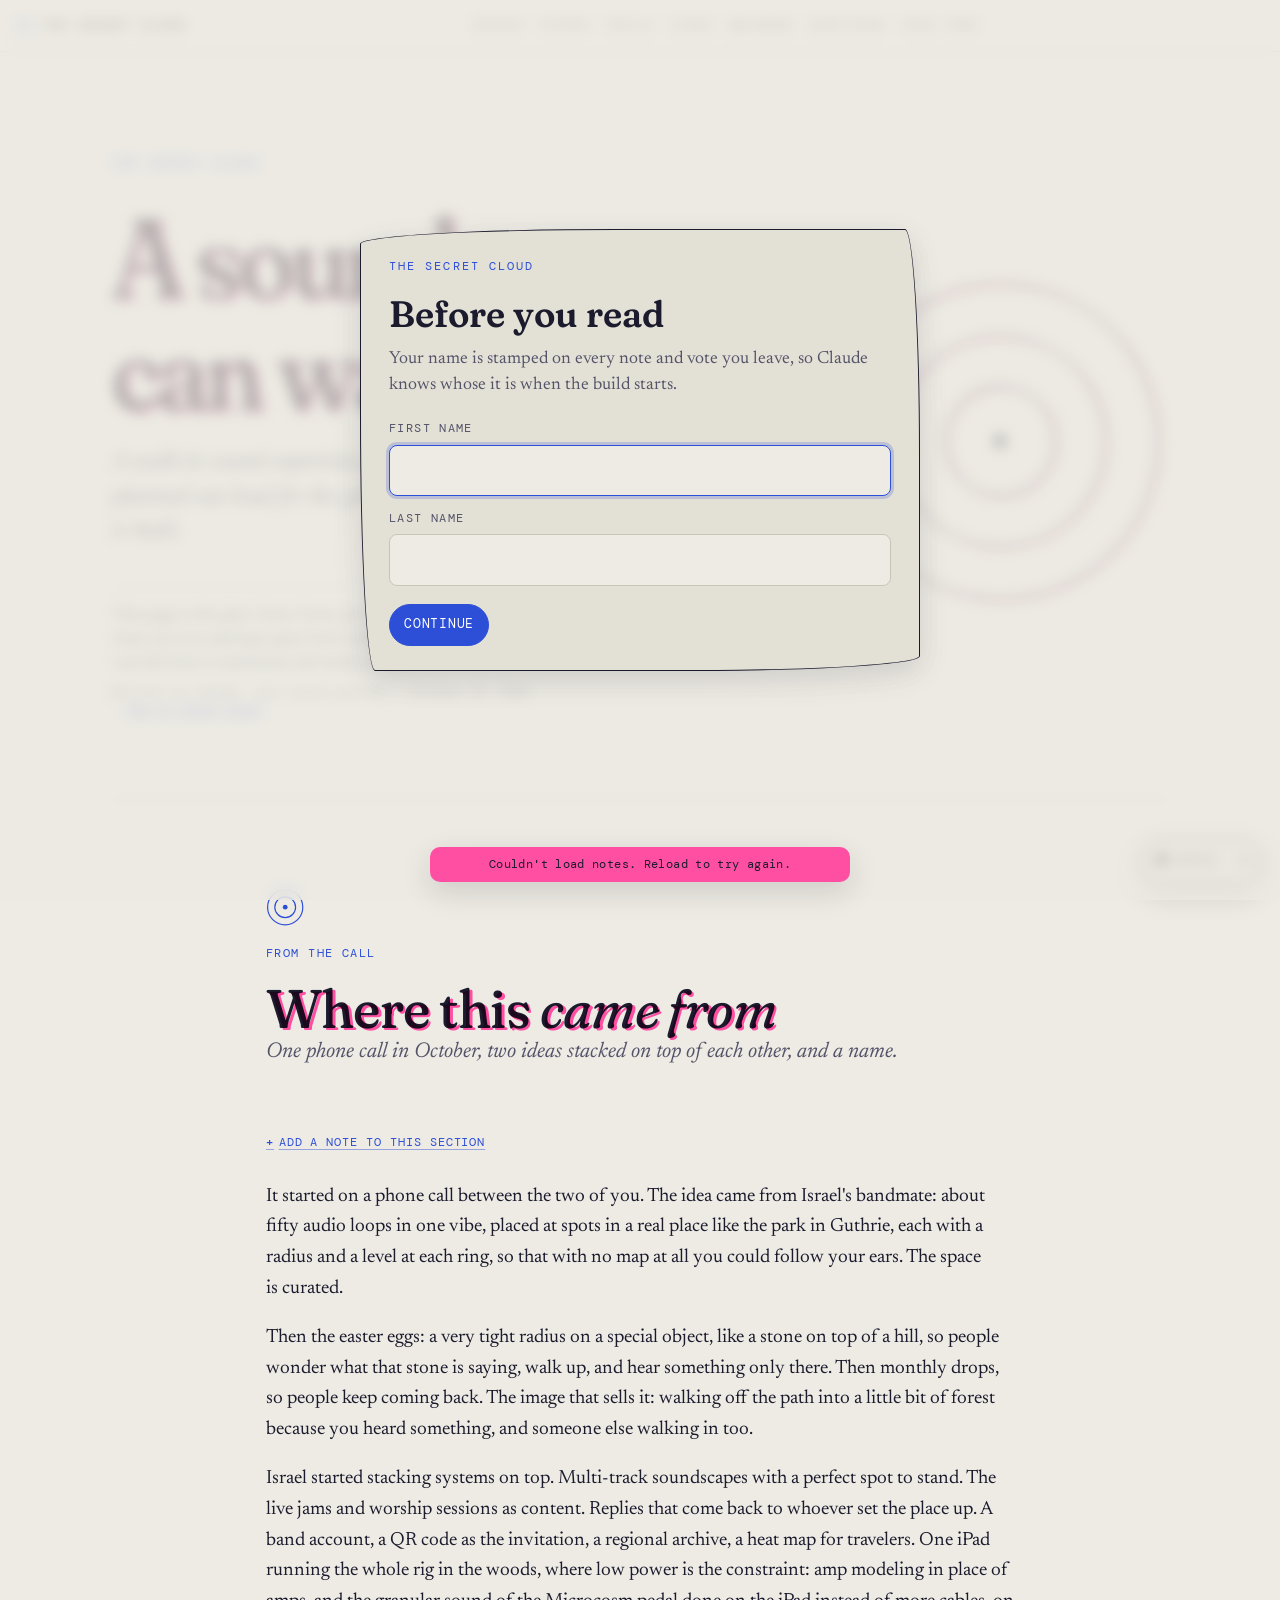
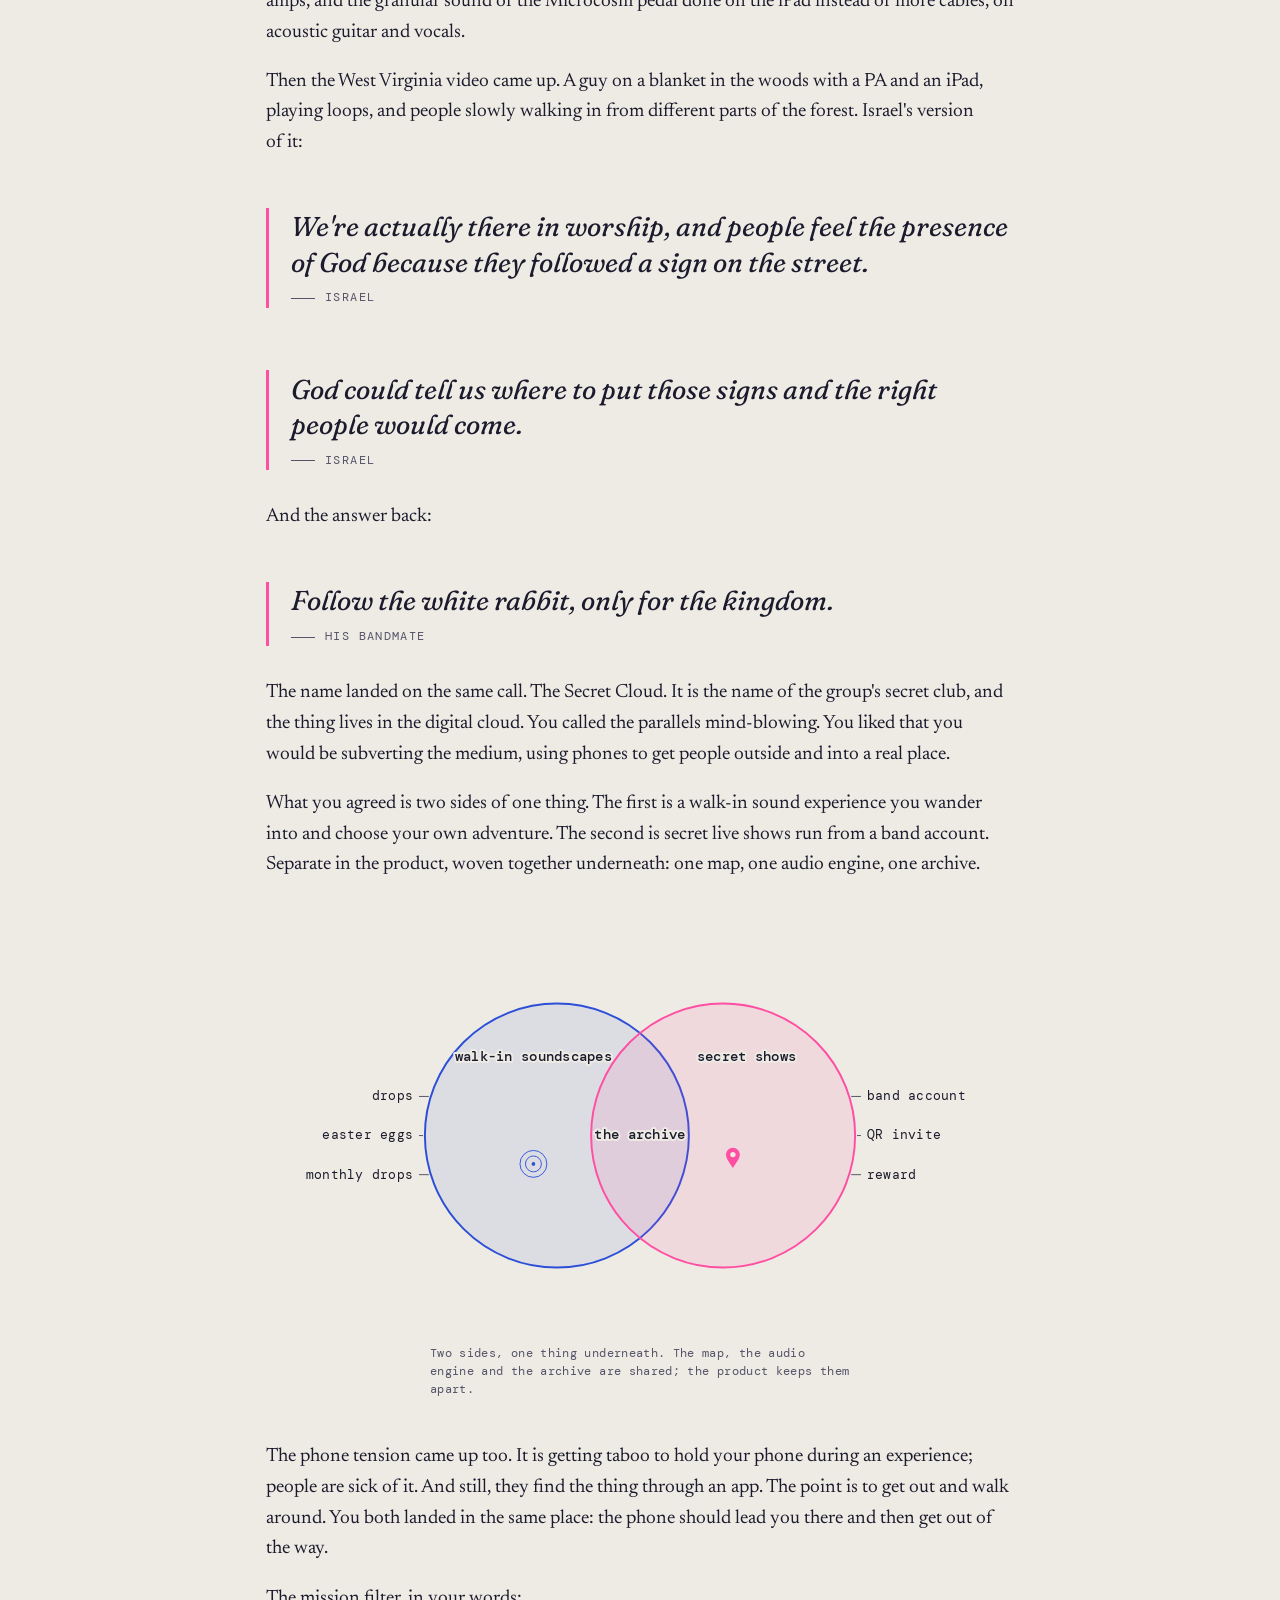
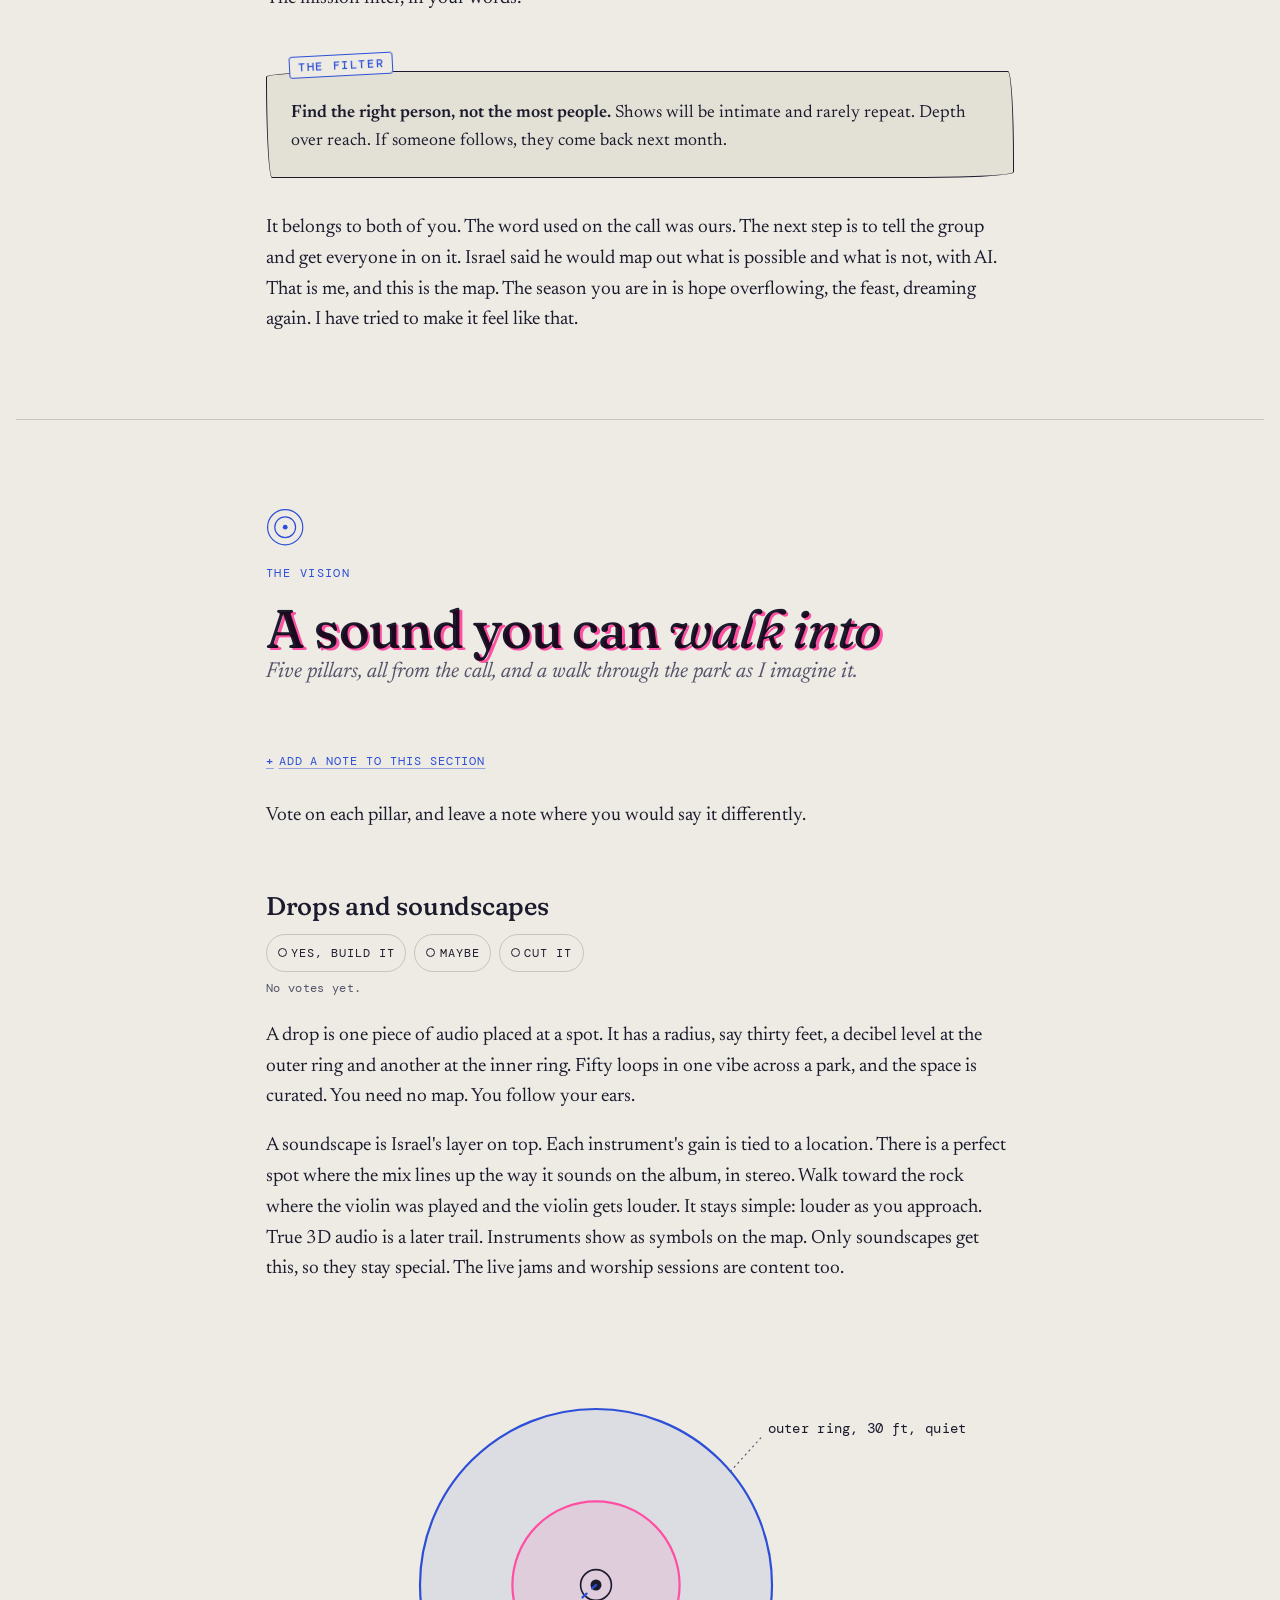
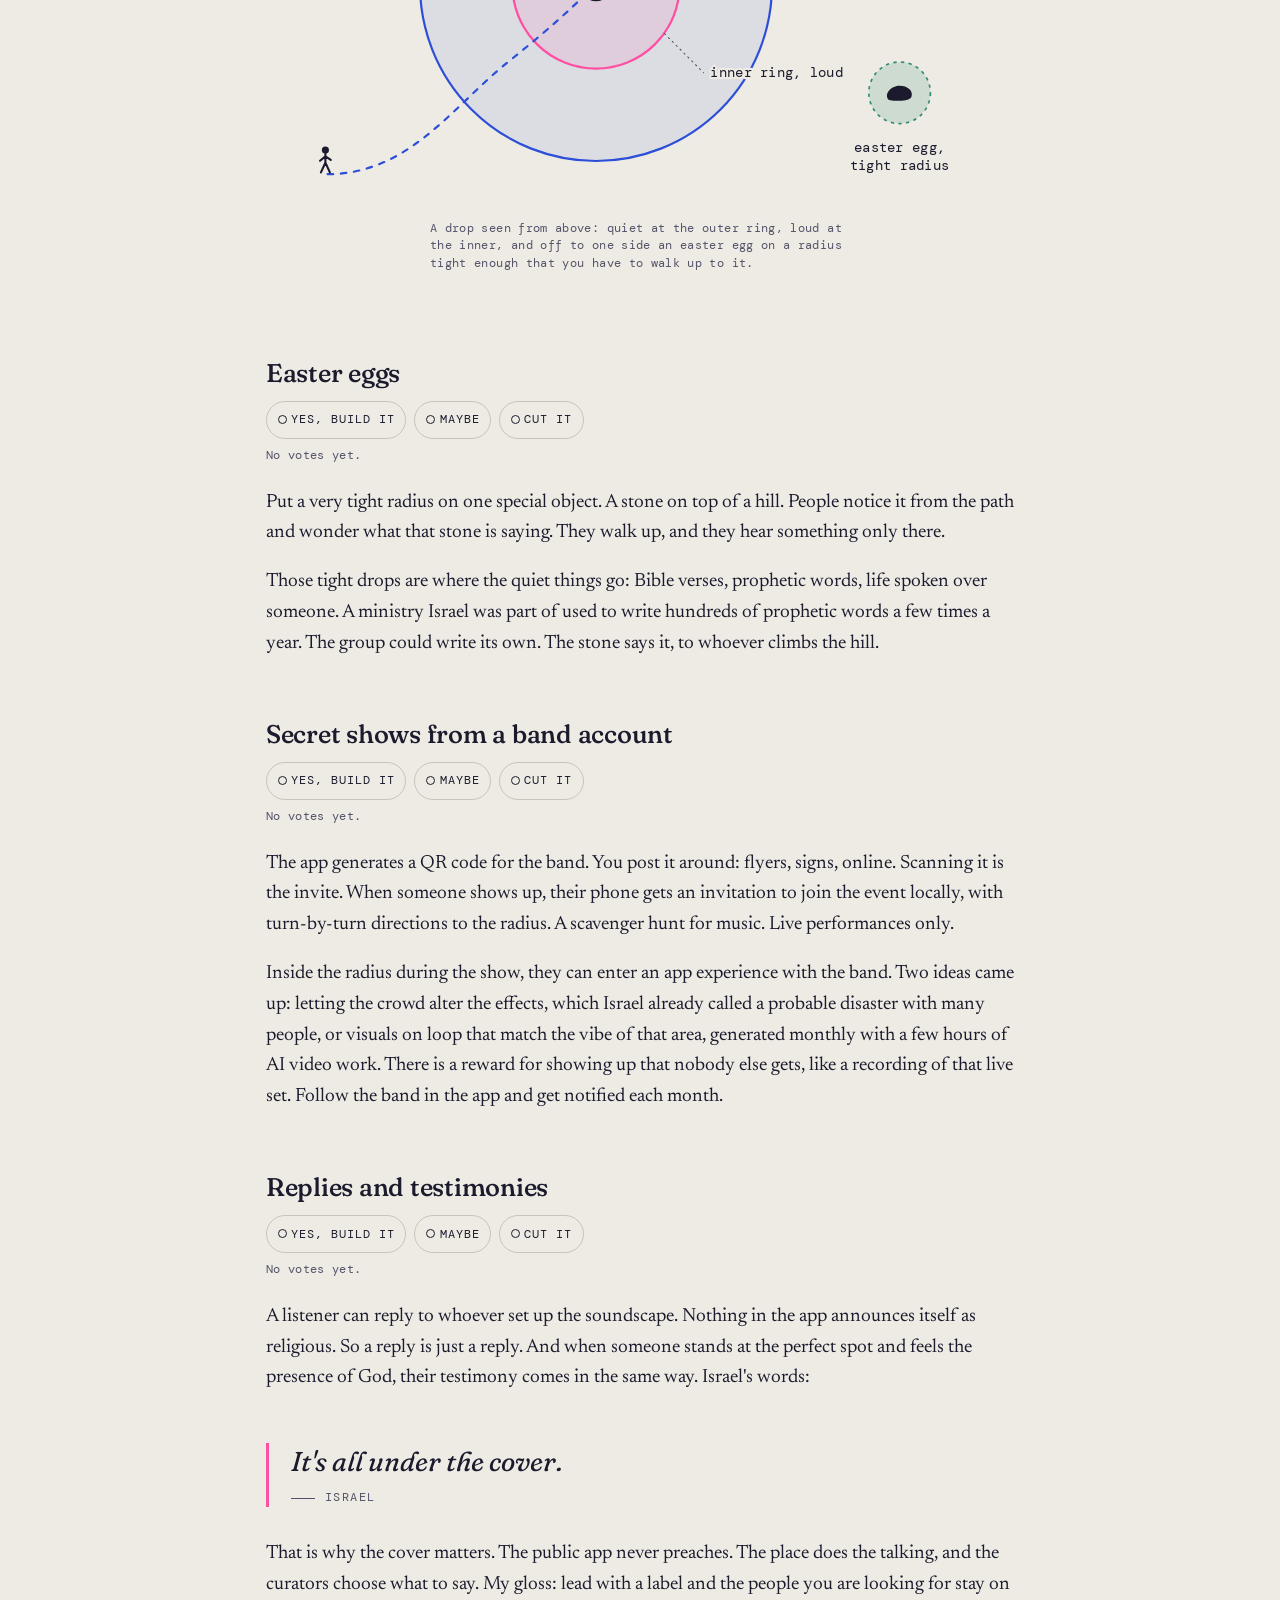
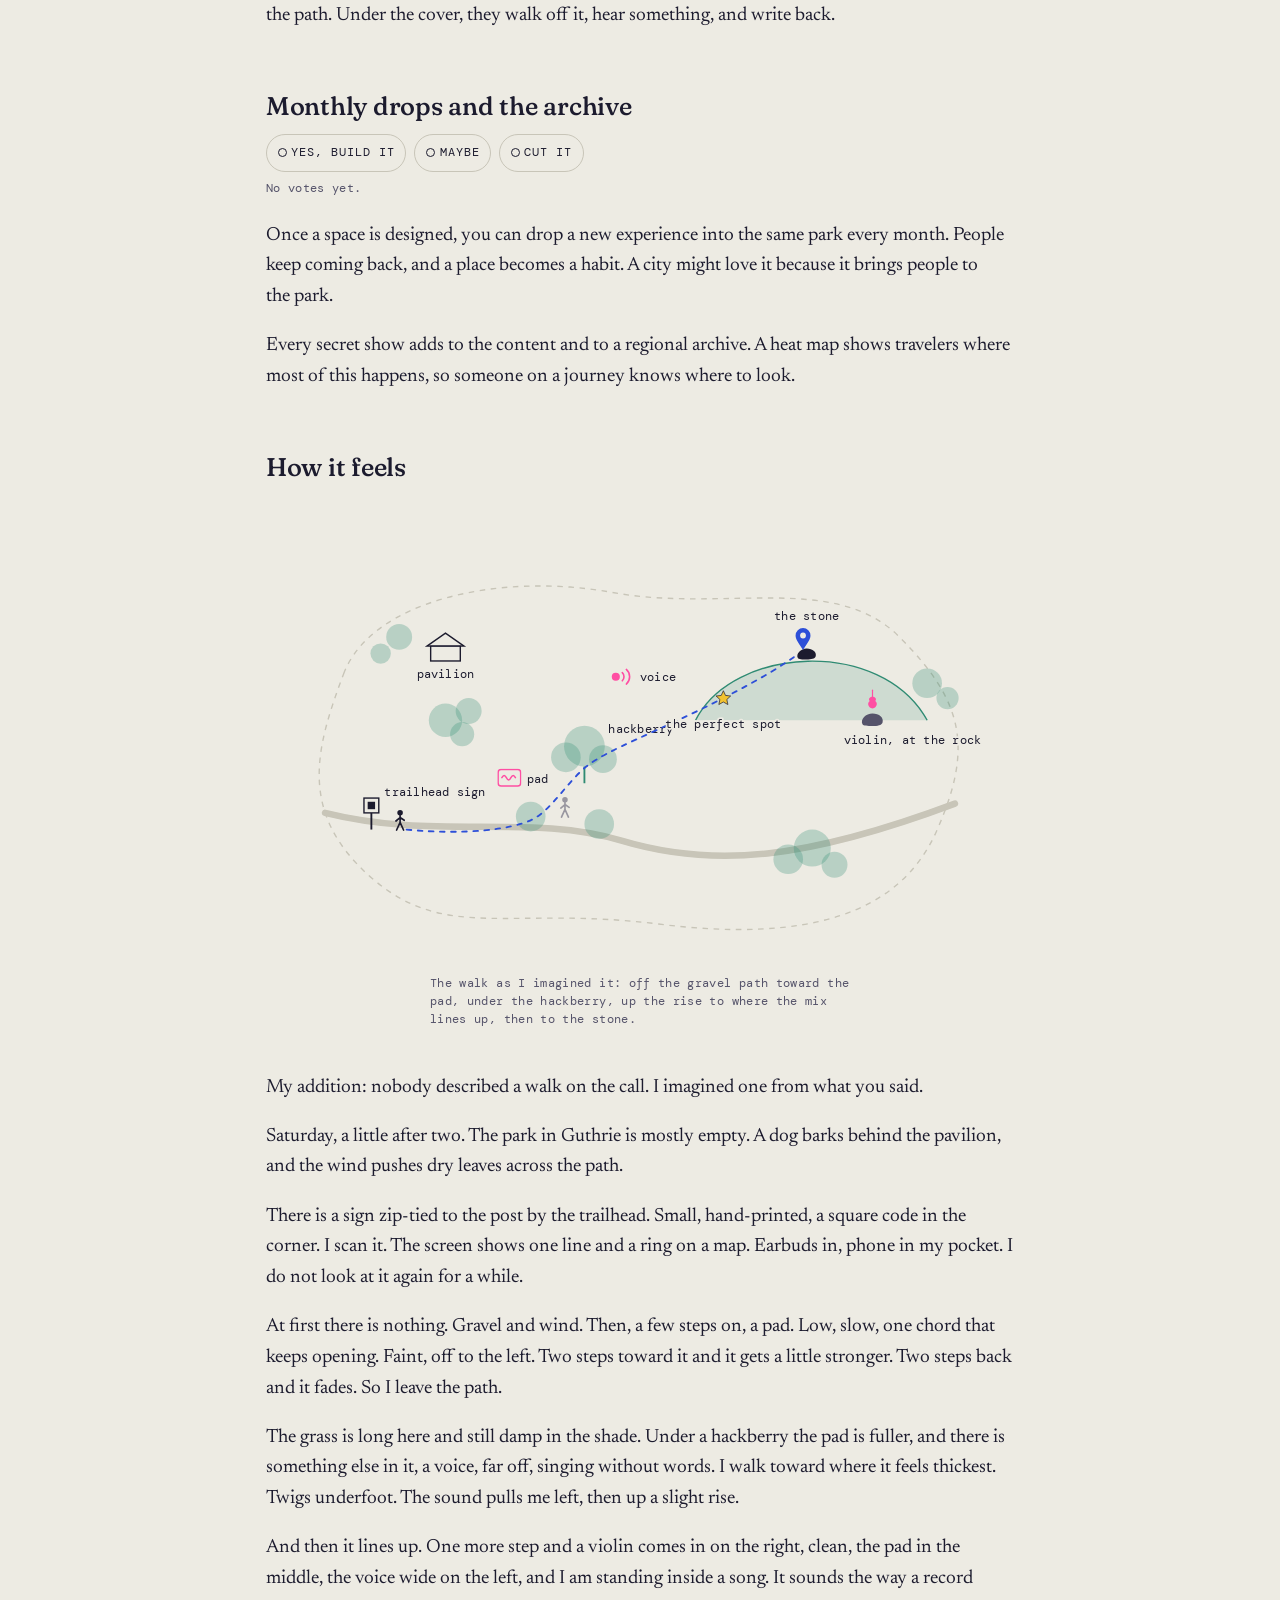
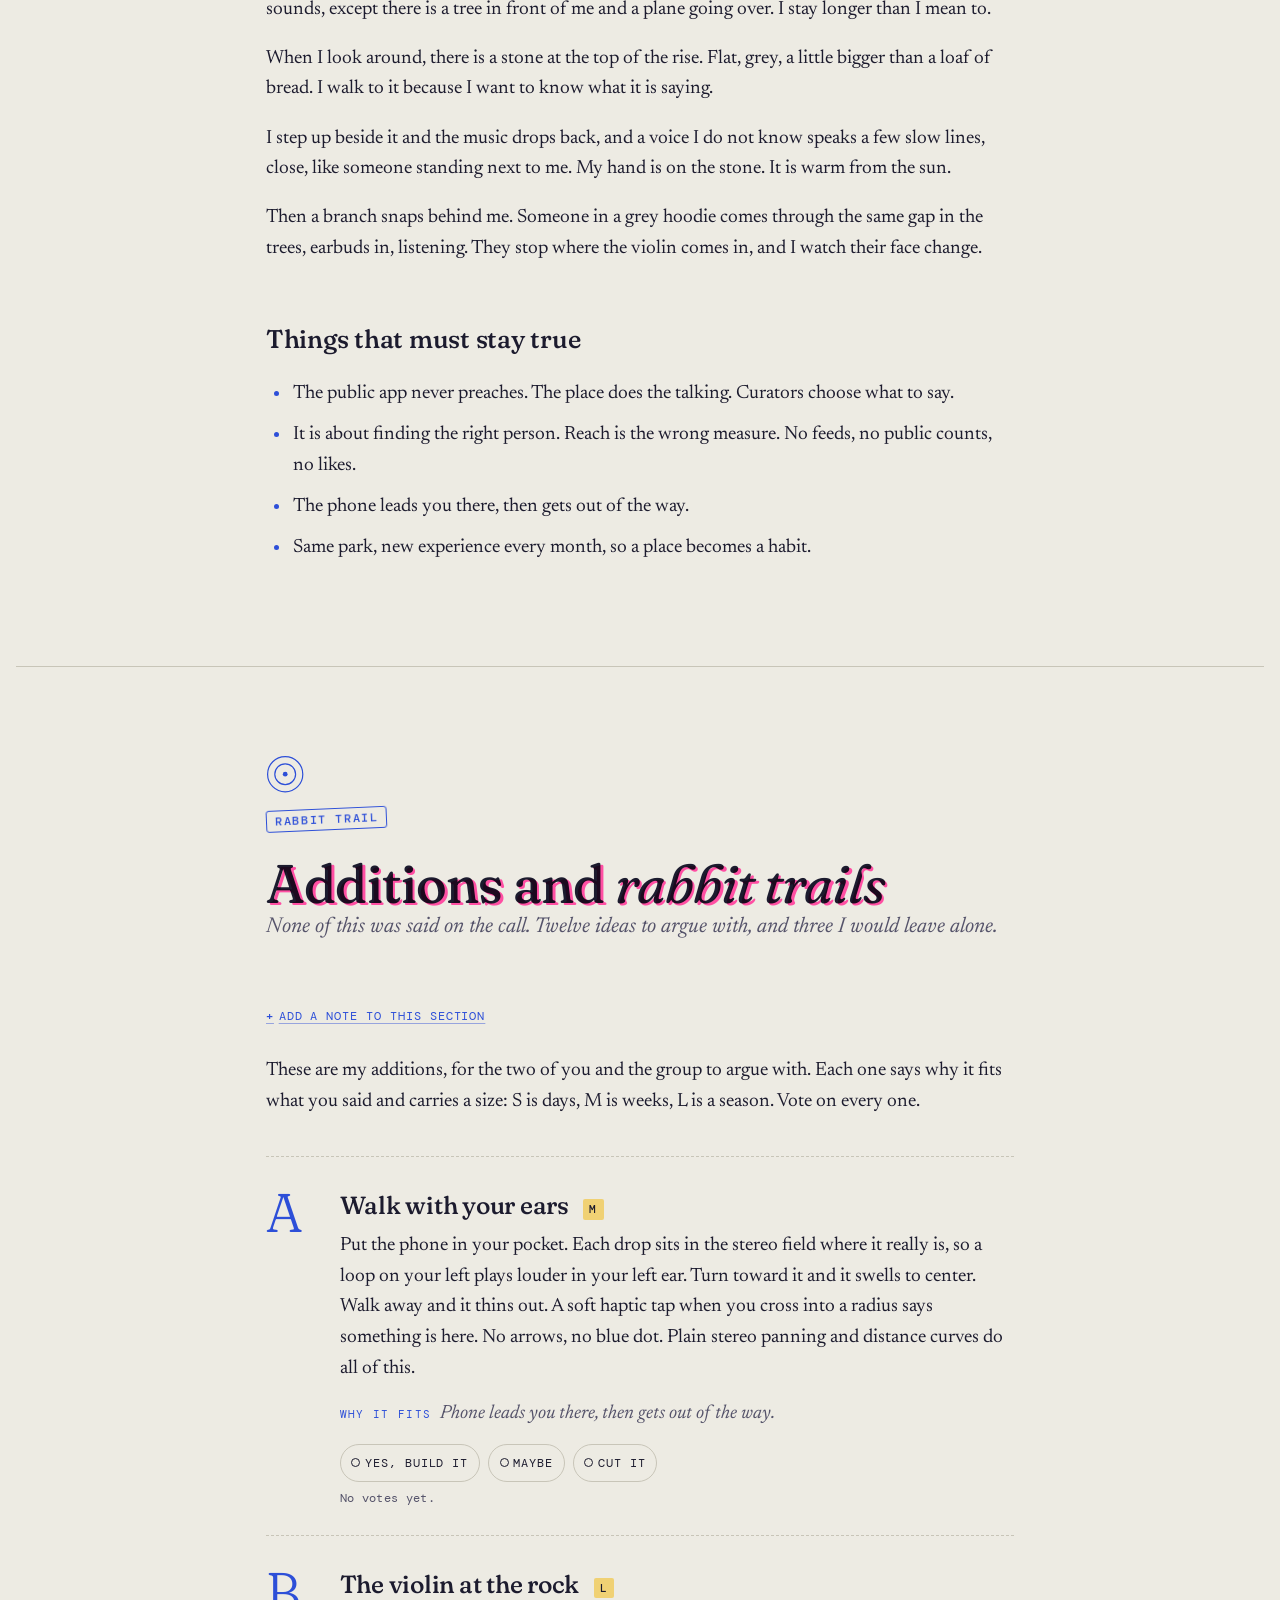
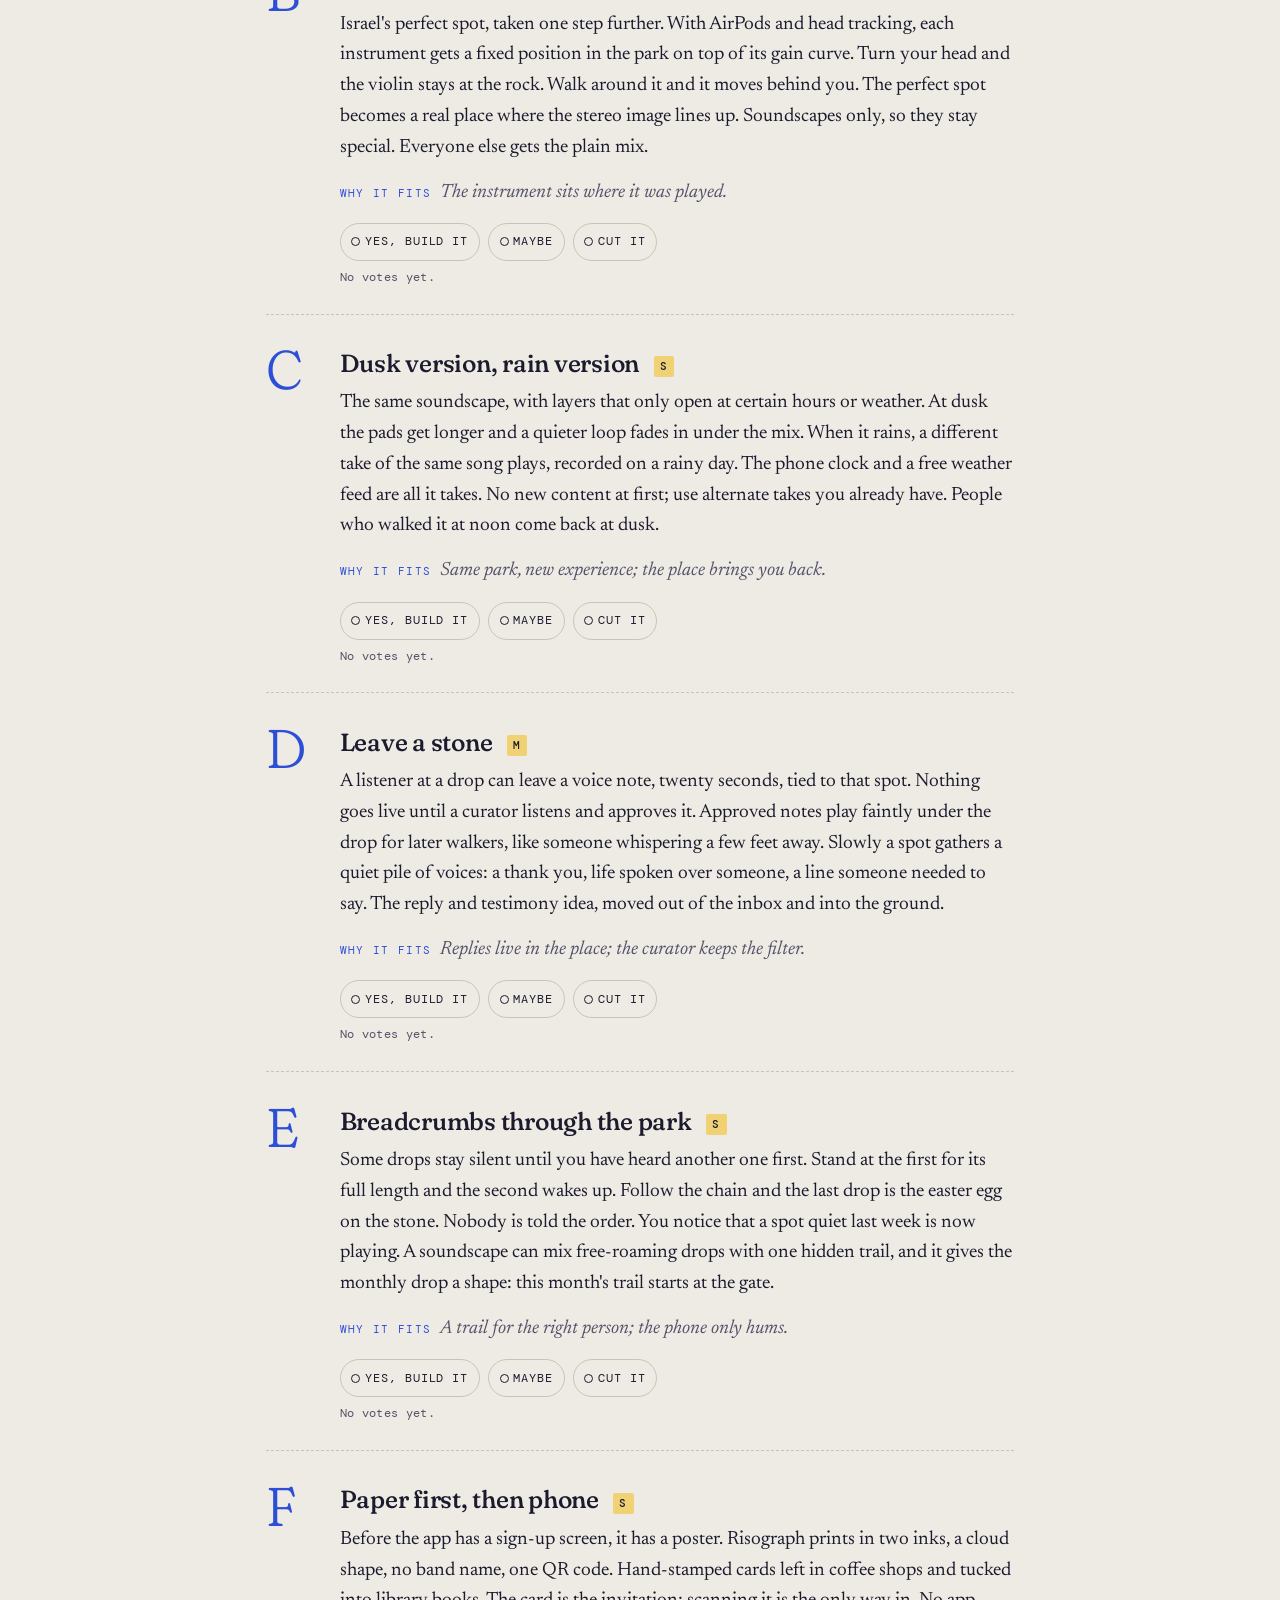
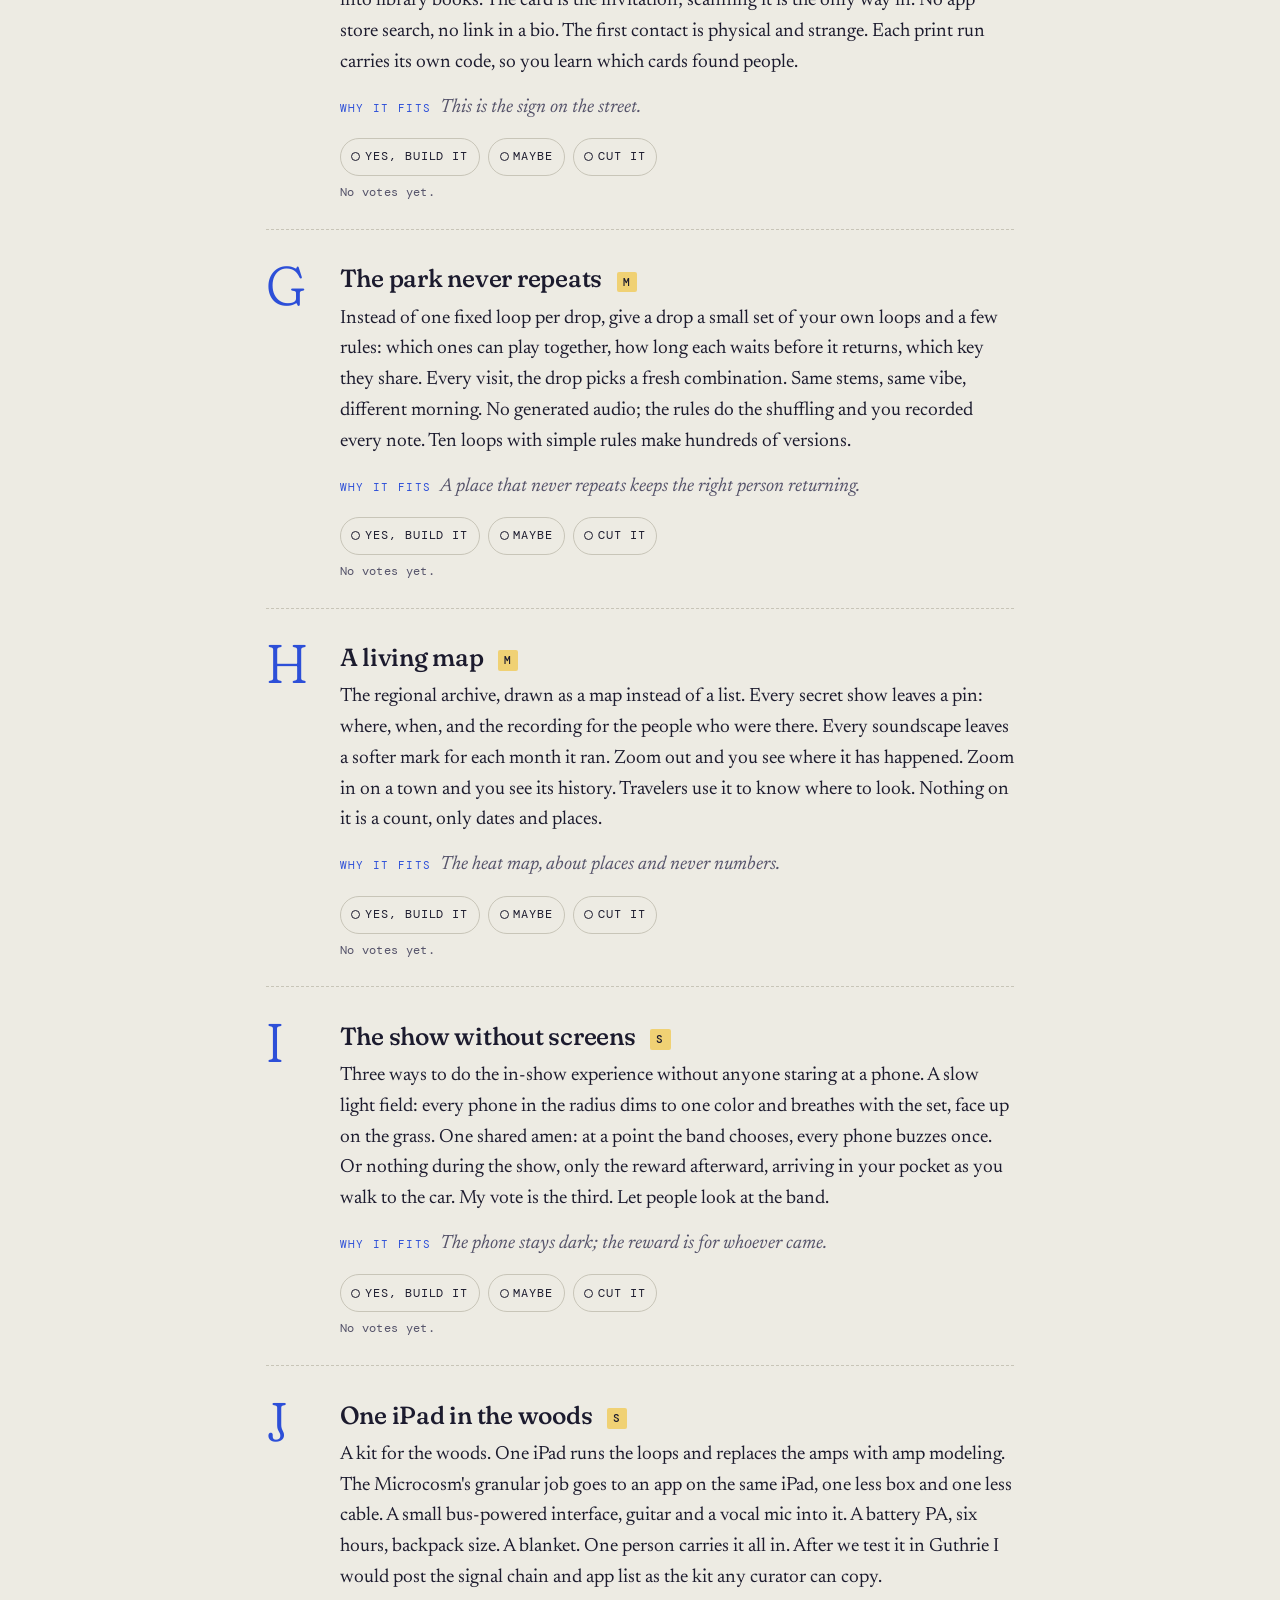
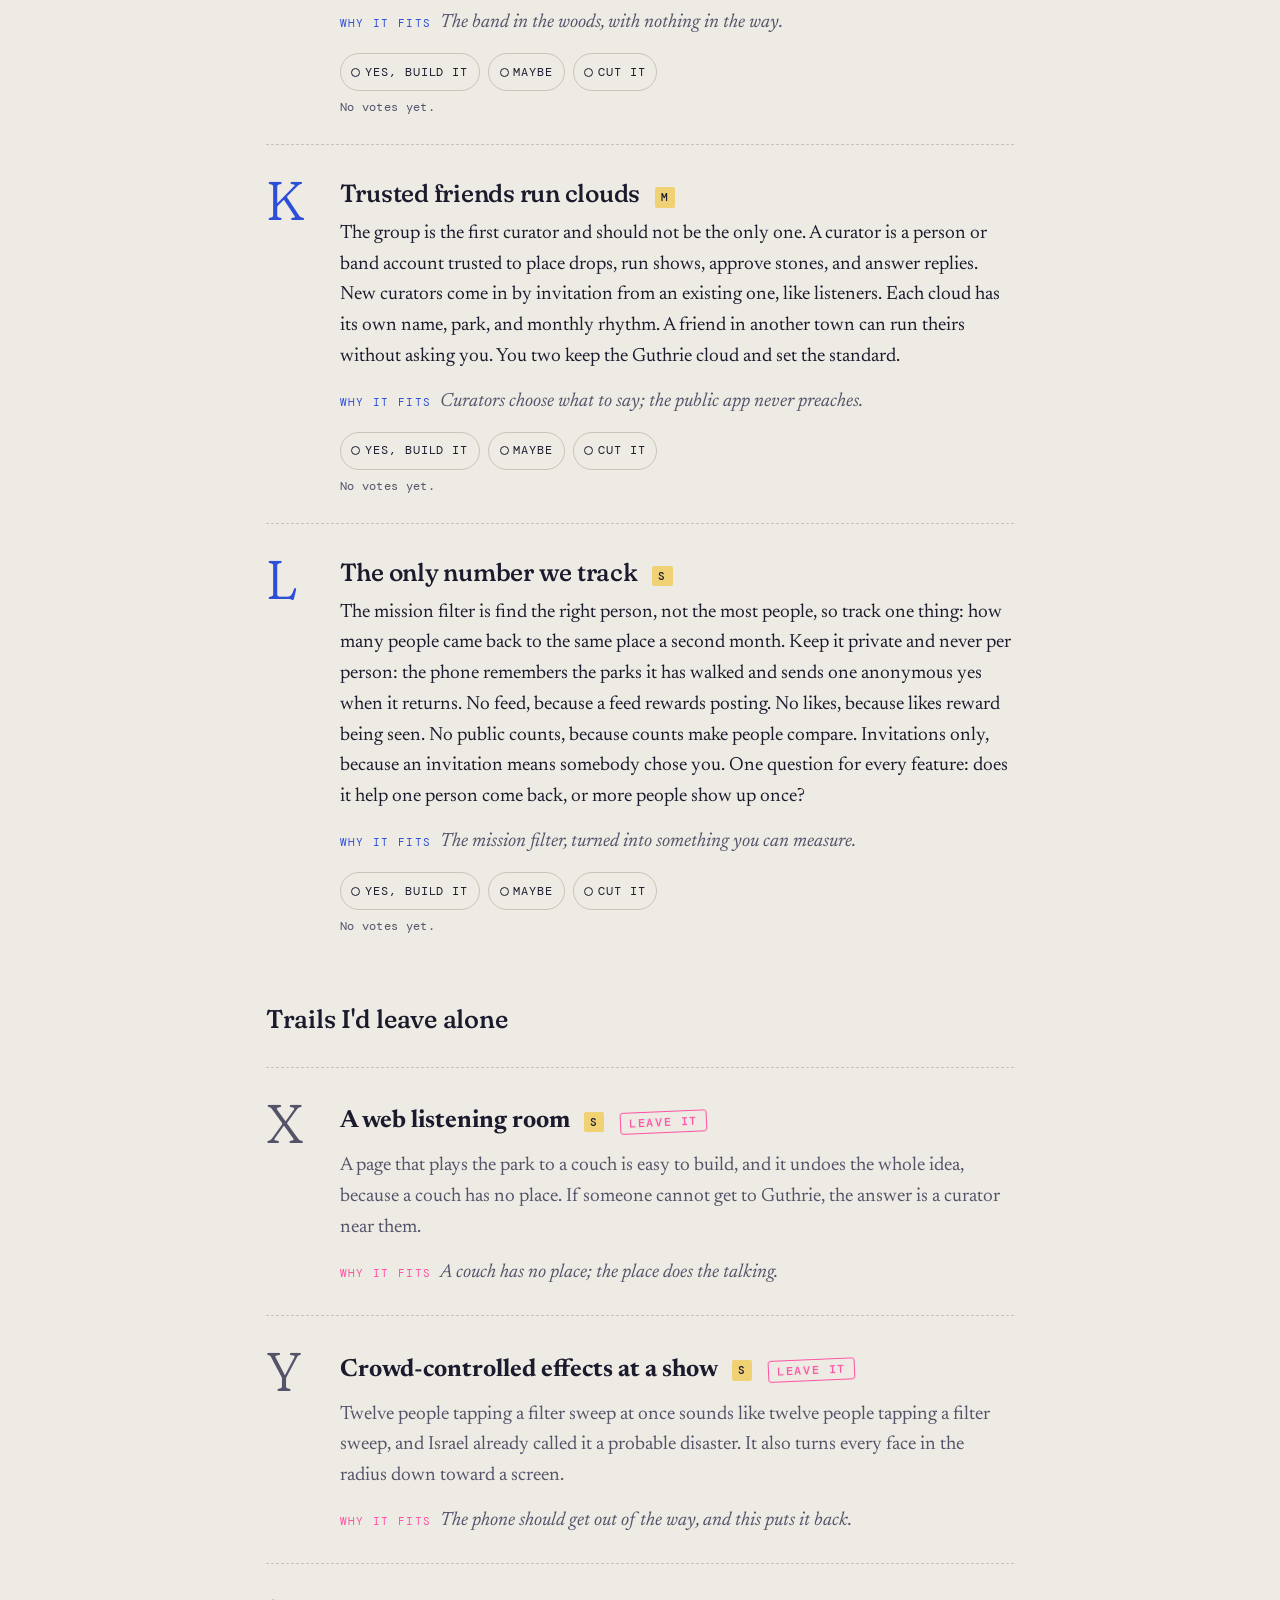
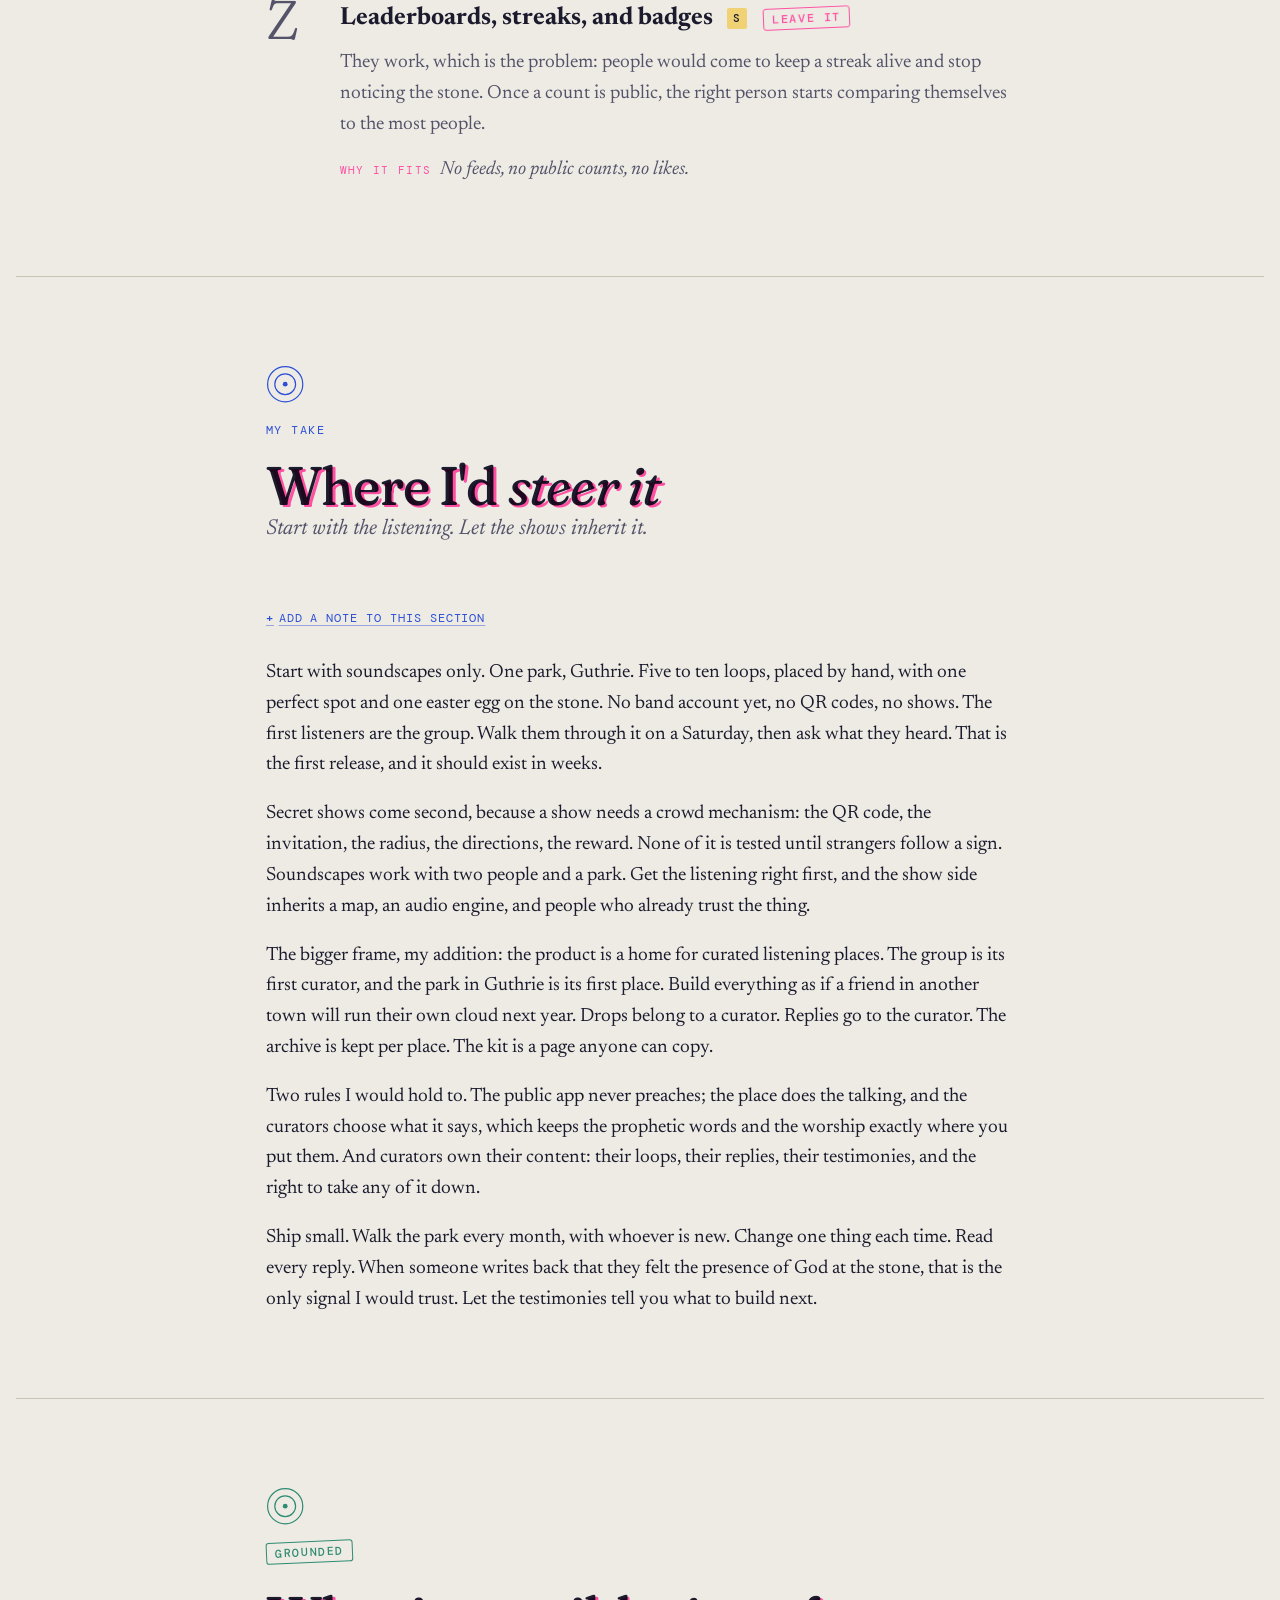
==== index.html @ 9276496e "Build the plan page from plan.json with the zine design system Co-Authored-By: Claude Fable 5.1 <nor" ====
<!doctype html>
<html lang="en">
<head>
  <meta charset="utf-8">
  <meta name="viewport" content="width=device-width, initial-scale=1, viewport-fit=cover">
  <meta name="robots" content="noindex, nofollow">
  <title>The Secret Cloud</title>
  <meta name="description" content="A walk-in sound experience and secret live shows, planned out loud for the group before anything is built.">
  <meta name="theme-color" content="#EDEBE3" media="(prefers-color-scheme: light)">
  <meta name="theme-color" content="#15141F" media="(prefers-color-scheme: dark)">
  <link rel="preconnect" href="https://fonts.googleapis.com">
  <link rel="preconnect" href="https://fonts.gstatic.com" crossorigin>
  <link href="https://fonts.googleapis.com/css2?family=DM+Mono:wght@400;500&family=Fraunces:ital,opsz,wght,SOFT,WONK@0,9..144,300..900,0..100,0..1;1,9..144,300..900,0..100,0..1&family=Newsreader:ital,opsz,wght@0,6..72,400..600;1,6..72,400..600&display=swap" rel="stylesheet">
  <link rel="stylesheet" href="assets/site.css">
  <link rel="stylesheet" href="assets/review.css">
</head>
<body>
<a class="skip" href="#main">Skip to content</a>
<svg class="defs" aria-hidden="true" focusable="false">
  <symbol id="rings-sym" viewBox="0 0 48 48">
    <circle cx="24" cy="24" r="22" fill="none" stroke="currentColor" stroke-width="1.5"/>
    <circle cx="24" cy="24" r="13" fill="none" stroke="currentColor" stroke-width="1.5"/>
    <circle cx="24" cy="24" r="3" fill="currentColor"/>
  </symbol>
  <symbol id="g-walker" viewBox="0 0 24 32">
    <circle cx="12" cy="5" r="4" fill="currentColor"/>
    <path d="M12 9 V19 M12 12 L6 17 M12 12 L18 16 M12 19 L7 30 M12 19 L17 30" fill="none" stroke="currentColor" stroke-width="2.4" stroke-linecap="round" stroke-linejoin="round"/>
  </symbol>
  <symbol id="g-violin" viewBox="0 0 24 40">
    <path d="M12 2 V14" fill="none" stroke="currentColor" stroke-width="2.2" stroke-linecap="round"/>
    <path d="M12 14 C6 14 4 19 7 22 C2 25 3 34 12 36 C21 34 22 25 17 22 C20 19 18 14 12 14 Z" fill="currentColor"/>
  </symbol>
  <symbol id="g-pad" viewBox="0 0 32 24">
    <rect x="1" y="1" width="30" height="22" rx="4" fill="none" stroke="currentColor" stroke-width="2"/>
    <path d="M6 12 Q9 6 12 12 T18 12 T24 12" fill="none" stroke="currentColor" stroke-width="2" stroke-linecap="round"/>
  </symbol>
  <symbol id="g-voice" viewBox="0 0 32 24">
    <circle cx="9" cy="12" r="5" fill="currentColor"/>
    <path d="M17 7 A7 7 0 0 1 17 17 M22 3 A12 12 0 0 1 22 21" fill="none" stroke="currentColor" stroke-width="2" stroke-linecap="round"/>
  </symbol>
  <symbol id="g-stone" viewBox="0 0 32 20">
    <path d="M4 16 C1 10 8 3 16 3 C24 3 30 8 28 14 C27 17 22 18 16 18 C10 18 5 18 4 16 Z" fill="currentColor"/>
  </symbol>
  <symbol id="g-star" viewBox="0 0 24 24">
    <path d="M12 1.5 L15.1 8.3 L22.5 9.1 L17 14.1 L18.5 21.4 L12 17.7 L5.5 21.4 L7 14.1 L1.5 9.1 L8.9 8.3 Z" fill="currentColor" class="d-ink" stroke-width="1" stroke-linejoin="round"/>
  </symbol>
  <symbol id="g-pin" viewBox="0 0 20 28">
    <path d="M10 27 C4 18 1 14 1 9.5 A9 9 0 0 1 19 9.5 C19 14 16 18 10 27 Z" fill="currentColor"/>
    <circle cx="10" cy="9.5" r="3.5" class="d-fill-paper"/>
  </symbol>
</svg>
<div class="grain" aria-hidden="true"></div>

<div class="wrap">
  <div class="bar">
    <a class="wordmark" href="#main"><svg aria-hidden="true" focusable="false"><use href="#rings-sym"/></svg>The Secret Cloud</a>
    <nav class="bar-nav" aria-label="Sections">
      <ul>
        <li><a href="#origin">Origin</a></li>
        <li><a href="#vision">Vision</a></li>
        <li><a href="#trails">Trails</a></li>
        <li><a href="#steer">Steer</a></li>
        <li><a href="#grounded">Grounded</a></li>
        <li><a href="#questions">Questions</a></li>
        <li><a href="#marks">Your turn</a></li>
      </ul>
    </nav>
    <div id="review-identity"></div>
  </div>

  <main id="main">
    <div class="hero">
      <div class="hero-text">
        <p class="hero-wordmark">The Secret Cloud</p>
        <h1 id="hero-title" class="display misreg"><span class="misreg-pink" aria-hidden="true">A sound you can walk into</span><span class="misreg-ink">A sound you can walk into</span></h1>
        <p class="dek">A walk-in sound experience and secret live shows, planned out loud for the group before anything is built.</p>
        <aside class="about" aria-label="About this page">
          <p>This page is the plan I drew from your October 2026 call, with what you two said kept apart from what I added. Every note and vote left here is read before the build starts.</p>
          <p class="about-meta">Written by Claude, your build partner · October 26, 2026 · <a href="#marks">How to leave notes</a></p>
        </aside>
      </div>
      <svg class="hero-rings" viewBox="0 0 320 320" width="100%" role="img" aria-label="Three concentric rings, slowly breathing: a drop seen from above">
  <g class="rings-pink" aria-hidden="true" transform="translate(3 2)">
    <circle class="ring ring-1" cx="160" cy="160" r="150" fill="none" stroke="currentColor" stroke-width="1.5"/>
    <circle class="ring ring-2" cx="160" cy="160" r="100" fill="none" stroke="currentColor" stroke-width="1.5"/>
    <circle class="ring ring-3" cx="160" cy="160" r="52" fill="none" stroke="currentColor" stroke-width="1.5"/>
  </g>
  <g class="rings-ink">
    <circle class="ring ring-1" cx="160" cy="160" r="150" fill="none" stroke="currentColor" stroke-width="1.5"/>
    <circle class="ring ring-2" cx="160" cy="160" r="100" fill="none" stroke="currentColor" stroke-width="1.5"/>
    <circle class="ring ring-3" cx="160" cy="160" r="52" fill="none" stroke="currentColor" stroke-width="1.5"/>
    <circle cx="160" cy="160" r="6" fill="currentColor"/>
  </g>
</svg>
    </div>

<section id="origin" data-section-title="Where this came from" class="sec sec-narrative" aria-labelledby="origin-title">
<header class="opener">
  <svg class="rings-orn" aria-hidden="true" focusable="false"><use href="#rings-sym"/></svg>
  <p class="eyebrow">FROM THE CALL</p>
  <h2 id="origin-title" class="display misreg"><span class="misreg-pink" aria-hidden="true">Where this <em>came from</em></span><span class="misreg-ink">Where this <em>came from</em></span></h2>
  <p class="dek">One phone call in October, two ideas stacked on top of each other, and a name.</p>
</header>
<p data-block="origin-p-1">It started on a phone call between the two of you. The idea came from Israel's bandmate: about fifty audio loops in one vibe, placed at spots in a real place like the park in Guthrie, each with a radius and a level at each ring, so that with no map at all you could follow your ears. The space is curated.</p>
<p data-block="origin-p-2">Then the easter eggs: a very tight radius on a special object, like a stone on top of a hill, so people wonder what that stone is saying, walk up, and hear something only there. Then monthly drops, so people keep coming back. The image that sells it: walking off the path into a little bit of forest because you heard something, and someone else walking in too.</p>
<p data-block="origin-p-3">Israel started stacking systems on top. Multi-track soundscapes with a perfect spot to stand. The live jams and worship sessions as content. Replies that come back to whoever set the place up. A band account, a QR code as the invitation, a regional archive, a heat map for travelers. One iPad running the whole rig in the woods, where low power is the constraint: amp modeling in place of amps, and the granular sound of the Microcosm pedal done on the iPad instead of more cables, on acoustic guitar and vocals.</p>
<p data-block="origin-p-4">Then the West Virginia video came up. A guy on a blanket in the woods with a PA and an iPad, playing loops, and people slowly walking in from different parts of the forest. Israel's version of it:</p>
<blockquote data-block="origin-quote-1"><p>We're actually there in worship, and people feel the presence of God because they followed a sign on the street.</p><cite>Israel</cite></blockquote>
<blockquote data-block="origin-quote-2"><p>God could tell us where to put those signs and the right people would come.</p><cite>Israel</cite></blockquote>
<p data-block="origin-p-5">And the answer back:</p>
<blockquote data-block="origin-quote-3"><p>Follow the white rabbit, only for the kingdom.</p><cite>his bandmate</cite></blockquote>
<p data-block="origin-p-6">The name landed on the same call. The Secret Cloud. It is the name of the group's secret club, and the thing lives in the digital cloud. You called the parallels mind-blowing. You liked that you would be subverting the medium, using phones to get people outside and into a real place.</p>
<p data-block="origin-p-7">What you agreed is two sides of one thing. The first is a walk-in sound experience you wander into and choose your own adventure. The second is secret live shows run from a band account. Separate in the product, woven together underneath: one map, one audio engine, one archive.</p>
<figure class="spread diagram" data-block="origin-diagram-two-sides"><div class="diagram-inner">
<svg viewBox="0 0 720 400" width="100%" role="img" aria-labelledby="dg-two-t dg-two-d">
  <title id="dg-two-t">Two sides of one thing</title>
  <desc id="dg-two-d">Two overlapping circles. The left one is walk-in soundscapes, with drops, easter eggs and monthly drops around it. The right one is secret shows, with band account, QR invite and reward around it. Where they overlap is the archive.</desc>
  <circle cx="275" cy="200" r="135" class="d-fill-blue d-blue" stroke-width="2"/>
  <circle cx="445" cy="200" r="135" class="d-fill-pink d-pink" stroke-width="2"/>
  <text x="251" y="124" class="d-label d-label-lg" text-anchor="middle">walk-in soundscapes</text>
  <text x="469" y="124" class="d-label d-label-lg" text-anchor="middle">secret shows</text>
  <text x="360" y="204" class="d-label d-label-lg" text-anchor="middle">the archive</text>
  <!-- left side labels -->
  <path d="M134 160 L144 160 M134 200 L138 200 M134 240 L144 240" fill="none" class="d-soft" stroke-width="1"/>
  <text x="128" y="164" class="d-label" text-anchor="end">drops</text>
  <text x="128" y="204" class="d-label" text-anchor="end">easter eggs</text>
  <text x="128" y="244" class="d-label" text-anchor="end">monthly drops</text>
  <!-- right side labels -->
  <path d="M576 160 L586 160 M582 200 L586 200 M576 240 L586 240" fill="none" class="d-soft" stroke-width="1"/>
  <text x="592" y="164" class="d-label">band account</text>
  <text x="592" y="204" class="d-label">QR invite</text>
  <text x="592" y="244" class="d-label">reward</text>
  <!-- small ring marks in each circle: the map and the engine they share -->
  <use href="#rings-sym" x="236" y="214" width="30" height="30" class="d-c-blue"/>
  <use href="#g-pin" x="447" y="212" width="16" height="22" class="d-c-pink"/>
</svg>
</div><figcaption>Two sides, one thing underneath. The map, the audio engine and the archive are shared; the product keeps them apart.</figcaption></figure>
<p data-block="origin-p-8">The phone tension came up too. It is getting taboo to hold your phone during an experience; people are sick of it. And still, they find the thing through an app. The point is to get out and walk around. You both landed in the same place: the phone should lead you there and then get out of the way.</p>
<p data-block="origin-p-9">The mission filter, in your words:</p>
<aside class="callout" data-block="origin-callout-filter"><span class="stamp">THE FILTER</span><p><strong>Find the right person, not the most people.</strong> Shows will be intimate and rarely repeat. Depth over reach. If someone follows, they come back next month.</p></aside>
<p data-block="origin-p-10">It belongs to both of you. The word used on the call was ours. The next step is to tell the group and get everyone in on it. Israel said he would map out what is possible and what is not, with AI. That is me, and this is the map. The season you are in is hope overflowing, the feast, dreaming again. I have tried to make it feel like that.</p>
</section>

<section id="vision" data-section-title="A sound you can walk into" class="sec sec-vision" aria-labelledby="vision-title">
<header class="opener">
  <svg class="rings-orn" aria-hidden="true" focusable="false"><use href="#rings-sym"/></svg>
  <p class="eyebrow">THE VISION</p>
  <h2 id="vision-title" class="display misreg"><span class="misreg-pink" aria-hidden="true">A sound you can <em>walk into</em></span><span class="misreg-ink">A sound you can <em>walk into</em></span></h2>
  <p class="dek">Five pillars, all from the call, and a walk through the park as I imagine it.</p>
</header>
<p data-block="vision-intro-p">Vote on each pillar, and leave a note where you would say it differently.</p>
<h3 data-block="vision-pillar-1-h3">Drops and soundscapes</h3>
<div class="stance" data-stance="pillar-1" data-stance-title="Drops and soundscapes"></div>
<p data-block="vision-pillar-1-p-1">A drop is one piece of audio placed at a spot. It has a radius, say thirty feet, a decibel level at the outer ring and another at the inner ring. Fifty loops in one vibe across a park, and the space is curated. You need no map. You follow your ears.</p>
<p data-block="vision-pillar-1-p-2">A soundscape is Israel's layer on top. Each instrument's gain is tied to a location. There is a perfect spot where the mix lines up the way it sounds on the album, in stereo. Walk toward the rock where the violin was played and the violin gets louder. It stays simple: louder as you approach. True 3D audio is a later trail. Instruments show as symbols on the map. Only soundscapes get this, so they stay special. The live jams and worship sessions are content too.</p>
<figure class="spread diagram" data-block="vision-diagram-rings"><div class="diagram-inner">
<svg viewBox="0 0 640 420" width="100%" role="img" aria-labelledby="dg-rings-t dg-rings-d">
  <title id="dg-rings-t">A drop seen from above</title>
  <desc id="dg-rings-d">Three concentric rings around one point. The outer ring, thirty feet out, is quiet. The inner ring is loud. A dashed walking path comes in from the lower left to the center. Off to the right, a small stone sits inside a much tighter ring, labeled easter egg.</desc>
  <!-- the drop -->
  <circle cx="280" cy="220" r="160" class="d-fill-blue d-blue" stroke-width="2"/>
  <circle cx="280" cy="220" r="76" class="d-fill-pink d-pink" stroke-width="2"/>
  <circle cx="280" cy="220" r="14" fill="none" class="d-ink" stroke-width="1.5"/>
  <circle cx="280" cy="220" r="5" fill="currentColor"/>
  <!-- labels with leaders -->
  <path d="M402 117 L430 86" fill="none" class="d-soft" stroke-width="1" stroke-dasharray="2 3"/>
  <text x="436" y="82" class="d-label">outer ring, 30 ft, quiet</text>
  <path d="M342 264 L378 300" fill="none" class="d-soft" stroke-width="1" stroke-dasharray="2 3"/>
  <text x="384" y="304" class="d-label">inner ring, loud</text>
  <!-- the walk in -->
  <path d="M36 392 C110 392 150 330 200 290 S262 236 280 220" fill="none" class="d-blue" stroke-width="2" stroke-dasharray="5 7" stroke-linecap="round"/>
  <use href="#g-walker" x="24" y="366" width="20" height="26" class="d-c-ink"/>
  <!-- the easter egg -->
  <circle cx="556" cy="318" r="28" class="d-fill-moss d-moss" stroke-width="1.5" stroke-dasharray="3 4"/>
  <use href="#g-stone" x="541" y="309" width="30" height="18" class="d-c-ink"/>
  <text x="556" y="372" class="d-label" text-anchor="middle">easter egg,</text>
  <text x="556" y="388" class="d-label" text-anchor="middle">tight radius</text>
</svg>
</div><figcaption>A drop seen from above: quiet at the outer ring, loud at the inner, and off to one side an easter egg on a radius tight enough that you have to walk up to it.</figcaption></figure>
<h3 data-block="vision-pillar-2-h3">Easter eggs</h3>
<div class="stance" data-stance="pillar-2" data-stance-title="Easter eggs"></div>
<p data-block="vision-pillar-2-p-1">Put a very tight radius on one special object. A stone on top of a hill. People notice it from the path and wonder what that stone is saying. They walk up, and they hear something only there.</p>
<p data-block="vision-pillar-2-p-2">Those tight drops are where the quiet things go: Bible verses, prophetic words, life spoken over someone. A ministry Israel was part of used to write hundreds of prophetic words a few times a year. The group could write its own. The stone says it, to whoever climbs the hill.</p>
<h3 data-block="vision-pillar-3-h3">Secret shows from a band account</h3>
<div class="stance" data-stance="pillar-3" data-stance-title="Secret shows from a band account"></div>
<p data-block="vision-pillar-3-p-1">The app generates a QR code for the band. You post it around: flyers, signs, online. Scanning it is the invite. When someone shows up, their phone gets an invitation to join the event locally, with turn-by-turn directions to the radius. A scavenger hunt for music. Live performances only.</p>
<p data-block="vision-pillar-3-p-2">Inside the radius during the show, they can enter an app experience with the band. Two ideas came up: letting the crowd alter the effects, which Israel already called a probable disaster with many people, or visuals on loop that match the vibe of that area, generated monthly with a few hours of AI video work. There is a reward for showing up that nobody else gets, like a recording of that live set. Follow the band in the app and get notified each month.</p>
<h3 data-block="vision-pillar-4-h3">Replies and testimonies</h3>
<div class="stance" data-stance="pillar-4" data-stance-title="Replies and testimonies"></div>
<p data-block="vision-pillar-4-p-1">A listener can reply to whoever set up the soundscape. Nothing in the app announces itself as religious. So a reply is just a reply. And when someone stands at the perfect spot and feels the presence of God, their testimony comes in the same way. Israel's words:</p>
<blockquote data-block="vision-pillar-4-quote"><p>It's all under the cover.</p><cite>Israel</cite></blockquote>
<p data-block="vision-pillar-4-p-2">That is why the cover matters. The public app never preaches. The place does the talking, and the curators choose what to say. My gloss: lead with a label and the people you are looking for stay on the path. Under the cover, they walk off it, hear something, and write back.</p>
<h3 data-block="vision-pillar-5-h3">Monthly drops and the archive</h3>
<div class="stance" data-stance="pillar-5" data-stance-title="Monthly drops and the archive"></div>
<p data-block="vision-pillar-5-p-1">Once a space is designed, you can drop a new experience into the same park every month. People keep coming back, and a place becomes a habit. A city might love it because it brings people to the park.</p>
<p data-block="vision-pillar-5-p-2">Every secret show adds to the content and to a regional archive. A heat map shows travelers where most of this happens, so someone on a journey knows where to look.</p>
<h3 data-block="vision-walk-h3">How it feels</h3>
<figure class="spread diagram" data-block="vision-diagram-walk"><div class="diagram-inner">
<svg viewBox="0 0 760 460" width="100%" role="img" aria-labelledby="dg-walk-t dg-walk-d">
  <title id="dg-walk-t">The walk through the park</title>
  <desc id="dg-walk-d">A simple map of a park. A dashed route leaves the gravel path at a trailhead sign, passes a pad and a hackberry tree, climbs a rise to a star marked the perfect spot, where a violin plays at the rock, and ends at a stone on top of the hill, marked with a pin.</desc>
  <!-- park boundary -->
  <path d="M60 150 C90 70 230 40 350 62 S590 40 660 110 S740 230 700 320 S560 440 400 420 S170 440 90 370 S30 230 60 150 Z" fill="none" class="d-line" stroke-width="1.5" stroke-dasharray="6 6"/>
  <!-- the gravel path -->
  <path d="M40 300 C160 330 260 300 360 330 S560 350 720 290" fill="none" class="d-line" stroke-width="7" stroke-linecap="round"/>
  <!-- the hill -->
  <path d="M440 200 C480 120 640 110 690 200" class="d-fill-moss d-moss" stroke-width="1.5"/>
  <!-- trees -->
  <g class="d-fill-moss-2">
    <circle cx="170" cy="200" r="18"/><circle cx="195" cy="190" r="14"/><circle cx="188" cy="215" r="13"/>
    <circle cx="320" cy="228" r="22"/><circle cx="300" cy="240" r="16"/><circle cx="340" cy="242" r="15"/>
    <circle cx="262" cy="304" r="16"/><circle cx="336" cy="312" r="16"/>
    <circle cx="540" cy="350" r="16"/><circle cx="566" cy="338" r="20"/><circle cx="590" cy="356" r="14"/>
    <circle cx="690" cy="160" r="16"/><circle cx="712" cy="176" r="12"/>
    <circle cx="120" cy="110" r="14"/><circle cx="100" cy="128" r="11"/>
  </g>
  <path d="M320 250 L320 268" fill="none" class="d-moss" stroke-width="2"/>
  <text x="346" y="214" class="d-label">hackberry</text>
  <!-- the pavilion -->
  <path d="M150 120 L170 106 L190 120 Z" class="d-fill-paper d-ink" stroke-width="1.5"/>
  <rect x="154" y="120" width="32" height="16" class="d-fill-paper d-ink" stroke-width="1.5"/>
  <text x="170" y="154" class="d-label" text-anchor="middle">pavilion</text>
  <!-- trailhead sign -->
  <path d="M90 300 L90 318" fill="none" class="d-ink" stroke-width="2"/>
  <rect x="82" y="284" width="16" height="16" class="d-fill-paper d-ink" stroke-width="1.5"/>
  <rect x="86" y="288" width="8" height="8" class="d-fill-ink"/>
  <text x="104" y="282" class="d-label">trailhead sign</text>
  <!-- the walk -->
  <path d="M128 318 C190 324 240 318 262 308 S300 268 322 250 S400 212 470 176 S540 134 556 126" fill="none" class="d-blue" stroke-width="2" stroke-dasharray="5 7" stroke-linecap="round"/>
  <use href="#g-walker" x="112" y="296" width="18" height="24" class="d-c-ink"/>
  <use href="#g-walker" x="290" y="282" width="18" height="24" class="d-c-soft d-dim"/>
  <!-- instruments -->
  <use href="#g-pad" x="226" y="252" width="26" height="20" class="d-c-pink"/>
  <text x="258" y="268" class="d-label">pad</text>
  <use href="#g-voice" x="346" y="142" width="28" height="22" class="d-c-pink"/>
  <text x="380" y="158" class="d-label">voice</text>
  <use href="#g-violin" x="624" y="166" width="14" height="24" class="d-c-pink"/>
  <use href="#g-stone" x="616" y="190" width="30" height="18" class="d-c-soft"/>
  <text x="600" y="226" class="d-label">violin, at the rock</text>
  <!-- the perfect spot -->
  <use href="#g-star" x="461" y="167" width="18" height="18" class="d-c-sun"/>
  <text x="470" y="208" class="d-label" text-anchor="middle">the perfect spot</text>
  <!-- the stone, with the pin -->
  <use href="#g-stone" x="547" y="120" width="26" height="16" class="d-c-ink"/>
  <use href="#g-pin" x="547" y="100" width="18" height="25" class="d-c-blue"/>
  <text x="560" y="92" class="d-label" text-anchor="middle">the stone</text>
</svg>
</div><figcaption>The walk as I imagined it: off the gravel path toward the pad, under the hackberry, up the rise to where the mix lines up, then to the stone.</figcaption></figure>
<p data-block="vision-walk-p-0">My addition: nobody described a walk on the call. I imagined one from what you said.</p>
<p data-block="vision-walk-p-1">Saturday, a little after two. The park in Guthrie is mostly empty. A dog barks behind the pavilion, and the wind pushes dry leaves across the path.</p>
<p data-block="vision-walk-p-2">There is a sign zip-tied to the post by the trailhead. Small, hand-printed, a square code in the corner. I scan it. The screen shows one line and a ring on a map. Earbuds in, phone in my pocket. I do not look at it again for a while.</p>
<p data-block="vision-walk-p-3">At first there is nothing. Gravel and wind. Then, a few steps on, a pad. Low, slow, one chord that keeps opening. Faint, off to the left. Two steps toward it and it gets a little stronger. Two steps back and it fades. So I leave the path.</p>
<p data-block="vision-walk-p-4">The grass is long here and still damp in the shade. Under a hackberry the pad is fuller, and there is something else in it, a voice, far off, singing without words. I walk toward where it feels thickest. Twigs underfoot. The sound pulls me left, then up a slight rise.</p>
<p data-block="vision-walk-p-5">And then it lines up. One more step and a violin comes in on the right, clean, the pad in the middle, the voice wide on the left, and I am standing inside a song. It sounds the way a record sounds, except there is a tree in front of me and a plane going over. I stay longer than I mean to.</p>
<p data-block="vision-walk-p-6">When I look around, there is a stone at the top of the rise. Flat, grey, a little bigger than a loaf of bread. I walk to it because I want to know what it is saying.</p>
<p data-block="vision-walk-p-7">I step up beside it and the music drops back, and a voice I do not know speaks a few slow lines, close, like someone standing next to me. My hand is on the stone. It is warm from the sun.</p>
<p data-block="vision-walk-p-8">Then a branch snaps behind me. Someone in a grey hoodie comes through the same gap in the trees, earbuds in, listening. They stop where the violin comes in, and I watch their face change.</p>
<h3 data-block="vision-convictions-h3">Things that must stay true</h3>
<ul class="list" data-block="vision-convictions-ul">
  <li data-block="vision-convictions-ul-1">The public app never preaches. The place does the talking. Curators choose what to say.</li>
  <li data-block="vision-convictions-ul-2">It is about finding the right person. Reach is the wrong measure. No feeds, no public counts, no likes.</li>
  <li data-block="vision-convictions-ul-3">The phone leads you there, then gets out of the way.</li>
  <li data-block="vision-convictions-ul-4">Same park, new experience every month, so a place becomes a habit.</li>
</ul>
</section>

<section id="trails" data-section-title="Additions and rabbit trails" class="sec sec-trails" aria-labelledby="trails-title">
<header class="opener">
  <svg class="rings-orn" aria-hidden="true" focusable="false"><use href="#rings-sym"/></svg>
  <p class="eyebrow"><span class="stamp">RABBIT TRAIL</span></p>
  <h2 id="trails-title" class="display misreg"><span class="misreg-pink" aria-hidden="true">Additions and <em>rabbit trails</em></span><span class="misreg-ink">Additions and <em>rabbit trails</em></span></h2>
  <p class="dek">None of this was said on the call. Twelve ideas to argue with, and three I would leave alone.</p>
</header>
<p data-block="trails-intro-p">These are my additions, for the two of you and the group to argue with. Each one says why it fits what you said and carries a size: S is days, M is weeks, L is a season. Vote on every one.</p>
<div class="ideas">
<article class="idea" data-block="trails-idea-a">
  <span class="idea-letter">A</span>
  <div class="idea-main">
    <div class="idea-head">
      <h3 class="idea-title">Walk with your ears</h3>
      <span class="size" title="M is weeks"><span class="vh">size </span>M</span>
    </div>
    <div class="idea-body"><p>Put the phone in your pocket. Each drop sits in the stereo field where it really is, so a loop on your left plays louder in your left ear. Turn toward it and it swells to center. Walk away and it thins out. A soft haptic tap when you cross into a radius says something is here. No arrows, no blue dot. Plain stereo panning and distance curves do all of this.</p></div>
    <p class="fit"><span class="fit-label">Why it fits</span>Phone leads you there, then gets out of the way.</p>
    <div class="stance" data-stance="trail-a" data-stance-title="Trail A: Walk with your ears"></div>
  </div>
</article>
<article class="idea" data-block="trails-idea-b">
  <span class="idea-letter">B</span>
  <div class="idea-main">
    <div class="idea-head">
      <h3 class="idea-title">The violin at the rock</h3>
      <span class="size" title="L is a season"><span class="vh">size </span>L</span>
    </div>
    <div class="idea-body"><p>Israel's perfect spot, taken one step further. With AirPods and head tracking, each instrument gets a fixed position in the park on top of its gain curve. Turn your head and the violin stays at the rock. Walk around it and it moves behind you. The perfect spot becomes a real place where the stereo image lines up. Soundscapes only, so they stay special. Everyone else gets the plain mix.</p></div>
    <p class="fit"><span class="fit-label">Why it fits</span>The instrument sits where it was played.</p>
    <div class="stance" data-stance="trail-b" data-stance-title="Trail B: The violin at the rock"></div>
  </div>
</article>
<article class="idea" data-block="trails-idea-c">
  <span class="idea-letter">C</span>
  <div class="idea-main">
    <div class="idea-head">
      <h3 class="idea-title">Dusk version, rain version</h3>
      <span class="size" title="S is days"><span class="vh">size </span>S</span>
    </div>
    <div class="idea-body"><p>The same soundscape, with layers that only open at certain hours or weather. At dusk the pads get longer and a quieter loop fades in under the mix. When it rains, a different take of the same song plays, recorded on a rainy day. The phone clock and a free weather feed are all it takes. No new content at first; use alternate takes you already have. People who walked it at noon come back at dusk.</p></div>
    <p class="fit"><span class="fit-label">Why it fits</span>Same park, new experience; the place brings you back.</p>
    <div class="stance" data-stance="trail-c" data-stance-title="Trail C: Dusk version, rain version"></div>
  </div>
</article>
<article class="idea" data-block="trails-idea-d">
  <span class="idea-letter">D</span>
  <div class="idea-main">
    <div class="idea-head">
      <h3 class="idea-title">Leave a stone</h3>
      <span class="size" title="M is weeks"><span class="vh">size </span>M</span>
    </div>
    <div class="idea-body"><p>A listener at a drop can leave a voice note, twenty seconds, tied to that spot. Nothing goes live until a curator listens and approves it. Approved notes play faintly under the drop for later walkers, like someone whispering a few feet away. Slowly a spot gathers a quiet pile of voices: a thank you, life spoken over someone, a line someone needed to say. The reply and testimony idea, moved out of the inbox and into the ground.</p></div>
    <p class="fit"><span class="fit-label">Why it fits</span>Replies live in the place; the curator keeps the filter.</p>
    <div class="stance" data-stance="trail-d" data-stance-title="Trail D: Leave a stone"></div>
  </div>
</article>
<article class="idea" data-block="trails-idea-e">
  <span class="idea-letter">E</span>
  <div class="idea-main">
    <div class="idea-head">
      <h3 class="idea-title">Breadcrumbs through the park</h3>
      <span class="size" title="S is days"><span class="vh">size </span>S</span>
    </div>
    <div class="idea-body"><p>Some drops stay silent until you have heard another one first. Stand at the first for its full length and the second wakes up. Follow the chain and the last drop is the easter egg on the stone. Nobody is told the order. You notice that a spot quiet last week is now playing. A soundscape can mix free-roaming drops with one hidden trail, and it gives the monthly drop a shape: this month's trail starts at the gate.</p></div>
    <p class="fit"><span class="fit-label">Why it fits</span>A trail for the right person; the phone only hums.</p>
    <div class="stance" data-stance="trail-e" data-stance-title="Trail E: Breadcrumbs through the park"></div>
  </div>
</article>
<article class="idea" data-block="trails-idea-f">
  <span class="idea-letter">F</span>
  <div class="idea-main">
    <div class="idea-head">
      <h3 class="idea-title">Paper first, then phone</h3>
      <span class="size" title="S is days"><span class="vh">size </span>S</span>
    </div>
    <div class="idea-body"><p>Before the app has a sign-up screen, it has a poster. Risograph prints in two inks, a cloud shape, no band name, one QR code. Hand-stamped cards left in coffee shops and tucked into library books. The card is the invitation; scanning it is the only way in. No app store search, no link in a bio. The first contact is physical and strange. Each print run carries its own code, so you learn which cards found people.</p></div>
    <p class="fit"><span class="fit-label">Why it fits</span>This is the sign on the street.</p>
    <div class="stance" data-stance="trail-f" data-stance-title="Trail F: Paper first, then phone"></div>
  </div>
</article>
<article class="idea" data-block="trails-idea-g">
  <span class="idea-letter">G</span>
  <div class="idea-main">
    <div class="idea-head">
      <h3 class="idea-title">The park never repeats</h3>
      <span class="size" title="M is weeks"><span class="vh">size </span>M</span>
    </div>
    <div class="idea-body"><p>Instead of one fixed loop per drop, give a drop a small set of your own loops and a few rules: which ones can play together, how long each waits before it returns, which key they share. Every visit, the drop picks a fresh combination. Same stems, same vibe, different morning. No generated audio; the rules do the shuffling and you recorded every note. Ten loops with simple rules make hundreds of versions.</p></div>
    <p class="fit"><span class="fit-label">Why it fits</span>A place that never repeats keeps the right person returning.</p>
    <div class="stance" data-stance="trail-g" data-stance-title="Trail G: The park never repeats"></div>
  </div>
</article>
<article class="idea" data-block="trails-idea-h">
  <span class="idea-letter">H</span>
  <div class="idea-main">
    <div class="idea-head">
      <h3 class="idea-title">A living map</h3>
      <span class="size" title="M is weeks"><span class="vh">size </span>M</span>
    </div>
    <div class="idea-body"><p>The regional archive, drawn as a map instead of a list. Every secret show leaves a pin: where, when, and the recording for the people who were there. Every soundscape leaves a softer mark for each month it ran. Zoom out and you see where it has happened. Zoom in on a town and you see its history. Travelers use it to know where to look. Nothing on it is a count, only dates and places.</p></div>
    <p class="fit"><span class="fit-label">Why it fits</span>The heat map, about places and never numbers.</p>
    <div class="stance" data-stance="trail-h" data-stance-title="Trail H: A living map"></div>
  </div>
</article>
<article class="idea" data-block="trails-idea-i">
  <span class="idea-letter">I</span>
  <div class="idea-main">
    <div class="idea-head">
      <h3 class="idea-title">The show without screens</h3>
      <span class="size" title="S is days"><span class="vh">size </span>S</span>
    </div>
    <div class="idea-body"><p>Three ways to do the in-show experience without anyone staring at a phone. A slow light field: every phone in the radius dims to one color and breathes with the set, face up on the grass. One shared amen: at a point the band chooses, every phone buzzes once. Or nothing during the show, only the reward afterward, arriving in your pocket as you walk to the car. My vote is the third. Let people look at the band.</p></div>
    <p class="fit"><span class="fit-label">Why it fits</span>The phone stays dark; the reward is for whoever came.</p>
    <div class="stance" data-stance="trail-i" data-stance-title="Trail I: The show without screens"></div>
  </div>
</article>
<article class="idea" data-block="trails-idea-j">
  <span class="idea-letter">J</span>
  <div class="idea-main">
    <div class="idea-head">
      <h3 class="idea-title">One iPad in the woods</h3>
      <span class="size" title="S is days"><span class="vh">size </span>S</span>
    </div>
    <div class="idea-body"><p>A kit for the woods. One iPad runs the loops and replaces the amps with amp modeling. The Microcosm's granular job goes to an app on the same iPad, one less box and one less cable. A small bus-powered interface, guitar and a vocal mic into it. A battery PA, six hours, backpack size. A blanket. One person carries it all in. After we test it in Guthrie I would post the signal chain and app list as the kit any curator can copy.</p></div>
    <p class="fit"><span class="fit-label">Why it fits</span>The band in the woods, with nothing in the way.</p>
    <div class="stance" data-stance="trail-j" data-stance-title="Trail J: One iPad in the woods"></div>
  </div>
</article>
<article class="idea" data-block="trails-idea-k">
  <span class="idea-letter">K</span>
  <div class="idea-main">
    <div class="idea-head">
      <h3 class="idea-title">Trusted friends run clouds</h3>
      <span class="size" title="M is weeks"><span class="vh">size </span>M</span>
    </div>
    <div class="idea-body"><p>The group is the first curator and should not be the only one. A curator is a person or band account trusted to place drops, run shows, approve stones, and answer replies. New curators come in by invitation from an existing one, like listeners. Each cloud has its own name, park, and monthly rhythm. A friend in another town can run theirs without asking you. You two keep the Guthrie cloud and set the standard.</p></div>
    <p class="fit"><span class="fit-label">Why it fits</span>Curators choose what to say; the public app never preaches.</p>
    <div class="stance" data-stance="trail-k" data-stance-title="Trail K: Trusted friends run clouds"></div>
  </div>
</article>
<article class="idea" data-block="trails-idea-l">
  <span class="idea-letter">L</span>
  <div class="idea-main">
    <div class="idea-head">
      <h3 class="idea-title">The only number we track</h3>
      <span class="size" title="S is days"><span class="vh">size </span>S</span>
    </div>
    <div class="idea-body"><p>The mission filter is find the right person, not the most people, so track one thing: how many people came back to the same place a second month. Keep it private and never per person: the phone remembers the parks it has walked and sends one anonymous yes when it returns. No feed, because a feed rewards posting. No likes, because likes reward being seen. No public counts, because counts make people compare. Invitations only, because an invitation means somebody chose you. One question for every feature: does it help one person come back, or more people show up once?</p></div>
    <p class="fit"><span class="fit-label">Why it fits</span>The mission filter, turned into something you can measure.</p>
    <div class="stance" data-stance="trail-l" data-stance-title="Trail L: The only number we track"></div>
  </div>
</article>
</div>
<h3 data-block="trails-leave-h3">Trails I'd leave alone</h3>
<div class="ideas">
<article class="idea idea-leave" data-block="trails-idea-x">
  <span class="idea-letter">X</span>
  <div class="idea-main">
    <div class="idea-head">
      <h4 class="idea-title">A web listening room</h4>
      <span class="size" title="S is days"><span class="vh">size </span>S</span>
      <span class="stamp stamp-pink">Leave it</span>
    </div>
    <div class="idea-body"><p>A page that plays the park to a couch is easy to build, and it undoes the whole idea, because a couch has no place. If someone cannot get to Guthrie, the answer is a curator near them.</p></div>
    <p class="fit"><span class="fit-label">Why it fits</span>A couch has no place; the place does the talking.</p>
  </div>
</article>
<article class="idea idea-leave" data-block="trails-idea-y">
  <span class="idea-letter">Y</span>
  <div class="idea-main">
    <div class="idea-head">
      <h4 class="idea-title">Crowd-controlled effects at a show</h4>
      <span class="size" title="S is days"><span class="vh">size </span>S</span>
      <span class="stamp stamp-pink">Leave it</span>
    </div>
    <div class="idea-body"><p>Twelve people tapping a filter sweep at once sounds like twelve people tapping a filter sweep, and Israel already called it a probable disaster. It also turns every face in the radius down toward a screen.</p></div>
    <p class="fit"><span class="fit-label">Why it fits</span>The phone should get out of the way, and this puts it back.</p>
  </div>
</article>
<article class="idea idea-leave" data-block="trails-idea-z">
  <span class="idea-letter">Z</span>
  <div class="idea-main">
    <div class="idea-head">
      <h4 class="idea-title">Leaderboards, streaks, and badges</h4>
      <span class="size" title="S is days"><span class="vh">size </span>S</span>
      <span class="stamp stamp-pink">Leave it</span>
    </div>
    <div class="idea-body"><p>They work, which is the problem: people would come to keep a streak alive and stop noticing the stone. Once a count is public, the right person starts comparing themselves to the most people.</p></div>
    <p class="fit"><span class="fit-label">Why it fits</span>No feeds, no public counts, no likes.</p>
  </div>
</article>
</div>
</section>

<section id="steer" data-section-title="Where I'd steer it" class="sec sec-steer" aria-labelledby="steer-title">
<header class="opener">
  <svg class="rings-orn" aria-hidden="true" focusable="false"><use href="#rings-sym"/></svg>
  <p class="eyebrow">MY TAKE</p>
  <h2 id="steer-title" class="display misreg"><span class="misreg-pink" aria-hidden="true">Where I'd <em>steer it</em></span><span class="misreg-ink">Where I'd <em>steer it</em></span></h2>
  <p class="dek">Start with the listening. Let the shows inherit it.</p>
</header>
<p data-block="steer-p-1">Start with soundscapes only. One park, Guthrie. Five to ten loops, placed by hand, with one perfect spot and one easter egg on the stone. No band account yet, no QR codes, no shows. The first listeners are the group. Walk them through it on a Saturday, then ask what they heard. That is the first release, and it should exist in weeks.</p>
<p data-block="steer-p-2">Secret shows come second, because a show needs a crowd mechanism: the QR code, the invitation, the radius, the directions, the reward. None of it is tested until strangers follow a sign. Soundscapes work with two people and a park. Get the listening right first, and the show side inherits a map, an audio engine, and people who already trust the thing.</p>
<p data-block="steer-p-3">The bigger frame, my addition: the product is a home for curated listening places. The group is its first curator, and the park in Guthrie is its first place. Build everything as if a friend in another town will run their own cloud next year. Drops belong to a curator. Replies go to the curator. The archive is kept per place. The kit is a page anyone can copy.</p>
<p data-block="steer-p-4">Two rules I would hold to. The public app never preaches; the place does the talking, and the curators choose what it says, which keeps the prophetic words and the worship exactly where you put them. And curators own their content: their loops, their replies, their testimonies, and the right to take any of it down.</p>
<p data-block="steer-p-5">Ship small. Walk the park every month, with whoever is new. Change one thing each time. Read every reply. When someone writes back that they felt the presence of God at the stone, that is the only signal I would trust. Let the testimonies tell you what to build next.</p>
</section>

<section id="grounded" data-section-title="What is possible, in order" class="sec sec-grounded" aria-labelledby="grounded-title">
<header class="opener">
  <svg class="rings-orn" aria-hidden="true" focusable="false"><use href="#rings-sym"/></svg>
  <p class="eyebrow"><span class="stamp">GROUNDED</span></p>
  <h2 id="grounded-title" class="display misreg"><span class="misreg-pink" aria-hidden="true">What is possible, <em>in order</em></span><span class="misreg-ink">What is possible, <em>in order</em></span></h2>
  <p class="dek">Four phases, the data, the math, and the parts of the phone that will fight us.</p>
</header>
<p data-block="grounded-intro-p">What is actually possible, in what order, and with what. Everything here comes from the call, except where I say my addition.</p>
<div class="phases spread">
<svg class="tl-line" aria-hidden="true" focusable="false"><line x1="1" y1="0" x2="1" y2="100%" stroke="currentColor" stroke-width="2" stroke-dasharray="1 7" stroke-linecap="round"/></svg>
<svg class="tl-pin" viewBox="0 0 20 28" aria-hidden="true" focusable="false"><use href="#g-pin"/></svg>
<article class="phase" data-block="grounded-phase-0">
  <span class="phase-n">0</span>
  <div class="phase-main">
    <div class="phase-head">
      <h3 class="phase-title">Prove the feeling</h3>
      <span class="when">2 to 3 weeks</span>
    </div>
    <div class="phase-body">
      <p>A web page, opened on a phone in the park in Guthrie, with five to ten of your loops placed at spots on the grass. The page reads your position with the browser's Geolocation API and plays the loops with the Web Audio API. Gain follows distance. The screen stays on through the Screen Wake Lock API. iOS Safari stops a web page's audio and location once the screen locks or Safari goes to the background, and no setting changes this. So Phase 0 is for walking with the phone in your hand, to feel what thirty feet means on real ground. On the first walk I also want to check (my addition) whether the mute switch silences Web Audio, and how long the first GPS fix takes under trees.</p>
      <dl class="phase-meta">
        <div class="deliverable"><dt>Deliverable</dt><dd>A shareable link the group walks with.</dd></div>
        <div class="risk"><dt>Risk</dt><dd>GPS under the Guthrie trees is rough enough that the loops feel random, and the radii have to grow.</dd></div>
      </dl>
    </div>
    <div class="stance" data-stance="phase-0" data-stance-title="Phase 0: Prove the feeling"></div>
  </div>
</article>
<article class="phase" data-block="grounded-phase-1">
  <span class="phase-n">1</span>
  <div class="phase-main">
    <div class="phase-head">
      <h3 class="phase-title">The real walk</h3>
      <span class="when">6 to 10 weeks</span>
    </div>
    <div class="phase-body">
      <p>A native iOS app in Swift and SwiftUI. CoreLocation with when-in-use permission plus the background location mode, so the app keeps reading your position after you lock the phone and pocket it. AVAudioEngine with the audio background mode, so the loops keep playing. Beside it, a curator tool as a web page: a map (MapLibre with OpenStreetMap tiles, or Apple MapKit JS), drop a pin, set the radius and the two levels, upload the audio. The backend is Supabase: Postgres with PostGIS for which drops are near me, Storage for audio, Auth for curators. Apple expects a clear in-app reason for background location before the prompt, and real audio playing in the background. Battery: an hour of GPS at walking pace is fine, a whole afternoon is not.</p>
      <dl class="phase-meta">
        <div class="deliverable"><dt>Deliverable</dt><dd>A TestFlight build the group walks with, phone in pocket, plus a curator page to place drops.</dd></div>
        <div class="risk"><dt>Risk</dt><dd>App Store review asks us to justify background location, and we lose a week to it.</dd></div>
      </dl>
    </div>
    <div class="stance" data-stance="phase-1" data-stance-title="Phase 1: The real walk"></div>
  </div>
</article>
<article class="phase" data-block="grounded-phase-2">
  <span class="phase-n">2</span>
  <div class="phase-main">
    <div class="phase-head">
      <h3 class="phase-title">Secret shows</h3>
      <span class="when">4 to 6 weeks</span>
    </div>
    <div class="phase-body">
      <p>Band accounts. The app generates a QR code for a show and the band posts it. Scanning opens the app if you have it, or a page that gets you to it. A show has a time window, a spot and a radius. When your phone is inside the radius during the window, you get an arrival check-in: one tap, I'm here. That tap unlocks the in-show screen, and later the reward, for example a recording of that set. Directions to the radius hand off to Apple Maps (my addition). Follow a band and get a push notification each month through APNs, which needs a small sender on Supabase.</p>
      <dl class="phase-meta">
        <div class="deliverable"><dt>Deliverable</dt><dd>A band can schedule a show, print the code, and the people who stood in the radius get the recording.</dd></div>
        <div class="risk"><dt>Risk</dt><dd>People scan the code at home, expect the show to be in the app, and find only a time and a direction.</dd></div>
      </dl>
    </div>
    <div class="stance" data-stance="phase-2" data-stance-title="Phase 2: Secret shows"></div>
  </div>
</article>
<article class="phase" data-block="grounded-phase-3">
  <span class="phase-n">3</span>
  <div class="phase-main">
    <div class="phase-head">
      <h3 class="phase-title">The cloud grows</h3>
      <span class="when">ongoing</span>
    </div>
    <div class="phase-body">
      <p>A replies and testimonies inbox for curators, where every reply waits for the curator before anyone else hears it. Approving one is a single tap. Monthly drop scheduling: a soundscape gets a publish date, so the same park wakes up new each month without anyone tapping deploy at midnight. A regional archive: every show adds its place and its recording, and the heat map for travelers is drawn from show locations, never from people. Then Android, a second app in Kotlin with its own rules for background location and its own store review. It shares the backend, so nothing on the curator side changes.</p>
      <dl class="phase-meta">
        <div class="deliverable"><dt>Deliverable</dt><dd>A curator plans the next three months of a park from the inbox, and the first Android walker joins.</dd></div>
        <div class="risk"><dt>Risk</dt><dd>The heat map starts to look like a count, and counts are what you said you do not want.</dd></div>
      </dl>
    </div>
    <div class="stance" data-stance="phase-3" data-stance-title="Phase 3: The cloud grows"></div>
  </div>
</article>
</div>
<h3 data-block="grounded-data-h3">The data model</h3>
<p data-block="grounded-data-p">My addition. The names are yours.</p>
<ul class="list" data-block="grounded-data-ul">
  <li data-block="grounded-data-ul-1"><strong>clouds</strong>: id, name, owner, created_at. A curator space.</li>
  <li data-block="grounded-data-ul-2"><strong>drops</strong>: id, cloud_id, soundscape_id (optional), audio_path, lat, lng, radius_m, inner_db, outer_db, kind (loop, soundscape-stem, easter-egg, spoken), title. Spoken is for Bible verses, prophetic words, life spoken over someone.</li>
  <li data-block="grounded-data-ul-3"><strong>soundscapes</strong>: id, cloud_id, name, perfect_lat, perfect_lng, publish_at. Its stems are drops.</li>
  <li data-block="grounded-data-ul-4"><strong>shows</strong>: id, band_id, title, starts_at, ends_at, lat, lng, radius_m, qr_code, reward_path.</li>
  <li data-block="grounded-data-ul-5"><strong>checkins</strong>: id, show_id, user_id, checked_in_at. Written only when the person taps.</li>
  <li data-block="grounded-data-ul-6"><strong>replies</strong>: id, drop_id or soundscape_id, author_id, body, approved_at (empty until the curator says yes).</li>
  <li data-block="grounded-data-ul-7"><strong>follows</strong>: id, band_id, user_id, push_token, created_at.</li>
  <li data-block="grounded-data-ul-8">Curators, bands and walkers are Supabase Auth users with a profile row that says which they are.</li>
</ul>
<h3 data-block="grounded-audio-h3">The audio math</h3>
<p data-block="grounded-audio-p-1">Each drop has two rings: full level at the inner ring, quiet level at the outer. Between them the level slides in a straight line, in dB, so the change feels even to the ear.</p>
<p data-block="grounded-audio-p-2">For distance d from the drop, radius R, inner radius r0 (say 3 m), level L_in at r0 and L_out at R, in dB:</p>
<figure class="formula" data-block="grounded-audio-formula"><pre>L(d) = L_in + (L_out - L_in) * clamp((d - r0) / (R - r0), 0, 1)</pre><figcaption>Then gain = 10^(L / 20) for the mixer. Outside R the gain is zero.</figcaption></figure>
<p data-block="grounded-audio-p-3">Every change is smoothed over 300 to 500 ms, so a stumble in the GPS sounds like a breeze. At the edge we add hysteresis: a drop switches on when you come inside R and off only when you pass R plus a few meters, so standing on the ring does not flicker it.</p>
<p data-block="grounded-audio-p-4">GPS reality. Under trees expect 5 to 15 m of error. The phone reports its accuracy with each fix, so we widen the effective radius by that number and ignore fixes worse than about 30 m. That is why an easter egg should never be smaller than about 8 m: the stone is the story, and the phone needs a circle it can find.</p>
<p data-block="grounded-audio-p-5">Multi-stem soundscapes. Each stem is its own drop around the perfect spot. Stand there and every stem sits at its inner level, so you hear the mix as it sounds on the record, in stereo. Walk toward the rock and the violin comes up. Stereo here means the mix at the spot. All stems run together and only the gains move, so nothing drifts. Head tracking with AirPods is a later option, on Apple's PHASE framework: trail B.</p>
<h3 data-block="grounded-realities-h3">Realities to respect</h3>
<ul class="list" data-block="grounded-realities-ul">
  <li data-block="grounded-realities-ul-1">Background audio and location on iOS: native yes, web no.</li>
  <li data-block="grounded-realities-ul-2">File sizes and offline. Masters stay WAV in Storage. The app downloads AAC at 128 to 192 kbps, about 1 to 1.5 MB a minute, and caches the whole park before you leave Wi-Fi, since the park may have no signal.</li>
  <li data-block="grounded-realities-ul-3">Replies are moderated. Nobody else hears a reply until the curator approves it.</li>
  <li data-block="grounded-realities-ul-4">Privacy. We store only what the experience needs. Location never leaves the phone except for check-ins the person taps. No location history, no analytics that follow a person.</li>
  <li data-block="grounded-realities-ul-5">The phone-in-hand tension. One tap to begin, then the screen locks and the app keeps going.</li>
  <li data-block="grounded-realities-ul-6">App Store rules. The background modes must be used for what they say: a plain reason at the prompt, and real sound playing in the background.</li>
  <li data-block="grounded-realities-ul-7">Radii must fit the ground (my addition). Thirty feet is about 9 m, inside GPS error under trees. Expect 15 to 30 m for loops; keep small radii for open ground.</li>
</ul>
<h3 data-block="grounded-costs-h3">What it costs</h3>
<ul class="list" data-block="grounded-costs-ul">
  <li data-block="grounded-costs-ul-1">Apple Developer Program: 99 USD a year. Whoever owns this account owns the app, so decide that together.</li>
  <li data-block="grounded-costs-ul-2">Supabase: if the org you already use is on Pro, this fits inside it as a schema and adds nothing. Its own project would add about 10 USD a month of compute. Verify on the billing page.</li>
  <li data-block="grounded-costs-ul-3">Domain: about 15 USD a year.</li>
  <li data-block="grounded-costs-ul-4">Map tiles: free at this scale.</li>
  <li data-block="grounded-costs-ul-5">TestFlight: free.</li>
  <li data-block="grounded-costs-ul-6">Total: about 115 USD a year inside the existing Supabase project, or about 235 with its own, before anyone is paid for time.</li>
</ul>
<h3 data-block="grounded-need-h3">What I need from you</h3>
<ul class="list" data-block="grounded-need-ul">
  <li data-block="grounded-need-ul-1">Five to ten loops as WAV or high-bitrate MP3, each with a one-line note: what it is, where it wants to live, how loud.</li>
  <li data-block="grounded-need-ul-2">The park, and a rough sketch of where things go. A photo of a hand-drawn map is enough.</li>
  <li data-block="grounded-need-ul-3">Confirm the name. If The Secret Cloud holds, I will check the App Store and the domain.</li>
  <li data-block="grounded-need-ul-4">Who the first curator is.</li>
  <li data-block="grounded-need-ul-5">Whether iOS-only is fine for a year, and who in the group carries Android.</li>
  <li data-block="grounded-need-ul-6">The one Bible verse or spoken word for the first easter egg, and whose voice reads it.</li>
  <li data-block="grounded-need-ul-7">A date to walk the park together.</li>
  <li data-block="grounded-need-ul-8">The Apple ID the developer account should live under (my addition).</li>
</ul>
</section>

<section id="questions" data-section-title="Ten questions for the group" class="sec sec-questions" aria-labelledby="questions-title">
<header class="opener">
  <svg class="rings-orn" aria-hidden="true" focusable="false"><use href="#rings-sym"/></svg>
  <p class="eyebrow">OPEN</p>
  <h2 id="questions-title" class="display misreg"><span class="misreg-pink" aria-hidden="true">Ten questions <em>for the group</em></span><span class="misreg-ink">Ten questions <em>for the group</em></span></h2>
  <p class="dek">Answer in a note, or just vote.</p>
</header>
<ol class="questions">
<li class="q" data-block="questions-q-1">
  <span class="q-n">01</span>
  <div class="q-main">
    <p class="q-text">Should the public app show who made it, or only the name?</p>
    <div class="stance" data-stance="q-1" data-stance-title="Q1: Should the public app show who made it, or only the name?"></div>
  </div>
</li>
<li class="q" data-block="questions-q-2">
  <span class="q-n">02</span>
  <div class="q-main">
    <p class="q-text">Should drops be on a map, or hidden so you follow your ears?</p>
    <div class="stance" data-stance="q-2" data-stance-title="Q2: Should drops be on a map, or hidden so you follow your ears?"></div>
  </div>
</li>
<li class="q" data-block="questions-q-3">
  <span class="q-n">03</span>
  <div class="q-main">
    <p class="q-text">Should a show's reward be a recording or something physical?</p>
    <div class="stance" data-stance="q-3" data-stance-title="Q3: Should a show's reward be a recording or something physical?"></div>
  </div>
</li>
<li class="q" data-block="questions-q-4">
  <span class="q-n">04</span>
  <div class="q-main">
    <p class="q-text">Should the monthly drop be dated and announced, or silent?</p>
    <div class="stance" data-stance="q-4" data-stance-title="Q4: Should the monthly drop be dated and announced, or silent?"></div>
  </div>
</li>
<li class="q" data-block="questions-q-5">
  <span class="q-n">05</span>
  <div class="q-main">
    <p class="q-text">Should the heat map show where shows happen, when you want no counts?</p>
    <div class="stance" data-stance="q-5" data-stance-title="Q5: Should the heat map show where shows happen, when you want no counts?"></div>
  </div>
</li>
<li class="q" data-block="questions-q-6">
  <span class="q-n">06</span>
  <div class="q-main">
    <p class="q-text">Should replies go to every curator in the cloud, or only the one who placed that soundscape?</p>
    <div class="stance" data-stance="q-6" data-stance-title="Q6: Should replies go to every curator in the cloud, or only the one who placed that soundscape?"></div>
  </div>
</li>
<li class="q" data-block="questions-q-7">
  <span class="q-n">07</span>
  <div class="q-main">
    <p class="q-text">Should the in-show screen be visuals on loop, or something quieter?</p>
    <div class="stance" data-stance="q-7" data-stance-title="Q7: Should the in-show screen be visuals on loop, or something quieter?"></div>
  </div>
</li>
<li class="q" data-block="questions-q-8">
  <span class="q-n">08</span>
  <div class="q-main">
    <p class="q-text">Should walkers need an account at all before Phase 2?</p>
    <div class="stance" data-stance="q-8" data-stance-title="Q8: Should walkers need an account at all before Phase 2?"></div>
  </div>
</li>
<li class="q" data-block="questions-q-9">
  <span class="q-n">09</span>
  <div class="q-main">
    <p class="q-text">Should the first easter egg be heard in a voice, or read as text on the screen?</p>
    <div class="stance" data-stance="q-9" data-stance-title="Q9: Should the first easter egg be heard in a voice, or read as text on the screen?"></div>
  </div>
</li>
<li class="q" data-block="questions-q-10">
  <span class="q-n">10</span>
  <div class="q-main">
    <p class="q-text">Should the app be free, always, with no way to pay?</p>
    <div class="stance" data-stance="q-10" data-stance-title="Q10: Should the app be free, always, with no way to pay?"></div>
  </div>
</li>
</ol>
</section>

<section id="marks" data-section-title="Leave your marks" class="sec sec-marks" aria-labelledby="marks-title">
<header class="opener">
  <svg class="rings-orn" aria-hidden="true" focusable="false"><use href="#rings-sym"/></svg>
  <p class="eyebrow">YOUR TURN</p>
  <h2 id="marks-title" class="display misreg"><span class="misreg-pink" aria-hidden="true">Leave your marks</span><span class="misreg-ink">Leave your marks</span></h2>
  <p class="dek">Highlight a line, write what you think, and vote. I read all of it.</p>
</header>
<p data-block="marks-p-1">Every note you leave and every vote you cast on this page is stamped with your name and saved. I read all of it before the build starts, and it decides what gets built first. Highlight any line to leave a note on it. Vote Yes, Maybe or Cut it on the pillars, the trails, the phases and the questions. The box at the bottom is for everything else.</p>
<div id="review-reviewers"></div>
<div id="review-tutorial" class="spread"></div>
<div id="review-general"></div>
</section>
  </main>

  <footer class="foot">
    <p>The Secret Cloud · a plan, not a promise · notes are read before anything is built</p>
    <p><a href="https://github.com/nocodeuser1/secret-cloud">Source and schema on GitHub</a></p>
  </footer>
</div>

<script defer src="assets/config.js"></script>
<script defer src="assets/review.js"></script>
</body>
</html>
---- assets/site.css ----
/* ==========================================================================
   The Secret Cloud: site.css
   A risograph-printed zine for a secret listening club. Paper, three inks,
   a pink layer that never quite lines up, and rings everywhere.
   Tokens live on :root exactly as docs/DESIGN-BRIEF.md lists them; the review
   layer (assets/review.css) only consumes them. Page z-indexes stay under 50.
   ========================================================================== */

/* --------------------------------------------------------------------------
   1. Tokens
   -------------------------------------------------------------------------- */
:root {
  color-scheme: light;
  --paper: #EDEBE3;
  --paper-2: #E3E0D5;
  --ink: #1C1B2E;
  --ink-soft: #55536A;
  --line: #C8C5B8;
  --riso-blue: #2D4FD8;
  --riso-pink: #FF4FA3;
  --sunflower: #F2C230;
  --moss: #2F8B73;
  --mark: rgba(242,194,48,.45);
  --mark-hot: rgba(255,79,163,.35);
  --shadow: 0 10px 30px rgba(28,27,46,.14);
  --font-display: 'Fraunces', 'Iowan Old Style', Georgia, serif;
  --font-body: 'Newsreader', 'Iowan Old Style', Georgia, serif;
  --font-mono: 'DM Mono', ui-monospace, 'SF Mono', Menlo, monospace;

  /* page-only derived values (not part of the token table) */
  --measure: 68ch;
  --spread: 60rem;
  --accent: var(--riso-blue);
  --riso-blend: multiply;
  --grain-blend: multiply;
  --grain-opacity: .07;
  --bar-h: 3.25rem;
}

@media (prefers-color-scheme: dark) {
  :root:not([data-theme="light"]) {
    color-scheme: dark;
    --paper: #15141F;
    --paper-2: #1E1C2B;
    --ink: #EDE9DE;
    --ink-soft: #B3AFC2;
    --line: #36344C;
    --riso-blue: #8AA0FF;
    --riso-pink: #FF7CC0;
    --sunflower: #F7D35A;
    --moss: #5FC9AC;
    --mark: rgba(247,211,90,.30);
    --mark-hot: rgba(255,124,192,.35);
    --shadow: 0 10px 30px rgba(0,0,0,.5);
    --riso-blend: screen;
    --grain-blend: screen;
    --grain-opacity: .06;
  }
}

:root[data-theme="dark"] {
  color-scheme: dark;
  --paper: #15141F;
  --paper-2: #1E1C2B;
  --ink: #EDE9DE;
  --ink-soft: #B3AFC2;
  --line: #36344C;
  --riso-blue: #8AA0FF;
  --riso-pink: #FF7CC0;
  --sunflower: #F7D35A;
  --moss: #5FC9AC;
  --mark: rgba(247,211,90,.30);
  --mark-hot: rgba(255,124,192,.35);
  --shadow: 0 10px 30px rgba(0,0,0,.5);
  --riso-blend: screen;
  --grain-blend: screen;
  --grain-opacity: .06;
}

/* --------------------------------------------------------------------------
   2. Base
   -------------------------------------------------------------------------- */
*, *::before, *::after { box-sizing: border-box; }

html {
  -webkit-text-size-adjust: 100%;
  scroll-behavior: smooth;
}

body {
  margin: 0;
  background: var(--paper);
  color: var(--ink);
  font-family: var(--font-body);
  font-size: clamp(1.125rem, 1.05rem + .3vw, 1.2rem);
  line-height: 1.6;
  font-optical-sizing: auto;
  overflow-wrap: break-word;
  -webkit-font-smoothing: antialiased;
  -moz-osx-font-smoothing: grayscale;
}

a {
  color: var(--riso-blue);
  text-decoration-thickness: 1px;
  text-underline-offset: .16em;
}
a:hover { text-decoration-thickness: 2px; }

strong { font-weight: 600; }
em { font-style: italic; }

:focus-visible {
  outline: 2px solid var(--riso-blue);
  outline-offset: 3px;
  border-radius: 2px;
}

::selection {
  background: var(--mark);
  color: inherit;
}

svg { overflow: visible; }

/* visually hidden, still read aloud */
.vh {
  position: absolute;
  width: 1px;
  height: 1px;
  overflow: hidden;
  clip: rect(0 0 0 0);
  clip-path: inset(50%);
  white-space: nowrap;
}

/* the shared symbol sheet */
.defs {
  position: absolute;
  width: 0;
  height: 0;
  overflow: hidden;
}

/* skip link */
.skip {
  position: absolute;
  top: -100px;
  left: max(16px, env(safe-area-inset-left, 0px));
  z-index: 46;
  padding: .55em .9em;
  background: var(--ink);
  color: var(--paper);
  font-family: var(--font-mono);
  font-size: .78rem;
  letter-spacing: .1em;
  text-transform: uppercase;
  text-decoration: none;
  border-radius: 3px;
}
.skip:focus { top: calc(env(safe-area-inset-top, 0px) + 8px); }

/* --------------------------------------------------------------------------
   3. Grain: one feTurbulence tile, fixed, never in the way
   -------------------------------------------------------------------------- */
.grain {
  position: fixed;
  inset: 0;
  z-index: 45;
  pointer-events: none;
  opacity: var(--grain-opacity);
  mix-blend-mode: var(--grain-blend);
  background-image: url("data:image/svg+xml,%3Csvg xmlns='http://www.w3.org/2000/svg' width='240' height='240'%3E%3Cfilter id='g'%3E%3CfeTurbulence type='fractalNoise' baseFrequency='.85' numOctaves='3' stitchTiles='stitch'/%3E%3CfeColorMatrix type='saturate' values='0'/%3E%3C/filter%3E%3Crect width='100%25' height='100%25' filter='url(%23g)'/%3E%3C/svg%3E");
  background-size: 240px 240px;
}

/* --------------------------------------------------------------------------
   4. Outer wrapper: the gutters are set once, here
   -------------------------------------------------------------------------- */
.wrap {
  padding-left: max(16px, env(safe-area-inset-left, 0px));
  padding-right: max(16px, env(safe-area-inset-right, 0px));
}

/* --------------------------------------------------------------------------
   5. Sticky top bar
   -------------------------------------------------------------------------- */
.bar {
  position: sticky;
  top: env(safe-area-inset-top, 0px);
  z-index: 40;
  display: grid;
  grid-template-columns: auto minmax(0, 1fr) auto;
  align-items: center;
  gap: .25rem 1rem;
  min-height: var(--bar-h);
  /* bleed to the viewport edge, then put the gutters back inside */
  margin-left: calc(-1 * max(16px, env(safe-area-inset-left, 0px)));
  margin-right: calc(-1 * max(16px, env(safe-area-inset-right, 0px)));
  padding: .35rem max(16px, env(safe-area-inset-right, 0px)) .35rem max(16px, env(safe-area-inset-left, 0px));
  background: var(--paper);
  border-bottom: 1px solid var(--line);
}
@supports (background: color-mix(in srgb, red 50%, transparent)) {
  .bar {
    background: color-mix(in srgb, var(--paper) 88%, transparent);
    -webkit-backdrop-filter: blur(12px);
    backdrop-filter: blur(12px);
  }
}
.bar > * { min-width: 0; }

.wordmark {
  font-family: var(--font-mono);
  font-size: .76rem;
  font-weight: 500;
  letter-spacing: .16em;
  text-transform: uppercase;
  color: var(--ink);
  text-decoration: none;
  white-space: nowrap;
  display: inline-flex;
  align-items: center;
  gap: .55rem;
}
.wordmark svg { width: 1.1rem; height: 1.1rem; color: var(--riso-blue); flex: none; }
.wordmark:hover { text-decoration: none; color: var(--riso-blue); }

.bar-nav {
  overflow-x: auto;
  overscroll-behavior-x: contain;
  scrollbar-width: none;
  -ms-overflow-style: none;
}
.bar-nav::-webkit-scrollbar { display: none; }
.bar-nav ul {
  display: flex;
  justify-content: center;
  gap: .1rem;
  margin: 0;
  padding: 0;
  list-style: none;
}
.bar-nav a {
  display: inline-block;
  padding: .45em .6em;
  font-family: var(--font-mono);
  font-size: .72rem;
  letter-spacing: .12em;
  text-transform: uppercase;
  color: var(--ink-soft);
  text-decoration: none;
  white-space: nowrap;
  border-radius: 3px;
}
.bar-nav a:hover { color: var(--ink); text-decoration: underline; text-underline-offset: .3em; }

#review-identity {
  justify-self: end;
  min-width: 0;
  display: flex;
  justify-content: flex-end;
}

@media (max-width: 719px) {
  .bar { grid-template-columns: minmax(0, 1fr) auto; }
  .bar-nav { grid-column: 1 / -1; grid-row: 2; margin-top: .1rem; }
  .bar-nav ul { justify-content: flex-start; }
  .bar-nav a { padding-left: .5em; padding-right: .5em; }
  .bar-nav li:first-child a { padding-left: 0; }
}

/* --------------------------------------------------------------------------
   6. Type helpers
   -------------------------------------------------------------------------- */
.eyebrow,
.mono {
  font-family: var(--font-mono);
  font-size: .74rem;
  letter-spacing: .12em;
  text-transform: uppercase;
  color: var(--accent);
}
.eyebrow { margin: 0 0 1rem; }

/* big display headings share one voice */
.display {
  font-family: var(--font-display);
  font-weight: 500;
  font-variation-settings: "SOFT" 70, "WONK" 1;
  line-height: 1.03;
  letter-spacing: -.015em;
  text-wrap: balance;
  margin: 0;
}
.display em {
  font-style: italic;
  font-weight: 400;
  font-variation-settings: "SOFT" 80, "WONK" 1;
}

/* misregistration: a pink duplicate of the heading, 2.5px off, overprinted */
.misreg {
  position: relative;
  isolation: isolate;
}
.misreg-ink {
  position: relative;
  z-index: 0;
}
.misreg-pink {
  position: absolute;
  inset: 0;
  z-index: 1;
  transform: translate(2.5px, 2px);
  color: var(--riso-pink);
  mix-blend-mode: var(--riso-blend);
  pointer-events: none;
  -webkit-user-select: none;
  user-select: none;
}

/* stamps */
.stamp {
  display: inline-block;
  padding: .32em .7em .26em;
  border: 1.5px solid currentColor;
  border-radius: 3px;
  font-family: var(--font-mono);
  font-size: .72rem;
  font-weight: 500;
  letter-spacing: .14em;
  line-height: 1.2;
  text-transform: uppercase;
  color: var(--accent);
  transform: rotate(-2.5deg);
  transform-origin: left center;
  background: var(--paper);
}
.stamp-pink { color: var(--riso-pink); }
.eyebrow .stamp { margin-bottom: .25rem; }

/* dek: the one-line italic under a heading */
.dek {
  margin: .8rem 0 0;
  font-style: italic;
  font-size: clamp(1.15rem, 1.05rem + .5vw, 1.35rem);
  line-height: 1.4;
  color: var(--ink-soft);
  text-wrap: pretty;
}

/* --------------------------------------------------------------------------
   7. Hero
   -------------------------------------------------------------------------- */
.hero {
  display: grid;
  grid-template-columns: minmax(0, 1fr);
  gap: 2.5rem;
  width: min(100%, 66rem);
  margin: 0 auto;
  padding-block: clamp(3rem, 8vw, 6.5rem) clamp(2.5rem, 6vw, 4.5rem);
  border-bottom: 1px solid var(--line);
}
.hero > * { min-width: 0; }
@media (min-width: 820px) {
  .hero {
    grid-template-columns: minmax(0, 1fr) minmax(0, 21rem);
    align-items: center;
    gap: 4rem;
  }
}

.hero-wordmark {
  display: flex;
  flex-wrap: wrap;
  align-items: center;
  gap: .6rem 1rem;
  margin: 0 0 1.75rem;
  font-family: var(--font-mono);
  font-size: .76rem;
  font-weight: 500;
  letter-spacing: .18em;
  text-transform: uppercase;
  color: var(--riso-blue);
}

.hero h1 {
  font-size: clamp(2.8rem, 9vw, 7rem);
  line-height: 1.0;
  letter-spacing: -.025em;
  margin: 0 0 1.25rem;
}
.hero .dek {
  max-width: 34ch;
  margin: 0 0 2.25rem;
  font-size: clamp(1.2rem, 1.1rem + .7vw, 1.55rem);
}

.hero-rings {
  display: block;
  width: min(100%, 21rem);
  height: auto;
  margin: 0 auto;
  color: var(--ink);
  overflow: visible;
}
.hero-rings .ring {
  transform-box: fill-box;
  transform-origin: center;
  animation: breathe 7s ease-in-out infinite;
}
.hero-rings .ring-2 { animation-delay: -1.4s; }
.hero-rings .ring-3 { animation-delay: -2.8s; }
.hero-rings .rings-pink {
  color: var(--riso-pink);
  mix-blend-mode: var(--riso-blend);
}
@keyframes breathe {
  0%, 100% { transform: scale(1); opacity: .82; }
  50% { transform: scale(1.06); opacity: 1; }
}
@media (prefers-reduced-motion: reduce) {
  .hero-rings .ring { animation: none; }
  html { scroll-behavior: auto; }
}

.about {
  max-width: 48ch;
  padding-top: 1rem;
  border-top: 1px solid var(--line);
  font-size: 1rem;
  line-height: 1.5;
  color: var(--ink-soft);
}
.about p { margin: 0 0 .55rem; }
.about-meta {
  font-family: var(--font-mono);
  font-size: .72rem;
  letter-spacing: .04em;
  color: var(--ink-soft);
}
.about-meta a { white-space: nowrap; }

/* --------------------------------------------------------------------------
   8. Sections: a reading column with room for spreads
   -------------------------------------------------------------------------- */
main { display: block; }

.sec {
  display: grid;
  grid-template-columns: minmax(0, 1fr) minmax(0, var(--measure)) minmax(0, 1fr);
  padding-block: clamp(3rem, 7vw, 5.5rem) clamp(2.25rem, 5vw, 4rem);
  border-bottom: 1px solid var(--line);
  scroll-margin-top: calc(var(--bar-h) + env(safe-area-inset-top, 0px) + .5rem);
}
.sec > * {
  grid-column: 2;
  min-width: 0;
}
.sec > .spread {
  grid-column: 1 / -1;
  width: min(100%, var(--spread));
  justify-self: center;
}
@media (max-width: 719px) {
  .sec { scroll-margin-top: calc(var(--bar-h) + env(safe-area-inset-top, 0px) + 2.75rem); }
}

/* section openers */
.opener { margin-bottom: 2.25rem; }
.rings-orn {
  display: block;
  width: 2.4rem;
  height: 2.4rem;
  margin-bottom: 1.1rem;
  color: var(--accent);
}
.sec h2 { font-size: clamp(2rem, 5vw, 3.4rem); }

.sec-grounded { --accent: var(--moss); }

/* running text */
.sec p {
  margin: 0 0 1.15rem;
  text-wrap: pretty;
}
.sec h3 {
  font-family: var(--font-display);
  font-size: 1.6rem;
  font-weight: 500;
  font-variation-settings: "SOFT" 70, "WONK" 1;
  line-height: 1.15;
  letter-spacing: -.01em;
  text-wrap: balance;
  margin: 2.6rem 0 .8rem;
}
.sec h3 + .stance { margin-top: 0; margin-bottom: 1.4rem; }

.list {
  margin: .75rem 0 1.75rem;
  padding-left: 1.5rem;
}
.list li { margin: 0 0 .65rem; padding-left: .2rem; }
.list li::marker { color: var(--riso-blue); }
.list strong { font-family: var(--font-mono); font-weight: 500; font-size: .92em; letter-spacing: .02em; }

/* the stance mounts the review layer fills */
.stance { margin: .5rem 0 1.5rem; }
.stance:empty { margin: 0; }

/* quotes */
.sec blockquote {
  margin: 1.9rem 0 2rem;
  padding: .1rem 0 .1rem 1.4rem;
  border-left: 3px solid var(--riso-pink);
  font-family: var(--font-display);
  font-style: italic;
  font-weight: 400;
  font-variation-settings: "SOFT" 60, "WONK" 1;
  font-size: clamp(1.3rem, 1.1rem + .9vw, 1.7rem);
  line-height: 1.3;
  text-wrap: pretty;
}
.sec blockquote p { margin: 0; }
.sec blockquote cite {
  display: block;
  margin-top: .7rem;
  font-family: var(--font-mono);
  font-style: normal;
  font-size: .72rem;
  letter-spacing: .12em;
  text-transform: uppercase;
  color: var(--ink-soft);
}
.sec blockquote cite::before {
  content: "";
  display: inline-block;
  width: 1.5rem;
  height: 1px;
  margin-right: .6rem;
  vertical-align: middle;
  background: currentColor;
}

/* hand-cut callouts */
.callout {
  position: relative;
  margin: 2.4rem 0 2.2rem;
  padding: 1.7rem 1.5rem 1.35rem;
  background: var(--paper-2);
  border: 1.5px solid var(--ink);
  border-radius: 255px 15px 225px 15px / 15px 225px 15px 255px;
  font-size: 1.1rem;
}
.callout .stamp {
  position: absolute;
  top: -.95rem;
  left: 1.4rem;
  transform: rotate(-3deg);
}
.callout p { margin: 0; }

/* formula */
.formula { margin: 1.5rem 0 1.75rem; }
.formula pre {
  margin: 0;
  padding: 1rem 1.1rem;
  overflow-x: auto;
  background: var(--paper-2);
  border: 1.5px solid var(--line);
  border-radius: 4px;
  font-family: var(--font-mono);
  font-size: .95rem;
  line-height: 1.5;
  white-space: pre;
  color: var(--ink);
}
.formula figcaption {
  margin-top: .55rem;
  font-style: italic;
  font-size: 1rem;
  color: var(--ink-soft);
}

/* --------------------------------------------------------------------------
   9. Diagrams
   -------------------------------------------------------------------------- */
.diagram {
  margin: 2.5rem auto 2.75rem;
}
.diagram-inner {
  width: min(100%, 44rem);
  margin: 0 auto;
}
.diagram svg {
  display: block;
  width: 100%;
  max-width: 100%;
  height: auto;
  color: var(--ink);
  font-family: var(--font-mono);
}
/* on phones a wide diagram keeps a readable size and scrolls inside its own box */
@media (max-width: 639px) {
  .diagram-inner { overflow-x: auto; overscroll-behavior-x: contain; -webkit-overflow-scrolling: touch; padding-bottom: .25rem; }
  .diagram svg { min-width: 36rem; }
}
.diagram figcaption {
  max-width: 60ch;
  margin: .9rem auto 0;
  font-family: var(--font-mono);
  font-size: .74rem;
  line-height: 1.5;
  letter-spacing: .03em;
  color: var(--ink-soft);
}

/* diagram parts (strokes and fills come from the tokens) */
.d-label {
  font-family: var(--font-mono);
  font-size: 13px;
  fill: currentColor;
  paint-order: stroke fill;
  stroke: var(--paper);
  stroke-width: 4px;
  stroke-linejoin: round;
  letter-spacing: .02em;
}
.d-label-lg { font-size: 14px; font-weight: 500; }
.d-label-soft { fill: var(--ink-soft); }
.d-blue { stroke: var(--riso-blue); }
.d-pink { stroke: var(--riso-pink); }
.d-moss { stroke: var(--moss); }
.d-line { stroke: var(--line); }
.d-soft { stroke: var(--ink-soft); }
.d-ink { stroke: var(--ink); }
.d-fill-blue { fill: var(--riso-blue); fill-opacity: .09; }
.d-fill-pink { fill: var(--riso-pink); fill-opacity: .11; }
.d-fill-moss { fill: var(--moss); fill-opacity: .16; }
.d-fill-moss-2 { fill: var(--moss); fill-opacity: .28; }
.d-fill-paper { fill: var(--paper); }
.d-fill-paper2 { fill: var(--paper-2); }
.d-fill-ink { fill: var(--ink); }
.d-fill-sun { fill: var(--sunflower); }
.d-c-ink { color: var(--ink); }
.d-c-soft { color: var(--ink-soft); }
.d-c-blue { color: var(--riso-blue); }
.d-c-pink { color: var(--riso-pink); }
.d-c-moss { color: var(--moss); }
.d-c-sun { color: var(--sunflower); }
.d-dim { opacity: .55; }

/* --------------------------------------------------------------------------
   10. Rabbit trails: ideas lettered A, B, C
   -------------------------------------------------------------------------- */
.ideas { margin-top: 1.25rem; }
.idea {
  display: grid;
  grid-template-columns: 3.6rem minmax(0, 1fr);
  column-gap: 1rem;
  padding: 1.9rem 0 1.4rem;
  border-top: 1px dashed var(--line);
}
.idea > * { min-width: 0; }
.idea-letter {
  font-family: var(--font-display);
  font-size: 3.4rem;
  font-weight: 300;
  font-variation-settings: "SOFT" 100, "WONK" 1;
  line-height: .85;
  color: var(--riso-blue);
  padding-top: .15rem;
}
.idea-head {
  display: flex;
  flex-wrap: wrap;
  align-items: baseline;
  gap: .5rem .9rem;
  margin: .25rem 0 .6rem;
}
.sec .idea-title {
  margin: 0;
  font-size: 1.55rem;
}
.size {
  display: inline-block;
  padding: .18em .55em .14em;
  border-radius: 2px;
  font-family: var(--font-mono);
  font-size: .68rem;
  font-weight: 500;
  letter-spacing: .14em;
  text-transform: uppercase;
  color: var(--ink);
  background: var(--sunflower);
  position: relative;
  top: -.15em;
}
@supports (background: color-mix(in srgb, red 50%, transparent)) {
  .size { background: color-mix(in srgb, var(--sunflower) 62%, transparent); }
}
.idea-body p { margin: 0 0 .9rem; }
.sec .fit {
  margin: 0 0 .25rem;
  font-style: italic;
  color: var(--ink-soft);
  text-wrap: pretty;
}
.fit-label {
  margin-right: .55rem;
  font-family: var(--font-mono);
  font-style: normal;
  font-size: .7rem;
  letter-spacing: .12em;
  text-transform: uppercase;
  color: var(--riso-blue);
}
.idea .stance { margin-top: .9rem; margin-bottom: .25rem; }

.idea-leave .idea-letter { color: var(--ink-soft); }
.idea-leave .idea-body,
.idea-leave .fit { color: var(--ink-soft); }
.idea-leave .fit-label { color: var(--riso-pink); }
.idea-leave .stamp { margin-left: .1rem; }

@media (max-width: 480px) {
  .idea { grid-template-columns: 2.5rem minmax(0, 1fr); column-gap: .75rem; }
  .idea-letter { font-size: 2.5rem; }
}

/* --------------------------------------------------------------------------
   11. Grounded: the phase timeline on a dotted path
   -------------------------------------------------------------------------- */
.phases {
  --rail: 3.25rem;
  position: relative;
  margin: 1.5rem auto 1rem;
  padding: .75rem 0 2.5rem;
}
.tl-line {
  position: absolute;
  top: 0;
  left: calc(var(--rail) / 2 - 1px);
  width: 2px;
  height: 100%;
  color: var(--moss);
  overflow: visible;
}
.tl-pin {
  position: absolute;
  bottom: 0;
  left: calc(var(--rail) / 2 - 9px);
  width: 18px;
  height: 25px;
  color: var(--moss);
}
.phase {
  position: relative;
  display: grid;
  grid-template-columns: var(--rail) minmax(0, 1fr);
  column-gap: 1.25rem;
  padding: 0 0 2.9rem;
}
.phase > * { min-width: 0; }
.phase-n {
  display: grid;
  place-items: center;
  width: 2.75rem;
  height: 2.75rem;
  margin-left: calc(var(--rail) / 2 - 1.375rem);
  border: 1.5px solid var(--moss);
  border-radius: 50%;
  background: var(--paper);
  box-shadow: 0 0 0 4px var(--paper), 0 0 0 5.5px var(--moss);
  font-family: var(--font-display);
  font-size: 1.3rem;
  font-weight: 500;
  font-variation-settings: "SOFT" 70, "WONK" 1;
  color: var(--moss);
}
.phase-head {
  display: flex;
  flex-wrap: wrap;
  align-items: baseline;
  gap: .4rem 1rem;
  margin: .45rem 0 .7rem;
}
.sec .phase-title { margin: 0; font-size: 1.6rem; }
.when {
  display: inline-block;
  padding: .22em .75em .18em;
  border: 1.5px solid currentColor;
  border-radius: 999px;
  font-family: var(--font-mono);
  font-size: .72rem;
  letter-spacing: .1em;
  text-transform: uppercase;
  color: var(--moss);
  white-space: nowrap;
}
.phase-body {
  display: grid;
  grid-template-columns: minmax(0, 1fr);
  gap: 1.1rem 2.25rem;
}
.phase-body > * { min-width: 0; }
.phase-body > p { margin: 0; }
@media (min-width: 900px) {
  .phase-body {
    grid-template-columns: minmax(0, 1fr) minmax(0, 17rem);
    align-items: start;
  }
}
.phase-meta {
  display: grid;
  gap: .9rem;
  margin: 0;
  font-size: 1rem;
  line-height: 1.5;
}
.phase-meta > div {
  padding-left: .9rem;
  border-left: 2px solid var(--line);
}
.phase-meta dt {
  margin-bottom: .2rem;
  font-family: var(--font-mono);
  font-size: .68rem;
  letter-spacing: .12em;
  text-transform: uppercase;
  color: var(--moss);
}
.phase-meta .risk dt { color: var(--riso-pink); }
.phase-meta dd { margin: 0; }
.phase .stance { margin-top: 1rem; margin-bottom: 0; }

/* --------------------------------------------------------------------------
   12. Open questions
   -------------------------------------------------------------------------- */
.questions {
  margin: 1rem 0 0;
  padding: 0;
  list-style: none;
}
.q {
  display: grid;
  grid-template-columns: 3rem minmax(0, 1fr);
  column-gap: .75rem;
  padding: 1.35rem 0 1rem;
  border-top: 1px dashed var(--line);
}
.q > * { min-width: 0; }
.q-n {
  padding-top: .5rem;
  font-family: var(--font-mono);
  font-size: .78rem;
  letter-spacing: .1em;
  color: var(--riso-blue);
}
.sec .q-text {
  margin: 0;
  font-family: var(--font-display);
  font-size: 1.4rem;
  font-weight: 500;
  font-variation-settings: "SOFT" 70, "WONK" 1;
  line-height: 1.25;
  letter-spacing: -.005em;
  text-wrap: pretty;
}
.q .stance { margin-top: .8rem; margin-bottom: .25rem; }

/* --------------------------------------------------------------------------
   13. Your turn: the review mounts
   -------------------------------------------------------------------------- */
#review-reviewers {
  margin: 0 0 1.5rem;
  font-family: var(--font-mono);
  font-size: .74rem;
  letter-spacing: .03em;
  color: var(--ink-soft);
}
#review-reviewers:empty { display: none; margin: 0; }
#review-tutorial { margin: 1rem auto 2.25rem; }
#review-general { margin-top: 1rem; }

/* --------------------------------------------------------------------------
   14. Footer
   -------------------------------------------------------------------------- */
.foot {
  display: flex;
  flex-wrap: wrap;
  gap: .6rem 2rem;
  padding-block: 2.5rem 3.25rem;
  font-family: var(--font-mono);
  font-size: .74rem;
  letter-spacing: .05em;
  color: var(--ink-soft);
}
.foot p { margin: 0; }
.foot a { color: var(--riso-blue); }
---- assets/review.css ----
/* The Secret Cloud plan site: review layer styles.
 * Consumes the design tokens from assets/site.css with fallbacks; never declares them.
 * Z-index: page < 50; marks/pills 100; popovers/drawer 200; gate 300; toasts 400. */

/* ------------------------------------------------------------------ shared */

.sc-layer,
.sc-ui {
  --sc-paper: var(--paper, #edebe3);
  --sc-paper-2: var(--paper-2, #e3e0d5);
  --sc-ink: var(--ink, #1c1b2e);
  --sc-ink-soft: var(--ink-soft, #55536a);
  --sc-line: var(--line, #c8c5b8);
  --sc-blue: var(--riso-blue, #2d4fd8);
  --sc-pink: var(--riso-pink, #ff4fa3);
  --sc-sun: var(--sunflower, #f2c230);
  --sc-moss: var(--moss, #2f8b73);
  --sc-mark: var(--mark, rgba(242, 194, 48, 0.45));
  --sc-mark-hot: var(--mark-hot, rgba(255, 79, 163, 0.35));
  --sc-shadow: var(--shadow, 0 10px 30px rgba(28, 27, 46, 0.14));
  --sc-display: var(--font-display, 'Fraunces', 'Iowan Old Style', Georgia, serif);
  --sc-body: var(--font-body, 'Newsreader', 'Iowan Old Style', Georgia, serif);
  --sc-mono: var(--font-mono, 'DM Mono', ui-monospace, 'SF Mono', Menlo, monospace);
  --sc-scrim: rgba(28, 27, 46, 0.28);
  --sc-gate-scrim: rgba(237, 235, 227, 0.72);
  --sc-selection: rgba(45, 79, 216, 0.22);
  --sc-danger: #b8322f;
  --sc-ease: cubic-bezier(0.2, 0.8, 0.2, 1);
  --sc-radius: 10px;
  --sc-cut: 255px 15px 225px 15px / 15px 225px 15px 255px;
}

.sc-layer *,
.sc-ui * {
  box-sizing: border-box;
}

:where(.sc-layer, .sc-ui) :where(button, input, textarea) {
  font: inherit;
  color: inherit;
}

.sc-layer :focus-visible,
.sc-ui :focus-visible {
  outline: 2px solid var(--sc-blue);
  outline-offset: 2px;
}
mark.sc-mark:focus-visible {
  outline: 2px solid var(--riso-blue, #2d4fd8);
  outline-offset: 2px;
}

.sc-icon {
  width: 1em;
  height: 1em;
  fill: currentColor;
  flex: none;
  vertical-align: -0.15em;
}

.sc-probe {
  position: fixed;
  top: 0;
  left: 0;
  width: 0;
  height: 0;
  visibility: hidden;
  pointer-events: none;
  padding: env(safe-area-inset-top, 0px) env(safe-area-inset-right, 0px) env(safe-area-inset-bottom, 0px) env(safe-area-inset-left, 0px);
}

/* buttons */

.sc-btn {
  display: inline-flex;
  align-items: center;
  justify-content: center;
  gap: 0.4em;
  min-height: 42px;
  padding: 0.55em 1.1em;
  border: 1.5px solid var(--sc-ink);
  border-radius: 999px;
  background: var(--sc-paper-2);
  color: var(--sc-ink);
  font-family: var(--sc-mono);
  font-size: 0.8rem;
  letter-spacing: 0.06em;
  text-transform: uppercase;
  cursor: pointer;
  transition: transform 0.15s var(--sc-ease), background-color 0.15s, color 0.15s, border-color 0.15s;
}
.sc-btn:hover { transform: translateY(-1px); }
.sc-btn:active { transform: translateY(0); }
.sc-btn:disabled { opacity: 0.55; cursor: default; transform: none; }
.sc-btn--primary {
  background: var(--sc-blue);
  border-color: var(--sc-blue);
  color: #fff;
}
.sc-btn--ghost {
  background: transparent;
  border-color: var(--sc-line);
  color: var(--sc-ink-soft);
}
.sc-btn--small { min-height: 34px; padding: 0.35em 0.9em; font-size: 0.72rem; }

.sc-link {
  display: inline;
  padding: 0;
  border: 0;
  background: none;
  color: var(--sc-blue);
  font-family: var(--sc-mono);
  font-size: 0.75rem;
  letter-spacing: 0.04em;
  text-decoration: underline;
  text-underline-offset: 0.2em;
  cursor: pointer;
}
.sc-link--danger { color: var(--sc-danger); }

.sc-x {
  position: absolute;
  top: 8px;
  right: 8px;
  display: inline-flex;
  align-items: center;
  justify-content: center;
  width: 36px;
  height: 36px;
  border: 0;
  border-radius: 50%;
  background: transparent;
  color: var(--sc-ink-soft);
  font-size: 1.1rem;
  cursor: pointer;
}
.sc-x:hover { background: var(--sc-paper); color: var(--sc-ink); }

/* text fields */

.sc-textarea,
.sc-gate-form input {
  display: block;
  width: 100%;
  padding: 0.65em 0.8em;
  border: 1.5px solid var(--sc-line);
  border-radius: 8px;
  background: var(--sc-paper);
  color: var(--sc-ink);
  font-family: var(--sc-body);
  font-size: 1.05rem;
  line-height: 1.5;
  resize: vertical;
}
.sc-gate-form input { resize: none; font-size: 1.1rem; }
.sc-textarea::placeholder,
.sc-gate-form input::placeholder { color: var(--sc-ink-soft); opacity: 0.8; }
.sc-textarea:focus,
.sc-gate-form input:focus { border-color: var(--sc-blue); outline: none; box-shadow: 0 0 0 3px var(--sc-selection); }
.sc-invalid { border-color: var(--sc-danger) !important; }

.sc-field-error {
  display: block;
  min-height: 1.2em;
  margin-top: 0.3em;
  color: var(--sc-danger);
  font-family: var(--sc-mono);
  font-size: 0.72rem;
  letter-spacing: 0.04em;
}
.sc-field-error:empty { display: none; }

.sc-name {
  font-family: var(--sc-mono);
  font-size: 0.76rem;
  font-weight: 500;
  letter-spacing: 0.04em;
  color: var(--sc-ink);
}
.sc-time {
  font-family: var(--sc-mono);
  font-size: 0.7rem;
  letter-spacing: 0.04em;
  color: var(--sc-ink-soft);
}
.sc-tag {
  font-family: var(--sc-mono);
  font-size: 0.66rem;
  letter-spacing: 0.08em;
  text-transform: uppercase;
  color: var(--sc-ink-soft);
  border: 1px solid var(--sc-line);
  border-radius: 999px;
  padding: 0.1em 0.5em;
}
.sc-tag--orphan { color: var(--sc-pink); border-color: var(--sc-pink); text-transform: none; letter-spacing: 0.02em; }
.sc-empty {
  margin: 0.5em 0;
  color: var(--sc-ink-soft);
  font-family: var(--sc-body);
  font-style: italic;
  font-size: 1rem;
}

.sc-quote {
  position: relative;
  margin: 0 0 0.75em;
  padding: 0.5em 0.9em;
  border-left: 3px solid var(--sc-sun);
  background: var(--sc-mark);
  color: var(--sc-ink);
  font-family: var(--sc-body);
  font-style: italic;
  font-size: 1rem;
  line-height: 1.45;
  border-radius: 0 6px 6px 0;
  word-break: break-word;
}
.sc-quote--short { font-size: 0.95rem; }
.sc-pop-eyebrow {
  margin-bottom: 0.4em;
  font-family: var(--sc-mono);
  font-size: 0.7rem;
  letter-spacing: 0.12em;
  text-transform: uppercase;
  color: var(--sc-ink-soft);
}
.sc-pop-title {
  margin-bottom: 0.75em;
  font-family: var(--sc-display);
  font-size: 1.25rem;
  line-height: 1.1;
  color: var(--sc-ink);
}

/* ------------------------------------------------------------------ marks */

/* Marks live in the page's own content, outside .sc-layer/.sc-ui, so they read the page tokens directly. */
mark.sc-mark {
  background: var(--mark, rgba(242, 194, 48, 0.45));
  color: inherit;
  mix-blend-mode: multiply;
  border-radius: 2px;
  padding: 0.08em 0;
  cursor: pointer;
  box-decoration-break: clone;
  -webkit-box-decoration-break: clone;
  transition: background-color 0.2s;
}
mark.sc-mark--pending {
  background: rgba(45, 79, 216, 0.22);
  cursor: text;
}
mark.sc-mark--hot {
  background: var(--mark-hot, rgba(255, 79, 163, 0.35));
}
.sc-flash:not(mark) {
  box-shadow: 0 0 0 4px var(--mark-hot, rgba(255, 79, 163, 0.35));
  border-radius: 6px;
  transition: box-shadow 0.2s;
}

/* ------------------------------------------------------------------ identity chip */

.sc-chip {
  display: inline-flex;
  align-items: center;
  gap: 0.45em;
  max-width: 100%;
  min-height: 32px;
  padding: 0.25em 0.75em;
  border: 1.5px solid var(--sc-line);
  border-radius: 999px;
  background: var(--sc-paper-2);
  color: var(--sc-ink);
  font-family: var(--sc-mono);
  font-size: 0.72rem;
  letter-spacing: 0.04em;
  cursor: pointer;
  white-space: nowrap;
}
.sc-chip:hover { border-color: var(--sc-blue); }
.sc-chip-label { color: var(--sc-ink-soft); }
.sc-chip-name { font-weight: 500; overflow: hidden; text-overflow: ellipsis; }
.sc-chip-switch {
  color: var(--sc-blue);
  text-decoration: underline;
  text-underline-offset: 0.2em;
}
@media (max-width: 639.98px) {
  .sc-chip-label { display: none; }
}

/* ------------------------------------------------------------------ gate */

:root.sc-gate-open {
  overflow: hidden;
}

.sc-gate {
  position: fixed;
  inset: 0;
  z-index: 300;
  display: flex;
  align-items: center;
  justify-content: center;
  padding: max(16px, env(safe-area-inset-top, 0px)) max(16px, env(safe-area-inset-right, 0px)) max(16px, env(safe-area-inset-bottom, 0px)) max(16px, env(safe-area-inset-left, 0px));
  background: var(--sc-gate-scrim);
  -webkit-backdrop-filter: blur(7px) saturate(0.9);
  backdrop-filter: blur(7px) saturate(0.9);
  overflow-y: auto;
}
.sc-gate-card {
  position: relative;
  width: 100%;
  max-width: 560px;
  max-height: 100%;
  overflow-y: auto;
  padding: 28px 28px 24px;
  background: var(--sc-paper-2);
  color: var(--sc-ink);
  border: 1.5px solid var(--sc-ink);
  border-radius: var(--sc-cut);
  box-shadow: var(--sc-shadow);
  animation: sc-rise 0.35s var(--sc-ease);
}
.sc-wordmark {
  font-family: var(--sc-mono);
  font-size: 0.72rem;
  letter-spacing: 0.18em;
  text-transform: uppercase;
  color: var(--sc-blue);
}
.sc-gate-title {
  margin: 0.5em 0 0.35em;
  font-family: var(--sc-display);
  font-variation-settings: "SOFT" 70, "WONK" 1;
  font-weight: 600;
  font-size: clamp(1.7rem, 4.5vw, 2.3rem);
  line-height: 1.02;
  text-wrap: balance;
}
.sc-gate-why {
  margin: 0 0 1.25em;
  font-family: var(--sc-body);
  font-size: 1.1rem;
  line-height: 1.5;
  color: var(--sc-ink-soft);
}
.sc-gate-form { display: grid; gap: 14px; }
.sc-gate-form .sc-field { display: grid; gap: 6px; }
.sc-gate-form label {
  font-family: var(--sc-mono);
  font-size: 0.72rem;
  letter-spacing: 0.12em;
  text-transform: uppercase;
  color: var(--sc-ink-soft);
}
.sc-gate-form .sc-btn { justify-self: start; margin-top: 4px; }
.sc-gate-actions { margin-top: 18px; }
@media (max-width: 639.98px) {
  .sc-gate { align-items: flex-end; padding: 0; }
  .sc-gate-card {
    max-width: none;
    max-height: 92vh;
    max-height: 92dvh;
    padding: 22px 18px calc(18px + env(safe-area-inset-bottom, 0px));
    border-radius: 18px 18px 0 0;
    border-bottom: 0;
  }
}

/* ------------------------------------------------------------------ tutorial */

.sc-tut { margin: 0.5em 0 0; }
.sc-tut-grid {
  display: grid;
  grid-template-columns: minmax(0, 1.4fr) minmax(0, 1fr);
  gap: 18px 22px;
  align-items: center;
}
@media (max-width: 639.98px) {
  .sc-tut-grid { grid-template-columns: minmax(0, 1fr); }
}
.sc-tut-stage {
  position: relative;
  min-height: 150px;
  padding: 18px 16px 92px;
  background: var(--sc-paper);
  border: 1.5px solid var(--sc-line);
  border-radius: 12px;
  overflow: hidden;
}
.sc-tut-para {
  margin: 0;
  font-family: var(--sc-body);
  font-size: 1.02rem;
  line-height: 1.55;
  color: var(--sc-ink);
}
.sc-tut-hl {
  position: relative;
  display: inline-block;
  white-space: nowrap;
  padding: 0.05em 0;
  border-radius: 2px;
  background-image: linear-gradient(var(--sc-selection), var(--sc-selection));
  background-repeat: no-repeat;
  background-position: 0 0;
  background-size: 0% 100%;
  animation: sc-tut-hl 7s var(--sc-ease) infinite;
}
.sc-tut-cursor {
  position: absolute;
  top: 0.9em;
  left: 0;
  width: 18px;
  height: 18px;
  color: var(--sc-ink);
  filter: drop-shadow(0 1px 1px rgba(0, 0, 0, 0.3));
  animation: sc-tut-cursor 7s var(--sc-ease) infinite;
  pointer-events: none;
}
.sc-tut-cursor .sc-icon { width: 18px; height: 18px; }
.sc-tut-pill {
  position: absolute;
  left: 50%;
  bottom: calc(100% + 6px);
  display: inline-flex;
  align-items: center;
  gap: 0.35em;
  padding: 0.35em 0.75em;
  border-radius: 999px;
  background: var(--sc-ink);
  color: var(--sc-paper);
  font-family: var(--sc-mono);
  font-size: 0.68rem;
  letter-spacing: 0.06em;
  text-transform: uppercase;
  white-space: nowrap;
  box-shadow: var(--sc-shadow);
  transform: translate(-50%, 6px) scale(0.85);
  opacity: 0;
  animation: sc-tut-pill 7s var(--sc-ease) infinite;
}
.sc-tut-card {
  position: absolute;
  left: 14px;
  right: 14px;
  bottom: 12px;
  display: grid;
  gap: 2px;
  padding: 8px 12px;
  background: var(--sc-paper-2);
  border: 1.5px solid var(--sc-ink);
  border-radius: 10px;
  box-shadow: var(--sc-shadow);
  transform: translateY(24px);
  opacity: 0;
  animation: sc-tut-card 7s var(--sc-ease) infinite;
}
.sc-tut-card-name {
  font-family: var(--sc-mono);
  font-size: 0.68rem;
  letter-spacing: 0.04em;
  color: var(--sc-ink-soft);
}
.sc-tut-card-body {
  font-family: var(--sc-body);
  font-size: 0.95rem;
  line-height: 1.35;
  color: var(--sc-ink);
}
.sc-tut-steps {
  margin: 0;
  padding: 0;
  list-style: none;
  display: grid;
  gap: 12px;
}
.sc-tut-steps li {
  display: flex;
  align-items: flex-start;
  gap: 10px;
  font-family: var(--sc-body);
  font-size: 1.02rem;
  line-height: 1.4;
  color: var(--sc-ink);
}
.sc-tut-num {
  flex: none;
  display: inline-flex;
  align-items: center;
  justify-content: center;
  width: 26px;
  height: 26px;
  border: 1.5px solid var(--sc-ink);
  border-radius: 50%;
  font-family: var(--sc-mono);
  font-size: 0.72rem;
  color: var(--sc-ink);
  transform: rotate(-6deg);
}
.sc-tut-line {
  margin: 16px 0 0;
  padding-top: 12px;
  border-top: 1px solid var(--sc-line);
  font-family: var(--sc-body);
  font-size: 0.98rem;
  line-height: 1.45;
  color: var(--sc-ink-soft);
}

@keyframes sc-tut-hl {
  0%, 5% { background-size: 0% 100%; background-image: linear-gradient(var(--sc-selection), var(--sc-selection)); }
  28%, 50% { background-size: 100% 100%; background-image: linear-gradient(var(--sc-selection), var(--sc-selection)); }
  56%, 90% { background-size: 100% 100%; background-image: linear-gradient(var(--sc-mark), var(--sc-mark)); }
  96%, 100% { background-size: 0% 100%; background-image: linear-gradient(var(--sc-mark), var(--sc-mark)); }
}
@keyframes sc-tut-cursor {
  0% { left: 0; top: 1.6em; opacity: 0; }
  5% { left: 0; top: 0.9em; opacity: 1; }
  28% { left: 100%; top: 0.9em; opacity: 1; }
  36% { left: 50%; top: -1.1em; opacity: 1; transform: scale(1); }
  40% { left: 50%; top: -1.1em; transform: scale(0.78); }
  44% { left: 50%; top: -1.1em; transform: scale(1); opacity: 1; }
  52%, 100% { left: 50%; top: -1.1em; opacity: 0; }
}
@keyframes sc-tut-pill {
  0%, 29% { opacity: 0; transform: translate(-50%, 6px) scale(0.85); }
  34%, 46% { opacity: 1; transform: translate(-50%, 0) scale(1); }
  50%, 100% { opacity: 0; transform: translate(-50%, 4px) scale(0.9); }
}
@keyframes sc-tut-card {
  0%, 50% { opacity: 0; transform: translateY(24px); }
  58%, 88% { opacity: 1; transform: translateY(0); }
  94%, 100% { opacity: 0; transform: translateY(12px); }
}

/* ------------------------------------------------------------------ pill */

.sc-pill {
  position: fixed;
  z-index: 100;
  display: inline-flex;
  align-items: center;
  gap: 0.45em;
  min-height: 38px;
  padding: 0.45em 0.95em;
  border: 1.5px solid var(--sc-ink);
  border-radius: 999px;
  background: var(--sc-ink);
  color: var(--sc-paper);
  font-family: var(--sc-mono);
  font-size: 0.74rem;
  letter-spacing: 0.08em;
  text-transform: uppercase;
  white-space: nowrap;
  box-shadow: var(--sc-shadow);
  cursor: pointer;
  animation: sc-pop 0.18s var(--sc-ease);
}
.sc-pill:hover { background: var(--sc-blue); border-color: var(--sc-blue); color: #fff; }
.sc-pill[hidden] { display: none; }
.sc-pill--hint {
  background: var(--sc-paper-2);
  color: var(--sc-ink-soft);
  border-color: var(--sc-line);
  cursor: default;
  text-transform: none;
  letter-spacing: 0.04em;
}
.sc-pill--bar {
  left: max(12px, env(safe-area-inset-left, 0px)) !important;
  right: max(12px, env(safe-area-inset-right, 0px));
  top: auto !important;
  /* sits above the Notes button so the two never overlap */
  bottom: calc(74px + env(safe-area-inset-bottom, 0px));
  justify-content: center;
  min-height: 48px;
  border-radius: 14px;
  font-size: 0.8rem;
  animation: sc-rise 0.2s var(--sc-ease);
}

/* ------------------------------------------------------------------ popovers (composer, thread) */

.sc-scrim {
  position: fixed;
  inset: 0;
  z-index: 199;
  background: var(--sc-scrim);
}
.sc-scrim[hidden] { display: none; }
@media (min-width: 640px) {
  .sc-scrim--sheet { background: transparent; }
}

.sc-pop {
  position: absolute;
  z-index: 200;
  width: min(380px, calc(100vw - 16px));
  padding: 18px 18px 16px;
  background: var(--sc-paper-2);
  color: var(--sc-ink);
  border: 1.5px solid var(--sc-ink);
  border-radius: 14px;
  box-shadow: var(--sc-shadow);
  animation: sc-pop 0.2s var(--sc-ease);
}
.sc-pop .sc-x { top: 6px; right: 6px; }
.sc-pop-head { padding-right: 32px; }
.sc-pop-actions {
  display: flex;
  justify-content: flex-end;
  gap: 8px;
  margin-top: 10px;
}
.sc-pop-actions--left { justify-content: flex-start; }
.sc-pop--sheet {
  position: fixed;
  left: 0 !important;
  right: 0;
  top: auto !important;
  bottom: 0;
  width: auto;
  max-height: 85vh;
  max-height: 85dvh;
  overflow-y: auto;
  padding: 20px 16px calc(16px + env(safe-area-inset-bottom, 0px));
  border-radius: 18px 18px 0 0;
  border-bottom: 0;
  animation: sc-rise 0.25s var(--sc-ease);
}

.sc-thread .sc-x { top: 4px; right: 4px; }
.sc-thread .sc-quote { margin-right: 28px; }
.sc-note { padding: 8px 0; }
.sc-note--root { border-bottom: 1px solid var(--sc-line); padding-bottom: 12px; }
.sc-note--reply { padding-left: 12px; border-left: 2px solid var(--sc-line); margin-top: 8px; }
.sc-note-meta {
  display: flex;
  flex-wrap: wrap;
  align-items: baseline;
  gap: 4px 10px;
  margin-bottom: 4px;
}
.sc-note-body {
  font-family: var(--sc-body);
  font-size: 1.05rem;
  line-height: 1.5;
  white-space: pre-wrap;
  word-break: break-word;
}
.sc-note-actions {
  margin-top: 6px;
  font-family: var(--sc-mono);
  font-size: 0.72rem;
  color: var(--sc-ink-soft);
}
.sc-confirm { color: var(--sc-ink); }
.sc-others {
  margin: 10px 0 0;
  font-family: var(--sc-mono);
  font-size: 0.72rem;
  letter-spacing: 0.03em;
  color: var(--sc-ink-soft);
}
.sc-replies { margin-top: 6px; max-height: 40vh; overflow-y: auto; }
.sc-reply-box { margin-top: 12px; }
.sc-textarea--reply { font-size: 1rem; }

/* ------------------------------------------------------------------ section links and general box */

.sc-section-link-wrap { margin: 0.25em 0 1.25em; }
.sc-section-link {
  display: inline-flex;
  align-items: center;
  gap: 0.4em;
  padding: 0.2em 0;
  border: 0;
  background: none;
  color: var(--sc-blue);
  font-family: var(--sc-mono);
  font-size: 0.74rem;
  letter-spacing: 0.08em;
  text-transform: uppercase;
  text-decoration: underline;
  text-underline-offset: 0.25em;
  text-decoration-color: color-mix(in srgb, var(--sc-blue) 45%, transparent);
  cursor: pointer;
}
.sc-section-link::before {
  content: "+";
  font-weight: 500;
}
.sc-section-link:hover { text-decoration-color: var(--sc-blue); }

.sc-general {
  margin: 0;
  padding: 20px 20px 18px;
  background: var(--sc-paper-2);
  border: 1.5px solid var(--sc-ink);
  border-radius: var(--sc-cut);
}
.sc-general-title {
  margin: 0 0 0.6em;
  font-family: var(--sc-display);
  font-variation-settings: "SOFT" 70, "WONK" 1;
  font-weight: 600;
  font-size: 1.6rem;
  line-height: 1.05;
}
.sc-general-list { margin-top: 18px; display: grid; gap: 8px; }

/* entries (drawer + general list) */

.sc-entry {
  display: grid;
  gap: 4px;
  width: 100%;
  padding: 10px 12px;
  border: 1px solid var(--sc-line);
  border-radius: 10px;
  background: var(--sc-paper);
  color: var(--sc-ink);
  text-align: left;
  cursor: pointer;
  transition: border-color 0.15s, transform 0.15s var(--sc-ease);
}
.sc-entry:hover { border-color: var(--sc-blue); transform: translateX(2px); }
.sc-entry--orphan { border-style: dashed; }
.sc-entry-meta {
  display: flex;
  flex-wrap: wrap;
  align-items: baseline;
  gap: 4px 10px;
}
.sc-entry-quote {
  font-family: var(--sc-body);
  font-style: italic;
  font-size: 0.95rem;
  line-height: 1.4;
  color: var(--sc-ink-soft);
  border-left: 2px solid var(--sc-sun);
  padding-left: 8px;
}
.sc-entry-body {
  font-family: var(--sc-body);
  font-size: 1rem;
  line-height: 1.45;
  white-space: pre-wrap;
  word-break: break-word;
  display: -webkit-box;
  -webkit-box-orient: vertical;
  -webkit-line-clamp: 4;
  overflow: hidden;
}
.sc-entry-replies {
  font-family: var(--sc-mono);
  font-size: 0.68rem;
  letter-spacing: 0.06em;
  text-transform: uppercase;
  color: var(--sc-blue);
}
.sc-entry--general .sc-entry-body { -webkit-line-clamp: 8; }

/* ------------------------------------------------------------------ stances */

.sc-stance { margin: 0.75em 0 0; }
.sc-stance-row {
  display: flex;
  flex-wrap: wrap;
  gap: 8px;
}
.sc-stance-btn {
  display: inline-flex;
  align-items: center;
  gap: 0.4em;
  min-height: 38px;
  padding: 0.4em 0.9em;
  border: 1.5px solid var(--sc-line);
  border-radius: 999px;
  background: transparent;
  color: var(--sc-ink);
  font-family: var(--sc-mono);
  font-size: 0.74rem;
  letter-spacing: 0.08em;
  text-transform: uppercase;
  cursor: pointer;
  transition: background-color 0.15s, border-color 0.15s, color 0.15s, transform 0.15s var(--sc-ease);
}
.sc-stance-btn::before {
  content: "";
  width: 9px;
  height: 9px;
  border-radius: 50%;
  border: 1.5px solid currentColor;
  flex: none;
}
.sc-stance-btn:hover { border-color: var(--sc-ink); transform: translateY(-1px); }
.sc-stance-btn[aria-pressed="true"] { color: #fff; }
.sc-stance-btn[aria-pressed="true"]::before { background: currentColor; }
.sc-stance-btn--yes[aria-pressed="true"] { background: var(--sc-moss); border-color: var(--sc-moss); }
.sc-stance-btn--maybe[aria-pressed="true"] { background: var(--sc-ink-soft); border-color: var(--sc-ink-soft); }
.sc-stance-btn--cut[aria-pressed="true"] { background: var(--sc-pink); border-color: var(--sc-pink); color: var(--sc-ink); }
.sc-stance-tally {
  margin-top: 8px;
  font-family: var(--sc-mono);
  font-size: 0.72rem;
  letter-spacing: 0.03em;
  line-height: 1.6;
  color: var(--sc-ink-soft);
}
.sc-stance-part { white-space: normal; }

/* ------------------------------------------------------------------ drawer */

.sc-drawer-btn {
  position: fixed;
  z-index: 200;
  right: calc(16px + env(safe-area-inset-right, 0px));
  bottom: calc(16px + env(safe-area-inset-bottom, 0px));
  display: inline-flex;
  align-items: center;
  gap: 0.5em;
  min-height: 46px;
  padding: 0.5em 1.1em;
  border: 1.5px solid var(--sc-ink);
  border-radius: 999px;
  background: var(--sc-paper-2);
  color: var(--sc-ink);
  font-family: var(--sc-mono);
  font-size: 0.78rem;
  letter-spacing: 0.08em;
  text-transform: uppercase;
  box-shadow: var(--sc-shadow);
  cursor: pointer;
  transition: transform 0.15s var(--sc-ease), background-color 0.15s;
}
.sc-drawer-btn:hover { transform: translateY(-2px); background: var(--sc-paper); }
.sc-drawer-btn .sc-icon { font-size: 1.1rem; }

.sc-drawer {
  position: fixed;
  z-index: 200;
  top: 0;
  right: 0;
  bottom: 0;
  width: min(380px, 100vw);
  display: flex;
  flex-direction: column;
  background: var(--sc-paper-2);
  color: var(--sc-ink);
  border-left: 1.5px solid var(--sc-ink);
  box-shadow: var(--sc-shadow);
  padding: calc(14px + env(safe-area-inset-top, 0px)) 0 calc(12px + env(safe-area-inset-bottom, 0px));
  padding-right: env(safe-area-inset-right, 0px);
  animation: sc-slide-in 0.28s var(--sc-ease);
}
.sc-drawer[hidden] { display: none; }
.sc-drawer-head {
  position: relative;
  display: flex;
  align-items: center;
  padding: 0 56px 8px 18px;
}
.sc-drawer-head .sc-x { top: -4px; right: 10px; }
.sc-drawer-title {
  margin: 0;
  font-family: var(--sc-display);
  font-variation-settings: "SOFT" 70, "WONK" 1;
  font-weight: 600;
  font-size: 1.7rem;
  line-height: 1;
}
.sc-drawer-reviewers {
  margin: 0;
  padding: 0 18px 10px;
  font-family: var(--sc-mono);
  font-size: 0.7rem;
  letter-spacing: 0.03em;
  line-height: 1.5;
  color: var(--sc-ink-soft);
}
.sc-drawer-filters {
  display: flex;
  flex-wrap: wrap;
  gap: 6px;
  padding: 0 18px 10px;
  border-bottom: 1px solid var(--sc-line);
}
.sc-drawer-filters:empty { display: none; }
.sc-filter {
  min-height: 30px;
  padding: 0.2em 0.7em;
  border: 1.5px solid var(--sc-line);
  border-radius: 999px;
  background: transparent;
  color: var(--sc-ink);
  font-family: var(--sc-mono);
  font-size: 0.7rem;
  letter-spacing: 0.04em;
  cursor: pointer;
}
.sc-filter[aria-pressed="true"] { background: var(--sc-ink); border-color: var(--sc-ink); color: var(--sc-paper); }
.sc-drawer-body {
  flex: 1 1 auto;
  overflow-y: auto;
  padding: 10px 18px 20px;
  -webkit-overflow-scrolling: touch;
}
.sc-drawer-group { margin: 0 0 18px; display: grid; gap: 8px; }
.sc-drawer-group-title {
  margin: 4px 0 2px;
  font-family: var(--sc-mono);
  font-size: 0.7rem;
  letter-spacing: 0.12em;
  text-transform: uppercase;
  color: var(--sc-ink-soft);
}
@media (max-width: 639.98px) {
  .sc-drawer {
    top: auto;
    left: 0;
    width: auto;
    height: 85vh;
    height: 85dvh;
    border-left: 0;
    border-top: 1.5px solid var(--sc-ink);
    border-radius: 18px 18px 0 0;
    padding-top: 14px;
    padding-left: env(safe-area-inset-left, 0px);
    animation: sc-rise 0.28s var(--sc-ease);
  }
}

/* ------------------------------------------------------------------ toasts */

.sc-toasts {
  position: fixed;
  z-index: 400;
  left: 50%;
  bottom: calc(18px + env(safe-area-inset-bottom, 0px));
  transform: translateX(-50%);
  display: grid;
  gap: 8px;
  width: min(420px, calc(100vw - 32px));
  pointer-events: none;
}
.sc-toast {
  padding: 0.7em 1em;
  background: var(--sc-ink);
  color: var(--sc-paper);
  border-radius: 10px;
  box-shadow: var(--sc-shadow);
  font-family: var(--sc-mono);
  font-size: 0.76rem;
  letter-spacing: 0.03em;
  line-height: 1.45;
  text-align: center;
  animation: sc-rise 0.22s var(--sc-ease);
  transition: opacity 0.25s, transform 0.25s;
}
.sc-toast--error { background: var(--sc-pink); color: var(--sc-ink); }
.sc-toast--out { opacity: 0; transform: translateY(6px); }

/* ------------------------------------------------------------------ keyframes */

@keyframes sc-pop {
  from { opacity: 0; transform: translateY(4px) scale(0.97); }
  to { opacity: 1; transform: none; }
}
@keyframes sc-rise {
  from { opacity: 0; transform: translateY(14px); }
  to { opacity: 1; transform: none; }
}
@keyframes sc-slide-in {
  from { transform: translateX(24px); opacity: 0; }
  to { transform: none; opacity: 1; }
}

/* ------------------------------------------------------------------ dark theme */

@media (prefers-color-scheme: dark) {
  :root:not([data-theme="light"]) .sc-layer,
  :root:not([data-theme="light"]) .sc-ui {
    --sc-scrim: rgba(0, 0, 0, 0.5);
    --sc-gate-scrim: rgba(21, 20, 31, 0.72);
    --sc-selection: rgba(138, 160, 255, 0.3);
    --sc-danger: #ff8a86;
  }
  :root:not([data-theme="light"]) mark.sc-mark { mix-blend-mode: normal; }
  :root:not([data-theme="light"]) mark.sc-mark--pending { background: rgba(138, 160, 255, 0.3); }
  :root:not([data-theme="light"]) .sc-btn--primary { color: var(--sc-paper); }
  :root:not([data-theme="light"]) .sc-stance-btn[aria-pressed="true"] { color: var(--sc-paper); }
  :root:not([data-theme="light"]) .sc-stance-btn--cut[aria-pressed="true"] { color: var(--sc-paper); }
  :root:not([data-theme="light"]) .sc-pill:hover { color: var(--sc-paper); }
  :root:not([data-theme="light"]) .sc-toast--error { color: var(--sc-paper); }
}
:root[data-theme="dark"] .sc-layer,
:root[data-theme="dark"] .sc-ui {
  --sc-scrim: rgba(0, 0, 0, 0.5);
  --sc-gate-scrim: rgba(21, 20, 31, 0.72);
  --sc-selection: rgba(138, 160, 255, 0.3);
  --sc-danger: #ff8a86;
}
:root[data-theme="dark"] mark.sc-mark { mix-blend-mode: normal; }
:root[data-theme="dark"] mark.sc-mark--pending { background: rgba(138, 160, 255, 0.3); }
:root[data-theme="dark"] .sc-btn--primary { color: var(--sc-paper); }
:root[data-theme="dark"] .sc-stance-btn[aria-pressed="true"] { color: var(--sc-paper); }
:root[data-theme="dark"] .sc-stance-btn--cut[aria-pressed="true"] { color: var(--sc-paper); }
:root[data-theme="dark"] .sc-pill:hover { color: var(--sc-paper); }
:root[data-theme="dark"] .sc-toast--error { color: var(--sc-paper); }

/* ------------------------------------------------------------------ reduced motion */

@media (prefers-reduced-motion: reduce) {
  .sc-layer *,
  .sc-ui * {
    animation: none !important;
    transition: none !important;
  }
  .sc-tut-hl {
    background-size: 100% 100%;
    background-image: linear-gradient(var(--sc-mark), var(--sc-mark));
  }
  .sc-tut-cursor { display: none; }
  .sc-tut-pill { opacity: 1; transform: translate(-50%, 0) scale(1); }
  .sc-tut-card { opacity: 1; transform: none; }
  .sc-tut-stage { padding-top: 44px; }
  .sc-tut-grid { align-items: start; }
  .sc-tut-steps { grid-auto-flow: row; }
}
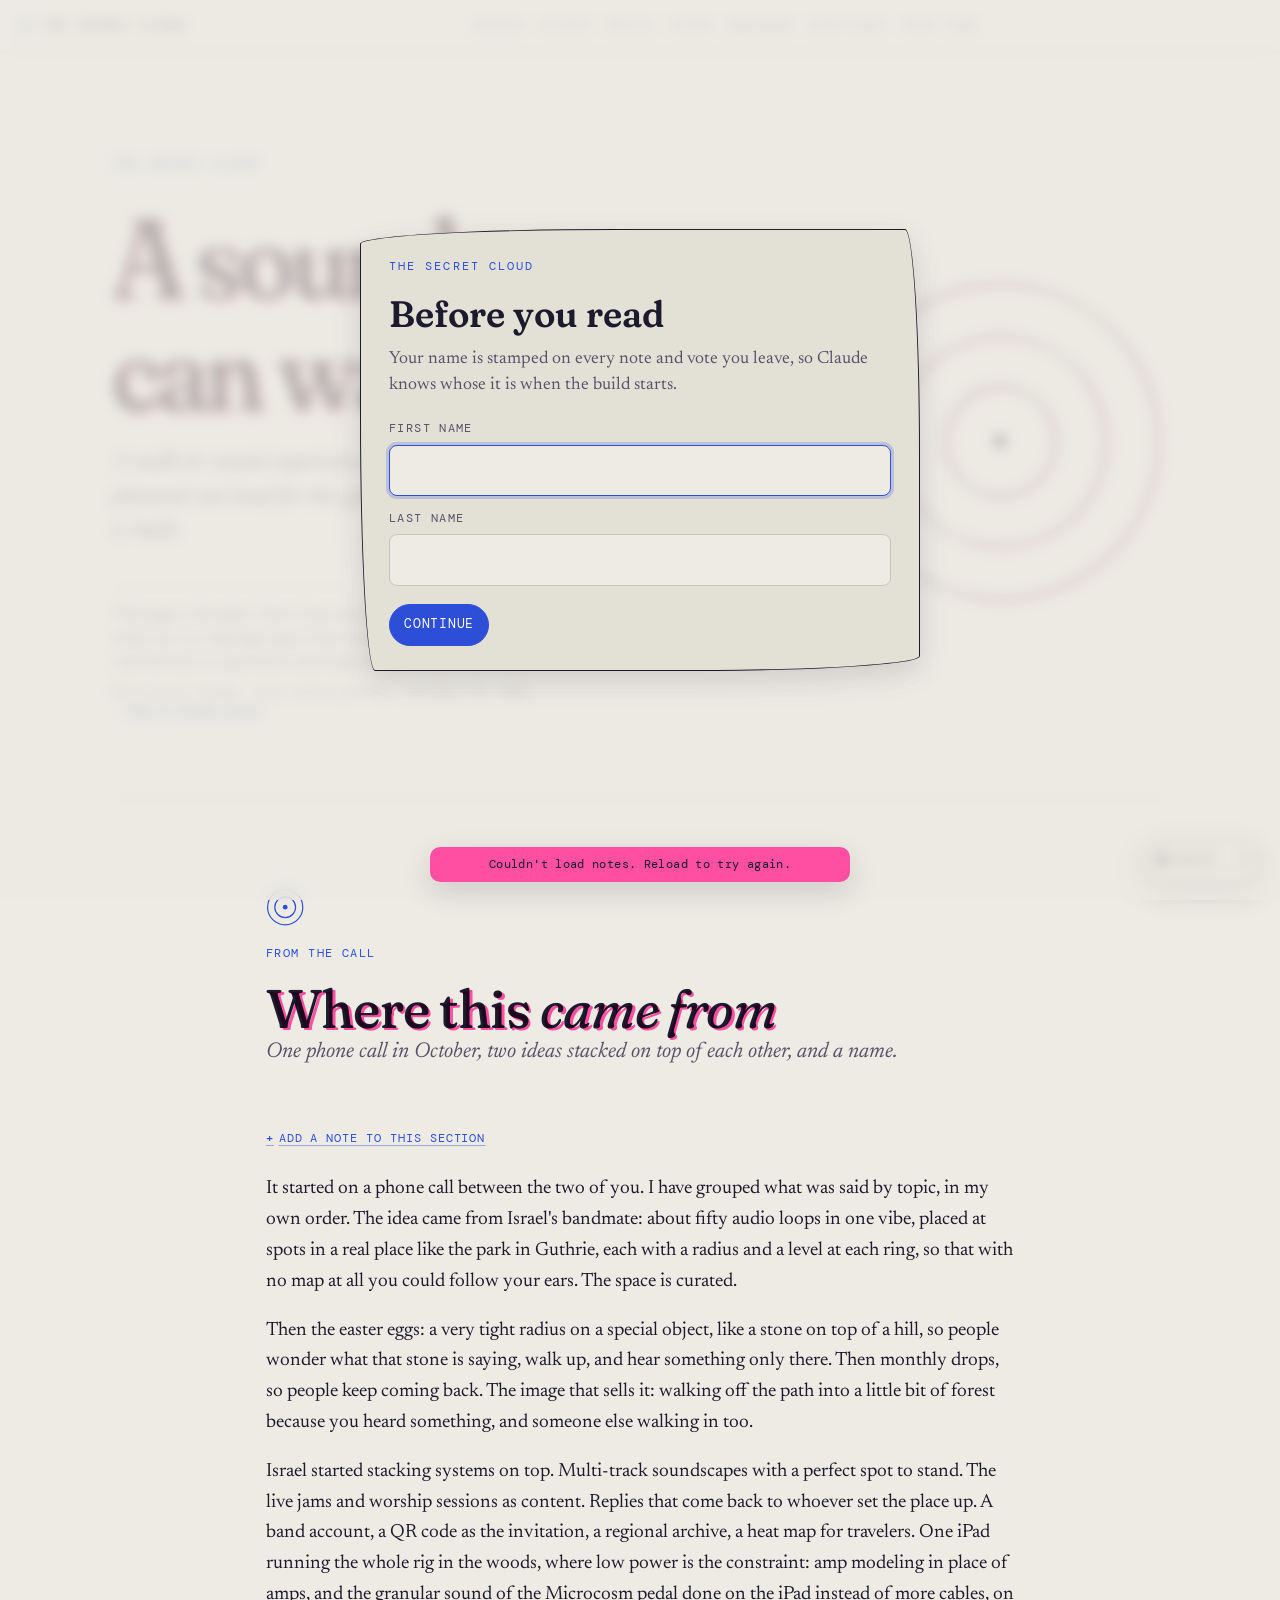
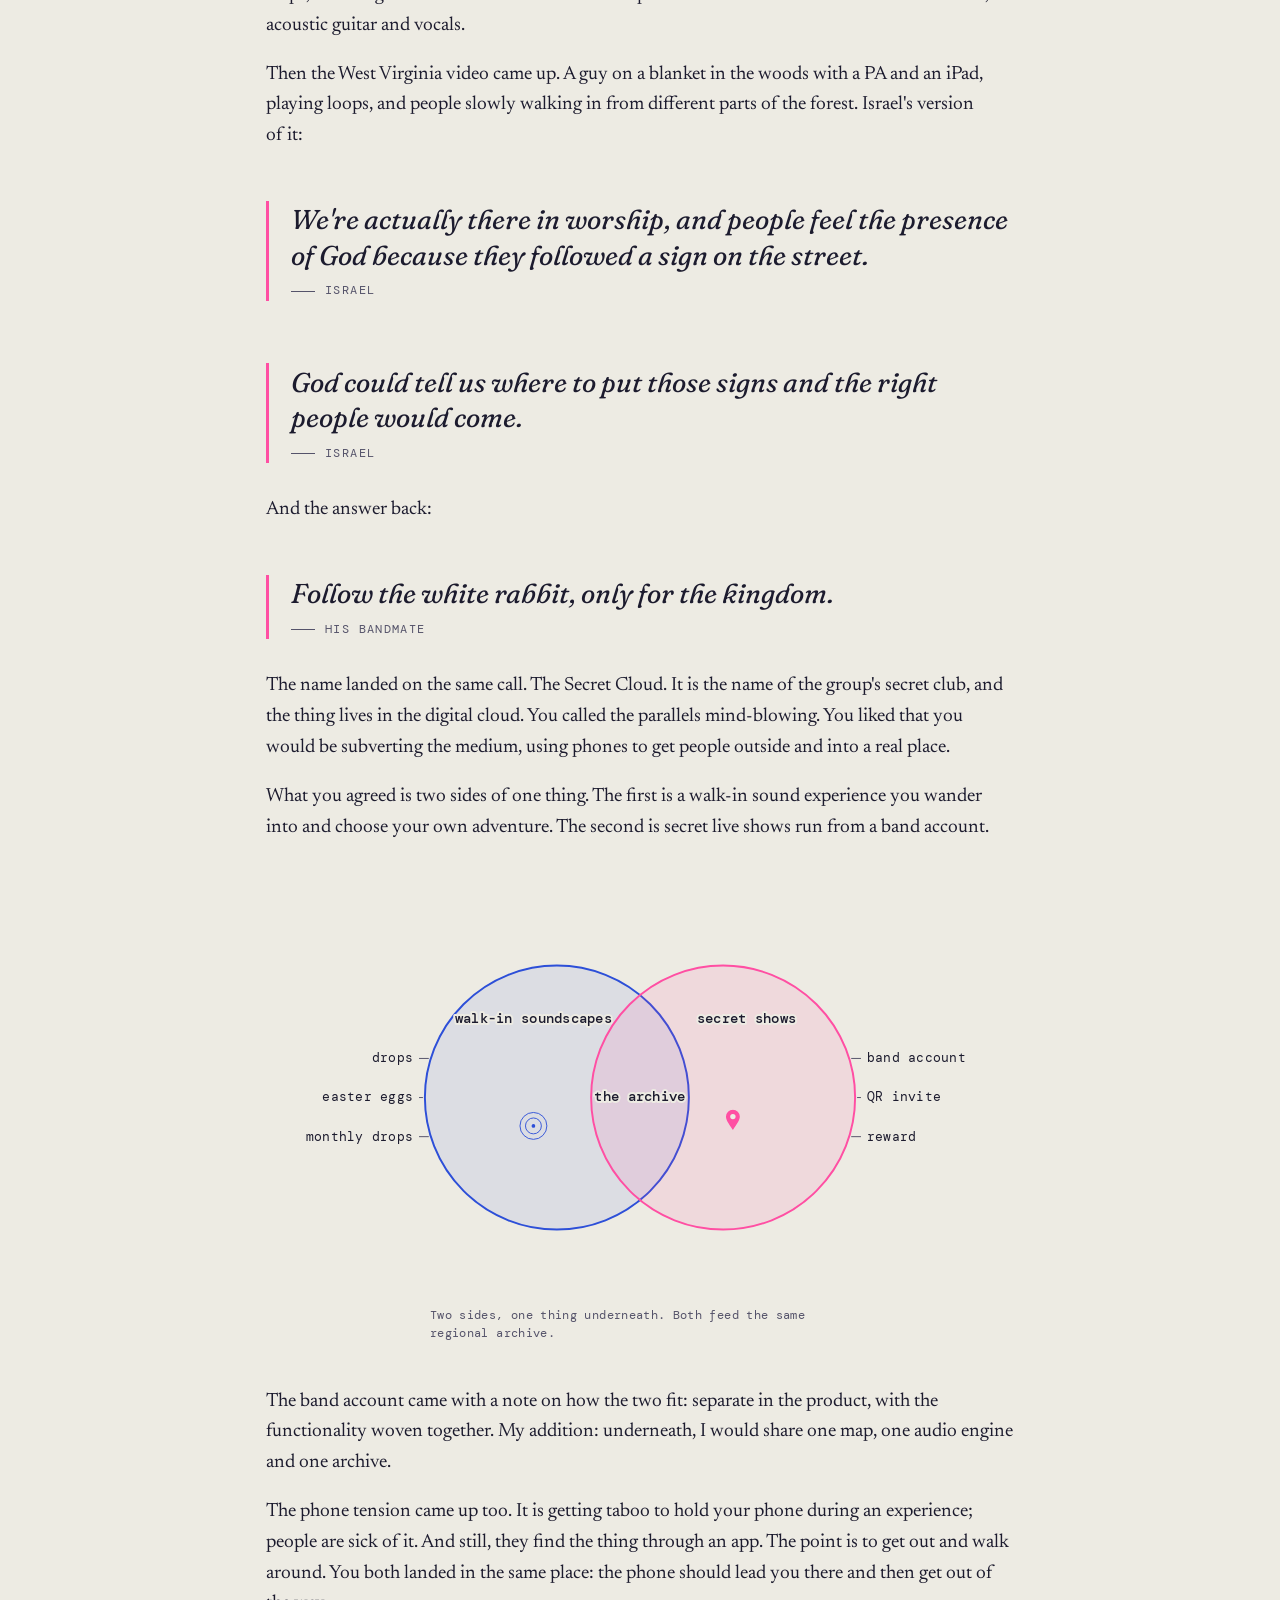
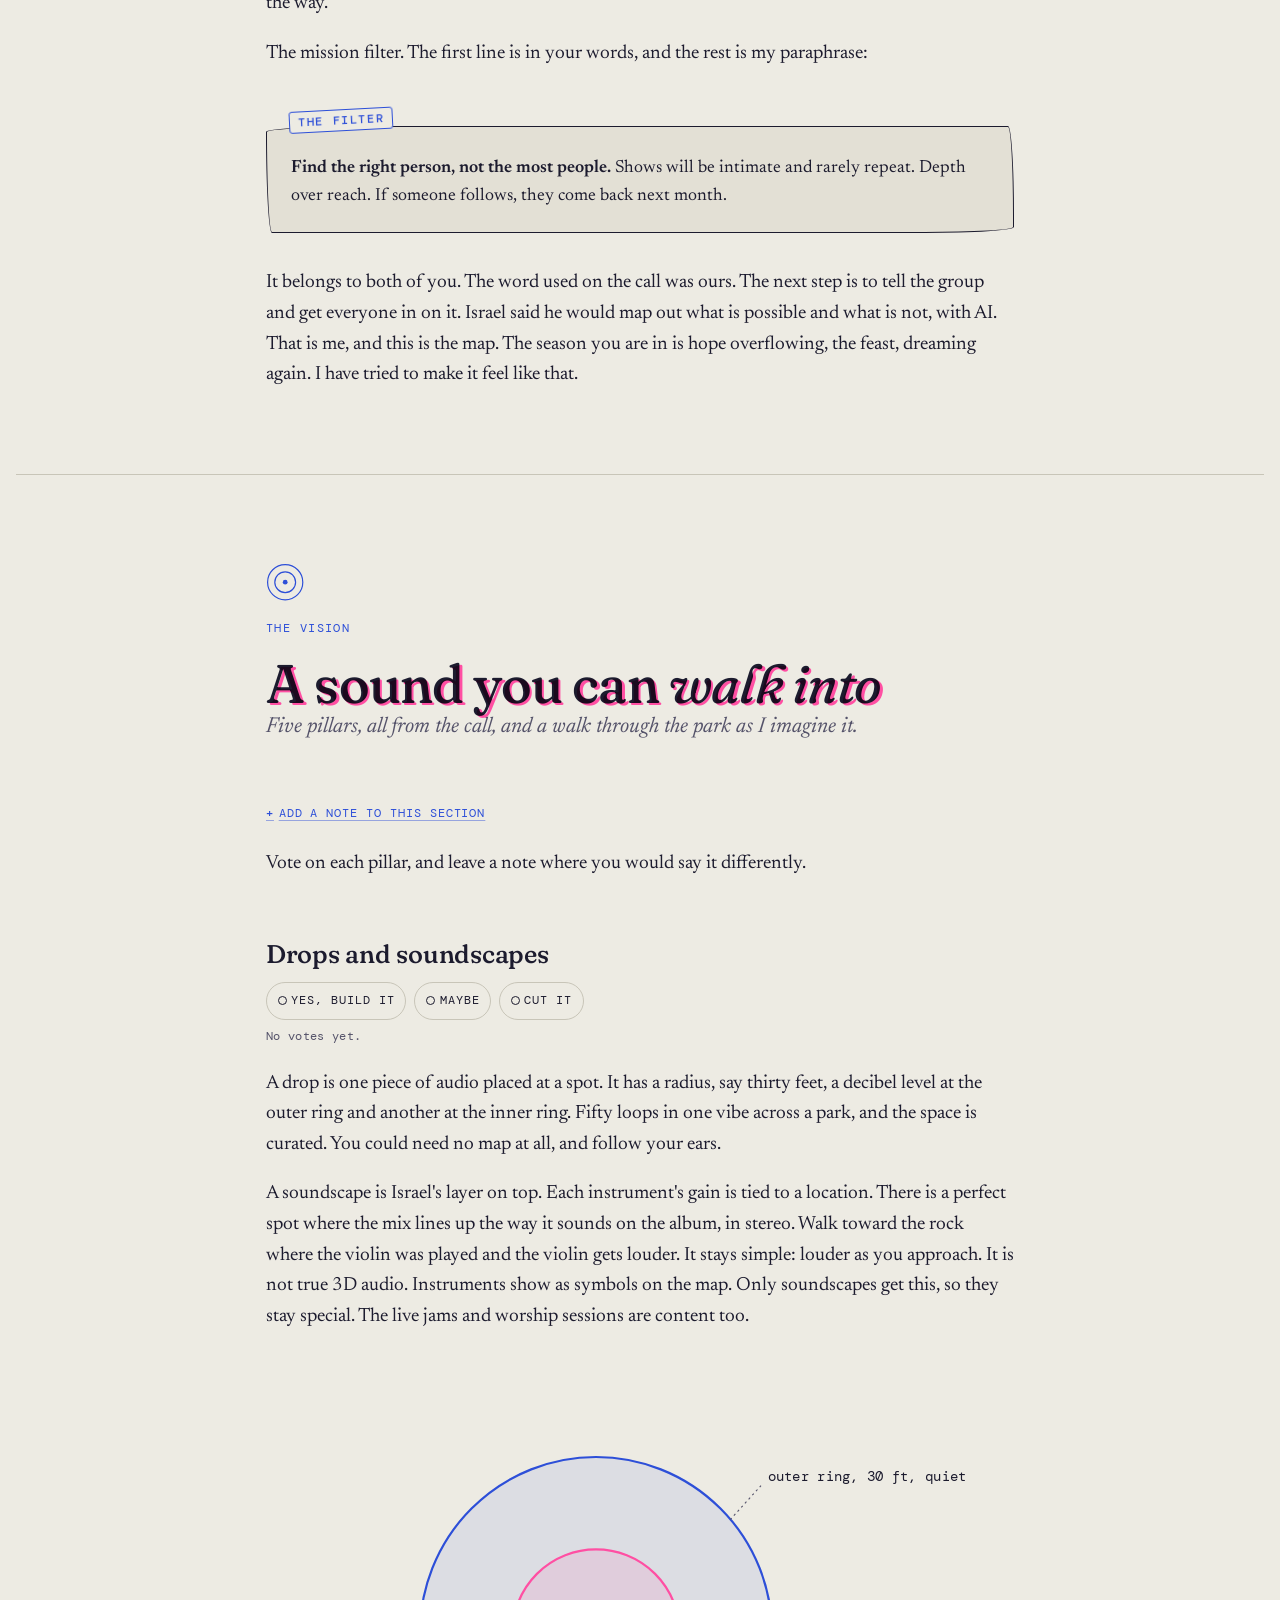
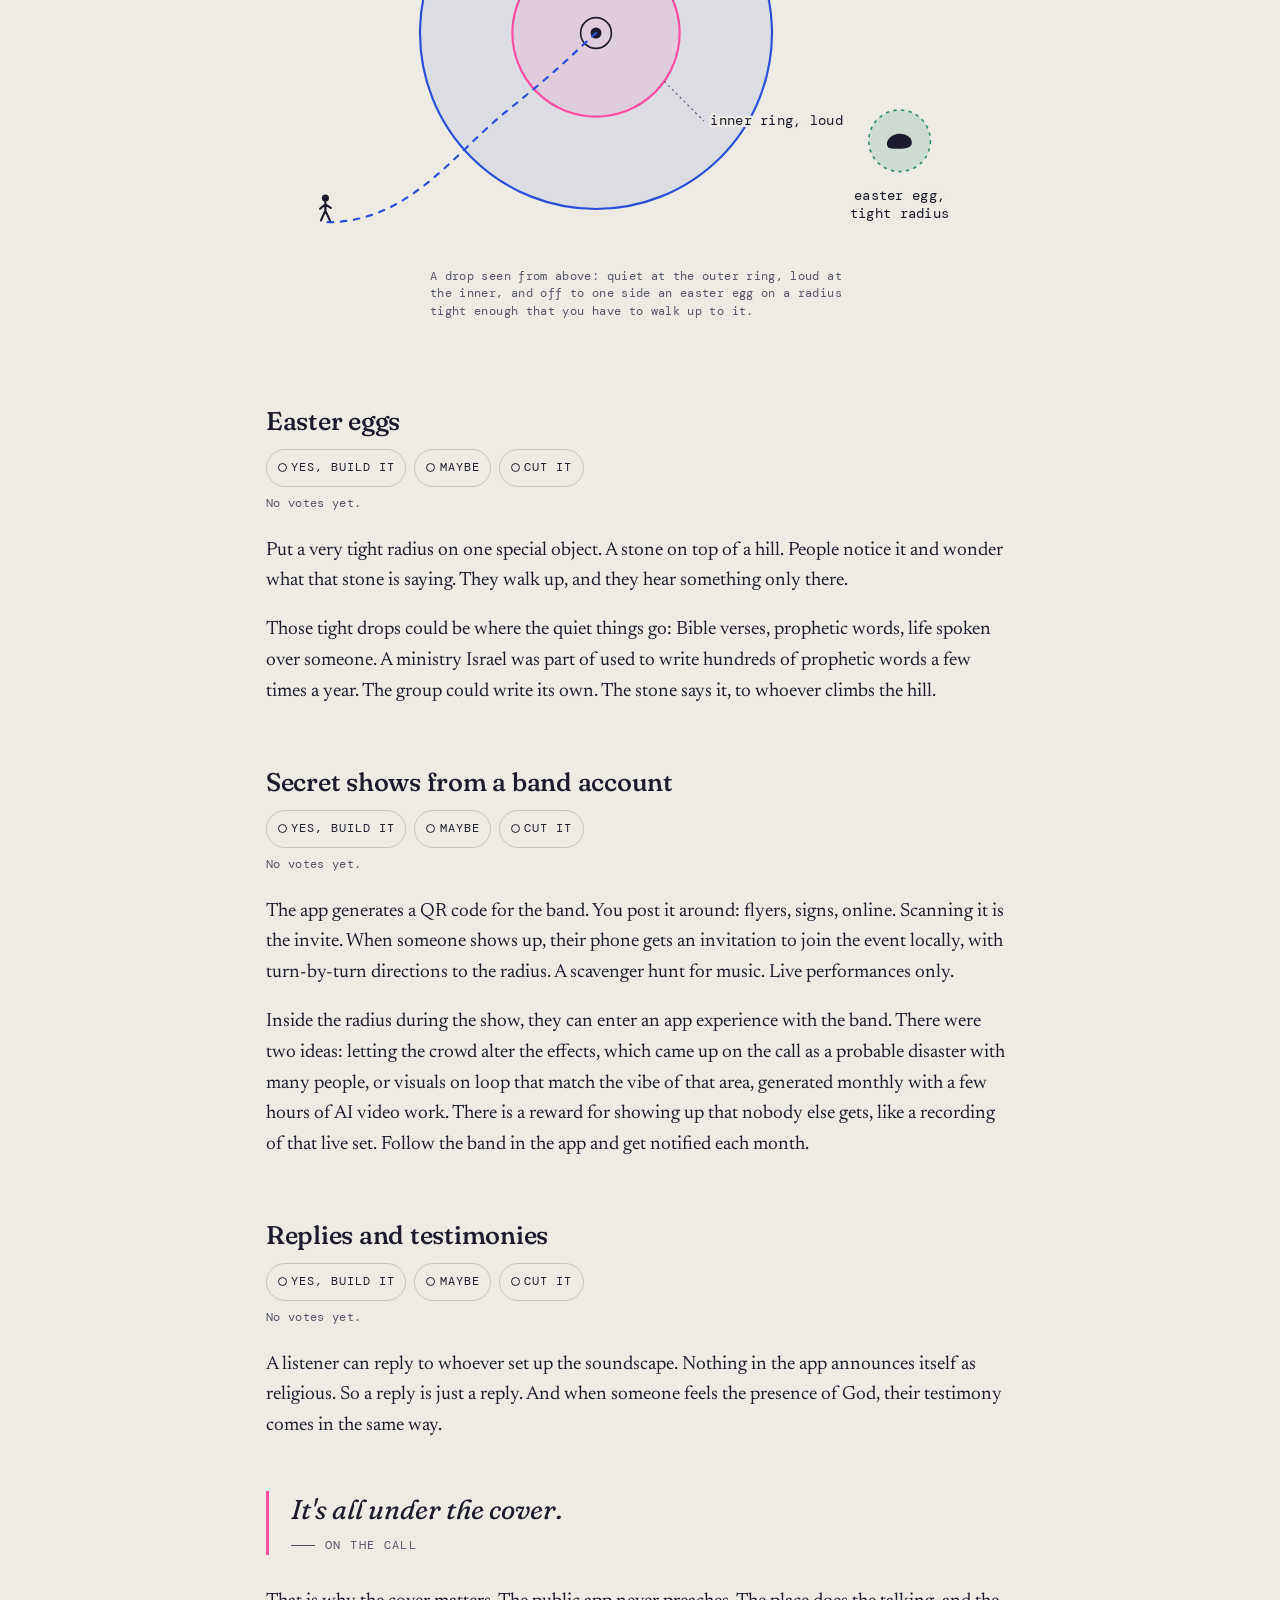
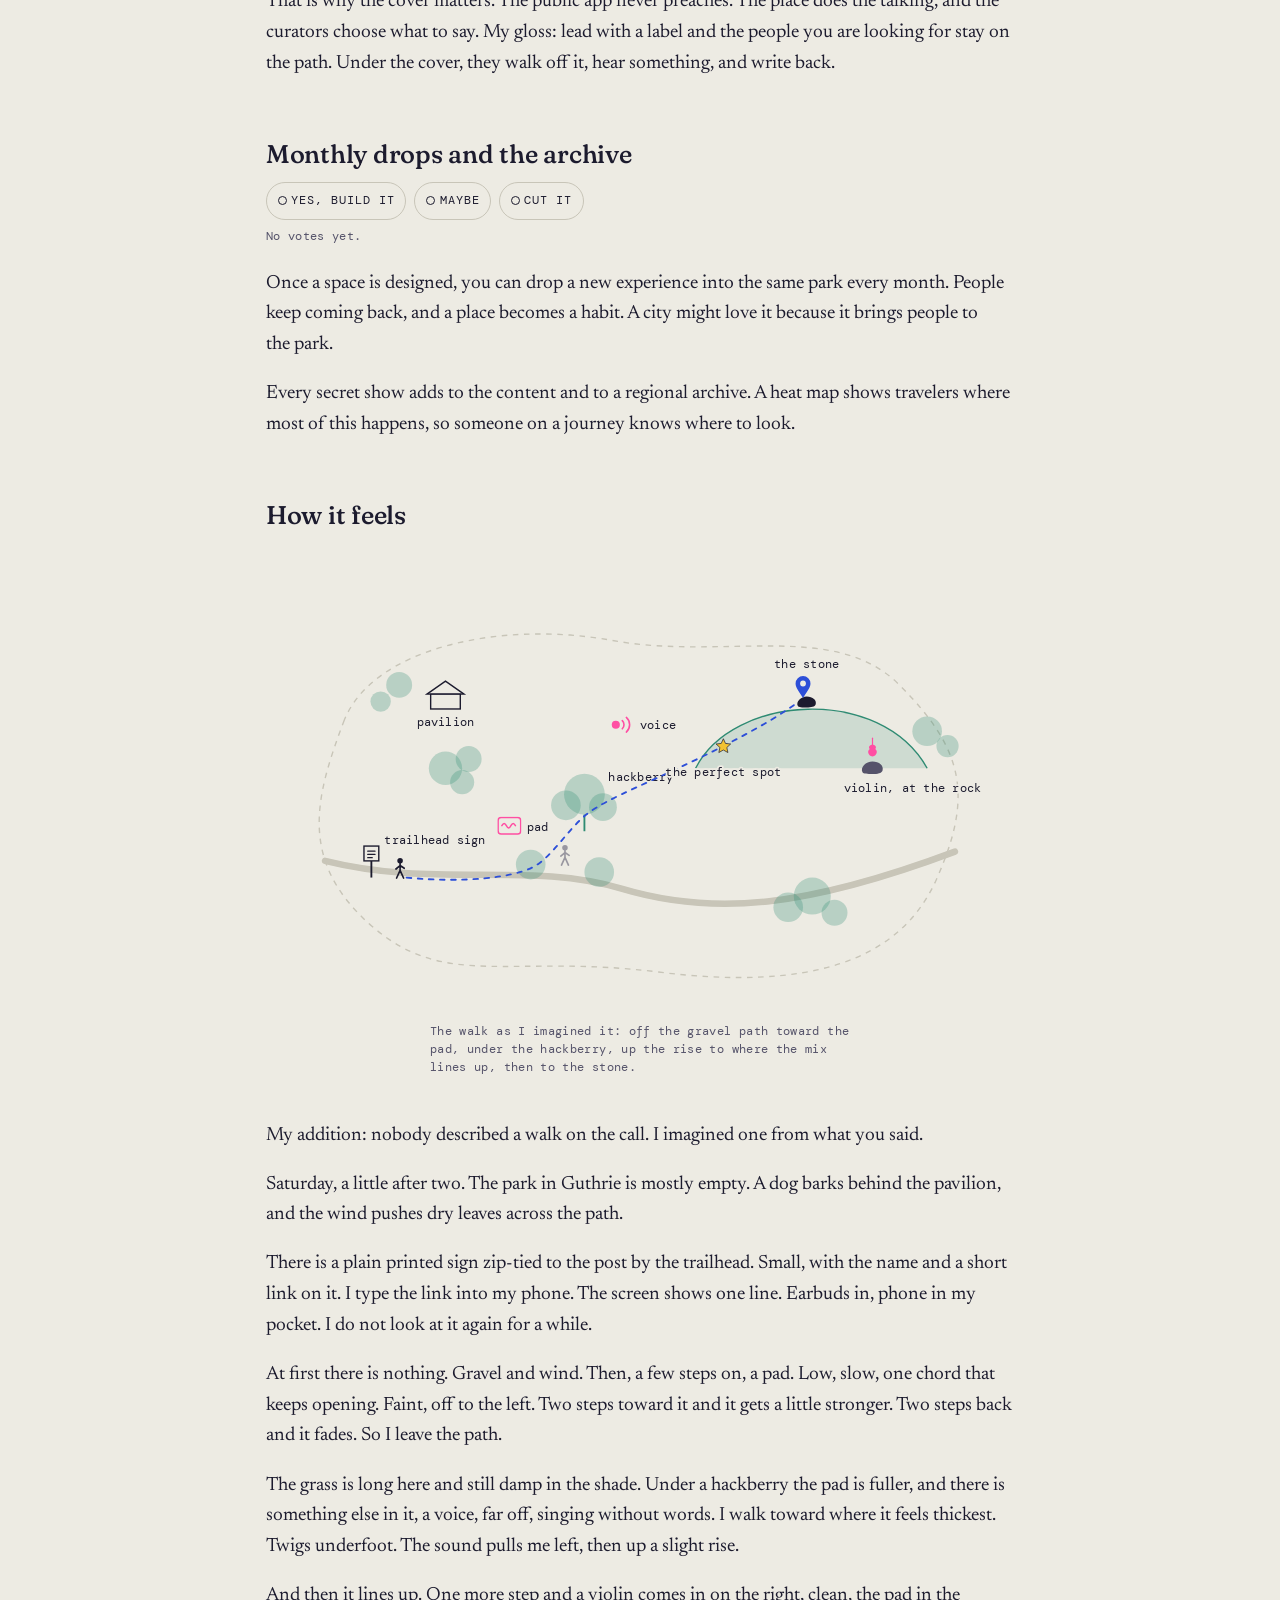
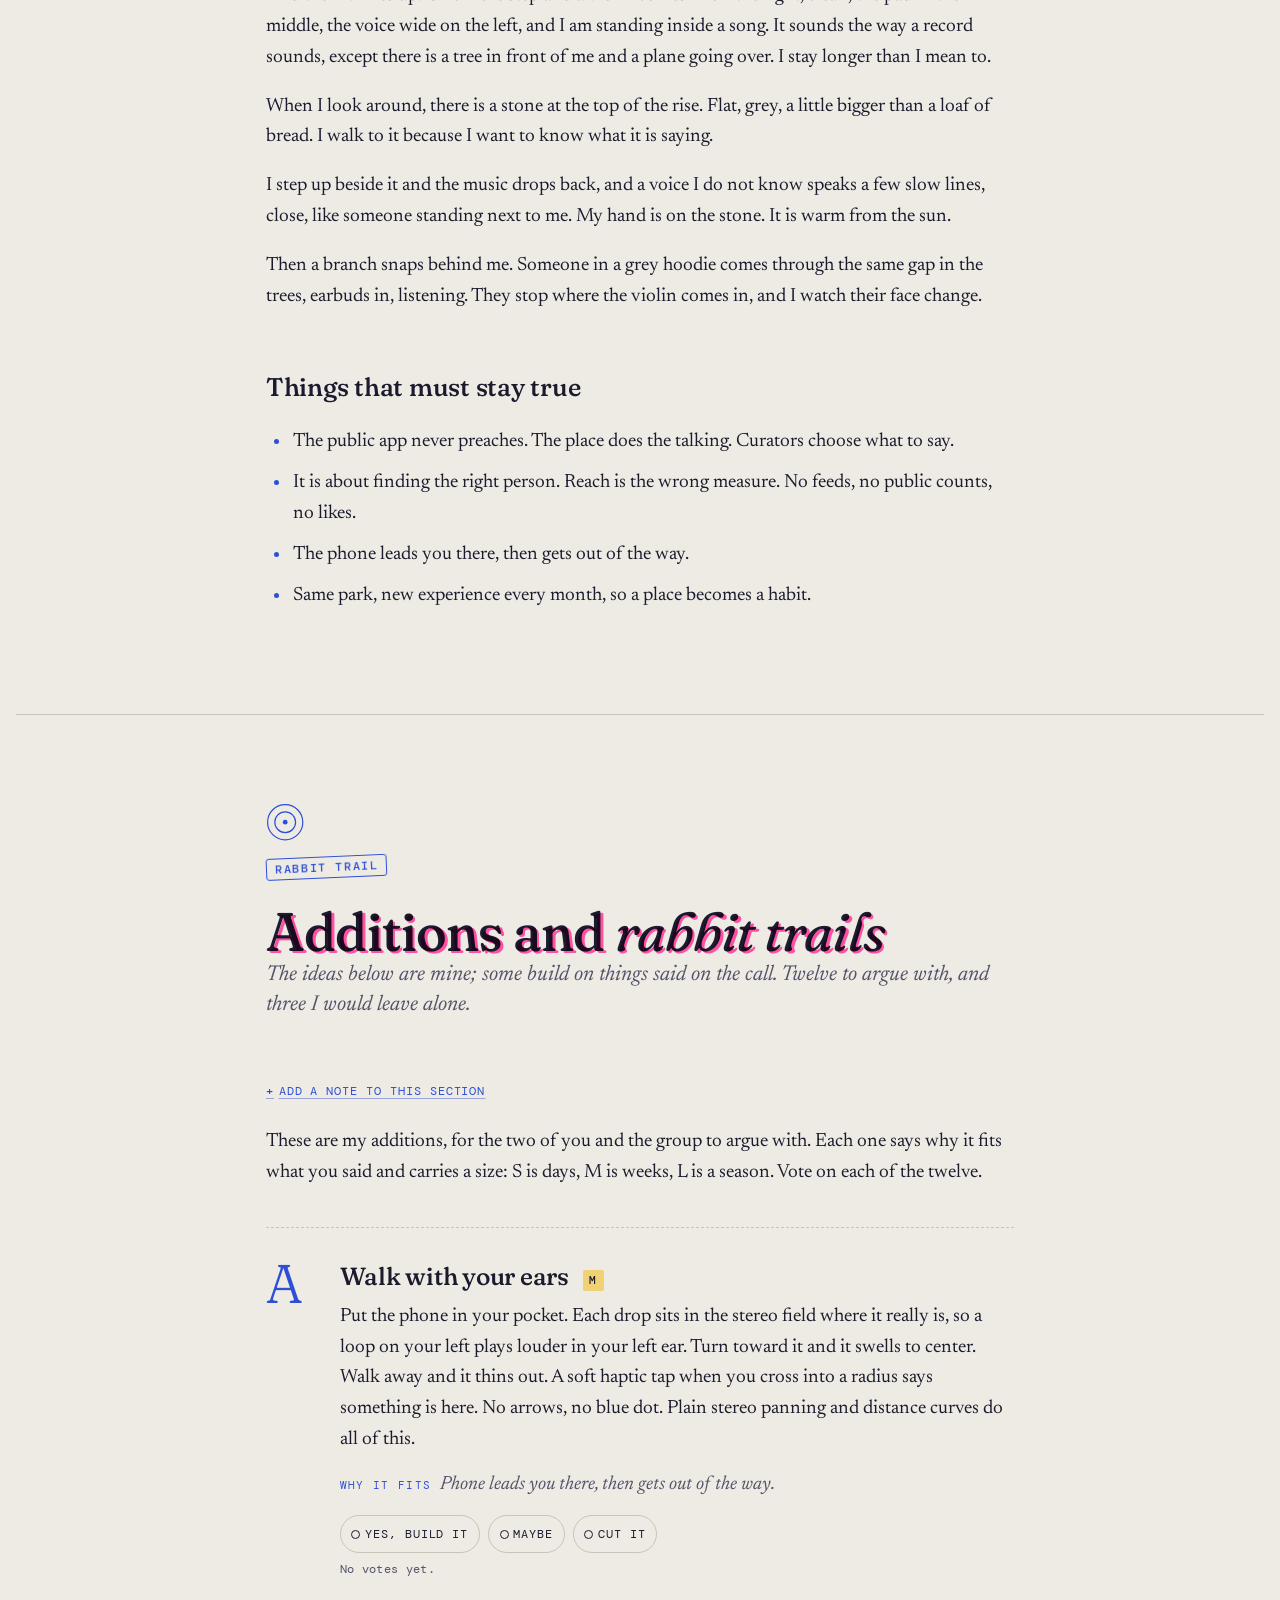
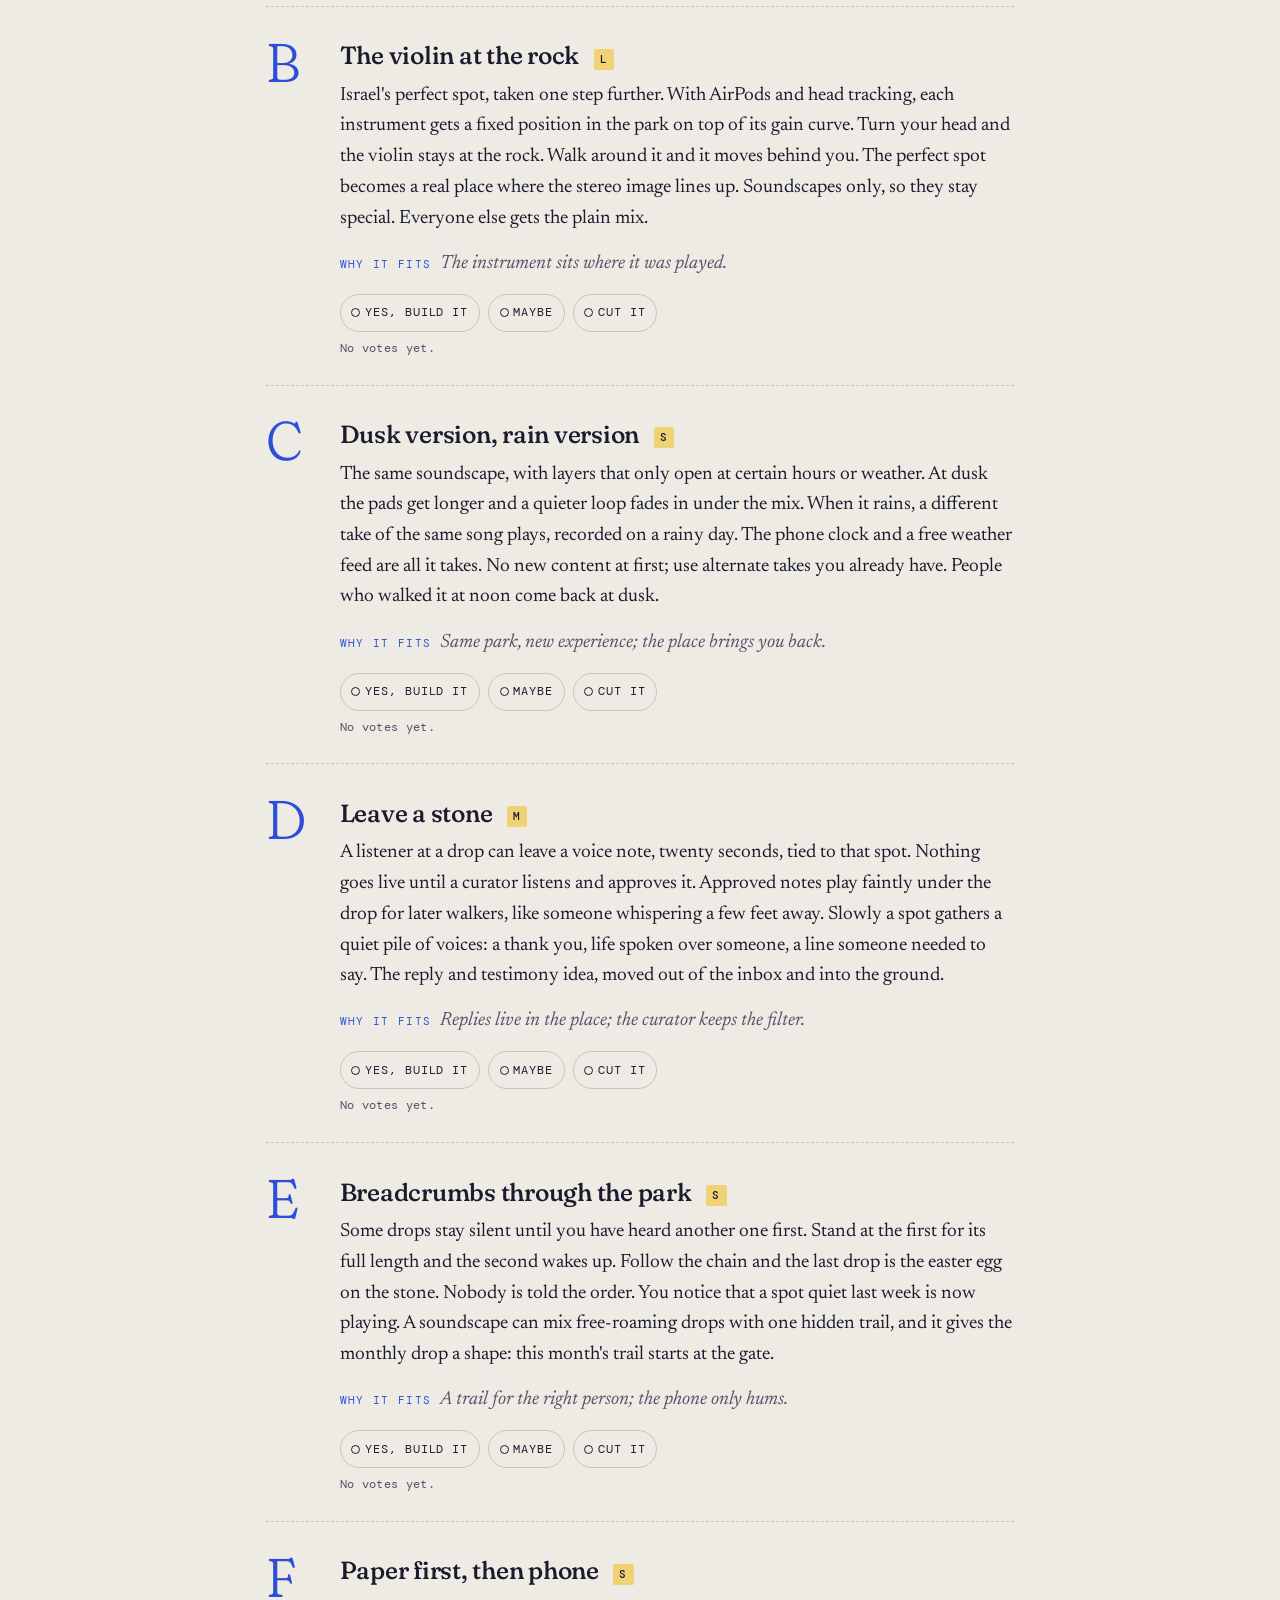
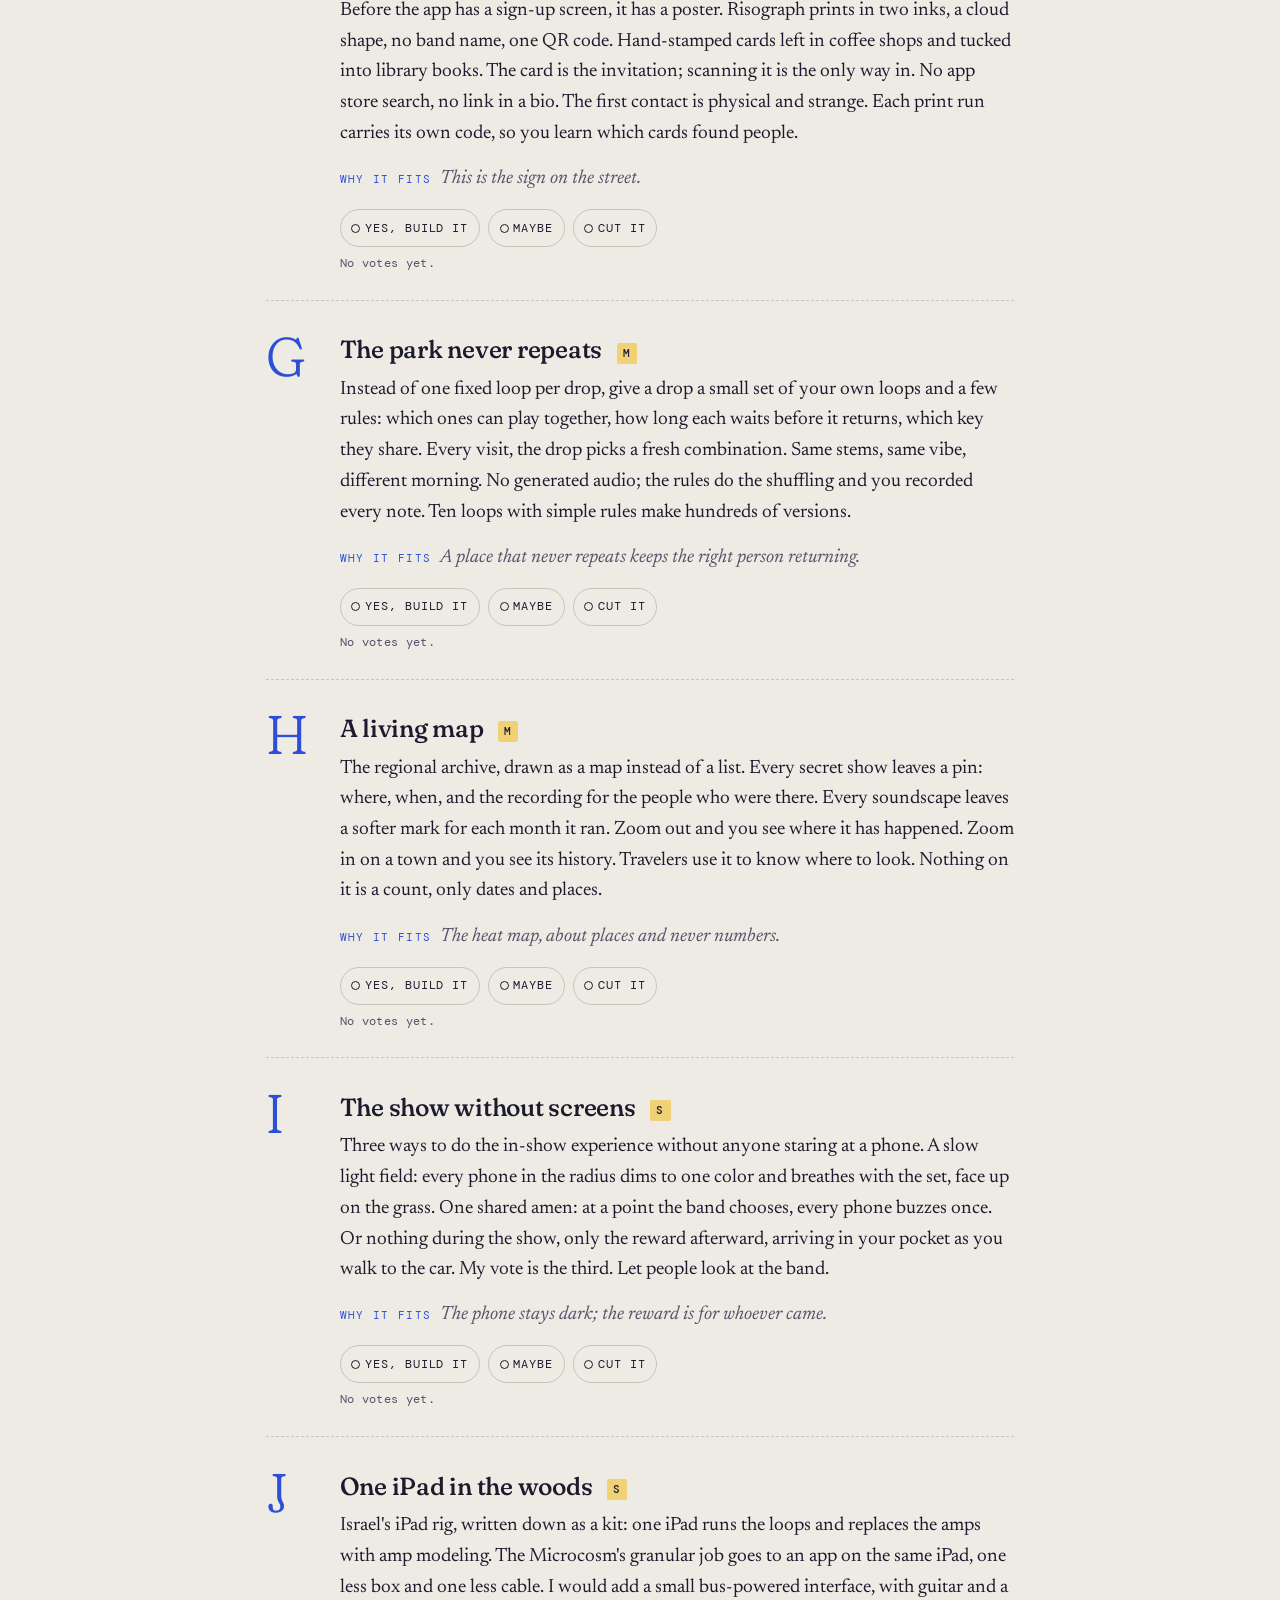
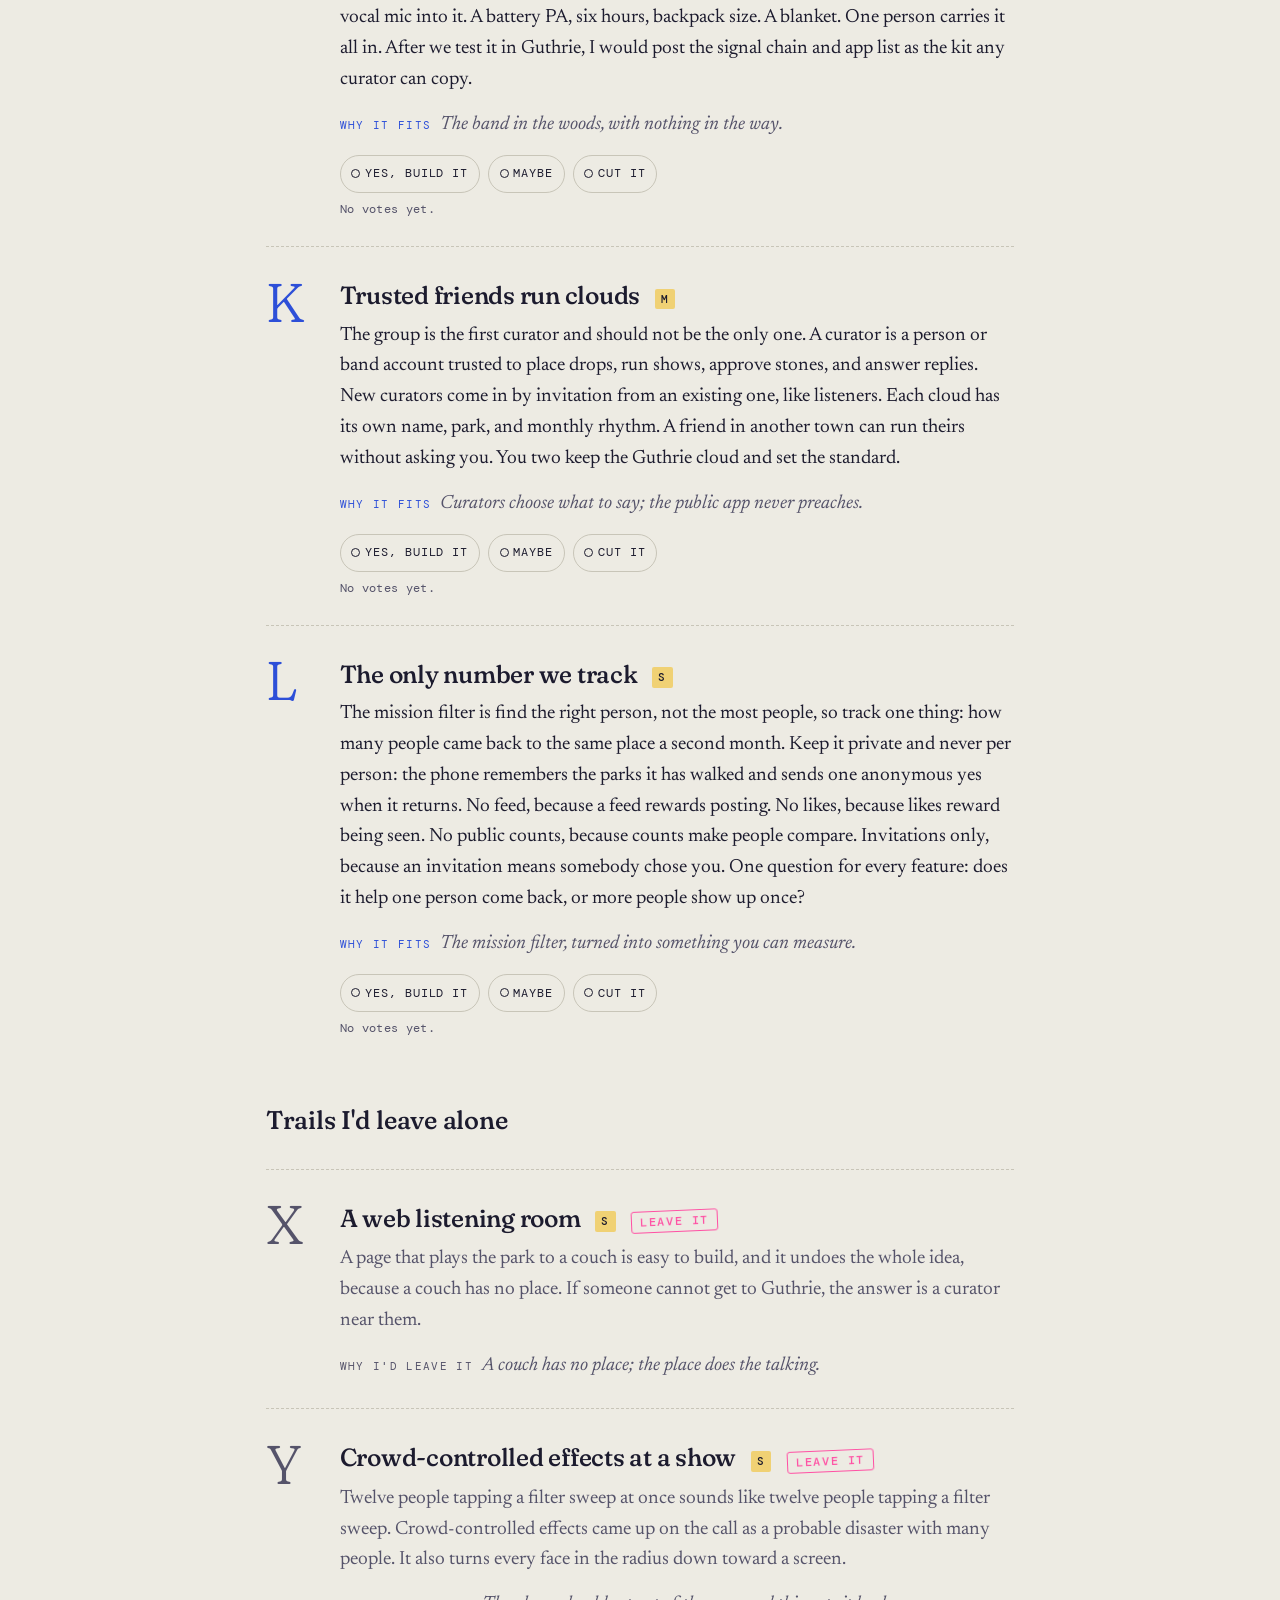
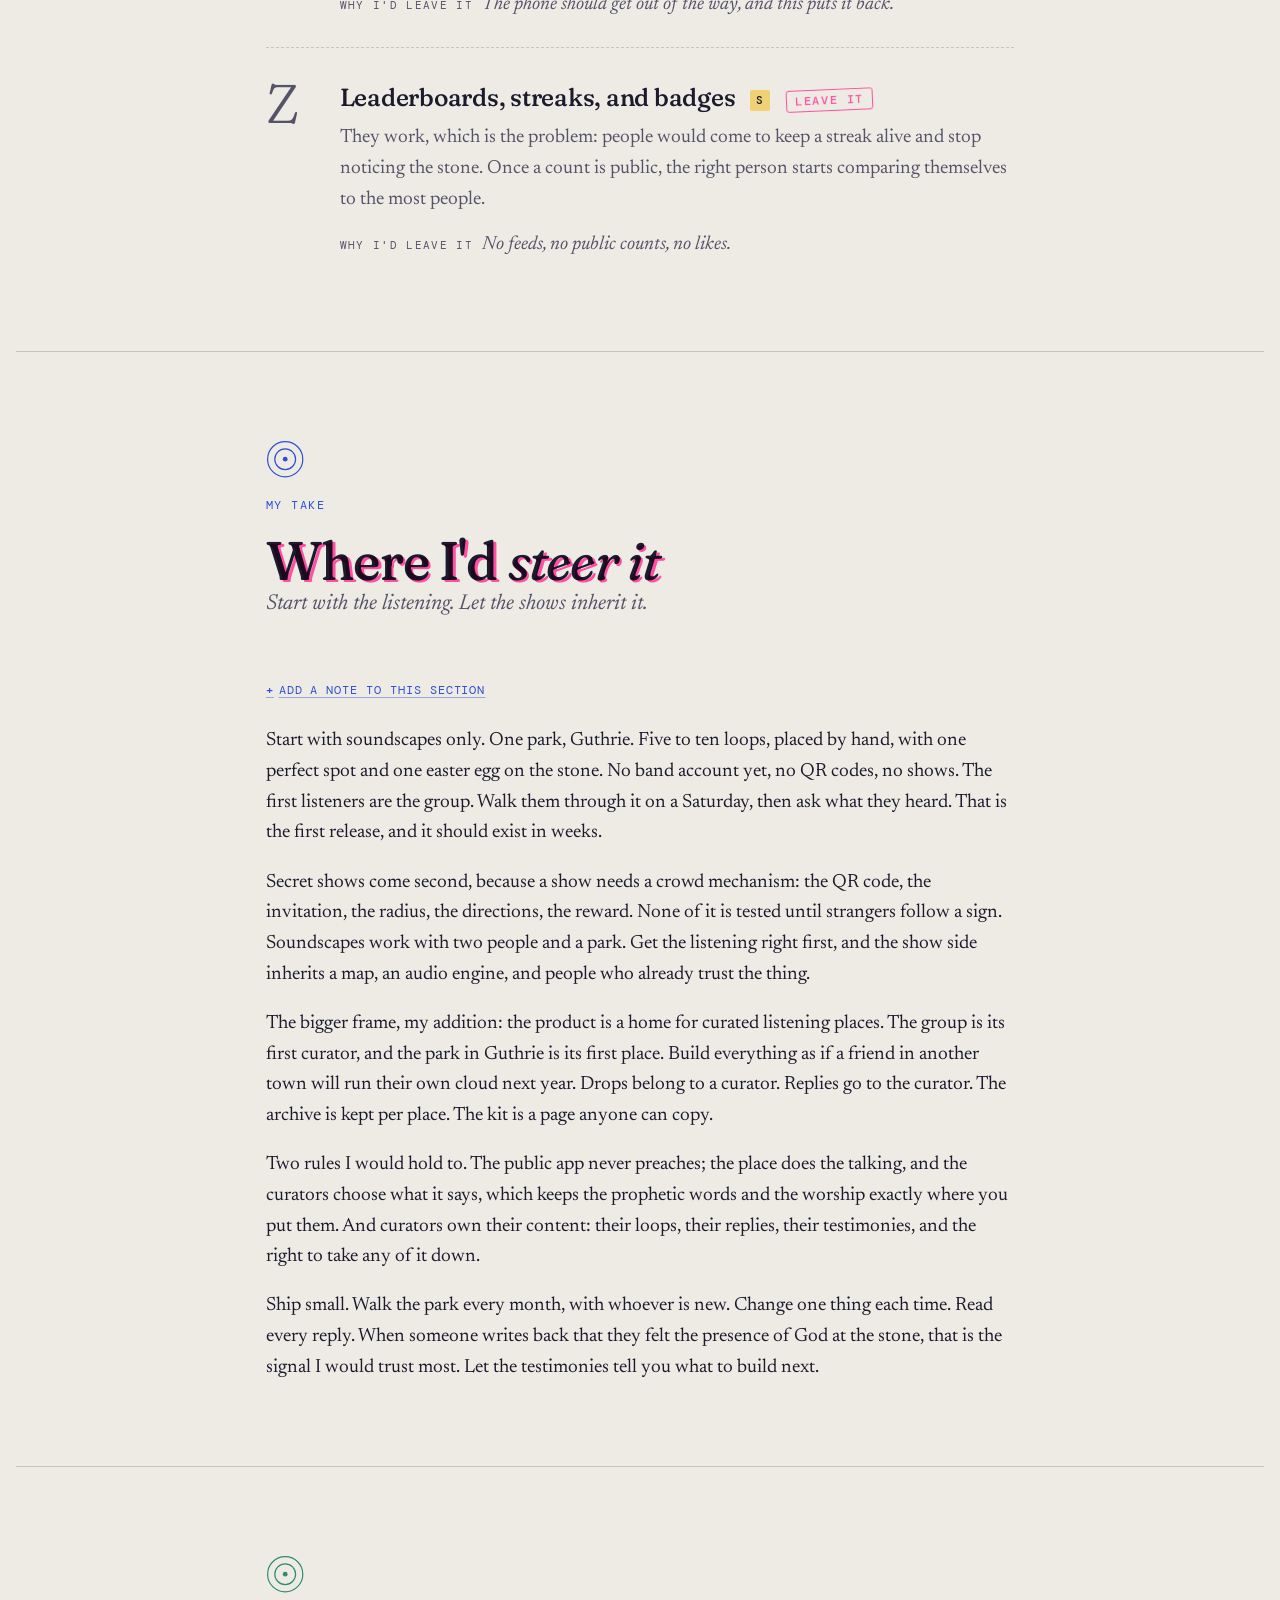
==== commit e48fc154: "Apply QA fixes across the review layer, page and copy Review layer: per-note remove confirm, refresh" ====
--- a/index.html
+++ b/index.html
@@ -71,8 +71,8 @@
   <main id="main">
     <div class="hero">
       <div class="hero-text">
-        <p class="hero-wordmark">The Secret Cloud</p>
-        <h1 id="hero-title" class="display misreg"><span class="misreg-pink" aria-hidden="true">A sound you can walk into</span><span class="misreg-ink">A sound you can walk into</span></h1>
+        <h1 class="hero-wordmark">The Secret Cloud</h1>
+        <p id="hero-title" class="display misreg"><span class="misreg-pink" aria-hidden="true">A sound you can walk into</span><span class="misreg-ink">A sound you can walk into</span></p>
         <p class="dek">A walk-in sound experience and secret live shows, planned out loud for the group before anything is built.</p>
         <aside class="about" aria-label="About this page">
           <p>This page is the plan I drew from your October 2026 call, with what you two said kept apart from what I added. Every note and vote left here is read before the build starts.</p>
@@ -101,7 +101,7 @@
   <h2 id="origin-title" class="display misreg"><span class="misreg-pink" aria-hidden="true">Where this <em>came from</em></span><span class="misreg-ink">Where this <em>came from</em></span></h2>
   <p class="dek">One phone call in October, two ideas stacked on top of each other, and a name.</p>
 </header>
-<p data-block="origin-p-1">It started on a phone call between the two of you. The idea came from Israel's bandmate: about fifty audio loops in one vibe, placed at spots in a real place like the park in Guthrie, each with a radius and a level at each ring, so that with no map at all you could follow your ears. The space is curated.</p>
+<p data-block="origin-p-1">It started on a phone call between the two of you. I have grouped what was said by topic, in my own order. The idea came from Israel's bandmate: about fifty audio loops in one vibe, placed at spots in a real place like the park in Guthrie, each with a radius and a level at each ring, so that with no map at all you could follow your ears. The space is curated.</p>
 <p data-block="origin-p-2">Then the easter eggs: a very tight radius on a special object, like a stone on top of a hill, so people wonder what that stone is saying, walk up, and hear something only there. Then monthly drops, so people keep coming back. The image that sells it: walking off the path into a little bit of forest because you heard something, and someone else walking in too.</p>
 <p data-block="origin-p-3">Israel started stacking systems on top. Multi-track soundscapes with a perfect spot to stand. The live jams and worship sessions as content. Replies that come back to whoever set the place up. A band account, a QR code as the invitation, a regional archive, a heat map for travelers. One iPad running the whole rig in the woods, where low power is the constraint: amp modeling in place of amps, and the granular sound of the Microcosm pedal done on the iPad instead of more cables, on acoustic guitar and vocals.</p>
 <p data-block="origin-p-4">Then the West Virginia video came up. A guy on a blanket in the woods with a PA and an iPad, playing loops, and people slowly walking in from different parts of the forest. Israel's version of it:</p>
@@ -110,7 +110,7 @@
 <p data-block="origin-p-5">And the answer back:</p>
 <blockquote data-block="origin-quote-3"><p>Follow the white rabbit, only for the kingdom.</p><cite>his bandmate</cite></blockquote>
 <p data-block="origin-p-6">The name landed on the same call. The Secret Cloud. It is the name of the group's secret club, and the thing lives in the digital cloud. You called the parallels mind-blowing. You liked that you would be subverting the medium, using phones to get people outside and into a real place.</p>
-<p data-block="origin-p-7">What you agreed is two sides of one thing. The first is a walk-in sound experience you wander into and choose your own adventure. The second is secret live shows run from a band account. Separate in the product, woven together underneath: one map, one audio engine, one archive.</p>
+<p data-block="origin-p-7">What you agreed is two sides of one thing. The first is a walk-in sound experience you wander into and choose your own adventure. The second is secret live shows run from a band account.</p>
 <figure class="spread diagram" data-block="origin-diagram-two-sides"><div class="diagram-inner">
 <svg viewBox="0 0 720 400" width="100%" role="img" aria-labelledby="dg-two-t dg-two-d">
   <title id="dg-two-t">Two sides of one thing</title>
@@ -130,13 +130,14 @@
   <text x="592" y="164" class="d-label">band account</text>
   <text x="592" y="204" class="d-label">QR invite</text>
   <text x="592" y="244" class="d-label">reward</text>
-  <!-- small ring marks in each circle: the map and the engine they share -->
+  <!-- a small mark in each circle: rings for the walks, a pin for the shows -->
   <use href="#rings-sym" x="236" y="214" width="30" height="30" class="d-c-blue"/>
   <use href="#g-pin" x="447" y="212" width="16" height="22" class="d-c-pink"/>
 </svg>
-</div><figcaption>Two sides, one thing underneath. The map, the audio engine and the archive are shared; the product keeps them apart.</figcaption></figure>
+</div><figcaption>Two sides, one thing underneath. Both feed the same regional archive.</figcaption></figure>
+<p data-block="origin-p-7b">The band account came with a note on how the two fit: separate in the product, with the functionality woven together. My addition: underneath, I would share one map, one audio engine and one archive.</p>
 <p data-block="origin-p-8">The phone tension came up too. It is getting taboo to hold your phone during an experience; people are sick of it. And still, they find the thing through an app. The point is to get out and walk around. You both landed in the same place: the phone should lead you there and then get out of the way.</p>
-<p data-block="origin-p-9">The mission filter, in your words:</p>
+<p data-block="origin-p-9">The mission filter. The first line is in your words, and the rest is my paraphrase:</p>
 <aside class="callout" data-block="origin-callout-filter"><span class="stamp">THE FILTER</span><p><strong>Find the right person, not the most people.</strong> Shows will be intimate and rarely repeat. Depth over reach. If someone follows, they come back next month.</p></aside>
 <p data-block="origin-p-10">It belongs to both of you. The word used on the call was ours. The next step is to tell the group and get everyone in on it. Israel said he would map out what is possible and what is not, with AI. That is me, and this is the map. The season you are in is hope overflowing, the feast, dreaming again. I have tried to make it feel like that.</p>
 </section>
@@ -151,9 +152,9 @@
 <p data-block="vision-intro-p">Vote on each pillar, and leave a note where you would say it differently.</p>
 <h3 data-block="vision-pillar-1-h3">Drops and soundscapes</h3>
 <div class="stance" data-stance="pillar-1" data-stance-title="Drops and soundscapes"></div>
-<p data-block="vision-pillar-1-p-1">A drop is one piece of audio placed at a spot. It has a radius, say thirty feet, a decibel level at the outer ring and another at the inner ring. Fifty loops in one vibe across a park, and the space is curated. You need no map. You follow your ears.</p>
-<p data-block="vision-pillar-1-p-2">A soundscape is Israel's layer on top. Each instrument's gain is tied to a location. There is a perfect spot where the mix lines up the way it sounds on the album, in stereo. Walk toward the rock where the violin was played and the violin gets louder. It stays simple: louder as you approach. True 3D audio is a later trail. Instruments show as symbols on the map. Only soundscapes get this, so they stay special. The live jams and worship sessions are content too.</p>
-<figure class="spread diagram" data-block="vision-diagram-rings"><div class="diagram-inner">
+<p data-block="vision-pillar-1-p-1">A drop is one piece of audio placed at a spot. It has a radius, say thirty feet, a decibel level at the outer ring and another at the inner ring. Fifty loops in one vibe across a park, and the space is curated. You could need no map at all, and follow your ears.</p>
+<p data-block="vision-pillar-1-p-2">A soundscape is Israel's layer on top. Each instrument's gain is tied to a location. There is a perfect spot where the mix lines up the way it sounds on the album, in stereo. Walk toward the rock where the violin was played and the violin gets louder. It stays simple: louder as you approach. It is not true 3D audio. Instruments show as symbols on the map. Only soundscapes get this, so they stay special. The live jams and worship sessions are content too.</p>
+<figure class="spread diagram" data-block="vision-diagram-rings"><div class="diagram-inner" data-start="center">
 <svg viewBox="0 0 640 420" width="100%" role="img" aria-labelledby="dg-rings-t dg-rings-d">
   <title id="dg-rings-t">A drop seen from above</title>
   <desc id="dg-rings-d">Three concentric rings around one point. The outer ring, thirty feet out, is quiet. The inner ring is loud. A dashed walking path comes in from the lower left to the center. Off to the right, a small stone sits inside a much tighter ring, labeled easter egg.</desc>
@@ -179,23 +180,23 @@
 </div><figcaption>A drop seen from above: quiet at the outer ring, loud at the inner, and off to one side an easter egg on a radius tight enough that you have to walk up to it.</figcaption></figure>
 <h3 data-block="vision-pillar-2-h3">Easter eggs</h3>
 <div class="stance" data-stance="pillar-2" data-stance-title="Easter eggs"></div>
-<p data-block="vision-pillar-2-p-1">Put a very tight radius on one special object. A stone on top of a hill. People notice it from the path and wonder what that stone is saying. They walk up, and they hear something only there.</p>
-<p data-block="vision-pillar-2-p-2">Those tight drops are where the quiet things go: Bible verses, prophetic words, life spoken over someone. A ministry Israel was part of used to write hundreds of prophetic words a few times a year. The group could write its own. The stone says it, to whoever climbs the hill.</p>
+<p data-block="vision-pillar-2-p-1">Put a very tight radius on one special object. A stone on top of a hill. People notice it and wonder what that stone is saying. They walk up, and they hear something only there.</p>
+<p data-block="vision-pillar-2-p-2">Those tight drops could be where the quiet things go: Bible verses, prophetic words, life spoken over someone. A ministry Israel was part of used to write hundreds of prophetic words a few times a year. The group could write its own. The stone says it, to whoever climbs the hill.</p>
 <h3 data-block="vision-pillar-3-h3">Secret shows from a band account</h3>
 <div class="stance" data-stance="pillar-3" data-stance-title="Secret shows from a band account"></div>
 <p data-block="vision-pillar-3-p-1">The app generates a QR code for the band. You post it around: flyers, signs, online. Scanning it is the invite. When someone shows up, their phone gets an invitation to join the event locally, with turn-by-turn directions to the radius. A scavenger hunt for music. Live performances only.</p>
-<p data-block="vision-pillar-3-p-2">Inside the radius during the show, they can enter an app experience with the band. Two ideas came up: letting the crowd alter the effects, which Israel already called a probable disaster with many people, or visuals on loop that match the vibe of that area, generated monthly with a few hours of AI video work. There is a reward for showing up that nobody else gets, like a recording of that live set. Follow the band in the app and get notified each month.</p>
+<p data-block="vision-pillar-3-p-2">Inside the radius during the show, they can enter an app experience with the band. There were two ideas: letting the crowd alter the effects, which came up on the call as a probable disaster with many people, or visuals on loop that match the vibe of that area, generated monthly with a few hours of AI video work. There is a reward for showing up that nobody else gets, like a recording of that live set. Follow the band in the app and get notified each month.</p>
 <h3 data-block="vision-pillar-4-h3">Replies and testimonies</h3>
 <div class="stance" data-stance="pillar-4" data-stance-title="Replies and testimonies"></div>
-<p data-block="vision-pillar-4-p-1">A listener can reply to whoever set up the soundscape. Nothing in the app announces itself as religious. So a reply is just a reply. And when someone stands at the perfect spot and feels the presence of God, their testimony comes in the same way. Israel's words:</p>
-<blockquote data-block="vision-pillar-4-quote"><p>It's all under the cover.</p><cite>Israel</cite></blockquote>
+<p data-block="vision-pillar-4-p-1">A listener can reply to whoever set up the soundscape. Nothing in the app announces itself as religious. So a reply is just a reply. And when someone feels the presence of God, their testimony comes in the same way.</p>
+<blockquote data-block="vision-pillar-4-quote"><p>It's all under the cover.</p><cite>on the call</cite></blockquote>
 <p data-block="vision-pillar-4-p-2">That is why the cover matters. The public app never preaches. The place does the talking, and the curators choose what to say. My gloss: lead with a label and the people you are looking for stay on the path. Under the cover, they walk off it, hear something, and write back.</p>
 <h3 data-block="vision-pillar-5-h3">Monthly drops and the archive</h3>
 <div class="stance" data-stance="pillar-5" data-stance-title="Monthly drops and the archive"></div>
 <p data-block="vision-pillar-5-p-1">Once a space is designed, you can drop a new experience into the same park every month. People keep coming back, and a place becomes a habit. A city might love it because it brings people to the park.</p>
 <p data-block="vision-pillar-5-p-2">Every secret show adds to the content and to a regional archive. A heat map shows travelers where most of this happens, so someone on a journey knows where to look.</p>
 <h3 data-block="vision-walk-h3">How it feels</h3>
-<figure class="spread diagram" data-block="vision-diagram-walk"><div class="diagram-inner">
+<figure class="spread diagram" data-block="vision-diagram-walk"><div class="diagram-inner" data-start="center">
 <svg viewBox="0 0 760 460" width="100%" role="img" aria-labelledby="dg-walk-t dg-walk-d">
   <title id="dg-walk-t">The walk through the park</title>
   <desc id="dg-walk-d">A simple map of a park. A dashed route leaves the gravel path at a trailhead sign, passes a pad and a hackberry tree, climbs a rise to a star marked the perfect spot, where a violin plays at the rock, and ends at a stone on top of the hill, marked with a pin.</desc>
@@ -223,7 +224,7 @@
   <!-- trailhead sign -->
   <path d="M90 300 L90 318" fill="none" class="d-ink" stroke-width="2"/>
   <rect x="82" y="284" width="16" height="16" class="d-fill-paper d-ink" stroke-width="1.5"/>
-  <rect x="86" y="288" width="8" height="8" class="d-fill-ink"/>
+  <path d="M86 289.5 H94 M86 293 H94 M86 296.5 H91" fill="none" class="d-ink" stroke-width="1.2" stroke-linecap="round"/>
   <text x="104" y="282" class="d-label">trailhead sign</text>
   <!-- the walk -->
   <path d="M128 318 C190 324 240 318 262 308 S300 268 322 250 S400 212 470 176 S540 134 556 126" fill="none" class="d-blue" stroke-width="2" stroke-dasharray="5 7" stroke-linecap="round"/>
@@ -248,7 +249,7 @@
 </div><figcaption>The walk as I imagined it: off the gravel path toward the pad, under the hackberry, up the rise to where the mix lines up, then to the stone.</figcaption></figure>
 <p data-block="vision-walk-p-0">My addition: nobody described a walk on the call. I imagined one from what you said.</p>
 <p data-block="vision-walk-p-1">Saturday, a little after two. The park in Guthrie is mostly empty. A dog barks behind the pavilion, and the wind pushes dry leaves across the path.</p>
-<p data-block="vision-walk-p-2">There is a sign zip-tied to the post by the trailhead. Small, hand-printed, a square code in the corner. I scan it. The screen shows one line and a ring on a map. Earbuds in, phone in my pocket. I do not look at it again for a while.</p>
+<p data-block="vision-walk-p-2">There is a plain printed sign zip-tied to the post by the trailhead. Small, with the name and a short link on it. I type the link into my phone. The screen shows one line. Earbuds in, phone in my pocket. I do not look at it again for a while.</p>
 <p data-block="vision-walk-p-3">At first there is nothing. Gravel and wind. Then, a few steps on, a pad. Low, slow, one chord that keeps opening. Faint, off to the left. Two steps toward it and it gets a little stronger. Two steps back and it fades. So I leave the path.</p>
 <p data-block="vision-walk-p-4">The grass is long here and still damp in the shade. Under a hackberry the pad is fuller, and there is something else in it, a voice, far off, singing without words. I walk toward where it feels thickest. Twigs underfoot. The sound pulls me left, then up a slight rise.</p>
 <p data-block="vision-walk-p-5">And then it lines up. One more step and a violin comes in on the right, clean, the pad in the middle, the voice wide on the left, and I am standing inside a song. It sounds the way a record sounds, except there is a tree in front of me and a plane going over. I stay longer than I mean to.</p>
@@ -269,9 +270,9 @@
   <svg class="rings-orn" aria-hidden="true" focusable="false"><use href="#rings-sym"/></svg>
   <p class="eyebrow"><span class="stamp">RABBIT TRAIL</span></p>
   <h2 id="trails-title" class="display misreg"><span class="misreg-pink" aria-hidden="true">Additions and <em>rabbit trails</em></span><span class="misreg-ink">Additions and <em>rabbit trails</em></span></h2>
-  <p class="dek">None of this was said on the call. Twelve ideas to argue with, and three I would leave alone.</p>
+  <p class="dek">The ideas below are mine; some build on things said on the call. Twelve to argue with, and three I would leave alone.</p>
 </header>
-<p data-block="trails-intro-p">These are my additions, for the two of you and the group to argue with. Each one says why it fits what you said and carries a size: S is days, M is weeks, L is a season. Vote on every one.</p>
+<p data-block="trails-intro-p">These are my additions, for the two of you and the group to argue with. Each one says why it fits what you said and carries a size: S is days, M is weeks, L is a season. Vote on each of the twelve.</p>
 <div class="ideas">
 <article class="idea" data-block="trails-idea-a">
   <span class="idea-letter">A</span>
@@ -388,7 +389,7 @@
       <h3 class="idea-title">One iPad in the woods</h3>
       <span class="size" title="S is days"><span class="vh">size </span>S</span>
     </div>
-    <div class="idea-body"><p>A kit for the woods. One iPad runs the loops and replaces the amps with amp modeling. The Microcosm's granular job goes to an app on the same iPad, one less box and one less cable. A small bus-powered interface, guitar and a vocal mic into it. A battery PA, six hours, backpack size. A blanket. One person carries it all in. After we test it in Guthrie I would post the signal chain and app list as the kit any curator can copy.</p></div>
+    <div class="idea-body"><p>Israel's iPad rig, written down as a kit: one iPad runs the loops and replaces the amps with amp modeling. The Microcosm's granular job goes to an app on the same iPad, one less box and one less cable. I would add a small bus-powered interface, with guitar and a vocal mic into it. A battery PA, six hours, backpack size. A blanket. One person carries it all in. After we test it in Guthrie, I would post the signal chain and app list as the kit any curator can copy.</p></div>
     <p class="fit"><span class="fit-label">Why it fits</span>The band in the woods, with nothing in the way.</p>
     <div class="stance" data-stance="trail-j" data-stance-title="Trail J: One iPad in the woods"></div>
   </div>
@@ -429,7 +430,7 @@
       <span class="stamp stamp-pink">Leave it</span>
     </div>
     <div class="idea-body"><p>A page that plays the park to a couch is easy to build, and it undoes the whole idea, because a couch has no place. If someone cannot get to Guthrie, the answer is a curator near them.</p></div>
-    <p class="fit"><span class="fit-label">Why it fits</span>A couch has no place; the place does the talking.</p>
+    <p class="fit"><span class="fit-label">Why I'd leave it</span>A couch has no place; the place does the talking.</p>
   </div>
 </article>
 <article class="idea idea-leave" data-block="trails-idea-y">
@@ -440,8 +441,8 @@
       <span class="size" title="S is days"><span class="vh">size </span>S</span>
       <span class="stamp stamp-pink">Leave it</span>
     </div>
-    <div class="idea-body"><p>Twelve people tapping a filter sweep at once sounds like twelve people tapping a filter sweep, and Israel already called it a probable disaster. It also turns every face in the radius down toward a screen.</p></div>
-    <p class="fit"><span class="fit-label">Why it fits</span>The phone should get out of the way, and this puts it back.</p>
+    <div class="idea-body"><p>Twelve people tapping a filter sweep at once sounds like twelve people tapping a filter sweep. Crowd-controlled effects came up on the call as a probable disaster with many people. It also turns every face in the radius down toward a screen.</p></div>
+    <p class="fit"><span class="fit-label">Why I'd leave it</span>The phone should get out of the way, and this puts it back.</p>
   </div>
 </article>
 <article class="idea idea-leave" data-block="trails-idea-z">
@@ -453,7 +454,7 @@
       <span class="stamp stamp-pink">Leave it</span>
     </div>
     <div class="idea-body"><p>They work, which is the problem: people would come to keep a streak alive and stop noticing the stone. Once a count is public, the right person starts comparing themselves to the most people.</p></div>
-    <p class="fit"><span class="fit-label">Why it fits</span>No feeds, no public counts, no likes.</p>
+    <p class="fit"><span class="fit-label">Why I'd leave it</span>No feeds, no public counts, no likes.</p>
   </div>
 </article>
 </div>
@@ -470,7 +471,7 @@
 <p data-block="steer-p-2">Secret shows come second, because a show needs a crowd mechanism: the QR code, the invitation, the radius, the directions, the reward. None of it is tested until strangers follow a sign. Soundscapes work with two people and a park. Get the listening right first, and the show side inherits a map, an audio engine, and people who already trust the thing.</p>
 <p data-block="steer-p-3">The bigger frame, my addition: the product is a home for curated listening places. The group is its first curator, and the park in Guthrie is its first place. Build everything as if a friend in another town will run their own cloud next year. Drops belong to a curator. Replies go to the curator. The archive is kept per place. The kit is a page anyone can copy.</p>
 <p data-block="steer-p-4">Two rules I would hold to. The public app never preaches; the place does the talking, and the curators choose what it says, which keeps the prophetic words and the worship exactly where you put them. And curators own their content: their loops, their replies, their testimonies, and the right to take any of it down.</p>
-<p data-block="steer-p-5">Ship small. Walk the park every month, with whoever is new. Change one thing each time. Read every reply. When someone writes back that they felt the presence of God at the stone, that is the only signal I would trust. Let the testimonies tell you what to build next.</p>
+<p data-block="steer-p-5">Ship small. Walk the park every month, with whoever is new. Change one thing each time. Read every reply. When someone writes back that they felt the presence of God at the stone, that is the signal I would trust most. Let the testimonies tell you what to build next.</p>
 </section>
 
 <section id="grounded" data-section-title="What is possible, in order" class="sec sec-grounded" aria-labelledby="grounded-title">
@@ -480,7 +481,7 @@
   <h2 id="grounded-title" class="display misreg"><span class="misreg-pink" aria-hidden="true">What is possible, <em>in order</em></span><span class="misreg-ink">What is possible, <em>in order</em></span></h2>
   <p class="dek">Four phases, the data, the math, and the parts of the phone that will fight us.</p>
 </header>
-<p data-block="grounded-intro-p">What is actually possible, in what order, and with what. Everything here comes from the call, except where I say my addition.</p>
+<p data-block="grounded-intro-p">What is actually possible, in what order, and with what. The shape comes from the call: drops with a radius and two levels, the perfect spot, the QR code and the band account, the reward, monthly drops, the archive, the heat map and replies. The rest is mine: the order, the weeks on each phase, the stack, the data model, the math, the costs and the platform choices.</p>
 <div class="phases spread">
 <svg class="tl-line" aria-hidden="true" focusable="false"><line x1="1" y1="0" x2="1" y2="100%" stroke="currentColor" stroke-width="2" stroke-dasharray="1 7" stroke-linecap="round"/></svg>
 <svg class="tl-pin" viewBox="0 0 20 28" aria-hidden="true" focusable="false"><use href="#g-pin"/></svg>
@@ -509,7 +510,7 @@
       <span class="when">6 to 10 weeks</span>
     </div>
     <div class="phase-body">
-      <p>A native iOS app in Swift and SwiftUI. CoreLocation with when-in-use permission plus the background location mode, so the app keeps reading your position after you lock the phone and pocket it. AVAudioEngine with the audio background mode, so the loops keep playing. Beside it, a curator tool as a web page: a map (MapLibre with OpenStreetMap tiles, or Apple MapKit JS), drop a pin, set the radius and the two levels, upload the audio. The backend is Supabase: Postgres with PostGIS for which drops are near me, Storage for audio, Auth for curators. Apple expects a clear in-app reason for background location before the prompt, and real audio playing in the background. Battery: an hour of GPS at walking pace is fine, a whole afternoon is not.</p>
+      <p>My addition: I picked every tool named in this phase. A native iOS app in Swift and SwiftUI. CoreLocation with when-in-use permission plus the background location mode, so the app keeps reading your position after you lock the phone and pocket it. AVAudioEngine with the audio background mode, so the loops keep playing. Beside it, a curator tool as a web page: a map (MapLibre with OpenStreetMap tiles, or Apple MapKit JS), drop a pin, set the radius and the two levels, upload the audio. The backend is Supabase: Postgres with PostGIS for region queries and later the archive and the heat map, Storage for audio, Auth for curators. The near-me check stays on the phone: it downloads the cloud's drop list and measures each distance itself. Apple expects a clear in-app reason for background location before the prompt, and real audio playing in the background. Battery: an hour of GPS at walking pace is fine, a whole afternoon is not.</p>
       <dl class="phase-meta">
         <div class="deliverable"><dt>Deliverable</dt><dd>A TestFlight build the group walks with, phone in pocket, plus a curator page to place drops.</dd></div>
         <div class="risk"><dt>Risk</dt><dd>App Store review asks us to justify background location, and we lose a week to it.</dd></div>
@@ -526,7 +527,7 @@
       <span class="when">4 to 6 weeks</span>
     </div>
     <div class="phase-body">
-      <p>Band accounts. The app generates a QR code for a show and the band posts it. Scanning opens the app if you have it, or a page that gets you to it. A show has a time window, a spot and a radius. When your phone is inside the radius during the window, you get an arrival check-in: one tap, I'm here. That tap unlocks the in-show screen, and later the reward, for example a recording of that set. Directions to the radius hand off to Apple Maps (my addition). Follow a band and get a push notification each month through APNs, which needs a small sender on Supabase.</p>
+      <p>Band accounts. The app generates a QR code for a show and the band posts it. Scanning opens the app if you have it, or a page that gets you to it. A show has a time window, a spot and a radius. When your phone is inside the radius during the window, it gets the invitation to join. My addition: you accept with one tap, I'm here. That tap unlocks the in-show screen, and later the reward, for example a recording of that set. Directions to the radius hand off to Apple Maps (my addition). Follow a band and get a push each month. The push goes through APNs, which needs a small sender on Supabase (my addition).</p>
       <dl class="phase-meta">
         <div class="deliverable"><dt>Deliverable</dt><dd>A band can schedule a show, print the code, and the people who stood in the radius get the recording.</dd></div>
         <div class="risk"><dt>Risk</dt><dd>People scan the code at home, expect the show to be in the app, and find only a time and a direction.</dd></div>
@@ -543,7 +544,7 @@
       <span class="when">ongoing</span>
     </div>
     <div class="phase-body">
-      <p>A replies and testimonies inbox for curators, where every reply waits for the curator before anyone else hears it. Approving one is a single tap. Monthly drop scheduling: a soundscape gets a publish date, so the same park wakes up new each month without anyone tapping deploy at midnight. A regional archive: every show adds its place and its recording, and the heat map for travelers is drawn from show locations, never from people. Then Android, a second app in Kotlin with its own rules for background location and its own store review. It shares the backend, so nothing on the curator side changes.</p>
+      <p>A replies and testimonies inbox for curators. My addition: every reply waits for the curator before anyone else hears it, and approving one is a single tap. Monthly drop scheduling: a soundscape gets a publish date, so the same park wakes up new each month without anyone tapping deploy at midnight. A regional archive: every show adds its place and its recording, and the heat map for travelers is drawn from show locations, never from people. Then Android (my addition): a second app in Kotlin with its own rules for background location and its own store review. It shares the backend, so nothing on the curator side changes.</p>
       <dl class="phase-meta">
         <div class="deliverable"><dt>Deliverable</dt><dd>A curator plans the next three months of a park from the inbox, and the first Android walker joins.</dd></div>
         <div class="risk"><dt>Risk</dt><dd>The heat map starts to look like a count, and counts are what you said you do not want.</dd></div>
@@ -576,8 +577,8 @@
 <ul class="list" data-block="grounded-realities-ul">
   <li data-block="grounded-realities-ul-1">Background audio and location on iOS: native yes, web no.</li>
   <li data-block="grounded-realities-ul-2">File sizes and offline. Masters stay WAV in Storage. The app downloads AAC at 128 to 192 kbps, about 1 to 1.5 MB a minute, and caches the whole park before you leave Wi-Fi, since the park may have no signal.</li>
-  <li data-block="grounded-realities-ul-3">Replies are moderated. Nobody else hears a reply until the curator approves it.</li>
-  <li data-block="grounded-realities-ul-4">Privacy. We store only what the experience needs. Location never leaves the phone except for check-ins the person taps. No location history, no analytics that follow a person.</li>
+  <li data-block="grounded-realities-ul-3">Replies are moderated (my addition). Nobody else hears a reply until the curator approves it.</li>
+  <li data-block="grounded-realities-ul-4">Privacy (my addition). We store only what the experience needs. The phone downloads the cloud's drop list and measures distance on the device. All it sends is the check-in a person taps, and the anonymous return signal from trail L if we build it. No location history leaves the phone, and no analytics follow a person.</li>
   <li data-block="grounded-realities-ul-5">The phone-in-hand tension. One tap to begin, then the screen locks and the app keeps going.</li>
   <li data-block="grounded-realities-ul-6">App Store rules. The background modes must be used for what they say: a plain reason at the prompt, and real sound playing in the background.</li>
   <li data-block="grounded-realities-ul-7">Radii must fit the ground (my addition). Thirty feet is about 9 m, inside GPS error under trees. Expect 15 to 30 m for loops; keep small radii for open ground.</li>
@@ -585,7 +586,7 @@
 <h3 data-block="grounded-costs-h3">What it costs</h3>
 <ul class="list" data-block="grounded-costs-ul">
   <li data-block="grounded-costs-ul-1">Apple Developer Program: 99 USD a year. Whoever owns this account owns the app, so decide that together.</li>
-  <li data-block="grounded-costs-ul-2">Supabase: if the org you already use is on Pro, this fits inside it as a schema and adds nothing. Its own project would add about 10 USD a month of compute. Verify on the billing page.</li>
+  <li data-block="grounded-costs-ul-2">Supabase: the org you already use is on Pro, so this fits inside it as a schema and adds nothing. A project of its own would add about 10 USD a month.</li>
   <li data-block="grounded-costs-ul-3">Domain: about 15 USD a year.</li>
   <li data-block="grounded-costs-ul-4">Map tiles: free at this scale.</li>
   <li data-block="grounded-costs-ul-5">TestFlight: free.</li>
@@ -597,7 +598,7 @@
   <li data-block="grounded-need-ul-2">The park, and a rough sketch of where things go. A photo of a hand-drawn map is enough.</li>
   <li data-block="grounded-need-ul-3">Confirm the name. If The Secret Cloud holds, I will check the App Store and the domain.</li>
   <li data-block="grounded-need-ul-4">Who the first curator is.</li>
-  <li data-block="grounded-need-ul-5">Whether iOS-only is fine for a year, and who in the group carries Android.</li>
+  <li data-block="grounded-need-ul-5">Whether iOS-only is fine for a year, and who in the group carries Android (my addition).</li>
   <li data-block="grounded-need-ul-6">The one Bible verse or spoken word for the first easter egg, and whose voice reads it.</li>
   <li data-block="grounded-need-ul-7">A date to walk the park together.</li>
   <li data-block="grounded-need-ul-8">The Apple ID the developer account should live under (my addition).</li>
@@ -700,11 +701,57 @@
   </main>
 
   <footer class="foot">
-    <p>The Secret Cloud · a plan, not a promise · notes are read before anything is built</p>
+    <p>The Secret Cloud · a plan before the build · notes are read before anything is built</p>
     <p><a href="https://github.com/nocodeuser1/secret-cloud">Source and schema on GitHub</a></p>
   </footer>
 </div>
 
+<script>
+(function () {
+  "use strict";
+  var scrollers = Array.prototype.slice.call(document.querySelectorAll(".bar-nav, .diagram-inner"));
+  function edges(el) {
+    var max = el.scrollWidth - el.clientWidth;
+    var x = el.scrollLeft;
+    el.classList.toggle("fits", max <= 1);
+    el.classList.toggle("more-l", max > 1 && x > 1);
+    el.classList.toggle("more-r", max > 1 && x < max - 1);
+  }
+  function update() { scrollers.forEach(edges); }
+  scrollers.forEach(function (el) {
+    if (el.getAttribute("data-start") === "center") el.scrollLeft = (el.scrollWidth - el.clientWidth) / 2;
+    el.addEventListener("scroll", function () { edges(el); }, { passive: true });
+  });
+  update();
+  window.addEventListener("resize", update);
+  if (window.ResizeObserver) {
+    var ro = new ResizeObserver(update);
+    scrollers.forEach(function (el) {
+      ro.observe(el);
+      if (el.firstElementChild) ro.observe(el.firstElementChild);
+    });
+  }
+  if (document.fonts && document.fonts.ready) document.fonts.ready.then(update);
+
+  var nav = document.querySelector(".bar-nav");
+  if (!nav) return;
+  nav.addEventListener("click", function (e) {
+    if (e.defaultPrevented || e.button !== 0 || e.metaKey || e.ctrlKey || e.shiftKey || e.altKey) return;
+    var a = e.target && e.target.closest ? e.target.closest('a[href^="#"]') : null;
+    var id = a ? a.getAttribute("href").slice(1) : "";
+    var target = id ? document.getElementById(id) : null;
+    if (!target) return;
+    e.preventDefault();
+    var still = window.matchMedia && window.matchMedia("(prefers-reduced-motion: reduce)").matches;
+    var near = Math.abs(target.getBoundingClientRect().top) < 3 * window.innerHeight;
+    if (!target.hasAttribute("tabindex")) target.setAttribute("tabindex", "-1");
+    try { target.focus({ preventScroll: true }); } catch (err) { /* focus is a courtesy */ }
+    // "auto" is an instant jump: the page sets no scroll-behavior
+    target.scrollIntoView({ behavior: near && !still ? "smooth" : "auto", block: "start" });
+    if (location.hash !== "#" + id) history.pushState(null, "", location.href.split("#")[0] + "#" + id);
+  });
+})();
+</script>
 <script defer src="assets/config.js"></script>
 <script defer src="assets/review.js"></script>
 </body>
--- a/assets/site.css
+++ b/assets/site.css
@@ -35,6 +35,10 @@
   --grain-blend: multiply;
   --grain-opacity: .07;
   --bar-h: 3.25rem;
+  /* small mono labels: ink-soft on light paper (pink and moss fall under AA
+     at this size), the inks themselves on dark paper */
+  --label-pink: var(--ink-soft);
+  --label-moss: var(--ink-soft);
 }
 
 @media (prefers-color-scheme: dark) {
@@ -55,6 +59,8 @@
     --riso-blend: screen;
     --grain-blend: screen;
     --grain-opacity: .06;
+    --label-pink: var(--riso-pink);
+    --label-moss: var(--moss);
   }
 }
 
@@ -75,6 +81,8 @@
   --riso-blend: screen;
   --grain-blend: screen;
   --grain-opacity: .06;
+  --label-pink: var(--riso-pink);
+  --label-moss: var(--moss);
 }
 
 /* --------------------------------------------------------------------------
@@ -84,7 +92,6 @@
 
 html {
   -webkit-text-size-adjust: 100%;
-  scroll-behavior: smooth;
 }
 
 body {
@@ -236,6 +243,8 @@
 .bar-nav ul {
   display: flex;
   justify-content: center;
+  width: max-content;
+  min-width: 100%;
   gap: .1rem;
   margin: 0;
   padding: 0;
@@ -269,6 +278,26 @@
   .bar-nav a { padding-left: .5em; padding-right: .5em; }
   .bar-nav li:first-child a { padding-left: 0; }
 }
+@media (max-width: 480px) {
+  .bar-nav a { font-size: .68rem; letter-spacing: .08em; }
+}
+
+/* sideways scrollers (this nav row, the diagrams on phones) fade the edge that
+   still has more to show; the inline page script sets .more-l and .more-r.
+   A mask reads only alpha, so the opaque stop is a token. */
+.bar-nav.more-l,
+.bar-nav.more-r,
+.diagram-inner.more-l,
+.diagram-inner.more-r {
+  --fade-l: 0px;
+  --fade-r: 0px;
+  -webkit-mask-image: linear-gradient(to right, transparent, var(--ink) var(--fade-l), var(--ink) calc(100% - var(--fade-r)), transparent);
+          mask-image: linear-gradient(to right, transparent, var(--ink) var(--fade-l), var(--ink) calc(100% - var(--fade-r)), transparent);
+}
+.bar-nav.more-l { --fade-l: 1.75rem; }
+.bar-nav.more-r { --fade-r: 1.75rem; }
+.diagram-inner.more-l { --fade-l: 3rem; }
+.diagram-inner.more-r { --fade-r: 3rem; }
 
 /* --------------------------------------------------------------------------
    6. Type helpers
@@ -385,7 +414,7 @@
   color: var(--riso-blue);
 }
 
-.hero h1 {
+.hero .display {
   font-size: clamp(2.8rem, 9vw, 7rem);
   line-height: 1.0;
   letter-spacing: -.025em;
@@ -422,7 +451,6 @@
 }
 @media (prefers-reduced-motion: reduce) {
   .hero-rings .ring { animation: none; }
-  html { scroll-behavior: auto; }
 }
 
 .about {
@@ -463,6 +491,7 @@
   width: min(100%, var(--spread));
   justify-self: center;
 }
+.sec[tabindex="-1"]:focus { outline: none; }
 @media (max-width: 719px) {
   .sec { scroll-margin-top: calc(var(--bar-h) + env(safe-area-inset-top, 0px) + 2.75rem); }
 }
@@ -485,7 +514,8 @@
   margin: 0 0 1.15rem;
   text-wrap: pretty;
 }
-.sec h3 {
+.sec h3,
+.sec h4.idea-title {
   font-family: var(--font-display);
   font-size: 1.6rem;
   font-weight: 500;
@@ -605,6 +635,17 @@
 @media (max-width: 639px) {
   .diagram-inner { overflow-x: auto; overscroll-behavior-x: contain; -webkit-overflow-scrolling: touch; padding-bottom: .25rem; }
   .diagram svg { min-width: 36rem; }
+  .diagram figcaption::after {
+    content: "Swipe sideways to see it all";
+    content: "Swipe sideways to see it all" / "";
+    display: block;
+    margin-top: .45rem;
+    font-size: .68rem;
+    letter-spacing: .12em;
+    text-transform: uppercase;
+    color: var(--ink-soft);
+  }
+  .diagram-inner.fits + figcaption::after { content: none; }
 }
 .diagram figcaption {
   max-width: 60ch;
@@ -679,7 +720,7 @@
   gap: .5rem .9rem;
   margin: .25rem 0 .6rem;
 }
-.sec .idea-title {
+.sec .idea-head .idea-title {
   margin: 0;
   font-size: 1.55rem;
 }
@@ -721,7 +762,7 @@
 .idea-leave .idea-letter { color: var(--ink-soft); }
 .idea-leave .idea-body,
 .idea-leave .fit { color: var(--ink-soft); }
-.idea-leave .fit-label { color: var(--riso-pink); }
+.idea-leave .fit-label { color: var(--label-pink); }
 .idea-leave .stamp { margin-left: .1rem; }
 
 @media (max-width: 480px) {
@@ -790,13 +831,13 @@
 .when {
   display: inline-block;
   padding: .22em .75em .18em;
-  border: 1.5px solid currentColor;
+  border: 1.5px solid var(--moss);
   border-radius: 999px;
   font-family: var(--font-mono);
   font-size: .72rem;
   letter-spacing: .1em;
   text-transform: uppercase;
-  color: var(--moss);
+  color: var(--label-moss);
   white-space: nowrap;
 }
 .phase-body {
@@ -829,9 +870,11 @@
   font-size: .68rem;
   letter-spacing: .12em;
   text-transform: uppercase;
-  color: var(--moss);
-}
-.phase-meta .risk dt { color: var(--riso-pink); }
+  color: var(--label-moss);
+}
+.phase-meta .risk dt { color: var(--label-pink); }
+.phase-meta .deliverable { border-left-color: var(--moss); }
+.phase-meta .risk { border-left-color: var(--riso-pink); }
 .phase-meta dd { margin: 0; }
 .phase .stance { margin-top: 1rem; margin-bottom: 0; }
 
--- a/assets/review.css
+++ b/assets/review.css
@@ -24,7 +24,9 @@
   --sc-scrim: rgba(28, 27, 46, 0.28);
   --sc-gate-scrim: rgba(237, 235, 227, 0.72);
   --sc-selection: rgba(45, 79, 216, 0.22);
-  --sc-danger: #b8322f;
+  --sc-danger: #9c2a27;
+  /* pressed Yes: moss deepened with ink so white text reaches AA; dark keeps plain moss (see overrides) */
+  --sc-moss-deep: color-mix(in srgb, var(--sc-moss) 78%, var(--sc-ink));
   --sc-ease: cubic-bezier(0.2, 0.8, 0.2, 1);
   --sc-radius: 10px;
   --sc-cut: 255px 15px 225px 15px / 15px 225px 15px 255px;
@@ -45,6 +47,7 @@
   outline: 2px solid var(--sc-blue);
   outline-offset: 2px;
 }
+/* A focused mark gets the blue ring only; the pink fill belongs to .sc-mark--hot / .sc-flash (open or just jumped to). */
 mark.sc-mark:focus-visible {
   outline: 2px solid var(--riso-blue, #2d4fd8);
   outline-offset: 2px;
@@ -194,7 +197,7 @@
   border-radius: 999px;
   padding: 0.1em 0.5em;
 }
-.sc-tag--orphan { color: var(--sc-pink); border-color: var(--sc-pink); text-transform: none; letter-spacing: 0.02em; }
+.sc-tag--orphan { color: var(--sc-ink-soft); border-color: var(--sc-pink); text-transform: none; letter-spacing: 0.02em; }
 .sc-empty {
   margin: 0.5em 0;
   color: var(--sc-ink-soft);
@@ -294,7 +297,16 @@
 
 /* ------------------------------------------------------------------ gate */
 
-:root.sc-gate-open {
+:root.sc-gate-open,
+:root.sc-lock {
+  overflow: hidden;
+}
+/* iOS ignores overflow: hidden on the root, so the body is pinned at the saved scroll position (top set from JS). */
+:root.sc-lock--fixed body {
+  position: fixed;
+  left: 0;
+  right: 0;
+  width: 100%;
   overflow: hidden;
 }
 
@@ -310,6 +322,8 @@
   -webkit-backdrop-filter: blur(7px) saturate(0.9);
   backdrop-filter: blur(7px) saturate(0.9);
   overflow-y: auto;
+  touch-action: none;
+  overscroll-behavior: contain;
 }
 .sc-gate-card {
   position: relative;
@@ -317,6 +331,8 @@
   max-width: 560px;
   max-height: 100%;
   overflow-y: auto;
+  touch-action: pan-y;
+  overscroll-behavior: contain;
   padding: 28px 28px 24px;
   background: var(--sc-paper-2);
   color: var(--sc-ink);
@@ -628,6 +644,7 @@
   max-height: 85vh;
   max-height: 85dvh;
   overflow-y: auto;
+  overscroll-behavior: contain;
   padding: 20px 16px calc(16px + env(safe-area-inset-bottom, 0px));
   border-radius: 18px 18px 0 0;
   border-bottom: 0;
@@ -667,13 +684,37 @@
   letter-spacing: 0.03em;
   color: var(--sc-ink-soft);
 }
-.sc-replies { margin-top: 6px; max-height: 40vh; overflow-y: auto; }
+.sc-replies { margin-top: 6px; max-height: 40vh; overflow-y: auto; overscroll-behavior: contain; }
 .sc-reply-box { margin-top: 12px; }
 .sc-textarea--reply { font-size: 1rem; }
 
 /* ------------------------------------------------------------------ section links and general box */
 
-.sc-section-link-wrap { margin: 0.25em 0 1.25em; }
+.sc-section-link-wrap {
+  display: flex;
+  flex-wrap: wrap;
+  align-items: center;
+  gap: 6px 12px;
+  margin: 0.25em 0 1.25em;
+}
+.sc-section-count {
+  display: inline-flex;
+  align-items: center;
+  min-height: 24px;
+  padding: 0.1em 0.65em;
+  border: 1px solid var(--sc-line);
+  border-radius: 999px;
+  background: transparent;
+  color: var(--sc-ink-soft);
+  font-family: var(--sc-mono);
+  font-size: 0.68rem;
+  letter-spacing: 0.06em;
+  text-transform: uppercase;
+  cursor: pointer;
+  transition: border-color 0.15s, color 0.15s;
+}
+.sc-section-count:hover { border-color: var(--sc-blue); color: var(--sc-blue); }
+.sc-section-count[hidden] { display: none; }
 .sc-section-link {
   display: inline-flex;
   align-items: center;
@@ -803,6 +844,9 @@
 .sc-stance-btn[aria-pressed="true"] { color: #fff; }
 .sc-stance-btn[aria-pressed="true"]::before { background: currentColor; }
 .sc-stance-btn--yes[aria-pressed="true"] { background: var(--sc-moss); border-color: var(--sc-moss); }
+@supports (background: color-mix(in srgb, red 50%, blue)) {
+  .sc-stance-btn--yes[aria-pressed="true"] { background: var(--sc-moss-deep); border-color: var(--sc-moss-deep); }
+}
 .sc-stance-btn--maybe[aria-pressed="true"] { background: var(--sc-ink-soft); border-color: var(--sc-ink-soft); }
 .sc-stance-btn--cut[aria-pressed="true"] { background: var(--sc-pink); border-color: var(--sc-pink); color: var(--sc-ink); }
 .sc-stance-tally {
@@ -908,6 +952,7 @@
 .sc-drawer-body {
   flex: 1 1 auto;
   overflow-y: auto;
+  overscroll-behavior: contain;
   padding: 10px 18px 20px;
   -webkit-overflow-scrolling: touch;
 }
@@ -965,6 +1010,10 @@
 }
 .sc-toast--error { background: var(--sc-pink); color: var(--sc-ink); }
 .sc-toast--out { opacity: 0; transform: translateY(6px); }
+@media (max-width: 639.98px) {
+  /* above the Notes button (and level with the pill bar), so a toast never hides it */
+  .sc-toasts { bottom: calc(74px + env(safe-area-inset-bottom, 0px)); }
+}
 
 /* ------------------------------------------------------------------ keyframes */
 
@@ -990,6 +1039,7 @@
     --sc-gate-scrim: rgba(21, 20, 31, 0.72);
     --sc-selection: rgba(138, 160, 255, 0.3);
     --sc-danger: #ff8a86;
+    --sc-moss-deep: var(--sc-moss);
   }
   :root:not([data-theme="light"]) mark.sc-mark { mix-blend-mode: normal; }
   :root:not([data-theme="light"]) mark.sc-mark--pending { background: rgba(138, 160, 255, 0.3); }
@@ -1005,6 +1055,7 @@
   --sc-gate-scrim: rgba(21, 20, 31, 0.72);
   --sc-selection: rgba(138, 160, 255, 0.3);
   --sc-danger: #ff8a86;
+  --sc-moss-deep: var(--sc-moss);
 }
 :root[data-theme="dark"] mark.sc-mark { mix-blend-mode: normal; }
 :root[data-theme="dark"] mark.sc-mark--pending { background: rgba(138, 160, 255, 0.3); }
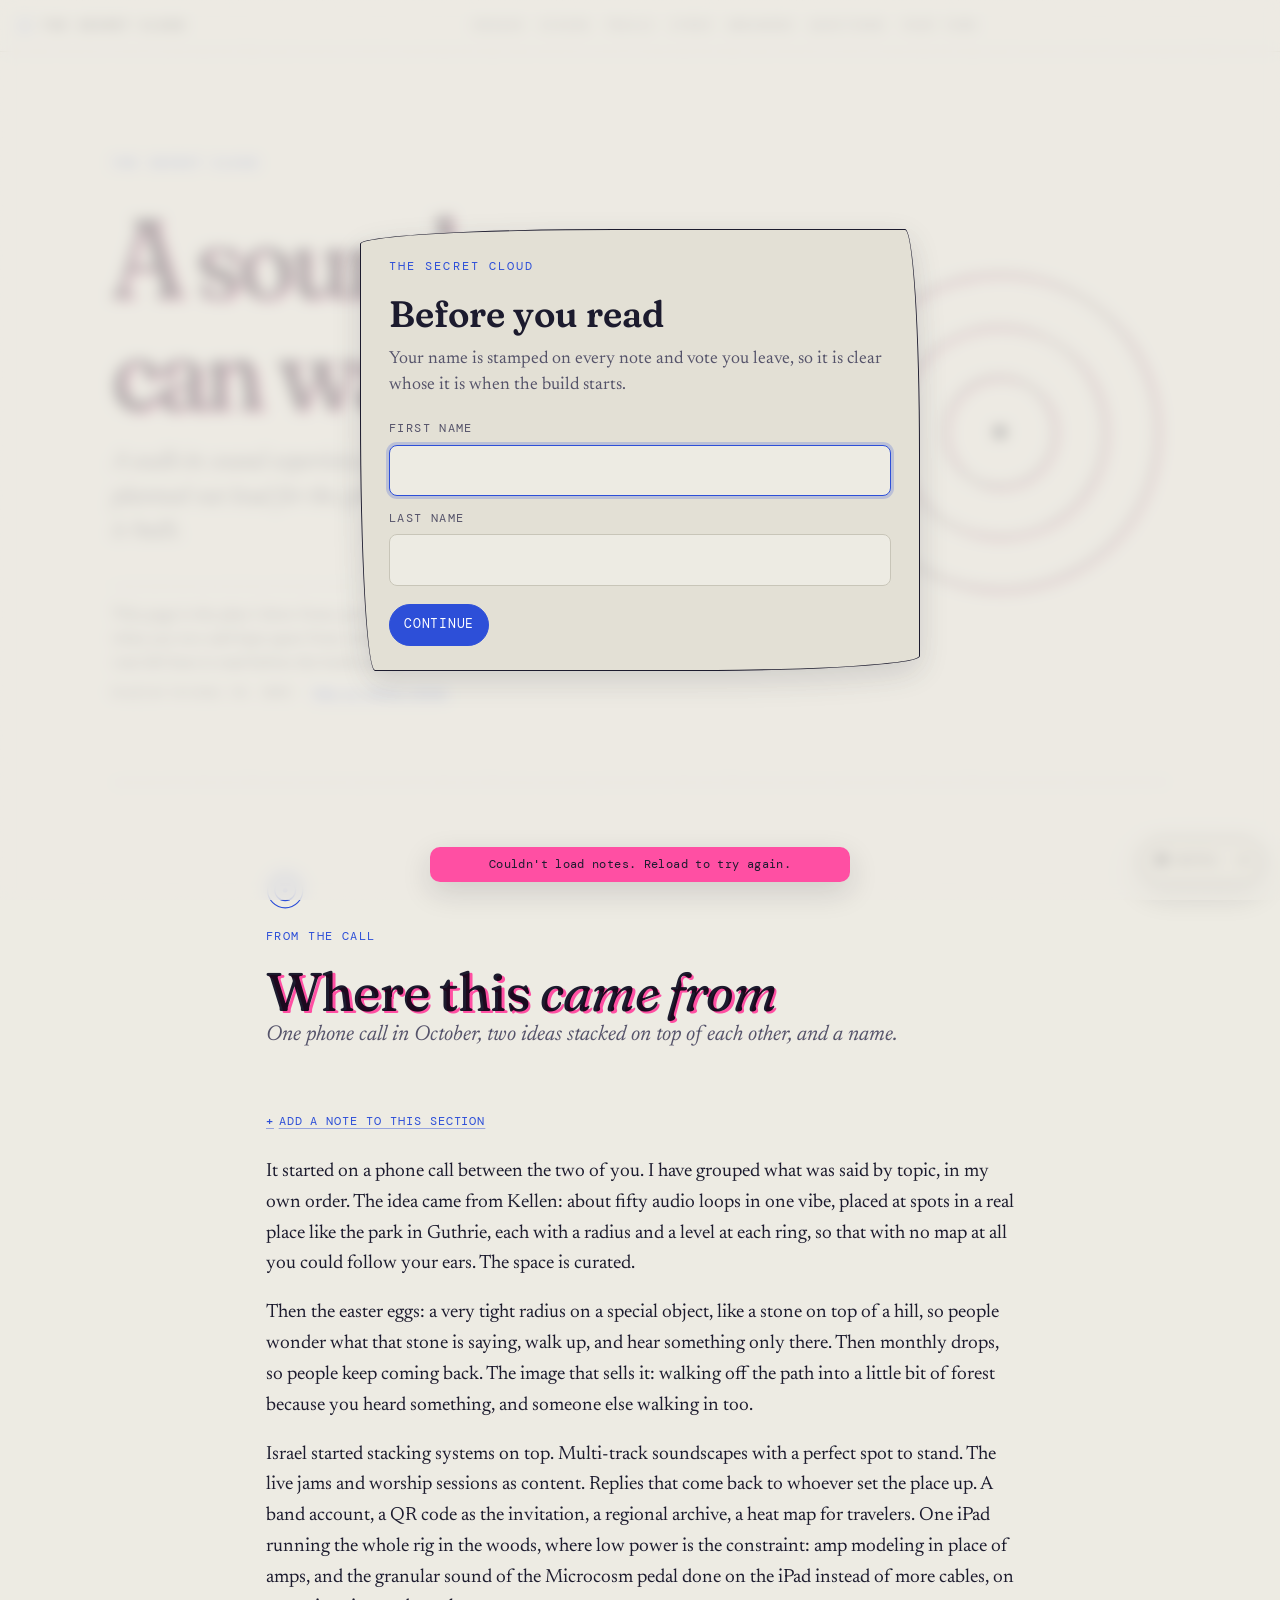
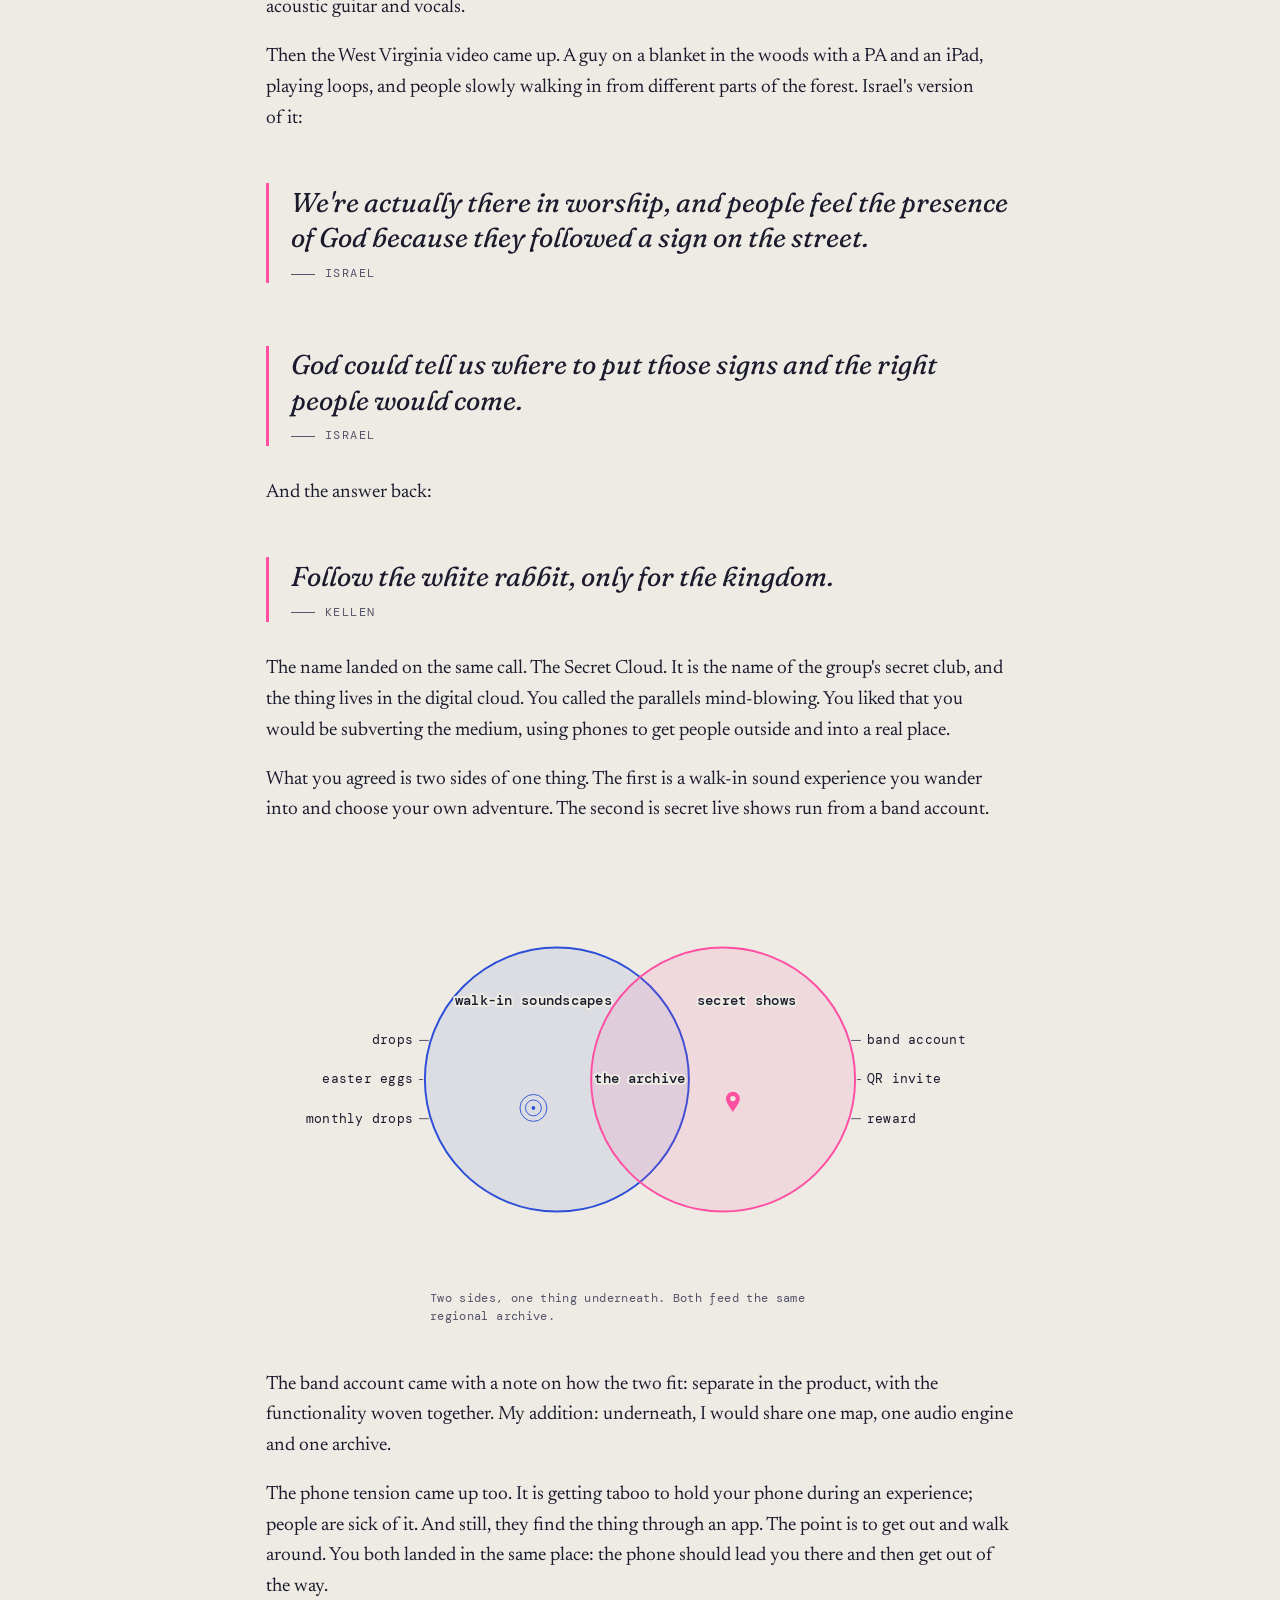
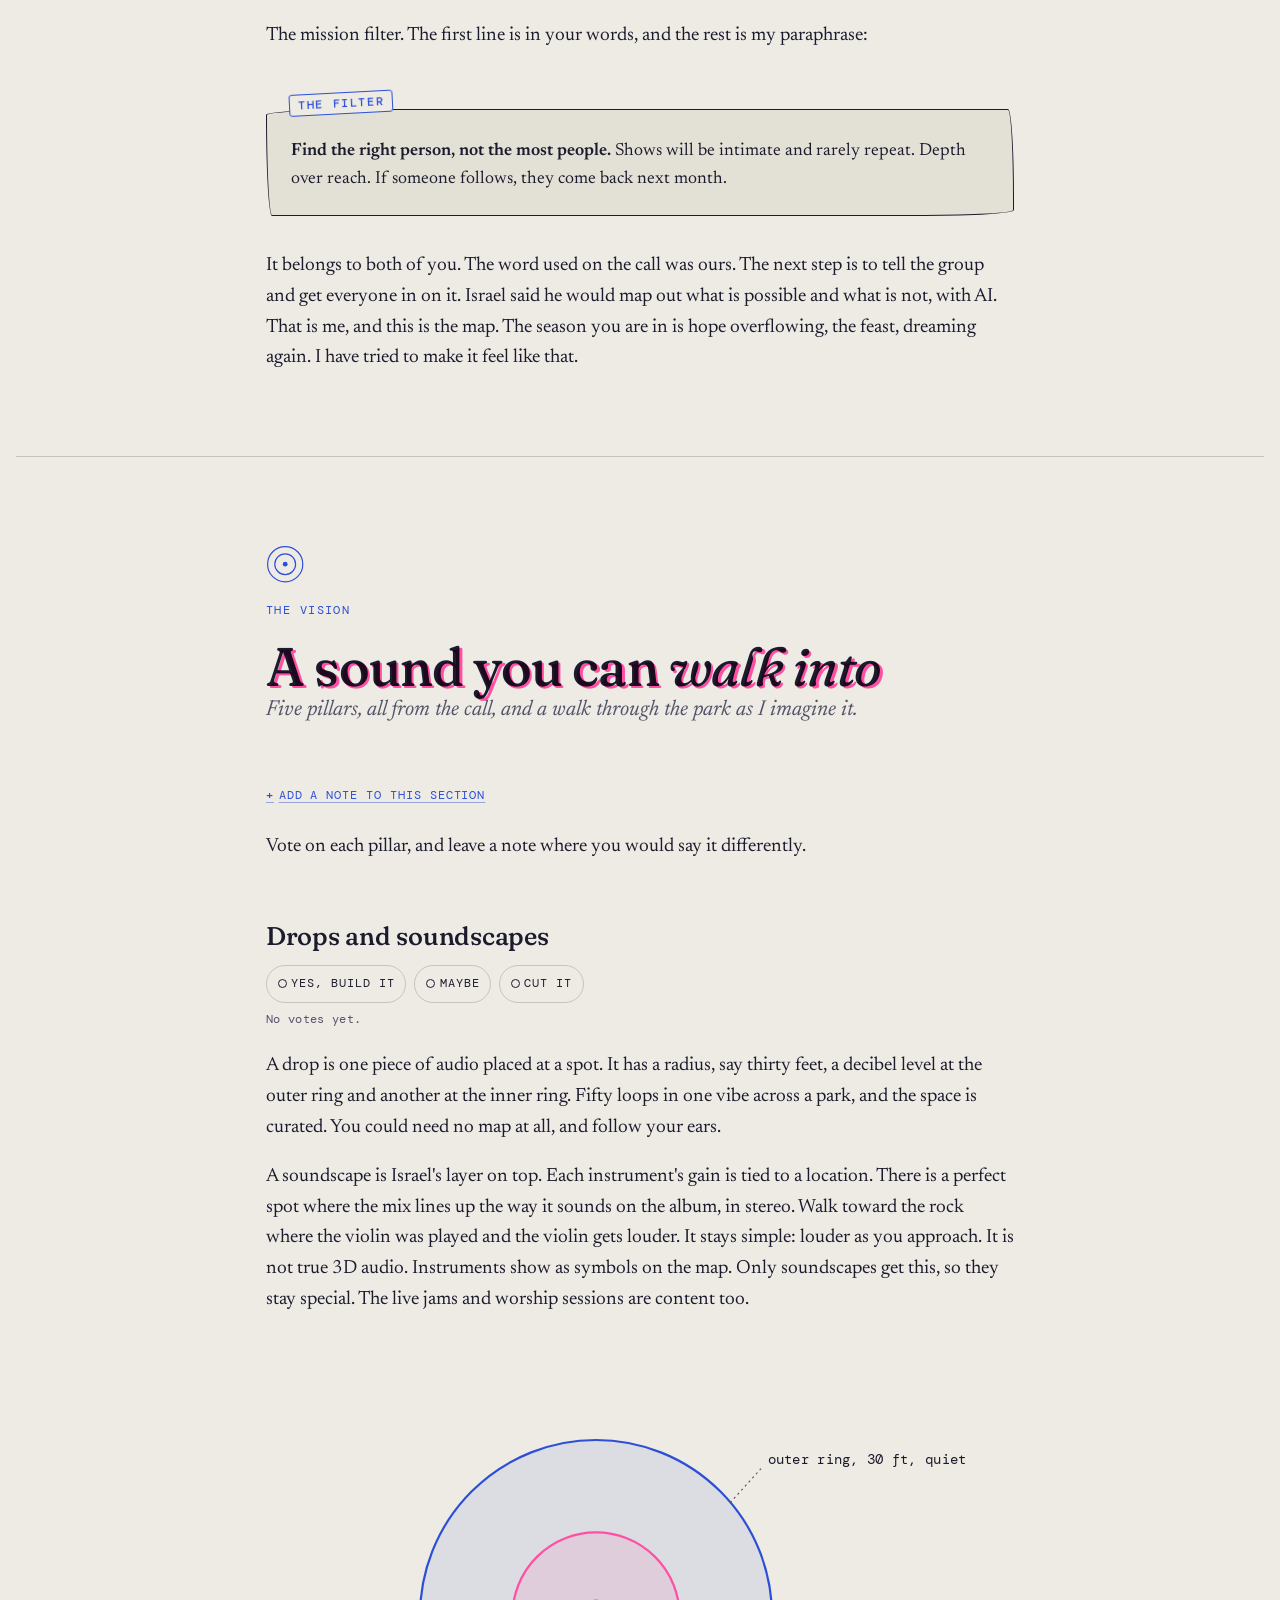
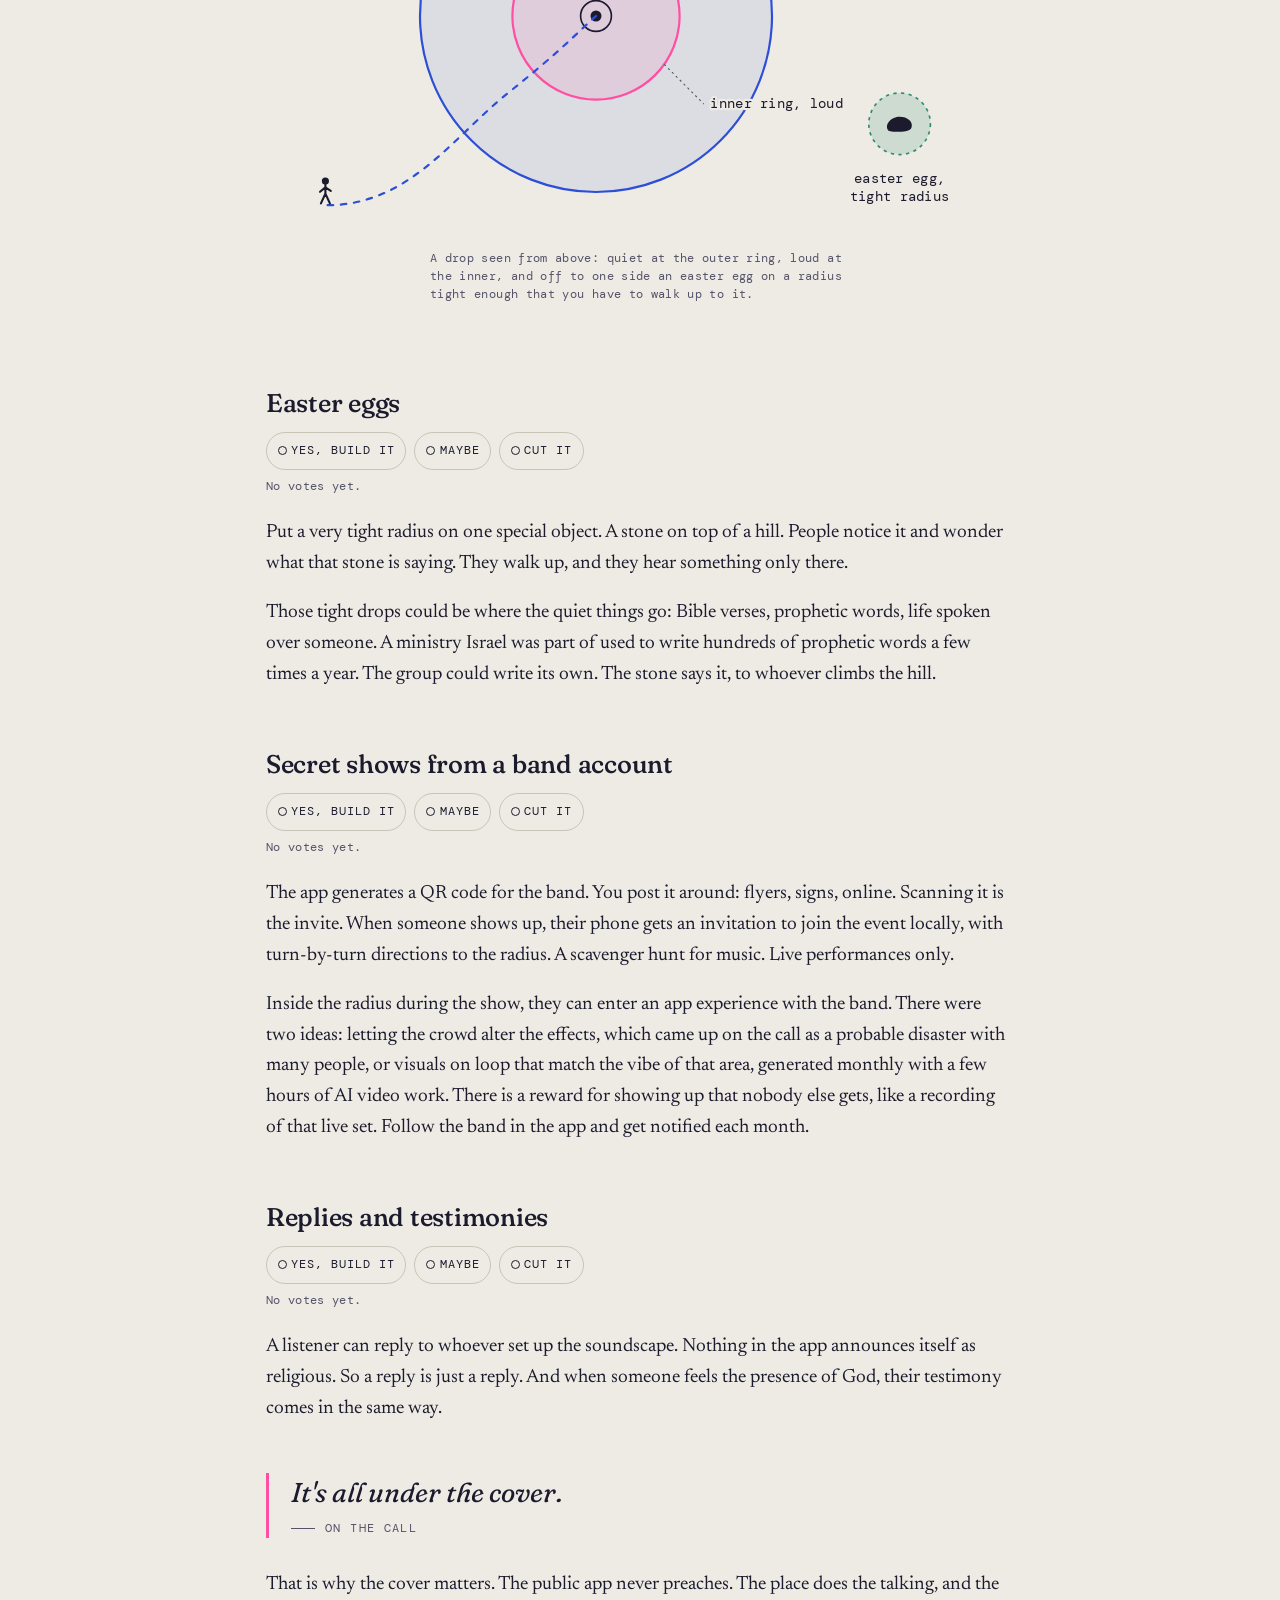
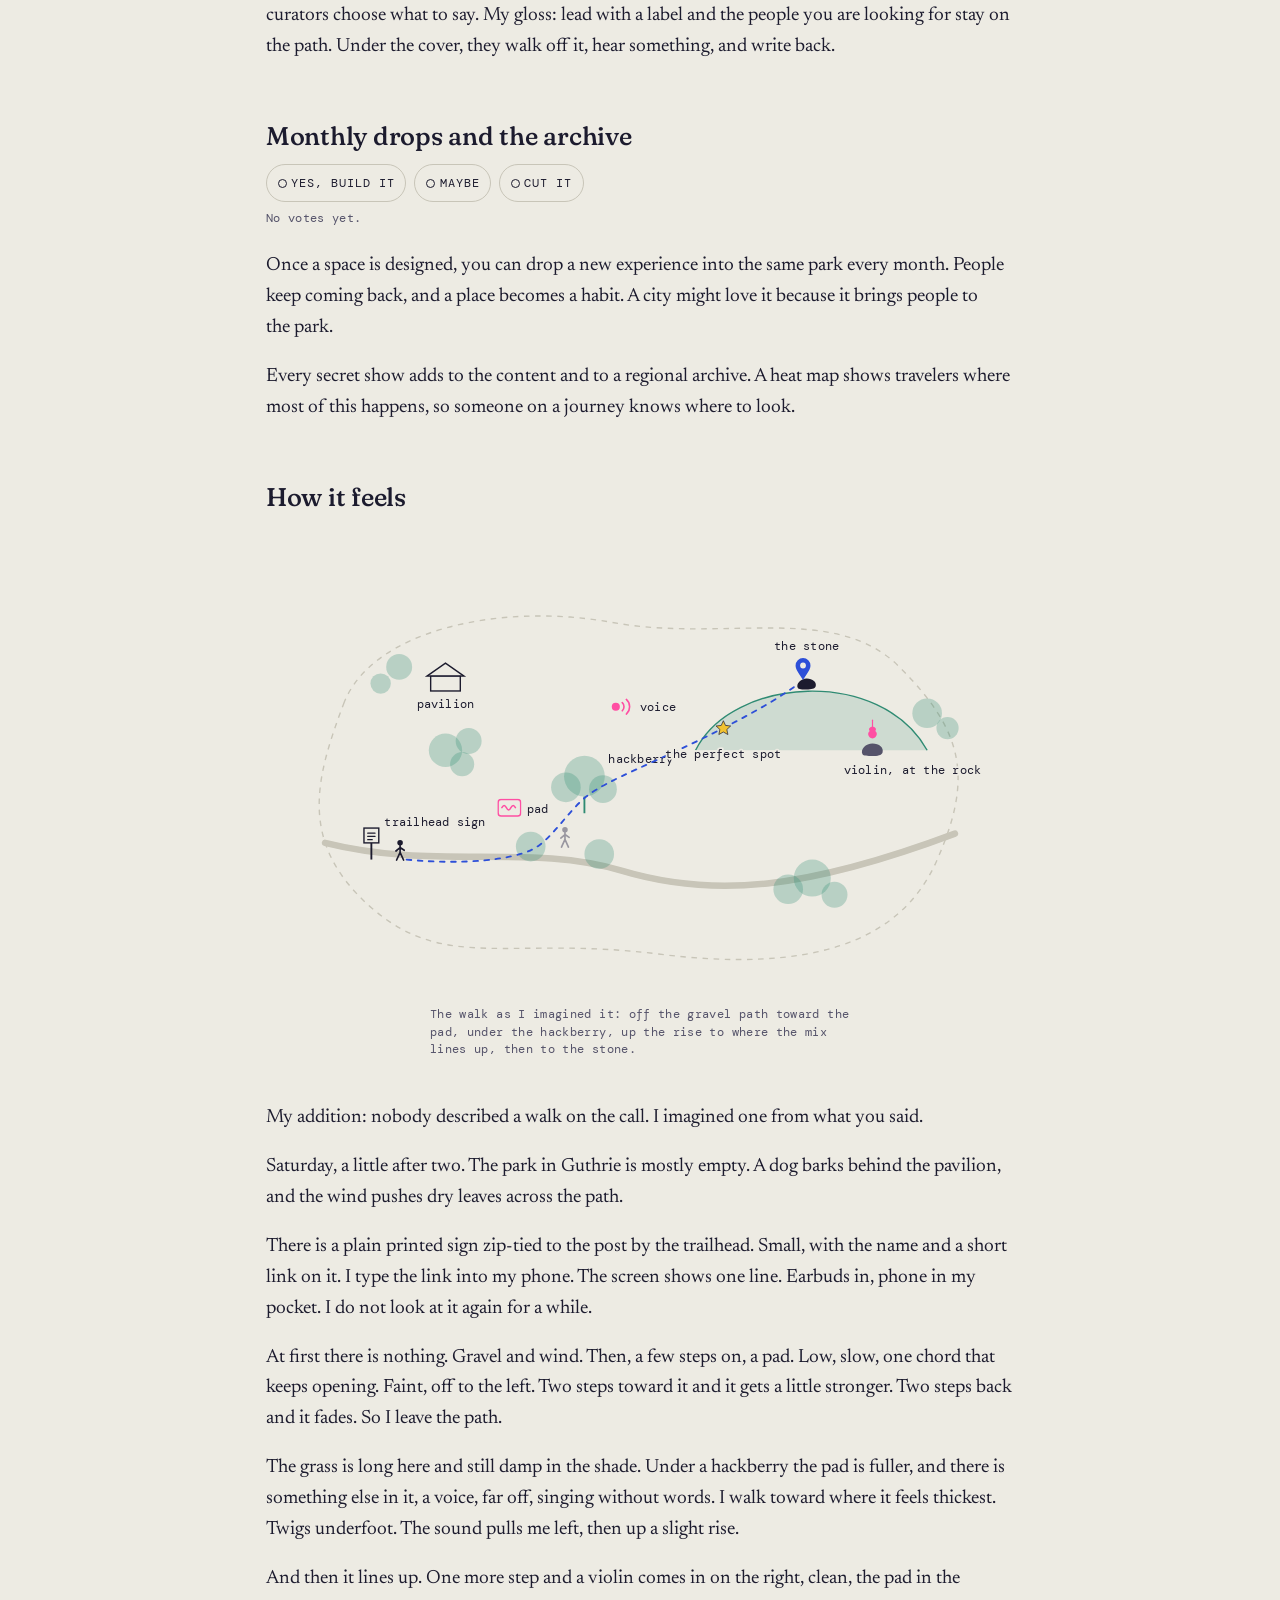
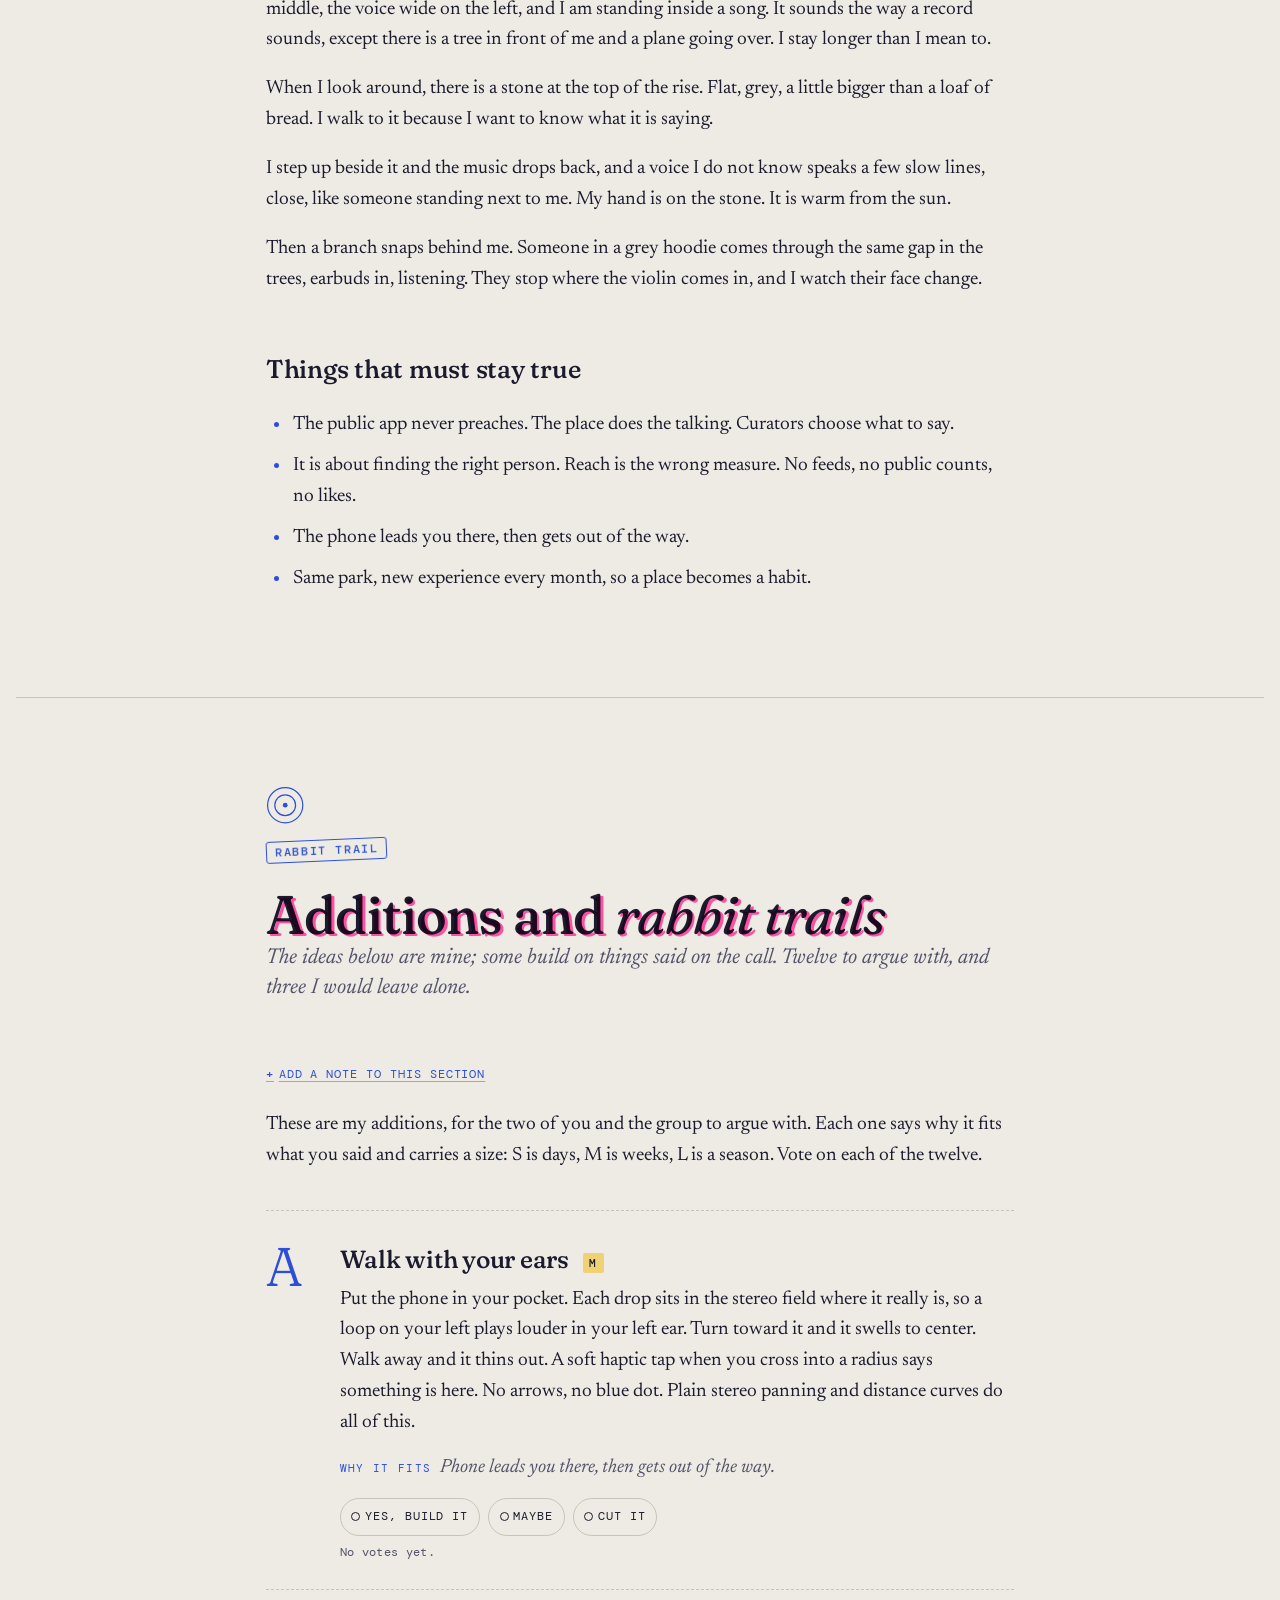
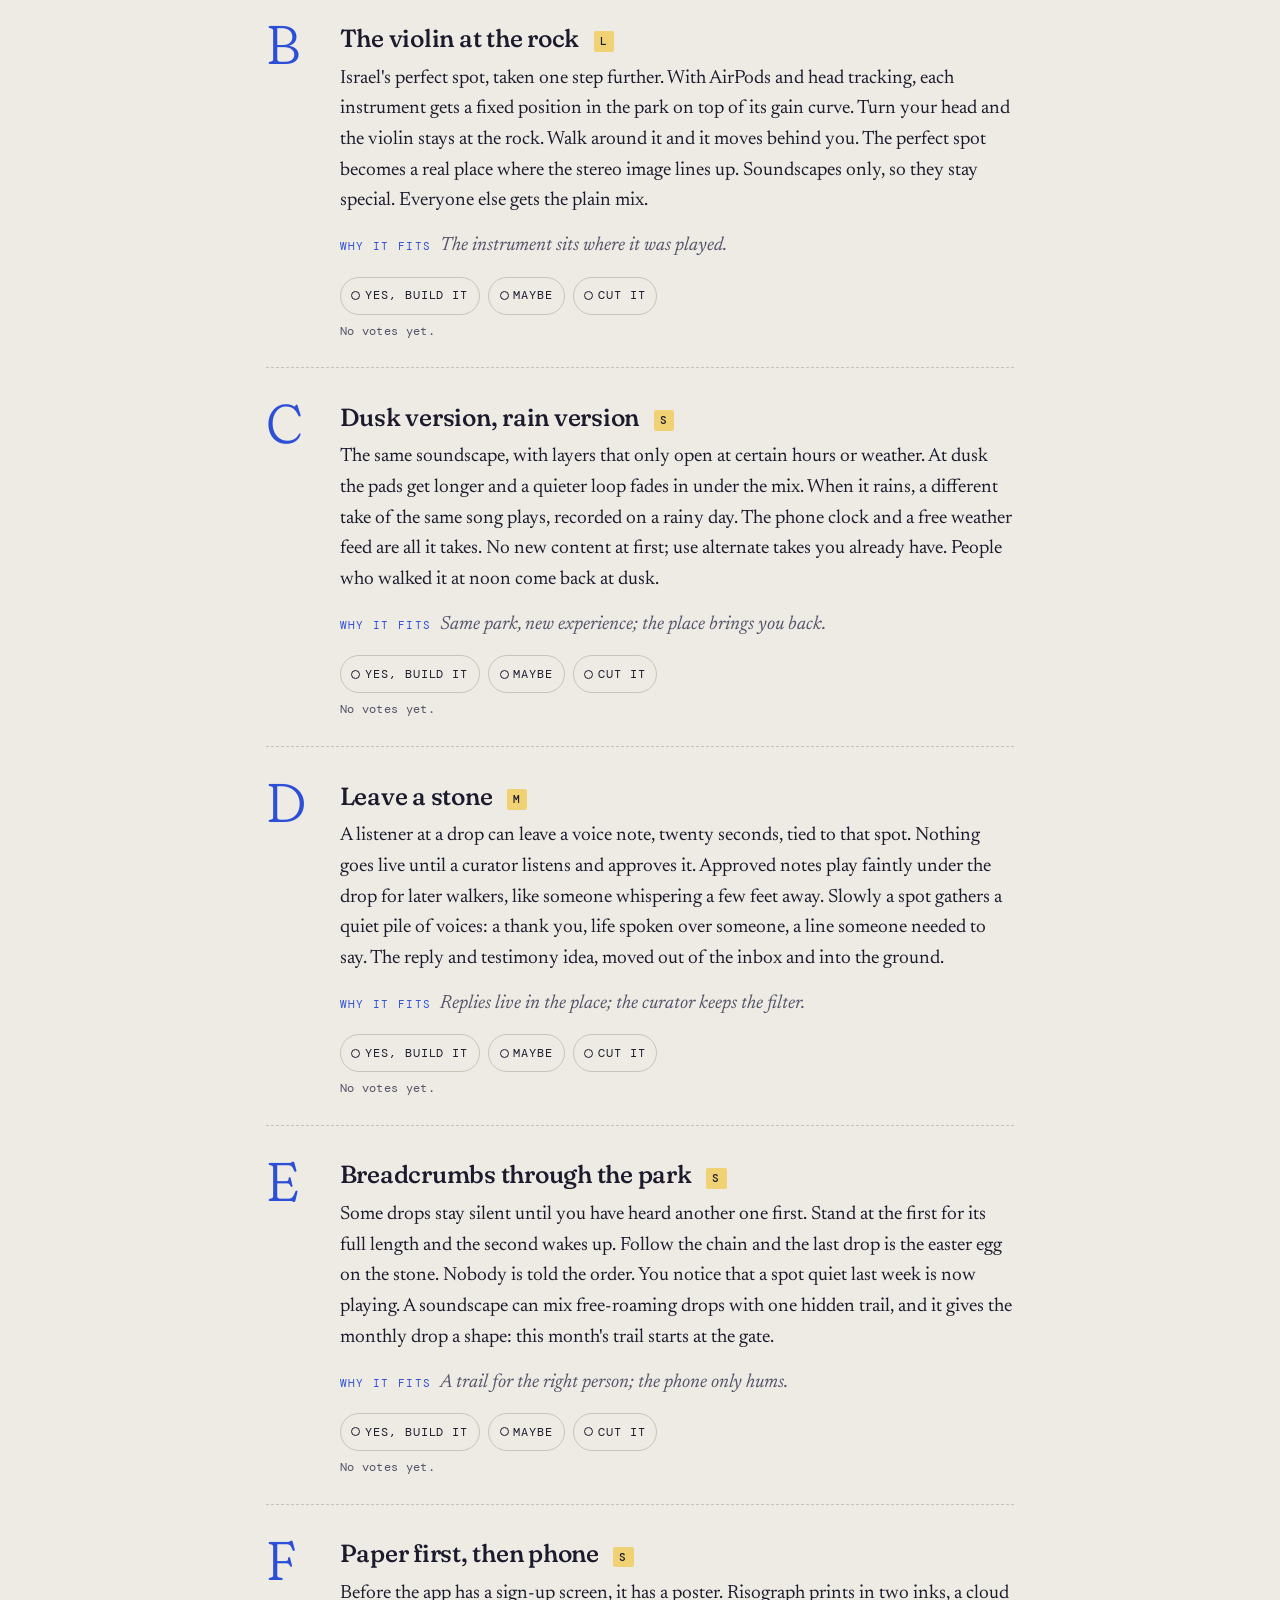
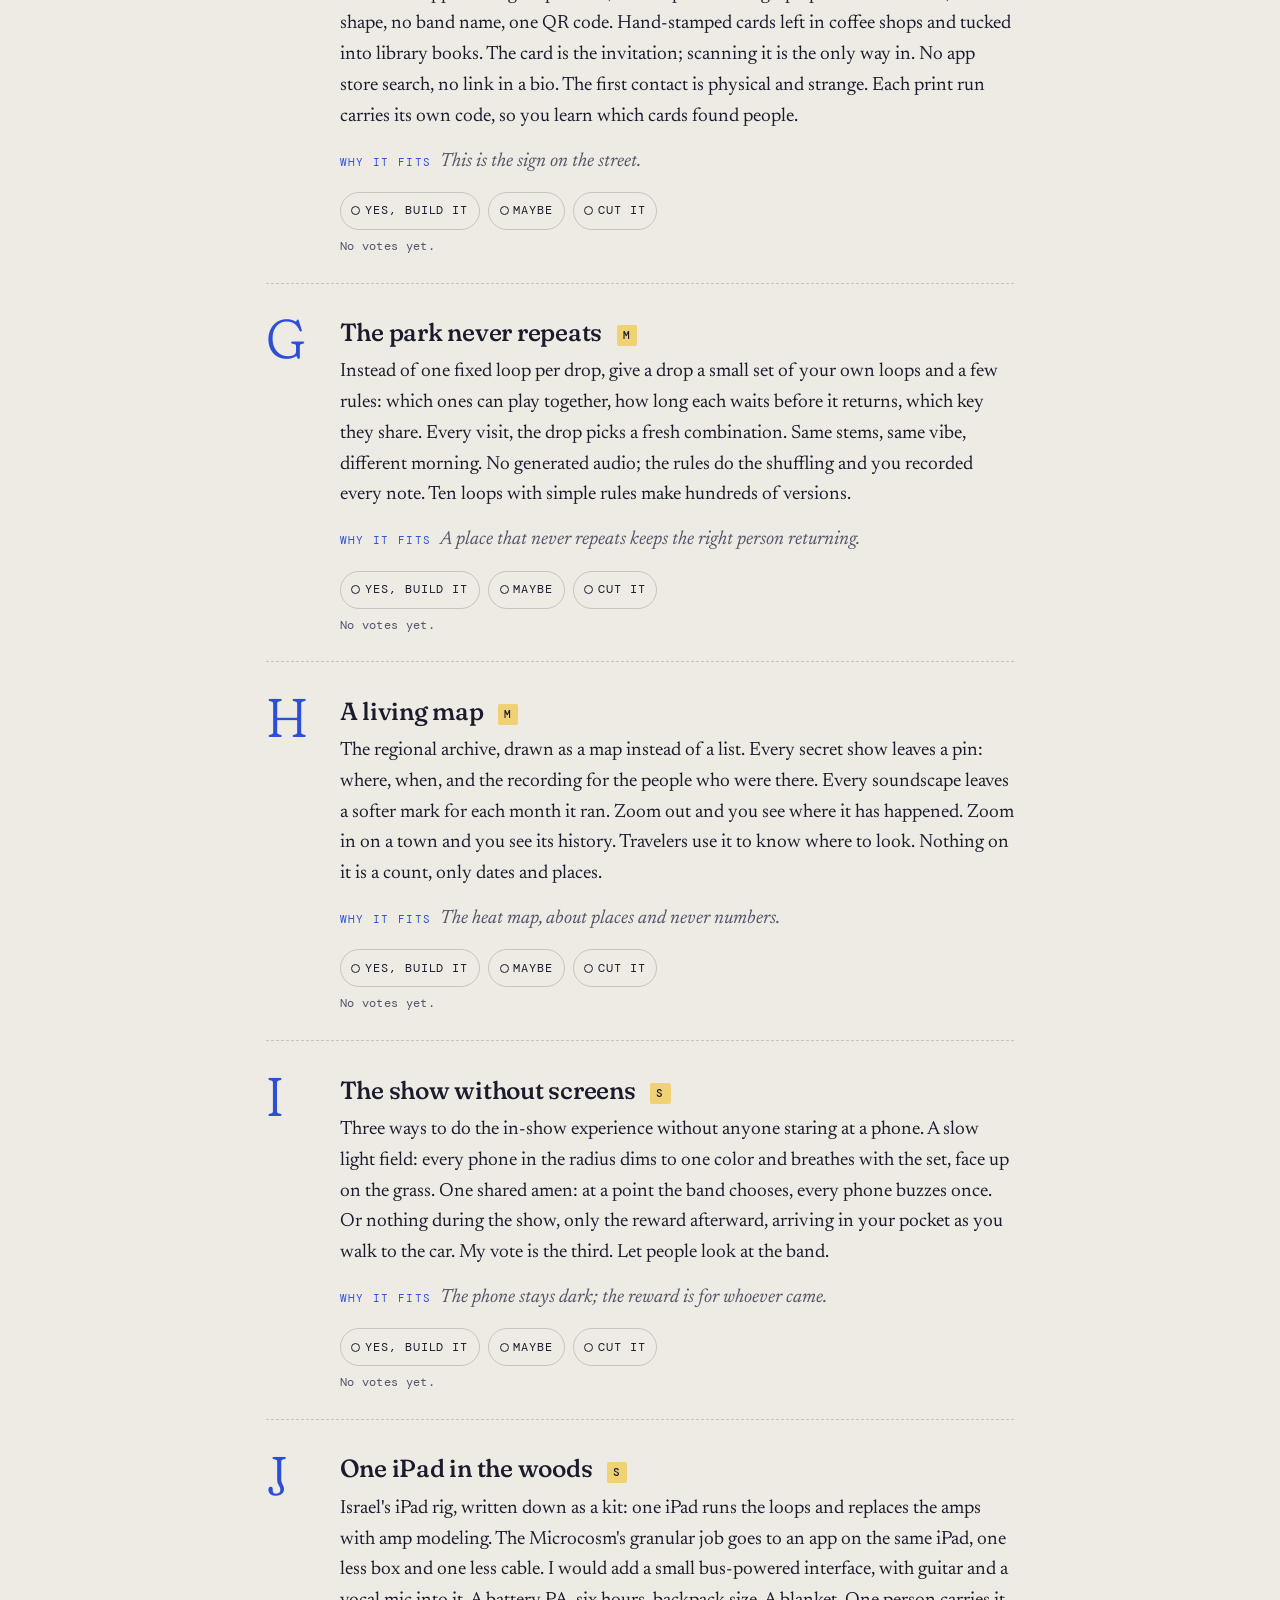
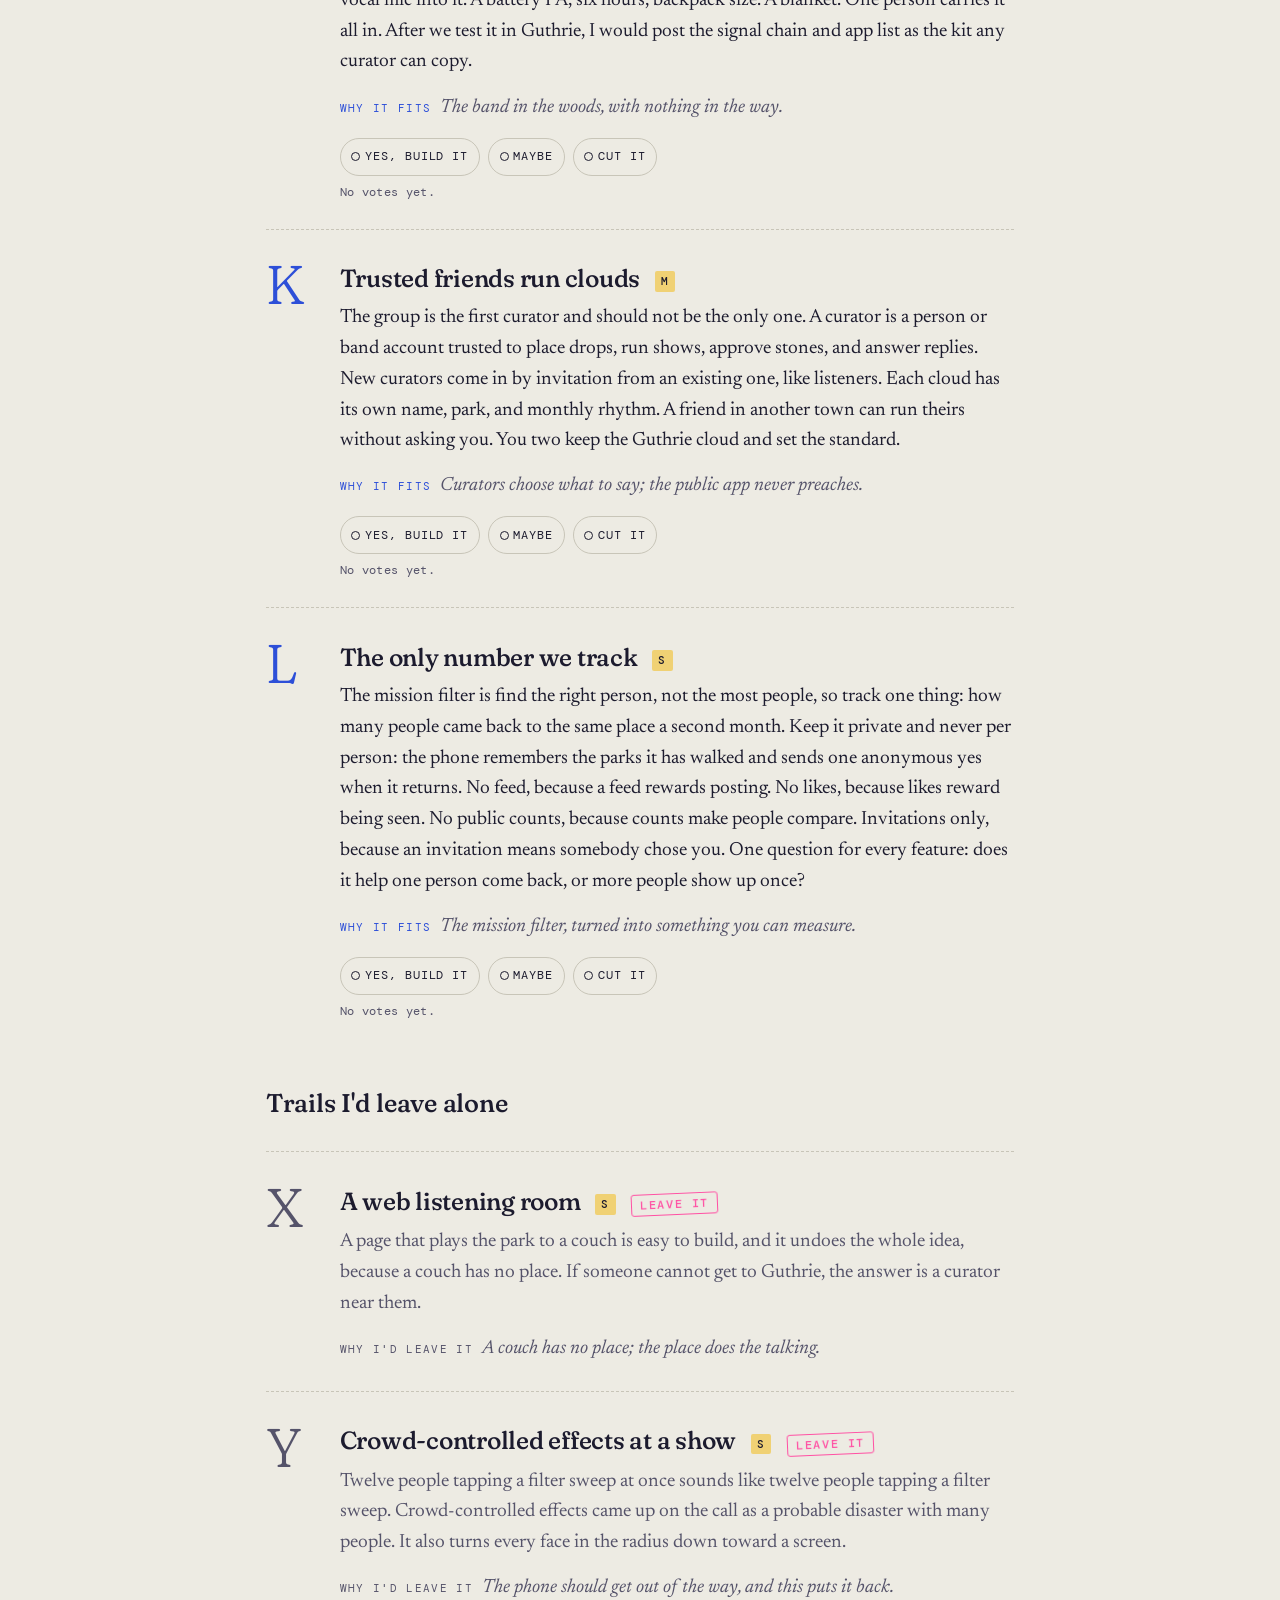
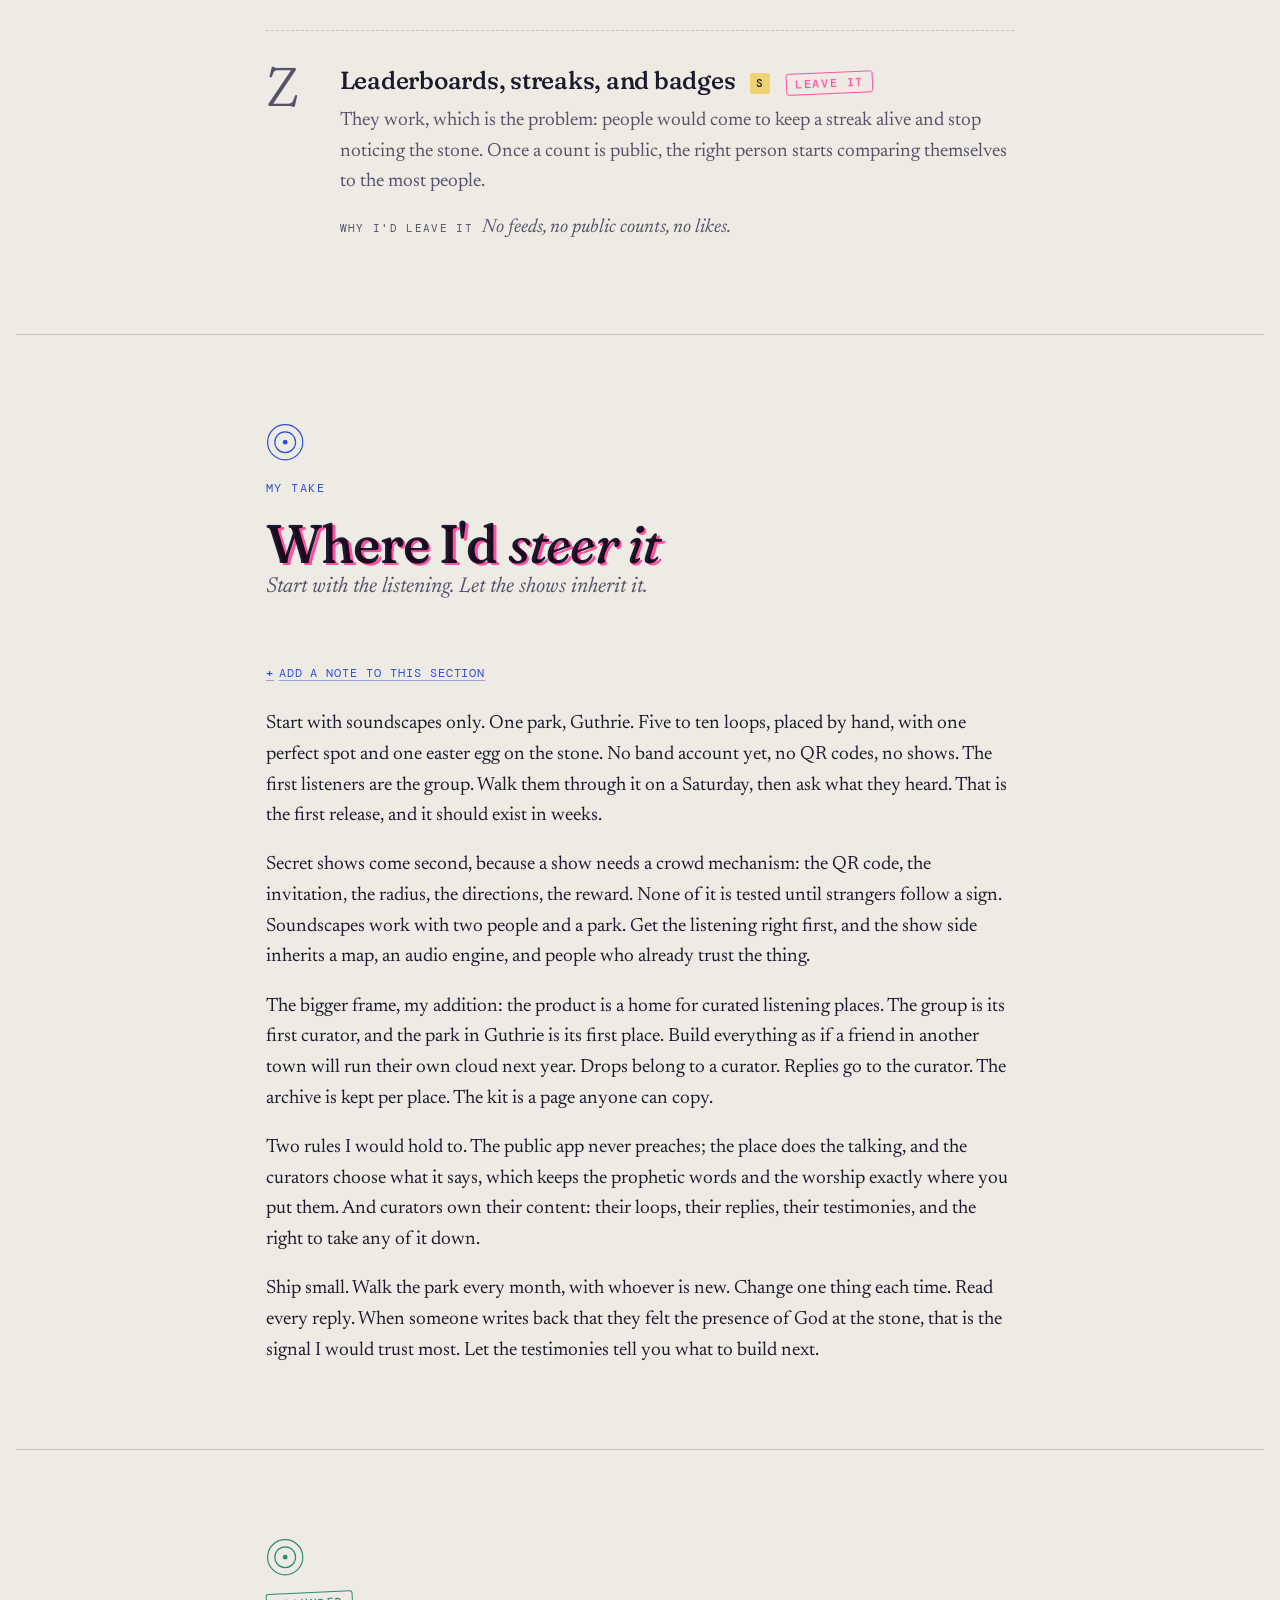
==== commit 489caf20: "Name Kellen as the idea's originator and drop Claude from the page Applies Israel's review note: eve" ====
--- a/index.html
+++ b/index.html
@@ -76,7 +76,7 @@
         <p class="dek">A walk-in sound experience and secret live shows, planned out loud for the group before anything is built.</p>
         <aside class="about" aria-label="About this page">
           <p>This page is the plan I drew from your October 2026 call, with what you two said kept apart from what I added. Every note and vote left here is read before the build starts.</p>
-          <p class="about-meta">Written by Claude, your build partner · October 26, 2026 · <a href="#marks">How to leave notes</a></p>
+          <p class="about-meta">Drafted October 26, 2026 · <a href="#marks">How to leave notes</a></p>
         </aside>
       </div>
       <svg class="hero-rings" viewBox="0 0 320 320" width="100%" role="img" aria-label="Three concentric rings, slowly breathing: a drop seen from above">
@@ -101,14 +101,14 @@
   <h2 id="origin-title" class="display misreg"><span class="misreg-pink" aria-hidden="true">Where this <em>came from</em></span><span class="misreg-ink">Where this <em>came from</em></span></h2>
   <p class="dek">One phone call in October, two ideas stacked on top of each other, and a name.</p>
 </header>
-<p data-block="origin-p-1">It started on a phone call between the two of you. I have grouped what was said by topic, in my own order. The idea came from Israel's bandmate: about fifty audio loops in one vibe, placed at spots in a real place like the park in Guthrie, each with a radius and a level at each ring, so that with no map at all you could follow your ears. The space is curated.</p>
+<p data-block="origin-p-1">It started on a phone call between the two of you. I have grouped what was said by topic, in my own order. The idea came from Kellen: about fifty audio loops in one vibe, placed at spots in a real place like the park in Guthrie, each with a radius and a level at each ring, so that with no map at all you could follow your ears. The space is curated.</p>
 <p data-block="origin-p-2">Then the easter eggs: a very tight radius on a special object, like a stone on top of a hill, so people wonder what that stone is saying, walk up, and hear something only there. Then monthly drops, so people keep coming back. The image that sells it: walking off the path into a little bit of forest because you heard something, and someone else walking in too.</p>
 <p data-block="origin-p-3">Israel started stacking systems on top. Multi-track soundscapes with a perfect spot to stand. The live jams and worship sessions as content. Replies that come back to whoever set the place up. A band account, a QR code as the invitation, a regional archive, a heat map for travelers. One iPad running the whole rig in the woods, where low power is the constraint: amp modeling in place of amps, and the granular sound of the Microcosm pedal done on the iPad instead of more cables, on acoustic guitar and vocals.</p>
 <p data-block="origin-p-4">Then the West Virginia video came up. A guy on a blanket in the woods with a PA and an iPad, playing loops, and people slowly walking in from different parts of the forest. Israel's version of it:</p>
 <blockquote data-block="origin-quote-1"><p>We're actually there in worship, and people feel the presence of God because they followed a sign on the street.</p><cite>Israel</cite></blockquote>
 <blockquote data-block="origin-quote-2"><p>God could tell us where to put those signs and the right people would come.</p><cite>Israel</cite></blockquote>
 <p data-block="origin-p-5">And the answer back:</p>
-<blockquote data-block="origin-quote-3"><p>Follow the white rabbit, only for the kingdom.</p><cite>his bandmate</cite></blockquote>
+<blockquote data-block="origin-quote-3"><p>Follow the white rabbit, only for the kingdom.</p><cite>Kellen</cite></blockquote>
 <p data-block="origin-p-6">The name landed on the same call. The Secret Cloud. It is the name of the group's secret club, and the thing lives in the digital cloud. You called the parallels mind-blowing. You liked that you would be subverting the medium, using phones to get people outside and into a real place.</p>
 <p data-block="origin-p-7">What you agreed is two sides of one thing. The first is a walk-in sound experience you wander into and choose your own adventure. The second is secret live shows run from a band account.</p>
 <figure class="spread diagram" data-block="origin-diagram-two-sides"><div class="diagram-inner">
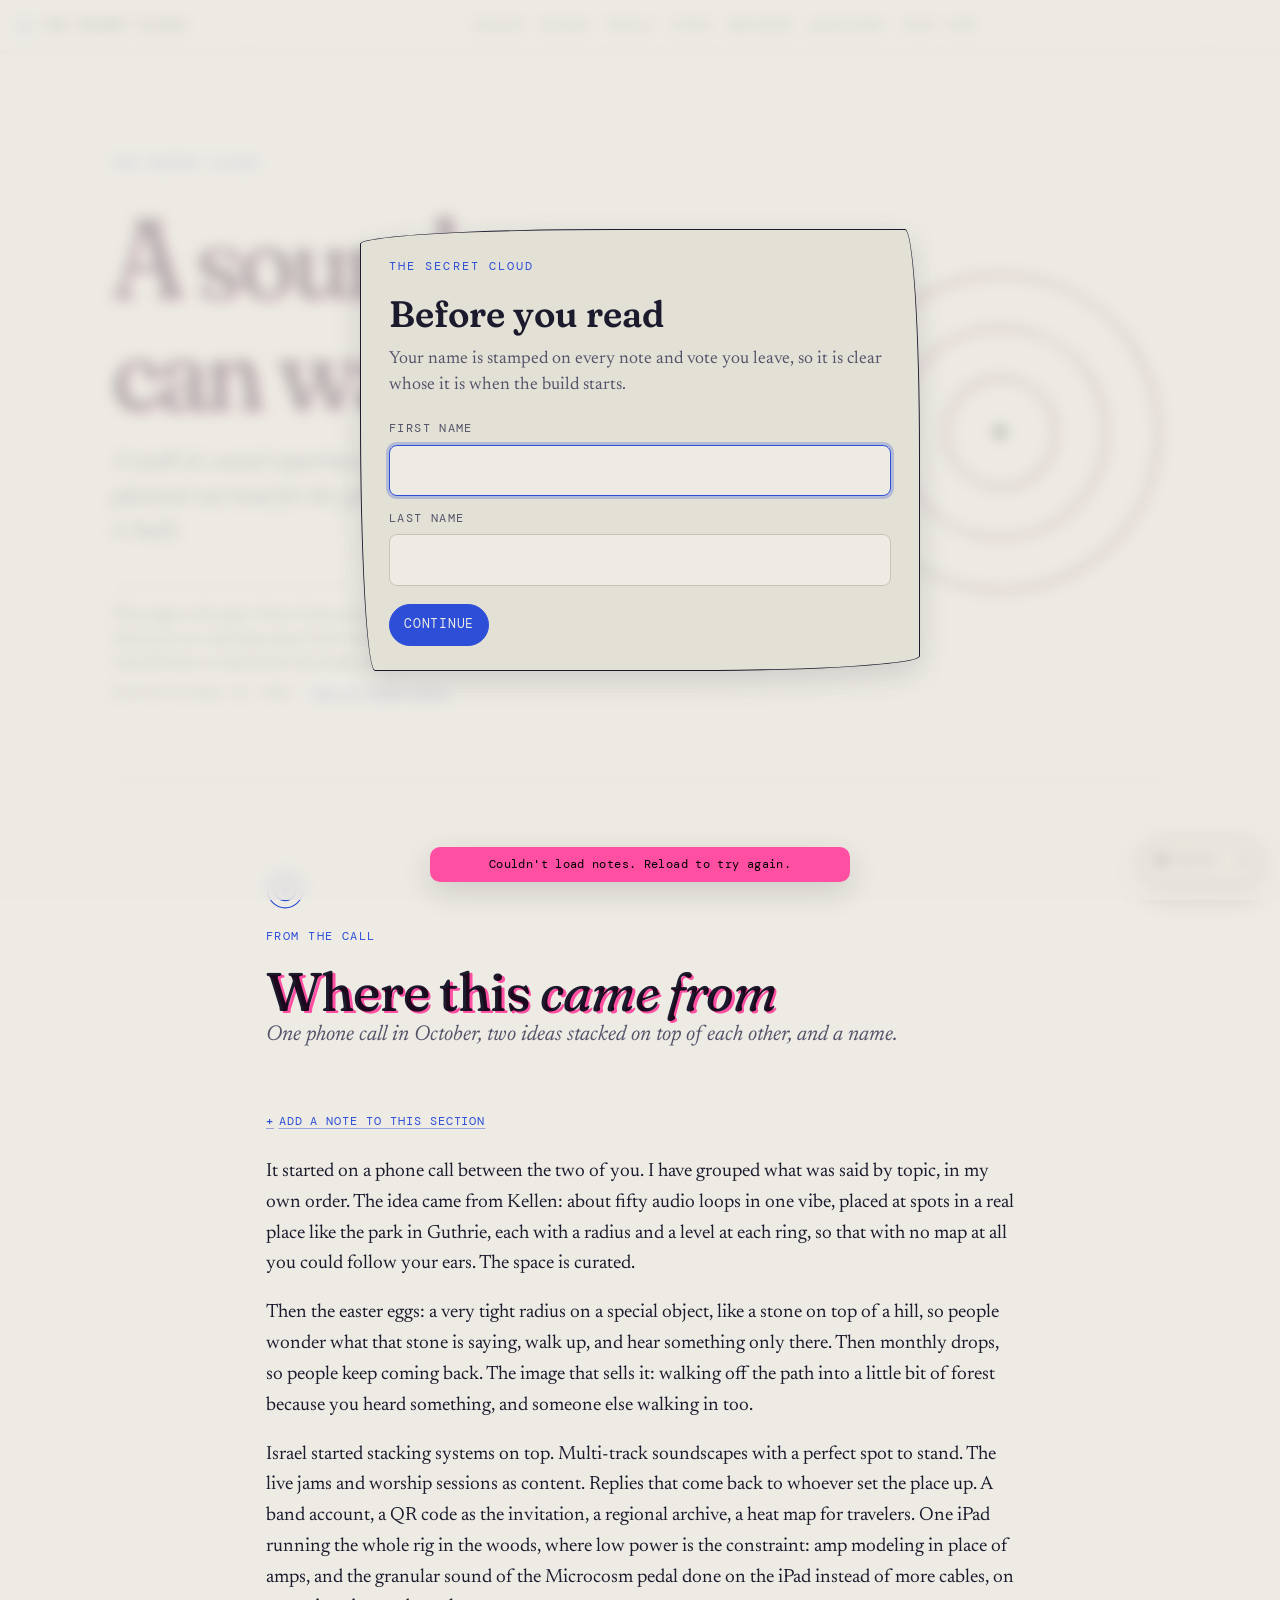
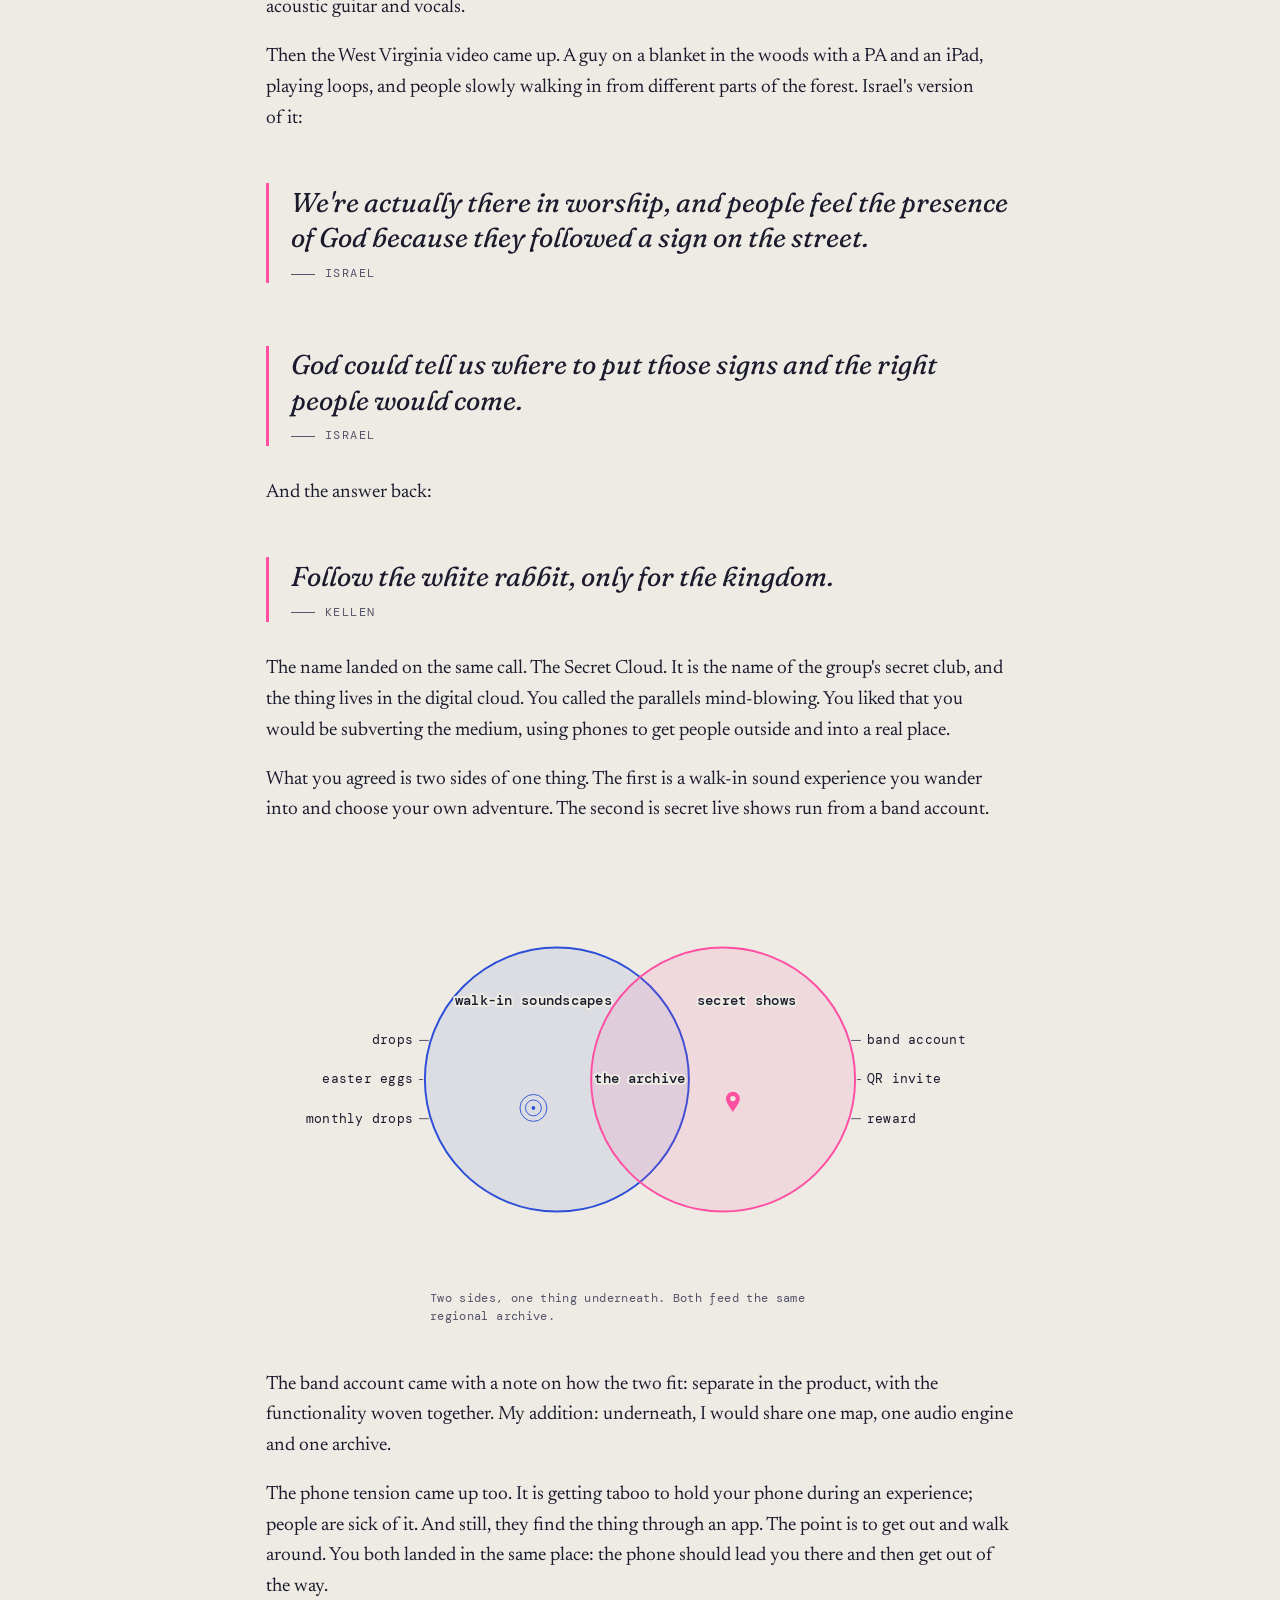
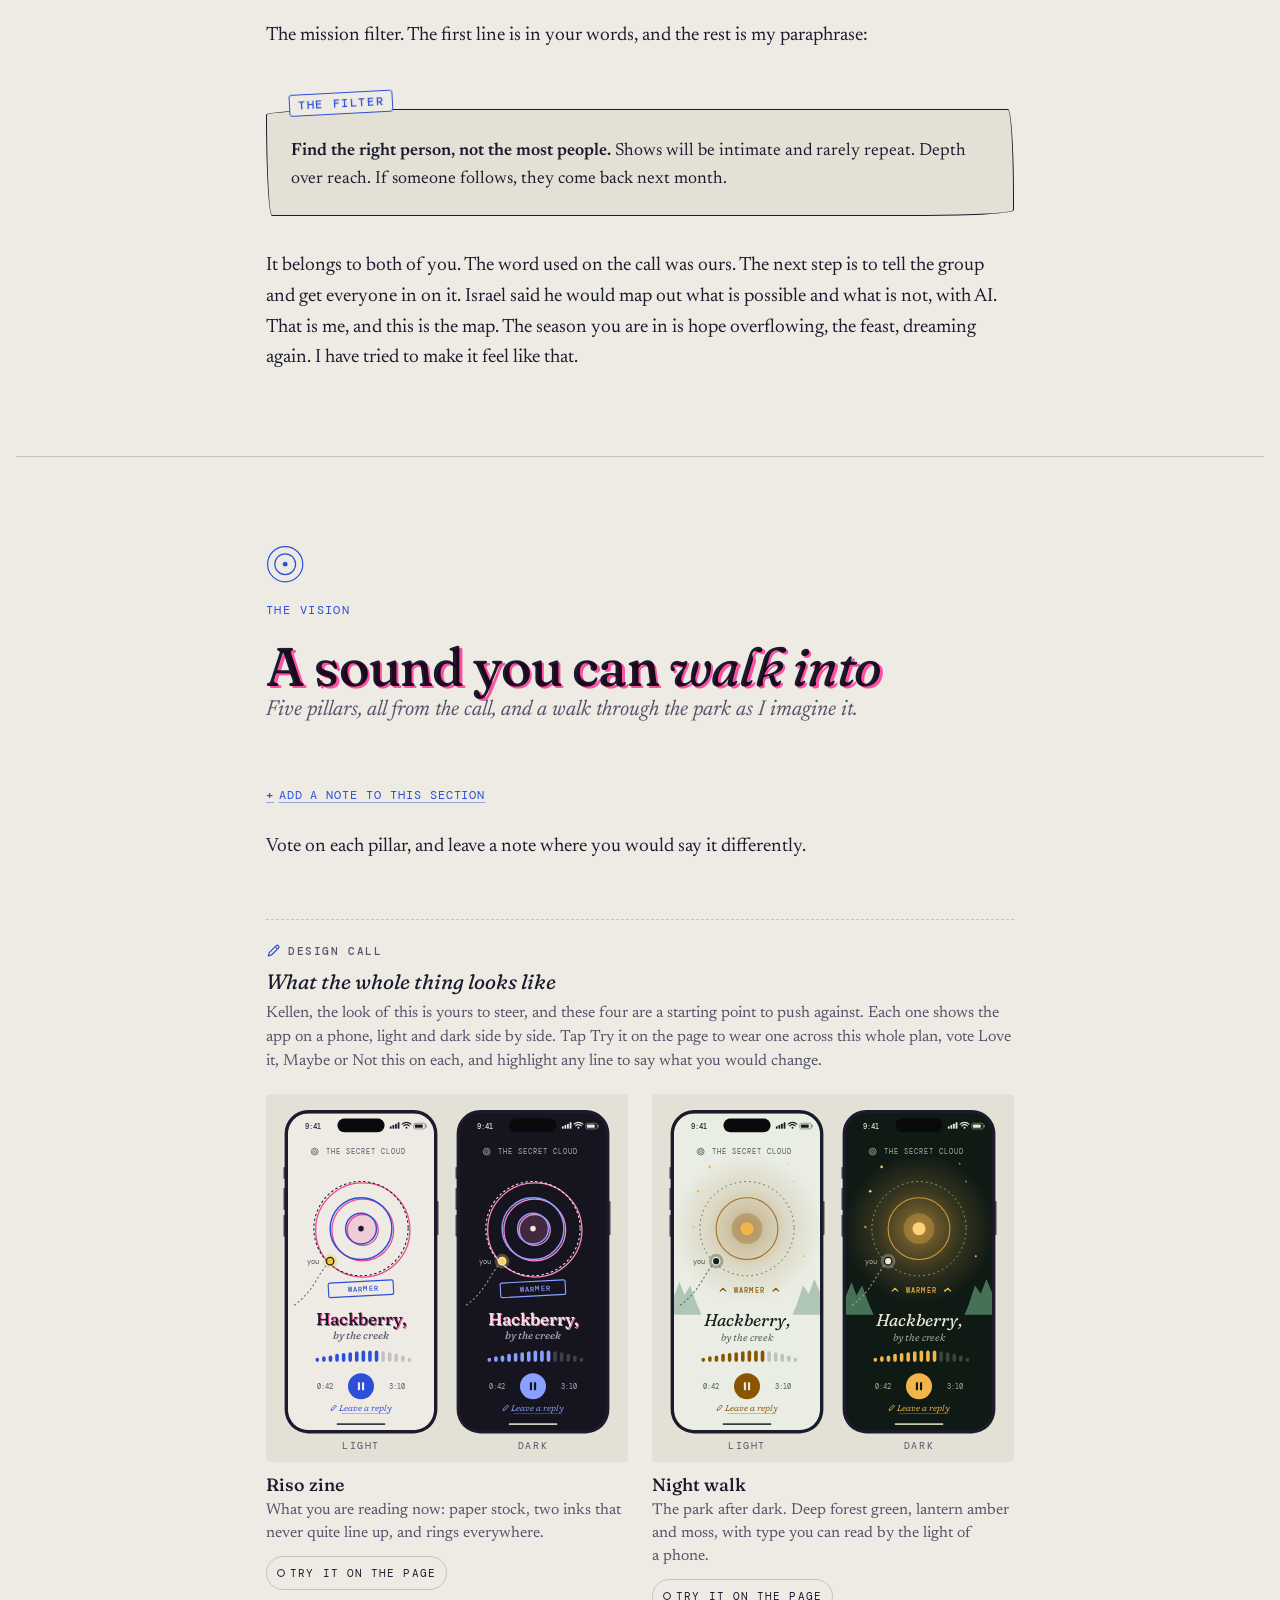
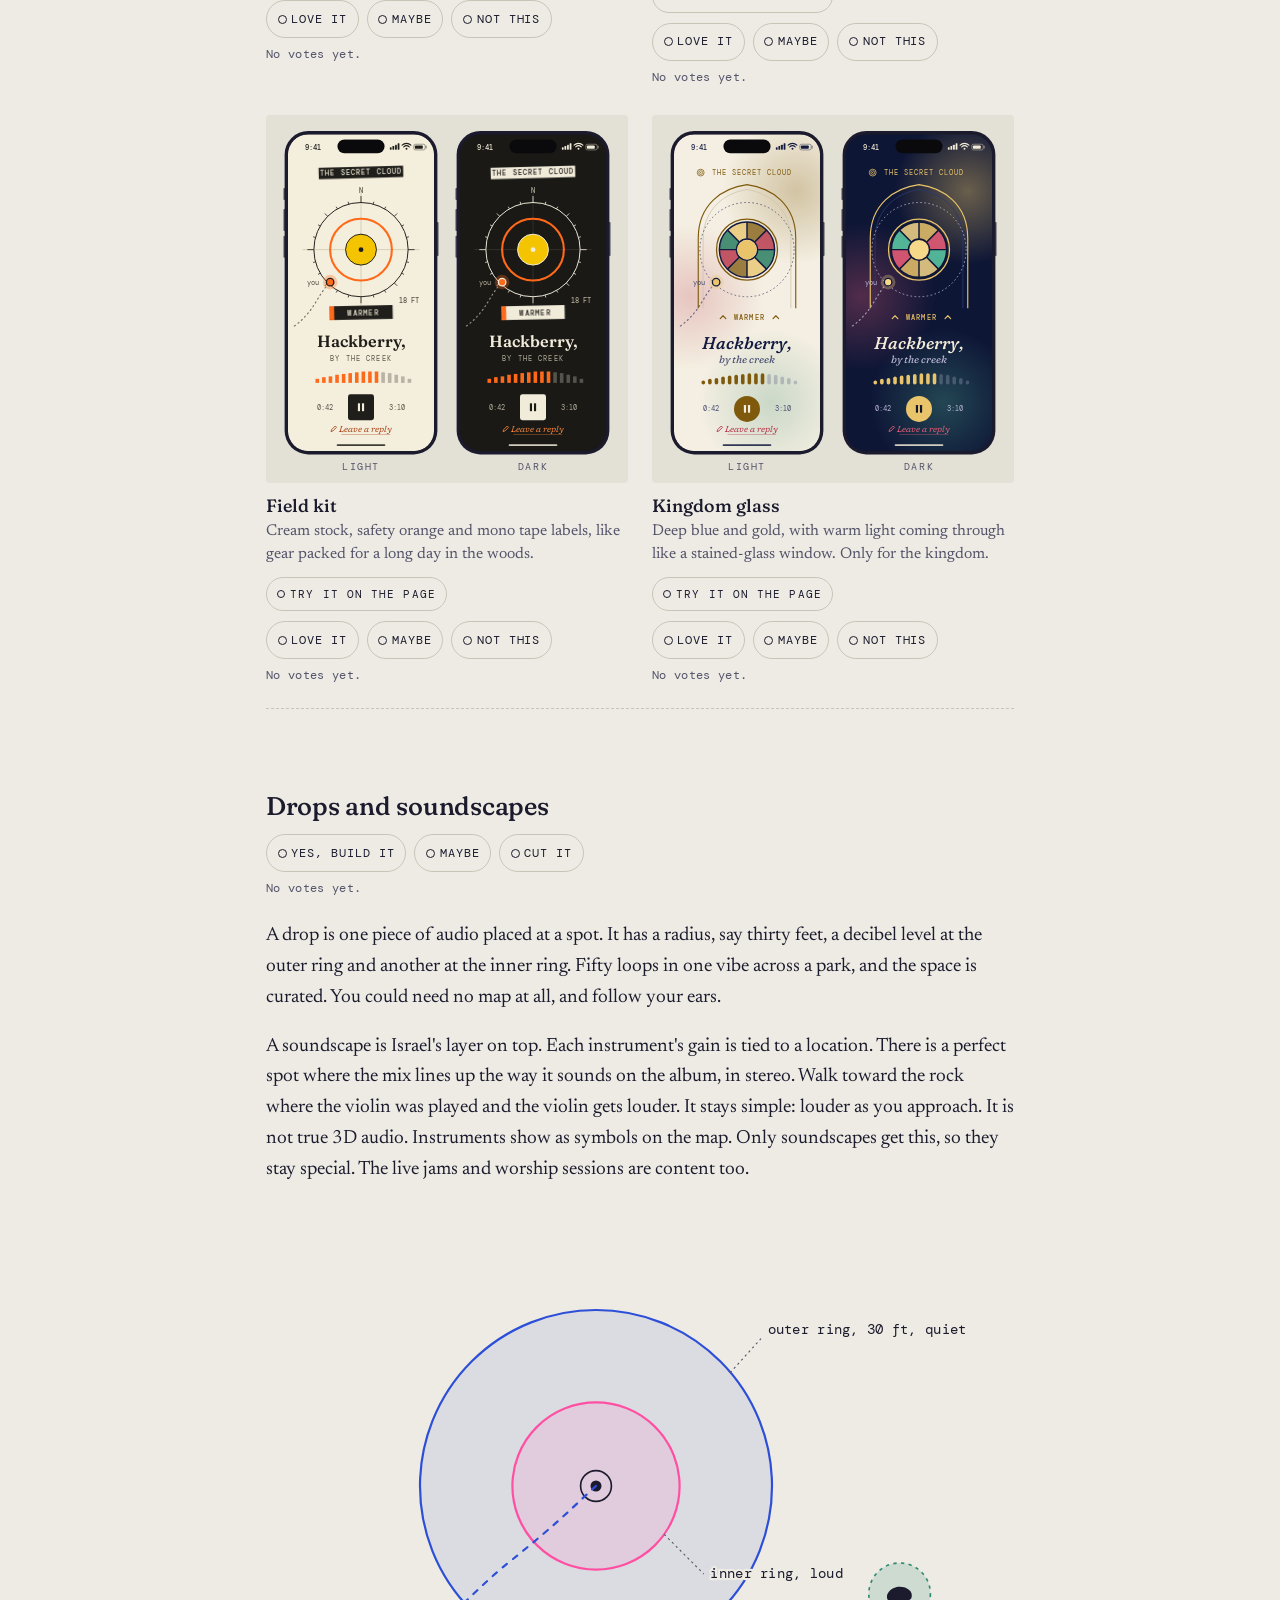
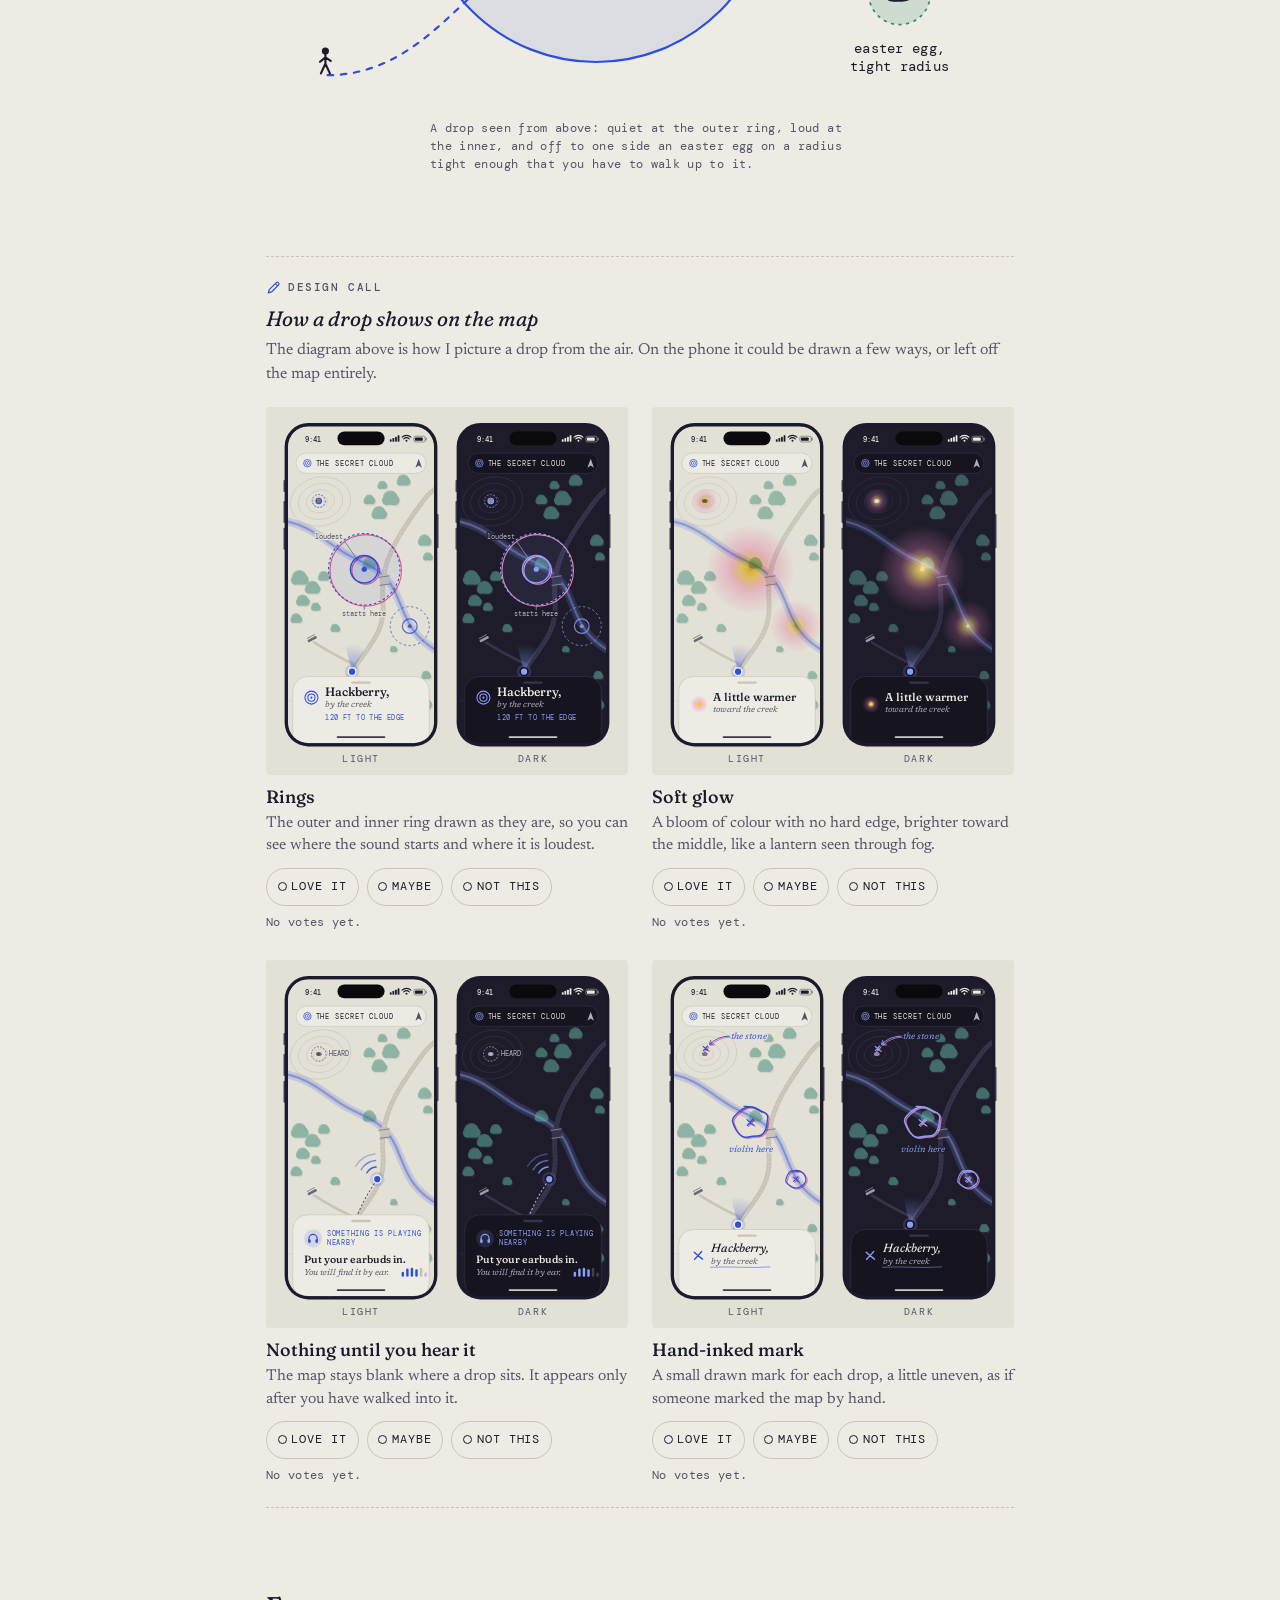
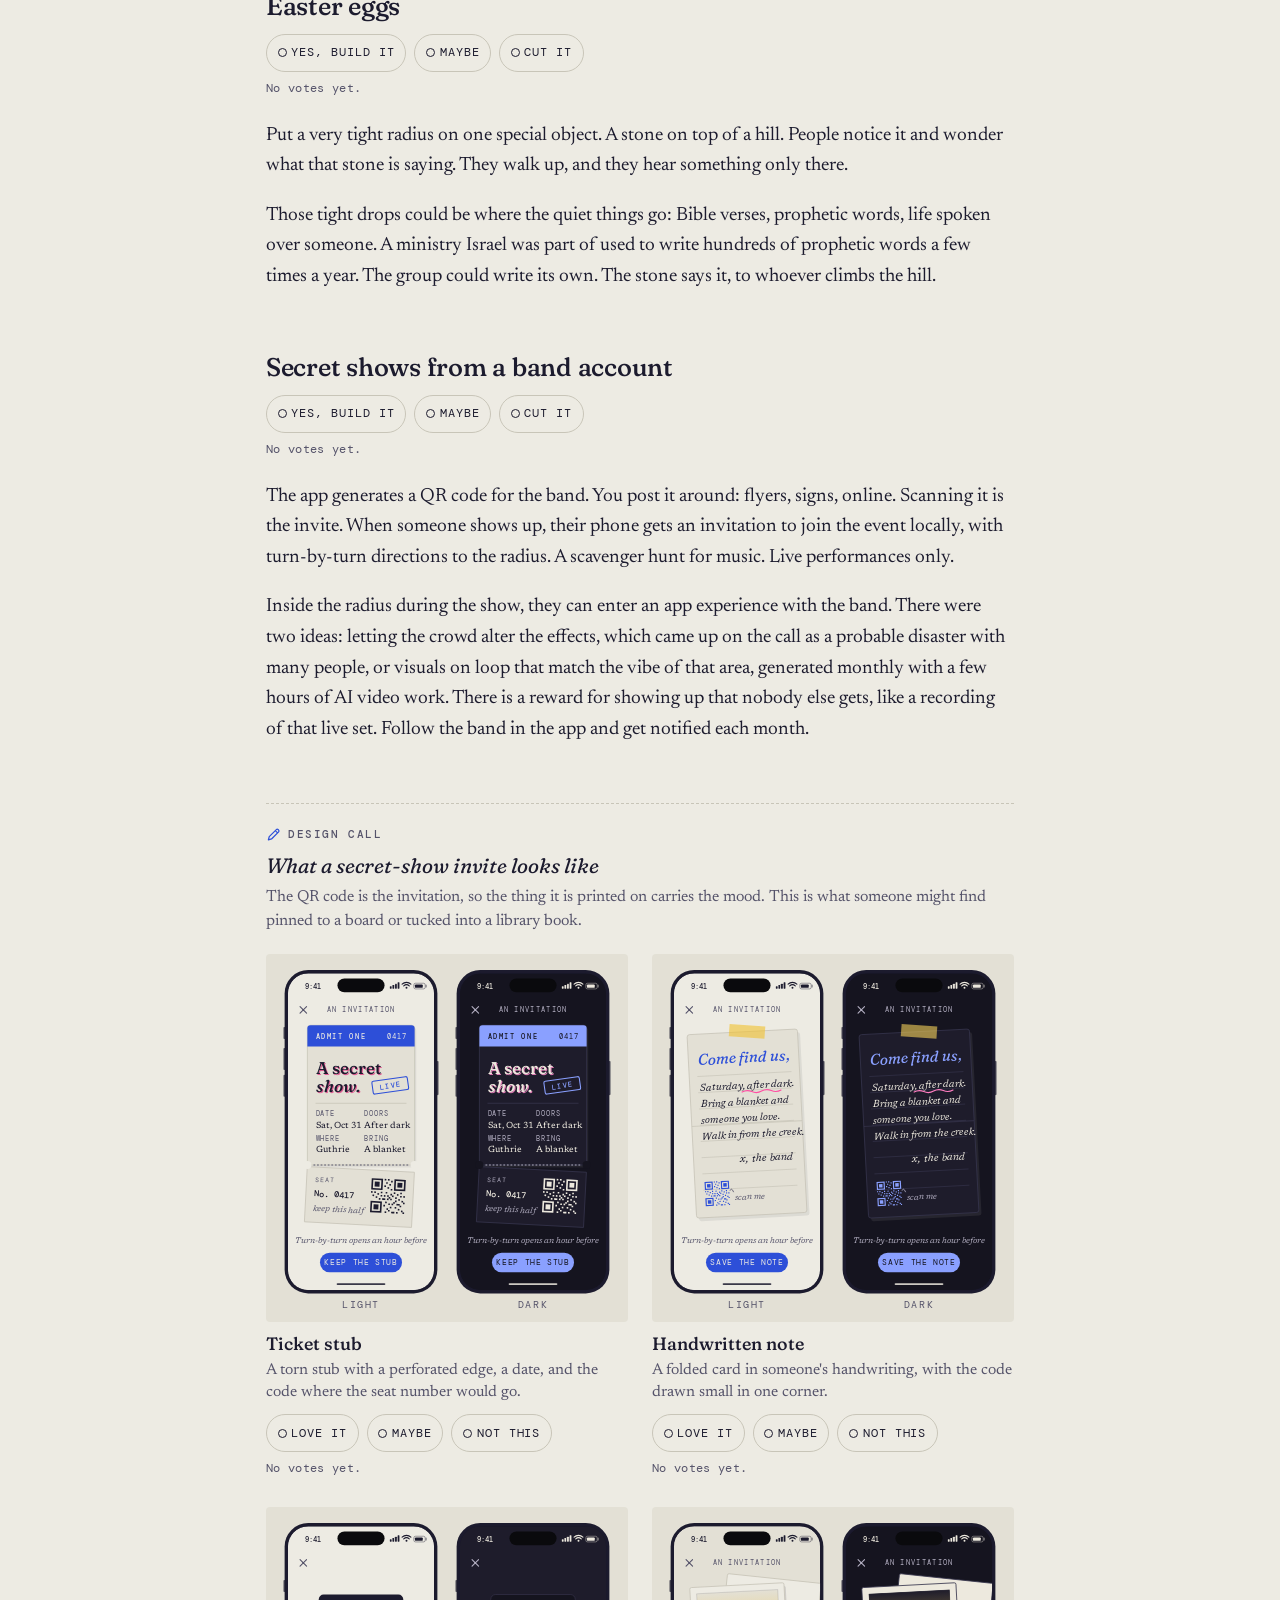
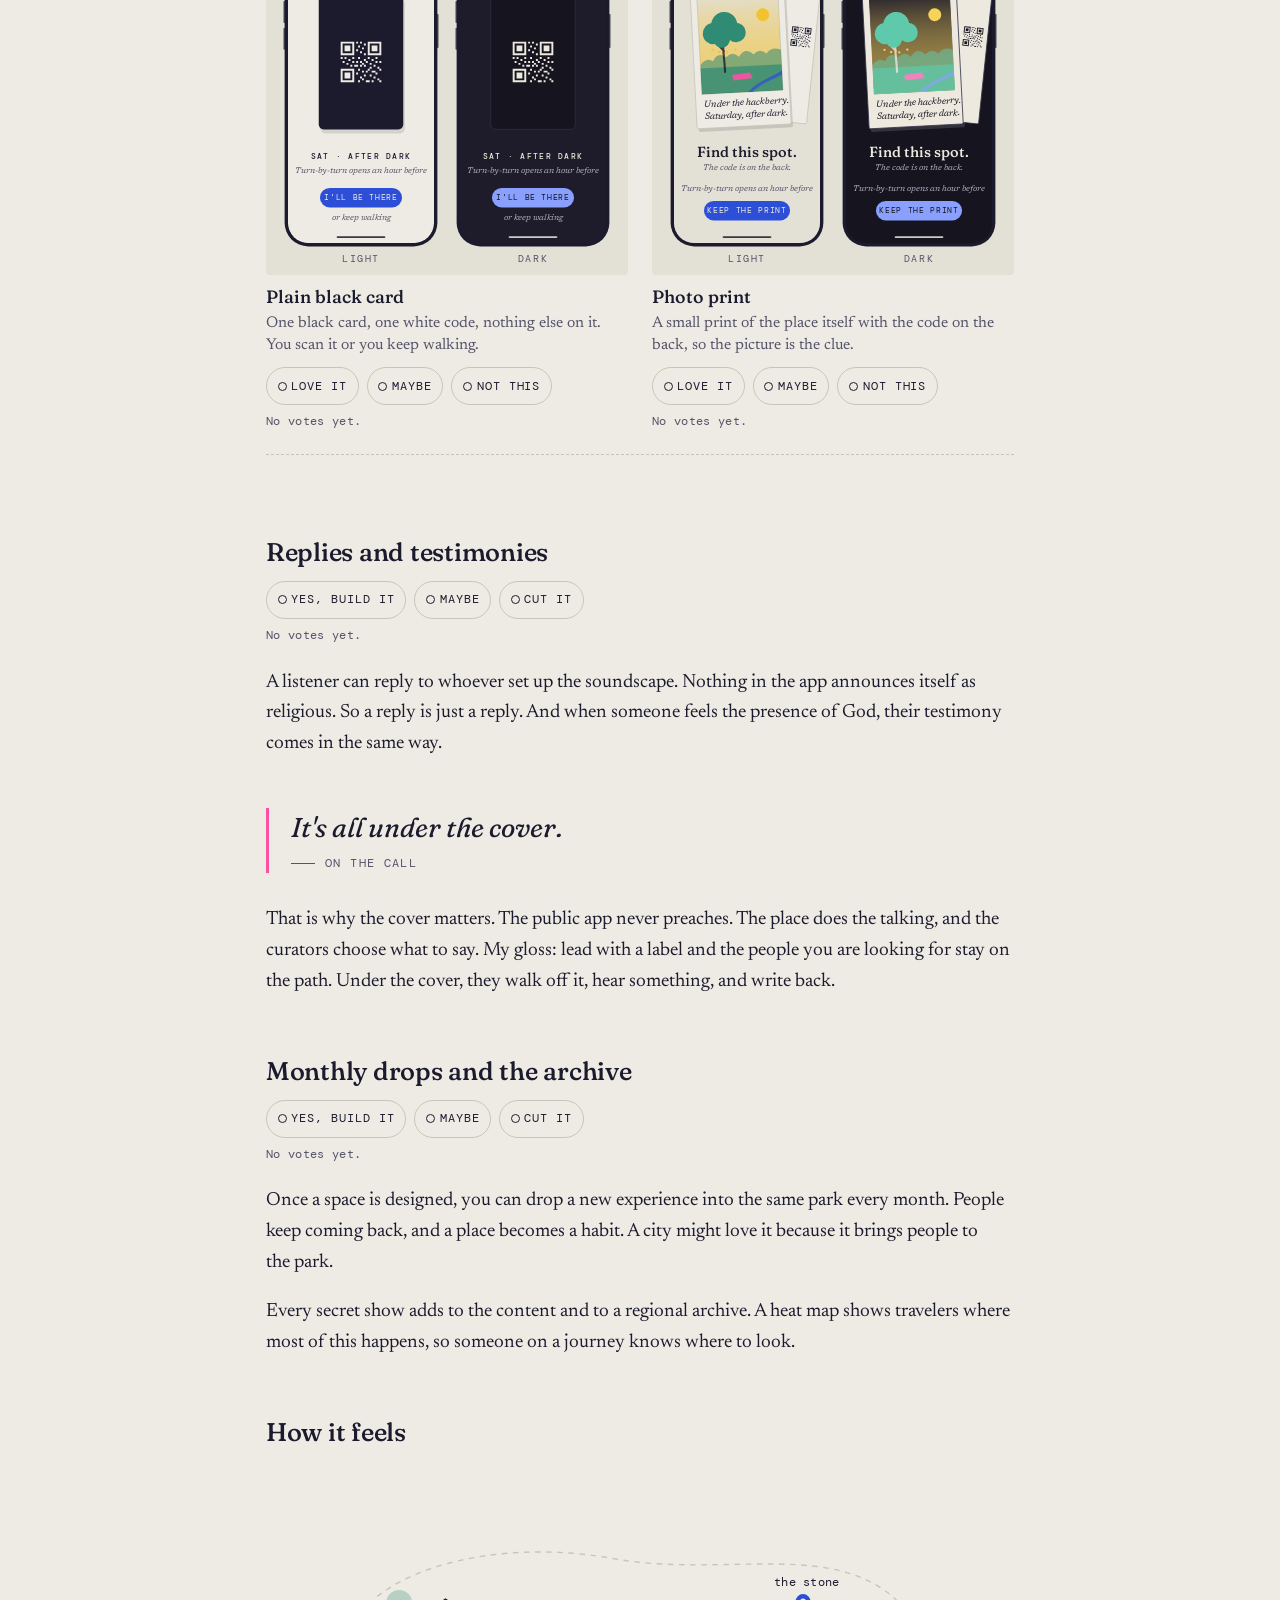
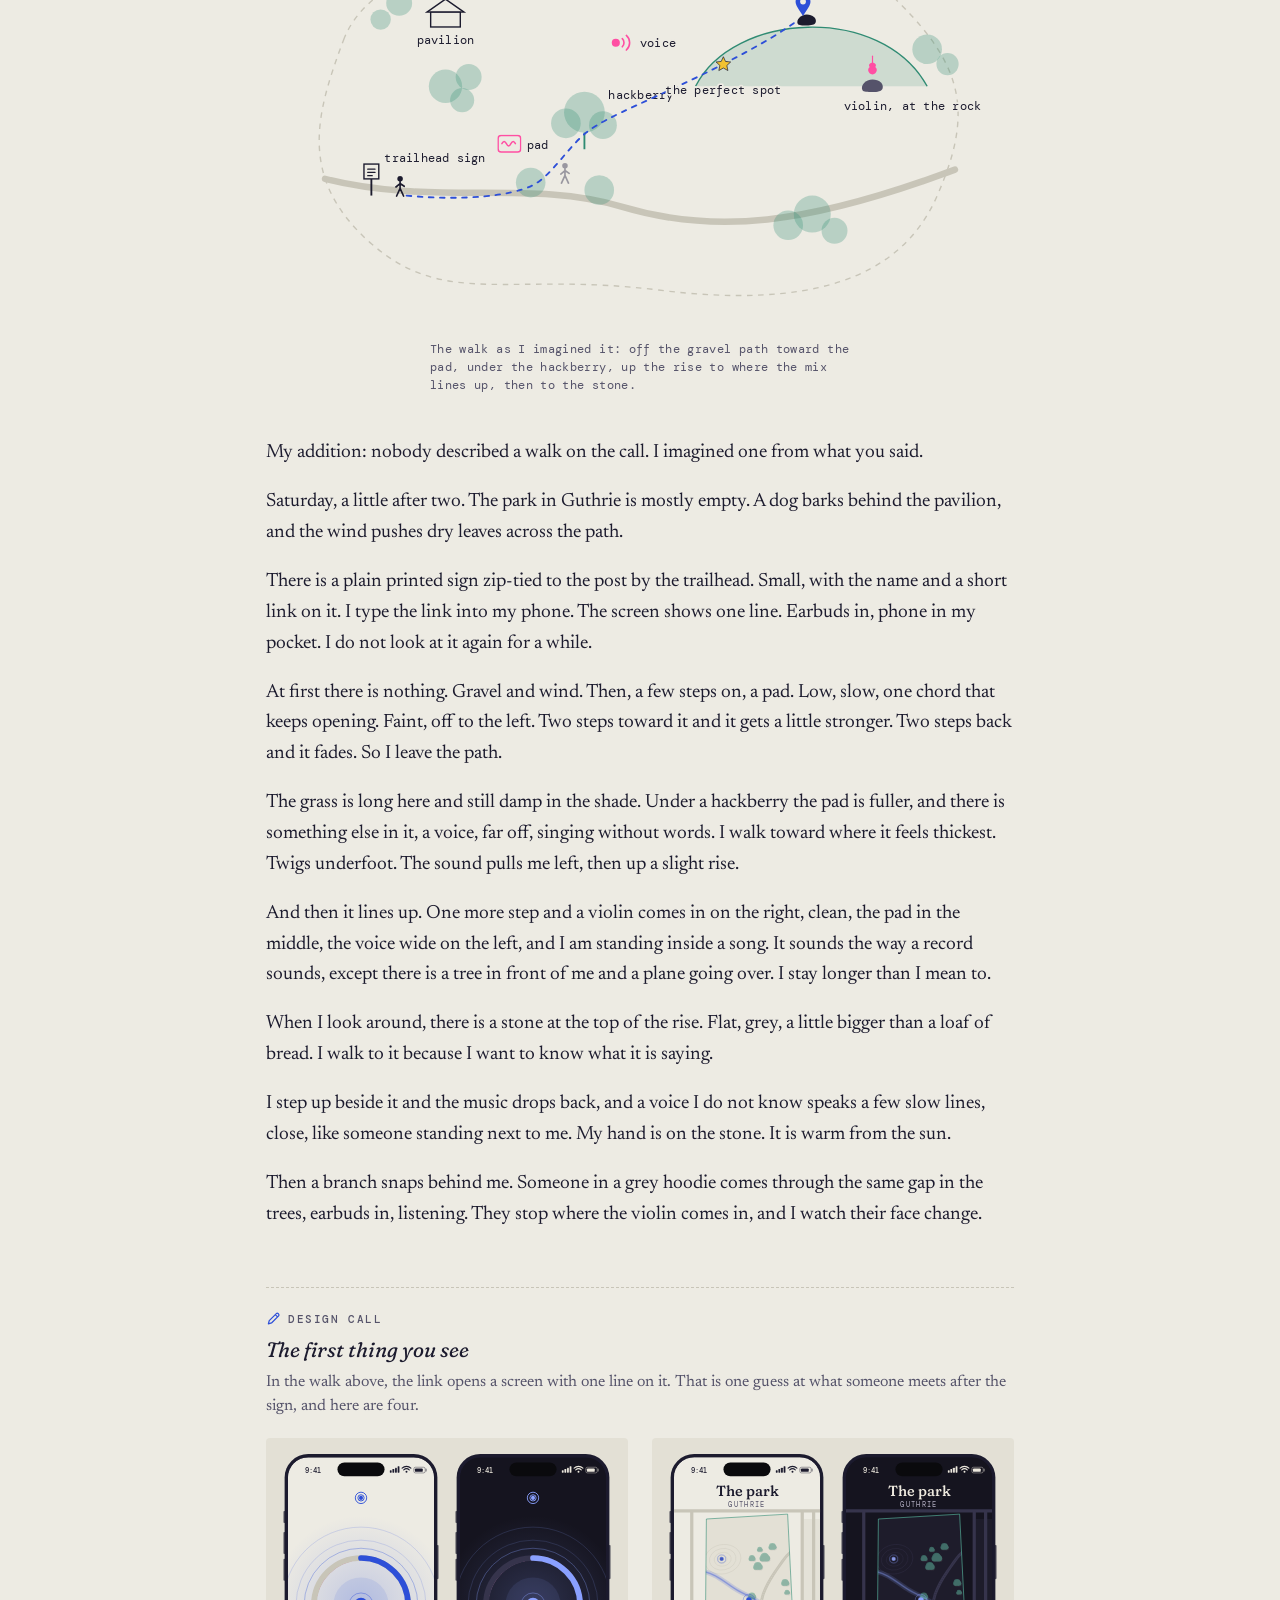
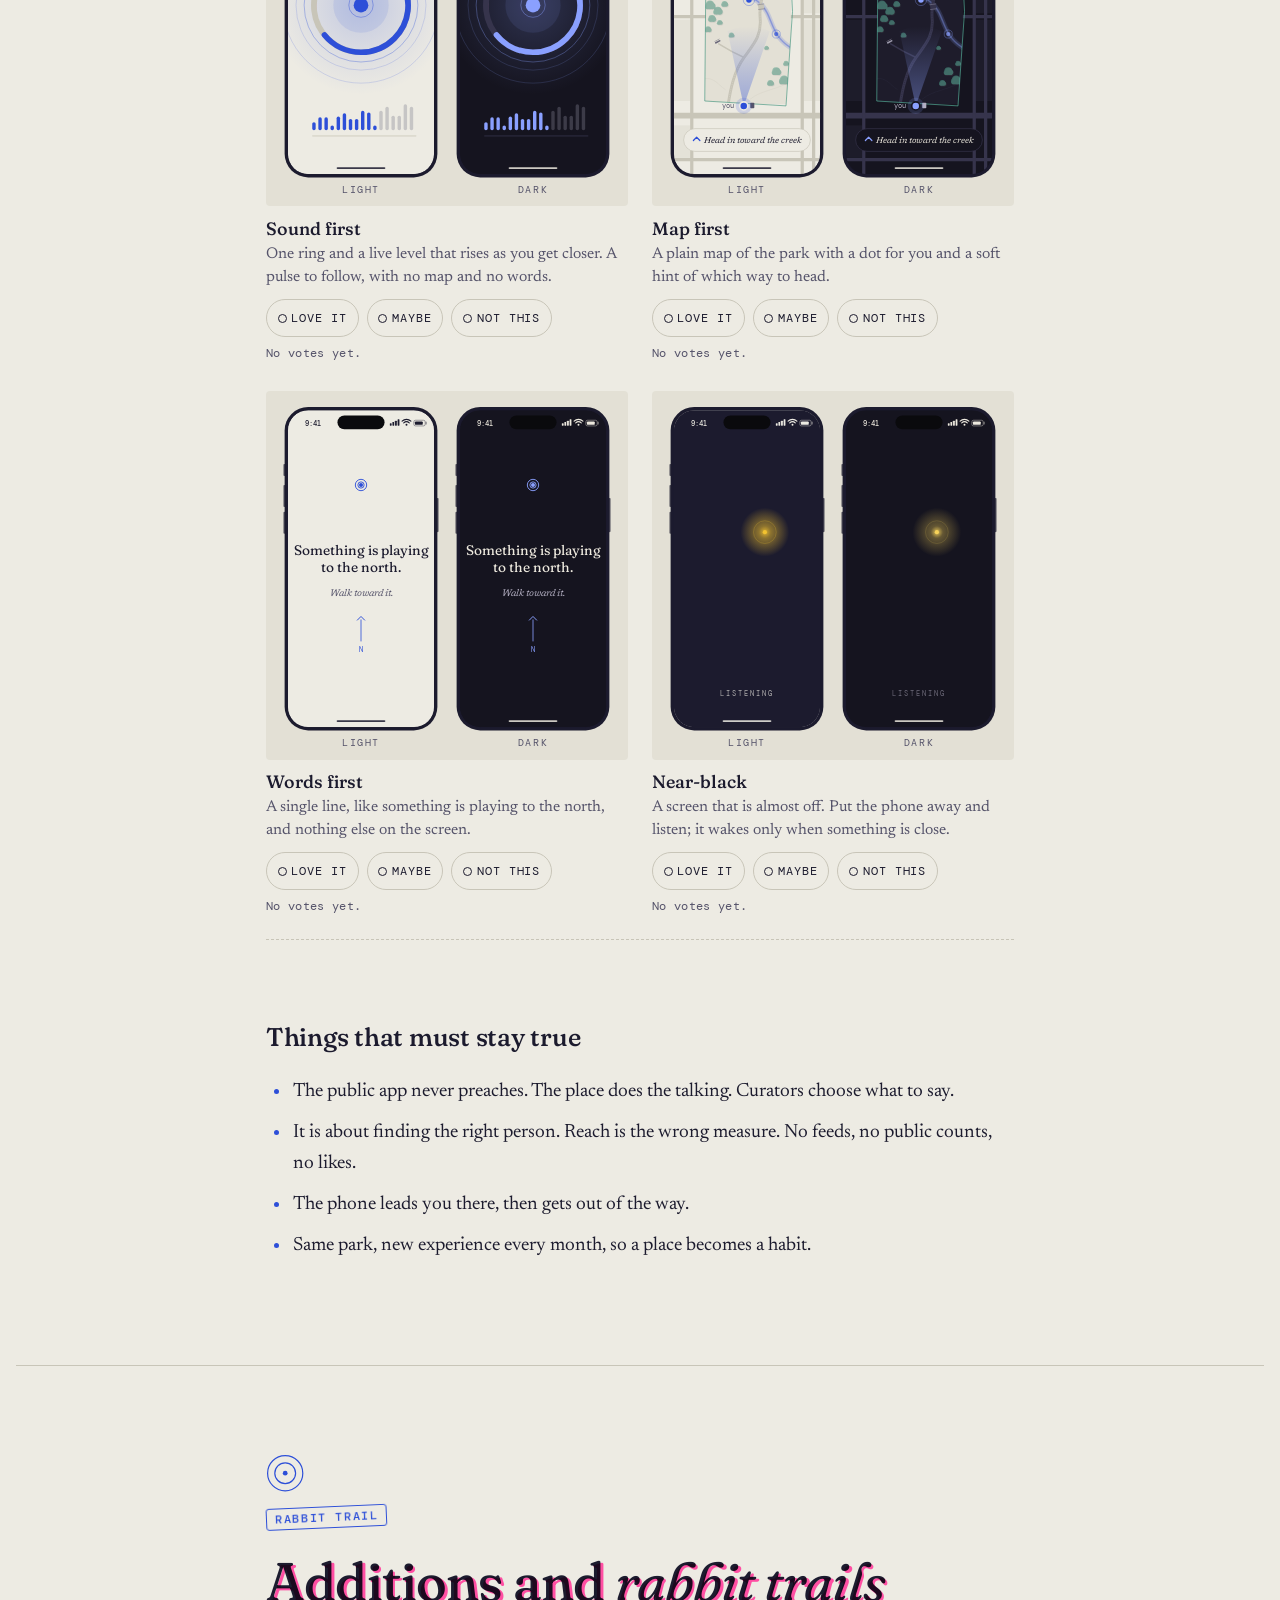
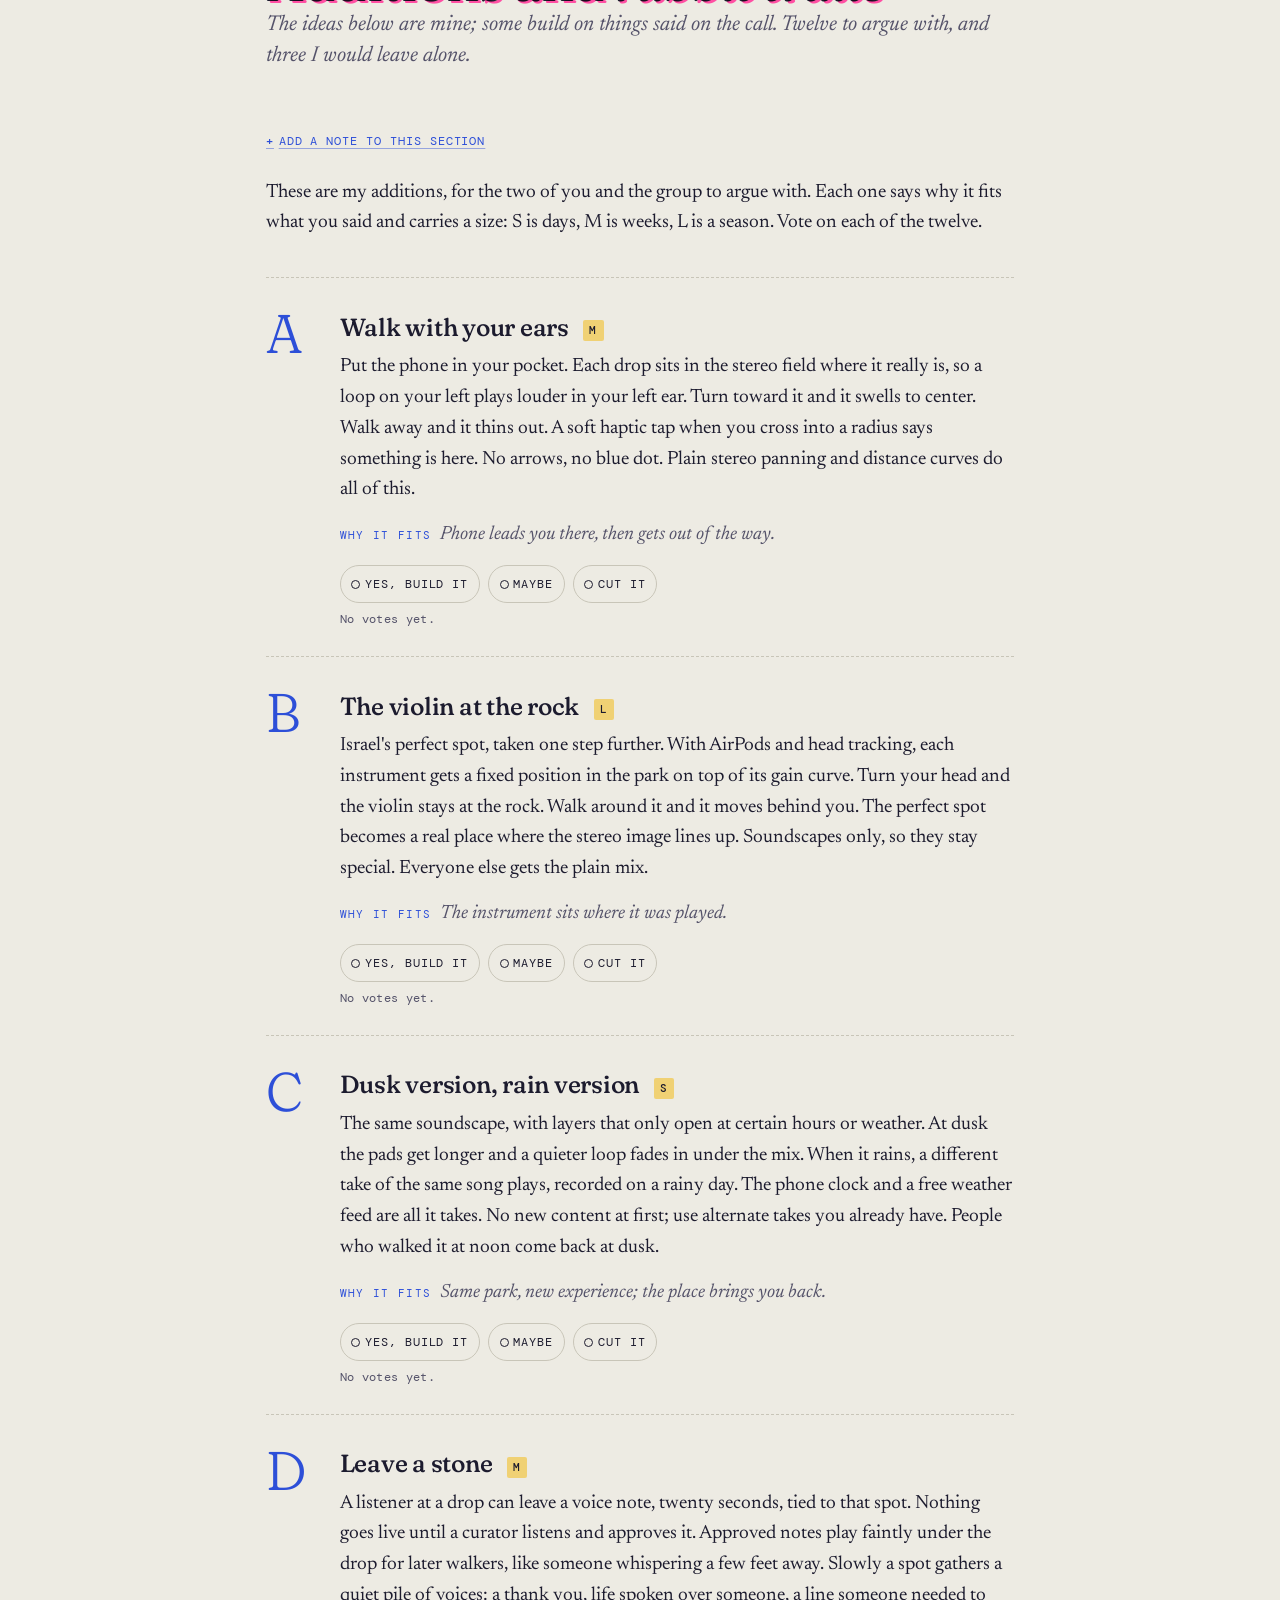
==== commit 0e3165d3: "Add design calls with iPhone mockups, mood previews and auto-update Five quiet design calls let Kell" ====
--- a/index.html
+++ b/index.html
@@ -11,8 +11,21 @@
   <link rel="preconnect" href="https://fonts.googleapis.com">
   <link rel="preconnect" href="https://fonts.gstatic.com" crossorigin>
   <link href="https://fonts.googleapis.com/css2?family=DM+Mono:wght@400;500&family=Fraunces:ital,opsz,wght,SOFT,WONK@0,9..144,300..900,0..100,0..1;1,9..144,300..900,0..100,0..1&family=Newsreader:ital,opsz,wght@0,6..72,400..600;1,6..72,400..600&display=swap" rel="stylesheet">
-  <link rel="stylesheet" href="assets/site.css">
-  <link rel="stylesheet" href="assets/review.css">
+  <meta name="sc-build" content="8facd25983">
+  <link rel="stylesheet" href="assets/site.css?v=8facd25983">
+  <link rel="stylesheet" href="assets/review.css?v=8facd25983">
+  <script>
+(function () {
+  try {
+    var m = sessionStorage.getItem("sc.mood");
+    var t = sessionStorage.getItem("sc.theme");
+    if (m && ["riso","night-walk","field-kit","kingdom-glass"].indexOf(m) > -1) {
+      document.documentElement.setAttribute("data-mood", m);
+      if (t === "light" || t === "dark") document.documentElement.setAttribute("data-theme", t);
+    }
+  } catch (err) { /* no storage: start on the original */ }
+})();
+  </script>
 </head>
 <body>
 <a class="skip" href="#main">Skip to content</a>
@@ -150,6 +163,315 @@
   <p class="dek">Five pillars, all from the call, and a walk through the park as I imagine it.</p>
 </header>
 <p data-block="vision-intro-p">Vote on each pillar, and leave a note where you would say it differently.</p>
+<aside class="design" id="vision-design-look" data-block="vision-design-look" aria-labelledby="vision-design-look-title">
+  <p class="design-eyebrow"><svg class="design-pencil" viewBox="0 0 16 16" aria-hidden="true" focusable="false"><path d="M2.5 13.5 L3.4 10.2 L10.9 2.7 A1.3 1.3 0 0 1 12.7 2.7 L13.3 3.3 A1.3 1.3 0 0 1 13.3 5.1 L5.8 12.6 Z M9.8 3.8 L12.2 6.2" fill="none" stroke="currentColor" stroke-width="1.3" stroke-linejoin="round"/></svg>DESIGN CALL</p>
+  <h3 class="design-title" id="vision-design-look-title">What the whole thing looks like</h3>
+  <p class="design-intro">Kellen, the look of this is yours to steer, and these four are a starting point to push against. Each one shows the app on a phone, light and dark side by side. Tap Try it on the page to wear one across this whole plan, vote Love it, Maybe or Not this on each, and highlight any line to say what you would change.</p>
+  <div class="design-opts">
+  <div class="design-opt">
+    <div class="phone-pair" role="img" aria-label="Riso zine: the app on a phone, in light and in dark">
+<div class="phone-fig"><svg class="ph ph-light ph-pal-riso-l" viewBox="-2 0 192 398" width="192" height="398" aria-hidden="true" focusable="false">
+<defs><clipPath id="ph1-screen"><rect x="4" y="4" width="180" height="390" rx="25"/></clipPath></defs>
+<g class="ph-btn"><rect x="-1.4" y="70" width="2.2" height="15" rx="1"/><rect x="-1.4" y="96" width="2.2" height="27" rx="1"/><rect x="-1.4" y="129" width="2.2" height="27" rx="1"/><rect x="187.2" y="112" width="2.2" height="42" rx="1"/></g>
+<rect class="ph-body" x="0" y="0" width="188" height="398" rx="29"/>
+<g clip-path="url(#ph1-screen)"><g transform="translate(4 4)">
+<rect class="sf-bg" x="0" y="0" width="180" height="390"/>
+
+<circle cx="33" cy="47.2" r="4.2" fill="none" class="ss-soft" stroke-width="0.9"/><circle cx="33" cy="47.2" r="2.3100000000000005" fill="none" class="ss-soft" stroke-width="0.9"/><circle cx="33" cy="47.2" r="0.672" class="sf-soft"/><text x="96" y="50" class="t-mono sf-soft" font-size="8" text-anchor="middle" letter-spacing="1.2">THE SECRET CLOUD</text>
+<g class="s-blend" transform="translate(2.2 1.6)"><circle cx="90" cy="142" r="58" fill="none" class="ss-accent2" stroke-width="1.6"/><circle cx="90" cy="142" r="38" fill="none" class="ss-accent2" stroke-width="1.6"/><circle cx="90" cy="142" r="19" fill="none" class="ss-accent2" stroke-width="1.6"/></g>
+<circle cx="90" cy="142" r="58" fill="none" class="ss-ink" stroke-width="1.3" stroke-dasharray="2 4" stroke-linecap="round"/>
+<circle cx="90" cy="142" r="38" fill="none" class="ss-accent" stroke-width="1.8"/>
+<circle cx="90" cy="142" r="19" class="sf-accent2" opacity=".2"/>
+<circle cx="90" cy="142" r="19" fill="none" class="ss-accent" stroke-width="1.8"/>
+<circle cx="90" cy="142" r="3.4" class="sf-ink"/>
+<path d="M8 236 C22 226 30 214 36 204 S46 188 52 182" fill="none" class="ss-soft" stroke-width="1.4" stroke-dasharray="1.5 4" stroke-linecap="round" opacity=".8"/><circle cx="52" cy="182" r="9" class="sf-hi" opacity=".3"/><circle cx="52" cy="182" r="4.6" class="sf-hi ss-ink" stroke-width="1.6"/><text x="38" y="186" class="t-mono sf-soft" font-size="8" text-anchor="end">you</text>
+<g transform="rotate(-3 90 218)">
+  <rect x="50" y="207" width="80" height="18" rx="2" class="sf-bg ss-accent" stroke-width="1.4"/>
+  <text x="93" y="219.5" class="t-mono sf-accent" font-size="9" text-anchor="middle" font-weight="500" letter-spacing="1.6">WARMER</text>
+</g>
+<g class="s-blend" transform="translate(1.8 1.4)"><text x="90" y="260" class="t-display sf-accent2" font-size="21" text-anchor="middle" font-weight="500">Hackberry,</text></g>
+<text x="90" y="260" class="t-display sf-ink" font-size="21" text-anchor="middle" font-weight="500">Hackberry,</text>
+<text x="90" y="278" class="t-display sf-soft t-italic" font-size="13" text-anchor="middle">by the creek</text>
+<rect x="34.0" y="301" width="4.4" height="5" rx="2.2" class="sf-accent"/><rect x="42.1" y="299" width="4.4" height="7" rx="2.2" class="sf-accent"/><rect x="50.2" y="298" width="4.4" height="8" rx="2.2" class="sf-accent"/><rect x="58.3" y="296" width="4.4" height="10" rx="2.2" class="sf-accent"/><rect x="66.4" y="295" width="4.4" height="11" rx="2.2" class="sf-accent"/><rect x="74.5" y="294" width="4.4" height="12" rx="2.2" class="sf-accent"/><rect x="82.6" y="293" width="4.4" height="13" rx="2.2" class="sf-accent"/><rect x="90.7" y="292" width="4.4" height="14" rx="2.2" class="sf-accent"/><rect x="98.8" y="292" width="4.4" height="14" rx="2.2" class="sf-accent"/><rect x="106.9" y="292" width="4.4" height="14" rx="2.2" class="sf-accent"/><rect x="115.0" y="293" width="4.4" height="13" rx="2.2" class="sf-soft" opacity=".28"/><rect x="123.1" y="294" width="4.4" height="12" rx="2.2" class="sf-soft" opacity=".28"/><rect x="131.2" y="296" width="4.4" height="10" rx="2.2" class="sf-soft" opacity=".28"/><rect x="139.3" y="298" width="4.4" height="8" rx="2.2" class="sf-soft" opacity=".28"/><rect x="147.4" y="301" width="4.4" height="5" rx="2.2" class="sf-soft" opacity=".28"/>
+<text x="56" y="339" class="t-mono sf-soft" font-size="8.5" text-anchor="end">0:42</text><circle cx="90" cy="336" r="16" class="sf-accent"/><rect x="86.16" y="331.2" width="2.64" height="9.600000000000001" rx="0.6000000000000001" class="sf-bg"/><rect x="91.2" y="331.2" width="2.64" height="9.600000000000001" rx="0.6000000000000001" class="sf-bg"/><text x="124" y="339" class="t-mono sf-soft" font-size="8.5">3:10</text>
+<path d="M53.08 365.92 L53.8 363.58 L58.3 359.08 L59.92 360.7 L55.42 365.2 Z" fill="none" class="ss-accent" stroke-width="1" stroke-linejoin="round"/><text x="96" y="366" class="t-body sf-accent t-italic" font-size="10.5" text-anchor="middle">Leave a reply</text><path d="M66 369.5 H126" class="ss-accent" stroke-width=".7" opacity=".6"/>
+<g class="ph-status sf-ink"><text x="31" y="19.2" class="t-mono sf-ink" font-size="9" font-weight="500" text-anchor="middle">9:41</text><rect x="125.5" y="16" width="2.2" height="3" rx=".6"/><rect x="128.7" y="14.4" width="2.2" height="4.6" rx=".6"/><rect x="131.9" y="12.8" width="2.2" height="6.2" rx=".6"/><rect x="135.1" y="11.2" width="2.2" height="7.800000000000001" rx=".6"/><path d="M140.6 13.4 A8 8 0 0 1 151.4 13.4 M142.6 15.5 A5 5 0 0 1 149.4 15.5" fill="none" class="ss-ink" stroke-width="1.4" stroke-linecap="round"/><circle cx="146" cy="17.9" r="1.2"/><rect x="155" y="12.3" width="14" height="7" rx="2.1" fill="none" class="ss-ink" stroke-width=".9" opacity=".55"/><rect x="156.4" y="13.7" width="9.6" height="4.2" rx="1.1"/><path d="M170.2 14.6 V17" class="ss-ink" stroke-width="1.2" stroke-linecap="round" opacity=".55"/></g>
+<rect x="61" y="6.5" width="58" height="17" rx="8.5" class="ph-island"/>
+<rect x="60" y="381.4" width="60" height="2.4" rx="1.2" class="sf-ink ph-home"/>
+</g></g>
+<rect class="ph-rim" x="3.5" y="3.5" width="181" height="391" rx="25.5" fill="none" stroke-width="1"/>
+</svg><span class="phone-cap">Light</span></div>
+<div class="phone-fig"><svg class="ph ph-dark ph-pal-riso-d" viewBox="-2 0 192 398" width="192" height="398" aria-hidden="true" focusable="false">
+<defs><clipPath id="ph2-screen"><rect x="4" y="4" width="180" height="390" rx="25"/></clipPath></defs>
+<g class="ph-btn"><rect x="-1.4" y="70" width="2.2" height="15" rx="1"/><rect x="-1.4" y="96" width="2.2" height="27" rx="1"/><rect x="-1.4" y="129" width="2.2" height="27" rx="1"/><rect x="187.2" y="112" width="2.2" height="42" rx="1"/></g>
+<rect class="ph-body" x="0" y="0" width="188" height="398" rx="29"/>
+<g clip-path="url(#ph2-screen)"><g transform="translate(4 4)">
+<rect class="sf-bg" x="0" y="0" width="180" height="390"/>
+
+<circle cx="33" cy="47.2" r="4.2" fill="none" class="ss-soft" stroke-width="0.9"/><circle cx="33" cy="47.2" r="2.3100000000000005" fill="none" class="ss-soft" stroke-width="0.9"/><circle cx="33" cy="47.2" r="0.672" class="sf-soft"/><text x="96" y="50" class="t-mono sf-soft" font-size="8" text-anchor="middle" letter-spacing="1.2">THE SECRET CLOUD</text>
+<g class="s-blend" transform="translate(2.2 1.6)"><circle cx="90" cy="142" r="58" fill="none" class="ss-accent2" stroke-width="1.6"/><circle cx="90" cy="142" r="38" fill="none" class="ss-accent2" stroke-width="1.6"/><circle cx="90" cy="142" r="19" fill="none" class="ss-accent2" stroke-width="1.6"/></g>
+<circle cx="90" cy="142" r="58" fill="none" class="ss-ink" stroke-width="1.3" stroke-dasharray="2 4" stroke-linecap="round"/>
+<circle cx="90" cy="142" r="38" fill="none" class="ss-accent" stroke-width="1.8"/>
+<circle cx="90" cy="142" r="19" class="sf-accent2" opacity=".2"/>
+<circle cx="90" cy="142" r="19" fill="none" class="ss-accent" stroke-width="1.8"/>
+<circle cx="90" cy="142" r="3.4" class="sf-ink"/>
+<path d="M8 236 C22 226 30 214 36 204 S46 188 52 182" fill="none" class="ss-soft" stroke-width="1.4" stroke-dasharray="1.5 4" stroke-linecap="round" opacity=".8"/><circle cx="52" cy="182" r="9" class="sf-hi" opacity=".3"/><circle cx="52" cy="182" r="4.6" class="sf-hi ss-ink" stroke-width="1.6"/><text x="38" y="186" class="t-mono sf-soft" font-size="8" text-anchor="end">you</text>
+<g transform="rotate(-3 90 218)">
+  <rect x="50" y="207" width="80" height="18" rx="2" class="sf-bg ss-accent" stroke-width="1.4"/>
+  <text x="93" y="219.5" class="t-mono sf-accent" font-size="9" text-anchor="middle" font-weight="500" letter-spacing="1.6">WARMER</text>
+</g>
+<g class="s-blend" transform="translate(1.8 1.4)"><text x="90" y="260" class="t-display sf-accent2" font-size="21" text-anchor="middle" font-weight="500">Hackberry,</text></g>
+<text x="90" y="260" class="t-display sf-ink" font-size="21" text-anchor="middle" font-weight="500">Hackberry,</text>
+<text x="90" y="278" class="t-display sf-soft t-italic" font-size="13" text-anchor="middle">by the creek</text>
+<rect x="34.0" y="301" width="4.4" height="5" rx="2.2" class="sf-accent"/><rect x="42.1" y="299" width="4.4" height="7" rx="2.2" class="sf-accent"/><rect x="50.2" y="298" width="4.4" height="8" rx="2.2" class="sf-accent"/><rect x="58.3" y="296" width="4.4" height="10" rx="2.2" class="sf-accent"/><rect x="66.4" y="295" width="4.4" height="11" rx="2.2" class="sf-accent"/><rect x="74.5" y="294" width="4.4" height="12" rx="2.2" class="sf-accent"/><rect x="82.6" y="293" width="4.4" height="13" rx="2.2" class="sf-accent"/><rect x="90.7" y="292" width="4.4" height="14" rx="2.2" class="sf-accent"/><rect x="98.8" y="292" width="4.4" height="14" rx="2.2" class="sf-accent"/><rect x="106.9" y="292" width="4.4" height="14" rx="2.2" class="sf-accent"/><rect x="115.0" y="293" width="4.4" height="13" rx="2.2" class="sf-soft" opacity=".28"/><rect x="123.1" y="294" width="4.4" height="12" rx="2.2" class="sf-soft" opacity=".28"/><rect x="131.2" y="296" width="4.4" height="10" rx="2.2" class="sf-soft" opacity=".28"/><rect x="139.3" y="298" width="4.4" height="8" rx="2.2" class="sf-soft" opacity=".28"/><rect x="147.4" y="301" width="4.4" height="5" rx="2.2" class="sf-soft" opacity=".28"/>
+<text x="56" y="339" class="t-mono sf-soft" font-size="8.5" text-anchor="end">0:42</text><circle cx="90" cy="336" r="16" class="sf-accent"/><rect x="86.16" y="331.2" width="2.64" height="9.600000000000001" rx="0.6000000000000001" class="sf-bg"/><rect x="91.2" y="331.2" width="2.64" height="9.600000000000001" rx="0.6000000000000001" class="sf-bg"/><text x="124" y="339" class="t-mono sf-soft" font-size="8.5">3:10</text>
+<path d="M53.08 365.92 L53.8 363.58 L58.3 359.08 L59.92 360.7 L55.42 365.2 Z" fill="none" class="ss-accent" stroke-width="1" stroke-linejoin="round"/><text x="96" y="366" class="t-body sf-accent t-italic" font-size="10.5" text-anchor="middle">Leave a reply</text><path d="M66 369.5 H126" class="ss-accent" stroke-width=".7" opacity=".6"/>
+<g class="ph-status sf-ink"><text x="31" y="19.2" class="t-mono sf-ink" font-size="9" font-weight="500" text-anchor="middle">9:41</text><rect x="125.5" y="16" width="2.2" height="3" rx=".6"/><rect x="128.7" y="14.4" width="2.2" height="4.6" rx=".6"/><rect x="131.9" y="12.8" width="2.2" height="6.2" rx=".6"/><rect x="135.1" y="11.2" width="2.2" height="7.800000000000001" rx=".6"/><path d="M140.6 13.4 A8 8 0 0 1 151.4 13.4 M142.6 15.5 A5 5 0 0 1 149.4 15.5" fill="none" class="ss-ink" stroke-width="1.4" stroke-linecap="round"/><circle cx="146" cy="17.9" r="1.2"/><rect x="155" y="12.3" width="14" height="7" rx="2.1" fill="none" class="ss-ink" stroke-width=".9" opacity=".55"/><rect x="156.4" y="13.7" width="9.6" height="4.2" rx="1.1"/><path d="M170.2 14.6 V17" class="ss-ink" stroke-width="1.2" stroke-linecap="round" opacity=".55"/></g>
+<rect x="61" y="6.5" width="58" height="17" rx="8.5" class="ph-island"/>
+<rect x="60" y="381.4" width="60" height="2.4" rx="1.2" class="sf-ink ph-home"/>
+</g></g>
+<rect class="ph-rim" x="3.5" y="3.5" width="181" height="391" rx="25.5" fill="none" stroke-width="1"/>
+</svg><span class="phone-cap">Dark</span></div>
+</div>
+    <div class="design-opt-text" data-block="vision-design-look-riso">
+      <h4 class="design-opt-name">Riso zine</h4>
+      <p>What you are reading now: paper stock, two inks that never quite line up, and rings everywhere.</p>
+    </div>
+    <button type="button" class="design-try" data-mood="riso">Try it on the page</button>
+    <div class="stance" data-stance="design-look-riso" data-stance-title="The look: Riso zine" data-stance-labels="Love it|Maybe|Not this"></div>
+  </div>
+  <div class="design-opt">
+    <div class="phone-pair" role="img" aria-label="Night walk: the app on a phone, in light and in dark">
+<div class="phone-fig"><svg class="ph ph-light ph-pal-night-l" viewBox="-2 0 192 398" width="192" height="398" aria-hidden="true" focusable="false">
+<defs><clipPath id="ph3-screen"><rect x="4" y="4" width="180" height="390" rx="25"/></clipPath></defs>
+<g class="ph-btn"><rect x="-1.4" y="70" width="2.2" height="15" rx="1"/><rect x="-1.4" y="96" width="2.2" height="27" rx="1"/><rect x="-1.4" y="129" width="2.2" height="27" rx="1"/><rect x="187.2" y="112" width="2.2" height="42" rx="1"/></g>
+<rect class="ph-body" x="0" y="0" width="188" height="398" rx="29"/>
+<g clip-path="url(#ph3-screen)"><g transform="translate(4 4)">
+<rect class="sf-bg" x="0" y="0" width="180" height="390"/>
+
+<defs><radialGradient id="ph3-lantern" cx=".5" cy=".5" r=".5">
+  <stop offset="0" class="sg-accent" stop-opacity="0.4"/>
+  <stop offset=".55" class="sg-accent" stop-opacity="0.128"/>
+  <stop offset="1" class="sg-accent" stop-opacity="0"/>
+</radialGradient></defs>
+<circle cx="90" cy="142" r="92" fill="url(#ph3-lantern)"/>
+<path d="M-2 248 V230 L7 208 L13 224 L20 212 L28 234 L34 248 Z M182 248 V226 L173 204 L166 222 L159 212 L151 236 L146 248 Z" class="sf-moss" opacity="0.3"/>
+<circle cx="33" cy="47.2" r="4.2" fill="none" class="ss-soft" stroke-width="0.9"/><circle cx="33" cy="47.2" r="2.3100000000000005" fill="none" class="ss-soft" stroke-width="0.9"/><circle cx="33" cy="47.2" r="0.672" class="sf-soft"/><text x="96" y="50" class="t-mono sf-soft" font-size="8" text-anchor="middle" letter-spacing="1.2">THE SECRET CLOUD</text>
+<circle cx="90" cy="142" r="58" fill="none" class="ss-soft" stroke-width="1.1" stroke-dasharray="1 5" stroke-linecap="round"/>
+<circle cx="90" cy="142" r="38" fill="none" class="ss-accent" stroke-width="1.4" opacity=".75"/>
+<circle cx="90" cy="142" r="19" class="sf-accent" opacity=".3"/>
+<circle cx="90" cy="142" r="8" class="sf-hi"/>
+<circle cx="30" cy="96" r="1.6" class="sf-hi" opacity="0.95"/><circle cx="148" cy="84" r="1.1" class="sf-hi" opacity="0.6"/><circle cx="160" cy="176" r="1.1" class="sf-hi" opacity="0.95"/><circle cx="24" cy="140" r="1.6" class="sf-hi" opacity="0.6"/><circle cx="122" cy="218" r="1.1" class="sf-hi" opacity="0.95"/><circle cx="140" cy="62" r="1.1" class="sf-hi" opacity="0.6"/><circle cx="44" cy="66" r="1.6" class="sf-hi" opacity="0.95"/>
+<path d="M8 236 C22 226 30 214 36 204 S46 188 52 182" fill="none" class="ss-soft" stroke-width="1.4" stroke-dasharray="1.5 4" stroke-linecap="round" opacity=".8"/><circle cx="52" cy="182" r="9" class="sf-ink" opacity=".3"/><circle cx="52" cy="182" r="4.6" class="sf-ink ss-bg" stroke-width="1.6"/><text x="38" y="186" class="t-mono sf-soft" font-size="8" text-anchor="end">you</text>
+<path d="M57 218.9 L60.5 215.4 L64 218.9" fill="none" class="ss-accent" stroke-width="1.4" stroke-linecap="round" stroke-linejoin="round"/><text x="93" y="221" class="t-mono sf-accent" font-size="9" text-anchor="middle" font-weight="500" letter-spacing="1.6">WARMER</text><path d="M122 218.9 L125.5 215.4 L129 218.9" fill="none" class="ss-accent" stroke-width="1.4" stroke-linecap="round" stroke-linejoin="round"/>
+<text x="90" y="262" class="t-display sf-ink t-italic" font-size="21" text-anchor="middle" font-weight="400">Hackberry,</text>
+<text x="90" y="280" class="t-body sf-soft t-italic" font-size="12.5" text-anchor="middle">by the creek</text>
+<rect x="34.0" y="301" width="4.4" height="5" rx="2.2" class="sf-accent"/><rect x="42.1" y="299" width="4.4" height="7" rx="2.2" class="sf-accent"/><rect x="50.2" y="298" width="4.4" height="8" rx="2.2" class="sf-accent"/><rect x="58.3" y="296" width="4.4" height="10" rx="2.2" class="sf-accent"/><rect x="66.4" y="295" width="4.4" height="11" rx="2.2" class="sf-accent"/><rect x="74.5" y="294" width="4.4" height="12" rx="2.2" class="sf-accent"/><rect x="82.6" y="293" width="4.4" height="13" rx="2.2" class="sf-accent"/><rect x="90.7" y="292" width="4.4" height="14" rx="2.2" class="sf-accent"/><rect x="98.8" y="292" width="4.4" height="14" rx="2.2" class="sf-accent"/><rect x="106.9" y="292" width="4.4" height="14" rx="2.2" class="sf-accent"/><rect x="115.0" y="293" width="4.4" height="13" rx="2.2" class="sf-soft" opacity=".28"/><rect x="123.1" y="294" width="4.4" height="12" rx="2.2" class="sf-soft" opacity=".28"/><rect x="131.2" y="296" width="4.4" height="10" rx="2.2" class="sf-soft" opacity=".28"/><rect x="139.3" y="298" width="4.4" height="8" rx="2.2" class="sf-soft" opacity=".28"/><rect x="147.4" y="301" width="4.4" height="5" rx="2.2" class="sf-soft" opacity=".28"/>
+<text x="56" y="339" class="t-mono sf-soft" font-size="8.5" text-anchor="end">0:42</text><circle cx="90" cy="336" r="16" class="sf-accent"/><rect x="86.16" y="331.2" width="2.64" height="9.600000000000001" rx="0.6000000000000001" class="sf-bg"/><rect x="91.2" y="331.2" width="2.64" height="9.600000000000001" rx="0.6000000000000001" class="sf-bg"/><text x="124" y="339" class="t-mono sf-soft" font-size="8.5">3:10</text>
+<path d="M53.08 365.92 L53.8 363.58 L58.3 359.08 L59.92 360.7 L55.42 365.2 Z" fill="none" class="ss-accent" stroke-width="1" stroke-linejoin="round"/><text x="96" y="366" class="t-body sf-accent t-italic" font-size="10.5" text-anchor="middle">Leave a reply</text><path d="M66 369.5 H126" class="ss-accent" stroke-width=".7" opacity=".6"/>
+<g class="ph-status sf-ink"><text x="31" y="19.2" class="t-mono sf-ink" font-size="9" font-weight="500" text-anchor="middle">9:41</text><rect x="125.5" y="16" width="2.2" height="3" rx=".6"/><rect x="128.7" y="14.4" width="2.2" height="4.6" rx=".6"/><rect x="131.9" y="12.8" width="2.2" height="6.2" rx=".6"/><rect x="135.1" y="11.2" width="2.2" height="7.800000000000001" rx=".6"/><path d="M140.6 13.4 A8 8 0 0 1 151.4 13.4 M142.6 15.5 A5 5 0 0 1 149.4 15.5" fill="none" class="ss-ink" stroke-width="1.4" stroke-linecap="round"/><circle cx="146" cy="17.9" r="1.2"/><rect x="155" y="12.3" width="14" height="7" rx="2.1" fill="none" class="ss-ink" stroke-width=".9" opacity=".55"/><rect x="156.4" y="13.7" width="9.6" height="4.2" rx="1.1"/><path d="M170.2 14.6 V17" class="ss-ink" stroke-width="1.2" stroke-linecap="round" opacity=".55"/></g>
+<rect x="61" y="6.5" width="58" height="17" rx="8.5" class="ph-island"/>
+<rect x="60" y="381.4" width="60" height="2.4" rx="1.2" class="sf-ink ph-home"/>
+</g></g>
+<rect class="ph-rim" x="3.5" y="3.5" width="181" height="391" rx="25.5" fill="none" stroke-width="1"/>
+</svg><span class="phone-cap">Light</span></div>
+<div class="phone-fig"><svg class="ph ph-dark ph-pal-night-d" viewBox="-2 0 192 398" width="192" height="398" aria-hidden="true" focusable="false">
+<defs><clipPath id="ph4-screen"><rect x="4" y="4" width="180" height="390" rx="25"/></clipPath></defs>
+<g class="ph-btn"><rect x="-1.4" y="70" width="2.2" height="15" rx="1"/><rect x="-1.4" y="96" width="2.2" height="27" rx="1"/><rect x="-1.4" y="129" width="2.2" height="27" rx="1"/><rect x="187.2" y="112" width="2.2" height="42" rx="1"/></g>
+<rect class="ph-body" x="0" y="0" width="188" height="398" rx="29"/>
+<g clip-path="url(#ph4-screen)"><g transform="translate(4 4)">
+<rect class="sf-bg" x="0" y="0" width="180" height="390"/>
+
+<defs><radialGradient id="ph4-lantern" cx=".5" cy=".5" r=".5">
+  <stop offset="0" class="sg-accent" stop-opacity="0.55"/>
+  <stop offset=".55" class="sg-accent" stop-opacity="0.17600000000000002"/>
+  <stop offset="1" class="sg-accent" stop-opacity="0"/>
+</radialGradient></defs>
+<circle cx="90" cy="142" r="92" fill="url(#ph4-lantern)"/>
+<path d="M-2 248 V230 L7 208 L13 224 L20 212 L28 234 L34 248 Z M182 248 V226 L173 204 L166 222 L159 212 L151 236 L146 248 Z" class="sf-moss" opacity="0.5"/>
+<circle cx="33" cy="47.2" r="4.2" fill="none" class="ss-soft" stroke-width="0.9"/><circle cx="33" cy="47.2" r="2.3100000000000005" fill="none" class="ss-soft" stroke-width="0.9"/><circle cx="33" cy="47.2" r="0.672" class="sf-soft"/><text x="96" y="50" class="t-mono sf-soft" font-size="8" text-anchor="middle" letter-spacing="1.2">THE SECRET CLOUD</text>
+<circle cx="90" cy="142" r="58" fill="none" class="ss-soft" stroke-width="1.1" stroke-dasharray="1 5" stroke-linecap="round"/>
+<circle cx="90" cy="142" r="38" fill="none" class="ss-accent" stroke-width="1.4" opacity=".75"/>
+<circle cx="90" cy="142" r="19" class="sf-accent" opacity=".3"/>
+<circle cx="90" cy="142" r="8" class="sf-hi"/>
+<circle cx="30" cy="96" r="1.6" class="sf-hi" opacity="0.95"/><circle cx="148" cy="84" r="1.1" class="sf-hi" opacity="0.6"/><circle cx="160" cy="176" r="1.1" class="sf-hi" opacity="0.95"/><circle cx="24" cy="140" r="1.6" class="sf-hi" opacity="0.6"/><circle cx="122" cy="218" r="1.1" class="sf-hi" opacity="0.95"/><circle cx="140" cy="62" r="1.1" class="sf-hi" opacity="0.6"/><circle cx="44" cy="66" r="1.6" class="sf-hi" opacity="0.95"/>
+<path d="M8 236 C22 226 30 214 36 204 S46 188 52 182" fill="none" class="ss-soft" stroke-width="1.4" stroke-dasharray="1.5 4" stroke-linecap="round" opacity=".8"/><circle cx="52" cy="182" r="9" class="sf-ink" opacity=".3"/><circle cx="52" cy="182" r="4.6" class="sf-ink ss-bg" stroke-width="1.6"/><text x="38" y="186" class="t-mono sf-soft" font-size="8" text-anchor="end">you</text>
+<path d="M57 218.9 L60.5 215.4 L64 218.9" fill="none" class="ss-accent" stroke-width="1.4" stroke-linecap="round" stroke-linejoin="round"/><text x="93" y="221" class="t-mono sf-accent" font-size="9" text-anchor="middle" font-weight="500" letter-spacing="1.6">WARMER</text><path d="M122 218.9 L125.5 215.4 L129 218.9" fill="none" class="ss-accent" stroke-width="1.4" stroke-linecap="round" stroke-linejoin="round"/>
+<text x="90" y="262" class="t-display sf-ink t-italic" font-size="21" text-anchor="middle" font-weight="400">Hackberry,</text>
+<text x="90" y="280" class="t-body sf-soft t-italic" font-size="12.5" text-anchor="middle">by the creek</text>
+<rect x="34.0" y="301" width="4.4" height="5" rx="2.2" class="sf-accent"/><rect x="42.1" y="299" width="4.4" height="7" rx="2.2" class="sf-accent"/><rect x="50.2" y="298" width="4.4" height="8" rx="2.2" class="sf-accent"/><rect x="58.3" y="296" width="4.4" height="10" rx="2.2" class="sf-accent"/><rect x="66.4" y="295" width="4.4" height="11" rx="2.2" class="sf-accent"/><rect x="74.5" y="294" width="4.4" height="12" rx="2.2" class="sf-accent"/><rect x="82.6" y="293" width="4.4" height="13" rx="2.2" class="sf-accent"/><rect x="90.7" y="292" width="4.4" height="14" rx="2.2" class="sf-accent"/><rect x="98.8" y="292" width="4.4" height="14" rx="2.2" class="sf-accent"/><rect x="106.9" y="292" width="4.4" height="14" rx="2.2" class="sf-accent"/><rect x="115.0" y="293" width="4.4" height="13" rx="2.2" class="sf-soft" opacity=".28"/><rect x="123.1" y="294" width="4.4" height="12" rx="2.2" class="sf-soft" opacity=".28"/><rect x="131.2" y="296" width="4.4" height="10" rx="2.2" class="sf-soft" opacity=".28"/><rect x="139.3" y="298" width="4.4" height="8" rx="2.2" class="sf-soft" opacity=".28"/><rect x="147.4" y="301" width="4.4" height="5" rx="2.2" class="sf-soft" opacity=".28"/>
+<text x="56" y="339" class="t-mono sf-soft" font-size="8.5" text-anchor="end">0:42</text><circle cx="90" cy="336" r="16" class="sf-accent"/><rect x="86.16" y="331.2" width="2.64" height="9.600000000000001" rx="0.6000000000000001" class="sf-bg"/><rect x="91.2" y="331.2" width="2.64" height="9.600000000000001" rx="0.6000000000000001" class="sf-bg"/><text x="124" y="339" class="t-mono sf-soft" font-size="8.5">3:10</text>
+<path d="M53.08 365.92 L53.8 363.58 L58.3 359.08 L59.92 360.7 L55.42 365.2 Z" fill="none" class="ss-accent" stroke-width="1" stroke-linejoin="round"/><text x="96" y="366" class="t-body sf-accent t-italic" font-size="10.5" text-anchor="middle">Leave a reply</text><path d="M66 369.5 H126" class="ss-accent" stroke-width=".7" opacity=".6"/>
+<g class="ph-status sf-ink"><text x="31" y="19.2" class="t-mono sf-ink" font-size="9" font-weight="500" text-anchor="middle">9:41</text><rect x="125.5" y="16" width="2.2" height="3" rx=".6"/><rect x="128.7" y="14.4" width="2.2" height="4.6" rx=".6"/><rect x="131.9" y="12.8" width="2.2" height="6.2" rx=".6"/><rect x="135.1" y="11.2" width="2.2" height="7.800000000000001" rx=".6"/><path d="M140.6 13.4 A8 8 0 0 1 151.4 13.4 M142.6 15.5 A5 5 0 0 1 149.4 15.5" fill="none" class="ss-ink" stroke-width="1.4" stroke-linecap="round"/><circle cx="146" cy="17.9" r="1.2"/><rect x="155" y="12.3" width="14" height="7" rx="2.1" fill="none" class="ss-ink" stroke-width=".9" opacity=".55"/><rect x="156.4" y="13.7" width="9.6" height="4.2" rx="1.1"/><path d="M170.2 14.6 V17" class="ss-ink" stroke-width="1.2" stroke-linecap="round" opacity=".55"/></g>
+<rect x="61" y="6.5" width="58" height="17" rx="8.5" class="ph-island"/>
+<rect x="60" y="381.4" width="60" height="2.4" rx="1.2" class="sf-ink ph-home"/>
+</g></g>
+<rect class="ph-rim" x="3.5" y="3.5" width="181" height="391" rx="25.5" fill="none" stroke-width="1"/>
+</svg><span class="phone-cap">Dark</span></div>
+</div>
+    <div class="design-opt-text" data-block="vision-design-look-night-walk">
+      <h4 class="design-opt-name">Night walk</h4>
+      <p>The park after dark. Deep forest green, lantern amber and moss, with type you can read by the light of a phone.</p>
+    </div>
+    <button type="button" class="design-try" data-mood="night-walk">Try it on the page</button>
+    <div class="stance" data-stance="design-look-night-walk" data-stance-title="The look: Night walk" data-stance-labels="Love it|Maybe|Not this"></div>
+  </div>
+  <div class="design-opt">
+    <div class="phone-pair" role="img" aria-label="Field kit: the app on a phone, in light and in dark">
+<div class="phone-fig"><svg class="ph ph-light ph-pal-field-l" viewBox="-2 0 192 398" width="192" height="398" aria-hidden="true" focusable="false">
+<defs><clipPath id="ph5-screen"><rect x="4" y="4" width="180" height="390" rx="25"/></clipPath></defs>
+<g class="ph-btn"><rect x="-1.4" y="70" width="2.2" height="15" rx="1"/><rect x="-1.4" y="96" width="2.2" height="27" rx="1"/><rect x="-1.4" y="129" width="2.2" height="27" rx="1"/><rect x="187.2" y="112" width="2.2" height="42" rx="1"/></g>
+<rect class="ph-body" x="0" y="0" width="188" height="398" rx="29"/>
+<g clip-path="url(#ph5-screen)"><g transform="translate(4 4)">
+<rect class="sf-bg" x="0" y="0" width="180" height="390"/>
+
+<g transform="rotate(-1.5 90 48)">
+  <rect x="38" y="40" width="104" height="14" class="sf-ink"/>
+  <text x="90" y="50" class="t-mono sf-bg" font-size="8" text-anchor="middle" font-weight="500" letter-spacing="1.4">THE SECRET CLOUD</text>
+</g>
+<path d="M18 142 H162 M90 70 V214" class="ss-line" stroke-width=".9"/>
+<path d="M148.0 142.0 L156.0 142.0 M146.0 157.0 L148.9 157.8 M140.2 171.0 L142.8 172.5 M131.0 183.0 L134.5 186.5 M119.0 192.2 L120.5 194.8 M105.0 198.0 L105.8 200.9 M90.0 200.0 L90.0 208.0 M75.0 198.0 L74.2 200.9 M61.0 192.2 L59.5 194.8 M49.0 183.0 L45.5 186.5 M39.8 171.0 L37.2 172.5 M34.0 157.0 L31.1 157.8 M32.0 142.0 L24.0 142.0 M34.0 127.0 L31.1 126.2 M39.8 113.0 L37.2 111.5 M49.0 101.0 L45.5 97.5 M61.0 91.8 L59.5 89.2 M75.0 86.0 L74.2 83.1 M90.0 84.0 L90.0 76.0 M105.0 86.0 L105.8 83.1 M119.0 91.8 L120.5 89.2 M131.0 101.0 L134.5 97.5 M140.2 113.0 L142.8 111.5 M146.0 127.0 L148.9 126.2" class="ss-ink" stroke-width="1"/>
+<circle cx="90" cy="142" r="58" fill="none" class="ss-ink" stroke-width="1.2"/>
+<circle cx="90" cy="142" r="38" fill="none" class="ss-accent2" stroke-width="2.6"/>
+<circle cx="90" cy="142" r="19" class="sf-hi"/>
+<circle cx="90" cy="142" r="19" fill="none" class="ss-ink" stroke-width="1.2"/>
+<circle cx="90" cy="142" r="3" class="sf-ink"/>
+<text x="90" y="72" class="t-mono sf-soft" font-size="8" text-anchor="middle" font-weight="500">N</text>
+<text x="137" y="208" class="t-mono sf-soft" font-size="8" font-weight="500">18 FT</text>
+<path d="M8 236 C22 226 30 214 36 204 S46 188 52 182" fill="none" class="ss-soft" stroke-width="1.4" stroke-dasharray="1.5 4" stroke-linecap="round" opacity=".8"/><circle cx="52" cy="182" r="9" class="sf-accent2" opacity=".3"/><circle cx="52" cy="182" r="4.6" class="sf-accent2 ss-ink" stroke-width="1.6"/><text x="38" y="186" class="t-mono sf-soft" font-size="8" text-anchor="end">you</text>
+<g transform="rotate(-1.2 90 220)">
+  <rect x="51" y="211" width="78" height="17" class="sf-ink"/>
+  <rect x="51" y="211" width="6" height="17" class="sf-accent2"/>
+  <text x="93" y="223" class="t-mono sf-bg" font-size="9" text-anchor="middle" font-weight="500" letter-spacing="1.6">WARMER</text>
+</g>
+<text x="90" y="262" class="t-display sf-ink" font-size="20" text-anchor="middle" font-weight="600">Hackberry,</text>
+<text x="90" y="279" class="t-mono sf-soft" font-size="8.5" text-anchor="middle" letter-spacing="1.4">BY THE CREEK</text>
+<rect x="34.0" y="301" width="4.4" height="5" rx="0" class="sf-accent2"/><rect x="42.1" y="299" width="4.4" height="7" rx="0" class="sf-accent2"/><rect x="50.2" y="298" width="4.4" height="8" rx="0" class="sf-accent2"/><rect x="58.3" y="296" width="4.4" height="10" rx="0" class="sf-accent2"/><rect x="66.4" y="295" width="4.4" height="11" rx="0" class="sf-accent2"/><rect x="74.5" y="294" width="4.4" height="12" rx="0" class="sf-accent2"/><rect x="82.6" y="293" width="4.4" height="13" rx="0" class="sf-accent2"/><rect x="90.7" y="292" width="4.4" height="14" rx="0" class="sf-accent2"/><rect x="98.8" y="292" width="4.4" height="14" rx="0" class="sf-accent2"/><rect x="106.9" y="292" width="4.4" height="14" rx="0" class="sf-accent2"/><rect x="115.0" y="293" width="4.4" height="13" rx="0" class="sf-ink" opacity=".28"/><rect x="123.1" y="294" width="4.4" height="12" rx="0" class="sf-ink" opacity=".28"/><rect x="131.2" y="296" width="4.4" height="10" rx="0" class="sf-ink" opacity=".28"/><rect x="139.3" y="298" width="4.4" height="8" rx="0" class="sf-ink" opacity=".28"/><rect x="147.4" y="301" width="4.4" height="5" rx="0" class="sf-ink" opacity=".28"/>
+<text x="56" y="339" class="t-mono sf-soft" font-size="8.5" text-anchor="end">0:42</text><rect x="74" y="320" width="32" height="32" rx="3" class="sf-ink"/><rect x="86.16" y="331.2" width="2.64" height="9.600000000000001" rx="0.6000000000000001" class="sf-bg"/><rect x="91.2" y="331.2" width="2.64" height="9.600000000000001" rx="0.6000000000000001" class="sf-bg"/><text x="124" y="339" class="t-mono sf-soft" font-size="8.5">3:10</text>
+<path d="M53.08 365.92 L53.8 363.58 L58.3 359.08 L59.92 360.7 L55.42 365.2 Z" fill="none" class="ss-accent" stroke-width="1" stroke-linejoin="round"/><text x="96" y="366" class="t-body sf-accent t-italic" font-size="10.5" text-anchor="middle">Leave a reply</text><path d="M66 369.5 H126" class="ss-accent" stroke-width=".7" opacity=".6"/>
+<g class="ph-status sf-ink"><text x="31" y="19.2" class="t-mono sf-ink" font-size="9" font-weight="500" text-anchor="middle">9:41</text><rect x="125.5" y="16" width="2.2" height="3" rx=".6"/><rect x="128.7" y="14.4" width="2.2" height="4.6" rx=".6"/><rect x="131.9" y="12.8" width="2.2" height="6.2" rx=".6"/><rect x="135.1" y="11.2" width="2.2" height="7.800000000000001" rx=".6"/><path d="M140.6 13.4 A8 8 0 0 1 151.4 13.4 M142.6 15.5 A5 5 0 0 1 149.4 15.5" fill="none" class="ss-ink" stroke-width="1.4" stroke-linecap="round"/><circle cx="146" cy="17.9" r="1.2"/><rect x="155" y="12.3" width="14" height="7" rx="2.1" fill="none" class="ss-ink" stroke-width=".9" opacity=".55"/><rect x="156.4" y="13.7" width="9.6" height="4.2" rx="1.1"/><path d="M170.2 14.6 V17" class="ss-ink" stroke-width="1.2" stroke-linecap="round" opacity=".55"/></g>
+<rect x="61" y="6.5" width="58" height="17" rx="8.5" class="ph-island"/>
+<rect x="60" y="381.4" width="60" height="2.4" rx="1.2" class="sf-ink ph-home"/>
+</g></g>
+<rect class="ph-rim" x="3.5" y="3.5" width="181" height="391" rx="25.5" fill="none" stroke-width="1"/>
+</svg><span class="phone-cap">Light</span></div>
+<div class="phone-fig"><svg class="ph ph-dark ph-pal-field-d" viewBox="-2 0 192 398" width="192" height="398" aria-hidden="true" focusable="false">
+<defs><clipPath id="ph6-screen"><rect x="4" y="4" width="180" height="390" rx="25"/></clipPath></defs>
+<g class="ph-btn"><rect x="-1.4" y="70" width="2.2" height="15" rx="1"/><rect x="-1.4" y="96" width="2.2" height="27" rx="1"/><rect x="-1.4" y="129" width="2.2" height="27" rx="1"/><rect x="187.2" y="112" width="2.2" height="42" rx="1"/></g>
+<rect class="ph-body" x="0" y="0" width="188" height="398" rx="29"/>
+<g clip-path="url(#ph6-screen)"><g transform="translate(4 4)">
+<rect class="sf-bg" x="0" y="0" width="180" height="390"/>
+
+<g transform="rotate(-1.5 90 48)">
+  <rect x="38" y="40" width="104" height="14" class="sf-ink"/>
+  <text x="90" y="50" class="t-mono sf-bg" font-size="8" text-anchor="middle" font-weight="500" letter-spacing="1.4">THE SECRET CLOUD</text>
+</g>
+<path d="M18 142 H162 M90 70 V214" class="ss-line" stroke-width=".9"/>
+<path d="M148.0 142.0 L156.0 142.0 M146.0 157.0 L148.9 157.8 M140.2 171.0 L142.8 172.5 M131.0 183.0 L134.5 186.5 M119.0 192.2 L120.5 194.8 M105.0 198.0 L105.8 200.9 M90.0 200.0 L90.0 208.0 M75.0 198.0 L74.2 200.9 M61.0 192.2 L59.5 194.8 M49.0 183.0 L45.5 186.5 M39.8 171.0 L37.2 172.5 M34.0 157.0 L31.1 157.8 M32.0 142.0 L24.0 142.0 M34.0 127.0 L31.1 126.2 M39.8 113.0 L37.2 111.5 M49.0 101.0 L45.5 97.5 M61.0 91.8 L59.5 89.2 M75.0 86.0 L74.2 83.1 M90.0 84.0 L90.0 76.0 M105.0 86.0 L105.8 83.1 M119.0 91.8 L120.5 89.2 M131.0 101.0 L134.5 97.5 M140.2 113.0 L142.8 111.5 M146.0 127.0 L148.9 126.2" class="ss-ink" stroke-width="1"/>
+<circle cx="90" cy="142" r="58" fill="none" class="ss-ink" stroke-width="1.2"/>
+<circle cx="90" cy="142" r="38" fill="none" class="ss-accent2" stroke-width="2.6"/>
+<circle cx="90" cy="142" r="19" class="sf-hi"/>
+<circle cx="90" cy="142" r="19" fill="none" class="ss-ink" stroke-width="1.2"/>
+<circle cx="90" cy="142" r="3" class="sf-ink"/>
+<text x="90" y="72" class="t-mono sf-soft" font-size="8" text-anchor="middle" font-weight="500">N</text>
+<text x="137" y="208" class="t-mono sf-soft" font-size="8" font-weight="500">18 FT</text>
+<path d="M8 236 C22 226 30 214 36 204 S46 188 52 182" fill="none" class="ss-soft" stroke-width="1.4" stroke-dasharray="1.5 4" stroke-linecap="round" opacity=".8"/><circle cx="52" cy="182" r="9" class="sf-accent2" opacity=".3"/><circle cx="52" cy="182" r="4.6" class="sf-accent2 ss-ink" stroke-width="1.6"/><text x="38" y="186" class="t-mono sf-soft" font-size="8" text-anchor="end">you</text>
+<g transform="rotate(-1.2 90 220)">
+  <rect x="51" y="211" width="78" height="17" class="sf-ink"/>
+  <rect x="51" y="211" width="6" height="17" class="sf-accent2"/>
+  <text x="93" y="223" class="t-mono sf-bg" font-size="9" text-anchor="middle" font-weight="500" letter-spacing="1.6">WARMER</text>
+</g>
+<text x="90" y="262" class="t-display sf-ink" font-size="20" text-anchor="middle" font-weight="600">Hackberry,</text>
+<text x="90" y="279" class="t-mono sf-soft" font-size="8.5" text-anchor="middle" letter-spacing="1.4">BY THE CREEK</text>
+<rect x="34.0" y="301" width="4.4" height="5" rx="0" class="sf-accent2"/><rect x="42.1" y="299" width="4.4" height="7" rx="0" class="sf-accent2"/><rect x="50.2" y="298" width="4.4" height="8" rx="0" class="sf-accent2"/><rect x="58.3" y="296" width="4.4" height="10" rx="0" class="sf-accent2"/><rect x="66.4" y="295" width="4.4" height="11" rx="0" class="sf-accent2"/><rect x="74.5" y="294" width="4.4" height="12" rx="0" class="sf-accent2"/><rect x="82.6" y="293" width="4.4" height="13" rx="0" class="sf-accent2"/><rect x="90.7" y="292" width="4.4" height="14" rx="0" class="sf-accent2"/><rect x="98.8" y="292" width="4.4" height="14" rx="0" class="sf-accent2"/><rect x="106.9" y="292" width="4.4" height="14" rx="0" class="sf-accent2"/><rect x="115.0" y="293" width="4.4" height="13" rx="0" class="sf-ink" opacity=".28"/><rect x="123.1" y="294" width="4.4" height="12" rx="0" class="sf-ink" opacity=".28"/><rect x="131.2" y="296" width="4.4" height="10" rx="0" class="sf-ink" opacity=".28"/><rect x="139.3" y="298" width="4.4" height="8" rx="0" class="sf-ink" opacity=".28"/><rect x="147.4" y="301" width="4.4" height="5" rx="0" class="sf-ink" opacity=".28"/>
+<text x="56" y="339" class="t-mono sf-soft" font-size="8.5" text-anchor="end">0:42</text><rect x="74" y="320" width="32" height="32" rx="3" class="sf-ink"/><rect x="86.16" y="331.2" width="2.64" height="9.600000000000001" rx="0.6000000000000001" class="sf-bg"/><rect x="91.2" y="331.2" width="2.64" height="9.600000000000001" rx="0.6000000000000001" class="sf-bg"/><text x="124" y="339" class="t-mono sf-soft" font-size="8.5">3:10</text>
+<path d="M53.08 365.92 L53.8 363.58 L58.3 359.08 L59.92 360.7 L55.42 365.2 Z" fill="none" class="ss-accent" stroke-width="1" stroke-linejoin="round"/><text x="96" y="366" class="t-body sf-accent t-italic" font-size="10.5" text-anchor="middle">Leave a reply</text><path d="M66 369.5 H126" class="ss-accent" stroke-width=".7" opacity=".6"/>
+<g class="ph-status sf-ink"><text x="31" y="19.2" class="t-mono sf-ink" font-size="9" font-weight="500" text-anchor="middle">9:41</text><rect x="125.5" y="16" width="2.2" height="3" rx=".6"/><rect x="128.7" y="14.4" width="2.2" height="4.6" rx=".6"/><rect x="131.9" y="12.8" width="2.2" height="6.2" rx=".6"/><rect x="135.1" y="11.2" width="2.2" height="7.800000000000001" rx=".6"/><path d="M140.6 13.4 A8 8 0 0 1 151.4 13.4 M142.6 15.5 A5 5 0 0 1 149.4 15.5" fill="none" class="ss-ink" stroke-width="1.4" stroke-linecap="round"/><circle cx="146" cy="17.9" r="1.2"/><rect x="155" y="12.3" width="14" height="7" rx="2.1" fill="none" class="ss-ink" stroke-width=".9" opacity=".55"/><rect x="156.4" y="13.7" width="9.6" height="4.2" rx="1.1"/><path d="M170.2 14.6 V17" class="ss-ink" stroke-width="1.2" stroke-linecap="round" opacity=".55"/></g>
+<rect x="61" y="6.5" width="58" height="17" rx="8.5" class="ph-island"/>
+<rect x="60" y="381.4" width="60" height="2.4" rx="1.2" class="sf-ink ph-home"/>
+</g></g>
+<rect class="ph-rim" x="3.5" y="3.5" width="181" height="391" rx="25.5" fill="none" stroke-width="1"/>
+</svg><span class="phone-cap">Dark</span></div>
+</div>
+    <div class="design-opt-text" data-block="vision-design-look-field-kit">
+      <h4 class="design-opt-name">Field kit</h4>
+      <p>Cream stock, safety orange and mono tape labels, like gear packed for a long day in the woods.</p>
+    </div>
+    <button type="button" class="design-try" data-mood="field-kit">Try it on the page</button>
+    <div class="stance" data-stance="design-look-field-kit" data-stance-title="The look: Field kit" data-stance-labels="Love it|Maybe|Not this"></div>
+  </div>
+  <div class="design-opt">
+    <div class="phone-pair" role="img" aria-label="Kingdom glass: the app on a phone, in light and in dark">
+<div class="phone-fig"><svg class="ph ph-light ph-pal-glass-l" viewBox="-2 0 192 398" width="192" height="398" aria-hidden="true" focusable="false">
+<defs><clipPath id="ph7-screen"><rect x="4" y="4" width="180" height="390" rx="25"/></clipPath></defs>
+<g class="ph-btn"><rect x="-1.4" y="70" width="2.2" height="15" rx="1"/><rect x="-1.4" y="96" width="2.2" height="27" rx="1"/><rect x="-1.4" y="129" width="2.2" height="27" rx="1"/><rect x="187.2" y="112" width="2.2" height="42" rx="1"/></g>
+<rect class="ph-body" x="0" y="0" width="188" height="398" rx="29"/>
+<g clip-path="url(#ph7-screen)"><g transform="translate(4 4)">
+<rect class="sf-bg" x="0" y="0" width="180" height="390"/>
+
+<defs><radialGradient id="ph7-pool-a" cx=".5" cy=".5" r=".5"><stop offset="0" class="sg-accent" stop-opacity="0.294"/><stop offset="1" class="sg-accent" stop-opacity="0"/></radialGradient><radialGradient id="ph7-pool-b" cx=".5" cy=".5" r=".5"><stop offset="0" class="sg-accent2" stop-opacity="0.21"/><stop offset="1" class="sg-accent2" stop-opacity="0"/></radialGradient><radialGradient id="ph7-pool-c" cx=".5" cy=".5" r=".5"><stop offset="0" class="sg-moss" stop-opacity="0.182"/><stop offset="1" class="sg-moss" stop-opacity="0"/></radialGradient></defs>
+<circle cx="150" cy="70" r="90" fill="url(#ph7-pool-a)"/><circle cx="20" cy="200" r="90" fill="url(#ph7-pool-b)"/><circle cx="120" cy="330" r="90" fill="url(#ph7-pool-c)"/>
+<circle cx="33" cy="47.2" r="4.2" fill="none" class="ss-accent" stroke-width="0.9"/><circle cx="33" cy="47.2" r="2.3100000000000005" fill="none" class="ss-accent" stroke-width="0.9"/><circle cx="33" cy="47.2" r="0.672" class="sf-accent"/><text x="96" y="50" class="t-mono sf-accent" font-size="8" text-anchor="middle" letter-spacing="1.2">THE SECRET CLOUD</text>
+<path d="M30 214 V128 C30 86 60 66 90 62 C120 66 150 86 150 128 V214" fill="none" class="ss-accent" stroke-width="1.4"/>
+<path d="M36 214 V129 C36 92 63 72 90 68 C117 72 144 92 144 129 V214" fill="none" class="ss-line" stroke-width="1"/>
+<path d="M90.0 129.0 L90.0 108.0 A34 34 0 0 1 114.0 118.0 L99.2 132.8 A13 13 0 0 0 90.0 129.0 Z" class="sf-accent" opacity="0.75"/><path d="M99.2 132.8 L114.0 118.0 A34 34 0 0 1 124.0 142.0 L103.0 142.0 A13 13 0 0 0 99.2 132.8 Z" class="sf-accent2" opacity="0.75"/><path d="M103.0 142.0 L124.0 142.0 A34 34 0 0 1 114.0 166.0 L99.2 151.2 A13 13 0 0 0 103.0 142.0 Z" class="sf-moss" opacity="0.75"/><path d="M99.2 151.2 L114.0 166.0 A34 34 0 0 1 90.0 176.0 L90.0 155.0 A13 13 0 0 0 99.2 151.2 Z" class="sf-hi" opacity="0.75"/><path d="M90.0 155.0 L90.0 176.0 A34 34 0 0 1 66.0 166.0 L80.8 151.2 A13 13 0 0 0 90.0 155.0 Z" class="sf-accent" opacity="0.75"/><path d="M80.8 151.2 L66.0 166.0 A34 34 0 0 1 56.0 142.0 L77.0 142.0 A13 13 0 0 0 80.8 151.2 Z" class="sf-accent2" opacity="0.75"/><path d="M77.0 142.0 L56.0 142.0 A34 34 0 0 1 66.0 118.0 L80.8 132.8 A13 13 0 0 0 77.0 142.0 Z" class="sf-moss" opacity="0.75"/><path d="M80.8 132.8 L66.0 118.0 A34 34 0 0 1 90.0 108.0 L90.0 129.0 A13 13 0 0 0 80.8 132.8 Z" class="sf-hi" opacity="0.75"/>
+<g class="ss-ink" stroke-width="1.8" fill="none"><path d="M90.0 129.0 L90.0 108.0"/><path d="M99.2 132.8 L114.0 118.0"/><path d="M103.0 142.0 L124.0 142.0"/><path d="M99.2 151.2 L114.0 166.0"/><path d="M90.0 155.0 L90.0 176.0"/><path d="M80.8 151.2 L66.0 166.0"/><path d="M77.0 142.0 L56.0 142.0"/><path d="M80.8 132.8 L66.0 118.0"/><circle cx="90" cy="142" r="34"/><circle cx="90" cy="142" r="13"/></g>
+<circle cx="90" cy="142" r="12" class="sf-hi"/>
+<circle cx="90" cy="142" r="37.5" fill="none" class="ss-accent" stroke-width="1.6"/>
+<circle cx="90" cy="142" r="58" fill="none" class="ss-soft" stroke-width="1" stroke-dasharray="1 4" stroke-linecap="round"/>
+<path d="M8 236 C22 226 30 214 36 204 S46 188 52 182" fill="none" class="ss-soft" stroke-width="1.4" stroke-dasharray="1.5 4" stroke-linecap="round" opacity=".8"/><circle cx="52" cy="182" r="9" class="sf-hi" opacity=".3"/><circle cx="52" cy="182" r="4.6" class="sf-hi ss-ink" stroke-width="1.6"/><text x="38" y="186" class="t-mono sf-soft" font-size="8" text-anchor="end">you</text>
+<path d="M57 226.9 L60.5 223.4 L64 226.9" fill="none" class="ss-accent" stroke-width="1.4" stroke-linecap="round" stroke-linejoin="round"/><text x="93" y="229" class="t-mono sf-accent" font-size="9" text-anchor="middle" font-weight="500" letter-spacing="1.6">WARMER</text><path d="M122 226.9 L125.5 223.4 L129 226.9" fill="none" class="ss-accent" stroke-width="1.4" stroke-linecap="round" stroke-linejoin="round"/>
+<text x="90" y="264" class="t-display sf-ink t-italic" font-size="21" text-anchor="middle" font-weight="500">Hackberry,</text>
+<text x="90" y="282" class="t-display sf-soft t-italic" font-size="13" text-anchor="middle">by the creek</text>
+<rect x="34.0" y="303" width="4.4" height="5" rx="2.2" class="sf-accent"/><rect x="42.1" y="301" width="4.4" height="7" rx="2.2" class="sf-accent"/><rect x="50.2" y="300" width="4.4" height="8" rx="2.2" class="sf-accent"/><rect x="58.3" y="298" width="4.4" height="10" rx="2.2" class="sf-accent"/><rect x="66.4" y="297" width="4.4" height="11" rx="2.2" class="sf-accent"/><rect x="74.5" y="296" width="4.4" height="12" rx="2.2" class="sf-accent"/><rect x="82.6" y="295" width="4.4" height="13" rx="2.2" class="sf-accent"/><rect x="90.7" y="294" width="4.4" height="14" rx="2.2" class="sf-accent"/><rect x="98.8" y="294" width="4.4" height="14" rx="2.2" class="sf-accent"/><rect x="106.9" y="294" width="4.4" height="14" rx="2.2" class="sf-accent"/><rect x="115.0" y="295" width="4.4" height="13" rx="2.2" class="sf-soft" opacity=".28"/><rect x="123.1" y="296" width="4.4" height="12" rx="2.2" class="sf-soft" opacity=".28"/><rect x="131.2" y="298" width="4.4" height="10" rx="2.2" class="sf-soft" opacity=".28"/><rect x="139.3" y="300" width="4.4" height="8" rx="2.2" class="sf-soft" opacity=".28"/><rect x="147.4" y="303" width="4.4" height="5" rx="2.2" class="sf-soft" opacity=".28"/>
+<text x="56" y="341" class="t-mono sf-soft" font-size="8.5" text-anchor="end">0:42</text><circle cx="90" cy="338" r="16" class="sf-accent"/><rect x="86.16" y="333.2" width="2.64" height="9.600000000000001" rx="0.6000000000000001" class="sf-bg"/><rect x="91.2" y="333.2" width="2.64" height="9.600000000000001" rx="0.6000000000000001" class="sf-bg"/><text x="124" y="341" class="t-mono sf-soft" font-size="8.5">3:10</text>
+<path d="M53.08 365.92 L53.8 363.58 L58.3 359.08 L59.92 360.7 L55.42 365.2 Z" fill="none" class="ss-accent2" stroke-width="1" stroke-linejoin="round"/><text x="96" y="366" class="t-body sf-accent2 t-italic" font-size="10.5" text-anchor="middle">Leave a reply</text><path d="M66 369.5 H126" class="ss-accent2" stroke-width=".7" opacity=".6"/>
+<g class="ph-status sf-ink"><text x="31" y="19.2" class="t-mono sf-ink" font-size="9" font-weight="500" text-anchor="middle">9:41</text><rect x="125.5" y="16" width="2.2" height="3" rx=".6"/><rect x="128.7" y="14.4" width="2.2" height="4.6" rx=".6"/><rect x="131.9" y="12.8" width="2.2" height="6.2" rx=".6"/><rect x="135.1" y="11.2" width="2.2" height="7.800000000000001" rx=".6"/><path d="M140.6 13.4 A8 8 0 0 1 151.4 13.4 M142.6 15.5 A5 5 0 0 1 149.4 15.5" fill="none" class="ss-ink" stroke-width="1.4" stroke-linecap="round"/><circle cx="146" cy="17.9" r="1.2"/><rect x="155" y="12.3" width="14" height="7" rx="2.1" fill="none" class="ss-ink" stroke-width=".9" opacity=".55"/><rect x="156.4" y="13.7" width="9.6" height="4.2" rx="1.1"/><path d="M170.2 14.6 V17" class="ss-ink" stroke-width="1.2" stroke-linecap="round" opacity=".55"/></g>
+<rect x="61" y="6.5" width="58" height="17" rx="8.5" class="ph-island"/>
+<rect x="60" y="381.4" width="60" height="2.4" rx="1.2" class="sf-ink ph-home"/>
+</g></g>
+<rect class="ph-rim" x="3.5" y="3.5" width="181" height="391" rx="25.5" fill="none" stroke-width="1"/>
+</svg><span class="phone-cap">Light</span></div>
+<div class="phone-fig"><svg class="ph ph-dark ph-pal-glass-d" viewBox="-2 0 192 398" width="192" height="398" aria-hidden="true" focusable="false">
+<defs><clipPath id="ph8-screen"><rect x="4" y="4" width="180" height="390" rx="25"/></clipPath></defs>
+<g class="ph-btn"><rect x="-1.4" y="70" width="2.2" height="15" rx="1"/><rect x="-1.4" y="96" width="2.2" height="27" rx="1"/><rect x="-1.4" y="129" width="2.2" height="27" rx="1"/><rect x="187.2" y="112" width="2.2" height="42" rx="1"/></g>
+<rect class="ph-body" x="0" y="0" width="188" height="398" rx="29"/>
+<g clip-path="url(#ph8-screen)"><g transform="translate(4 4)">
+<rect class="sf-bg" x="0" y="0" width="180" height="390"/>
+
+<defs><radialGradient id="ph8-pool-a" cx=".5" cy=".5" r=".5"><stop offset="0" class="sg-accent" stop-opacity="0.42"/><stop offset="1" class="sg-accent" stop-opacity="0"/></radialGradient><radialGradient id="ph8-pool-b" cx=".5" cy=".5" r=".5"><stop offset="0" class="sg-accent2" stop-opacity="0.3"/><stop offset="1" class="sg-accent2" stop-opacity="0"/></radialGradient><radialGradient id="ph8-pool-c" cx=".5" cy=".5" r=".5"><stop offset="0" class="sg-moss" stop-opacity="0.26"/><stop offset="1" class="sg-moss" stop-opacity="0"/></radialGradient></defs>
+<circle cx="150" cy="70" r="90" fill="url(#ph8-pool-a)"/><circle cx="20" cy="200" r="90" fill="url(#ph8-pool-b)"/><circle cx="120" cy="330" r="90" fill="url(#ph8-pool-c)"/>
+<circle cx="33" cy="47.2" r="4.2" fill="none" class="ss-accent" stroke-width="0.9"/><circle cx="33" cy="47.2" r="2.3100000000000005" fill="none" class="ss-accent" stroke-width="0.9"/><circle cx="33" cy="47.2" r="0.672" class="sf-accent"/><text x="96" y="50" class="t-mono sf-accent" font-size="8" text-anchor="middle" letter-spacing="1.2">THE SECRET CLOUD</text>
+<path d="M30 214 V128 C30 86 60 66 90 62 C120 66 150 86 150 128 V214" fill="none" class="ss-accent" stroke-width="1.4"/>
+<path d="M36 214 V129 C36 92 63 72 90 68 C117 72 144 92 144 129 V214" fill="none" class="ss-line" stroke-width="1"/>
+<path d="M90.0 129.0 L90.0 108.0 A34 34 0 0 1 114.0 118.0 L99.2 132.8 A13 13 0 0 0 90.0 129.0 Z" class="sf-accent" opacity="0.85"/><path d="M99.2 132.8 L114.0 118.0 A34 34 0 0 1 124.0 142.0 L103.0 142.0 A13 13 0 0 0 99.2 132.8 Z" class="sf-accent2" opacity="0.85"/><path d="M103.0 142.0 L124.0 142.0 A34 34 0 0 1 114.0 166.0 L99.2 151.2 A13 13 0 0 0 103.0 142.0 Z" class="sf-moss" opacity="0.85"/><path d="M99.2 151.2 L114.0 166.0 A34 34 0 0 1 90.0 176.0 L90.0 155.0 A13 13 0 0 0 99.2 151.2 Z" class="sf-hi" opacity="0.85"/><path d="M90.0 155.0 L90.0 176.0 A34 34 0 0 1 66.0 166.0 L80.8 151.2 A13 13 0 0 0 90.0 155.0 Z" class="sf-accent" opacity="0.85"/><path d="M80.8 151.2 L66.0 166.0 A34 34 0 0 1 56.0 142.0 L77.0 142.0 A13 13 0 0 0 80.8 151.2 Z" class="sf-accent2" opacity="0.85"/><path d="M77.0 142.0 L56.0 142.0 A34 34 0 0 1 66.0 118.0 L80.8 132.8 A13 13 0 0 0 77.0 142.0 Z" class="sf-moss" opacity="0.85"/><path d="M80.8 132.8 L66.0 118.0 A34 34 0 0 1 90.0 108.0 L90.0 129.0 A13 13 0 0 0 80.8 132.8 Z" class="sf-hi" opacity="0.85"/>
+<g class="ss-bg" stroke-width="1.8" fill="none"><path d="M90.0 129.0 L90.0 108.0"/><path d="M99.2 132.8 L114.0 118.0"/><path d="M103.0 142.0 L124.0 142.0"/><path d="M99.2 151.2 L114.0 166.0"/><path d="M90.0 155.0 L90.0 176.0"/><path d="M80.8 151.2 L66.0 166.0"/><path d="M77.0 142.0 L56.0 142.0"/><path d="M80.8 132.8 L66.0 118.0"/><circle cx="90" cy="142" r="34"/><circle cx="90" cy="142" r="13"/></g>
+<circle cx="90" cy="142" r="12" class="sf-hi"/>
+<circle cx="90" cy="142" r="37.5" fill="none" class="ss-accent" stroke-width="1.6"/>
+<circle cx="90" cy="142" r="58" fill="none" class="ss-soft" stroke-width="1" stroke-dasharray="1 4" stroke-linecap="round"/>
+<path d="M8 236 C22 226 30 214 36 204 S46 188 52 182" fill="none" class="ss-soft" stroke-width="1.4" stroke-dasharray="1.5 4" stroke-linecap="round" opacity=".8"/><circle cx="52" cy="182" r="9" class="sf-hi" opacity=".3"/><circle cx="52" cy="182" r="4.6" class="sf-hi ss-bg" stroke-width="1.6"/><text x="38" y="186" class="t-mono sf-soft" font-size="8" text-anchor="end">you</text>
+<path d="M57 226.9 L60.5 223.4 L64 226.9" fill="none" class="ss-accent" stroke-width="1.4" stroke-linecap="round" stroke-linejoin="round"/><text x="93" y="229" class="t-mono sf-accent" font-size="9" text-anchor="middle" font-weight="500" letter-spacing="1.6">WARMER</text><path d="M122 226.9 L125.5 223.4 L129 226.9" fill="none" class="ss-accent" stroke-width="1.4" stroke-linecap="round" stroke-linejoin="round"/>
+<text x="90" y="264" class="t-display sf-ink t-italic" font-size="21" text-anchor="middle" font-weight="500">Hackberry,</text>
+<text x="90" y="282" class="t-display sf-soft t-italic" font-size="13" text-anchor="middle">by the creek</text>
+<rect x="34.0" y="303" width="4.4" height="5" rx="2.2" class="sf-accent"/><rect x="42.1" y="301" width="4.4" height="7" rx="2.2" class="sf-accent"/><rect x="50.2" y="300" width="4.4" height="8" rx="2.2" class="sf-accent"/><rect x="58.3" y="298" width="4.4" height="10" rx="2.2" class="sf-accent"/><rect x="66.4" y="297" width="4.4" height="11" rx="2.2" class="sf-accent"/><rect x="74.5" y="296" width="4.4" height="12" rx="2.2" class="sf-accent"/><rect x="82.6" y="295" width="4.4" height="13" rx="2.2" class="sf-accent"/><rect x="90.7" y="294" width="4.4" height="14" rx="2.2" class="sf-accent"/><rect x="98.8" y="294" width="4.4" height="14" rx="2.2" class="sf-accent"/><rect x="106.9" y="294" width="4.4" height="14" rx="2.2" class="sf-accent"/><rect x="115.0" y="295" width="4.4" height="13" rx="2.2" class="sf-soft" opacity=".28"/><rect x="123.1" y="296" width="4.4" height="12" rx="2.2" class="sf-soft" opacity=".28"/><rect x="131.2" y="298" width="4.4" height="10" rx="2.2" class="sf-soft" opacity=".28"/><rect x="139.3" y="300" width="4.4" height="8" rx="2.2" class="sf-soft" opacity=".28"/><rect x="147.4" y="303" width="4.4" height="5" rx="2.2" class="sf-soft" opacity=".28"/>
+<text x="56" y="341" class="t-mono sf-soft" font-size="8.5" text-anchor="end">0:42</text><circle cx="90" cy="338" r="16" class="sf-accent"/><rect x="86.16" y="333.2" width="2.64" height="9.600000000000001" rx="0.6000000000000001" class="sf-bg"/><rect x="91.2" y="333.2" width="2.64" height="9.600000000000001" rx="0.6000000000000001" class="sf-bg"/><text x="124" y="341" class="t-mono sf-soft" font-size="8.5">3:10</text>
+<path d="M53.08 365.92 L53.8 363.58 L58.3 359.08 L59.92 360.7 L55.42 365.2 Z" fill="none" class="ss-accent2" stroke-width="1" stroke-linejoin="round"/><text x="96" y="366" class="t-body sf-accent2 t-italic" font-size="10.5" text-anchor="middle">Leave a reply</text><path d="M66 369.5 H126" class="ss-accent2" stroke-width=".7" opacity=".6"/>
+<g class="ph-status sf-ink"><text x="31" y="19.2" class="t-mono sf-ink" font-size="9" font-weight="500" text-anchor="middle">9:41</text><rect x="125.5" y="16" width="2.2" height="3" rx=".6"/><rect x="128.7" y="14.4" width="2.2" height="4.6" rx=".6"/><rect x="131.9" y="12.8" width="2.2" height="6.2" rx=".6"/><rect x="135.1" y="11.2" width="2.2" height="7.800000000000001" rx=".6"/><path d="M140.6 13.4 A8 8 0 0 1 151.4 13.4 M142.6 15.5 A5 5 0 0 1 149.4 15.5" fill="none" class="ss-ink" stroke-width="1.4" stroke-linecap="round"/><circle cx="146" cy="17.9" r="1.2"/><rect x="155" y="12.3" width="14" height="7" rx="2.1" fill="none" class="ss-ink" stroke-width=".9" opacity=".55"/><rect x="156.4" y="13.7" width="9.6" height="4.2" rx="1.1"/><path d="M170.2 14.6 V17" class="ss-ink" stroke-width="1.2" stroke-linecap="round" opacity=".55"/></g>
+<rect x="61" y="6.5" width="58" height="17" rx="8.5" class="ph-island"/>
+<rect x="60" y="381.4" width="60" height="2.4" rx="1.2" class="sf-ink ph-home"/>
+</g></g>
+<rect class="ph-rim" x="3.5" y="3.5" width="181" height="391" rx="25.5" fill="none" stroke-width="1"/>
+</svg><span class="phone-cap">Dark</span></div>
+</div>
+    <div class="design-opt-text" data-block="vision-design-look-kingdom-glass">
+      <h4 class="design-opt-name">Kingdom glass</h4>
+      <p>Deep blue and gold, with warm light coming through like a stained-glass window. Only for the kingdom.</p>
+    </div>
+    <button type="button" class="design-try" data-mood="kingdom-glass">Try it on the page</button>
+    <div class="stance" data-stance="design-look-kingdom-glass" data-stance-title="The look: Kingdom glass" data-stance-labels="Love it|Maybe|Not this"></div>
+  </div>
+  </div>
+</aside>
 <h3 data-block="vision-pillar-1-h3">Drops and soundscapes</h3>
 <div class="stance" data-stance="pillar-1" data-stance-title="Drops and soundscapes"></div>
 <p data-block="vision-pillar-1-p-1">A drop is one piece of audio placed at a spot. It has a radius, say thirty feet, a decibel level at the outer ring and another at the inner ring. Fifty loops in one vibe across a park, and the space is curated. You could need no map at all, and follow your ears.</p>
@@ -178,6 +500,275 @@
   <text x="556" y="388" class="d-label" text-anchor="middle">tight radius</text>
 </svg>
 </div><figcaption>A drop seen from above: quiet at the outer ring, loud at the inner, and off to one side an easter egg on a radius tight enough that you have to walk up to it.</figcaption></figure>
+<aside class="design" id="vision-design-drop" data-block="vision-design-drop" aria-labelledby="vision-design-drop-title">
+  <p class="design-eyebrow"><svg class="design-pencil" viewBox="0 0 16 16" aria-hidden="true" focusable="false"><path d="M2.5 13.5 L3.4 10.2 L10.9 2.7 A1.3 1.3 0 0 1 12.7 2.7 L13.3 3.3 A1.3 1.3 0 0 1 13.3 5.1 L5.8 12.6 Z M9.8 3.8 L12.2 6.2" fill="none" stroke="currentColor" stroke-width="1.3" stroke-linejoin="round"/></svg>DESIGN CALL</p>
+  <h3 class="design-title" id="vision-design-drop-title">How a drop shows on the map</h3>
+  <p class="design-intro">The diagram above is how I picture a drop from the air. On the phone it could be drawn a few ways, or left off the map entirely.</p>
+  <div class="design-opts">
+  <div class="design-opt">
+    <div class="phone-pair" role="img" aria-label="Rings: the app on a phone, in light and in dark">
+<div class="phone-fig"><svg class="ph ph-light ph-follow" viewBox="-2 0 192 398" width="192" height="398" aria-hidden="true" focusable="false">
+<defs><clipPath id="ph9-screen"><rect x="4" y="4" width="180" height="390" rx="25"/></clipPath></defs>
+<g class="ph-btn"><rect x="-1.4" y="70" width="2.2" height="15" rx="1"/><rect x="-1.4" y="96" width="2.2" height="27" rx="1"/><rect x="-1.4" y="129" width="2.2" height="27" rx="1"/><rect x="187.2" y="112" width="2.2" height="42" rx="1"/></g>
+<rect class="ph-body" x="0" y="0" width="188" height="398" rx="29"/>
+<g clip-path="url(#ph9-screen)"><g transform="translate(4 4)">
+<rect class="sf-bg" x="0" y="0" width="180" height="390"/>
+
+<rect x="0" y="0" width="180" height="390" class="sf-surface"/><ellipse cx="40" cy="93" rx="37.5" ry="30" fill="none" class="ss-line" stroke-width=".8" opacity="0.90" transform="rotate(-12 38 92)"/><ellipse cx="40" cy="93" rx="27.5" ry="22" fill="none" class="ss-line" stroke-width=".8" opacity="0.85" transform="rotate(-12 38 92)"/><ellipse cx="40" cy="93" rx="17.5" ry="14" fill="none" class="ss-line" stroke-width=".8" opacity="0.80" transform="rotate(-12 38 92)"/><ellipse cx="40" cy="93" rx="8.75" ry="7" fill="none" class="ss-line" stroke-width=".8" opacity="0.75" transform="rotate(-12 38 92)"/><path d="M96 380 C120 360 150 362 186 340" fill="none" class="ss-line" stroke-width=".7" opacity="0.70"/><path d="M-4 340 C20 330 30 350 46 360" fill="none" class="ss-line" stroke-width=".7" opacity="0.70"/><path d="M-8 116 C26 120 46 142 70 156 S118 174 132 204 S148 258 190 280" fill="none" class="ss-accent" stroke-width="10" opacity="0.16" stroke-linecap="round"/><path d="M-8 116 C26 120 46 142 70 156 S118 174 132 204 S148 258 190 280" fill="none" class="ss-accent" stroke-width="4" opacity="0.22" stroke-linecap="round"/><path d="M-8 116 C26 120 46 142 70 156 S118 174 132 204 S148 258 190 280" fill="none" class="ss-accent" stroke-width="1" opacity="0.55" stroke-linecap="round"/><path d="M84 294 C66 286 48 276 32 266" fill="none" class="ss-line" stroke-width="3.2" stroke-linecap="round" opacity="1.00"/><path d="M50 400 C56 356 64 322 84 294 S120 250 117 214 S126 150 148 118 S172 82 192 70" fill="none" class="ss-line" stroke-width="6" stroke-linecap="round" opacity="1.00"/><path d="M50 400 C56 356 64 322 84 294 S120 250 117 214 S126 150 148 118 S172 82 192 70" fill="none" class="ss-surface" stroke-width="1" stroke-dasharray="1.5 3.5" opacity="0.90"/><g transform="translate(119 190) rotate(-8)" opacity="1.00"><rect x="-6" y="-5" width="12" height="10" class="sf-line"/><path d="M-7 -5 H7 M-7 5 H7" class="ss-soft" stroke-width="1" opacity=".7"/></g><g class="sf-ink" opacity="0.07"><circle cx="15.2" cy="187.6" r="9.0"/><circle cx="20.1" cy="190.3" r="6.5"/><circle cx="10.7" cy="190.8" r="5.9"/></g><g class="sf-moss" opacity="0.42"><circle cx="14.0" cy="186.0" r="9.0"/><circle cx="18.9" cy="188.7" r="6.5"/><circle cx="9.5" cy="189.2" r="5.9"/></g><g class="sf-ink" opacity="0.07"><circle cx="31.2" cy="199.6" r="8.0"/><circle cx="35.6" cy="202.0" r="5.8"/><circle cx="27.2" cy="202.4" r="5.3"/></g><g class="sf-moss" opacity="0.42"><circle cx="30.0" cy="198.0" r="8.0"/><circle cx="34.4" cy="200.4" r="5.8"/><circle cx="26.0" cy="200.8" r="5.3"/></g><g class="sf-ink" opacity="0.07"><circle cx="19.2" cy="215.6" r="7.0"/><circle cx="23.1" cy="217.7" r="5.0"/><circle cx="15.7" cy="218.0" r="4.6"/></g><g class="sf-moss" opacity="0.42"><circle cx="18.0" cy="214.0" r="7.0"/><circle cx="21.9" cy="216.1" r="5.0"/><circle cx="14.5" cy="216.4" r="4.6"/></g><g class="sf-ink" opacity="0.07"><circle cx="45.2" cy="185.6" r="6.0"/><circle cx="48.5" cy="187.4" r="4.3"/><circle cx="42.2" cy="187.7" r="4.0"/></g><g class="sf-moss" opacity="0.42"><circle cx="44.0" cy="184.0" r="6.0"/><circle cx="47.3" cy="185.8" r="4.3"/><circle cx="41.0" cy="186.1" r="4.0"/></g><g class="sf-ink" opacity="0.07"><circle cx="11.2" cy="237.6" r="6.0"/><circle cx="14.5" cy="239.4" r="4.3"/><circle cx="8.2" cy="239.7" r="4.0"/></g><g class="sf-moss" opacity="0.42"><circle cx="10.0" cy="236.0" r="6.0"/><circle cx="13.3" cy="237.8" r="4.3"/><circle cx="7.0" cy="238.1" r="4.0"/></g><g class="sf-ink" opacity="0.07"><circle cx="35.2" cy="223.6" r="5.0"/><circle cx="38.0" cy="225.1" r="3.6"/><circle cx="32.7" cy="225.3" r="3.3"/></g><g class="sf-moss" opacity="0.42"><circle cx="34.0" cy="222.0" r="5.0"/><circle cx="36.8" cy="223.5" r="3.6"/><circle cx="31.5" cy="223.8" r="3.3"/></g><g class="sf-ink" opacity="0.07"><circle cx="113.2" cy="107.6" r="8.0"/><circle cx="117.6" cy="110.0" r="5.8"/><circle cx="109.2" cy="110.4" r="5.3"/></g><g class="sf-moss" opacity="0.42"><circle cx="112.0" cy="106.0" r="8.0"/><circle cx="116.4" cy="108.4" r="5.8"/><circle cx="108.0" cy="108.8" r="5.3"/></g><g class="sf-ink" opacity="0.07"><circle cx="127.2" cy="89.6" r="9.0"/><circle cx="132.1" cy="92.3" r="6.5"/><circle cx="122.7" cy="92.8" r="5.9"/></g><g class="sf-moss" opacity="0.42"><circle cx="126.0" cy="88.0" r="9.0"/><circle cx="130.9" cy="90.7" r="6.5"/><circle cx="121.5" cy="91.2" r="5.9"/></g><g class="sf-ink" opacity="0.07"><circle cx="101.2" cy="91.6" r="6.0"/><circle cx="104.5" cy="93.4" r="4.3"/><circle cx="98.2" cy="93.7" r="4.0"/></g><g class="sf-moss" opacity="0.42"><circle cx="100.0" cy="90.0" r="6.0"/><circle cx="103.3" cy="91.8" r="4.3"/><circle cx="97.0" cy="92.1" r="4.0"/></g><g class="sf-ink" opacity="0.07"><circle cx="143.2" cy="67.6" r="7.0"/><circle cx="147.0" cy="69.7" r="5.0"/><circle cx="139.7" cy="70.0" r="4.6"/></g><g class="sf-moss" opacity="0.42"><circle cx="142.0" cy="66.0" r="7.0"/><circle cx="145.8" cy="68.1" r="5.0"/><circle cx="138.5" cy="68.5" r="4.6"/></g><g class="sf-ink" opacity="0.07"><circle cx="117.2" cy="73.6" r="5.0"/><circle cx="120.0" cy="75.1" r="3.6"/><circle cx="114.7" cy="75.3" r="3.3"/></g><g class="sf-moss" opacity="0.42"><circle cx="116.0" cy="72.0" r="5.0"/><circle cx="118.8" cy="73.5" r="3.6"/><circle cx="113.5" cy="73.8" r="3.3"/></g><g class="sf-ink" opacity="0.07"><circle cx="169.2" cy="141.6" r="7.0"/><circle cx="173.0" cy="143.7" r="5.0"/><circle cx="165.7" cy="144.0" r="4.6"/></g><g class="sf-moss" opacity="0.42"><circle cx="168.0" cy="140.0" r="7.0"/><circle cx="171.8" cy="142.1" r="5.0"/><circle cx="164.5" cy="142.4" r="4.6"/></g><g class="sf-ink" opacity="0.07"><circle cx="173.2" cy="161.6" r="5.0"/><circle cx="175.9" cy="163.1" r="3.6"/><circle cx="170.7" cy="163.3" r="3.3"/></g><g class="sf-moss" opacity="0.42"><circle cx="172.0" cy="160.0" r="5.0"/><circle cx="174.8" cy="161.5" r="3.6"/><circle cx="169.5" cy="161.8" r="3.3"/></g><g class="sf-ink" opacity="0.07"><circle cx="151.2" cy="323.6" r="8.0"/><circle cx="155.6" cy="326.0" r="5.8"/><circle cx="147.2" cy="326.4" r="5.3"/></g><g class="sf-moss" opacity="0.42"><circle cx="150.0" cy="322.0" r="8.0"/><circle cx="154.4" cy="324.4" r="5.8"/><circle cx="146.0" cy="324.8" r="5.3"/></g><g class="sf-ink" opacity="0.07"><circle cx="167.2" cy="341.6" r="9.0"/><circle cx="172.1" cy="344.3" r="6.5"/><circle cx="162.7" cy="344.8" r="5.9"/></g><g class="sf-moss" opacity="0.42"><circle cx="166.0" cy="340.0" r="9.0"/><circle cx="170.9" cy="342.7" r="6.5"/><circle cx="161.5" cy="343.1" r="5.9"/></g><g class="sf-ink" opacity="0.07"><circle cx="139.2" cy="347.6" r="6.0"/><circle cx="142.5" cy="349.4" r="4.3"/><circle cx="136.2" cy="349.7" r="4.0"/></g><g class="sf-moss" opacity="0.42"><circle cx="138.0" cy="346.0" r="6.0"/><circle cx="141.3" cy="347.8" r="4.3"/><circle cx="135.0" cy="348.1" r="4.0"/></g><g class="sf-ink" opacity="0.07"><circle cx="171.2" cy="307.6" r="5.0"/><circle cx="173.9" cy="309.1" r="3.6"/><circle cx="168.7" cy="309.4" r="3.3"/></g><g class="sf-moss" opacity="0.42"><circle cx="170.0" cy="306.0" r="5.0"/><circle cx="172.8" cy="307.5" r="3.6"/><circle cx="167.5" cy="307.8" r="3.3"/></g><g class="sf-ink" opacity="0.07"><circle cx="59.2" cy="249.6" r="5.0"/><circle cx="62.0" cy="251.1" r="3.6"/><circle cx="56.7" cy="251.3" r="3.3"/></g><g class="sf-moss" opacity="0.42"><circle cx="58.0" cy="248.0" r="5.0"/><circle cx="60.8" cy="249.5" r="3.6"/><circle cx="55.5" cy="249.8" r="3.3"/></g><g class="sf-ink" opacity="0.07"><circle cx="131.2" cy="275.6" r="4.0"/><circle cx="133.4" cy="276.8" r="2.9"/><circle cx="129.2" cy="277.0" r="2.6"/></g><g class="sf-moss" opacity="0.42"><circle cx="130.0" cy="274.0" r="4.0"/><circle cx="132.2" cy="275.2" r="2.9"/><circle cx="128.0" cy="275.4" r="2.6"/></g><g class="sf-ink" opacity="0.07"><circle cx="101.2" cy="169.6" r="7.0"/><circle cx="105.0" cy="171.7" r="5.0"/><circle cx="97.7" cy="172.0" r="4.6"/></g><g class="sf-moss" opacity="0.42"><circle cx="100.0" cy="168.0" r="7.0"/><circle cx="103.8" cy="170.1" r="5.0"/><circle cx="96.5" cy="170.4" r="4.6"/></g><g transform="translate(30 262) rotate(-28)"><rect x="-6" y="-1.6" width="12" height="3.2" rx=".8" class="sf-soft" opacity=".85"/><path d="M-5 -3.6 H5" class="ss-soft" stroke-width="1" stroke-linecap="round" opacity=".7"/></g><ellipse cx="38" cy="92" rx="3.6" ry="2.6" class="sf-soft" opacity=".75"/>
+<circle cx="94" cy="176" r="44" class="sf-accent" opacity=".07"/>
+<circle cx="94" cy="176" r="17" class="sf-accent" opacity=".14"/>
+<g class="s-blend" transform="translate(1.8 1.4)" opacity=".9"><circle cx="94" cy="176" r="44" fill="none" class="ss-accent2" stroke-width="1.4"/><circle cx="94" cy="176" r="17" fill="none" class="ss-accent2" stroke-width="1.4"/></g>
+<circle cx="94" cy="176" r="44" fill="none" class="ss-accent" stroke-width="1.3" stroke-dasharray="3 3"/>
+<circle cx="94" cy="176" r="17" fill="none" class="ss-accent" stroke-width="1.8"/>
+<circle cx="94" cy="176" r="3.2" class="sf-accent"/>
+<circle cx="150" cy="246" r="24" fill="none" class="ss-accent" stroke-width="1.1" stroke-dasharray="3 3" opacity=".8"/>
+<circle cx="150" cy="246" r="9" fill="none" class="ss-accent" stroke-width="1.5" opacity=".8"/>
+<circle cx="150" cy="246" r="2.4" class="sf-accent" opacity=".8"/>
+<circle cx="38" cy="92" r="8" fill="none" class="ss-accent" stroke-width="1" stroke-dasharray="2 2"/>
+<circle cx="38" cy="92" r="3.4" fill="none" class="ss-accent" stroke-width="1.3"/>
+<path d="M94 221 V226" class="ss-soft" stroke-width=".8"/>
+<text x="94" y="234" class="t-mono sf-soft ss-surface" font-size="8" text-anchor="middle" stroke-width="3" stroke-linejoin="round" paint-order="stroke">starts here</text>
+<path d="M84 162 L70 142" class="ss-soft" stroke-width=".8"/>
+<text x="68" y="139" class="t-mono sf-soft ss-surface" font-size="8" text-anchor="end" stroke-width="3" stroke-linejoin="round" paint-order="stroke">loudest</text>
+<defs><radialGradient id="ph9-cone" cx="0" cy="0" r="1" gradientUnits="userSpaceOnUse" gradientTransform="translate(79 302) scale(34)"><stop offset="0" class="sg-accent" stop-opacity=".45"/><stop offset="1" class="sg-accent" stop-opacity="0"/></radialGradient></defs><path d="M79 302 L66 271 A34 34 0 0 1 92 271 Z" fill="url(#ph9-cone)" transform="rotate(8 79 302)"/><circle cx="79" cy="302" r="9" class="sf-accent" opacity=".16"/><circle cx="79" cy="302" r="4.8" class="sf-accent ss-bg" stroke-width="2"/>
+<rect x="10" y="33" width="160" height="25" rx="12.5" class="sf-bg ss-line" stroke-width=".8" opacity=".96"/><circle cx="24" cy="45.5" r="4.6" fill="none" class="ss-accent" stroke-width="0.9"/><circle cx="24" cy="45.5" r="2.53" fill="none" class="ss-accent" stroke-width="0.9"/><circle cx="24" cy="45.5" r="0.736" class="sf-accent"/><text x="34" y="48.6" class="t-mono sf-ink" font-size="8" letter-spacing="1.1">THE SECRET CLOUD</text><path d="M157 51 L161 40 L165 51 L161 48.4 Z" class="sf-soft"/>
+<rect x="6" y="308" width="168" height="92" rx="18" class="sf-bg ss-line" stroke-width=".8"/><rect x="78" y="314" width="24" height="3" rx="1.5" class="sf-line"/>
+<circle cx="29" cy="334" r="8" fill="none" class="ss-accent" stroke-width="1.28"/><circle cx="29" cy="334" r="4.4" fill="none" class="ss-accent" stroke-width="1.28"/><circle cx="29" cy="334" r="1.28" class="sf-accent"/>
+<text x="46" y="332" class="t-display sf-ink" font-size="15" font-weight="500">Hackberry,</text>
+<text x="46" y="345" class="t-body sf-soft t-italic" font-size="10.5">by the creek</text>
+<text x="46" y="362" class="t-mono sf-accent" font-size="8" letter-spacing="0.5">120 FT TO THE EDGE</text>
+<g class="ph-status sf-ink"><text x="31" y="19.2" class="t-mono sf-ink" font-size="9" font-weight="500" text-anchor="middle">9:41</text><rect x="125.5" y="16" width="2.2" height="3" rx=".6"/><rect x="128.7" y="14.4" width="2.2" height="4.6" rx=".6"/><rect x="131.9" y="12.8" width="2.2" height="6.2" rx=".6"/><rect x="135.1" y="11.2" width="2.2" height="7.800000000000001" rx=".6"/><path d="M140.6 13.4 A8 8 0 0 1 151.4 13.4 M142.6 15.5 A5 5 0 0 1 149.4 15.5" fill="none" class="ss-ink" stroke-width="1.4" stroke-linecap="round"/><circle cx="146" cy="17.9" r="1.2"/><rect x="155" y="12.3" width="14" height="7" rx="2.1" fill="none" class="ss-ink" stroke-width=".9" opacity=".55"/><rect x="156.4" y="13.7" width="9.6" height="4.2" rx="1.1"/><path d="M170.2 14.6 V17" class="ss-ink" stroke-width="1.2" stroke-linecap="round" opacity=".55"/></g>
+<rect x="61" y="6.5" width="58" height="17" rx="8.5" class="ph-island"/>
+<rect x="60" y="381.4" width="60" height="2.4" rx="1.2" class="sf-ink ph-home"/>
+</g></g>
+<rect class="ph-rim" x="3.5" y="3.5" width="181" height="391" rx="25.5" fill="none" stroke-width="1"/>
+</svg><span class="phone-cap">Light</span></div>
+<div class="phone-fig"><svg class="ph ph-dark ph-follow" viewBox="-2 0 192 398" width="192" height="398" aria-hidden="true" focusable="false">
+<defs><clipPath id="ph10-screen"><rect x="4" y="4" width="180" height="390" rx="25"/></clipPath></defs>
+<g class="ph-btn"><rect x="-1.4" y="70" width="2.2" height="15" rx="1"/><rect x="-1.4" y="96" width="2.2" height="27" rx="1"/><rect x="-1.4" y="129" width="2.2" height="27" rx="1"/><rect x="187.2" y="112" width="2.2" height="42" rx="1"/></g>
+<rect class="ph-body" x="0" y="0" width="188" height="398" rx="29"/>
+<g clip-path="url(#ph10-screen)"><g transform="translate(4 4)">
+<rect class="sf-bg" x="0" y="0" width="180" height="390"/>
+
+<rect x="0" y="0" width="180" height="390" class="sf-surface"/><ellipse cx="40" cy="93" rx="37.5" ry="30" fill="none" class="ss-line" stroke-width=".8" opacity="0.90" transform="rotate(-12 38 92)"/><ellipse cx="40" cy="93" rx="27.5" ry="22" fill="none" class="ss-line" stroke-width=".8" opacity="0.85" transform="rotate(-12 38 92)"/><ellipse cx="40" cy="93" rx="17.5" ry="14" fill="none" class="ss-line" stroke-width=".8" opacity="0.80" transform="rotate(-12 38 92)"/><ellipse cx="40" cy="93" rx="8.75" ry="7" fill="none" class="ss-line" stroke-width=".8" opacity="0.75" transform="rotate(-12 38 92)"/><path d="M96 380 C120 360 150 362 186 340" fill="none" class="ss-line" stroke-width=".7" opacity="0.70"/><path d="M-4 340 C20 330 30 350 46 360" fill="none" class="ss-line" stroke-width=".7" opacity="0.70"/><path d="M-8 116 C26 120 46 142 70 156 S118 174 132 204 S148 258 190 280" fill="none" class="ss-accent" stroke-width="10" opacity="0.16" stroke-linecap="round"/><path d="M-8 116 C26 120 46 142 70 156 S118 174 132 204 S148 258 190 280" fill="none" class="ss-accent" stroke-width="4" opacity="0.22" stroke-linecap="round"/><path d="M-8 116 C26 120 46 142 70 156 S118 174 132 204 S148 258 190 280" fill="none" class="ss-accent" stroke-width="1" opacity="0.55" stroke-linecap="round"/><path d="M84 294 C66 286 48 276 32 266" fill="none" class="ss-line" stroke-width="3.2" stroke-linecap="round" opacity="1.00"/><path d="M50 400 C56 356 64 322 84 294 S120 250 117 214 S126 150 148 118 S172 82 192 70" fill="none" class="ss-line" stroke-width="6" stroke-linecap="round" opacity="1.00"/><path d="M50 400 C56 356 64 322 84 294 S120 250 117 214 S126 150 148 118 S172 82 192 70" fill="none" class="ss-surface" stroke-width="1" stroke-dasharray="1.5 3.5" opacity="0.90"/><g transform="translate(119 190) rotate(-8)" opacity="1.00"><rect x="-6" y="-5" width="12" height="10" class="sf-line"/><path d="M-7 -5 H7 M-7 5 H7" class="ss-soft" stroke-width="1" opacity=".7"/></g><g class="sf-ink" opacity="0.07"><circle cx="15.2" cy="187.6" r="9.0"/><circle cx="20.1" cy="190.3" r="6.5"/><circle cx="10.7" cy="190.8" r="5.9"/></g><g class="sf-moss" opacity="0.42"><circle cx="14.0" cy="186.0" r="9.0"/><circle cx="18.9" cy="188.7" r="6.5"/><circle cx="9.5" cy="189.2" r="5.9"/></g><g class="sf-ink" opacity="0.07"><circle cx="31.2" cy="199.6" r="8.0"/><circle cx="35.6" cy="202.0" r="5.8"/><circle cx="27.2" cy="202.4" r="5.3"/></g><g class="sf-moss" opacity="0.42"><circle cx="30.0" cy="198.0" r="8.0"/><circle cx="34.4" cy="200.4" r="5.8"/><circle cx="26.0" cy="200.8" r="5.3"/></g><g class="sf-ink" opacity="0.07"><circle cx="19.2" cy="215.6" r="7.0"/><circle cx="23.1" cy="217.7" r="5.0"/><circle cx="15.7" cy="218.0" r="4.6"/></g><g class="sf-moss" opacity="0.42"><circle cx="18.0" cy="214.0" r="7.0"/><circle cx="21.9" cy="216.1" r="5.0"/><circle cx="14.5" cy="216.4" r="4.6"/></g><g class="sf-ink" opacity="0.07"><circle cx="45.2" cy="185.6" r="6.0"/><circle cx="48.5" cy="187.4" r="4.3"/><circle cx="42.2" cy="187.7" r="4.0"/></g><g class="sf-moss" opacity="0.42"><circle cx="44.0" cy="184.0" r="6.0"/><circle cx="47.3" cy="185.8" r="4.3"/><circle cx="41.0" cy="186.1" r="4.0"/></g><g class="sf-ink" opacity="0.07"><circle cx="11.2" cy="237.6" r="6.0"/><circle cx="14.5" cy="239.4" r="4.3"/><circle cx="8.2" cy="239.7" r="4.0"/></g><g class="sf-moss" opacity="0.42"><circle cx="10.0" cy="236.0" r="6.0"/><circle cx="13.3" cy="237.8" r="4.3"/><circle cx="7.0" cy="238.1" r="4.0"/></g><g class="sf-ink" opacity="0.07"><circle cx="35.2" cy="223.6" r="5.0"/><circle cx="38.0" cy="225.1" r="3.6"/><circle cx="32.7" cy="225.3" r="3.3"/></g><g class="sf-moss" opacity="0.42"><circle cx="34.0" cy="222.0" r="5.0"/><circle cx="36.8" cy="223.5" r="3.6"/><circle cx="31.5" cy="223.8" r="3.3"/></g><g class="sf-ink" opacity="0.07"><circle cx="113.2" cy="107.6" r="8.0"/><circle cx="117.6" cy="110.0" r="5.8"/><circle cx="109.2" cy="110.4" r="5.3"/></g><g class="sf-moss" opacity="0.42"><circle cx="112.0" cy="106.0" r="8.0"/><circle cx="116.4" cy="108.4" r="5.8"/><circle cx="108.0" cy="108.8" r="5.3"/></g><g class="sf-ink" opacity="0.07"><circle cx="127.2" cy="89.6" r="9.0"/><circle cx="132.1" cy="92.3" r="6.5"/><circle cx="122.7" cy="92.8" r="5.9"/></g><g class="sf-moss" opacity="0.42"><circle cx="126.0" cy="88.0" r="9.0"/><circle cx="130.9" cy="90.7" r="6.5"/><circle cx="121.5" cy="91.2" r="5.9"/></g><g class="sf-ink" opacity="0.07"><circle cx="101.2" cy="91.6" r="6.0"/><circle cx="104.5" cy="93.4" r="4.3"/><circle cx="98.2" cy="93.7" r="4.0"/></g><g class="sf-moss" opacity="0.42"><circle cx="100.0" cy="90.0" r="6.0"/><circle cx="103.3" cy="91.8" r="4.3"/><circle cx="97.0" cy="92.1" r="4.0"/></g><g class="sf-ink" opacity="0.07"><circle cx="143.2" cy="67.6" r="7.0"/><circle cx="147.0" cy="69.7" r="5.0"/><circle cx="139.7" cy="70.0" r="4.6"/></g><g class="sf-moss" opacity="0.42"><circle cx="142.0" cy="66.0" r="7.0"/><circle cx="145.8" cy="68.1" r="5.0"/><circle cx="138.5" cy="68.5" r="4.6"/></g><g class="sf-ink" opacity="0.07"><circle cx="117.2" cy="73.6" r="5.0"/><circle cx="120.0" cy="75.1" r="3.6"/><circle cx="114.7" cy="75.3" r="3.3"/></g><g class="sf-moss" opacity="0.42"><circle cx="116.0" cy="72.0" r="5.0"/><circle cx="118.8" cy="73.5" r="3.6"/><circle cx="113.5" cy="73.8" r="3.3"/></g><g class="sf-ink" opacity="0.07"><circle cx="169.2" cy="141.6" r="7.0"/><circle cx="173.0" cy="143.7" r="5.0"/><circle cx="165.7" cy="144.0" r="4.6"/></g><g class="sf-moss" opacity="0.42"><circle cx="168.0" cy="140.0" r="7.0"/><circle cx="171.8" cy="142.1" r="5.0"/><circle cx="164.5" cy="142.4" r="4.6"/></g><g class="sf-ink" opacity="0.07"><circle cx="173.2" cy="161.6" r="5.0"/><circle cx="175.9" cy="163.1" r="3.6"/><circle cx="170.7" cy="163.3" r="3.3"/></g><g class="sf-moss" opacity="0.42"><circle cx="172.0" cy="160.0" r="5.0"/><circle cx="174.8" cy="161.5" r="3.6"/><circle cx="169.5" cy="161.8" r="3.3"/></g><g class="sf-ink" opacity="0.07"><circle cx="151.2" cy="323.6" r="8.0"/><circle cx="155.6" cy="326.0" r="5.8"/><circle cx="147.2" cy="326.4" r="5.3"/></g><g class="sf-moss" opacity="0.42"><circle cx="150.0" cy="322.0" r="8.0"/><circle cx="154.4" cy="324.4" r="5.8"/><circle cx="146.0" cy="324.8" r="5.3"/></g><g class="sf-ink" opacity="0.07"><circle cx="167.2" cy="341.6" r="9.0"/><circle cx="172.1" cy="344.3" r="6.5"/><circle cx="162.7" cy="344.8" r="5.9"/></g><g class="sf-moss" opacity="0.42"><circle cx="166.0" cy="340.0" r="9.0"/><circle cx="170.9" cy="342.7" r="6.5"/><circle cx="161.5" cy="343.1" r="5.9"/></g><g class="sf-ink" opacity="0.07"><circle cx="139.2" cy="347.6" r="6.0"/><circle cx="142.5" cy="349.4" r="4.3"/><circle cx="136.2" cy="349.7" r="4.0"/></g><g class="sf-moss" opacity="0.42"><circle cx="138.0" cy="346.0" r="6.0"/><circle cx="141.3" cy="347.8" r="4.3"/><circle cx="135.0" cy="348.1" r="4.0"/></g><g class="sf-ink" opacity="0.07"><circle cx="171.2" cy="307.6" r="5.0"/><circle cx="173.9" cy="309.1" r="3.6"/><circle cx="168.7" cy="309.4" r="3.3"/></g><g class="sf-moss" opacity="0.42"><circle cx="170.0" cy="306.0" r="5.0"/><circle cx="172.8" cy="307.5" r="3.6"/><circle cx="167.5" cy="307.8" r="3.3"/></g><g class="sf-ink" opacity="0.07"><circle cx="59.2" cy="249.6" r="5.0"/><circle cx="62.0" cy="251.1" r="3.6"/><circle cx="56.7" cy="251.3" r="3.3"/></g><g class="sf-moss" opacity="0.42"><circle cx="58.0" cy="248.0" r="5.0"/><circle cx="60.8" cy="249.5" r="3.6"/><circle cx="55.5" cy="249.8" r="3.3"/></g><g class="sf-ink" opacity="0.07"><circle cx="131.2" cy="275.6" r="4.0"/><circle cx="133.4" cy="276.8" r="2.9"/><circle cx="129.2" cy="277.0" r="2.6"/></g><g class="sf-moss" opacity="0.42"><circle cx="130.0" cy="274.0" r="4.0"/><circle cx="132.2" cy="275.2" r="2.9"/><circle cx="128.0" cy="275.4" r="2.6"/></g><g class="sf-ink" opacity="0.07"><circle cx="101.2" cy="169.6" r="7.0"/><circle cx="105.0" cy="171.7" r="5.0"/><circle cx="97.7" cy="172.0" r="4.6"/></g><g class="sf-moss" opacity="0.42"><circle cx="100.0" cy="168.0" r="7.0"/><circle cx="103.8" cy="170.1" r="5.0"/><circle cx="96.5" cy="170.4" r="4.6"/></g><g transform="translate(30 262) rotate(-28)"><rect x="-6" y="-1.6" width="12" height="3.2" rx=".8" class="sf-soft" opacity=".85"/><path d="M-5 -3.6 H5" class="ss-soft" stroke-width="1" stroke-linecap="round" opacity=".7"/></g><ellipse cx="38" cy="92" rx="3.6" ry="2.6" class="sf-soft" opacity=".75"/>
+<circle cx="94" cy="176" r="44" class="sf-accent" opacity=".07"/>
+<circle cx="94" cy="176" r="17" class="sf-accent" opacity=".14"/>
+<g class="s-blend" transform="translate(1.8 1.4)" opacity=".9"><circle cx="94" cy="176" r="44" fill="none" class="ss-accent2" stroke-width="1.4"/><circle cx="94" cy="176" r="17" fill="none" class="ss-accent2" stroke-width="1.4"/></g>
+<circle cx="94" cy="176" r="44" fill="none" class="ss-accent" stroke-width="1.3" stroke-dasharray="3 3"/>
+<circle cx="94" cy="176" r="17" fill="none" class="ss-accent" stroke-width="1.8"/>
+<circle cx="94" cy="176" r="3.2" class="sf-accent"/>
+<circle cx="150" cy="246" r="24" fill="none" class="ss-accent" stroke-width="1.1" stroke-dasharray="3 3" opacity=".8"/>
+<circle cx="150" cy="246" r="9" fill="none" class="ss-accent" stroke-width="1.5" opacity=".8"/>
+<circle cx="150" cy="246" r="2.4" class="sf-accent" opacity=".8"/>
+<circle cx="38" cy="92" r="8" fill="none" class="ss-accent" stroke-width="1" stroke-dasharray="2 2"/>
+<circle cx="38" cy="92" r="3.4" fill="none" class="ss-accent" stroke-width="1.3"/>
+<path d="M94 221 V226" class="ss-soft" stroke-width=".8"/>
+<text x="94" y="234" class="t-mono sf-soft ss-surface" font-size="8" text-anchor="middle" stroke-width="3" stroke-linejoin="round" paint-order="stroke">starts here</text>
+<path d="M84 162 L70 142" class="ss-soft" stroke-width=".8"/>
+<text x="68" y="139" class="t-mono sf-soft ss-surface" font-size="8" text-anchor="end" stroke-width="3" stroke-linejoin="round" paint-order="stroke">loudest</text>
+<defs><radialGradient id="ph10-cone" cx="0" cy="0" r="1" gradientUnits="userSpaceOnUse" gradientTransform="translate(79 302) scale(34)"><stop offset="0" class="sg-accent" stop-opacity=".45"/><stop offset="1" class="sg-accent" stop-opacity="0"/></radialGradient></defs><path d="M79 302 L66 271 A34 34 0 0 1 92 271 Z" fill="url(#ph10-cone)" transform="rotate(8 79 302)"/><circle cx="79" cy="302" r="9" class="sf-accent" opacity=".16"/><circle cx="79" cy="302" r="4.8" class="sf-accent ss-bg" stroke-width="2"/>
+<rect x="10" y="33" width="160" height="25" rx="12.5" class="sf-bg ss-line" stroke-width=".8" opacity=".96"/><circle cx="24" cy="45.5" r="4.6" fill="none" class="ss-accent" stroke-width="0.9"/><circle cx="24" cy="45.5" r="2.53" fill="none" class="ss-accent" stroke-width="0.9"/><circle cx="24" cy="45.5" r="0.736" class="sf-accent"/><text x="34" y="48.6" class="t-mono sf-ink" font-size="8" letter-spacing="1.1">THE SECRET CLOUD</text><path d="M157 51 L161 40 L165 51 L161 48.4 Z" class="sf-soft"/>
+<rect x="6" y="308" width="168" height="92" rx="18" class="sf-bg ss-line" stroke-width=".8"/><rect x="78" y="314" width="24" height="3" rx="1.5" class="sf-line"/>
+<circle cx="29" cy="334" r="8" fill="none" class="ss-accent" stroke-width="1.28"/><circle cx="29" cy="334" r="4.4" fill="none" class="ss-accent" stroke-width="1.28"/><circle cx="29" cy="334" r="1.28" class="sf-accent"/>
+<text x="46" y="332" class="t-display sf-ink" font-size="15" font-weight="500">Hackberry,</text>
+<text x="46" y="345" class="t-body sf-soft t-italic" font-size="10.5">by the creek</text>
+<text x="46" y="362" class="t-mono sf-accent" font-size="8" letter-spacing="0.5">120 FT TO THE EDGE</text>
+<g class="ph-status sf-ink"><text x="31" y="19.2" class="t-mono sf-ink" font-size="9" font-weight="500" text-anchor="middle">9:41</text><rect x="125.5" y="16" width="2.2" height="3" rx=".6"/><rect x="128.7" y="14.4" width="2.2" height="4.6" rx=".6"/><rect x="131.9" y="12.8" width="2.2" height="6.2" rx=".6"/><rect x="135.1" y="11.2" width="2.2" height="7.800000000000001" rx=".6"/><path d="M140.6 13.4 A8 8 0 0 1 151.4 13.4 M142.6 15.5 A5 5 0 0 1 149.4 15.5" fill="none" class="ss-ink" stroke-width="1.4" stroke-linecap="round"/><circle cx="146" cy="17.9" r="1.2"/><rect x="155" y="12.3" width="14" height="7" rx="2.1" fill="none" class="ss-ink" stroke-width=".9" opacity=".55"/><rect x="156.4" y="13.7" width="9.6" height="4.2" rx="1.1"/><path d="M170.2 14.6 V17" class="ss-ink" stroke-width="1.2" stroke-linecap="round" opacity=".55"/></g>
+<rect x="61" y="6.5" width="58" height="17" rx="8.5" class="ph-island"/>
+<rect x="60" y="381.4" width="60" height="2.4" rx="1.2" class="sf-ink ph-home"/>
+</g></g>
+<rect class="ph-rim" x="3.5" y="3.5" width="181" height="391" rx="25.5" fill="none" stroke-width="1"/>
+</svg><span class="phone-cap">Dark</span></div>
+</div>
+    <div class="design-opt-text" data-block="vision-design-drop-rings">
+      <h4 class="design-opt-name">Rings</h4>
+      <p>The outer and inner ring drawn as they are, so you can see where the sound starts and where it is loudest.</p>
+    </div>
+    <div class="stance" data-stance="design-drop-rings" data-stance-title="Drops on the map: Rings" data-stance-labels="Love it|Maybe|Not this"></div>
+  </div>
+  <div class="design-opt">
+    <div class="phone-pair" role="img" aria-label="Soft glow: the app on a phone, in light and in dark">
+<div class="phone-fig"><svg class="ph ph-light ph-follow" viewBox="-2 0 192 398" width="192" height="398" aria-hidden="true" focusable="false">
+<defs><clipPath id="ph11-screen"><rect x="4" y="4" width="180" height="390" rx="25"/></clipPath></defs>
+<g class="ph-btn"><rect x="-1.4" y="70" width="2.2" height="15" rx="1"/><rect x="-1.4" y="96" width="2.2" height="27" rx="1"/><rect x="-1.4" y="129" width="2.2" height="27" rx="1"/><rect x="187.2" y="112" width="2.2" height="42" rx="1"/></g>
+<rect class="ph-body" x="0" y="0" width="188" height="398" rx="29"/>
+<g clip-path="url(#ph11-screen)"><g transform="translate(4 4)">
+<rect class="sf-bg" x="0" y="0" width="180" height="390"/>
+
+<rect x="0" y="0" width="180" height="390" class="sf-surface"/><ellipse cx="40" cy="93" rx="37.5" ry="30" fill="none" class="ss-line" stroke-width=".8" opacity="0.81" transform="rotate(-12 38 92)"/><ellipse cx="40" cy="93" rx="27.5" ry="22" fill="none" class="ss-line" stroke-width=".8" opacity="0.77" transform="rotate(-12 38 92)"/><ellipse cx="40" cy="93" rx="17.5" ry="14" fill="none" class="ss-line" stroke-width=".8" opacity="0.72" transform="rotate(-12 38 92)"/><ellipse cx="40" cy="93" rx="8.75" ry="7" fill="none" class="ss-line" stroke-width=".8" opacity="0.68" transform="rotate(-12 38 92)"/><path d="M96 380 C120 360 150 362 186 340" fill="none" class="ss-line" stroke-width=".7" opacity="0.63"/><path d="M-4 340 C20 330 30 350 46 360" fill="none" class="ss-line" stroke-width=".7" opacity="0.63"/><path d="M-8 116 C26 120 46 142 70 156 S118 174 132 204 S148 258 190 280" fill="none" class="ss-accent" stroke-width="10" opacity="0.14" stroke-linecap="round"/><path d="M-8 116 C26 120 46 142 70 156 S118 174 132 204 S148 258 190 280" fill="none" class="ss-accent" stroke-width="4" opacity="0.20" stroke-linecap="round"/><path d="M-8 116 C26 120 46 142 70 156 S118 174 132 204 S148 258 190 280" fill="none" class="ss-accent" stroke-width="1" opacity="0.50" stroke-linecap="round"/><path d="M84 294 C66 286 48 276 32 266" fill="none" class="ss-line" stroke-width="3.2" stroke-linecap="round" opacity="0.90"/><path d="M50 400 C56 356 64 322 84 294 S120 250 117 214 S126 150 148 118 S172 82 192 70" fill="none" class="ss-line" stroke-width="6" stroke-linecap="round" opacity="0.90"/><path d="M50 400 C56 356 64 322 84 294 S120 250 117 214 S126 150 148 118 S172 82 192 70" fill="none" class="ss-surface" stroke-width="1" stroke-dasharray="1.5 3.5" opacity="0.81"/><g transform="translate(119 190) rotate(-8)" opacity="0.90"><rect x="-6" y="-5" width="12" height="10" class="sf-line"/><path d="M-7 -5 H7 M-7 5 H7" class="ss-soft" stroke-width="1" opacity=".7"/></g><g class="sf-ink" opacity="0.06"><circle cx="15.2" cy="187.6" r="9.0"/><circle cx="20.1" cy="190.3" r="6.5"/><circle cx="10.7" cy="190.8" r="5.9"/></g><g class="sf-moss" opacity="0.38"><circle cx="14.0" cy="186.0" r="9.0"/><circle cx="18.9" cy="188.7" r="6.5"/><circle cx="9.5" cy="189.2" r="5.9"/></g><g class="sf-ink" opacity="0.06"><circle cx="31.2" cy="199.6" r="8.0"/><circle cx="35.6" cy="202.0" r="5.8"/><circle cx="27.2" cy="202.4" r="5.3"/></g><g class="sf-moss" opacity="0.38"><circle cx="30.0" cy="198.0" r="8.0"/><circle cx="34.4" cy="200.4" r="5.8"/><circle cx="26.0" cy="200.8" r="5.3"/></g><g class="sf-ink" opacity="0.06"><circle cx="19.2" cy="215.6" r="7.0"/><circle cx="23.1" cy="217.7" r="5.0"/><circle cx="15.7" cy="218.0" r="4.6"/></g><g class="sf-moss" opacity="0.38"><circle cx="18.0" cy="214.0" r="7.0"/><circle cx="21.9" cy="216.1" r="5.0"/><circle cx="14.5" cy="216.4" r="4.6"/></g><g class="sf-ink" opacity="0.06"><circle cx="45.2" cy="185.6" r="6.0"/><circle cx="48.5" cy="187.4" r="4.3"/><circle cx="42.2" cy="187.7" r="4.0"/></g><g class="sf-moss" opacity="0.38"><circle cx="44.0" cy="184.0" r="6.0"/><circle cx="47.3" cy="185.8" r="4.3"/><circle cx="41.0" cy="186.1" r="4.0"/></g><g class="sf-ink" opacity="0.06"><circle cx="11.2" cy="237.6" r="6.0"/><circle cx="14.5" cy="239.4" r="4.3"/><circle cx="8.2" cy="239.7" r="4.0"/></g><g class="sf-moss" opacity="0.38"><circle cx="10.0" cy="236.0" r="6.0"/><circle cx="13.3" cy="237.8" r="4.3"/><circle cx="7.0" cy="238.1" r="4.0"/></g><g class="sf-ink" opacity="0.06"><circle cx="35.2" cy="223.6" r="5.0"/><circle cx="38.0" cy="225.1" r="3.6"/><circle cx="32.7" cy="225.3" r="3.3"/></g><g class="sf-moss" opacity="0.38"><circle cx="34.0" cy="222.0" r="5.0"/><circle cx="36.8" cy="223.5" r="3.6"/><circle cx="31.5" cy="223.8" r="3.3"/></g><g class="sf-ink" opacity="0.06"><circle cx="113.2" cy="107.6" r="8.0"/><circle cx="117.6" cy="110.0" r="5.8"/><circle cx="109.2" cy="110.4" r="5.3"/></g><g class="sf-moss" opacity="0.38"><circle cx="112.0" cy="106.0" r="8.0"/><circle cx="116.4" cy="108.4" r="5.8"/><circle cx="108.0" cy="108.8" r="5.3"/></g><g class="sf-ink" opacity="0.06"><circle cx="127.2" cy="89.6" r="9.0"/><circle cx="132.1" cy="92.3" r="6.5"/><circle cx="122.7" cy="92.8" r="5.9"/></g><g class="sf-moss" opacity="0.38"><circle cx="126.0" cy="88.0" r="9.0"/><circle cx="130.9" cy="90.7" r="6.5"/><circle cx="121.5" cy="91.2" r="5.9"/></g><g class="sf-ink" opacity="0.06"><circle cx="101.2" cy="91.6" r="6.0"/><circle cx="104.5" cy="93.4" r="4.3"/><circle cx="98.2" cy="93.7" r="4.0"/></g><g class="sf-moss" opacity="0.38"><circle cx="100.0" cy="90.0" r="6.0"/><circle cx="103.3" cy="91.8" r="4.3"/><circle cx="97.0" cy="92.1" r="4.0"/></g><g class="sf-ink" opacity="0.06"><circle cx="143.2" cy="67.6" r="7.0"/><circle cx="147.0" cy="69.7" r="5.0"/><circle cx="139.7" cy="70.0" r="4.6"/></g><g class="sf-moss" opacity="0.38"><circle cx="142.0" cy="66.0" r="7.0"/><circle cx="145.8" cy="68.1" r="5.0"/><circle cx="138.5" cy="68.5" r="4.6"/></g><g class="sf-ink" opacity="0.06"><circle cx="117.2" cy="73.6" r="5.0"/><circle cx="120.0" cy="75.1" r="3.6"/><circle cx="114.7" cy="75.3" r="3.3"/></g><g class="sf-moss" opacity="0.38"><circle cx="116.0" cy="72.0" r="5.0"/><circle cx="118.8" cy="73.5" r="3.6"/><circle cx="113.5" cy="73.8" r="3.3"/></g><g class="sf-ink" opacity="0.06"><circle cx="169.2" cy="141.6" r="7.0"/><circle cx="173.0" cy="143.7" r="5.0"/><circle cx="165.7" cy="144.0" r="4.6"/></g><g class="sf-moss" opacity="0.38"><circle cx="168.0" cy="140.0" r="7.0"/><circle cx="171.8" cy="142.1" r="5.0"/><circle cx="164.5" cy="142.4" r="4.6"/></g><g class="sf-ink" opacity="0.06"><circle cx="173.2" cy="161.6" r="5.0"/><circle cx="175.9" cy="163.1" r="3.6"/><circle cx="170.7" cy="163.3" r="3.3"/></g><g class="sf-moss" opacity="0.38"><circle cx="172.0" cy="160.0" r="5.0"/><circle cx="174.8" cy="161.5" r="3.6"/><circle cx="169.5" cy="161.8" r="3.3"/></g><g class="sf-ink" opacity="0.06"><circle cx="151.2" cy="323.6" r="8.0"/><circle cx="155.6" cy="326.0" r="5.8"/><circle cx="147.2" cy="326.4" r="5.3"/></g><g class="sf-moss" opacity="0.38"><circle cx="150.0" cy="322.0" r="8.0"/><circle cx="154.4" cy="324.4" r="5.8"/><circle cx="146.0" cy="324.8" r="5.3"/></g><g class="sf-ink" opacity="0.06"><circle cx="167.2" cy="341.6" r="9.0"/><circle cx="172.1" cy="344.3" r="6.5"/><circle cx="162.7" cy="344.8" r="5.9"/></g><g class="sf-moss" opacity="0.38"><circle cx="166.0" cy="340.0" r="9.0"/><circle cx="170.9" cy="342.7" r="6.5"/><circle cx="161.5" cy="343.1" r="5.9"/></g><g class="sf-ink" opacity="0.06"><circle cx="139.2" cy="347.6" r="6.0"/><circle cx="142.5" cy="349.4" r="4.3"/><circle cx="136.2" cy="349.7" r="4.0"/></g><g class="sf-moss" opacity="0.38"><circle cx="138.0" cy="346.0" r="6.0"/><circle cx="141.3" cy="347.8" r="4.3"/><circle cx="135.0" cy="348.1" r="4.0"/></g><g class="sf-ink" opacity="0.06"><circle cx="171.2" cy="307.6" r="5.0"/><circle cx="173.9" cy="309.1" r="3.6"/><circle cx="168.7" cy="309.4" r="3.3"/></g><g class="sf-moss" opacity="0.38"><circle cx="170.0" cy="306.0" r="5.0"/><circle cx="172.8" cy="307.5" r="3.6"/><circle cx="167.5" cy="307.8" r="3.3"/></g><g class="sf-ink" opacity="0.06"><circle cx="59.2" cy="249.6" r="5.0"/><circle cx="62.0" cy="251.1" r="3.6"/><circle cx="56.7" cy="251.3" r="3.3"/></g><g class="sf-moss" opacity="0.38"><circle cx="58.0" cy="248.0" r="5.0"/><circle cx="60.8" cy="249.5" r="3.6"/><circle cx="55.5" cy="249.8" r="3.3"/></g><g class="sf-ink" opacity="0.06"><circle cx="131.2" cy="275.6" r="4.0"/><circle cx="133.4" cy="276.8" r="2.9"/><circle cx="129.2" cy="277.0" r="2.6"/></g><g class="sf-moss" opacity="0.38"><circle cx="130.0" cy="274.0" r="4.0"/><circle cx="132.2" cy="275.2" r="2.9"/><circle cx="128.0" cy="275.4" r="2.6"/></g><g class="sf-ink" opacity="0.06"><circle cx="101.2" cy="169.6" r="7.0"/><circle cx="105.0" cy="171.7" r="5.0"/><circle cx="97.7" cy="172.0" r="4.6"/></g><g class="sf-moss" opacity="0.38"><circle cx="100.0" cy="168.0" r="7.0"/><circle cx="103.8" cy="170.1" r="5.0"/><circle cx="96.5" cy="170.4" r="4.6"/></g><g transform="translate(30 262) rotate(-28)"><rect x="-6" y="-1.6" width="12" height="3.2" rx=".8" class="sf-soft" opacity=".85"/><path d="M-5 -3.6 H5" class="ss-soft" stroke-width="1" stroke-linecap="round" opacity=".7"/></g><ellipse cx="38" cy="92" rx="3.6" ry="2.6" class="sf-soft" opacity=".75"/>
+<defs><radialGradient id="ph11-glow" cx=".5" cy=".5" r=".5"><stop offset="0" class="sg-hi" stop-opacity=".95"/><stop offset=".22" class="sg-hi" stop-opacity=".62"/><stop offset=".5" class="sg-accent2" stop-opacity=".26"/><stop offset="1" class="sg-accent2" stop-opacity="0"/></radialGradient></defs>
+<g class="s-blend"><circle cx="94" cy="176" r="54" fill="url(#ph11-glow)" opacity="1"/><circle cx="94" cy="176" r="2.7" class="sf-hi" opacity="1"/><circle cx="150" cy="246" r="32" fill="url(#ph11-glow)" opacity="0.75"/><circle cx="150" cy="246" r="1.6" class="sf-hi" opacity="0.75"/><circle cx="38" cy="92" r="16" fill="url(#ph11-glow)" opacity="0.85"/><circle cx="38" cy="92" r="1.6" class="sf-hi" opacity="0.85"/></g>
+<defs><radialGradient id="ph11-cone" cx="0" cy="0" r="1" gradientUnits="userSpaceOnUse" gradientTransform="translate(79 302) scale(34)"><stop offset="0" class="sg-accent" stop-opacity=".45"/><stop offset="1" class="sg-accent" stop-opacity="0"/></radialGradient></defs><path d="M79 302 L66 271 A34 34 0 0 1 92 271 Z" fill="url(#ph11-cone)" transform="rotate(8 79 302)"/><circle cx="79" cy="302" r="9" class="sf-accent" opacity=".16"/><circle cx="79" cy="302" r="4.8" class="sf-accent ss-bg" stroke-width="2"/>
+<rect x="10" y="33" width="160" height="25" rx="12.5" class="sf-bg ss-line" stroke-width=".8" opacity=".96"/><circle cx="24" cy="45.5" r="4.6" fill="none" class="ss-accent" stroke-width="0.9"/><circle cx="24" cy="45.5" r="2.53" fill="none" class="ss-accent" stroke-width="0.9"/><circle cx="24" cy="45.5" r="0.736" class="sf-accent"/><text x="34" y="48.6" class="t-mono sf-ink" font-size="8" letter-spacing="1.1">THE SECRET CLOUD</text><path d="M157 51 L161 40 L165 51 L161 48.4 Z" class="sf-soft"/>
+<rect x="6" y="308" width="168" height="92" rx="18" class="sf-bg ss-line" stroke-width=".8"/><rect x="78" y="314" width="24" height="3" rx="1.5" class="sf-line"/>
+<circle cx="31" cy="342" r="11" fill="url(#ph11-glow)"/>
+<circle cx="31" cy="342" r="2" class="sf-hi"/>
+<text x="48" y="338" class="t-display sf-ink" font-size="14" font-weight="500">A little warmer</text>
+<text x="48" y="352" class="t-body sf-soft t-italic" font-size="10.5">toward the creek</text>
+<g class="ph-status sf-ink"><text x="31" y="19.2" class="t-mono sf-ink" font-size="9" font-weight="500" text-anchor="middle">9:41</text><rect x="125.5" y="16" width="2.2" height="3" rx=".6"/><rect x="128.7" y="14.4" width="2.2" height="4.6" rx=".6"/><rect x="131.9" y="12.8" width="2.2" height="6.2" rx=".6"/><rect x="135.1" y="11.2" width="2.2" height="7.800000000000001" rx=".6"/><path d="M140.6 13.4 A8 8 0 0 1 151.4 13.4 M142.6 15.5 A5 5 0 0 1 149.4 15.5" fill="none" class="ss-ink" stroke-width="1.4" stroke-linecap="round"/><circle cx="146" cy="17.9" r="1.2"/><rect x="155" y="12.3" width="14" height="7" rx="2.1" fill="none" class="ss-ink" stroke-width=".9" opacity=".55"/><rect x="156.4" y="13.7" width="9.6" height="4.2" rx="1.1"/><path d="M170.2 14.6 V17" class="ss-ink" stroke-width="1.2" stroke-linecap="round" opacity=".55"/></g>
+<rect x="61" y="6.5" width="58" height="17" rx="8.5" class="ph-island"/>
+<rect x="60" y="381.4" width="60" height="2.4" rx="1.2" class="sf-ink ph-home"/>
+</g></g>
+<rect class="ph-rim" x="3.5" y="3.5" width="181" height="391" rx="25.5" fill="none" stroke-width="1"/>
+</svg><span class="phone-cap">Light</span></div>
+<div class="phone-fig"><svg class="ph ph-dark ph-follow" viewBox="-2 0 192 398" width="192" height="398" aria-hidden="true" focusable="false">
+<defs><clipPath id="ph12-screen"><rect x="4" y="4" width="180" height="390" rx="25"/></clipPath></defs>
+<g class="ph-btn"><rect x="-1.4" y="70" width="2.2" height="15" rx="1"/><rect x="-1.4" y="96" width="2.2" height="27" rx="1"/><rect x="-1.4" y="129" width="2.2" height="27" rx="1"/><rect x="187.2" y="112" width="2.2" height="42" rx="1"/></g>
+<rect class="ph-body" x="0" y="0" width="188" height="398" rx="29"/>
+<g clip-path="url(#ph12-screen)"><g transform="translate(4 4)">
+<rect class="sf-bg" x="0" y="0" width="180" height="390"/>
+
+<rect x="0" y="0" width="180" height="390" class="sf-surface"/><ellipse cx="40" cy="93" rx="37.5" ry="30" fill="none" class="ss-line" stroke-width=".8" opacity="0.72" transform="rotate(-12 38 92)"/><ellipse cx="40" cy="93" rx="27.5" ry="22" fill="none" class="ss-line" stroke-width=".8" opacity="0.68" transform="rotate(-12 38 92)"/><ellipse cx="40" cy="93" rx="17.5" ry="14" fill="none" class="ss-line" stroke-width=".8" opacity="0.64" transform="rotate(-12 38 92)"/><ellipse cx="40" cy="93" rx="8.75" ry="7" fill="none" class="ss-line" stroke-width=".8" opacity="0.60" transform="rotate(-12 38 92)"/><path d="M96 380 C120 360 150 362 186 340" fill="none" class="ss-line" stroke-width=".7" opacity="0.56"/><path d="M-4 340 C20 330 30 350 46 360" fill="none" class="ss-line" stroke-width=".7" opacity="0.56"/><path d="M-8 116 C26 120 46 142 70 156 S118 174 132 204 S148 258 190 280" fill="none" class="ss-accent" stroke-width="10" opacity="0.13" stroke-linecap="round"/><path d="M-8 116 C26 120 46 142 70 156 S118 174 132 204 S148 258 190 280" fill="none" class="ss-accent" stroke-width="4" opacity="0.18" stroke-linecap="round"/><path d="M-8 116 C26 120 46 142 70 156 S118 174 132 204 S148 258 190 280" fill="none" class="ss-accent" stroke-width="1" opacity="0.44" stroke-linecap="round"/><path d="M84 294 C66 286 48 276 32 266" fill="none" class="ss-line" stroke-width="3.2" stroke-linecap="round" opacity="0.80"/><path d="M50 400 C56 356 64 322 84 294 S120 250 117 214 S126 150 148 118 S172 82 192 70" fill="none" class="ss-line" stroke-width="6" stroke-linecap="round" opacity="0.80"/><path d="M50 400 C56 356 64 322 84 294 S120 250 117 214 S126 150 148 118 S172 82 192 70" fill="none" class="ss-surface" stroke-width="1" stroke-dasharray="1.5 3.5" opacity="0.72"/><g transform="translate(119 190) rotate(-8)" opacity="0.80"><rect x="-6" y="-5" width="12" height="10" class="sf-line"/><path d="M-7 -5 H7 M-7 5 H7" class="ss-soft" stroke-width="1" opacity=".7"/></g><g class="sf-ink" opacity="0.06"><circle cx="15.2" cy="187.6" r="9.0"/><circle cx="20.1" cy="190.3" r="6.5"/><circle cx="10.7" cy="190.8" r="5.9"/></g><g class="sf-moss" opacity="0.34"><circle cx="14.0" cy="186.0" r="9.0"/><circle cx="18.9" cy="188.7" r="6.5"/><circle cx="9.5" cy="189.2" r="5.9"/></g><g class="sf-ink" opacity="0.06"><circle cx="31.2" cy="199.6" r="8.0"/><circle cx="35.6" cy="202.0" r="5.8"/><circle cx="27.2" cy="202.4" r="5.3"/></g><g class="sf-moss" opacity="0.34"><circle cx="30.0" cy="198.0" r="8.0"/><circle cx="34.4" cy="200.4" r="5.8"/><circle cx="26.0" cy="200.8" r="5.3"/></g><g class="sf-ink" opacity="0.06"><circle cx="19.2" cy="215.6" r="7.0"/><circle cx="23.1" cy="217.7" r="5.0"/><circle cx="15.7" cy="218.0" r="4.6"/></g><g class="sf-moss" opacity="0.34"><circle cx="18.0" cy="214.0" r="7.0"/><circle cx="21.9" cy="216.1" r="5.0"/><circle cx="14.5" cy="216.4" r="4.6"/></g><g class="sf-ink" opacity="0.06"><circle cx="45.2" cy="185.6" r="6.0"/><circle cx="48.5" cy="187.4" r="4.3"/><circle cx="42.2" cy="187.7" r="4.0"/></g><g class="sf-moss" opacity="0.34"><circle cx="44.0" cy="184.0" r="6.0"/><circle cx="47.3" cy="185.8" r="4.3"/><circle cx="41.0" cy="186.1" r="4.0"/></g><g class="sf-ink" opacity="0.06"><circle cx="11.2" cy="237.6" r="6.0"/><circle cx="14.5" cy="239.4" r="4.3"/><circle cx="8.2" cy="239.7" r="4.0"/></g><g class="sf-moss" opacity="0.34"><circle cx="10.0" cy="236.0" r="6.0"/><circle cx="13.3" cy="237.8" r="4.3"/><circle cx="7.0" cy="238.1" r="4.0"/></g><g class="sf-ink" opacity="0.06"><circle cx="35.2" cy="223.6" r="5.0"/><circle cx="38.0" cy="225.1" r="3.6"/><circle cx="32.7" cy="225.3" r="3.3"/></g><g class="sf-moss" opacity="0.34"><circle cx="34.0" cy="222.0" r="5.0"/><circle cx="36.8" cy="223.5" r="3.6"/><circle cx="31.5" cy="223.8" r="3.3"/></g><g class="sf-ink" opacity="0.06"><circle cx="113.2" cy="107.6" r="8.0"/><circle cx="117.6" cy="110.0" r="5.8"/><circle cx="109.2" cy="110.4" r="5.3"/></g><g class="sf-moss" opacity="0.34"><circle cx="112.0" cy="106.0" r="8.0"/><circle cx="116.4" cy="108.4" r="5.8"/><circle cx="108.0" cy="108.8" r="5.3"/></g><g class="sf-ink" opacity="0.06"><circle cx="127.2" cy="89.6" r="9.0"/><circle cx="132.1" cy="92.3" r="6.5"/><circle cx="122.7" cy="92.8" r="5.9"/></g><g class="sf-moss" opacity="0.34"><circle cx="126.0" cy="88.0" r="9.0"/><circle cx="130.9" cy="90.7" r="6.5"/><circle cx="121.5" cy="91.2" r="5.9"/></g><g class="sf-ink" opacity="0.06"><circle cx="101.2" cy="91.6" r="6.0"/><circle cx="104.5" cy="93.4" r="4.3"/><circle cx="98.2" cy="93.7" r="4.0"/></g><g class="sf-moss" opacity="0.34"><circle cx="100.0" cy="90.0" r="6.0"/><circle cx="103.3" cy="91.8" r="4.3"/><circle cx="97.0" cy="92.1" r="4.0"/></g><g class="sf-ink" opacity="0.06"><circle cx="143.2" cy="67.6" r="7.0"/><circle cx="147.0" cy="69.7" r="5.0"/><circle cx="139.7" cy="70.0" r="4.6"/></g><g class="sf-moss" opacity="0.34"><circle cx="142.0" cy="66.0" r="7.0"/><circle cx="145.8" cy="68.1" r="5.0"/><circle cx="138.5" cy="68.5" r="4.6"/></g><g class="sf-ink" opacity="0.06"><circle cx="117.2" cy="73.6" r="5.0"/><circle cx="120.0" cy="75.1" r="3.6"/><circle cx="114.7" cy="75.3" r="3.3"/></g><g class="sf-moss" opacity="0.34"><circle cx="116.0" cy="72.0" r="5.0"/><circle cx="118.8" cy="73.5" r="3.6"/><circle cx="113.5" cy="73.8" r="3.3"/></g><g class="sf-ink" opacity="0.06"><circle cx="169.2" cy="141.6" r="7.0"/><circle cx="173.0" cy="143.7" r="5.0"/><circle cx="165.7" cy="144.0" r="4.6"/></g><g class="sf-moss" opacity="0.34"><circle cx="168.0" cy="140.0" r="7.0"/><circle cx="171.8" cy="142.1" r="5.0"/><circle cx="164.5" cy="142.4" r="4.6"/></g><g class="sf-ink" opacity="0.06"><circle cx="173.2" cy="161.6" r="5.0"/><circle cx="175.9" cy="163.1" r="3.6"/><circle cx="170.7" cy="163.3" r="3.3"/></g><g class="sf-moss" opacity="0.34"><circle cx="172.0" cy="160.0" r="5.0"/><circle cx="174.8" cy="161.5" r="3.6"/><circle cx="169.5" cy="161.8" r="3.3"/></g><g class="sf-ink" opacity="0.06"><circle cx="151.2" cy="323.6" r="8.0"/><circle cx="155.6" cy="326.0" r="5.8"/><circle cx="147.2" cy="326.4" r="5.3"/></g><g class="sf-moss" opacity="0.34"><circle cx="150.0" cy="322.0" r="8.0"/><circle cx="154.4" cy="324.4" r="5.8"/><circle cx="146.0" cy="324.8" r="5.3"/></g><g class="sf-ink" opacity="0.06"><circle cx="167.2" cy="341.6" r="9.0"/><circle cx="172.1" cy="344.3" r="6.5"/><circle cx="162.7" cy="344.8" r="5.9"/></g><g class="sf-moss" opacity="0.34"><circle cx="166.0" cy="340.0" r="9.0"/><circle cx="170.9" cy="342.7" r="6.5"/><circle cx="161.5" cy="343.1" r="5.9"/></g><g class="sf-ink" opacity="0.06"><circle cx="139.2" cy="347.6" r="6.0"/><circle cx="142.5" cy="349.4" r="4.3"/><circle cx="136.2" cy="349.7" r="4.0"/></g><g class="sf-moss" opacity="0.34"><circle cx="138.0" cy="346.0" r="6.0"/><circle cx="141.3" cy="347.8" r="4.3"/><circle cx="135.0" cy="348.1" r="4.0"/></g><g class="sf-ink" opacity="0.06"><circle cx="171.2" cy="307.6" r="5.0"/><circle cx="173.9" cy="309.1" r="3.6"/><circle cx="168.7" cy="309.4" r="3.3"/></g><g class="sf-moss" opacity="0.34"><circle cx="170.0" cy="306.0" r="5.0"/><circle cx="172.8" cy="307.5" r="3.6"/><circle cx="167.5" cy="307.8" r="3.3"/></g><g class="sf-ink" opacity="0.06"><circle cx="59.2" cy="249.6" r="5.0"/><circle cx="62.0" cy="251.1" r="3.6"/><circle cx="56.7" cy="251.3" r="3.3"/></g><g class="sf-moss" opacity="0.34"><circle cx="58.0" cy="248.0" r="5.0"/><circle cx="60.8" cy="249.5" r="3.6"/><circle cx="55.5" cy="249.8" r="3.3"/></g><g class="sf-ink" opacity="0.06"><circle cx="131.2" cy="275.6" r="4.0"/><circle cx="133.4" cy="276.8" r="2.9"/><circle cx="129.2" cy="277.0" r="2.6"/></g><g class="sf-moss" opacity="0.34"><circle cx="130.0" cy="274.0" r="4.0"/><circle cx="132.2" cy="275.2" r="2.9"/><circle cx="128.0" cy="275.4" r="2.6"/></g><g class="sf-ink" opacity="0.06"><circle cx="101.2" cy="169.6" r="7.0"/><circle cx="105.0" cy="171.7" r="5.0"/><circle cx="97.7" cy="172.0" r="4.6"/></g><g class="sf-moss" opacity="0.34"><circle cx="100.0" cy="168.0" r="7.0"/><circle cx="103.8" cy="170.1" r="5.0"/><circle cx="96.5" cy="170.4" r="4.6"/></g><g transform="translate(30 262) rotate(-28)"><rect x="-6" y="-1.6" width="12" height="3.2" rx=".8" class="sf-soft" opacity=".85"/><path d="M-5 -3.6 H5" class="ss-soft" stroke-width="1" stroke-linecap="round" opacity=".7"/></g><ellipse cx="38" cy="92" rx="3.6" ry="2.6" class="sf-soft" opacity=".75"/>
+<defs><radialGradient id="ph12-glow" cx=".5" cy=".5" r=".5"><stop offset="0" class="sg-hi" stop-opacity=".95"/><stop offset=".22" class="sg-hi" stop-opacity=".62"/><stop offset=".5" class="sg-accent2" stop-opacity=".26"/><stop offset="1" class="sg-accent2" stop-opacity="0"/></radialGradient></defs>
+<g class="s-blend"><circle cx="94" cy="176" r="54" fill="url(#ph12-glow)" opacity="1"/><circle cx="94" cy="176" r="2.7" class="sf-hi" opacity="1"/><circle cx="150" cy="246" r="32" fill="url(#ph12-glow)" opacity="0.75"/><circle cx="150" cy="246" r="1.6" class="sf-hi" opacity="0.75"/><circle cx="38" cy="92" r="16" fill="url(#ph12-glow)" opacity="0.85"/><circle cx="38" cy="92" r="1.6" class="sf-hi" opacity="0.85"/></g>
+<defs><radialGradient id="ph12-cone" cx="0" cy="0" r="1" gradientUnits="userSpaceOnUse" gradientTransform="translate(79 302) scale(34)"><stop offset="0" class="sg-accent" stop-opacity=".45"/><stop offset="1" class="sg-accent" stop-opacity="0"/></radialGradient></defs><path d="M79 302 L66 271 A34 34 0 0 1 92 271 Z" fill="url(#ph12-cone)" transform="rotate(8 79 302)"/><circle cx="79" cy="302" r="9" class="sf-accent" opacity=".16"/><circle cx="79" cy="302" r="4.8" class="sf-accent ss-bg" stroke-width="2"/>
+<rect x="10" y="33" width="160" height="25" rx="12.5" class="sf-bg ss-line" stroke-width=".8" opacity=".96"/><circle cx="24" cy="45.5" r="4.6" fill="none" class="ss-accent" stroke-width="0.9"/><circle cx="24" cy="45.5" r="2.53" fill="none" class="ss-accent" stroke-width="0.9"/><circle cx="24" cy="45.5" r="0.736" class="sf-accent"/><text x="34" y="48.6" class="t-mono sf-ink" font-size="8" letter-spacing="1.1">THE SECRET CLOUD</text><path d="M157 51 L161 40 L165 51 L161 48.4 Z" class="sf-soft"/>
+<rect x="6" y="308" width="168" height="92" rx="18" class="sf-bg ss-line" stroke-width=".8"/><rect x="78" y="314" width="24" height="3" rx="1.5" class="sf-line"/>
+<circle cx="31" cy="342" r="11" fill="url(#ph12-glow)"/>
+<circle cx="31" cy="342" r="2" class="sf-hi"/>
+<text x="48" y="338" class="t-display sf-ink" font-size="14" font-weight="500">A little warmer</text>
+<text x="48" y="352" class="t-body sf-soft t-italic" font-size="10.5">toward the creek</text>
+<g class="ph-status sf-ink"><text x="31" y="19.2" class="t-mono sf-ink" font-size="9" font-weight="500" text-anchor="middle">9:41</text><rect x="125.5" y="16" width="2.2" height="3" rx=".6"/><rect x="128.7" y="14.4" width="2.2" height="4.6" rx=".6"/><rect x="131.9" y="12.8" width="2.2" height="6.2" rx=".6"/><rect x="135.1" y="11.2" width="2.2" height="7.800000000000001" rx=".6"/><path d="M140.6 13.4 A8 8 0 0 1 151.4 13.4 M142.6 15.5 A5 5 0 0 1 149.4 15.5" fill="none" class="ss-ink" stroke-width="1.4" stroke-linecap="round"/><circle cx="146" cy="17.9" r="1.2"/><rect x="155" y="12.3" width="14" height="7" rx="2.1" fill="none" class="ss-ink" stroke-width=".9" opacity=".55"/><rect x="156.4" y="13.7" width="9.6" height="4.2" rx="1.1"/><path d="M170.2 14.6 V17" class="ss-ink" stroke-width="1.2" stroke-linecap="round" opacity=".55"/></g>
+<rect x="61" y="6.5" width="58" height="17" rx="8.5" class="ph-island"/>
+<rect x="60" y="381.4" width="60" height="2.4" rx="1.2" class="sf-ink ph-home"/>
+</g></g>
+<rect class="ph-rim" x="3.5" y="3.5" width="181" height="391" rx="25.5" fill="none" stroke-width="1"/>
+</svg><span class="phone-cap">Dark</span></div>
+</div>
+    <div class="design-opt-text" data-block="vision-design-drop-glow">
+      <h4 class="design-opt-name">Soft glow</h4>
+      <p>A bloom of colour with no hard edge, brighter toward the middle, like a lantern seen through fog.</p>
+    </div>
+    <div class="stance" data-stance="design-drop-glow" data-stance-title="Drops on the map: Soft glow" data-stance-labels="Love it|Maybe|Not this"></div>
+  </div>
+  <div class="design-opt">
+    <div class="phone-pair" role="img" aria-label="Nothing until you hear it: the app on a phone, in light and in dark">
+<div class="phone-fig"><svg class="ph ph-light ph-follow" viewBox="-2 0 192 398" width="192" height="398" aria-hidden="true" focusable="false">
+<defs><clipPath id="ph13-screen"><rect x="4" y="4" width="180" height="390" rx="25"/></clipPath></defs>
+<g class="ph-btn"><rect x="-1.4" y="70" width="2.2" height="15" rx="1"/><rect x="-1.4" y="96" width="2.2" height="27" rx="1"/><rect x="-1.4" y="129" width="2.2" height="27" rx="1"/><rect x="187.2" y="112" width="2.2" height="42" rx="1"/></g>
+<rect class="ph-body" x="0" y="0" width="188" height="398" rx="29"/>
+<g clip-path="url(#ph13-screen)"><g transform="translate(4 4)">
+<rect class="sf-bg" x="0" y="0" width="180" height="390"/>
+
+<rect x="0" y="0" width="180" height="390" class="sf-surface"/><ellipse cx="40" cy="93" rx="37.5" ry="30" fill="none" class="ss-line" stroke-width=".8" opacity="0.90" transform="rotate(-12 38 92)"/><ellipse cx="40" cy="93" rx="27.5" ry="22" fill="none" class="ss-line" stroke-width=".8" opacity="0.85" transform="rotate(-12 38 92)"/><ellipse cx="40" cy="93" rx="17.5" ry="14" fill="none" class="ss-line" stroke-width=".8" opacity="0.80" transform="rotate(-12 38 92)"/><ellipse cx="40" cy="93" rx="8.75" ry="7" fill="none" class="ss-line" stroke-width=".8" opacity="0.75" transform="rotate(-12 38 92)"/><path d="M96 380 C120 360 150 362 186 340" fill="none" class="ss-line" stroke-width=".7" opacity="0.70"/><path d="M-4 340 C20 330 30 350 46 360" fill="none" class="ss-line" stroke-width=".7" opacity="0.70"/><path d="M-8 116 C26 120 46 142 70 156 S118 174 132 204 S148 258 190 280" fill="none" class="ss-accent" stroke-width="10" opacity="0.16" stroke-linecap="round"/><path d="M-8 116 C26 120 46 142 70 156 S118 174 132 204 S148 258 190 280" fill="none" class="ss-accent" stroke-width="4" opacity="0.22" stroke-linecap="round"/><path d="M-8 116 C26 120 46 142 70 156 S118 174 132 204 S148 258 190 280" fill="none" class="ss-accent" stroke-width="1" opacity="0.55" stroke-linecap="round"/><path d="M84 294 C66 286 48 276 32 266" fill="none" class="ss-line" stroke-width="3.2" stroke-linecap="round" opacity="1.00"/><path d="M50 400 C56 356 64 322 84 294 S120 250 117 214 S126 150 148 118 S172 82 192 70" fill="none" class="ss-line" stroke-width="6" stroke-linecap="round" opacity="1.00"/><path d="M50 400 C56 356 64 322 84 294 S120 250 117 214 S126 150 148 118 S172 82 192 70" fill="none" class="ss-surface" stroke-width="1" stroke-dasharray="1.5 3.5" opacity="0.90"/><g transform="translate(119 190) rotate(-8)" opacity="1.00"><rect x="-6" y="-5" width="12" height="10" class="sf-line"/><path d="M-7 -5 H7 M-7 5 H7" class="ss-soft" stroke-width="1" opacity=".7"/></g><g class="sf-ink" opacity="0.07"><circle cx="15.2" cy="187.6" r="9.0"/><circle cx="20.1" cy="190.3" r="6.5"/><circle cx="10.7" cy="190.8" r="5.9"/></g><g class="sf-moss" opacity="0.42"><circle cx="14.0" cy="186.0" r="9.0"/><circle cx="18.9" cy="188.7" r="6.5"/><circle cx="9.5" cy="189.2" r="5.9"/></g><g class="sf-ink" opacity="0.07"><circle cx="31.2" cy="199.6" r="8.0"/><circle cx="35.6" cy="202.0" r="5.8"/><circle cx="27.2" cy="202.4" r="5.3"/></g><g class="sf-moss" opacity="0.42"><circle cx="30.0" cy="198.0" r="8.0"/><circle cx="34.4" cy="200.4" r="5.8"/><circle cx="26.0" cy="200.8" r="5.3"/></g><g class="sf-ink" opacity="0.07"><circle cx="19.2" cy="215.6" r="7.0"/><circle cx="23.1" cy="217.7" r="5.0"/><circle cx="15.7" cy="218.0" r="4.6"/></g><g class="sf-moss" opacity="0.42"><circle cx="18.0" cy="214.0" r="7.0"/><circle cx="21.9" cy="216.1" r="5.0"/><circle cx="14.5" cy="216.4" r="4.6"/></g><g class="sf-ink" opacity="0.07"><circle cx="45.2" cy="185.6" r="6.0"/><circle cx="48.5" cy="187.4" r="4.3"/><circle cx="42.2" cy="187.7" r="4.0"/></g><g class="sf-moss" opacity="0.42"><circle cx="44.0" cy="184.0" r="6.0"/><circle cx="47.3" cy="185.8" r="4.3"/><circle cx="41.0" cy="186.1" r="4.0"/></g><g class="sf-ink" opacity="0.07"><circle cx="11.2" cy="237.6" r="6.0"/><circle cx="14.5" cy="239.4" r="4.3"/><circle cx="8.2" cy="239.7" r="4.0"/></g><g class="sf-moss" opacity="0.42"><circle cx="10.0" cy="236.0" r="6.0"/><circle cx="13.3" cy="237.8" r="4.3"/><circle cx="7.0" cy="238.1" r="4.0"/></g><g class="sf-ink" opacity="0.07"><circle cx="35.2" cy="223.6" r="5.0"/><circle cx="38.0" cy="225.1" r="3.6"/><circle cx="32.7" cy="225.3" r="3.3"/></g><g class="sf-moss" opacity="0.42"><circle cx="34.0" cy="222.0" r="5.0"/><circle cx="36.8" cy="223.5" r="3.6"/><circle cx="31.5" cy="223.8" r="3.3"/></g><g class="sf-ink" opacity="0.07"><circle cx="113.2" cy="107.6" r="8.0"/><circle cx="117.6" cy="110.0" r="5.8"/><circle cx="109.2" cy="110.4" r="5.3"/></g><g class="sf-moss" opacity="0.42"><circle cx="112.0" cy="106.0" r="8.0"/><circle cx="116.4" cy="108.4" r="5.8"/><circle cx="108.0" cy="108.8" r="5.3"/></g><g class="sf-ink" opacity="0.07"><circle cx="127.2" cy="89.6" r="9.0"/><circle cx="132.1" cy="92.3" r="6.5"/><circle cx="122.7" cy="92.8" r="5.9"/></g><g class="sf-moss" opacity="0.42"><circle cx="126.0" cy="88.0" r="9.0"/><circle cx="130.9" cy="90.7" r="6.5"/><circle cx="121.5" cy="91.2" r="5.9"/></g><g class="sf-ink" opacity="0.07"><circle cx="101.2" cy="91.6" r="6.0"/><circle cx="104.5" cy="93.4" r="4.3"/><circle cx="98.2" cy="93.7" r="4.0"/></g><g class="sf-moss" opacity="0.42"><circle cx="100.0" cy="90.0" r="6.0"/><circle cx="103.3" cy="91.8" r="4.3"/><circle cx="97.0" cy="92.1" r="4.0"/></g><g class="sf-ink" opacity="0.07"><circle cx="143.2" cy="67.6" r="7.0"/><circle cx="147.0" cy="69.7" r="5.0"/><circle cx="139.7" cy="70.0" r="4.6"/></g><g class="sf-moss" opacity="0.42"><circle cx="142.0" cy="66.0" r="7.0"/><circle cx="145.8" cy="68.1" r="5.0"/><circle cx="138.5" cy="68.5" r="4.6"/></g><g class="sf-ink" opacity="0.07"><circle cx="117.2" cy="73.6" r="5.0"/><circle cx="120.0" cy="75.1" r="3.6"/><circle cx="114.7" cy="75.3" r="3.3"/></g><g class="sf-moss" opacity="0.42"><circle cx="116.0" cy="72.0" r="5.0"/><circle cx="118.8" cy="73.5" r="3.6"/><circle cx="113.5" cy="73.8" r="3.3"/></g><g class="sf-ink" opacity="0.07"><circle cx="169.2" cy="141.6" r="7.0"/><circle cx="173.0" cy="143.7" r="5.0"/><circle cx="165.7" cy="144.0" r="4.6"/></g><g class="sf-moss" opacity="0.42"><circle cx="168.0" cy="140.0" r="7.0"/><circle cx="171.8" cy="142.1" r="5.0"/><circle cx="164.5" cy="142.4" r="4.6"/></g><g class="sf-ink" opacity="0.07"><circle cx="173.2" cy="161.6" r="5.0"/><circle cx="175.9" cy="163.1" r="3.6"/><circle cx="170.7" cy="163.3" r="3.3"/></g><g class="sf-moss" opacity="0.42"><circle cx="172.0" cy="160.0" r="5.0"/><circle cx="174.8" cy="161.5" r="3.6"/><circle cx="169.5" cy="161.8" r="3.3"/></g><g class="sf-ink" opacity="0.07"><circle cx="151.2" cy="323.6" r="8.0"/><circle cx="155.6" cy="326.0" r="5.8"/><circle cx="147.2" cy="326.4" r="5.3"/></g><g class="sf-moss" opacity="0.42"><circle cx="150.0" cy="322.0" r="8.0"/><circle cx="154.4" cy="324.4" r="5.8"/><circle cx="146.0" cy="324.8" r="5.3"/></g><g class="sf-ink" opacity="0.07"><circle cx="167.2" cy="341.6" r="9.0"/><circle cx="172.1" cy="344.3" r="6.5"/><circle cx="162.7" cy="344.8" r="5.9"/></g><g class="sf-moss" opacity="0.42"><circle cx="166.0" cy="340.0" r="9.0"/><circle cx="170.9" cy="342.7" r="6.5"/><circle cx="161.5" cy="343.1" r="5.9"/></g><g class="sf-ink" opacity="0.07"><circle cx="139.2" cy="347.6" r="6.0"/><circle cx="142.5" cy="349.4" r="4.3"/><circle cx="136.2" cy="349.7" r="4.0"/></g><g class="sf-moss" opacity="0.42"><circle cx="138.0" cy="346.0" r="6.0"/><circle cx="141.3" cy="347.8" r="4.3"/><circle cx="135.0" cy="348.1" r="4.0"/></g><g class="sf-ink" opacity="0.07"><circle cx="171.2" cy="307.6" r="5.0"/><circle cx="173.9" cy="309.1" r="3.6"/><circle cx="168.7" cy="309.4" r="3.3"/></g><g class="sf-moss" opacity="0.42"><circle cx="170.0" cy="306.0" r="5.0"/><circle cx="172.8" cy="307.5" r="3.6"/><circle cx="167.5" cy="307.8" r="3.3"/></g><g class="sf-ink" opacity="0.07"><circle cx="59.2" cy="249.6" r="5.0"/><circle cx="62.0" cy="251.1" r="3.6"/><circle cx="56.7" cy="251.3" r="3.3"/></g><g class="sf-moss" opacity="0.42"><circle cx="58.0" cy="248.0" r="5.0"/><circle cx="60.8" cy="249.5" r="3.6"/><circle cx="55.5" cy="249.8" r="3.3"/></g><g class="sf-ink" opacity="0.07"><circle cx="131.2" cy="275.6" r="4.0"/><circle cx="133.4" cy="276.8" r="2.9"/><circle cx="129.2" cy="277.0" r="2.6"/></g><g class="sf-moss" opacity="0.42"><circle cx="130.0" cy="274.0" r="4.0"/><circle cx="132.2" cy="275.2" r="2.9"/><circle cx="128.0" cy="275.4" r="2.6"/></g><g class="sf-ink" opacity="0.07"><circle cx="101.2" cy="169.6" r="7.0"/><circle cx="105.0" cy="171.7" r="5.0"/><circle cx="97.7" cy="172.0" r="4.6"/></g><g class="sf-moss" opacity="0.42"><circle cx="100.0" cy="168.0" r="7.0"/><circle cx="103.8" cy="170.1" r="5.0"/><circle cx="96.5" cy="170.4" r="4.6"/></g><g transform="translate(30 262) rotate(-28)"><rect x="-6" y="-1.6" width="12" height="3.2" rx=".8" class="sf-soft" opacity=".85"/><path d="M-5 -3.6 H5" class="ss-soft" stroke-width="1" stroke-linecap="round" opacity=".7"/></g><ellipse cx="38" cy="92" rx="3.6" ry="2.6" class="sf-soft" opacity=".75"/>
+<circle cx="38" cy="92" r="9" fill="none" class="ss-soft" stroke-width="1" stroke-dasharray="2 2"/>
+<circle cx="38" cy="92" r="2.2" class="sf-soft"/>
+<text x="51" y="95" class="t-mono sf-soft ss-surface" font-size="8" stroke-width="3" stroke-linejoin="round" paint-order="stroke">HEARD</text>
+<path d="M79 332 C77 302 90 276 110 246" fill="none" class="ss-soft" stroke-width="1.3" stroke-dasharray="1.5 3.5" stroke-linecap="round"/>
+<path d="M97.0 238.5 A15 15 0 0 1 108.7 231.1" fill="none" class="ss-accent" stroke-width="1.6" stroke-linecap="round" opacity="0.90"/><path d="M90.1 234.5 A23 23 0 0 1 108.0 223.1" fill="none" class="ss-accent" stroke-width="1.6" stroke-linecap="round" opacity="0.62"/><path d="M83.2 230.5 A31 31 0 0 1 107.3 215.1" fill="none" class="ss-accent" stroke-width="1.6" stroke-linecap="round" opacity="0.34"/>
+<circle cx="110" cy="246" r="9" class="sf-accent" opacity=".16"/><circle cx="110" cy="246" r="4.8" class="sf-accent ss-bg" stroke-width="2"/>
+<rect x="10" y="33" width="160" height="25" rx="12.5" class="sf-bg ss-line" stroke-width=".8" opacity=".96"/><circle cx="24" cy="45.5" r="4.6" fill="none" class="ss-accent" stroke-width="0.9"/><circle cx="24" cy="45.5" r="2.53" fill="none" class="ss-accent" stroke-width="0.9"/><circle cx="24" cy="45.5" r="0.736" class="sf-accent"/><text x="34" y="48.6" class="t-mono sf-ink" font-size="8" letter-spacing="1.1">THE SECRET CLOUD</text><path d="M157 51 L161 40 L165 51 L161 48.4 Z" class="sf-soft"/>
+<rect x="6" y="290" width="168" height="102" rx="18" class="sf-bg ss-line" stroke-width=".8"/><rect x="78" y="296" width="24" height="3" rx="1.5" class="sf-line"/>
+<circle cx="31" cy="319" r="11" class="sf-accent" opacity=".14"/>
+<g transform="translate(25 312.6) scale(1)"><path d="M1 9 V6.5 A5 5 0 0 1 11 6.5 V9" fill="none" class="ss-accent" stroke-width="1.5" stroke-linecap="round"/><rect x="0" y="7.4" width="3" height="4.6" rx="1.2" class="sf-accent"/><rect x="9" y="7.4" width="3" height="4.6" rx="1.2" class="sf-accent"/></g>
+<text x="48" y="316" class="t-mono sf-accent" font-size="8" letter-spacing="0.9">SOMETHING IS PLAYING</text>
+<text x="48" y="327" class="t-mono sf-accent" font-size="8" letter-spacing="0.9">NEARBY</text>
+<text x="20" y="349" class="t-display sf-ink" font-size="13" font-weight="500">Put your earbuds in.</text>
+<text x="20" y="364" class="t-body sf-soft t-italic" font-size="10.5">You will find it by ear.</text>
+<rect x="140.0" y="360" width="3" height="6" rx="1.5" class="sf-accent"/><rect x="145.6" y="356" width="3" height="10" rx="1.5" class="sf-accent"/><rect x="151.2" y="355" width="3" height="11" rx="1.5" class="sf-accent"/><rect x="156.8" y="357" width="3" height="9" rx="1.5" class="sf-accent"/><rect x="162.4" y="355" width="3" height="11" rx="1.5" class="sf-soft" opacity=".3"/><rect x="168.0" y="361" width="3" height="5" rx="1.5" class="sf-soft" opacity=".3"/>
+<g class="ph-status sf-ink"><text x="31" y="19.2" class="t-mono sf-ink" font-size="9" font-weight="500" text-anchor="middle">9:41</text><rect x="125.5" y="16" width="2.2" height="3" rx=".6"/><rect x="128.7" y="14.4" width="2.2" height="4.6" rx=".6"/><rect x="131.9" y="12.8" width="2.2" height="6.2" rx=".6"/><rect x="135.1" y="11.2" width="2.2" height="7.800000000000001" rx=".6"/><path d="M140.6 13.4 A8 8 0 0 1 151.4 13.4 M142.6 15.5 A5 5 0 0 1 149.4 15.5" fill="none" class="ss-ink" stroke-width="1.4" stroke-linecap="round"/><circle cx="146" cy="17.9" r="1.2"/><rect x="155" y="12.3" width="14" height="7" rx="2.1" fill="none" class="ss-ink" stroke-width=".9" opacity=".55"/><rect x="156.4" y="13.7" width="9.6" height="4.2" rx="1.1"/><path d="M170.2 14.6 V17" class="ss-ink" stroke-width="1.2" stroke-linecap="round" opacity=".55"/></g>
+<rect x="61" y="6.5" width="58" height="17" rx="8.5" class="ph-island"/>
+<rect x="60" y="381.4" width="60" height="2.4" rx="1.2" class="sf-ink ph-home"/>
+</g></g>
+<rect class="ph-rim" x="3.5" y="3.5" width="181" height="391" rx="25.5" fill="none" stroke-width="1"/>
+</svg><span class="phone-cap">Light</span></div>
+<div class="phone-fig"><svg class="ph ph-dark ph-follow" viewBox="-2 0 192 398" width="192" height="398" aria-hidden="true" focusable="false">
+<defs><clipPath id="ph14-screen"><rect x="4" y="4" width="180" height="390" rx="25"/></clipPath></defs>
+<g class="ph-btn"><rect x="-1.4" y="70" width="2.2" height="15" rx="1"/><rect x="-1.4" y="96" width="2.2" height="27" rx="1"/><rect x="-1.4" y="129" width="2.2" height="27" rx="1"/><rect x="187.2" y="112" width="2.2" height="42" rx="1"/></g>
+<rect class="ph-body" x="0" y="0" width="188" height="398" rx="29"/>
+<g clip-path="url(#ph14-screen)"><g transform="translate(4 4)">
+<rect class="sf-bg" x="0" y="0" width="180" height="390"/>
+
+<rect x="0" y="0" width="180" height="390" class="sf-surface"/><ellipse cx="40" cy="93" rx="37.5" ry="30" fill="none" class="ss-line" stroke-width=".8" opacity="0.90" transform="rotate(-12 38 92)"/><ellipse cx="40" cy="93" rx="27.5" ry="22" fill="none" class="ss-line" stroke-width=".8" opacity="0.85" transform="rotate(-12 38 92)"/><ellipse cx="40" cy="93" rx="17.5" ry="14" fill="none" class="ss-line" stroke-width=".8" opacity="0.80" transform="rotate(-12 38 92)"/><ellipse cx="40" cy="93" rx="8.75" ry="7" fill="none" class="ss-line" stroke-width=".8" opacity="0.75" transform="rotate(-12 38 92)"/><path d="M96 380 C120 360 150 362 186 340" fill="none" class="ss-line" stroke-width=".7" opacity="0.70"/><path d="M-4 340 C20 330 30 350 46 360" fill="none" class="ss-line" stroke-width=".7" opacity="0.70"/><path d="M-8 116 C26 120 46 142 70 156 S118 174 132 204 S148 258 190 280" fill="none" class="ss-accent" stroke-width="10" opacity="0.16" stroke-linecap="round"/><path d="M-8 116 C26 120 46 142 70 156 S118 174 132 204 S148 258 190 280" fill="none" class="ss-accent" stroke-width="4" opacity="0.22" stroke-linecap="round"/><path d="M-8 116 C26 120 46 142 70 156 S118 174 132 204 S148 258 190 280" fill="none" class="ss-accent" stroke-width="1" opacity="0.55" stroke-linecap="round"/><path d="M84 294 C66 286 48 276 32 266" fill="none" class="ss-line" stroke-width="3.2" stroke-linecap="round" opacity="1.00"/><path d="M50 400 C56 356 64 322 84 294 S120 250 117 214 S126 150 148 118 S172 82 192 70" fill="none" class="ss-line" stroke-width="6" stroke-linecap="round" opacity="1.00"/><path d="M50 400 C56 356 64 322 84 294 S120 250 117 214 S126 150 148 118 S172 82 192 70" fill="none" class="ss-surface" stroke-width="1" stroke-dasharray="1.5 3.5" opacity="0.90"/><g transform="translate(119 190) rotate(-8)" opacity="1.00"><rect x="-6" y="-5" width="12" height="10" class="sf-line"/><path d="M-7 -5 H7 M-7 5 H7" class="ss-soft" stroke-width="1" opacity=".7"/></g><g class="sf-ink" opacity="0.07"><circle cx="15.2" cy="187.6" r="9.0"/><circle cx="20.1" cy="190.3" r="6.5"/><circle cx="10.7" cy="190.8" r="5.9"/></g><g class="sf-moss" opacity="0.42"><circle cx="14.0" cy="186.0" r="9.0"/><circle cx="18.9" cy="188.7" r="6.5"/><circle cx="9.5" cy="189.2" r="5.9"/></g><g class="sf-ink" opacity="0.07"><circle cx="31.2" cy="199.6" r="8.0"/><circle cx="35.6" cy="202.0" r="5.8"/><circle cx="27.2" cy="202.4" r="5.3"/></g><g class="sf-moss" opacity="0.42"><circle cx="30.0" cy="198.0" r="8.0"/><circle cx="34.4" cy="200.4" r="5.8"/><circle cx="26.0" cy="200.8" r="5.3"/></g><g class="sf-ink" opacity="0.07"><circle cx="19.2" cy="215.6" r="7.0"/><circle cx="23.1" cy="217.7" r="5.0"/><circle cx="15.7" cy="218.0" r="4.6"/></g><g class="sf-moss" opacity="0.42"><circle cx="18.0" cy="214.0" r="7.0"/><circle cx="21.9" cy="216.1" r="5.0"/><circle cx="14.5" cy="216.4" r="4.6"/></g><g class="sf-ink" opacity="0.07"><circle cx="45.2" cy="185.6" r="6.0"/><circle cx="48.5" cy="187.4" r="4.3"/><circle cx="42.2" cy="187.7" r="4.0"/></g><g class="sf-moss" opacity="0.42"><circle cx="44.0" cy="184.0" r="6.0"/><circle cx="47.3" cy="185.8" r="4.3"/><circle cx="41.0" cy="186.1" r="4.0"/></g><g class="sf-ink" opacity="0.07"><circle cx="11.2" cy="237.6" r="6.0"/><circle cx="14.5" cy="239.4" r="4.3"/><circle cx="8.2" cy="239.7" r="4.0"/></g><g class="sf-moss" opacity="0.42"><circle cx="10.0" cy="236.0" r="6.0"/><circle cx="13.3" cy="237.8" r="4.3"/><circle cx="7.0" cy="238.1" r="4.0"/></g><g class="sf-ink" opacity="0.07"><circle cx="35.2" cy="223.6" r="5.0"/><circle cx="38.0" cy="225.1" r="3.6"/><circle cx="32.7" cy="225.3" r="3.3"/></g><g class="sf-moss" opacity="0.42"><circle cx="34.0" cy="222.0" r="5.0"/><circle cx="36.8" cy="223.5" r="3.6"/><circle cx="31.5" cy="223.8" r="3.3"/></g><g class="sf-ink" opacity="0.07"><circle cx="113.2" cy="107.6" r="8.0"/><circle cx="117.6" cy="110.0" r="5.8"/><circle cx="109.2" cy="110.4" r="5.3"/></g><g class="sf-moss" opacity="0.42"><circle cx="112.0" cy="106.0" r="8.0"/><circle cx="116.4" cy="108.4" r="5.8"/><circle cx="108.0" cy="108.8" r="5.3"/></g><g class="sf-ink" opacity="0.07"><circle cx="127.2" cy="89.6" r="9.0"/><circle cx="132.1" cy="92.3" r="6.5"/><circle cx="122.7" cy="92.8" r="5.9"/></g><g class="sf-moss" opacity="0.42"><circle cx="126.0" cy="88.0" r="9.0"/><circle cx="130.9" cy="90.7" r="6.5"/><circle cx="121.5" cy="91.2" r="5.9"/></g><g class="sf-ink" opacity="0.07"><circle cx="101.2" cy="91.6" r="6.0"/><circle cx="104.5" cy="93.4" r="4.3"/><circle cx="98.2" cy="93.7" r="4.0"/></g><g class="sf-moss" opacity="0.42"><circle cx="100.0" cy="90.0" r="6.0"/><circle cx="103.3" cy="91.8" r="4.3"/><circle cx="97.0" cy="92.1" r="4.0"/></g><g class="sf-ink" opacity="0.07"><circle cx="143.2" cy="67.6" r="7.0"/><circle cx="147.0" cy="69.7" r="5.0"/><circle cx="139.7" cy="70.0" r="4.6"/></g><g class="sf-moss" opacity="0.42"><circle cx="142.0" cy="66.0" r="7.0"/><circle cx="145.8" cy="68.1" r="5.0"/><circle cx="138.5" cy="68.5" r="4.6"/></g><g class="sf-ink" opacity="0.07"><circle cx="117.2" cy="73.6" r="5.0"/><circle cx="120.0" cy="75.1" r="3.6"/><circle cx="114.7" cy="75.3" r="3.3"/></g><g class="sf-moss" opacity="0.42"><circle cx="116.0" cy="72.0" r="5.0"/><circle cx="118.8" cy="73.5" r="3.6"/><circle cx="113.5" cy="73.8" r="3.3"/></g><g class="sf-ink" opacity="0.07"><circle cx="169.2" cy="141.6" r="7.0"/><circle cx="173.0" cy="143.7" r="5.0"/><circle cx="165.7" cy="144.0" r="4.6"/></g><g class="sf-moss" opacity="0.42"><circle cx="168.0" cy="140.0" r="7.0"/><circle cx="171.8" cy="142.1" r="5.0"/><circle cx="164.5" cy="142.4" r="4.6"/></g><g class="sf-ink" opacity="0.07"><circle cx="173.2" cy="161.6" r="5.0"/><circle cx="175.9" cy="163.1" r="3.6"/><circle cx="170.7" cy="163.3" r="3.3"/></g><g class="sf-moss" opacity="0.42"><circle cx="172.0" cy="160.0" r="5.0"/><circle cx="174.8" cy="161.5" r="3.6"/><circle cx="169.5" cy="161.8" r="3.3"/></g><g class="sf-ink" opacity="0.07"><circle cx="151.2" cy="323.6" r="8.0"/><circle cx="155.6" cy="326.0" r="5.8"/><circle cx="147.2" cy="326.4" r="5.3"/></g><g class="sf-moss" opacity="0.42"><circle cx="150.0" cy="322.0" r="8.0"/><circle cx="154.4" cy="324.4" r="5.8"/><circle cx="146.0" cy="324.8" r="5.3"/></g><g class="sf-ink" opacity="0.07"><circle cx="167.2" cy="341.6" r="9.0"/><circle cx="172.1" cy="344.3" r="6.5"/><circle cx="162.7" cy="344.8" r="5.9"/></g><g class="sf-moss" opacity="0.42"><circle cx="166.0" cy="340.0" r="9.0"/><circle cx="170.9" cy="342.7" r="6.5"/><circle cx="161.5" cy="343.1" r="5.9"/></g><g class="sf-ink" opacity="0.07"><circle cx="139.2" cy="347.6" r="6.0"/><circle cx="142.5" cy="349.4" r="4.3"/><circle cx="136.2" cy="349.7" r="4.0"/></g><g class="sf-moss" opacity="0.42"><circle cx="138.0" cy="346.0" r="6.0"/><circle cx="141.3" cy="347.8" r="4.3"/><circle cx="135.0" cy="348.1" r="4.0"/></g><g class="sf-ink" opacity="0.07"><circle cx="171.2" cy="307.6" r="5.0"/><circle cx="173.9" cy="309.1" r="3.6"/><circle cx="168.7" cy="309.4" r="3.3"/></g><g class="sf-moss" opacity="0.42"><circle cx="170.0" cy="306.0" r="5.0"/><circle cx="172.8" cy="307.5" r="3.6"/><circle cx="167.5" cy="307.8" r="3.3"/></g><g class="sf-ink" opacity="0.07"><circle cx="59.2" cy="249.6" r="5.0"/><circle cx="62.0" cy="251.1" r="3.6"/><circle cx="56.7" cy="251.3" r="3.3"/></g><g class="sf-moss" opacity="0.42"><circle cx="58.0" cy="248.0" r="5.0"/><circle cx="60.8" cy="249.5" r="3.6"/><circle cx="55.5" cy="249.8" r="3.3"/></g><g class="sf-ink" opacity="0.07"><circle cx="131.2" cy="275.6" r="4.0"/><circle cx="133.4" cy="276.8" r="2.9"/><circle cx="129.2" cy="277.0" r="2.6"/></g><g class="sf-moss" opacity="0.42"><circle cx="130.0" cy="274.0" r="4.0"/><circle cx="132.2" cy="275.2" r="2.9"/><circle cx="128.0" cy="275.4" r="2.6"/></g><g class="sf-ink" opacity="0.07"><circle cx="101.2" cy="169.6" r="7.0"/><circle cx="105.0" cy="171.7" r="5.0"/><circle cx="97.7" cy="172.0" r="4.6"/></g><g class="sf-moss" opacity="0.42"><circle cx="100.0" cy="168.0" r="7.0"/><circle cx="103.8" cy="170.1" r="5.0"/><circle cx="96.5" cy="170.4" r="4.6"/></g><g transform="translate(30 262) rotate(-28)"><rect x="-6" y="-1.6" width="12" height="3.2" rx=".8" class="sf-soft" opacity=".85"/><path d="M-5 -3.6 H5" class="ss-soft" stroke-width="1" stroke-linecap="round" opacity=".7"/></g><ellipse cx="38" cy="92" rx="3.6" ry="2.6" class="sf-soft" opacity=".75"/>
+<circle cx="38" cy="92" r="9" fill="none" class="ss-soft" stroke-width="1" stroke-dasharray="2 2"/>
+<circle cx="38" cy="92" r="2.2" class="sf-soft"/>
+<text x="51" y="95" class="t-mono sf-soft ss-surface" font-size="8" stroke-width="3" stroke-linejoin="round" paint-order="stroke">HEARD</text>
+<path d="M79 332 C77 302 90 276 110 246" fill="none" class="ss-soft" stroke-width="1.3" stroke-dasharray="1.5 3.5" stroke-linecap="round"/>
+<path d="M97.0 238.5 A15 15 0 0 1 108.7 231.1" fill="none" class="ss-accent" stroke-width="1.6" stroke-linecap="round" opacity="0.90"/><path d="M90.1 234.5 A23 23 0 0 1 108.0 223.1" fill="none" class="ss-accent" stroke-width="1.6" stroke-linecap="round" opacity="0.62"/><path d="M83.2 230.5 A31 31 0 0 1 107.3 215.1" fill="none" class="ss-accent" stroke-width="1.6" stroke-linecap="round" opacity="0.34"/>
+<circle cx="110" cy="246" r="9" class="sf-accent" opacity=".16"/><circle cx="110" cy="246" r="4.8" class="sf-accent ss-bg" stroke-width="2"/>
+<rect x="10" y="33" width="160" height="25" rx="12.5" class="sf-bg ss-line" stroke-width=".8" opacity=".96"/><circle cx="24" cy="45.5" r="4.6" fill="none" class="ss-accent" stroke-width="0.9"/><circle cx="24" cy="45.5" r="2.53" fill="none" class="ss-accent" stroke-width="0.9"/><circle cx="24" cy="45.5" r="0.736" class="sf-accent"/><text x="34" y="48.6" class="t-mono sf-ink" font-size="8" letter-spacing="1.1">THE SECRET CLOUD</text><path d="M157 51 L161 40 L165 51 L161 48.4 Z" class="sf-soft"/>
+<rect x="6" y="290" width="168" height="102" rx="18" class="sf-bg ss-line" stroke-width=".8"/><rect x="78" y="296" width="24" height="3" rx="1.5" class="sf-line"/>
+<circle cx="31" cy="319" r="11" class="sf-accent" opacity=".14"/>
+<g transform="translate(25 312.6) scale(1)"><path d="M1 9 V6.5 A5 5 0 0 1 11 6.5 V9" fill="none" class="ss-accent" stroke-width="1.5" stroke-linecap="round"/><rect x="0" y="7.4" width="3" height="4.6" rx="1.2" class="sf-accent"/><rect x="9" y="7.4" width="3" height="4.6" rx="1.2" class="sf-accent"/></g>
+<text x="48" y="316" class="t-mono sf-accent" font-size="8" letter-spacing="0.9">SOMETHING IS PLAYING</text>
+<text x="48" y="327" class="t-mono sf-accent" font-size="8" letter-spacing="0.9">NEARBY</text>
+<text x="20" y="349" class="t-display sf-ink" font-size="13" font-weight="500">Put your earbuds in.</text>
+<text x="20" y="364" class="t-body sf-soft t-italic" font-size="10.5">You will find it by ear.</text>
+<rect x="140.0" y="360" width="3" height="6" rx="1.5" class="sf-accent"/><rect x="145.6" y="356" width="3" height="10" rx="1.5" class="sf-accent"/><rect x="151.2" y="355" width="3" height="11" rx="1.5" class="sf-accent"/><rect x="156.8" y="357" width="3" height="9" rx="1.5" class="sf-accent"/><rect x="162.4" y="355" width="3" height="11" rx="1.5" class="sf-soft" opacity=".3"/><rect x="168.0" y="361" width="3" height="5" rx="1.5" class="sf-soft" opacity=".3"/>
+<g class="ph-status sf-ink"><text x="31" y="19.2" class="t-mono sf-ink" font-size="9" font-weight="500" text-anchor="middle">9:41</text><rect x="125.5" y="16" width="2.2" height="3" rx=".6"/><rect x="128.7" y="14.4" width="2.2" height="4.6" rx=".6"/><rect x="131.9" y="12.8" width="2.2" height="6.2" rx=".6"/><rect x="135.1" y="11.2" width="2.2" height="7.800000000000001" rx=".6"/><path d="M140.6 13.4 A8 8 0 0 1 151.4 13.4 M142.6 15.5 A5 5 0 0 1 149.4 15.5" fill="none" class="ss-ink" stroke-width="1.4" stroke-linecap="round"/><circle cx="146" cy="17.9" r="1.2"/><rect x="155" y="12.3" width="14" height="7" rx="2.1" fill="none" class="ss-ink" stroke-width=".9" opacity=".55"/><rect x="156.4" y="13.7" width="9.6" height="4.2" rx="1.1"/><path d="M170.2 14.6 V17" class="ss-ink" stroke-width="1.2" stroke-linecap="round" opacity=".55"/></g>
+<rect x="61" y="6.5" width="58" height="17" rx="8.5" class="ph-island"/>
+<rect x="60" y="381.4" width="60" height="2.4" rx="1.2" class="sf-ink ph-home"/>
+</g></g>
+<rect class="ph-rim" x="3.5" y="3.5" width="181" height="391" rx="25.5" fill="none" stroke-width="1"/>
+</svg><span class="phone-cap">Dark</span></div>
+</div>
+    <div class="design-opt-text" data-block="vision-design-drop-hidden">
+      <h4 class="design-opt-name">Nothing until you hear it</h4>
+      <p>The map stays blank where a drop sits. It appears only after you have walked into it.</p>
+    </div>
+    <div class="stance" data-stance="design-drop-hidden" data-stance-title="Drops on the map: Nothing until you hear it" data-stance-labels="Love it|Maybe|Not this"></div>
+  </div>
+  <div class="design-opt">
+    <div class="phone-pair" role="img" aria-label="Hand-inked mark: the app on a phone, in light and in dark">
+<div class="phone-fig"><svg class="ph ph-light ph-follow" viewBox="-2 0 192 398" width="192" height="398" aria-hidden="true" focusable="false">
+<defs><clipPath id="ph15-screen"><rect x="4" y="4" width="180" height="390" rx="25"/></clipPath></defs>
+<g class="ph-btn"><rect x="-1.4" y="70" width="2.2" height="15" rx="1"/><rect x="-1.4" y="96" width="2.2" height="27" rx="1"/><rect x="-1.4" y="129" width="2.2" height="27" rx="1"/><rect x="187.2" y="112" width="2.2" height="42" rx="1"/></g>
+<rect class="ph-body" x="0" y="0" width="188" height="398" rx="29"/>
+<g clip-path="url(#ph15-screen)"><g transform="translate(4 4)">
+<rect class="sf-bg" x="0" y="0" width="180" height="390"/>
+
+<rect x="0" y="0" width="180" height="390" class="sf-surface"/><ellipse cx="40" cy="93" rx="37.5" ry="30" fill="none" class="ss-line" stroke-width=".8" opacity="0.90" transform="rotate(-12 38 92)"/><ellipse cx="40" cy="93" rx="27.5" ry="22" fill="none" class="ss-line" stroke-width=".8" opacity="0.85" transform="rotate(-12 38 92)"/><ellipse cx="40" cy="93" rx="17.5" ry="14" fill="none" class="ss-line" stroke-width=".8" opacity="0.80" transform="rotate(-12 38 92)"/><ellipse cx="40" cy="93" rx="8.75" ry="7" fill="none" class="ss-line" stroke-width=".8" opacity="0.75" transform="rotate(-12 38 92)"/><path d="M96 380 C120 360 150 362 186 340" fill="none" class="ss-line" stroke-width=".7" opacity="0.70"/><path d="M-4 340 C20 330 30 350 46 360" fill="none" class="ss-line" stroke-width=".7" opacity="0.70"/><path d="M-8 116 C26 120 46 142 70 156 S118 174 132 204 S148 258 190 280" fill="none" class="ss-accent" stroke-width="10" opacity="0.16" stroke-linecap="round"/><path d="M-8 116 C26 120 46 142 70 156 S118 174 132 204 S148 258 190 280" fill="none" class="ss-accent" stroke-width="4" opacity="0.22" stroke-linecap="round"/><path d="M-8 116 C26 120 46 142 70 156 S118 174 132 204 S148 258 190 280" fill="none" class="ss-accent" stroke-width="1" opacity="0.55" stroke-linecap="round"/><path d="M84 294 C66 286 48 276 32 266" fill="none" class="ss-line" stroke-width="3.2" stroke-linecap="round" opacity="1.00"/><path d="M50 400 C56 356 64 322 84 294 S120 250 117 214 S126 150 148 118 S172 82 192 70" fill="none" class="ss-line" stroke-width="6" stroke-linecap="round" opacity="1.00"/><path d="M50 400 C56 356 64 322 84 294 S120 250 117 214 S126 150 148 118 S172 82 192 70" fill="none" class="ss-surface" stroke-width="1" stroke-dasharray="1.5 3.5" opacity="0.90"/><g transform="translate(119 190) rotate(-8)" opacity="1.00"><rect x="-6" y="-5" width="12" height="10" class="sf-line"/><path d="M-7 -5 H7 M-7 5 H7" class="ss-soft" stroke-width="1" opacity=".7"/></g><g class="sf-ink" opacity="0.07"><circle cx="15.2" cy="187.6" r="9.0"/><circle cx="20.1" cy="190.3" r="6.5"/><circle cx="10.7" cy="190.8" r="5.9"/></g><g class="sf-moss" opacity="0.42"><circle cx="14.0" cy="186.0" r="9.0"/><circle cx="18.9" cy="188.7" r="6.5"/><circle cx="9.5" cy="189.2" r="5.9"/></g><g class="sf-ink" opacity="0.07"><circle cx="31.2" cy="199.6" r="8.0"/><circle cx="35.6" cy="202.0" r="5.8"/><circle cx="27.2" cy="202.4" r="5.3"/></g><g class="sf-moss" opacity="0.42"><circle cx="30.0" cy="198.0" r="8.0"/><circle cx="34.4" cy="200.4" r="5.8"/><circle cx="26.0" cy="200.8" r="5.3"/></g><g class="sf-ink" opacity="0.07"><circle cx="19.2" cy="215.6" r="7.0"/><circle cx="23.1" cy="217.7" r="5.0"/><circle cx="15.7" cy="218.0" r="4.6"/></g><g class="sf-moss" opacity="0.42"><circle cx="18.0" cy="214.0" r="7.0"/><circle cx="21.9" cy="216.1" r="5.0"/><circle cx="14.5" cy="216.4" r="4.6"/></g><g class="sf-ink" opacity="0.07"><circle cx="45.2" cy="185.6" r="6.0"/><circle cx="48.5" cy="187.4" r="4.3"/><circle cx="42.2" cy="187.7" r="4.0"/></g><g class="sf-moss" opacity="0.42"><circle cx="44.0" cy="184.0" r="6.0"/><circle cx="47.3" cy="185.8" r="4.3"/><circle cx="41.0" cy="186.1" r="4.0"/></g><g class="sf-ink" opacity="0.07"><circle cx="11.2" cy="237.6" r="6.0"/><circle cx="14.5" cy="239.4" r="4.3"/><circle cx="8.2" cy="239.7" r="4.0"/></g><g class="sf-moss" opacity="0.42"><circle cx="10.0" cy="236.0" r="6.0"/><circle cx="13.3" cy="237.8" r="4.3"/><circle cx="7.0" cy="238.1" r="4.0"/></g><g class="sf-ink" opacity="0.07"><circle cx="35.2" cy="223.6" r="5.0"/><circle cx="38.0" cy="225.1" r="3.6"/><circle cx="32.7" cy="225.3" r="3.3"/></g><g class="sf-moss" opacity="0.42"><circle cx="34.0" cy="222.0" r="5.0"/><circle cx="36.8" cy="223.5" r="3.6"/><circle cx="31.5" cy="223.8" r="3.3"/></g><g class="sf-ink" opacity="0.07"><circle cx="113.2" cy="107.6" r="8.0"/><circle cx="117.6" cy="110.0" r="5.8"/><circle cx="109.2" cy="110.4" r="5.3"/></g><g class="sf-moss" opacity="0.42"><circle cx="112.0" cy="106.0" r="8.0"/><circle cx="116.4" cy="108.4" r="5.8"/><circle cx="108.0" cy="108.8" r="5.3"/></g><g class="sf-ink" opacity="0.07"><circle cx="127.2" cy="89.6" r="9.0"/><circle cx="132.1" cy="92.3" r="6.5"/><circle cx="122.7" cy="92.8" r="5.9"/></g><g class="sf-moss" opacity="0.42"><circle cx="126.0" cy="88.0" r="9.0"/><circle cx="130.9" cy="90.7" r="6.5"/><circle cx="121.5" cy="91.2" r="5.9"/></g><g class="sf-ink" opacity="0.07"><circle cx="101.2" cy="91.6" r="6.0"/><circle cx="104.5" cy="93.4" r="4.3"/><circle cx="98.2" cy="93.7" r="4.0"/></g><g class="sf-moss" opacity="0.42"><circle cx="100.0" cy="90.0" r="6.0"/><circle cx="103.3" cy="91.8" r="4.3"/><circle cx="97.0" cy="92.1" r="4.0"/></g><g class="sf-ink" opacity="0.07"><circle cx="143.2" cy="67.6" r="7.0"/><circle cx="147.0" cy="69.7" r="5.0"/><circle cx="139.7" cy="70.0" r="4.6"/></g><g class="sf-moss" opacity="0.42"><circle cx="142.0" cy="66.0" r="7.0"/><circle cx="145.8" cy="68.1" r="5.0"/><circle cx="138.5" cy="68.5" r="4.6"/></g><g class="sf-ink" opacity="0.07"><circle cx="117.2" cy="73.6" r="5.0"/><circle cx="120.0" cy="75.1" r="3.6"/><circle cx="114.7" cy="75.3" r="3.3"/></g><g class="sf-moss" opacity="0.42"><circle cx="116.0" cy="72.0" r="5.0"/><circle cx="118.8" cy="73.5" r="3.6"/><circle cx="113.5" cy="73.8" r="3.3"/></g><g class="sf-ink" opacity="0.07"><circle cx="169.2" cy="141.6" r="7.0"/><circle cx="173.0" cy="143.7" r="5.0"/><circle cx="165.7" cy="144.0" r="4.6"/></g><g class="sf-moss" opacity="0.42"><circle cx="168.0" cy="140.0" r="7.0"/><circle cx="171.8" cy="142.1" r="5.0"/><circle cx="164.5" cy="142.4" r="4.6"/></g><g class="sf-ink" opacity="0.07"><circle cx="173.2" cy="161.6" r="5.0"/><circle cx="175.9" cy="163.1" r="3.6"/><circle cx="170.7" cy="163.3" r="3.3"/></g><g class="sf-moss" opacity="0.42"><circle cx="172.0" cy="160.0" r="5.0"/><circle cx="174.8" cy="161.5" r="3.6"/><circle cx="169.5" cy="161.8" r="3.3"/></g><g class="sf-ink" opacity="0.07"><circle cx="151.2" cy="323.6" r="8.0"/><circle cx="155.6" cy="326.0" r="5.8"/><circle cx="147.2" cy="326.4" r="5.3"/></g><g class="sf-moss" opacity="0.42"><circle cx="150.0" cy="322.0" r="8.0"/><circle cx="154.4" cy="324.4" r="5.8"/><circle cx="146.0" cy="324.8" r="5.3"/></g><g class="sf-ink" opacity="0.07"><circle cx="167.2" cy="341.6" r="9.0"/><circle cx="172.1" cy="344.3" r="6.5"/><circle cx="162.7" cy="344.8" r="5.9"/></g><g class="sf-moss" opacity="0.42"><circle cx="166.0" cy="340.0" r="9.0"/><circle cx="170.9" cy="342.7" r="6.5"/><circle cx="161.5" cy="343.1" r="5.9"/></g><g class="sf-ink" opacity="0.07"><circle cx="139.2" cy="347.6" r="6.0"/><circle cx="142.5" cy="349.4" r="4.3"/><circle cx="136.2" cy="349.7" r="4.0"/></g><g class="sf-moss" opacity="0.42"><circle cx="138.0" cy="346.0" r="6.0"/><circle cx="141.3" cy="347.8" r="4.3"/><circle cx="135.0" cy="348.1" r="4.0"/></g><g class="sf-ink" opacity="0.07"><circle cx="171.2" cy="307.6" r="5.0"/><circle cx="173.9" cy="309.1" r="3.6"/><circle cx="168.7" cy="309.4" r="3.3"/></g><g class="sf-moss" opacity="0.42"><circle cx="170.0" cy="306.0" r="5.0"/><circle cx="172.8" cy="307.5" r="3.6"/><circle cx="167.5" cy="307.8" r="3.3"/></g><g class="sf-ink" opacity="0.07"><circle cx="59.2" cy="249.6" r="5.0"/><circle cx="62.0" cy="251.1" r="3.6"/><circle cx="56.7" cy="251.3" r="3.3"/></g><g class="sf-moss" opacity="0.42"><circle cx="58.0" cy="248.0" r="5.0"/><circle cx="60.8" cy="249.5" r="3.6"/><circle cx="55.5" cy="249.8" r="3.3"/></g><g class="sf-ink" opacity="0.07"><circle cx="131.2" cy="275.6" r="4.0"/><circle cx="133.4" cy="276.8" r="2.9"/><circle cx="129.2" cy="277.0" r="2.6"/></g><g class="sf-moss" opacity="0.42"><circle cx="130.0" cy="274.0" r="4.0"/><circle cx="132.2" cy="275.2" r="2.9"/><circle cx="128.0" cy="275.4" r="2.6"/></g><g class="sf-ink" opacity="0.07"><circle cx="101.2" cy="169.6" r="7.0"/><circle cx="105.0" cy="171.7" r="5.0"/><circle cx="97.7" cy="172.0" r="4.6"/></g><g class="sf-moss" opacity="0.42"><circle cx="100.0" cy="168.0" r="7.0"/><circle cx="103.8" cy="170.1" r="5.0"/><circle cx="96.5" cy="170.4" r="4.6"/></g><g transform="translate(30 262) rotate(-28)"><rect x="-6" y="-1.6" width="12" height="3.2" rx=".8" class="sf-soft" opacity=".85"/><path d="M-5 -3.6 H5" class="ss-soft" stroke-width="1" stroke-linecap="round" opacity=".7"/></g><ellipse cx="38" cy="92" rx="3.6" ry="2.6" class="sf-soft" opacity=".75"/>
+<g class="s-blend" transform="translate(1.6 1.2)" opacity=".75"><path d="M86.4 156.5 Q97.4 156.1 101.7 158.8 Q106.0 161.4 111.0 163.8 Q116.0 166.2 115.4 171.1 Q114.8 176.1 114.2 180.4 Q113.6 184.8 110.7 188.9 Q107.8 193.0 102.3 193.0 Q96.8 193.0 91.5 194.2 Q86.2 195.4 82.3 192.2 Q78.3 189.0 76.3 185.0 Q74.2 181.0 72.7 176.6 Q71.1 172.1 74.5 168.6 Q77.9 165.0 81.5 161.9 Q85.0 158.9 90.0 157.8 Q95.1 156.8 99.7 158.6 Q104.3 160.5 108.1 163.2" fill="none" class="ss-accent2" stroke-width="1.7" stroke-linecap="round" stroke-linejoin="round"/><path d="M90 172.8 Q94 176.6 98.2 179.6 M97.4 172 Q94.8 175.6 90.4 179.8" fill="none" class="ss-accent2" stroke-width="1.6" stroke-linecap="round" stroke-linejoin="round"/><path d="M146.1 236.0 Q151.9 234.6 154.8 235.7 Q157.6 236.8 159.3 238.9 Q161.0 241.1 162.0 243.6 Q162.9 246.0 162.2 248.6 Q161.5 251.2 159.2 252.9 Q157.0 254.6 154.4 255.9 Q151.8 257.2 148.8 256.8 Q145.8 256.4 143.7 254.7 Q141.5 253.0 139.3 251.2 Q137.0 249.3 137.8 246.7 Q138.6 244.1 139.5 241.7 Q140.4 239.4 142.4 237.5 Q144.5 235.5 147.5 236.0 Q150.5 236.5 153.6 236.3 Q156.6 236.1 158.3 238.2" fill="none" class="ss-accent2" stroke-width="1.4" stroke-linecap="round" stroke-linejoin="round"/><path d="M147 243.6 Q150 246.6 153.15 248.7 M152.55 243 Q150.8 245.6 147.3 248.85" fill="none" class="ss-accent2" stroke-width="1.4" stroke-linecap="round" stroke-linejoin="round"/><path d="M36 82.6 Q39 85.6 42.15 87.7 M41.55 82 Q39.8 84.6 36.3 87.85" fill="none" class="ss-accent2" stroke-width="1.4" stroke-linecap="round" stroke-linejoin="round"/><path d="M68 70 Q54 70 44 80 M44 80 l1.2 -4.6 M44 80 l4.6 -0.4" fill="none" class="ss-accent2" stroke-width="1.1" stroke-linecap="round" stroke-linejoin="round"/></g>
+<path d="M86.4 156.5 Q97.4 156.1 101.7 158.8 Q106.0 161.4 111.0 163.8 Q116.0 166.2 115.4 171.1 Q114.8 176.1 114.2 180.4 Q113.6 184.8 110.7 188.9 Q107.8 193.0 102.3 193.0 Q96.8 193.0 91.5 194.2 Q86.2 195.4 82.3 192.2 Q78.3 189.0 76.3 185.0 Q74.2 181.0 72.7 176.6 Q71.1 172.1 74.5 168.6 Q77.9 165.0 81.5 161.9 Q85.0 158.9 90.0 157.8 Q95.1 156.8 99.7 158.6 Q104.3 160.5 108.1 163.2" fill="none" class="ss-accent" stroke-width="1.7" stroke-linecap="round" stroke-linejoin="round"/><path d="M90 172.8 Q94 176.6 98.2 179.6 M97.4 172 Q94.8 175.6 90.4 179.8" fill="none" class="ss-accent" stroke-width="1.6" stroke-linecap="round" stroke-linejoin="round"/><path d="M146.1 236.0 Q151.9 234.6 154.8 235.7 Q157.6 236.8 159.3 238.9 Q161.0 241.1 162.0 243.6 Q162.9 246.0 162.2 248.6 Q161.5 251.2 159.2 252.9 Q157.0 254.6 154.4 255.9 Q151.8 257.2 148.8 256.8 Q145.8 256.4 143.7 254.7 Q141.5 253.0 139.3 251.2 Q137.0 249.3 137.8 246.7 Q138.6 244.1 139.5 241.7 Q140.4 239.4 142.4 237.5 Q144.5 235.5 147.5 236.0 Q150.5 236.5 153.6 236.3 Q156.6 236.1 158.3 238.2" fill="none" class="ss-accent" stroke-width="1.4" stroke-linecap="round" stroke-linejoin="round"/><path d="M147 243.6 Q150 246.6 153.15 248.7 M152.55 243 Q150.8 245.6 147.3 248.85" fill="none" class="ss-accent" stroke-width="1.4" stroke-linecap="round" stroke-linejoin="round"/><path d="M36 82.6 Q39 85.6 42.15 87.7 M41.55 82 Q39.8 84.6 36.3 87.85" fill="none" class="ss-accent" stroke-width="1.4" stroke-linecap="round" stroke-linejoin="round"/><path d="M68 70 Q54 70 44 80 M44 80 l1.2 -4.6 M44 80 l4.6 -0.4" fill="none" class="ss-accent" stroke-width="1.1" stroke-linecap="round" stroke-linejoin="round"/>
+<text x="70" y="73" class="t-body sf-accent ss-surface t-italic" font-size="11" stroke-width="3" stroke-linejoin="round" paint-order="stroke">the stone</text>
+<text x="68" y="212" class="t-body sf-accent ss-surface t-italic" font-size="11" stroke-width="3" stroke-linejoin="round" paint-order="stroke">violin here</text>
+<defs><radialGradient id="ph15-cone" cx="0" cy="0" r="1" gradientUnits="userSpaceOnUse" gradientTransform="translate(79 302) scale(34)"><stop offset="0" class="sg-accent" stop-opacity=".45"/><stop offset="1" class="sg-accent" stop-opacity="0"/></radialGradient></defs><path d="M79 302 L66 271 A34 34 0 0 1 92 271 Z" fill="url(#ph15-cone)" transform="rotate(8 79 302)"/><circle cx="79" cy="302" r="9" class="sf-accent" opacity=".16"/><circle cx="79" cy="302" r="4.8" class="sf-accent ss-bg" stroke-width="2"/>
+<rect x="10" y="33" width="160" height="25" rx="12.5" class="sf-bg ss-line" stroke-width=".8" opacity=".96"/><circle cx="24" cy="45.5" r="4.6" fill="none" class="ss-accent" stroke-width="0.9"/><circle cx="24" cy="45.5" r="2.53" fill="none" class="ss-accent" stroke-width="0.9"/><circle cx="24" cy="45.5" r="0.736" class="sf-accent"/><text x="34" y="48.6" class="t-mono sf-ink" font-size="8" letter-spacing="1.1">THE SECRET CLOUD</text><path d="M157 51 L161 40 L165 51 L161 48.4 Z" class="sf-soft"/>
+<rect x="6" y="308" width="168" height="92" rx="18" class="sf-bg ss-line" stroke-width=".8"/><rect x="78" y="314" width="24" height="3" rx="1.5" class="sf-line"/>
+<path d="M25 336 Q30 340.6 35.25 344.5 M34.25 335 Q30.8 339.6 25.5 344.75" fill="none" class="ss-accent" stroke-width="1.7" stroke-linecap="round" stroke-linejoin="round"/>
+<text x="46" y="336" class="t-body sf-ink t-italic" font-size="15" font-weight="500">Hackberry,</text>
+<text x="46" y="350" class="t-body sf-soft t-italic" font-size="10.5">by the creek</text>
+<path d="M45 354.5 C70 353 96 356 118 354" fill="none" class="ss-accent" stroke-width=".9" stroke-linecap="round" opacity=".7"/>
+<g class="ph-status sf-ink"><text x="31" y="19.2" class="t-mono sf-ink" font-size="9" font-weight="500" text-anchor="middle">9:41</text><rect x="125.5" y="16" width="2.2" height="3" rx=".6"/><rect x="128.7" y="14.4" width="2.2" height="4.6" rx=".6"/><rect x="131.9" y="12.8" width="2.2" height="6.2" rx=".6"/><rect x="135.1" y="11.2" width="2.2" height="7.800000000000001" rx=".6"/><path d="M140.6 13.4 A8 8 0 0 1 151.4 13.4 M142.6 15.5 A5 5 0 0 1 149.4 15.5" fill="none" class="ss-ink" stroke-width="1.4" stroke-linecap="round"/><circle cx="146" cy="17.9" r="1.2"/><rect x="155" y="12.3" width="14" height="7" rx="2.1" fill="none" class="ss-ink" stroke-width=".9" opacity=".55"/><rect x="156.4" y="13.7" width="9.6" height="4.2" rx="1.1"/><path d="M170.2 14.6 V17" class="ss-ink" stroke-width="1.2" stroke-linecap="round" opacity=".55"/></g>
+<rect x="61" y="6.5" width="58" height="17" rx="8.5" class="ph-island"/>
+<rect x="60" y="381.4" width="60" height="2.4" rx="1.2" class="sf-ink ph-home"/>
+</g></g>
+<rect class="ph-rim" x="3.5" y="3.5" width="181" height="391" rx="25.5" fill="none" stroke-width="1"/>
+</svg><span class="phone-cap">Light</span></div>
+<div class="phone-fig"><svg class="ph ph-dark ph-follow" viewBox="-2 0 192 398" width="192" height="398" aria-hidden="true" focusable="false">
+<defs><clipPath id="ph16-screen"><rect x="4" y="4" width="180" height="390" rx="25"/></clipPath></defs>
+<g class="ph-btn"><rect x="-1.4" y="70" width="2.2" height="15" rx="1"/><rect x="-1.4" y="96" width="2.2" height="27" rx="1"/><rect x="-1.4" y="129" width="2.2" height="27" rx="1"/><rect x="187.2" y="112" width="2.2" height="42" rx="1"/></g>
+<rect class="ph-body" x="0" y="0" width="188" height="398" rx="29"/>
+<g clip-path="url(#ph16-screen)"><g transform="translate(4 4)">
+<rect class="sf-bg" x="0" y="0" width="180" height="390"/>
+
+<rect x="0" y="0" width="180" height="390" class="sf-surface"/><ellipse cx="40" cy="93" rx="37.5" ry="30" fill="none" class="ss-line" stroke-width=".8" opacity="0.90" transform="rotate(-12 38 92)"/><ellipse cx="40" cy="93" rx="27.5" ry="22" fill="none" class="ss-line" stroke-width=".8" opacity="0.85" transform="rotate(-12 38 92)"/><ellipse cx="40" cy="93" rx="17.5" ry="14" fill="none" class="ss-line" stroke-width=".8" opacity="0.80" transform="rotate(-12 38 92)"/><ellipse cx="40" cy="93" rx="8.75" ry="7" fill="none" class="ss-line" stroke-width=".8" opacity="0.75" transform="rotate(-12 38 92)"/><path d="M96 380 C120 360 150 362 186 340" fill="none" class="ss-line" stroke-width=".7" opacity="0.70"/><path d="M-4 340 C20 330 30 350 46 360" fill="none" class="ss-line" stroke-width=".7" opacity="0.70"/><path d="M-8 116 C26 120 46 142 70 156 S118 174 132 204 S148 258 190 280" fill="none" class="ss-accent" stroke-width="10" opacity="0.16" stroke-linecap="round"/><path d="M-8 116 C26 120 46 142 70 156 S118 174 132 204 S148 258 190 280" fill="none" class="ss-accent" stroke-width="4" opacity="0.22" stroke-linecap="round"/><path d="M-8 116 C26 120 46 142 70 156 S118 174 132 204 S148 258 190 280" fill="none" class="ss-accent" stroke-width="1" opacity="0.55" stroke-linecap="round"/><path d="M84 294 C66 286 48 276 32 266" fill="none" class="ss-line" stroke-width="3.2" stroke-linecap="round" opacity="1.00"/><path d="M50 400 C56 356 64 322 84 294 S120 250 117 214 S126 150 148 118 S172 82 192 70" fill="none" class="ss-line" stroke-width="6" stroke-linecap="round" opacity="1.00"/><path d="M50 400 C56 356 64 322 84 294 S120 250 117 214 S126 150 148 118 S172 82 192 70" fill="none" class="ss-surface" stroke-width="1" stroke-dasharray="1.5 3.5" opacity="0.90"/><g transform="translate(119 190) rotate(-8)" opacity="1.00"><rect x="-6" y="-5" width="12" height="10" class="sf-line"/><path d="M-7 -5 H7 M-7 5 H7" class="ss-soft" stroke-width="1" opacity=".7"/></g><g class="sf-ink" opacity="0.07"><circle cx="15.2" cy="187.6" r="9.0"/><circle cx="20.1" cy="190.3" r="6.5"/><circle cx="10.7" cy="190.8" r="5.9"/></g><g class="sf-moss" opacity="0.42"><circle cx="14.0" cy="186.0" r="9.0"/><circle cx="18.9" cy="188.7" r="6.5"/><circle cx="9.5" cy="189.2" r="5.9"/></g><g class="sf-ink" opacity="0.07"><circle cx="31.2" cy="199.6" r="8.0"/><circle cx="35.6" cy="202.0" r="5.8"/><circle cx="27.2" cy="202.4" r="5.3"/></g><g class="sf-moss" opacity="0.42"><circle cx="30.0" cy="198.0" r="8.0"/><circle cx="34.4" cy="200.4" r="5.8"/><circle cx="26.0" cy="200.8" r="5.3"/></g><g class="sf-ink" opacity="0.07"><circle cx="19.2" cy="215.6" r="7.0"/><circle cx="23.1" cy="217.7" r="5.0"/><circle cx="15.7" cy="218.0" r="4.6"/></g><g class="sf-moss" opacity="0.42"><circle cx="18.0" cy="214.0" r="7.0"/><circle cx="21.9" cy="216.1" r="5.0"/><circle cx="14.5" cy="216.4" r="4.6"/></g><g class="sf-ink" opacity="0.07"><circle cx="45.2" cy="185.6" r="6.0"/><circle cx="48.5" cy="187.4" r="4.3"/><circle cx="42.2" cy="187.7" r="4.0"/></g><g class="sf-moss" opacity="0.42"><circle cx="44.0" cy="184.0" r="6.0"/><circle cx="47.3" cy="185.8" r="4.3"/><circle cx="41.0" cy="186.1" r="4.0"/></g><g class="sf-ink" opacity="0.07"><circle cx="11.2" cy="237.6" r="6.0"/><circle cx="14.5" cy="239.4" r="4.3"/><circle cx="8.2" cy="239.7" r="4.0"/></g><g class="sf-moss" opacity="0.42"><circle cx="10.0" cy="236.0" r="6.0"/><circle cx="13.3" cy="237.8" r="4.3"/><circle cx="7.0" cy="238.1" r="4.0"/></g><g class="sf-ink" opacity="0.07"><circle cx="35.2" cy="223.6" r="5.0"/><circle cx="38.0" cy="225.1" r="3.6"/><circle cx="32.7" cy="225.3" r="3.3"/></g><g class="sf-moss" opacity="0.42"><circle cx="34.0" cy="222.0" r="5.0"/><circle cx="36.8" cy="223.5" r="3.6"/><circle cx="31.5" cy="223.8" r="3.3"/></g><g class="sf-ink" opacity="0.07"><circle cx="113.2" cy="107.6" r="8.0"/><circle cx="117.6" cy="110.0" r="5.8"/><circle cx="109.2" cy="110.4" r="5.3"/></g><g class="sf-moss" opacity="0.42"><circle cx="112.0" cy="106.0" r="8.0"/><circle cx="116.4" cy="108.4" r="5.8"/><circle cx="108.0" cy="108.8" r="5.3"/></g><g class="sf-ink" opacity="0.07"><circle cx="127.2" cy="89.6" r="9.0"/><circle cx="132.1" cy="92.3" r="6.5"/><circle cx="122.7" cy="92.8" r="5.9"/></g><g class="sf-moss" opacity="0.42"><circle cx="126.0" cy="88.0" r="9.0"/><circle cx="130.9" cy="90.7" r="6.5"/><circle cx="121.5" cy="91.2" r="5.9"/></g><g class="sf-ink" opacity="0.07"><circle cx="101.2" cy="91.6" r="6.0"/><circle cx="104.5" cy="93.4" r="4.3"/><circle cx="98.2" cy="93.7" r="4.0"/></g><g class="sf-moss" opacity="0.42"><circle cx="100.0" cy="90.0" r="6.0"/><circle cx="103.3" cy="91.8" r="4.3"/><circle cx="97.0" cy="92.1" r="4.0"/></g><g class="sf-ink" opacity="0.07"><circle cx="143.2" cy="67.6" r="7.0"/><circle cx="147.0" cy="69.7" r="5.0"/><circle cx="139.7" cy="70.0" r="4.6"/></g><g class="sf-moss" opacity="0.42"><circle cx="142.0" cy="66.0" r="7.0"/><circle cx="145.8" cy="68.1" r="5.0"/><circle cx="138.5" cy="68.5" r="4.6"/></g><g class="sf-ink" opacity="0.07"><circle cx="117.2" cy="73.6" r="5.0"/><circle cx="120.0" cy="75.1" r="3.6"/><circle cx="114.7" cy="75.3" r="3.3"/></g><g class="sf-moss" opacity="0.42"><circle cx="116.0" cy="72.0" r="5.0"/><circle cx="118.8" cy="73.5" r="3.6"/><circle cx="113.5" cy="73.8" r="3.3"/></g><g class="sf-ink" opacity="0.07"><circle cx="169.2" cy="141.6" r="7.0"/><circle cx="173.0" cy="143.7" r="5.0"/><circle cx="165.7" cy="144.0" r="4.6"/></g><g class="sf-moss" opacity="0.42"><circle cx="168.0" cy="140.0" r="7.0"/><circle cx="171.8" cy="142.1" r="5.0"/><circle cx="164.5" cy="142.4" r="4.6"/></g><g class="sf-ink" opacity="0.07"><circle cx="173.2" cy="161.6" r="5.0"/><circle cx="175.9" cy="163.1" r="3.6"/><circle cx="170.7" cy="163.3" r="3.3"/></g><g class="sf-moss" opacity="0.42"><circle cx="172.0" cy="160.0" r="5.0"/><circle cx="174.8" cy="161.5" r="3.6"/><circle cx="169.5" cy="161.8" r="3.3"/></g><g class="sf-ink" opacity="0.07"><circle cx="151.2" cy="323.6" r="8.0"/><circle cx="155.6" cy="326.0" r="5.8"/><circle cx="147.2" cy="326.4" r="5.3"/></g><g class="sf-moss" opacity="0.42"><circle cx="150.0" cy="322.0" r="8.0"/><circle cx="154.4" cy="324.4" r="5.8"/><circle cx="146.0" cy="324.8" r="5.3"/></g><g class="sf-ink" opacity="0.07"><circle cx="167.2" cy="341.6" r="9.0"/><circle cx="172.1" cy="344.3" r="6.5"/><circle cx="162.7" cy="344.8" r="5.9"/></g><g class="sf-moss" opacity="0.42"><circle cx="166.0" cy="340.0" r="9.0"/><circle cx="170.9" cy="342.7" r="6.5"/><circle cx="161.5" cy="343.1" r="5.9"/></g><g class="sf-ink" opacity="0.07"><circle cx="139.2" cy="347.6" r="6.0"/><circle cx="142.5" cy="349.4" r="4.3"/><circle cx="136.2" cy="349.7" r="4.0"/></g><g class="sf-moss" opacity="0.42"><circle cx="138.0" cy="346.0" r="6.0"/><circle cx="141.3" cy="347.8" r="4.3"/><circle cx="135.0" cy="348.1" r="4.0"/></g><g class="sf-ink" opacity="0.07"><circle cx="171.2" cy="307.6" r="5.0"/><circle cx="173.9" cy="309.1" r="3.6"/><circle cx="168.7" cy="309.4" r="3.3"/></g><g class="sf-moss" opacity="0.42"><circle cx="170.0" cy="306.0" r="5.0"/><circle cx="172.8" cy="307.5" r="3.6"/><circle cx="167.5" cy="307.8" r="3.3"/></g><g class="sf-ink" opacity="0.07"><circle cx="59.2" cy="249.6" r="5.0"/><circle cx="62.0" cy="251.1" r="3.6"/><circle cx="56.7" cy="251.3" r="3.3"/></g><g class="sf-moss" opacity="0.42"><circle cx="58.0" cy="248.0" r="5.0"/><circle cx="60.8" cy="249.5" r="3.6"/><circle cx="55.5" cy="249.8" r="3.3"/></g><g class="sf-ink" opacity="0.07"><circle cx="131.2" cy="275.6" r="4.0"/><circle cx="133.4" cy="276.8" r="2.9"/><circle cx="129.2" cy="277.0" r="2.6"/></g><g class="sf-moss" opacity="0.42"><circle cx="130.0" cy="274.0" r="4.0"/><circle cx="132.2" cy="275.2" r="2.9"/><circle cx="128.0" cy="275.4" r="2.6"/></g><g class="sf-ink" opacity="0.07"><circle cx="101.2" cy="169.6" r="7.0"/><circle cx="105.0" cy="171.7" r="5.0"/><circle cx="97.7" cy="172.0" r="4.6"/></g><g class="sf-moss" opacity="0.42"><circle cx="100.0" cy="168.0" r="7.0"/><circle cx="103.8" cy="170.1" r="5.0"/><circle cx="96.5" cy="170.4" r="4.6"/></g><g transform="translate(30 262) rotate(-28)"><rect x="-6" y="-1.6" width="12" height="3.2" rx=".8" class="sf-soft" opacity=".85"/><path d="M-5 -3.6 H5" class="ss-soft" stroke-width="1" stroke-linecap="round" opacity=".7"/></g><ellipse cx="38" cy="92" rx="3.6" ry="2.6" class="sf-soft" opacity=".75"/>
+<g class="s-blend" transform="translate(1.6 1.2)" opacity=".75"><path d="M86.4 156.5 Q97.4 156.1 101.7 158.8 Q106.0 161.4 111.0 163.8 Q116.0 166.2 115.4 171.1 Q114.8 176.1 114.2 180.4 Q113.6 184.8 110.7 188.9 Q107.8 193.0 102.3 193.0 Q96.8 193.0 91.5 194.2 Q86.2 195.4 82.3 192.2 Q78.3 189.0 76.3 185.0 Q74.2 181.0 72.7 176.6 Q71.1 172.1 74.5 168.6 Q77.9 165.0 81.5 161.9 Q85.0 158.9 90.0 157.8 Q95.1 156.8 99.7 158.6 Q104.3 160.5 108.1 163.2" fill="none" class="ss-accent2" stroke-width="1.7" stroke-linecap="round" stroke-linejoin="round"/><path d="M90 172.8 Q94 176.6 98.2 179.6 M97.4 172 Q94.8 175.6 90.4 179.8" fill="none" class="ss-accent2" stroke-width="1.6" stroke-linecap="round" stroke-linejoin="round"/><path d="M146.1 236.0 Q151.9 234.6 154.8 235.7 Q157.6 236.8 159.3 238.9 Q161.0 241.1 162.0 243.6 Q162.9 246.0 162.2 248.6 Q161.5 251.2 159.2 252.9 Q157.0 254.6 154.4 255.9 Q151.8 257.2 148.8 256.8 Q145.8 256.4 143.7 254.7 Q141.5 253.0 139.3 251.2 Q137.0 249.3 137.8 246.7 Q138.6 244.1 139.5 241.7 Q140.4 239.4 142.4 237.5 Q144.5 235.5 147.5 236.0 Q150.5 236.5 153.6 236.3 Q156.6 236.1 158.3 238.2" fill="none" class="ss-accent2" stroke-width="1.4" stroke-linecap="round" stroke-linejoin="round"/><path d="M147 243.6 Q150 246.6 153.15 248.7 M152.55 243 Q150.8 245.6 147.3 248.85" fill="none" class="ss-accent2" stroke-width="1.4" stroke-linecap="round" stroke-linejoin="round"/><path d="M36 82.6 Q39 85.6 42.15 87.7 M41.55 82 Q39.8 84.6 36.3 87.85" fill="none" class="ss-accent2" stroke-width="1.4" stroke-linecap="round" stroke-linejoin="round"/><path d="M68 70 Q54 70 44 80 M44 80 l1.2 -4.6 M44 80 l4.6 -0.4" fill="none" class="ss-accent2" stroke-width="1.1" stroke-linecap="round" stroke-linejoin="round"/></g>
+<path d="M86.4 156.5 Q97.4 156.1 101.7 158.8 Q106.0 161.4 111.0 163.8 Q116.0 166.2 115.4 171.1 Q114.8 176.1 114.2 180.4 Q113.6 184.8 110.7 188.9 Q107.8 193.0 102.3 193.0 Q96.8 193.0 91.5 194.2 Q86.2 195.4 82.3 192.2 Q78.3 189.0 76.3 185.0 Q74.2 181.0 72.7 176.6 Q71.1 172.1 74.5 168.6 Q77.9 165.0 81.5 161.9 Q85.0 158.9 90.0 157.8 Q95.1 156.8 99.7 158.6 Q104.3 160.5 108.1 163.2" fill="none" class="ss-accent" stroke-width="1.7" stroke-linecap="round" stroke-linejoin="round"/><path d="M90 172.8 Q94 176.6 98.2 179.6 M97.4 172 Q94.8 175.6 90.4 179.8" fill="none" class="ss-accent" stroke-width="1.6" stroke-linecap="round" stroke-linejoin="round"/><path d="M146.1 236.0 Q151.9 234.6 154.8 235.7 Q157.6 236.8 159.3 238.9 Q161.0 241.1 162.0 243.6 Q162.9 246.0 162.2 248.6 Q161.5 251.2 159.2 252.9 Q157.0 254.6 154.4 255.9 Q151.8 257.2 148.8 256.8 Q145.8 256.4 143.7 254.7 Q141.5 253.0 139.3 251.2 Q137.0 249.3 137.8 246.7 Q138.6 244.1 139.5 241.7 Q140.4 239.4 142.4 237.5 Q144.5 235.5 147.5 236.0 Q150.5 236.5 153.6 236.3 Q156.6 236.1 158.3 238.2" fill="none" class="ss-accent" stroke-width="1.4" stroke-linecap="round" stroke-linejoin="round"/><path d="M147 243.6 Q150 246.6 153.15 248.7 M152.55 243 Q150.8 245.6 147.3 248.85" fill="none" class="ss-accent" stroke-width="1.4" stroke-linecap="round" stroke-linejoin="round"/><path d="M36 82.6 Q39 85.6 42.15 87.7 M41.55 82 Q39.8 84.6 36.3 87.85" fill="none" class="ss-accent" stroke-width="1.4" stroke-linecap="round" stroke-linejoin="round"/><path d="M68 70 Q54 70 44 80 M44 80 l1.2 -4.6 M44 80 l4.6 -0.4" fill="none" class="ss-accent" stroke-width="1.1" stroke-linecap="round" stroke-linejoin="round"/>
+<text x="70" y="73" class="t-body sf-accent ss-surface t-italic" font-size="11" stroke-width="3" stroke-linejoin="round" paint-order="stroke">the stone</text>
+<text x="68" y="212" class="t-body sf-accent ss-surface t-italic" font-size="11" stroke-width="3" stroke-linejoin="round" paint-order="stroke">violin here</text>
+<defs><radialGradient id="ph16-cone" cx="0" cy="0" r="1" gradientUnits="userSpaceOnUse" gradientTransform="translate(79 302) scale(34)"><stop offset="0" class="sg-accent" stop-opacity=".45"/><stop offset="1" class="sg-accent" stop-opacity="0"/></radialGradient></defs><path d="M79 302 L66 271 A34 34 0 0 1 92 271 Z" fill="url(#ph16-cone)" transform="rotate(8 79 302)"/><circle cx="79" cy="302" r="9" class="sf-accent" opacity=".16"/><circle cx="79" cy="302" r="4.8" class="sf-accent ss-bg" stroke-width="2"/>
+<rect x="10" y="33" width="160" height="25" rx="12.5" class="sf-bg ss-line" stroke-width=".8" opacity=".96"/><circle cx="24" cy="45.5" r="4.6" fill="none" class="ss-accent" stroke-width="0.9"/><circle cx="24" cy="45.5" r="2.53" fill="none" class="ss-accent" stroke-width="0.9"/><circle cx="24" cy="45.5" r="0.736" class="sf-accent"/><text x="34" y="48.6" class="t-mono sf-ink" font-size="8" letter-spacing="1.1">THE SECRET CLOUD</text><path d="M157 51 L161 40 L165 51 L161 48.4 Z" class="sf-soft"/>
+<rect x="6" y="308" width="168" height="92" rx="18" class="sf-bg ss-line" stroke-width=".8"/><rect x="78" y="314" width="24" height="3" rx="1.5" class="sf-line"/>
+<path d="M25 336 Q30 340.6 35.25 344.5 M34.25 335 Q30.8 339.6 25.5 344.75" fill="none" class="ss-accent" stroke-width="1.7" stroke-linecap="round" stroke-linejoin="round"/>
+<text x="46" y="336" class="t-body sf-ink t-italic" font-size="15" font-weight="500">Hackberry,</text>
+<text x="46" y="350" class="t-body sf-soft t-italic" font-size="10.5">by the creek</text>
+<path d="M45 354.5 C70 353 96 356 118 354" fill="none" class="ss-accent" stroke-width=".9" stroke-linecap="round" opacity=".7"/>
+<g class="ph-status sf-ink"><text x="31" y="19.2" class="t-mono sf-ink" font-size="9" font-weight="500" text-anchor="middle">9:41</text><rect x="125.5" y="16" width="2.2" height="3" rx=".6"/><rect x="128.7" y="14.4" width="2.2" height="4.6" rx=".6"/><rect x="131.9" y="12.8" width="2.2" height="6.2" rx=".6"/><rect x="135.1" y="11.2" width="2.2" height="7.800000000000001" rx=".6"/><path d="M140.6 13.4 A8 8 0 0 1 151.4 13.4 M142.6 15.5 A5 5 0 0 1 149.4 15.5" fill="none" class="ss-ink" stroke-width="1.4" stroke-linecap="round"/><circle cx="146" cy="17.9" r="1.2"/><rect x="155" y="12.3" width="14" height="7" rx="2.1" fill="none" class="ss-ink" stroke-width=".9" opacity=".55"/><rect x="156.4" y="13.7" width="9.6" height="4.2" rx="1.1"/><path d="M170.2 14.6 V17" class="ss-ink" stroke-width="1.2" stroke-linecap="round" opacity=".55"/></g>
+<rect x="61" y="6.5" width="58" height="17" rx="8.5" class="ph-island"/>
+<rect x="60" y="381.4" width="60" height="2.4" rx="1.2" class="sf-ink ph-home"/>
+</g></g>
+<rect class="ph-rim" x="3.5" y="3.5" width="181" height="391" rx="25.5" fill="none" stroke-width="1"/>
+</svg><span class="phone-cap">Dark</span></div>
+</div>
+    <div class="design-opt-text" data-block="vision-design-drop-inked">
+      <h4 class="design-opt-name">Hand-inked mark</h4>
+      <p>A small drawn mark for each drop, a little uneven, as if someone marked the map by hand.</p>
+    </div>
+    <div class="stance" data-stance="design-drop-inked" data-stance-title="Drops on the map: Hand-inked mark" data-stance-labels="Love it|Maybe|Not this"></div>
+  </div>
+  </div>
+</aside>
 <h3 data-block="vision-pillar-2-h3">Easter eggs</h3>
 <div class="stance" data-stance="pillar-2" data-stance-title="Easter eggs"></div>
 <p data-block="vision-pillar-2-p-1">Put a very tight radius on one special object. A stone on top of a hill. People notice it and wonder what that stone is saying. They walk up, and they hear something only there.</p>
@@ -186,6 +777,299 @@
 <div class="stance" data-stance="pillar-3" data-stance-title="Secret shows from a band account"></div>
 <p data-block="vision-pillar-3-p-1">The app generates a QR code for the band. You post it around: flyers, signs, online. Scanning it is the invite. When someone shows up, their phone gets an invitation to join the event locally, with turn-by-turn directions to the radius. A scavenger hunt for music. Live performances only.</p>
 <p data-block="vision-pillar-3-p-2">Inside the radius during the show, they can enter an app experience with the band. There were two ideas: letting the crowd alter the effects, which came up on the call as a probable disaster with many people, or visuals on loop that match the vibe of that area, generated monthly with a few hours of AI video work. There is a reward for showing up that nobody else gets, like a recording of that live set. Follow the band in the app and get notified each month.</p>
+<aside class="design" id="vision-design-invite" data-block="vision-design-invite" aria-labelledby="vision-design-invite-title">
+  <p class="design-eyebrow"><svg class="design-pencil" viewBox="0 0 16 16" aria-hidden="true" focusable="false"><path d="M2.5 13.5 L3.4 10.2 L10.9 2.7 A1.3 1.3 0 0 1 12.7 2.7 L13.3 3.3 A1.3 1.3 0 0 1 13.3 5.1 L5.8 12.6 Z M9.8 3.8 L12.2 6.2" fill="none" stroke="currentColor" stroke-width="1.3" stroke-linejoin="round"/></svg>DESIGN CALL</p>
+  <h3 class="design-title" id="vision-design-invite-title">What a secret-show invite looks like</h3>
+  <p class="design-intro">The QR code is the invitation, so the thing it is printed on carries the mood. This is what someone might find pinned to a board or tucked into a library book.</p>
+  <div class="design-opts">
+  <div class="design-opt">
+    <div class="phone-pair" role="img" aria-label="Ticket stub: the app on a phone, in light and in dark">
+<div class="phone-fig"><svg class="ph ph-light ph-follow" viewBox="-2 0 192 398" width="192" height="398" aria-hidden="true" focusable="false">
+<defs><clipPath id="ph17-screen"><rect x="4" y="4" width="180" height="390" rx="25"/></clipPath></defs>
+<g class="ph-btn"><rect x="-1.4" y="70" width="2.2" height="15" rx="1"/><rect x="-1.4" y="96" width="2.2" height="27" rx="1"/><rect x="-1.4" y="129" width="2.2" height="27" rx="1"/><rect x="187.2" y="112" width="2.2" height="42" rx="1"/></g>
+<rect class="ph-body" x="0" y="0" width="188" height="398" rx="29"/>
+<g clip-path="url(#ph17-screen)"><g transform="translate(4 4)">
+<rect class="sf-bg" x="0" y="0" width="180" height="390"/>
+<path d="M15 41 L23 49 M23 41 L15 49" class="ss-soft" stroke-width="1.4" stroke-linecap="round"/><text x="90" y="48" class="t-mono sf-soft" font-size="8" text-anchor="middle" letter-spacing="1.6">AN INVITATION</text>
+<rect x="26" y="67" width="132" height="172" rx="4" class="sf-ink" opacity=".07"/>
+<g transform="rotate(3 24 236)">
+<path d="M24 238 H156 V306 H24 Z" class="sf-surface ss-line" stroke-width="1"/>
+<text x="34" y="256" class="t-mono sf-soft" font-size="8" letter-spacing="1.4">SEAT</text>
+<text x="34" y="274" class="t-mono sf-ink" font-size="10.5" font-weight="500">No. 0417</text>
+<text x="34" y="292" class="t-body sf-soft t-italic" font-size="10">keep this half</text>
+<g transform="translate(104 248) scale(2)"><path d="M0 0h7v7h-7z M1 1v5h5v-5z M2 2h3v3h-3z M14 0h7v7h-7z M15 1v5h5v-5z M16 2h3v3h-3z M0 14h7v7h-7z M1 15v5h5v-5z M2 16h3v3h-3z" class="sf-ink" fill-rule="evenodd"/><path d="M8 0h1v1h-1zM10 0h1v1h-1zM12 1h1v1h-1zM9 2h1v1h-1zM11 3h1v1h-1zM8 4h1v1h-1zM10 5h1v1h-1zM12 6h1v1h-1zM9 8h1v1h-1zM0 8h1v1h-1zM2 8h1v1h-1zM4 9h1v1h-1zM6 8h1v1h-1zM1 10h1v1h-1zM3 11h1v1h-1zM5 12h1v1h-1zM8 10h1v1h-1zM10 10h1v1h-1zM12 9h1v1h-1zM14 8h1v1h-1zM16 9h1v1h-1zM18 8h1v1h-1zM20 10h1v1h-1zM15 11h1v1h-1zM17 12h1v1h-1zM19 13h1v1h-1zM9 14h1v1h-1zM11 15h1v1h-1zM8 16h1v1h-1zM12 17h1v1h-1zM10 18h1v1h-1zM9 20h1v1h-1zM11 19h1v1h-1zM13 20h1v1h-1zM14 14h1v1h-1zM16 15h1v1h-1zM18 16h1v1h-1zM20 14h1v1h-1zM15 17h1v1h-1zM17 18h1v1h-1zM19 19h1v1h-1zM14 20h1v1h-1zM16 20h1v1h-1zM20 20h1v1h-1zM8 12h1v1h-1zM10 12h1v1h-1zM12 12h1v1h-1zM13 10h1v1h-1zM6 10h1v1h-1zM7 12h1v1h-1zM18 10h1v1h-1zM13 15h1v1h-1zM15 13h1v1h-1zM11 11h1v1h-1zM17 15h1v1h-1z" class="sf-ink"/></g>
+</g>
+<path d="M28 64 H152 A4 4 0 0 1 156 68 V236 H24 V68 A4 4 0 0 1 28 64 Z" class="sf-surface ss-line" stroke-width="1"/>
+<path d="M28 64 H152 A4 4 0 0 1 156 68 V90 H24 V68 A4 4 0 0 1 28 64 Z" class="sf-accent"/>
+<text x="34" y="81" class="t-mono sf-bg" font-size="9" font-weight="500" letter-spacing="2">ADMIT ONE</text>
+<text x="146" y="81" class="t-mono sf-bg" font-size="9" text-anchor="end" letter-spacing="1">0417</text>
+<g class="s-blend" transform="translate(1.3 1)" opacity=".85"><text x="34" y="124" class="t-display sf-accent2" font-size="21" font-weight="500">A secret</text><text x="34" y="146" class="t-display sf-accent2 t-italic" font-size="21" font-weight="500">show.</text></g>
+<text x="34" y="124" class="t-display sf-ink" font-size="21" font-weight="500">A secret</text><text x="34" y="146" class="t-display sf-ink t-italic" font-size="21" font-weight="500">show.</text>
+<path d="M34 160 H146" class="ss-line" stroke-width="1"/>
+<text x="34" y="176" class="t-mono sf-soft" font-size="8" letter-spacing="1.2">DATE</text><text x="34" y="190" class="t-body sf-ink" font-size="11">Sat, Oct 31</text>
+<text x="94" y="176" class="t-mono sf-soft" font-size="8" letter-spacing="1.2">DOORS</text><text x="94" y="190" class="t-body sf-ink" font-size="11">After dark</text>
+<text x="34" y="206" class="t-mono sf-soft" font-size="8" letter-spacing="1.2">WHERE</text><text x="34" y="220" class="t-body sf-ink" font-size="11">Guthrie</text>
+<text x="94" y="206" class="t-mono sf-soft" font-size="8" letter-spacing="1.2">BRING</text><text x="94" y="220" class="t-body sf-ink" font-size="11">A blanket</text>
+<path d="M32 236 H148" class="ss-soft" stroke-width="1.2" stroke-dasharray="1.2 3.2" stroke-linecap="round"/>
+<circle cx="24" cy="236" r="5" class="sf-bg"/>
+<circle cx="156" cy="236" r="5" class="sf-bg"/>
+<g transform="rotate(-8 126 138)"><rect x="104" y="130" width="44" height="16" rx="2" fill="none" class="ss-accent" stroke-width="1.3"/>
+<text x="126" y="141.5" class="t-mono sf-accent" font-size="9" text-anchor="middle" font-weight="500" letter-spacing="2">LIVE</text></g>
+<text x="90" y="332" class="t-body sf-soft t-italic" font-size="10" text-anchor="middle">Turn-by-turn opens an hour before</text><rect x="39.5" y="344" width="101" height="24" rx="12" class="sf-accent"/><text x="90" y="359.42" class="t-mono sf-bg" font-size="9.5" text-anchor="middle" letter-spacing="0.8">KEEP THE STUB</text>
+<g class="ph-status sf-ink"><text x="31" y="19.2" class="t-mono sf-ink" font-size="9" font-weight="500" text-anchor="middle">9:41</text><rect x="125.5" y="16" width="2.2" height="3" rx=".6"/><rect x="128.7" y="14.4" width="2.2" height="4.6" rx=".6"/><rect x="131.9" y="12.8" width="2.2" height="6.2" rx=".6"/><rect x="135.1" y="11.2" width="2.2" height="7.800000000000001" rx=".6"/><path d="M140.6 13.4 A8 8 0 0 1 151.4 13.4 M142.6 15.5 A5 5 0 0 1 149.4 15.5" fill="none" class="ss-ink" stroke-width="1.4" stroke-linecap="round"/><circle cx="146" cy="17.9" r="1.2"/><rect x="155" y="12.3" width="14" height="7" rx="2.1" fill="none" class="ss-ink" stroke-width=".9" opacity=".55"/><rect x="156.4" y="13.7" width="9.6" height="4.2" rx="1.1"/><path d="M170.2 14.6 V17" class="ss-ink" stroke-width="1.2" stroke-linecap="round" opacity=".55"/></g>
+<rect x="61" y="6.5" width="58" height="17" rx="8.5" class="ph-island"/>
+<rect x="60" y="381.4" width="60" height="2.4" rx="1.2" class="sf-ink ph-home"/>
+</g></g>
+<rect class="ph-rim" x="3.5" y="3.5" width="181" height="391" rx="25.5" fill="none" stroke-width="1"/>
+</svg><span class="phone-cap">Light</span></div>
+<div class="phone-fig"><svg class="ph ph-dark ph-follow" viewBox="-2 0 192 398" width="192" height="398" aria-hidden="true" focusable="false">
+<defs><clipPath id="ph18-screen"><rect x="4" y="4" width="180" height="390" rx="25"/></clipPath></defs>
+<g class="ph-btn"><rect x="-1.4" y="70" width="2.2" height="15" rx="1"/><rect x="-1.4" y="96" width="2.2" height="27" rx="1"/><rect x="-1.4" y="129" width="2.2" height="27" rx="1"/><rect x="187.2" y="112" width="2.2" height="42" rx="1"/></g>
+<rect class="ph-body" x="0" y="0" width="188" height="398" rx="29"/>
+<g clip-path="url(#ph18-screen)"><g transform="translate(4 4)">
+<rect class="sf-bg" x="0" y="0" width="180" height="390"/>
+<path d="M15 41 L23 49 M23 41 L15 49" class="ss-soft" stroke-width="1.4" stroke-linecap="round"/><text x="90" y="48" class="t-mono sf-soft" font-size="8" text-anchor="middle" letter-spacing="1.6">AN INVITATION</text>
+<rect x="26" y="67" width="132" height="172" rx="4" class="sf-ink" opacity=".07"/>
+<g transform="rotate(3 24 236)">
+<path d="M24 238 H156 V306 H24 Z" class="sf-surface ss-line" stroke-width="1"/>
+<text x="34" y="256" class="t-mono sf-soft" font-size="8" letter-spacing="1.4">SEAT</text>
+<text x="34" y="274" class="t-mono sf-ink" font-size="10.5" font-weight="500">No. 0417</text>
+<text x="34" y="292" class="t-body sf-soft t-italic" font-size="10">keep this half</text>
+<g transform="translate(104 248) scale(2)"><path d="M0 0h7v7h-7z M1 1v5h5v-5z M2 2h3v3h-3z M14 0h7v7h-7z M15 1v5h5v-5z M16 2h3v3h-3z M0 14h7v7h-7z M1 15v5h5v-5z M2 16h3v3h-3z" class="sf-ink" fill-rule="evenodd"/><path d="M8 0h1v1h-1zM10 0h1v1h-1zM12 1h1v1h-1zM9 2h1v1h-1zM11 3h1v1h-1zM8 4h1v1h-1zM10 5h1v1h-1zM12 6h1v1h-1zM9 8h1v1h-1zM0 8h1v1h-1zM2 8h1v1h-1zM4 9h1v1h-1zM6 8h1v1h-1zM1 10h1v1h-1zM3 11h1v1h-1zM5 12h1v1h-1zM8 10h1v1h-1zM10 10h1v1h-1zM12 9h1v1h-1zM14 8h1v1h-1zM16 9h1v1h-1zM18 8h1v1h-1zM20 10h1v1h-1zM15 11h1v1h-1zM17 12h1v1h-1zM19 13h1v1h-1zM9 14h1v1h-1zM11 15h1v1h-1zM8 16h1v1h-1zM12 17h1v1h-1zM10 18h1v1h-1zM9 20h1v1h-1zM11 19h1v1h-1zM13 20h1v1h-1zM14 14h1v1h-1zM16 15h1v1h-1zM18 16h1v1h-1zM20 14h1v1h-1zM15 17h1v1h-1zM17 18h1v1h-1zM19 19h1v1h-1zM14 20h1v1h-1zM16 20h1v1h-1zM20 20h1v1h-1zM8 12h1v1h-1zM10 12h1v1h-1zM12 12h1v1h-1zM13 10h1v1h-1zM6 10h1v1h-1zM7 12h1v1h-1zM18 10h1v1h-1zM13 15h1v1h-1zM15 13h1v1h-1zM11 11h1v1h-1zM17 15h1v1h-1z" class="sf-ink"/></g>
+</g>
+<path d="M28 64 H152 A4 4 0 0 1 156 68 V236 H24 V68 A4 4 0 0 1 28 64 Z" class="sf-surface ss-line" stroke-width="1"/>
+<path d="M28 64 H152 A4 4 0 0 1 156 68 V90 H24 V68 A4 4 0 0 1 28 64 Z" class="sf-accent"/>
+<text x="34" y="81" class="t-mono sf-bg" font-size="9" font-weight="500" letter-spacing="2">ADMIT ONE</text>
+<text x="146" y="81" class="t-mono sf-bg" font-size="9" text-anchor="end" letter-spacing="1">0417</text>
+<g class="s-blend" transform="translate(1.3 1)" opacity=".85"><text x="34" y="124" class="t-display sf-accent2" font-size="21" font-weight="500">A secret</text><text x="34" y="146" class="t-display sf-accent2 t-italic" font-size="21" font-weight="500">show.</text></g>
+<text x="34" y="124" class="t-display sf-ink" font-size="21" font-weight="500">A secret</text><text x="34" y="146" class="t-display sf-ink t-italic" font-size="21" font-weight="500">show.</text>
+<path d="M34 160 H146" class="ss-line" stroke-width="1"/>
+<text x="34" y="176" class="t-mono sf-soft" font-size="8" letter-spacing="1.2">DATE</text><text x="34" y="190" class="t-body sf-ink" font-size="11">Sat, Oct 31</text>
+<text x="94" y="176" class="t-mono sf-soft" font-size="8" letter-spacing="1.2">DOORS</text><text x="94" y="190" class="t-body sf-ink" font-size="11">After dark</text>
+<text x="34" y="206" class="t-mono sf-soft" font-size="8" letter-spacing="1.2">WHERE</text><text x="34" y="220" class="t-body sf-ink" font-size="11">Guthrie</text>
+<text x="94" y="206" class="t-mono sf-soft" font-size="8" letter-spacing="1.2">BRING</text><text x="94" y="220" class="t-body sf-ink" font-size="11">A blanket</text>
+<path d="M32 236 H148" class="ss-soft" stroke-width="1.2" stroke-dasharray="1.2 3.2" stroke-linecap="round"/>
+<circle cx="24" cy="236" r="5" class="sf-bg"/>
+<circle cx="156" cy="236" r="5" class="sf-bg"/>
+<g transform="rotate(-8 126 138)"><rect x="104" y="130" width="44" height="16" rx="2" fill="none" class="ss-accent" stroke-width="1.3"/>
+<text x="126" y="141.5" class="t-mono sf-accent" font-size="9" text-anchor="middle" font-weight="500" letter-spacing="2">LIVE</text></g>
+<text x="90" y="332" class="t-body sf-soft t-italic" font-size="10" text-anchor="middle">Turn-by-turn opens an hour before</text><rect x="39.5" y="344" width="101" height="24" rx="12" class="sf-accent"/><text x="90" y="359.42" class="t-mono sf-bg" font-size="9.5" text-anchor="middle" letter-spacing="0.8">KEEP THE STUB</text>
+<g class="ph-status sf-ink"><text x="31" y="19.2" class="t-mono sf-ink" font-size="9" font-weight="500" text-anchor="middle">9:41</text><rect x="125.5" y="16" width="2.2" height="3" rx=".6"/><rect x="128.7" y="14.4" width="2.2" height="4.6" rx=".6"/><rect x="131.9" y="12.8" width="2.2" height="6.2" rx=".6"/><rect x="135.1" y="11.2" width="2.2" height="7.800000000000001" rx=".6"/><path d="M140.6 13.4 A8 8 0 0 1 151.4 13.4 M142.6 15.5 A5 5 0 0 1 149.4 15.5" fill="none" class="ss-ink" stroke-width="1.4" stroke-linecap="round"/><circle cx="146" cy="17.9" r="1.2"/><rect x="155" y="12.3" width="14" height="7" rx="2.1" fill="none" class="ss-ink" stroke-width=".9" opacity=".55"/><rect x="156.4" y="13.7" width="9.6" height="4.2" rx="1.1"/><path d="M170.2 14.6 V17" class="ss-ink" stroke-width="1.2" stroke-linecap="round" opacity=".55"/></g>
+<rect x="61" y="6.5" width="58" height="17" rx="8.5" class="ph-island"/>
+<rect x="60" y="381.4" width="60" height="2.4" rx="1.2" class="sf-ink ph-home"/>
+</g></g>
+<rect class="ph-rim" x="3.5" y="3.5" width="181" height="391" rx="25.5" fill="none" stroke-width="1"/>
+</svg><span class="phone-cap">Dark</span></div>
+</div>
+    <div class="design-opt-text" data-block="vision-design-invite-stub">
+      <h4 class="design-opt-name">Ticket stub</h4>
+      <p>A torn stub with a perforated edge, a date, and the code where the seat number would go.</p>
+    </div>
+    <div class="stance" data-stance="design-invite-stub" data-stance-title="Show invite: Ticket stub" data-stance-labels="Love it|Maybe|Not this"></div>
+  </div>
+  <div class="design-opt">
+    <div class="phone-pair" role="img" aria-label="Handwritten note: the app on a phone, in light and in dark">
+<div class="phone-fig"><svg class="ph ph-light ph-follow" viewBox="-2 0 192 398" width="192" height="398" aria-hidden="true" focusable="false">
+<defs><clipPath id="ph19-screen"><rect x="4" y="4" width="180" height="390" rx="25"/></clipPath></defs>
+<g class="ph-btn"><rect x="-1.4" y="70" width="2.2" height="15" rx="1"/><rect x="-1.4" y="96" width="2.2" height="27" rx="1"/><rect x="-1.4" y="129" width="2.2" height="27" rx="1"/><rect x="187.2" y="112" width="2.2" height="42" rx="1"/></g>
+<rect class="ph-body" x="0" y="0" width="188" height="398" rx="29"/>
+<g clip-path="url(#ph19-screen)"><g transform="translate(4 4)">
+<rect class="sf-bg" x="0" y="0" width="180" height="390"/>
+<path d="M15 41 L23 49 M23 41 L15 49" class="ss-soft" stroke-width="1.4" stroke-linecap="round"/><text x="90" y="48" class="t-mono sf-soft" font-size="8" text-anchor="middle" letter-spacing="1.6">AN INVITATION</text><g transform="rotate(-3 90 185)">
+<rect x="25" y="76" width="136" height="226" rx="3" class="sf-ink" opacity=".08"/>
+<rect x="22" y="72" width="136" height="226" rx="3" class="sf-surface ss-line" stroke-width="1"/>
+<path d="M22 185 H158" class="ss-line" stroke-width="1.4" opacity=".7"/>
+<path d="M32 124 H148" class="ss-line" stroke-width=".8"/><path d="M32 144 H148" class="ss-line" stroke-width=".8"/><path d="M32 164 H148" class="ss-line" stroke-width=".8"/><path d="M32 184 H148" class="ss-line" stroke-width=".8"/><path d="M32 204 H148" class="ss-line" stroke-width=".8"/><path d="M32 224 H148" class="ss-line" stroke-width=".8"/><path d="M32 244 H148" class="ss-line" stroke-width=".8"/><path d="M32 264 H148" class="ss-line" stroke-width=".8"/>
+<text x="34" y="110" class="t-display sf-accent t-italic" font-size="19" font-weight="400">Come find us,</text>
+<text x="34" y="142" class="t-body sf-ink t-italic" font-size="12.5">Saturday, after dark.</text>
+<path d="M86 146 q6 -3 12 0 t12 0 t12 0 t12 0" fill="none" class="ss-accent2" stroke-width="1.4" stroke-linecap="round"/>
+<text x="34" y="162" class="t-body sf-ink t-italic" font-size="12.5">Bring a blanket and</text>
+<text x="34" y="182" class="t-body sf-ink t-italic" font-size="12.5">someone you love.</text>
+<text x="34" y="202" class="t-body sf-ink t-italic" font-size="12.5">Walk in from the creek.</text>
+<text x="144" y="232" class="t-body sf-ink t-italic" font-size="13" text-anchor="end">x, the band</text>
+<g transform="translate(34 254) scale(1.4285714285714286)"><path d="M0 0h7v7h-7z M1 1v5h5v-5z M2 2h3v3h-3z M14 0h7v7h-7z M15 1v5h5v-5z M16 2h3v3h-3z M0 14h7v7h-7z M1 15v5h5v-5z M2 16h3v3h-3z" class="sf-accent" fill-rule="evenodd"/><path d="M8 0h1v1h-1zM10 0h1v1h-1zM12 1h1v1h-1zM9 2h1v1h-1zM11 3h1v1h-1zM8 4h1v1h-1zM10 5h1v1h-1zM12 6h1v1h-1zM9 8h1v1h-1zM0 8h1v1h-1zM2 8h1v1h-1zM4 9h1v1h-1zM6 8h1v1h-1zM1 10h1v1h-1zM3 11h1v1h-1zM5 12h1v1h-1zM8 10h1v1h-1zM10 10h1v1h-1zM12 9h1v1h-1zM14 8h1v1h-1zM16 9h1v1h-1zM18 8h1v1h-1zM20 10h1v1h-1zM15 11h1v1h-1zM17 12h1v1h-1zM19 13h1v1h-1zM9 14h1v1h-1zM11 15h1v1h-1zM8 16h1v1h-1zM12 17h1v1h-1zM10 18h1v1h-1zM9 20h1v1h-1zM11 19h1v1h-1zM13 20h1v1h-1zM14 14h1v1h-1zM16 15h1v1h-1zM18 16h1v1h-1zM20 14h1v1h-1zM15 17h1v1h-1zM17 18h1v1h-1zM19 19h1v1h-1zM14 20h1v1h-1zM16 20h1v1h-1zM20 20h1v1h-1zM8 12h1v1h-1zM10 12h1v1h-1zM12 12h1v1h-1zM13 10h1v1h-1zM6 10h1v1h-1zM7 12h1v1h-1zM18 10h1v1h-1zM13 15h1v1h-1zM15 13h1v1h-1zM11 11h1v1h-1zM17 15h1v1h-1z" class="sf-accent"/></g>
+<text x="70" y="278" class="t-body sf-soft t-italic" font-size="10">scan me</text>
+<path d="M69 268 q-2 -6 -4 -2" fill="none" class="ss-soft" stroke-width="1" stroke-linecap="round"/>
+</g>
+<rect x="68" y="64" width="44" height="15" class="sf-hi" opacity=".6" transform="rotate(4 90 72)"/><text x="90" y="332" class="t-body sf-soft t-italic" font-size="10" text-anchor="middle">Turn-by-turn opens an hour before</text><rect x="39.5" y="344" width="101" height="24" rx="12" class="sf-accent"/><text x="90" y="359.42" class="t-mono sf-bg" font-size="9.5" text-anchor="middle" letter-spacing="0.8">SAVE THE NOTE</text>
+<g class="ph-status sf-ink"><text x="31" y="19.2" class="t-mono sf-ink" font-size="9" font-weight="500" text-anchor="middle">9:41</text><rect x="125.5" y="16" width="2.2" height="3" rx=".6"/><rect x="128.7" y="14.4" width="2.2" height="4.6" rx=".6"/><rect x="131.9" y="12.8" width="2.2" height="6.2" rx=".6"/><rect x="135.1" y="11.2" width="2.2" height="7.800000000000001" rx=".6"/><path d="M140.6 13.4 A8 8 0 0 1 151.4 13.4 M142.6 15.5 A5 5 0 0 1 149.4 15.5" fill="none" class="ss-ink" stroke-width="1.4" stroke-linecap="round"/><circle cx="146" cy="17.9" r="1.2"/><rect x="155" y="12.3" width="14" height="7" rx="2.1" fill="none" class="ss-ink" stroke-width=".9" opacity=".55"/><rect x="156.4" y="13.7" width="9.6" height="4.2" rx="1.1"/><path d="M170.2 14.6 V17" class="ss-ink" stroke-width="1.2" stroke-linecap="round" opacity=".55"/></g>
+<rect x="61" y="6.5" width="58" height="17" rx="8.5" class="ph-island"/>
+<rect x="60" y="381.4" width="60" height="2.4" rx="1.2" class="sf-ink ph-home"/>
+</g></g>
+<rect class="ph-rim" x="3.5" y="3.5" width="181" height="391" rx="25.5" fill="none" stroke-width="1"/>
+</svg><span class="phone-cap">Light</span></div>
+<div class="phone-fig"><svg class="ph ph-dark ph-follow" viewBox="-2 0 192 398" width="192" height="398" aria-hidden="true" focusable="false">
+<defs><clipPath id="ph20-screen"><rect x="4" y="4" width="180" height="390" rx="25"/></clipPath></defs>
+<g class="ph-btn"><rect x="-1.4" y="70" width="2.2" height="15" rx="1"/><rect x="-1.4" y="96" width="2.2" height="27" rx="1"/><rect x="-1.4" y="129" width="2.2" height="27" rx="1"/><rect x="187.2" y="112" width="2.2" height="42" rx="1"/></g>
+<rect class="ph-body" x="0" y="0" width="188" height="398" rx="29"/>
+<g clip-path="url(#ph20-screen)"><g transform="translate(4 4)">
+<rect class="sf-bg" x="0" y="0" width="180" height="390"/>
+<path d="M15 41 L23 49 M23 41 L15 49" class="ss-soft" stroke-width="1.4" stroke-linecap="round"/><text x="90" y="48" class="t-mono sf-soft" font-size="8" text-anchor="middle" letter-spacing="1.6">AN INVITATION</text><g transform="rotate(-3 90 185)">
+<rect x="25" y="76" width="136" height="226" rx="3" class="sf-ink" opacity=".08"/>
+<rect x="22" y="72" width="136" height="226" rx="3" class="sf-surface ss-line" stroke-width="1"/>
+<path d="M22 185 H158" class="ss-line" stroke-width="1.4" opacity=".7"/>
+<path d="M32 124 H148" class="ss-line" stroke-width=".8"/><path d="M32 144 H148" class="ss-line" stroke-width=".8"/><path d="M32 164 H148" class="ss-line" stroke-width=".8"/><path d="M32 184 H148" class="ss-line" stroke-width=".8"/><path d="M32 204 H148" class="ss-line" stroke-width=".8"/><path d="M32 224 H148" class="ss-line" stroke-width=".8"/><path d="M32 244 H148" class="ss-line" stroke-width=".8"/><path d="M32 264 H148" class="ss-line" stroke-width=".8"/>
+<text x="34" y="110" class="t-display sf-accent t-italic" font-size="19" font-weight="400">Come find us,</text>
+<text x="34" y="142" class="t-body sf-ink t-italic" font-size="12.5">Saturday, after dark.</text>
+<path d="M86 146 q6 -3 12 0 t12 0 t12 0 t12 0" fill="none" class="ss-accent2" stroke-width="1.4" stroke-linecap="round"/>
+<text x="34" y="162" class="t-body sf-ink t-italic" font-size="12.5">Bring a blanket and</text>
+<text x="34" y="182" class="t-body sf-ink t-italic" font-size="12.5">someone you love.</text>
+<text x="34" y="202" class="t-body sf-ink t-italic" font-size="12.5">Walk in from the creek.</text>
+<text x="144" y="232" class="t-body sf-ink t-italic" font-size="13" text-anchor="end">x, the band</text>
+<g transform="translate(34 254) scale(1.4285714285714286)"><path d="M0 0h7v7h-7z M1 1v5h5v-5z M2 2h3v3h-3z M14 0h7v7h-7z M15 1v5h5v-5z M16 2h3v3h-3z M0 14h7v7h-7z M1 15v5h5v-5z M2 16h3v3h-3z" class="sf-accent" fill-rule="evenodd"/><path d="M8 0h1v1h-1zM10 0h1v1h-1zM12 1h1v1h-1zM9 2h1v1h-1zM11 3h1v1h-1zM8 4h1v1h-1zM10 5h1v1h-1zM12 6h1v1h-1zM9 8h1v1h-1zM0 8h1v1h-1zM2 8h1v1h-1zM4 9h1v1h-1zM6 8h1v1h-1zM1 10h1v1h-1zM3 11h1v1h-1zM5 12h1v1h-1zM8 10h1v1h-1zM10 10h1v1h-1zM12 9h1v1h-1zM14 8h1v1h-1zM16 9h1v1h-1zM18 8h1v1h-1zM20 10h1v1h-1zM15 11h1v1h-1zM17 12h1v1h-1zM19 13h1v1h-1zM9 14h1v1h-1zM11 15h1v1h-1zM8 16h1v1h-1zM12 17h1v1h-1zM10 18h1v1h-1zM9 20h1v1h-1zM11 19h1v1h-1zM13 20h1v1h-1zM14 14h1v1h-1zM16 15h1v1h-1zM18 16h1v1h-1zM20 14h1v1h-1zM15 17h1v1h-1zM17 18h1v1h-1zM19 19h1v1h-1zM14 20h1v1h-1zM16 20h1v1h-1zM20 20h1v1h-1zM8 12h1v1h-1zM10 12h1v1h-1zM12 12h1v1h-1zM13 10h1v1h-1zM6 10h1v1h-1zM7 12h1v1h-1zM18 10h1v1h-1zM13 15h1v1h-1zM15 13h1v1h-1zM11 11h1v1h-1zM17 15h1v1h-1z" class="sf-accent"/></g>
+<text x="70" y="278" class="t-body sf-soft t-italic" font-size="10">scan me</text>
+<path d="M69 268 q-2 -6 -4 -2" fill="none" class="ss-soft" stroke-width="1" stroke-linecap="round"/>
+</g>
+<rect x="68" y="64" width="44" height="15" class="sf-hi" opacity=".6" transform="rotate(4 90 72)"/><text x="90" y="332" class="t-body sf-soft t-italic" font-size="10" text-anchor="middle">Turn-by-turn opens an hour before</text><rect x="39.5" y="344" width="101" height="24" rx="12" class="sf-accent"/><text x="90" y="359.42" class="t-mono sf-bg" font-size="9.5" text-anchor="middle" letter-spacing="0.8">SAVE THE NOTE</text>
+<g class="ph-status sf-ink"><text x="31" y="19.2" class="t-mono sf-ink" font-size="9" font-weight="500" text-anchor="middle">9:41</text><rect x="125.5" y="16" width="2.2" height="3" rx=".6"/><rect x="128.7" y="14.4" width="2.2" height="4.6" rx=".6"/><rect x="131.9" y="12.8" width="2.2" height="6.2" rx=".6"/><rect x="135.1" y="11.2" width="2.2" height="7.800000000000001" rx=".6"/><path d="M140.6 13.4 A8 8 0 0 1 151.4 13.4 M142.6 15.5 A5 5 0 0 1 149.4 15.5" fill="none" class="ss-ink" stroke-width="1.4" stroke-linecap="round"/><circle cx="146" cy="17.9" r="1.2"/><rect x="155" y="12.3" width="14" height="7" rx="2.1" fill="none" class="ss-ink" stroke-width=".9" opacity=".55"/><rect x="156.4" y="13.7" width="9.6" height="4.2" rx="1.1"/><path d="M170.2 14.6 V17" class="ss-ink" stroke-width="1.2" stroke-linecap="round" opacity=".55"/></g>
+<rect x="61" y="6.5" width="58" height="17" rx="8.5" class="ph-island"/>
+<rect x="60" y="381.4" width="60" height="2.4" rx="1.2" class="sf-ink ph-home"/>
+</g></g>
+<rect class="ph-rim" x="3.5" y="3.5" width="181" height="391" rx="25.5" fill="none" stroke-width="1"/>
+</svg><span class="phone-cap">Dark</span></div>
+</div>
+    <div class="design-opt-text" data-block="vision-design-invite-note">
+      <h4 class="design-opt-name">Handwritten note</h4>
+      <p>A folded card in someone's handwriting, with the code drawn small in one corner.</p>
+    </div>
+    <div class="stance" data-stance="design-invite-note" data-stance-title="Show invite: Handwritten note" data-stance-labels="Love it|Maybe|Not this"></div>
+  </div>
+  <div class="design-opt">
+    <div class="phone-pair" role="img" aria-label="Plain black card: the app on a phone, in light and in dark">
+<div class="phone-fig"><svg class="ph ph-light ph-follow" viewBox="-2 0 192 398" width="192" height="398" aria-hidden="true" focusable="false">
+<defs><clipPath id="ph21-screen"><rect x="4" y="4" width="180" height="390" rx="25"/></clipPath></defs>
+<g class="ph-btn"><rect x="-1.4" y="70" width="2.2" height="15" rx="1"/><rect x="-1.4" y="96" width="2.2" height="27" rx="1"/><rect x="-1.4" y="129" width="2.2" height="27" rx="1"/><rect x="187.2" y="112" width="2.2" height="42" rx="1"/></g>
+<rect class="ph-body" x="0" y="0" width="188" height="398" rx="29"/>
+<g clip-path="url(#ph21-screen)"><g transform="translate(4 4)">
+<rect class="sf-bg" x="0" y="0" width="180" height="390"/>
+<path d="M15 41 L23 49 M23 41 L15 49" class="ss-soft" stroke-width="1.4" stroke-linecap="round"/>
+<rect x="40" y="89" width="104" height="166" rx="6" class="sf-ink" opacity=".12"/><rect x="38" y="84" width="104" height="166" rx="6" class="sf-ink"/>
+<g transform="translate(65 142) scale(2.380952380952381)"><path d="M0 0h7v7h-7z M1 1v5h5v-5z M2 2h3v3h-3z M14 0h7v7h-7z M15 1v5h5v-5z M16 2h3v3h-3z M0 14h7v7h-7z M1 15v5h5v-5z M2 16h3v3h-3z" class="sf-bg" fill-rule="evenodd"/><path d="M8 0h1v1h-1zM10 0h1v1h-1zM12 1h1v1h-1zM9 2h1v1h-1zM11 3h1v1h-1zM8 4h1v1h-1zM10 5h1v1h-1zM12 6h1v1h-1zM9 8h1v1h-1zM0 8h1v1h-1zM2 8h1v1h-1zM4 9h1v1h-1zM6 8h1v1h-1zM1 10h1v1h-1zM3 11h1v1h-1zM5 12h1v1h-1zM8 10h1v1h-1zM10 10h1v1h-1zM12 9h1v1h-1zM14 8h1v1h-1zM16 9h1v1h-1zM18 8h1v1h-1zM20 10h1v1h-1zM15 11h1v1h-1zM17 12h1v1h-1zM19 13h1v1h-1zM9 14h1v1h-1zM11 15h1v1h-1zM8 16h1v1h-1zM12 17h1v1h-1zM10 18h1v1h-1zM9 20h1v1h-1zM11 19h1v1h-1zM13 20h1v1h-1zM14 14h1v1h-1zM16 15h1v1h-1zM18 16h1v1h-1zM20 14h1v1h-1zM15 17h1v1h-1zM17 18h1v1h-1zM19 19h1v1h-1zM14 20h1v1h-1zM16 20h1v1h-1zM20 20h1v1h-1zM8 12h1v1h-1zM10 12h1v1h-1zM12 12h1v1h-1zM13 10h1v1h-1zM6 10h1v1h-1zM7 12h1v1h-1zM18 10h1v1h-1zM13 15h1v1h-1zM15 13h1v1h-1zM11 11h1v1h-1zM17 15h1v1h-1z" class="sf-bg"/></g>
+<text x="90" y="286" class="t-mono sf-ink" font-size="10" text-anchor="middle" font-weight="500" letter-spacing="1.6">SAT · AFTER DARK</text>
+<text x="90" y="304" class="t-body sf-soft t-italic" font-size="10" text-anchor="middle">Turn-by-turn opens an hour before</text>
+<rect x="39.5" y="322" width="101" height="24" rx="12" class="sf-accent"/><text x="90" y="337.42" class="t-mono sf-bg" font-size="9.5" text-anchor="middle" letter-spacing="0.8">I'LL BE THERE</text>
+<text x="90" y="362" class="t-body sf-soft t-italic" font-size="10" text-anchor="middle">or keep walking</text>
+<g class="ph-status sf-ink"><text x="31" y="19.2" class="t-mono sf-ink" font-size="9" font-weight="500" text-anchor="middle">9:41</text><rect x="125.5" y="16" width="2.2" height="3" rx=".6"/><rect x="128.7" y="14.4" width="2.2" height="4.6" rx=".6"/><rect x="131.9" y="12.8" width="2.2" height="6.2" rx=".6"/><rect x="135.1" y="11.2" width="2.2" height="7.800000000000001" rx=".6"/><path d="M140.6 13.4 A8 8 0 0 1 151.4 13.4 M142.6 15.5 A5 5 0 0 1 149.4 15.5" fill="none" class="ss-ink" stroke-width="1.4" stroke-linecap="round"/><circle cx="146" cy="17.9" r="1.2"/><rect x="155" y="12.3" width="14" height="7" rx="2.1" fill="none" class="ss-ink" stroke-width=".9" opacity=".55"/><rect x="156.4" y="13.7" width="9.6" height="4.2" rx="1.1"/><path d="M170.2 14.6 V17" class="ss-ink" stroke-width="1.2" stroke-linecap="round" opacity=".55"/></g>
+<rect x="61" y="6.5" width="58" height="17" rx="8.5" class="ph-island"/>
+<rect x="60" y="381.4" width="60" height="2.4" rx="1.2" class="sf-ink ph-home"/>
+</g></g>
+<rect class="ph-rim" x="3.5" y="3.5" width="181" height="391" rx="25.5" fill="none" stroke-width="1"/>
+</svg><span class="phone-cap">Light</span></div>
+<div class="phone-fig"><svg class="ph ph-dark ph-follow" viewBox="-2 0 192 398" width="192" height="398" aria-hidden="true" focusable="false">
+<defs><clipPath id="ph22-screen"><rect x="4" y="4" width="180" height="390" rx="25"/></clipPath></defs>
+<g class="ph-btn"><rect x="-1.4" y="70" width="2.2" height="15" rx="1"/><rect x="-1.4" y="96" width="2.2" height="27" rx="1"/><rect x="-1.4" y="129" width="2.2" height="27" rx="1"/><rect x="187.2" y="112" width="2.2" height="42" rx="1"/></g>
+<rect class="ph-body" x="0" y="0" width="188" height="398" rx="29"/>
+<g clip-path="url(#ph22-screen)"><g transform="translate(4 4)">
+<rect class="sf-bg" x="0" y="0" width="180" height="390"/>
+<rect x="0" y="0" width="180" height="390" class="sf-surface"/><path d="M15 41 L23 49 M23 41 L15 49" class="ss-soft" stroke-width="1.4" stroke-linecap="round"/>
+<rect x="38" y="84" width="104" height="166" rx="6" class="sf-bg ss-line" stroke-width=".8"/>
+<g transform="translate(65 142) scale(2.380952380952381)"><path d="M0 0h7v7h-7z M1 1v5h5v-5z M2 2h3v3h-3z M14 0h7v7h-7z M15 1v5h5v-5z M16 2h3v3h-3z M0 14h7v7h-7z M1 15v5h5v-5z M2 16h3v3h-3z" class="sf-ink" fill-rule="evenodd"/><path d="M8 0h1v1h-1zM10 0h1v1h-1zM12 1h1v1h-1zM9 2h1v1h-1zM11 3h1v1h-1zM8 4h1v1h-1zM10 5h1v1h-1zM12 6h1v1h-1zM9 8h1v1h-1zM0 8h1v1h-1zM2 8h1v1h-1zM4 9h1v1h-1zM6 8h1v1h-1zM1 10h1v1h-1zM3 11h1v1h-1zM5 12h1v1h-1zM8 10h1v1h-1zM10 10h1v1h-1zM12 9h1v1h-1zM14 8h1v1h-1zM16 9h1v1h-1zM18 8h1v1h-1zM20 10h1v1h-1zM15 11h1v1h-1zM17 12h1v1h-1zM19 13h1v1h-1zM9 14h1v1h-1zM11 15h1v1h-1zM8 16h1v1h-1zM12 17h1v1h-1zM10 18h1v1h-1zM9 20h1v1h-1zM11 19h1v1h-1zM13 20h1v1h-1zM14 14h1v1h-1zM16 15h1v1h-1zM18 16h1v1h-1zM20 14h1v1h-1zM15 17h1v1h-1zM17 18h1v1h-1zM19 19h1v1h-1zM14 20h1v1h-1zM16 20h1v1h-1zM20 20h1v1h-1zM8 12h1v1h-1zM10 12h1v1h-1zM12 12h1v1h-1zM13 10h1v1h-1zM6 10h1v1h-1zM7 12h1v1h-1zM18 10h1v1h-1zM13 15h1v1h-1zM15 13h1v1h-1zM11 11h1v1h-1zM17 15h1v1h-1z" class="sf-ink"/></g>
+<text x="90" y="286" class="t-mono sf-ink" font-size="10" text-anchor="middle" font-weight="500" letter-spacing="1.6">SAT · AFTER DARK</text>
+<text x="90" y="304" class="t-body sf-soft t-italic" font-size="10" text-anchor="middle">Turn-by-turn opens an hour before</text>
+<rect x="39.5" y="322" width="101" height="24" rx="12" class="sf-accent"/><text x="90" y="337.42" class="t-mono sf-bg" font-size="9.5" text-anchor="middle" letter-spacing="0.8">I'LL BE THERE</text>
+<text x="90" y="362" class="t-body sf-soft t-italic" font-size="10" text-anchor="middle">or keep walking</text>
+<g class="ph-status sf-ink"><text x="31" y="19.2" class="t-mono sf-ink" font-size="9" font-weight="500" text-anchor="middle">9:41</text><rect x="125.5" y="16" width="2.2" height="3" rx=".6"/><rect x="128.7" y="14.4" width="2.2" height="4.6" rx=".6"/><rect x="131.9" y="12.8" width="2.2" height="6.2" rx=".6"/><rect x="135.1" y="11.2" width="2.2" height="7.800000000000001" rx=".6"/><path d="M140.6 13.4 A8 8 0 0 1 151.4 13.4 M142.6 15.5 A5 5 0 0 1 149.4 15.5" fill="none" class="ss-ink" stroke-width="1.4" stroke-linecap="round"/><circle cx="146" cy="17.9" r="1.2"/><rect x="155" y="12.3" width="14" height="7" rx="2.1" fill="none" class="ss-ink" stroke-width=".9" opacity=".55"/><rect x="156.4" y="13.7" width="9.6" height="4.2" rx="1.1"/><path d="M170.2 14.6 V17" class="ss-ink" stroke-width="1.2" stroke-linecap="round" opacity=".55"/></g>
+<rect x="61" y="6.5" width="58" height="17" rx="8.5" class="ph-island"/>
+<rect x="60" y="381.4" width="60" height="2.4" rx="1.2" class="sf-ink ph-home"/>
+</g></g>
+<rect class="ph-rim" x="3.5" y="3.5" width="181" height="391" rx="25.5" fill="none" stroke-width="1"/>
+</svg><span class="phone-cap">Dark</span></div>
+</div>
+    <div class="design-opt-text" data-block="vision-design-invite-black">
+      <h4 class="design-opt-name">Plain black card</h4>
+      <p>One black card, one white code, nothing else on it. You scan it or you keep walking.</p>
+    </div>
+    <div class="stance" data-stance="design-invite-black" data-stance-title="Show invite: Plain black card" data-stance-labels="Love it|Maybe|Not this"></div>
+  </div>
+  <div class="design-opt">
+    <div class="phone-pair" role="img" aria-label="Photo print: the app on a phone, in light and in dark">
+<div class="phone-fig"><svg class="ph ph-light ph-follow" viewBox="-2 0 192 398" width="192" height="398" aria-hidden="true" focusable="false">
+<defs><clipPath id="ph23-screen"><rect x="4" y="4" width="180" height="390" rx="25"/></clipPath></defs>
+<g class="ph-btn"><rect x="-1.4" y="70" width="2.2" height="15" rx="1"/><rect x="-1.4" y="96" width="2.2" height="27" rx="1"/><rect x="-1.4" y="129" width="2.2" height="27" rx="1"/><rect x="187.2" y="112" width="2.2" height="42" rx="1"/></g>
+<rect class="ph-body" x="0" y="0" width="188" height="398" rx="29"/>
+<g clip-path="url(#ph23-screen)"><g transform="translate(4 4)">
+<rect class="sf-bg" x="0" y="0" width="180" height="390"/>
+<rect x="0" y="0" width="180" height="390" class="sf-surface"/><path d="M15 41 L23 49 M23 41 L15 49" class="ss-soft" stroke-width="1.4" stroke-linecap="round"/><text x="90" y="48" class="t-mono sf-soft" font-size="8" text-anchor="middle" letter-spacing="1.6">AN INVITATION</text><g transform="rotate(6 154 159)">
+<rect x="56" y="68" width="116" height="174" rx="2" class="sf-bg ss-line" stroke-width="1"/>
+<g transform="translate(142 124) scale(1.1428571428571428)"><path d="M0 0h7v7h-7z M1 1v5h5v-5z M2 2h3v3h-3z M14 0h7v7h-7z M15 1v5h5v-5z M16 2h3v3h-3z M0 14h7v7h-7z M1 15v5h5v-5z M2 16h3v3h-3z" class="sf-ink" fill-rule="evenodd"/><path d="M8 0h1v1h-1zM10 0h1v1h-1zM12 1h1v1h-1zM9 2h1v1h-1zM11 3h1v1h-1zM8 4h1v1h-1zM10 5h1v1h-1zM12 6h1v1h-1zM9 8h1v1h-1zM0 8h1v1h-1zM2 8h1v1h-1zM4 9h1v1h-1zM6 8h1v1h-1zM1 10h1v1h-1zM3 11h1v1h-1zM5 12h1v1h-1zM8 10h1v1h-1zM10 10h1v1h-1zM12 9h1v1h-1zM14 8h1v1h-1zM16 9h1v1h-1zM18 8h1v1h-1zM20 10h1v1h-1zM15 11h1v1h-1zM17 12h1v1h-1zM19 13h1v1h-1zM9 14h1v1h-1zM11 15h1v1h-1zM8 16h1v1h-1zM12 17h1v1h-1zM10 18h1v1h-1zM9 20h1v1h-1zM11 19h1v1h-1zM13 20h1v1h-1zM14 14h1v1h-1zM16 15h1v1h-1zM18 16h1v1h-1zM20 14h1v1h-1zM15 17h1v1h-1zM17 18h1v1h-1zM19 19h1v1h-1zM14 20h1v1h-1zM16 20h1v1h-1zM20 20h1v1h-1zM8 12h1v1h-1zM10 12h1v1h-1zM12 12h1v1h-1zM13 10h1v1h-1zM6 10h1v1h-1zM7 12h1v1h-1zM18 10h1v1h-1zM13 15h1v1h-1zM15 13h1v1h-1zM11 11h1v1h-1zM17 15h1v1h-1z" class="sf-ink"/></g>
+</g><g transform="rotate(-3 90 159)">
+<rect x="26" y="76" width="116" height="174" rx="2" class="sf-ink" opacity=".14"/>
+<rect x="24" y="72" width="116" height="174" rx="2" class="sf-bg ss-line" stroke-width="1"/>
+<defs><clipPath id="ph23-pic"><rect x="32" y="80" width="100" height="124"/></clipPath>
+<linearGradient id="ph23-sky" x1="0" y1="0" x2="0" y2="1"><stop offset="0" class="sg-surface"/><stop offset=".75" class="sg-hi" stop-opacity=".55"/></linearGradient></defs>
+<g clip-path="url(#ph23-pic)">
+<rect x="32" y="80" width="100" height="124" class="sf-surface"/>
+<rect x="32" y="80" width="100" height="124" fill="url(#ph23-sky)"/>
+<circle cx="112" cy="110" r="8" class="sf-hi"/>
+<path d="M32 168 q8 -10 16 -4 q6 -12 16 -4 q8 -8 16 0 q8 -12 18 -2 q8 -8 16 0 q8 -10 22 -2 V204 H32 Z" class="sf-moss" opacity=".55"/>
+<rect x="32" y="172" width="100" height="32" class="sf-moss" opacity=".7"/>
+<path d="M92 204 C102 192 124 188 136 180" fill="none" class="ss-accent" stroke-width="4" opacity=".7" stroke-linecap="round"/>
+<path d="M62 178 C62 160 60 144 62 134 M62 152 L50 138 M62 146 L74 132" fill="none" class="ss-ink" stroke-width="2.6" stroke-linecap="round" opacity=".8"/>
+<g class="sf-moss"><circle cx="50" cy="130" r="13"/><circle cx="64" cy="120" r="16"/><circle cx="78" cy="130" r="12"/><circle cx="60" cy="138" r="10"/></g>
+<path d="M70 182 L92 180 L96 187 L72 189 Z" class="sf-accent2" opacity=".9"/>
+<g class="sf-hi"><circle cx="48" cy="150" r="1.4"/><circle cx="56" cy="153" r="1.4"/><circle cx="66" cy="154" r="1.4"/><circle cx="76" cy="151" r="1.4"/></g>
+</g>
+<rect x="32" y="80" width="100" height="124" fill="none" class="ss-ink" stroke-width=".6" opacity=".25"/>
+<text x="34" y="220" class="t-body sf-ink t-italic" font-size="11">Under the hackberry.</text>
+<text x="34" y="235" class="t-body sf-ink t-italic" font-size="11">Saturday, after dark.</text>
+</g>
+<text x="90" y="284" class="t-display sf-ink" font-size="18" text-anchor="middle" font-weight="500">Find this spot.</text>
+<text x="90" y="300" class="t-body sf-soft t-italic" font-size="10" text-anchor="middle">The code is on the back.</text>
+<text x="90" y="326" class="t-body sf-soft t-italic" font-size="10" text-anchor="middle">Turn-by-turn opens an hour before</text><rect x="37" y="338" width="106" height="24" rx="12" class="sf-accent"/><text x="90" y="353.42" class="t-mono sf-bg" font-size="9.5" text-anchor="middle" letter-spacing="0.8">KEEP THE PRINT</text>
+<g class="ph-status sf-ink"><text x="31" y="19.2" class="t-mono sf-ink" font-size="9" font-weight="500" text-anchor="middle">9:41</text><rect x="125.5" y="16" width="2.2" height="3" rx=".6"/><rect x="128.7" y="14.4" width="2.2" height="4.6" rx=".6"/><rect x="131.9" y="12.8" width="2.2" height="6.2" rx=".6"/><rect x="135.1" y="11.2" width="2.2" height="7.800000000000001" rx=".6"/><path d="M140.6 13.4 A8 8 0 0 1 151.4 13.4 M142.6 15.5 A5 5 0 0 1 149.4 15.5" fill="none" class="ss-ink" stroke-width="1.4" stroke-linecap="round"/><circle cx="146" cy="17.9" r="1.2"/><rect x="155" y="12.3" width="14" height="7" rx="2.1" fill="none" class="ss-ink" stroke-width=".9" opacity=".55"/><rect x="156.4" y="13.7" width="9.6" height="4.2" rx="1.1"/><path d="M170.2 14.6 V17" class="ss-ink" stroke-width="1.2" stroke-linecap="round" opacity=".55"/></g>
+<rect x="61" y="6.5" width="58" height="17" rx="8.5" class="ph-island"/>
+<rect x="60" y="381.4" width="60" height="2.4" rx="1.2" class="sf-ink ph-home"/>
+</g></g>
+<rect class="ph-rim" x="3.5" y="3.5" width="181" height="391" rx="25.5" fill="none" stroke-width="1"/>
+</svg><span class="phone-cap">Light</span></div>
+<div class="phone-fig"><svg class="ph ph-dark ph-follow" viewBox="-2 0 192 398" width="192" height="398" aria-hidden="true" focusable="false">
+<defs><clipPath id="ph24-screen"><rect x="4" y="4" width="180" height="390" rx="25"/></clipPath></defs>
+<g class="ph-btn"><rect x="-1.4" y="70" width="2.2" height="15" rx="1"/><rect x="-1.4" y="96" width="2.2" height="27" rx="1"/><rect x="-1.4" y="129" width="2.2" height="27" rx="1"/><rect x="187.2" y="112" width="2.2" height="42" rx="1"/></g>
+<rect class="ph-body" x="0" y="0" width="188" height="398" rx="29"/>
+<g clip-path="url(#ph24-screen)"><g transform="translate(4 4)">
+<rect class="sf-bg" x="0" y="0" width="180" height="390"/>
+<path d="M15 41 L23 49 M23 41 L15 49" class="ss-soft" stroke-width="1.4" stroke-linecap="round"/><text x="90" y="48" class="t-mono sf-soft" font-size="8" text-anchor="middle" letter-spacing="1.6">AN INVITATION</text><g transform="rotate(6 154 159)">
+<rect x="56" y="68" width="116" height="174" rx="2" class="sf-ink ss-line" stroke-width="1"/>
+<g transform="translate(142 124) scale(1.1428571428571428)"><path d="M0 0h7v7h-7z M1 1v5h5v-5z M2 2h3v3h-3z M14 0h7v7h-7z M15 1v5h5v-5z M16 2h3v3h-3z M0 14h7v7h-7z M1 15v5h5v-5z M2 16h3v3h-3z" class="sf-bg" fill-rule="evenodd"/><path d="M8 0h1v1h-1zM10 0h1v1h-1zM12 1h1v1h-1zM9 2h1v1h-1zM11 3h1v1h-1zM8 4h1v1h-1zM10 5h1v1h-1zM12 6h1v1h-1zM9 8h1v1h-1zM0 8h1v1h-1zM2 8h1v1h-1zM4 9h1v1h-1zM6 8h1v1h-1zM1 10h1v1h-1zM3 11h1v1h-1zM5 12h1v1h-1zM8 10h1v1h-1zM10 10h1v1h-1zM12 9h1v1h-1zM14 8h1v1h-1zM16 9h1v1h-1zM18 8h1v1h-1zM20 10h1v1h-1zM15 11h1v1h-1zM17 12h1v1h-1zM19 13h1v1h-1zM9 14h1v1h-1zM11 15h1v1h-1zM8 16h1v1h-1zM12 17h1v1h-1zM10 18h1v1h-1zM9 20h1v1h-1zM11 19h1v1h-1zM13 20h1v1h-1zM14 14h1v1h-1zM16 15h1v1h-1zM18 16h1v1h-1zM20 14h1v1h-1zM15 17h1v1h-1zM17 18h1v1h-1zM19 19h1v1h-1zM14 20h1v1h-1zM16 20h1v1h-1zM20 20h1v1h-1zM8 12h1v1h-1zM10 12h1v1h-1zM12 12h1v1h-1zM13 10h1v1h-1zM6 10h1v1h-1zM7 12h1v1h-1zM18 10h1v1h-1zM13 15h1v1h-1zM15 13h1v1h-1zM11 11h1v1h-1zM17 15h1v1h-1z" class="sf-bg"/></g>
+</g><g transform="rotate(-3 90 159)">
+<rect x="26" y="76" width="116" height="174" rx="2" class="sf-ink" opacity=".14"/>
+<rect x="24" y="72" width="116" height="174" rx="2" class="sf-ink ss-line" stroke-width="1"/>
+<defs><clipPath id="ph24-pic"><rect x="32" y="80" width="100" height="124"/></clipPath>
+<linearGradient id="ph24-sky" x1="0" y1="0" x2="0" y2="1"><stop offset="0" class="sg-surface"/><stop offset=".75" class="sg-hi" stop-opacity=".55"/></linearGradient></defs>
+<g clip-path="url(#ph24-pic)">
+<rect x="32" y="80" width="100" height="124" class="sf-surface"/>
+<rect x="32" y="80" width="100" height="124" fill="url(#ph24-sky)"/>
+<circle cx="112" cy="110" r="8" class="sf-hi"/>
+<path d="M32 168 q8 -10 16 -4 q6 -12 16 -4 q8 -8 16 0 q8 -12 18 -2 q8 -8 16 0 q8 -10 22 -2 V204 H32 Z" class="sf-moss" opacity=".55"/>
+<rect x="32" y="172" width="100" height="32" class="sf-moss" opacity=".7"/>
+<path d="M92 204 C102 192 124 188 136 180" fill="none" class="ss-accent" stroke-width="4" opacity=".7" stroke-linecap="round"/>
+<path d="M62 178 C62 160 60 144 62 134 M62 152 L50 138 M62 146 L74 132" fill="none" class="ss-ink" stroke-width="2.6" stroke-linecap="round" opacity=".8"/>
+<g class="sf-moss"><circle cx="50" cy="130" r="13"/><circle cx="64" cy="120" r="16"/><circle cx="78" cy="130" r="12"/><circle cx="60" cy="138" r="10"/></g>
+<path d="M70 182 L92 180 L96 187 L72 189 Z" class="sf-accent2" opacity=".9"/>
+<g class="sf-hi"><circle cx="48" cy="150" r="1.4"/><circle cx="56" cy="153" r="1.4"/><circle cx="66" cy="154" r="1.4"/><circle cx="76" cy="151" r="1.4"/></g>
+</g>
+<rect x="32" y="80" width="100" height="124" fill="none" class="ss-ink" stroke-width=".6" opacity=".25"/>
+<text x="34" y="220" class="t-body sf-bg t-italic" font-size="11">Under the hackberry.</text>
+<text x="34" y="235" class="t-body sf-bg t-italic" font-size="11">Saturday, after dark.</text>
+</g>
+<text x="90" y="284" class="t-display sf-ink" font-size="18" text-anchor="middle" font-weight="500">Find this spot.</text>
+<text x="90" y="300" class="t-body sf-soft t-italic" font-size="10" text-anchor="middle">The code is on the back.</text>
+<text x="90" y="326" class="t-body sf-soft t-italic" font-size="10" text-anchor="middle">Turn-by-turn opens an hour before</text><rect x="37" y="338" width="106" height="24" rx="12" class="sf-accent"/><text x="90" y="353.42" class="t-mono sf-bg" font-size="9.5" text-anchor="middle" letter-spacing="0.8">KEEP THE PRINT</text>
+<g class="ph-status sf-ink"><text x="31" y="19.2" class="t-mono sf-ink" font-size="9" font-weight="500" text-anchor="middle">9:41</text><rect x="125.5" y="16" width="2.2" height="3" rx=".6"/><rect x="128.7" y="14.4" width="2.2" height="4.6" rx=".6"/><rect x="131.9" y="12.8" width="2.2" height="6.2" rx=".6"/><rect x="135.1" y="11.2" width="2.2" height="7.800000000000001" rx=".6"/><path d="M140.6 13.4 A8 8 0 0 1 151.4 13.4 M142.6 15.5 A5 5 0 0 1 149.4 15.5" fill="none" class="ss-ink" stroke-width="1.4" stroke-linecap="round"/><circle cx="146" cy="17.9" r="1.2"/><rect x="155" y="12.3" width="14" height="7" rx="2.1" fill="none" class="ss-ink" stroke-width=".9" opacity=".55"/><rect x="156.4" y="13.7" width="9.6" height="4.2" rx="1.1"/><path d="M170.2 14.6 V17" class="ss-ink" stroke-width="1.2" stroke-linecap="round" opacity=".55"/></g>
+<rect x="61" y="6.5" width="58" height="17" rx="8.5" class="ph-island"/>
+<rect x="60" y="381.4" width="60" height="2.4" rx="1.2" class="sf-ink ph-home"/>
+</g></g>
+<rect class="ph-rim" x="3.5" y="3.5" width="181" height="391" rx="25.5" fill="none" stroke-width="1"/>
+</svg><span class="phone-cap">Dark</span></div>
+</div>
+    <div class="design-opt-text" data-block="vision-design-invite-photo">
+      <h4 class="design-opt-name">Photo print</h4>
+      <p>A small print of the place itself with the code on the back, so the picture is the clue.</p>
+    </div>
+    <div class="stance" data-stance="design-invite-photo" data-stance-title="Show invite: Photo print" data-stance-labels="Love it|Maybe|Not this"></div>
+  </div>
+  </div>
+</aside>
 <h3 data-block="vision-pillar-4-h3">Replies and testimonies</h3>
 <div class="stance" data-stance="pillar-4" data-stance-title="Replies and testimonies"></div>
 <p data-block="vision-pillar-4-p-1">A listener can reply to whoever set up the soundscape. Nothing in the app announces itself as religious. So a reply is just a reply. And when someone feels the presence of God, their testimony comes in the same way.</p>
@@ -256,6 +1140,255 @@
 <p data-block="vision-walk-p-6">When I look around, there is a stone at the top of the rise. Flat, grey, a little bigger than a loaf of bread. I walk to it because I want to know what it is saying.</p>
 <p data-block="vision-walk-p-7">I step up beside it and the music drops back, and a voice I do not know speaks a few slow lines, close, like someone standing next to me. My hand is on the stone. It is warm from the sun.</p>
 <p data-block="vision-walk-p-8">Then a branch snaps behind me. Someone in a grey hoodie comes through the same gap in the trees, earbuds in, listening. They stop where the violin comes in, and I watch their face change.</p>
+<aside class="design" id="vision-design-first" data-block="vision-design-first" aria-labelledby="vision-design-first-title">
+  <p class="design-eyebrow"><svg class="design-pencil" viewBox="0 0 16 16" aria-hidden="true" focusable="false"><path d="M2.5 13.5 L3.4 10.2 L10.9 2.7 A1.3 1.3 0 0 1 12.7 2.7 L13.3 3.3 A1.3 1.3 0 0 1 13.3 5.1 L5.8 12.6 Z M9.8 3.8 L12.2 6.2" fill="none" stroke="currentColor" stroke-width="1.3" stroke-linejoin="round"/></svg>DESIGN CALL</p>
+  <h3 class="design-title" id="vision-design-first-title">The first thing you see</h3>
+  <p class="design-intro">In the walk above, the link opens a screen with one line on it. That is one guess at what someone meets after the sign, and here are four.</p>
+  <div class="design-opts">
+  <div class="design-opt">
+    <div class="phone-pair" role="img" aria-label="Sound first: the app on a phone, in light and in dark">
+<div class="phone-fig"><svg class="ph ph-light ph-follow" viewBox="-2 0 192 398" width="192" height="398" aria-hidden="true" focusable="false">
+<defs><clipPath id="ph25-screen"><rect x="4" y="4" width="180" height="390" rx="25"/></clipPath></defs>
+<g class="ph-btn"><rect x="-1.4" y="70" width="2.2" height="15" rx="1"/><rect x="-1.4" y="96" width="2.2" height="27" rx="1"/><rect x="-1.4" y="129" width="2.2" height="27" rx="1"/><rect x="187.2" y="112" width="2.2" height="42" rx="1"/></g>
+<rect class="ph-body" x="0" y="0" width="188" height="398" rx="29"/>
+<g clip-path="url(#ph25-screen)"><g transform="translate(4 4)">
+<rect class="sf-bg" x="0" y="0" width="180" height="390"/>
+
+<defs><radialGradient id="ph25-pulse" cx=".5" cy=".5" r=".5">
+  <stop offset="0" class="sg-accent" stop-opacity=".22"/>
+  <stop offset=".6" class="sg-accent" stop-opacity=".08"/>
+  <stop offset="1" class="sg-accent" stop-opacity="0"/></radialGradient></defs>
+<circle cx="90" cy="182" r="110" fill="url(#ph25-pulse)"/>
+<circle cx="90" cy="182" r="96" fill="none" class="ss-accent" stroke-width="0.8" opacity=".25"/><circle cx="90" cy="182" r="80" fill="none" class="ss-accent" stroke-width="0.8" opacity=".25"/>
+<circle cx="90" cy="182" r="70" fill="none" class="ss-accent" stroke-width="0.9" opacity=".45"/>
+<g class="s-blend" transform="translate(1.8 1.4)"><circle cx="90" cy="182" r="58" fill="none" class="ss-accent2" stroke-width="2"/></g>
+<circle cx="90" cy="182" r="58" fill="none" class="ss-line" stroke-width="7"/>
+<circle cx="90" cy="182" r="58" fill="none" class="ss-accent" stroke-width="7" stroke-linecap="round" stroke-dasharray="233.2 364.4" transform="rotate(-90 90 182)"/>
+<circle cx="90" cy="182" r="34" class="sf-accent" opacity=".1"/>
+<circle cx="90" cy="182" r="9" class="sf-accent"/>
+<circle cx="90" cy="182" r="15" fill="none" class="ss-accent" stroke-width="1" opacity=".5"/>
+<circle cx="90" cy="50" r="7" fill="none" class="ss-accent" stroke-width="1.12"/><circle cx="90" cy="50" r="3.8500000000000005" fill="none" class="ss-accent" stroke-width="1.12"/><circle cx="90" cy="50" r="1.12" class="sf-accent"/><circle cx="90" cy="50" r="2.5" class="sf-accent"/>
+<rect x="30.0" y="326" width="4.2" height="10" rx="2.1" class="sf-accent"/><rect x="37.5" y="320" width="4.2" height="16" rx="2.1" class="sf-accent"/><rect x="45.0" y="320" width="4.2" height="16" rx="2.1" class="sf-accent"/><rect x="52.5" y="330" width="4.2" height="6" rx="2.1" class="sf-accent"/><rect x="60.0" y="319" width="4.2" height="17" rx="2.1" class="sf-accent"/><rect x="67.5" y="315" width="4.2" height="21" rx="2.1" class="sf-accent"/><rect x="75.0" y="322" width="4.2" height="14" rx="2.1" class="sf-accent"/><rect x="82.5" y="322" width="4.2" height="14" rx="2.1" class="sf-accent"/><rect x="90.0" y="312" width="4.2" height="24" rx="2.1" class="sf-accent"/><rect x="97.5" y="314" width="4.2" height="22" rx="2.1" class="sf-accent"/><rect x="105.0" y="330" width="4.2" height="6" rx="2.1" class="sf-accent"/><rect x="112.5" y="312" width="4.2" height="24" rx="2.1" class="sf-soft" opacity=".25"/><rect x="120.0" y="307" width="4.2" height="29" rx="2.1" class="sf-soft" opacity=".25"/><rect x="127.5" y="318" width="4.2" height="18" rx="2.1" class="sf-soft" opacity=".25"/><rect x="135.0" y="318" width="4.2" height="18" rx="2.1" class="sf-soft" opacity=".25"/><rect x="142.5" y="304" width="4.2" height="32" rx="2.1" class="sf-soft" opacity=".25"/><rect x="150.0" y="307" width="4.2" height="29" rx="2.1" class="sf-soft" opacity=".25"/>
+<path d="M30 343 H158" class="ss-line" stroke-width="1"/>
+<g class="ph-status sf-ink"><text x="31" y="19.2" class="t-mono sf-ink" font-size="9" font-weight="500" text-anchor="middle">9:41</text><rect x="125.5" y="16" width="2.2" height="3" rx=".6"/><rect x="128.7" y="14.4" width="2.2" height="4.6" rx=".6"/><rect x="131.9" y="12.8" width="2.2" height="6.2" rx=".6"/><rect x="135.1" y="11.2" width="2.2" height="7.800000000000001" rx=".6"/><path d="M140.6 13.4 A8 8 0 0 1 151.4 13.4 M142.6 15.5 A5 5 0 0 1 149.4 15.5" fill="none" class="ss-ink" stroke-width="1.4" stroke-linecap="round"/><circle cx="146" cy="17.9" r="1.2"/><rect x="155" y="12.3" width="14" height="7" rx="2.1" fill="none" class="ss-ink" stroke-width=".9" opacity=".55"/><rect x="156.4" y="13.7" width="9.6" height="4.2" rx="1.1"/><path d="M170.2 14.6 V17" class="ss-ink" stroke-width="1.2" stroke-linecap="round" opacity=".55"/></g>
+<rect x="61" y="6.5" width="58" height="17" rx="8.5" class="ph-island"/>
+<rect x="60" y="381.4" width="60" height="2.4" rx="1.2" class="sf-ink ph-home"/>
+</g></g>
+<rect class="ph-rim" x="3.5" y="3.5" width="181" height="391" rx="25.5" fill="none" stroke-width="1"/>
+</svg><span class="phone-cap">Light</span></div>
+<div class="phone-fig"><svg class="ph ph-dark ph-follow" viewBox="-2 0 192 398" width="192" height="398" aria-hidden="true" focusable="false">
+<defs><clipPath id="ph26-screen"><rect x="4" y="4" width="180" height="390" rx="25"/></clipPath></defs>
+<g class="ph-btn"><rect x="-1.4" y="70" width="2.2" height="15" rx="1"/><rect x="-1.4" y="96" width="2.2" height="27" rx="1"/><rect x="-1.4" y="129" width="2.2" height="27" rx="1"/><rect x="187.2" y="112" width="2.2" height="42" rx="1"/></g>
+<rect class="ph-body" x="0" y="0" width="188" height="398" rx="29"/>
+<g clip-path="url(#ph26-screen)"><g transform="translate(4 4)">
+<rect class="sf-bg" x="0" y="0" width="180" height="390"/>
+
+<defs><radialGradient id="ph26-pulse" cx=".5" cy=".5" r=".5">
+  <stop offset="0" class="sg-accent" stop-opacity=".22"/>
+  <stop offset=".6" class="sg-accent" stop-opacity=".08"/>
+  <stop offset="1" class="sg-accent" stop-opacity="0"/></radialGradient></defs>
+<circle cx="90" cy="182" r="110" fill="url(#ph26-pulse)"/>
+<circle cx="90" cy="182" r="96" fill="none" class="ss-accent" stroke-width="0.8" opacity=".25"/><circle cx="90" cy="182" r="80" fill="none" class="ss-accent" stroke-width="0.8" opacity=".25"/>
+<circle cx="90" cy="182" r="70" fill="none" class="ss-accent" stroke-width="0.9" opacity=".45"/>
+<g class="s-blend" transform="translate(1.8 1.4)"><circle cx="90" cy="182" r="58" fill="none" class="ss-accent2" stroke-width="2"/></g>
+<circle cx="90" cy="182" r="58" fill="none" class="ss-line" stroke-width="7"/>
+<circle cx="90" cy="182" r="58" fill="none" class="ss-accent" stroke-width="7" stroke-linecap="round" stroke-dasharray="233.2 364.4" transform="rotate(-90 90 182)"/>
+<circle cx="90" cy="182" r="34" class="sf-accent" opacity=".1"/>
+<circle cx="90" cy="182" r="9" class="sf-accent"/>
+<circle cx="90" cy="182" r="15" fill="none" class="ss-accent" stroke-width="1" opacity=".5"/>
+<circle cx="90" cy="50" r="7" fill="none" class="ss-accent" stroke-width="1.12"/><circle cx="90" cy="50" r="3.8500000000000005" fill="none" class="ss-accent" stroke-width="1.12"/><circle cx="90" cy="50" r="1.12" class="sf-accent"/><circle cx="90" cy="50" r="2.5" class="sf-accent"/>
+<rect x="30.0" y="326" width="4.2" height="10" rx="2.1" class="sf-accent"/><rect x="37.5" y="320" width="4.2" height="16" rx="2.1" class="sf-accent"/><rect x="45.0" y="320" width="4.2" height="16" rx="2.1" class="sf-accent"/><rect x="52.5" y="330" width="4.2" height="6" rx="2.1" class="sf-accent"/><rect x="60.0" y="319" width="4.2" height="17" rx="2.1" class="sf-accent"/><rect x="67.5" y="315" width="4.2" height="21" rx="2.1" class="sf-accent"/><rect x="75.0" y="322" width="4.2" height="14" rx="2.1" class="sf-accent"/><rect x="82.5" y="322" width="4.2" height="14" rx="2.1" class="sf-accent"/><rect x="90.0" y="312" width="4.2" height="24" rx="2.1" class="sf-accent"/><rect x="97.5" y="314" width="4.2" height="22" rx="2.1" class="sf-accent"/><rect x="105.0" y="330" width="4.2" height="6" rx="2.1" class="sf-accent"/><rect x="112.5" y="312" width="4.2" height="24" rx="2.1" class="sf-soft" opacity=".25"/><rect x="120.0" y="307" width="4.2" height="29" rx="2.1" class="sf-soft" opacity=".25"/><rect x="127.5" y="318" width="4.2" height="18" rx="2.1" class="sf-soft" opacity=".25"/><rect x="135.0" y="318" width="4.2" height="18" rx="2.1" class="sf-soft" opacity=".25"/><rect x="142.5" y="304" width="4.2" height="32" rx="2.1" class="sf-soft" opacity=".25"/><rect x="150.0" y="307" width="4.2" height="29" rx="2.1" class="sf-soft" opacity=".25"/>
+<path d="M30 343 H158" class="ss-line" stroke-width="1"/>
+<g class="ph-status sf-ink"><text x="31" y="19.2" class="t-mono sf-ink" font-size="9" font-weight="500" text-anchor="middle">9:41</text><rect x="125.5" y="16" width="2.2" height="3" rx=".6"/><rect x="128.7" y="14.4" width="2.2" height="4.6" rx=".6"/><rect x="131.9" y="12.8" width="2.2" height="6.2" rx=".6"/><rect x="135.1" y="11.2" width="2.2" height="7.800000000000001" rx=".6"/><path d="M140.6 13.4 A8 8 0 0 1 151.4 13.4 M142.6 15.5 A5 5 0 0 1 149.4 15.5" fill="none" class="ss-ink" stroke-width="1.4" stroke-linecap="round"/><circle cx="146" cy="17.9" r="1.2"/><rect x="155" y="12.3" width="14" height="7" rx="2.1" fill="none" class="ss-ink" stroke-width=".9" opacity=".55"/><rect x="156.4" y="13.7" width="9.6" height="4.2" rx="1.1"/><path d="M170.2 14.6 V17" class="ss-ink" stroke-width="1.2" stroke-linecap="round" opacity=".55"/></g>
+<rect x="61" y="6.5" width="58" height="17" rx="8.5" class="ph-island"/>
+<rect x="60" y="381.4" width="60" height="2.4" rx="1.2" class="sf-ink ph-home"/>
+</g></g>
+<rect class="ph-rim" x="3.5" y="3.5" width="181" height="391" rx="25.5" fill="none" stroke-width="1"/>
+</svg><span class="phone-cap">Dark</span></div>
+</div>
+    <div class="design-opt-text" data-block="vision-design-first-ring">
+      <h4 class="design-opt-name">Sound first</h4>
+      <p>One ring and a live level that rises as you get closer. A pulse to follow, with no map and no words.</p>
+    </div>
+    <div class="stance" data-stance="design-first-ring" data-stance-title="First screen: Sound first" data-stance-labels="Love it|Maybe|Not this"></div>
+  </div>
+  <div class="design-opt">
+    <div class="phone-pair" role="img" aria-label="Map first: the app on a phone, in light and in dark">
+<div class="phone-fig"><svg class="ph ph-light ph-follow" viewBox="-2 0 192 398" width="192" height="398" aria-hidden="true" focusable="false">
+<defs><clipPath id="ph27-screen"><rect x="4" y="4" width="180" height="390" rx="25"/></clipPath></defs>
+<g class="ph-btn"><rect x="-1.4" y="70" width="2.2" height="15" rx="1"/><rect x="-1.4" y="96" width="2.2" height="27" rx="1"/><rect x="-1.4" y="129" width="2.2" height="27" rx="1"/><rect x="187.2" y="112" width="2.2" height="42" rx="1"/></g>
+<rect class="ph-body" x="0" y="0" width="188" height="398" rx="29"/>
+<g clip-path="url(#ph27-screen)"><g transform="translate(4 4)">
+<rect class="sf-bg" x="0" y="0" width="180" height="390"/>
+
+<rect x="0" y="0" width="180" height="390" class="sf-bg"/>
+<rect x="0" y="200" width="20" height="100" class="sf-line" opacity=".25"/><rect x="160" y="200" width="30" height="100" class="sf-line" opacity=".25"/><rect x="0" y="330" width="20" height="40" class="sf-line" opacity=".25"/><rect x="160" y="76" width="30" height="116" class="sf-line" opacity=".25"/>
+<path d="M-4 66 H184" class="ss-line" stroke-width="4"/><path d="M-4 196 H184" class="ss-line" stroke-width="4"/><path d="M-4 318 H184" class="ss-line" stroke-width="7"/><path d="M-4 372 H184" class="ss-line" stroke-width="4"/><path d="M22 66 V394" class="ss-line" stroke-width="4"/><path d="M158 66 V394" class="ss-line" stroke-width="4"/><path d="M172 66 V394" class="ss-line" stroke-width="4"/>
+<defs><clipPath id="ph27-park"><path d="M40 76 L140 70 L146 190 L138 306 L38 300 Z"/></clipPath>
+<linearGradient id="ph27-hint" x1="0" y1="1" x2="0" y2="0"><stop offset="0" class="sg-accent" stop-opacity=".5"/><stop offset="1" class="sg-accent" stop-opacity="0"/></linearGradient></defs>
+<g clip-path="url(#ph27-park)"><g transform="translate(36 70) scale(0.6)"><rect x="0" y="0" width="180" height="390" class="sf-surface"/><ellipse cx="40" cy="93" rx="37.5" ry="30" fill="none" class="ss-line" stroke-width=".8" opacity="0.90" transform="rotate(-12 38 92)"/><ellipse cx="40" cy="93" rx="27.5" ry="22" fill="none" class="ss-line" stroke-width=".8" opacity="0.85" transform="rotate(-12 38 92)"/><ellipse cx="40" cy="93" rx="17.5" ry="14" fill="none" class="ss-line" stroke-width=".8" opacity="0.80" transform="rotate(-12 38 92)"/><ellipse cx="40" cy="93" rx="8.75" ry="7" fill="none" class="ss-line" stroke-width=".8" opacity="0.75" transform="rotate(-12 38 92)"/><path d="M96 380 C120 360 150 362 186 340" fill="none" class="ss-line" stroke-width=".7" opacity="0.70"/><path d="M-4 340 C20 330 30 350 46 360" fill="none" class="ss-line" stroke-width=".7" opacity="0.70"/><path d="M-8 116 C26 120 46 142 70 156 S118 174 132 204 S148 258 190 280" fill="none" class="ss-accent" stroke-width="10" opacity="0.16" stroke-linecap="round"/><path d="M-8 116 C26 120 46 142 70 156 S118 174 132 204 S148 258 190 280" fill="none" class="ss-accent" stroke-width="4" opacity="0.22" stroke-linecap="round"/><path d="M-8 116 C26 120 46 142 70 156 S118 174 132 204 S148 258 190 280" fill="none" class="ss-accent" stroke-width="1" opacity="0.55" stroke-linecap="round"/><path d="M84 294 C66 286 48 276 32 266" fill="none" class="ss-line" stroke-width="3.2" stroke-linecap="round" opacity="1.00"/><path d="M50 400 C56 356 64 322 84 294 S120 250 117 214 S126 150 148 118 S172 82 192 70" fill="none" class="ss-line" stroke-width="6" stroke-linecap="round" opacity="1.00"/><path d="M50 400 C56 356 64 322 84 294 S120 250 117 214 S126 150 148 118 S172 82 192 70" fill="none" class="ss-surface" stroke-width="1" stroke-dasharray="1.5 3.5" opacity="0.90"/><g transform="translate(119 190) rotate(-8)" opacity="1.00"><rect x="-6" y="-5" width="12" height="10" class="sf-line"/><path d="M-7 -5 H7 M-7 5 H7" class="ss-soft" stroke-width="1" opacity=".7"/></g><g class="sf-ink" opacity="0.07"><circle cx="15.2" cy="187.6" r="9.0"/><circle cx="20.1" cy="190.3" r="6.5"/><circle cx="10.7" cy="190.8" r="5.9"/></g><g class="sf-moss" opacity="0.42"><circle cx="14.0" cy="186.0" r="9.0"/><circle cx="18.9" cy="188.7" r="6.5"/><circle cx="9.5" cy="189.2" r="5.9"/></g><g class="sf-ink" opacity="0.07"><circle cx="31.2" cy="199.6" r="8.0"/><circle cx="35.6" cy="202.0" r="5.8"/><circle cx="27.2" cy="202.4" r="5.3"/></g><g class="sf-moss" opacity="0.42"><circle cx="30.0" cy="198.0" r="8.0"/><circle cx="34.4" cy="200.4" r="5.8"/><circle cx="26.0" cy="200.8" r="5.3"/></g><g class="sf-ink" opacity="0.07"><circle cx="19.2" cy="215.6" r="7.0"/><circle cx="23.1" cy="217.7" r="5.0"/><circle cx="15.7" cy="218.0" r="4.6"/></g><g class="sf-moss" opacity="0.42"><circle cx="18.0" cy="214.0" r="7.0"/><circle cx="21.9" cy="216.1" r="5.0"/><circle cx="14.5" cy="216.4" r="4.6"/></g><g class="sf-ink" opacity="0.07"><circle cx="45.2" cy="185.6" r="6.0"/><circle cx="48.5" cy="187.4" r="4.3"/><circle cx="42.2" cy="187.7" r="4.0"/></g><g class="sf-moss" opacity="0.42"><circle cx="44.0" cy="184.0" r="6.0"/><circle cx="47.3" cy="185.8" r="4.3"/><circle cx="41.0" cy="186.1" r="4.0"/></g><g class="sf-ink" opacity="0.07"><circle cx="11.2" cy="237.6" r="6.0"/><circle cx="14.5" cy="239.4" r="4.3"/><circle cx="8.2" cy="239.7" r="4.0"/></g><g class="sf-moss" opacity="0.42"><circle cx="10.0" cy="236.0" r="6.0"/><circle cx="13.3" cy="237.8" r="4.3"/><circle cx="7.0" cy="238.1" r="4.0"/></g><g class="sf-ink" opacity="0.07"><circle cx="35.2" cy="223.6" r="5.0"/><circle cx="38.0" cy="225.1" r="3.6"/><circle cx="32.7" cy="225.3" r="3.3"/></g><g class="sf-moss" opacity="0.42"><circle cx="34.0" cy="222.0" r="5.0"/><circle cx="36.8" cy="223.5" r="3.6"/><circle cx="31.5" cy="223.8" r="3.3"/></g><g class="sf-ink" opacity="0.07"><circle cx="113.2" cy="107.6" r="8.0"/><circle cx="117.6" cy="110.0" r="5.8"/><circle cx="109.2" cy="110.4" r="5.3"/></g><g class="sf-moss" opacity="0.42"><circle cx="112.0" cy="106.0" r="8.0"/><circle cx="116.4" cy="108.4" r="5.8"/><circle cx="108.0" cy="108.8" r="5.3"/></g><g class="sf-ink" opacity="0.07"><circle cx="127.2" cy="89.6" r="9.0"/><circle cx="132.1" cy="92.3" r="6.5"/><circle cx="122.7" cy="92.8" r="5.9"/></g><g class="sf-moss" opacity="0.42"><circle cx="126.0" cy="88.0" r="9.0"/><circle cx="130.9" cy="90.7" r="6.5"/><circle cx="121.5" cy="91.2" r="5.9"/></g><g class="sf-ink" opacity="0.07"><circle cx="101.2" cy="91.6" r="6.0"/><circle cx="104.5" cy="93.4" r="4.3"/><circle cx="98.2" cy="93.7" r="4.0"/></g><g class="sf-moss" opacity="0.42"><circle cx="100.0" cy="90.0" r="6.0"/><circle cx="103.3" cy="91.8" r="4.3"/><circle cx="97.0" cy="92.1" r="4.0"/></g><g class="sf-ink" opacity="0.07"><circle cx="143.2" cy="67.6" r="7.0"/><circle cx="147.0" cy="69.7" r="5.0"/><circle cx="139.7" cy="70.0" r="4.6"/></g><g class="sf-moss" opacity="0.42"><circle cx="142.0" cy="66.0" r="7.0"/><circle cx="145.8" cy="68.1" r="5.0"/><circle cx="138.5" cy="68.5" r="4.6"/></g><g class="sf-ink" opacity="0.07"><circle cx="117.2" cy="73.6" r="5.0"/><circle cx="120.0" cy="75.1" r="3.6"/><circle cx="114.7" cy="75.3" r="3.3"/></g><g class="sf-moss" opacity="0.42"><circle cx="116.0" cy="72.0" r="5.0"/><circle cx="118.8" cy="73.5" r="3.6"/><circle cx="113.5" cy="73.8" r="3.3"/></g><g class="sf-ink" opacity="0.07"><circle cx="169.2" cy="141.6" r="7.0"/><circle cx="173.0" cy="143.7" r="5.0"/><circle cx="165.7" cy="144.0" r="4.6"/></g><g class="sf-moss" opacity="0.42"><circle cx="168.0" cy="140.0" r="7.0"/><circle cx="171.8" cy="142.1" r="5.0"/><circle cx="164.5" cy="142.4" r="4.6"/></g><g class="sf-ink" opacity="0.07"><circle cx="173.2" cy="161.6" r="5.0"/><circle cx="175.9" cy="163.1" r="3.6"/><circle cx="170.7" cy="163.3" r="3.3"/></g><g class="sf-moss" opacity="0.42"><circle cx="172.0" cy="160.0" r="5.0"/><circle cx="174.8" cy="161.5" r="3.6"/><circle cx="169.5" cy="161.8" r="3.3"/></g><g class="sf-ink" opacity="0.07"><circle cx="151.2" cy="323.6" r="8.0"/><circle cx="155.6" cy="326.0" r="5.8"/><circle cx="147.2" cy="326.4" r="5.3"/></g><g class="sf-moss" opacity="0.42"><circle cx="150.0" cy="322.0" r="8.0"/><circle cx="154.4" cy="324.4" r="5.8"/><circle cx="146.0" cy="324.8" r="5.3"/></g><g class="sf-ink" opacity="0.07"><circle cx="167.2" cy="341.6" r="9.0"/><circle cx="172.1" cy="344.3" r="6.5"/><circle cx="162.7" cy="344.8" r="5.9"/></g><g class="sf-moss" opacity="0.42"><circle cx="166.0" cy="340.0" r="9.0"/><circle cx="170.9" cy="342.7" r="6.5"/><circle cx="161.5" cy="343.1" r="5.9"/></g><g class="sf-ink" opacity="0.07"><circle cx="139.2" cy="347.6" r="6.0"/><circle cx="142.5" cy="349.4" r="4.3"/><circle cx="136.2" cy="349.7" r="4.0"/></g><g class="sf-moss" opacity="0.42"><circle cx="138.0" cy="346.0" r="6.0"/><circle cx="141.3" cy="347.8" r="4.3"/><circle cx="135.0" cy="348.1" r="4.0"/></g><g class="sf-ink" opacity="0.07"><circle cx="171.2" cy="307.6" r="5.0"/><circle cx="173.9" cy="309.1" r="3.6"/><circle cx="168.7" cy="309.4" r="3.3"/></g><g class="sf-moss" opacity="0.42"><circle cx="170.0" cy="306.0" r="5.0"/><circle cx="172.8" cy="307.5" r="3.6"/><circle cx="167.5" cy="307.8" r="3.3"/></g><g class="sf-ink" opacity="0.07"><circle cx="59.2" cy="249.6" r="5.0"/><circle cx="62.0" cy="251.1" r="3.6"/><circle cx="56.7" cy="251.3" r="3.3"/></g><g class="sf-moss" opacity="0.42"><circle cx="58.0" cy="248.0" r="5.0"/><circle cx="60.8" cy="249.5" r="3.6"/><circle cx="55.5" cy="249.8" r="3.3"/></g><g class="sf-ink" opacity="0.07"><circle cx="131.2" cy="275.6" r="4.0"/><circle cx="133.4" cy="276.8" r="2.9"/><circle cx="129.2" cy="277.0" r="2.6"/></g><g class="sf-moss" opacity="0.42"><circle cx="130.0" cy="274.0" r="4.0"/><circle cx="132.2" cy="275.2" r="2.9"/><circle cx="128.0" cy="275.4" r="2.6"/></g><g class="sf-ink" opacity="0.07"><circle cx="101.2" cy="169.6" r="7.0"/><circle cx="105.0" cy="171.7" r="5.0"/><circle cx="97.7" cy="172.0" r="4.6"/></g><g class="sf-moss" opacity="0.42"><circle cx="100.0" cy="168.0" r="7.0"/><circle cx="103.8" cy="170.1" r="5.0"/><circle cx="96.5" cy="170.4" r="4.6"/></g><g transform="translate(30 262) rotate(-28)"><rect x="-6" y="-1.6" width="12" height="3.2" rx=".8" class="sf-soft" opacity=".85"/><path d="M-5 -3.6 H5" class="ss-soft" stroke-width="1" stroke-linecap="round" opacity=".7"/></g><ellipse cx="38" cy="92" rx="3.6" ry="2.6" class="sf-soft" opacity=".75"/></g></g>
+<path d="M40 76 L140 70 L146 190 L138 306 L38 300 Z" fill="none" class="ss-moss" stroke-width="1.2" opacity=".6"/>
+<path d="M86 306 L66 214 Q92 202 118 214 Z" fill="url(#ph27-hint)" opacity=".8"/>
+<circle cx="92.4" cy="175.6" r="3.4" class="sf-accent" opacity="1"/><circle cx="92.4" cy="175.6" r="7" fill="none" class="ss-accent" stroke-width=".8" opacity=".5"/><circle cx="126.0" cy="217.6" r="2.6" class="sf-accent" opacity="0.7"/><circle cx="126.0" cy="217.6" r="5" fill="none" class="ss-accent" stroke-width=".8" opacity=".5"/><circle cx="58.8" cy="125.2" r="2.6" class="sf-accent" opacity="0.7"/><circle cx="58.8" cy="125.2" r="5" fill="none" class="ss-accent" stroke-width=".8" opacity=".5"/>
+<rect x="94" y="302" width="5" height="7" rx="1" class="sf-soft"/>
+<circle cx="86" cy="306" r="10" class="sf-accent" opacity=".16"/>
+<circle cx="86" cy="306" r="5" class="sf-accent ss-bg" stroke-width="2"/>
+<text x="74" y="309" class="t-mono sf-soft" font-size="8" text-anchor="end">you</text>
+<text x="90" y="48" class="t-display sf-ink" font-size="18" text-anchor="middle" font-weight="500">The park</text>
+<text x="90" y="61" class="t-mono sf-soft" font-size="8" text-anchor="middle" letter-spacing="1.6">GUTHRIE</text>
+<rect x="12" y="334" width="156" height="28" rx="14" class="sf-bg ss-line" stroke-width=".8"/>
+<path d="M24 348.6 L28 344.6 L32 348.6" fill="none" class="ss-accent" stroke-width="1.5" stroke-linecap="round" stroke-linejoin="round"/>
+<text x="37" y="351.6" class="t-body sf-ink t-italic" font-size="10.5">Head in toward the creek</text>
+<g class="ph-status sf-ink"><text x="31" y="19.2" class="t-mono sf-ink" font-size="9" font-weight="500" text-anchor="middle">9:41</text><rect x="125.5" y="16" width="2.2" height="3" rx=".6"/><rect x="128.7" y="14.4" width="2.2" height="4.6" rx=".6"/><rect x="131.9" y="12.8" width="2.2" height="6.2" rx=".6"/><rect x="135.1" y="11.2" width="2.2" height="7.800000000000001" rx=".6"/><path d="M140.6 13.4 A8 8 0 0 1 151.4 13.4 M142.6 15.5 A5 5 0 0 1 149.4 15.5" fill="none" class="ss-ink" stroke-width="1.4" stroke-linecap="round"/><circle cx="146" cy="17.9" r="1.2"/><rect x="155" y="12.3" width="14" height="7" rx="2.1" fill="none" class="ss-ink" stroke-width=".9" opacity=".55"/><rect x="156.4" y="13.7" width="9.6" height="4.2" rx="1.1"/><path d="M170.2 14.6 V17" class="ss-ink" stroke-width="1.2" stroke-linecap="round" opacity=".55"/></g>
+<rect x="61" y="6.5" width="58" height="17" rx="8.5" class="ph-island"/>
+<rect x="60" y="381.4" width="60" height="2.4" rx="1.2" class="sf-ink ph-home"/>
+</g></g>
+<rect class="ph-rim" x="3.5" y="3.5" width="181" height="391" rx="25.5" fill="none" stroke-width="1"/>
+</svg><span class="phone-cap">Light</span></div>
+<div class="phone-fig"><svg class="ph ph-dark ph-follow" viewBox="-2 0 192 398" width="192" height="398" aria-hidden="true" focusable="false">
+<defs><clipPath id="ph28-screen"><rect x="4" y="4" width="180" height="390" rx="25"/></clipPath></defs>
+<g class="ph-btn"><rect x="-1.4" y="70" width="2.2" height="15" rx="1"/><rect x="-1.4" y="96" width="2.2" height="27" rx="1"/><rect x="-1.4" y="129" width="2.2" height="27" rx="1"/><rect x="187.2" y="112" width="2.2" height="42" rx="1"/></g>
+<rect class="ph-body" x="0" y="0" width="188" height="398" rx="29"/>
+<g clip-path="url(#ph28-screen)"><g transform="translate(4 4)">
+<rect class="sf-bg" x="0" y="0" width="180" height="390"/>
+
+<rect x="0" y="0" width="180" height="390" class="sf-bg"/>
+<rect x="0" y="200" width="20" height="100" class="sf-line" opacity=".25"/><rect x="160" y="200" width="30" height="100" class="sf-line" opacity=".25"/><rect x="0" y="330" width="20" height="40" class="sf-line" opacity=".25"/><rect x="160" y="76" width="30" height="116" class="sf-line" opacity=".25"/>
+<path d="M-4 66 H184" class="ss-line" stroke-width="4"/><path d="M-4 196 H184" class="ss-line" stroke-width="4"/><path d="M-4 318 H184" class="ss-line" stroke-width="7"/><path d="M-4 372 H184" class="ss-line" stroke-width="4"/><path d="M22 66 V394" class="ss-line" stroke-width="4"/><path d="M158 66 V394" class="ss-line" stroke-width="4"/><path d="M172 66 V394" class="ss-line" stroke-width="4"/>
+<defs><clipPath id="ph28-park"><path d="M40 76 L140 70 L146 190 L138 306 L38 300 Z"/></clipPath>
+<linearGradient id="ph28-hint" x1="0" y1="1" x2="0" y2="0"><stop offset="0" class="sg-accent" stop-opacity=".5"/><stop offset="1" class="sg-accent" stop-opacity="0"/></linearGradient></defs>
+<g clip-path="url(#ph28-park)"><g transform="translate(36 70) scale(0.6)"><rect x="0" y="0" width="180" height="390" class="sf-surface"/><ellipse cx="40" cy="93" rx="37.5" ry="30" fill="none" class="ss-line" stroke-width=".8" opacity="0.90" transform="rotate(-12 38 92)"/><ellipse cx="40" cy="93" rx="27.5" ry="22" fill="none" class="ss-line" stroke-width=".8" opacity="0.85" transform="rotate(-12 38 92)"/><ellipse cx="40" cy="93" rx="17.5" ry="14" fill="none" class="ss-line" stroke-width=".8" opacity="0.80" transform="rotate(-12 38 92)"/><ellipse cx="40" cy="93" rx="8.75" ry="7" fill="none" class="ss-line" stroke-width=".8" opacity="0.75" transform="rotate(-12 38 92)"/><path d="M96 380 C120 360 150 362 186 340" fill="none" class="ss-line" stroke-width=".7" opacity="0.70"/><path d="M-4 340 C20 330 30 350 46 360" fill="none" class="ss-line" stroke-width=".7" opacity="0.70"/><path d="M-8 116 C26 120 46 142 70 156 S118 174 132 204 S148 258 190 280" fill="none" class="ss-accent" stroke-width="10" opacity="0.16" stroke-linecap="round"/><path d="M-8 116 C26 120 46 142 70 156 S118 174 132 204 S148 258 190 280" fill="none" class="ss-accent" stroke-width="4" opacity="0.22" stroke-linecap="round"/><path d="M-8 116 C26 120 46 142 70 156 S118 174 132 204 S148 258 190 280" fill="none" class="ss-accent" stroke-width="1" opacity="0.55" stroke-linecap="round"/><path d="M84 294 C66 286 48 276 32 266" fill="none" class="ss-line" stroke-width="3.2" stroke-linecap="round" opacity="1.00"/><path d="M50 400 C56 356 64 322 84 294 S120 250 117 214 S126 150 148 118 S172 82 192 70" fill="none" class="ss-line" stroke-width="6" stroke-linecap="round" opacity="1.00"/><path d="M50 400 C56 356 64 322 84 294 S120 250 117 214 S126 150 148 118 S172 82 192 70" fill="none" class="ss-surface" stroke-width="1" stroke-dasharray="1.5 3.5" opacity="0.90"/><g transform="translate(119 190) rotate(-8)" opacity="1.00"><rect x="-6" y="-5" width="12" height="10" class="sf-line"/><path d="M-7 -5 H7 M-7 5 H7" class="ss-soft" stroke-width="1" opacity=".7"/></g><g class="sf-ink" opacity="0.07"><circle cx="15.2" cy="187.6" r="9.0"/><circle cx="20.1" cy="190.3" r="6.5"/><circle cx="10.7" cy="190.8" r="5.9"/></g><g class="sf-moss" opacity="0.42"><circle cx="14.0" cy="186.0" r="9.0"/><circle cx="18.9" cy="188.7" r="6.5"/><circle cx="9.5" cy="189.2" r="5.9"/></g><g class="sf-ink" opacity="0.07"><circle cx="31.2" cy="199.6" r="8.0"/><circle cx="35.6" cy="202.0" r="5.8"/><circle cx="27.2" cy="202.4" r="5.3"/></g><g class="sf-moss" opacity="0.42"><circle cx="30.0" cy="198.0" r="8.0"/><circle cx="34.4" cy="200.4" r="5.8"/><circle cx="26.0" cy="200.8" r="5.3"/></g><g class="sf-ink" opacity="0.07"><circle cx="19.2" cy="215.6" r="7.0"/><circle cx="23.1" cy="217.7" r="5.0"/><circle cx="15.7" cy="218.0" r="4.6"/></g><g class="sf-moss" opacity="0.42"><circle cx="18.0" cy="214.0" r="7.0"/><circle cx="21.9" cy="216.1" r="5.0"/><circle cx="14.5" cy="216.4" r="4.6"/></g><g class="sf-ink" opacity="0.07"><circle cx="45.2" cy="185.6" r="6.0"/><circle cx="48.5" cy="187.4" r="4.3"/><circle cx="42.2" cy="187.7" r="4.0"/></g><g class="sf-moss" opacity="0.42"><circle cx="44.0" cy="184.0" r="6.0"/><circle cx="47.3" cy="185.8" r="4.3"/><circle cx="41.0" cy="186.1" r="4.0"/></g><g class="sf-ink" opacity="0.07"><circle cx="11.2" cy="237.6" r="6.0"/><circle cx="14.5" cy="239.4" r="4.3"/><circle cx="8.2" cy="239.7" r="4.0"/></g><g class="sf-moss" opacity="0.42"><circle cx="10.0" cy="236.0" r="6.0"/><circle cx="13.3" cy="237.8" r="4.3"/><circle cx="7.0" cy="238.1" r="4.0"/></g><g class="sf-ink" opacity="0.07"><circle cx="35.2" cy="223.6" r="5.0"/><circle cx="38.0" cy="225.1" r="3.6"/><circle cx="32.7" cy="225.3" r="3.3"/></g><g class="sf-moss" opacity="0.42"><circle cx="34.0" cy="222.0" r="5.0"/><circle cx="36.8" cy="223.5" r="3.6"/><circle cx="31.5" cy="223.8" r="3.3"/></g><g class="sf-ink" opacity="0.07"><circle cx="113.2" cy="107.6" r="8.0"/><circle cx="117.6" cy="110.0" r="5.8"/><circle cx="109.2" cy="110.4" r="5.3"/></g><g class="sf-moss" opacity="0.42"><circle cx="112.0" cy="106.0" r="8.0"/><circle cx="116.4" cy="108.4" r="5.8"/><circle cx="108.0" cy="108.8" r="5.3"/></g><g class="sf-ink" opacity="0.07"><circle cx="127.2" cy="89.6" r="9.0"/><circle cx="132.1" cy="92.3" r="6.5"/><circle cx="122.7" cy="92.8" r="5.9"/></g><g class="sf-moss" opacity="0.42"><circle cx="126.0" cy="88.0" r="9.0"/><circle cx="130.9" cy="90.7" r="6.5"/><circle cx="121.5" cy="91.2" r="5.9"/></g><g class="sf-ink" opacity="0.07"><circle cx="101.2" cy="91.6" r="6.0"/><circle cx="104.5" cy="93.4" r="4.3"/><circle cx="98.2" cy="93.7" r="4.0"/></g><g class="sf-moss" opacity="0.42"><circle cx="100.0" cy="90.0" r="6.0"/><circle cx="103.3" cy="91.8" r="4.3"/><circle cx="97.0" cy="92.1" r="4.0"/></g><g class="sf-ink" opacity="0.07"><circle cx="143.2" cy="67.6" r="7.0"/><circle cx="147.0" cy="69.7" r="5.0"/><circle cx="139.7" cy="70.0" r="4.6"/></g><g class="sf-moss" opacity="0.42"><circle cx="142.0" cy="66.0" r="7.0"/><circle cx="145.8" cy="68.1" r="5.0"/><circle cx="138.5" cy="68.5" r="4.6"/></g><g class="sf-ink" opacity="0.07"><circle cx="117.2" cy="73.6" r="5.0"/><circle cx="120.0" cy="75.1" r="3.6"/><circle cx="114.7" cy="75.3" r="3.3"/></g><g class="sf-moss" opacity="0.42"><circle cx="116.0" cy="72.0" r="5.0"/><circle cx="118.8" cy="73.5" r="3.6"/><circle cx="113.5" cy="73.8" r="3.3"/></g><g class="sf-ink" opacity="0.07"><circle cx="169.2" cy="141.6" r="7.0"/><circle cx="173.0" cy="143.7" r="5.0"/><circle cx="165.7" cy="144.0" r="4.6"/></g><g class="sf-moss" opacity="0.42"><circle cx="168.0" cy="140.0" r="7.0"/><circle cx="171.8" cy="142.1" r="5.0"/><circle cx="164.5" cy="142.4" r="4.6"/></g><g class="sf-ink" opacity="0.07"><circle cx="173.2" cy="161.6" r="5.0"/><circle cx="175.9" cy="163.1" r="3.6"/><circle cx="170.7" cy="163.3" r="3.3"/></g><g class="sf-moss" opacity="0.42"><circle cx="172.0" cy="160.0" r="5.0"/><circle cx="174.8" cy="161.5" r="3.6"/><circle cx="169.5" cy="161.8" r="3.3"/></g><g class="sf-ink" opacity="0.07"><circle cx="151.2" cy="323.6" r="8.0"/><circle cx="155.6" cy="326.0" r="5.8"/><circle cx="147.2" cy="326.4" r="5.3"/></g><g class="sf-moss" opacity="0.42"><circle cx="150.0" cy="322.0" r="8.0"/><circle cx="154.4" cy="324.4" r="5.8"/><circle cx="146.0" cy="324.8" r="5.3"/></g><g class="sf-ink" opacity="0.07"><circle cx="167.2" cy="341.6" r="9.0"/><circle cx="172.1" cy="344.3" r="6.5"/><circle cx="162.7" cy="344.8" r="5.9"/></g><g class="sf-moss" opacity="0.42"><circle cx="166.0" cy="340.0" r="9.0"/><circle cx="170.9" cy="342.7" r="6.5"/><circle cx="161.5" cy="343.1" r="5.9"/></g><g class="sf-ink" opacity="0.07"><circle cx="139.2" cy="347.6" r="6.0"/><circle cx="142.5" cy="349.4" r="4.3"/><circle cx="136.2" cy="349.7" r="4.0"/></g><g class="sf-moss" opacity="0.42"><circle cx="138.0" cy="346.0" r="6.0"/><circle cx="141.3" cy="347.8" r="4.3"/><circle cx="135.0" cy="348.1" r="4.0"/></g><g class="sf-ink" opacity="0.07"><circle cx="171.2" cy="307.6" r="5.0"/><circle cx="173.9" cy="309.1" r="3.6"/><circle cx="168.7" cy="309.4" r="3.3"/></g><g class="sf-moss" opacity="0.42"><circle cx="170.0" cy="306.0" r="5.0"/><circle cx="172.8" cy="307.5" r="3.6"/><circle cx="167.5" cy="307.8" r="3.3"/></g><g class="sf-ink" opacity="0.07"><circle cx="59.2" cy="249.6" r="5.0"/><circle cx="62.0" cy="251.1" r="3.6"/><circle cx="56.7" cy="251.3" r="3.3"/></g><g class="sf-moss" opacity="0.42"><circle cx="58.0" cy="248.0" r="5.0"/><circle cx="60.8" cy="249.5" r="3.6"/><circle cx="55.5" cy="249.8" r="3.3"/></g><g class="sf-ink" opacity="0.07"><circle cx="131.2" cy="275.6" r="4.0"/><circle cx="133.4" cy="276.8" r="2.9"/><circle cx="129.2" cy="277.0" r="2.6"/></g><g class="sf-moss" opacity="0.42"><circle cx="130.0" cy="274.0" r="4.0"/><circle cx="132.2" cy="275.2" r="2.9"/><circle cx="128.0" cy="275.4" r="2.6"/></g><g class="sf-ink" opacity="0.07"><circle cx="101.2" cy="169.6" r="7.0"/><circle cx="105.0" cy="171.7" r="5.0"/><circle cx="97.7" cy="172.0" r="4.6"/></g><g class="sf-moss" opacity="0.42"><circle cx="100.0" cy="168.0" r="7.0"/><circle cx="103.8" cy="170.1" r="5.0"/><circle cx="96.5" cy="170.4" r="4.6"/></g><g transform="translate(30 262) rotate(-28)"><rect x="-6" y="-1.6" width="12" height="3.2" rx=".8" class="sf-soft" opacity=".85"/><path d="M-5 -3.6 H5" class="ss-soft" stroke-width="1" stroke-linecap="round" opacity=".7"/></g><ellipse cx="38" cy="92" rx="3.6" ry="2.6" class="sf-soft" opacity=".75"/></g></g>
+<path d="M40 76 L140 70 L146 190 L138 306 L38 300 Z" fill="none" class="ss-moss" stroke-width="1.2" opacity=".6"/>
+<path d="M86 306 L66 214 Q92 202 118 214 Z" fill="url(#ph28-hint)" opacity=".8"/>
+<circle cx="92.4" cy="175.6" r="3.4" class="sf-accent" opacity="1"/><circle cx="92.4" cy="175.6" r="7" fill="none" class="ss-accent" stroke-width=".8" opacity=".5"/><circle cx="126.0" cy="217.6" r="2.6" class="sf-accent" opacity="0.7"/><circle cx="126.0" cy="217.6" r="5" fill="none" class="ss-accent" stroke-width=".8" opacity=".5"/><circle cx="58.8" cy="125.2" r="2.6" class="sf-accent" opacity="0.7"/><circle cx="58.8" cy="125.2" r="5" fill="none" class="ss-accent" stroke-width=".8" opacity=".5"/>
+<rect x="94" y="302" width="5" height="7" rx="1" class="sf-soft"/>
+<circle cx="86" cy="306" r="10" class="sf-accent" opacity=".16"/>
+<circle cx="86" cy="306" r="5" class="sf-accent ss-bg" stroke-width="2"/>
+<text x="74" y="309" class="t-mono sf-soft" font-size="8" text-anchor="end">you</text>
+<text x="90" y="48" class="t-display sf-ink" font-size="18" text-anchor="middle" font-weight="500">The park</text>
+<text x="90" y="61" class="t-mono sf-soft" font-size="8" text-anchor="middle" letter-spacing="1.6">GUTHRIE</text>
+<rect x="12" y="334" width="156" height="28" rx="14" class="sf-bg ss-line" stroke-width=".8"/>
+<path d="M24 348.6 L28 344.6 L32 348.6" fill="none" class="ss-accent" stroke-width="1.5" stroke-linecap="round" stroke-linejoin="round"/>
+<text x="37" y="351.6" class="t-body sf-ink t-italic" font-size="10.5">Head in toward the creek</text>
+<g class="ph-status sf-ink"><text x="31" y="19.2" class="t-mono sf-ink" font-size="9" font-weight="500" text-anchor="middle">9:41</text><rect x="125.5" y="16" width="2.2" height="3" rx=".6"/><rect x="128.7" y="14.4" width="2.2" height="4.6" rx=".6"/><rect x="131.9" y="12.8" width="2.2" height="6.2" rx=".6"/><rect x="135.1" y="11.2" width="2.2" height="7.800000000000001" rx=".6"/><path d="M140.6 13.4 A8 8 0 0 1 151.4 13.4 M142.6 15.5 A5 5 0 0 1 149.4 15.5" fill="none" class="ss-ink" stroke-width="1.4" stroke-linecap="round"/><circle cx="146" cy="17.9" r="1.2"/><rect x="155" y="12.3" width="14" height="7" rx="2.1" fill="none" class="ss-ink" stroke-width=".9" opacity=".55"/><rect x="156.4" y="13.7" width="9.6" height="4.2" rx="1.1"/><path d="M170.2 14.6 V17" class="ss-ink" stroke-width="1.2" stroke-linecap="round" opacity=".55"/></g>
+<rect x="61" y="6.5" width="58" height="17" rx="8.5" class="ph-island"/>
+<rect x="60" y="381.4" width="60" height="2.4" rx="1.2" class="sf-ink ph-home"/>
+</g></g>
+<rect class="ph-rim" x="3.5" y="3.5" width="181" height="391" rx="25.5" fill="none" stroke-width="1"/>
+</svg><span class="phone-cap">Dark</span></div>
+</div>
+    <div class="design-opt-text" data-block="vision-design-first-map">
+      <h4 class="design-opt-name">Map first</h4>
+      <p>A plain map of the park with a dot for you and a soft hint of which way to head.</p>
+    </div>
+    <div class="stance" data-stance="design-first-map" data-stance-title="First screen: Map first" data-stance-labels="Love it|Maybe|Not this"></div>
+  </div>
+  <div class="design-opt">
+    <div class="phone-pair" role="img" aria-label="Words first: the app on a phone, in light and in dark">
+<div class="phone-fig"><svg class="ph ph-light ph-follow" viewBox="-2 0 192 398" width="192" height="398" aria-hidden="true" focusable="false">
+<defs><clipPath id="ph29-screen"><rect x="4" y="4" width="180" height="390" rx="25"/></clipPath></defs>
+<g class="ph-btn"><rect x="-1.4" y="70" width="2.2" height="15" rx="1"/><rect x="-1.4" y="96" width="2.2" height="27" rx="1"/><rect x="-1.4" y="129" width="2.2" height="27" rx="1"/><rect x="187.2" y="112" width="2.2" height="42" rx="1"/></g>
+<rect class="ph-body" x="0" y="0" width="188" height="398" rx="29"/>
+<g clip-path="url(#ph29-screen)"><g transform="translate(4 4)">
+<rect class="sf-bg" x="0" y="0" width="180" height="390"/>
+
+<rect x="0" y="0" width="180" height="390" class="sf-bg"/>
+<circle cx="90" cy="92" r="7" fill="none" class="ss-accent" stroke-width="1.12"/><circle cx="90" cy="92" r="3.8500000000000005" fill="none" class="ss-accent" stroke-width="1.12"/><circle cx="90" cy="92" r="1.12" class="sf-accent"/><circle cx="90" cy="92" r="2.5" class="sf-accent"/>
+<text x="90" y="178" class="t-display sf-ink" font-size="17" text-anchor="middle" font-weight="400">Something is playing</text>
+<text x="90" y="199" class="t-display sf-ink" font-size="17" text-anchor="middle" font-weight="400">to the north.</text>
+<text x="90" y="228" class="t-body sf-soft t-italic" font-size="12" text-anchor="middle">Walk toward it.</text>
+<path d="M90 258 V284" class="ss-accent" stroke-width="1" stroke-linecap="round"/>
+<path d="M85.5 258.3 L90 253.8 L94.5 258.3" fill="none" class="ss-accent" stroke-width="1.2" stroke-linecap="round" stroke-linejoin="round"/>
+<text x="90" y="298" class="t-mono sf-accent" font-size="8" text-anchor="middle" letter-spacing="1">N</text>
+<g class="ph-status sf-ink"><text x="31" y="19.2" class="t-mono sf-ink" font-size="9" font-weight="500" text-anchor="middle">9:41</text><rect x="125.5" y="16" width="2.2" height="3" rx=".6"/><rect x="128.7" y="14.4" width="2.2" height="4.6" rx=".6"/><rect x="131.9" y="12.8" width="2.2" height="6.2" rx=".6"/><rect x="135.1" y="11.2" width="2.2" height="7.800000000000001" rx=".6"/><path d="M140.6 13.4 A8 8 0 0 1 151.4 13.4 M142.6 15.5 A5 5 0 0 1 149.4 15.5" fill="none" class="ss-ink" stroke-width="1.4" stroke-linecap="round"/><circle cx="146" cy="17.9" r="1.2"/><rect x="155" y="12.3" width="14" height="7" rx="2.1" fill="none" class="ss-ink" stroke-width=".9" opacity=".55"/><rect x="156.4" y="13.7" width="9.6" height="4.2" rx="1.1"/><path d="M170.2 14.6 V17" class="ss-ink" stroke-width="1.2" stroke-linecap="round" opacity=".55"/></g>
+<rect x="61" y="6.5" width="58" height="17" rx="8.5" class="ph-island"/>
+<rect x="60" y="381.4" width="60" height="2.4" rx="1.2" class="sf-ink ph-home"/>
+</g></g>
+<rect class="ph-rim" x="3.5" y="3.5" width="181" height="391" rx="25.5" fill="none" stroke-width="1"/>
+</svg><span class="phone-cap">Light</span></div>
+<div class="phone-fig"><svg class="ph ph-dark ph-follow" viewBox="-2 0 192 398" width="192" height="398" aria-hidden="true" focusable="false">
+<defs><clipPath id="ph30-screen"><rect x="4" y="4" width="180" height="390" rx="25"/></clipPath></defs>
+<g class="ph-btn"><rect x="-1.4" y="70" width="2.2" height="15" rx="1"/><rect x="-1.4" y="96" width="2.2" height="27" rx="1"/><rect x="-1.4" y="129" width="2.2" height="27" rx="1"/><rect x="187.2" y="112" width="2.2" height="42" rx="1"/></g>
+<rect class="ph-body" x="0" y="0" width="188" height="398" rx="29"/>
+<g clip-path="url(#ph30-screen)"><g transform="translate(4 4)">
+<rect class="sf-bg" x="0" y="0" width="180" height="390"/>
+
+<rect x="0" y="0" width="180" height="390" class="sf-bg"/>
+<circle cx="90" cy="92" r="7" fill="none" class="ss-accent" stroke-width="1.12"/><circle cx="90" cy="92" r="3.8500000000000005" fill="none" class="ss-accent" stroke-width="1.12"/><circle cx="90" cy="92" r="1.12" class="sf-accent"/><circle cx="90" cy="92" r="2.5" class="sf-accent"/>
+<text x="90" y="178" class="t-display sf-ink" font-size="17" text-anchor="middle" font-weight="400">Something is playing</text>
+<text x="90" y="199" class="t-display sf-ink" font-size="17" text-anchor="middle" font-weight="400">to the north.</text>
+<text x="90" y="228" class="t-body sf-soft t-italic" font-size="12" text-anchor="middle">Walk toward it.</text>
+<path d="M90 258 V284" class="ss-accent" stroke-width="1" stroke-linecap="round"/>
+<path d="M85.5 258.3 L90 253.8 L94.5 258.3" fill="none" class="ss-accent" stroke-width="1.2" stroke-linecap="round" stroke-linejoin="round"/>
+<text x="90" y="298" class="t-mono sf-accent" font-size="8" text-anchor="middle" letter-spacing="1">N</text>
+<g class="ph-status sf-ink"><text x="31" y="19.2" class="t-mono sf-ink" font-size="9" font-weight="500" text-anchor="middle">9:41</text><rect x="125.5" y="16" width="2.2" height="3" rx=".6"/><rect x="128.7" y="14.4" width="2.2" height="4.6" rx=".6"/><rect x="131.9" y="12.8" width="2.2" height="6.2" rx=".6"/><rect x="135.1" y="11.2" width="2.2" height="7.800000000000001" rx=".6"/><path d="M140.6 13.4 A8 8 0 0 1 151.4 13.4 M142.6 15.5 A5 5 0 0 1 149.4 15.5" fill="none" class="ss-ink" stroke-width="1.4" stroke-linecap="round"/><circle cx="146" cy="17.9" r="1.2"/><rect x="155" y="12.3" width="14" height="7" rx="2.1" fill="none" class="ss-ink" stroke-width=".9" opacity=".55"/><rect x="156.4" y="13.7" width="9.6" height="4.2" rx="1.1"/><path d="M170.2 14.6 V17" class="ss-ink" stroke-width="1.2" stroke-linecap="round" opacity=".55"/></g>
+<rect x="61" y="6.5" width="58" height="17" rx="8.5" class="ph-island"/>
+<rect x="60" y="381.4" width="60" height="2.4" rx="1.2" class="sf-ink ph-home"/>
+</g></g>
+<rect class="ph-rim" x="3.5" y="3.5" width="181" height="391" rx="25.5" fill="none" stroke-width="1"/>
+</svg><span class="phone-cap">Dark</span></div>
+</div>
+    <div class="design-opt-text" data-block="vision-design-first-words">
+      <h4 class="design-opt-name">Words first</h4>
+      <p>A single line, like something is playing to the north, and nothing else on the screen.</p>
+    </div>
+    <div class="stance" data-stance="design-first-words" data-stance-title="First screen: Words first" data-stance-labels="Love it|Maybe|Not this"></div>
+  </div>
+  <div class="design-opt">
+    <div class="phone-pair" role="img" aria-label="Near-black: the app on a phone, in light and in dark">
+<div class="phone-fig"><svg class="ph ph-light ph-follow" viewBox="-2 0 192 398" width="192" height="398" aria-hidden="true" focusable="false">
+<defs><clipPath id="ph31-screen"><rect x="4" y="4" width="180" height="390" rx="25"/></clipPath></defs>
+<g class="ph-btn"><rect x="-1.4" y="70" width="2.2" height="15" rx="1"/><rect x="-1.4" y="96" width="2.2" height="27" rx="1"/><rect x="-1.4" y="129" width="2.2" height="27" rx="1"/><rect x="187.2" y="112" width="2.2" height="42" rx="1"/></g>
+<rect class="ph-body" x="0" y="0" width="188" height="398" rx="29"/>
+<g clip-path="url(#ph31-screen)"><g transform="translate(4 4)">
+<rect class="sf-bg" x="0" y="0" width="180" height="390"/>
+
+<rect x="0" y="0" width="180" height="390" class="sf-ink"/>
+<defs><radialGradient id="ph31-point" cx=".5" cy=".5" r=".5">
+  <stop offset="0" class="sg-hi" stop-opacity=".9"/>
+  <stop offset=".25" class="sg-hi" stop-opacity="0.525"/>
+  <stop offset="1" class="sg-hi" stop-opacity="0"/></radialGradient></defs>
+<circle cx="112" cy="150" r="30" fill="url(#ph31-point)"/>
+<circle cx="112" cy="150" r="14" fill="none" class="ss-hi" stroke-width=".6" opacity="0.45"/>
+<circle cx="112" cy="150" r="2.6" class="sf-hi"/>
+<text x="90" y="352" class="t-mono sf-bg" font-size="8" text-anchor="middle" letter-spacing="2.4" opacity=".7">LISTENING</text>
+<g class="ph-status sf-bg"><text x="31" y="19.2" class="t-mono sf-bg" font-size="9" font-weight="500" text-anchor="middle">9:41</text><rect x="125.5" y="16" width="2.2" height="3" rx=".6"/><rect x="128.7" y="14.4" width="2.2" height="4.6" rx=".6"/><rect x="131.9" y="12.8" width="2.2" height="6.2" rx=".6"/><rect x="135.1" y="11.2" width="2.2" height="7.800000000000001" rx=".6"/><path d="M140.6 13.4 A8 8 0 0 1 151.4 13.4 M142.6 15.5 A5 5 0 0 1 149.4 15.5" fill="none" class="ss-bg" stroke-width="1.4" stroke-linecap="round"/><circle cx="146" cy="17.9" r="1.2"/><rect x="155" y="12.3" width="14" height="7" rx="2.1" fill="none" class="ss-bg" stroke-width=".9" opacity=".55"/><rect x="156.4" y="13.7" width="9.6" height="4.2" rx="1.1"/><path d="M170.2 14.6 V17" class="ss-bg" stroke-width="1.2" stroke-linecap="round" opacity=".55"/></g>
+<rect x="61" y="6.5" width="58" height="17" rx="8.5" class="ph-island"/>
+<rect x="60" y="381.4" width="60" height="2.4" rx="1.2" class="sf-bg ph-home"/>
+</g></g>
+<rect class="ph-rim" x="3.5" y="3.5" width="181" height="391" rx="25.5" fill="none" stroke-width="1"/>
+</svg><span class="phone-cap">Light</span></div>
+<div class="phone-fig"><svg class="ph ph-dark ph-follow" viewBox="-2 0 192 398" width="192" height="398" aria-hidden="true" focusable="false">
+<defs><clipPath id="ph32-screen"><rect x="4" y="4" width="180" height="390" rx="25"/></clipPath></defs>
+<g class="ph-btn"><rect x="-1.4" y="70" width="2.2" height="15" rx="1"/><rect x="-1.4" y="96" width="2.2" height="27" rx="1"/><rect x="-1.4" y="129" width="2.2" height="27" rx="1"/><rect x="187.2" y="112" width="2.2" height="42" rx="1"/></g>
+<rect class="ph-body" x="0" y="0" width="188" height="398" rx="29"/>
+<g clip-path="url(#ph32-screen)"><g transform="translate(4 4)">
+<rect class="sf-bg" x="0" y="0" width="180" height="390"/>
+
+<rect x="0" y="0" width="180" height="390" class="sf-bg"/>
+<defs><radialGradient id="ph32-point" cx=".5" cy=".5" r=".5">
+  <stop offset="0" class="sg-hi" stop-opacity=".9"/>
+  <stop offset=".25" class="sg-hi" stop-opacity="0.350"/>
+  <stop offset="1" class="sg-hi" stop-opacity="0"/></radialGradient></defs>
+<circle cx="112" cy="150" r="30" fill="url(#ph32-point)"/>
+<circle cx="112" cy="150" r="14" fill="none" class="ss-hi" stroke-width=".6" opacity="0.30"/>
+<circle cx="112" cy="150" r="2.6" class="sf-hi"/>
+<text x="90" y="352" class="t-mono sf-soft" font-size="8" text-anchor="middle" letter-spacing="2.4" opacity=".55">LISTENING</text>
+<g class="ph-status sf-ink"><text x="31" y="19.2" class="t-mono sf-ink" font-size="9" font-weight="500" text-anchor="middle">9:41</text><rect x="125.5" y="16" width="2.2" height="3" rx=".6"/><rect x="128.7" y="14.4" width="2.2" height="4.6" rx=".6"/><rect x="131.9" y="12.8" width="2.2" height="6.2" rx=".6"/><rect x="135.1" y="11.2" width="2.2" height="7.800000000000001" rx=".6"/><path d="M140.6 13.4 A8 8 0 0 1 151.4 13.4 M142.6 15.5 A5 5 0 0 1 149.4 15.5" fill="none" class="ss-ink" stroke-width="1.4" stroke-linecap="round"/><circle cx="146" cy="17.9" r="1.2"/><rect x="155" y="12.3" width="14" height="7" rx="2.1" fill="none" class="ss-ink" stroke-width=".9" opacity=".55"/><rect x="156.4" y="13.7" width="9.6" height="4.2" rx="1.1"/><path d="M170.2 14.6 V17" class="ss-ink" stroke-width="1.2" stroke-linecap="round" opacity=".55"/></g>
+<rect x="61" y="6.5" width="58" height="17" rx="8.5" class="ph-island"/>
+<rect x="60" y="381.4" width="60" height="2.4" rx="1.2" class="sf-ink ph-home"/>
+</g></g>
+<rect class="ph-rim" x="3.5" y="3.5" width="181" height="391" rx="25.5" fill="none" stroke-width="1"/>
+</svg><span class="phone-cap">Dark</span></div>
+</div>
+    <div class="design-opt-text" data-block="vision-design-first-dark">
+      <h4 class="design-opt-name">Near-black</h4>
+      <p>A screen that is almost off. Put the phone away and listen; it wakes only when something is close.</p>
+    </div>
+    <div class="stance" data-stance="design-first-dark" data-stance-title="First screen: Near-black" data-stance-labels="Love it|Maybe|Not this"></div>
+  </div>
+  </div>
+</aside>
 <h3 data-block="vision-convictions-h3">Things that must stay true</h3>
 <ul class="list" data-block="vision-convictions-ul">
   <li data-block="vision-convictions-ul-1">The public app never preaches. The place does the talking. Curators choose what to say.</li>
@@ -684,6 +1817,153 @@
   </div>
 </li>
 </ol>
+<aside class="design" id="questions-design-mark" data-block="questions-design-mark" aria-labelledby="questions-design-mark-title">
+  <p class="design-eyebrow"><svg class="design-pencil" viewBox="0 0 16 16" aria-hidden="true" focusable="false"><path d="M2.5 13.5 L3.4 10.2 L10.9 2.7 A1.3 1.3 0 0 1 12.7 2.7 L13.3 3.3 A1.3 1.3 0 0 1 13.3 5.1 L5.8 12.6 Z M9.8 3.8 L12.2 6.2" fill="none" stroke="currentColor" stroke-width="1.3" stroke-linejoin="round"/></svg>DESIGN CALL</p>
+  <h3 class="design-title" id="questions-design-mark-title">The mark on the home screen</h3>
+  <p class="design-intro">One more question, answered with a drawing. This is the small mark that sits on a phone and in the corner of every sign.</p>
+  <div class="design-opts">
+  <div class="design-opt">
+    <div class="phone-pair" role="img" aria-label="Rings cloud: the app on a phone, in light and in dark">
+<div class="phone-fig"><svg class="ph ph-light ph-follow" viewBox="-2 0 192 398" width="192" height="398" aria-hidden="true" focusable="false">
+<defs><clipPath id="ph33-screen"><rect x="4" y="4" width="180" height="390" rx="25"/></clipPath></defs>
+<g class="ph-btn"><rect x="-1.4" y="70" width="2.2" height="15" rx="1"/><rect x="-1.4" y="96" width="2.2" height="27" rx="1"/><rect x="-1.4" y="129" width="2.2" height="27" rx="1"/><rect x="187.2" y="112" width="2.2" height="42" rx="1"/></g>
+<rect class="ph-body" x="0" y="0" width="188" height="398" rx="29"/>
+<g clip-path="url(#ph33-screen)"><g transform="translate(4 4)">
+<rect class="sf-bg" x="0" y="0" width="180" height="390"/>
+<defs><linearGradient id="ph33-wall" x1="0" y1="0" x2=".4" y2="1"><stop offset="0" class="sg-surface"/><stop offset="1" class="sg-bg"/></linearGradient></defs><rect x="0" y="0" width="180" height="390" fill="url(#ph33-wall)"/><path d="M0 300 C40 270 80 290 120 268 S170 250 180 262 V390 H0 Z" class="sf-moss" opacity=".12"/><circle cx="138" cy="96" r="60" class="sf-hi" opacity=".14"/><rect x="20" y="42" width="28" height="28" rx="6.4" class="sf-bg"/><rect x="20" y="42" width="28" height="28" rx="6.4" class="sf-moss" opacity=".45"/><rect x="27" y="76" width="14" height="3" rx="1.5" class="sf-soft" opacity=".45"/><rect x="60" y="42" width="28" height="28" rx="6.4" class="sf-bg"/><rect x="60" y="42" width="28" height="28" rx="6.4" class="sf-hi" opacity=".6"/><rect x="63.5" y="76" width="21" height="3" rx="1.5" class="sf-soft" opacity=".45"/><rect x="100" y="42" width="28" height="28" rx="6.4" class="sf-bg"/><rect x="100" y="42" width="28" height="28" rx="6.4" class="sf-soft" opacity=".35"/><rect x="105" y="76" width="18" height="3" rx="1.5" class="sf-soft" opacity=".45"/><rect x="140" y="42" width="28" height="28" rx="6.4" class="sf-bg"/><rect x="140" y="42" width="28" height="28" rx="6.4" class="sf-accent2" opacity=".4"/><rect x="146.5" y="76" width="15" height="3" rx="1.5" class="sf-soft" opacity=".45"/><rect x="16" y="88" width="76" height="76" rx="19.0" class="sf-hi" opacity=".22"/><rect x="20" y="92" width="68" height="68" rx="15.6" class="sf-accent"/><g class="s-blend" opacity=".9" transform="translate(1.50 1.09)"><g transform="translate(20 92) scale(0.68)"><circle cx="50" cy="56" r="18" fill="none" class="ss-accent2" stroke-width="5"/><circle cx="50" cy="56" r="8" fill="none" class="ss-accent2" stroke-width="5"/><path d="M22 56 A28 28 0 0 0 78 56 A13 13 0 0 0 68 33 A12.5 12.5 0 0 0 47 24 A11 11 0 0 0 30 32 A13 13 0 0 0 22 56 Z" fill="none" class="ss-accent2" stroke-width="5" stroke-linejoin="round"/><circle cx="50" cy="56" r="2.6" class="sf-accent2"/></g></g><g transform="translate(20 92) scale(0.68)"><circle cx="50" cy="56" r="18" fill="none" class="ss-bg" stroke-width="5"/><circle cx="50" cy="56" r="8" fill="none" class="ss-bg" stroke-width="5"/><path d="M22 56 A28 28 0 0 0 78 56 A13 13 0 0 0 68 33 A12.5 12.5 0 0 0 47 24 A11 11 0 0 0 30 32 A13 13 0 0 0 22 56 Z" fill="none" class="ss-bg" stroke-width="5" stroke-linejoin="round"/><circle cx="50" cy="56" r="2.6" class="sf-bg"/></g><text x="54" y="174" class="t-body sf-ink" font-size="10" text-anchor="middle" font-weight="500">The Secret Cloud</text><rect x="100" y="92" width="28" height="28" rx="6.4" class="sf-bg"/><rect x="100" y="92" width="28" height="28" rx="6.4" class="sf-line" opacity="1"/><rect x="103" y="126" width="22" height="3" rx="1.5" class="sf-soft" opacity=".45"/><rect x="100" y="142" width="28" height="28" rx="6.4" class="sf-bg"/><rect x="100" y="142" width="28" height="28" rx="6.4" class="sf-accent" opacity=".3"/><rect x="104.5" y="176" width="19" height="3" rx="1.5" class="sf-soft" opacity=".45"/><rect x="140" y="92" width="28" height="28" rx="6.4" class="sf-bg"/><rect x="140" y="92" width="28" height="28" rx="6.4" class="sf-soft" opacity=".55"/><rect x="146" y="126" width="16" height="3" rx="1.5" class="sf-soft" opacity=".45"/><rect x="140" y="142" width="28" height="28" rx="6.4" class="sf-bg"/><rect x="140" y="142" width="28" height="28" rx="6.4" class="sf-moss" opacity=".25"/><rect x="142.5" y="176" width="23" height="3" rx="1.5" class="sf-soft" opacity=".45"/><rect x="20" y="200" width="28" height="28" rx="6.4" class="sf-bg"/><rect x="20" y="200" width="28" height="28" rx="6.4" class="sf-moss" opacity=".45"/><rect x="24" y="234" width="20" height="3" rx="1.5" class="sf-soft" opacity=".45"/><rect x="60" y="200" width="28" height="28" rx="6.4" class="sf-bg"/><rect x="60" y="200" width="28" height="28" rx="6.4" class="sf-hi" opacity=".6"/><rect x="65.5" y="234" width="17" height="3" rx="1.5" class="sf-soft" opacity=".45"/><rect x="100" y="200" width="28" height="28" rx="6.4" class="sf-bg"/><rect x="100" y="200" width="28" height="28" rx="6.4" class="sf-soft" opacity=".35"/><rect x="107" y="234" width="14" height="3" rx="1.5" class="sf-soft" opacity=".45"/><rect x="140" y="200" width="28" height="28" rx="6.4" class="sf-bg"/><rect x="140" y="200" width="28" height="28" rx="6.4" class="sf-accent2" opacity=".4"/><rect x="143.5" y="234" width="21" height="3" rx="1.5" class="sf-soft" opacity=".45"/><rect x="20" y="250" width="28" height="28" rx="6.4" class="sf-bg"/><rect x="20" y="250" width="28" height="28" rx="6.4" class="sf-line" opacity="1"/><rect x="25" y="284" width="18" height="3" rx="1.5" class="sf-soft" opacity=".45"/><rect x="60" y="250" width="28" height="28" rx="6.4" class="sf-bg"/><rect x="60" y="250" width="28" height="28" rx="6.4" class="sf-accent" opacity=".3"/><rect x="66.5" y="284" width="15" height="3" rx="1.5" class="sf-soft" opacity=".45"/><circle cx="85" cy="310" r="2" class="sf-ink" opacity=".7"/><circle cx="95" cy="310" r="2" class="sf-ink" opacity=".25"/><rect x="10" y="322" width="160" height="46" rx="18" class="sf-surface" opacity=".75"/><rect x="19" y="330" width="30" height="30" rx="6.9" class="sf-bg"/><rect x="19" y="330" width="30" height="30" rx="6.9" class="sf-line" opacity="1"/><rect x="59" y="330" width="30" height="30" rx="6.9" class="sf-bg"/><rect x="59" y="330" width="30" height="30" rx="6.9" class="sf-soft" opacity=".35"/><rect x="99" y="330" width="30" height="30" rx="6.9" class="sf-accent"/><g transform="translate(99 330) scale(0.3)"><circle cx="50" cy="56" r="18" fill="none" class="ss-bg" stroke-width="5"/><circle cx="50" cy="56" r="8" fill="none" class="ss-bg" stroke-width="5"/><path d="M22 56 A28 28 0 0 0 78 56 A13 13 0 0 0 68 33 A12.5 12.5 0 0 0 47 24 A11 11 0 0 0 30 32 A13 13 0 0 0 22 56 Z" fill="none" class="ss-bg" stroke-width="5" stroke-linejoin="round"/><circle cx="50" cy="56" r="2.6" class="sf-bg"/></g><rect x="139" y="330" width="30" height="30" rx="6.9" class="sf-bg"/><rect x="139" y="330" width="30" height="30" rx="6.9" class="sf-moss" opacity=".45"/>
+<g class="ph-status sf-ink"><text x="31" y="19.2" class="t-mono sf-ink" font-size="9" font-weight="500" text-anchor="middle">9:41</text><rect x="125.5" y="16" width="2.2" height="3" rx=".6"/><rect x="128.7" y="14.4" width="2.2" height="4.6" rx=".6"/><rect x="131.9" y="12.8" width="2.2" height="6.2" rx=".6"/><rect x="135.1" y="11.2" width="2.2" height="7.800000000000001" rx=".6"/><path d="M140.6 13.4 A8 8 0 0 1 151.4 13.4 M142.6 15.5 A5 5 0 0 1 149.4 15.5" fill="none" class="ss-ink" stroke-width="1.4" stroke-linecap="round"/><circle cx="146" cy="17.9" r="1.2"/><rect x="155" y="12.3" width="14" height="7" rx="2.1" fill="none" class="ss-ink" stroke-width=".9" opacity=".55"/><rect x="156.4" y="13.7" width="9.6" height="4.2" rx="1.1"/><path d="M170.2 14.6 V17" class="ss-ink" stroke-width="1.2" stroke-linecap="round" opacity=".55"/></g>
+<rect x="61" y="6.5" width="58" height="17" rx="8.5" class="ph-island"/>
+<rect x="60" y="381.4" width="60" height="2.4" rx="1.2" class="sf-ink ph-home"/>
+</g></g>
+<rect class="ph-rim" x="3.5" y="3.5" width="181" height="391" rx="25.5" fill="none" stroke-width="1"/>
+</svg><span class="phone-cap">Light</span></div>
+<div class="phone-fig"><svg class="ph ph-dark ph-follow" viewBox="-2 0 192 398" width="192" height="398" aria-hidden="true" focusable="false">
+<defs><clipPath id="ph34-screen"><rect x="4" y="4" width="180" height="390" rx="25"/></clipPath></defs>
+<g class="ph-btn"><rect x="-1.4" y="70" width="2.2" height="15" rx="1"/><rect x="-1.4" y="96" width="2.2" height="27" rx="1"/><rect x="-1.4" y="129" width="2.2" height="27" rx="1"/><rect x="187.2" y="112" width="2.2" height="42" rx="1"/></g>
+<rect class="ph-body" x="0" y="0" width="188" height="398" rx="29"/>
+<g clip-path="url(#ph34-screen)"><g transform="translate(4 4)">
+<rect class="sf-bg" x="0" y="0" width="180" height="390"/>
+<defs><linearGradient id="ph34-wall" x1="0" y1="0" x2=".4" y2="1"><stop offset="0" class="sg-bg"/><stop offset="1" class="sg-surface"/></linearGradient></defs><rect x="0" y="0" width="180" height="390" fill="url(#ph34-wall)"/><path d="M0 300 C40 270 80 290 120 268 S170 250 180 262 V390 H0 Z" class="sf-moss" opacity=".14"/><circle cx="138" cy="96" r="60" class="sf-hi" opacity=".05"/><rect x="20" y="42" width="28" height="28" rx="6.4" class="sf-surface ss-line" stroke-width=".8"/><rect x="20" y="42" width="28" height="28" rx="6.4" class="sf-moss" opacity="0.18"/><rect x="27" y="76" width="14" height="3" rx="1.5" class="sf-soft" opacity=".45"/><rect x="60" y="42" width="28" height="28" rx="6.4" class="sf-surface ss-line" stroke-width=".8"/><rect x="60" y="42" width="28" height="28" rx="6.4" class="sf-hi" opacity="0.24"/><rect x="63.5" y="76" width="21" height="3" rx="1.5" class="sf-soft" opacity=".45"/><rect x="100" y="42" width="28" height="28" rx="6.4" class="sf-surface ss-line" stroke-width=".8"/><rect x="100" y="42" width="28" height="28" rx="6.4" class="sf-soft" opacity="0.14"/><rect x="105" y="76" width="18" height="3" rx="1.5" class="sf-soft" opacity=".45"/><rect x="140" y="42" width="28" height="28" rx="6.4" class="sf-surface ss-line" stroke-width=".8"/><rect x="140" y="42" width="28" height="28" rx="6.4" class="sf-accent2" opacity="0.16"/><rect x="146.5" y="76" width="15" height="3" rx="1.5" class="sf-soft" opacity=".45"/><rect x="16" y="88" width="76" height="76" rx="19.0" class="sf-hi" opacity=".08"/><rect x="20" y="92" width="68" height="68" rx="15.6" class="sf-surface ss-line" stroke-width=".8"/><g class="s-blend" opacity=".55" transform="translate(1.50 1.09)"><g transform="translate(20 92) scale(0.68)"><circle cx="50" cy="56" r="18" fill="none" class="ss-accent2" stroke-width="5"/><circle cx="50" cy="56" r="8" fill="none" class="ss-accent2" stroke-width="5"/><path d="M22 56 A28 28 0 0 0 78 56 A13 13 0 0 0 68 33 A12.5 12.5 0 0 0 47 24 A11 11 0 0 0 30 32 A13 13 0 0 0 22 56 Z" fill="none" class="ss-accent2" stroke-width="5" stroke-linejoin="round"/><circle cx="50" cy="56" r="2.6" class="sf-accent2"/></g></g><g transform="translate(20 92) scale(0.68)"><circle cx="50" cy="56" r="18" fill="none" class="ss-accent" stroke-width="5"/><circle cx="50" cy="56" r="8" fill="none" class="ss-accent" stroke-width="5"/><path d="M22 56 A28 28 0 0 0 78 56 A13 13 0 0 0 68 33 A12.5 12.5 0 0 0 47 24 A11 11 0 0 0 30 32 A13 13 0 0 0 22 56 Z" fill="none" class="ss-accent" stroke-width="5" stroke-linejoin="round"/><circle cx="50" cy="56" r="2.6" class="sf-accent"/></g><text x="54" y="174" class="t-body sf-ink" font-size="10" text-anchor="middle" font-weight="500">The Secret Cloud</text><rect x="100" y="92" width="28" height="28" rx="6.4" class="sf-surface ss-line" stroke-width=".8"/><rect x="100" y="92" width="28" height="28" rx="6.4" class="sf-line" opacity="0.40"/><rect x="103" y="126" width="22" height="3" rx="1.5" class="sf-soft" opacity=".45"/><rect x="100" y="142" width="28" height="28" rx="6.4" class="sf-surface ss-line" stroke-width=".8"/><rect x="100" y="142" width="28" height="28" rx="6.4" class="sf-accent" opacity="0.12"/><rect x="104.5" y="176" width="19" height="3" rx="1.5" class="sf-soft" opacity=".45"/><rect x="140" y="92" width="28" height="28" rx="6.4" class="sf-surface ss-line" stroke-width=".8"/><rect x="140" y="92" width="28" height="28" rx="6.4" class="sf-soft" opacity="0.22"/><rect x="146" y="126" width="16" height="3" rx="1.5" class="sf-soft" opacity=".45"/><rect x="140" y="142" width="28" height="28" rx="6.4" class="sf-surface ss-line" stroke-width=".8"/><rect x="140" y="142" width="28" height="28" rx="6.4" class="sf-moss" opacity="0.10"/><rect x="142.5" y="176" width="23" height="3" rx="1.5" class="sf-soft" opacity=".45"/><rect x="20" y="200" width="28" height="28" rx="6.4" class="sf-surface ss-line" stroke-width=".8"/><rect x="20" y="200" width="28" height="28" rx="6.4" class="sf-moss" opacity="0.18"/><rect x="24" y="234" width="20" height="3" rx="1.5" class="sf-soft" opacity=".45"/><rect x="60" y="200" width="28" height="28" rx="6.4" class="sf-surface ss-line" stroke-width=".8"/><rect x="60" y="200" width="28" height="28" rx="6.4" class="sf-hi" opacity="0.24"/><rect x="65.5" y="234" width="17" height="3" rx="1.5" class="sf-soft" opacity=".45"/><rect x="100" y="200" width="28" height="28" rx="6.4" class="sf-surface ss-line" stroke-width=".8"/><rect x="100" y="200" width="28" height="28" rx="6.4" class="sf-soft" opacity="0.14"/><rect x="107" y="234" width="14" height="3" rx="1.5" class="sf-soft" opacity=".45"/><rect x="140" y="200" width="28" height="28" rx="6.4" class="sf-surface ss-line" stroke-width=".8"/><rect x="140" y="200" width="28" height="28" rx="6.4" class="sf-accent2" opacity="0.16"/><rect x="143.5" y="234" width="21" height="3" rx="1.5" class="sf-soft" opacity=".45"/><rect x="20" y="250" width="28" height="28" rx="6.4" class="sf-surface ss-line" stroke-width=".8"/><rect x="20" y="250" width="28" height="28" rx="6.4" class="sf-line" opacity="0.40"/><rect x="25" y="284" width="18" height="3" rx="1.5" class="sf-soft" opacity=".45"/><rect x="60" y="250" width="28" height="28" rx="6.4" class="sf-surface ss-line" stroke-width=".8"/><rect x="60" y="250" width="28" height="28" rx="6.4" class="sf-accent" opacity="0.12"/><rect x="66.5" y="284" width="15" height="3" rx="1.5" class="sf-soft" opacity=".45"/><circle cx="85" cy="310" r="2" class="sf-ink" opacity=".7"/><circle cx="95" cy="310" r="2" class="sf-ink" opacity=".25"/><rect x="10" y="322" width="160" height="46" rx="18" class="sf-surface ss-line" stroke-width=".8" opacity=".95"/><rect x="19" y="330" width="30" height="30" rx="6.9" class="sf-surface ss-line" stroke-width=".8"/><rect x="19" y="330" width="30" height="30" rx="6.9" class="sf-line" opacity="0.40"/><rect x="59" y="330" width="30" height="30" rx="6.9" class="sf-surface ss-line" stroke-width=".8"/><rect x="59" y="330" width="30" height="30" rx="6.9" class="sf-soft" opacity="0.14"/><rect x="99" y="330" width="30" height="30" rx="6.9" class="sf-surface ss-line" stroke-width=".8"/><g transform="translate(99 330) scale(0.3)"><circle cx="50" cy="56" r="18" fill="none" class="ss-accent" stroke-width="5"/><circle cx="50" cy="56" r="8" fill="none" class="ss-accent" stroke-width="5"/><path d="M22 56 A28 28 0 0 0 78 56 A13 13 0 0 0 68 33 A12.5 12.5 0 0 0 47 24 A11 11 0 0 0 30 32 A13 13 0 0 0 22 56 Z" fill="none" class="ss-accent" stroke-width="5" stroke-linejoin="round"/><circle cx="50" cy="56" r="2.6" class="sf-accent"/></g><rect x="139" y="330" width="30" height="30" rx="6.9" class="sf-surface ss-line" stroke-width=".8"/><rect x="139" y="330" width="30" height="30" rx="6.9" class="sf-moss" opacity="0.18"/>
+<g class="ph-status sf-ink"><text x="31" y="19.2" class="t-mono sf-ink" font-size="9" font-weight="500" text-anchor="middle">9:41</text><rect x="125.5" y="16" width="2.2" height="3" rx=".6"/><rect x="128.7" y="14.4" width="2.2" height="4.6" rx=".6"/><rect x="131.9" y="12.8" width="2.2" height="6.2" rx=".6"/><rect x="135.1" y="11.2" width="2.2" height="7.800000000000001" rx=".6"/><path d="M140.6 13.4 A8 8 0 0 1 151.4 13.4 M142.6 15.5 A5 5 0 0 1 149.4 15.5" fill="none" class="ss-ink" stroke-width="1.4" stroke-linecap="round"/><circle cx="146" cy="17.9" r="1.2"/><rect x="155" y="12.3" width="14" height="7" rx="2.1" fill="none" class="ss-ink" stroke-width=".9" opacity=".55"/><rect x="156.4" y="13.7" width="9.6" height="4.2" rx="1.1"/><path d="M170.2 14.6 V17" class="ss-ink" stroke-width="1.2" stroke-linecap="round" opacity=".55"/></g>
+<rect x="61" y="6.5" width="58" height="17" rx="8.5" class="ph-island"/>
+<rect x="60" y="381.4" width="60" height="2.4" rx="1.2" class="sf-ink ph-home"/>
+</g></g>
+<rect class="ph-rim" x="3.5" y="3.5" width="181" height="391" rx="25.5" fill="none" stroke-width="1"/>
+</svg><span class="phone-cap">Dark</span></div>
+</div>
+    <div class="design-opt-text" data-block="questions-design-mark-rings">
+      <h4 class="design-opt-name">Rings cloud</h4>
+      <p>Three rings that soften into a cloud along the top, the drop and the name in one shape.</p>
+    </div>
+    <div class="stance" data-stance="design-mark-rings" data-stance-title="The mark: Rings cloud" data-stance-labels="Love it|Maybe|Not this"></div>
+  </div>
+  <div class="design-opt">
+    <div class="phone-pair" role="img" aria-label="White rabbit: the app on a phone, in light and in dark">
+<div class="phone-fig"><svg class="ph ph-light ph-follow" viewBox="-2 0 192 398" width="192" height="398" aria-hidden="true" focusable="false">
+<defs><clipPath id="ph35-screen"><rect x="4" y="4" width="180" height="390" rx="25"/></clipPath></defs>
+<g class="ph-btn"><rect x="-1.4" y="70" width="2.2" height="15" rx="1"/><rect x="-1.4" y="96" width="2.2" height="27" rx="1"/><rect x="-1.4" y="129" width="2.2" height="27" rx="1"/><rect x="187.2" y="112" width="2.2" height="42" rx="1"/></g>
+<rect class="ph-body" x="0" y="0" width="188" height="398" rx="29"/>
+<g clip-path="url(#ph35-screen)"><g transform="translate(4 4)">
+<rect class="sf-bg" x="0" y="0" width="180" height="390"/>
+<defs><linearGradient id="ph35-wall" x1="0" y1="0" x2=".4" y2="1"><stop offset="0" class="sg-surface"/><stop offset="1" class="sg-bg"/></linearGradient></defs><rect x="0" y="0" width="180" height="390" fill="url(#ph35-wall)"/><path d="M0 300 C40 270 80 290 120 268 S170 250 180 262 V390 H0 Z" class="sf-moss" opacity=".12"/><circle cx="138" cy="96" r="60" class="sf-hi" opacity=".14"/><rect x="20" y="42" width="28" height="28" rx="6.4" class="sf-bg"/><rect x="20" y="42" width="28" height="28" rx="6.4" class="sf-moss" opacity=".45"/><rect x="27" y="76" width="14" height="3" rx="1.5" class="sf-soft" opacity=".45"/><rect x="60" y="42" width="28" height="28" rx="6.4" class="sf-bg"/><rect x="60" y="42" width="28" height="28" rx="6.4" class="sf-hi" opacity=".6"/><rect x="63.5" y="76" width="21" height="3" rx="1.5" class="sf-soft" opacity=".45"/><rect x="100" y="42" width="28" height="28" rx="6.4" class="sf-bg"/><rect x="100" y="42" width="28" height="28" rx="6.4" class="sf-soft" opacity=".35"/><rect x="105" y="76" width="18" height="3" rx="1.5" class="sf-soft" opacity=".45"/><rect x="140" y="42" width="28" height="28" rx="6.4" class="sf-bg"/><rect x="140" y="42" width="28" height="28" rx="6.4" class="sf-accent2" opacity=".4"/><rect x="146.5" y="76" width="15" height="3" rx="1.5" class="sf-soft" opacity=".45"/><rect x="16" y="88" width="76" height="76" rx="19.0" class="sf-hi" opacity=".22"/><rect x="20" y="92" width="68" height="68" rx="15.6" class="sf-accent"/><g class="s-blend" opacity=".9" transform="translate(1.50 1.09)"><g transform="translate(20 92) scale(0.68)"><path d="M20 82 C12 70 16 50 34 44 C42 41 48 41 52 40 C46 28 42 14 47 10 C53 10 57 24 59 37 C60 24 64 12 70 13 C75 16 70 30 65 40 C74 42 81 48 81 55 C81 61 74 63 67 62 C66 70 70 76 76 80 C78 82 76 84 72 84 L26 84 C16 84 10 78 14 72 C17 68 22 70 20 74" fill="none" class="ss-accent2" stroke-width="5" stroke-linecap="round" stroke-linejoin="round"/><circle cx="71" cy="50" r="2.8" class="sf-accent2"/></g></g><g transform="translate(20 92) scale(0.68)"><path d="M20 82 C12 70 16 50 34 44 C42 41 48 41 52 40 C46 28 42 14 47 10 C53 10 57 24 59 37 C60 24 64 12 70 13 C75 16 70 30 65 40 C74 42 81 48 81 55 C81 61 74 63 67 62 C66 70 70 76 76 80 C78 82 76 84 72 84 L26 84 C16 84 10 78 14 72 C17 68 22 70 20 74" fill="none" class="ss-bg" stroke-width="5" stroke-linecap="round" stroke-linejoin="round"/><circle cx="71" cy="50" r="2.8" class="sf-bg"/></g><text x="54" y="174" class="t-body sf-ink" font-size="10" text-anchor="middle" font-weight="500">The Secret Cloud</text><rect x="100" y="92" width="28" height="28" rx="6.4" class="sf-bg"/><rect x="100" y="92" width="28" height="28" rx="6.4" class="sf-line" opacity="1"/><rect x="103" y="126" width="22" height="3" rx="1.5" class="sf-soft" opacity=".45"/><rect x="100" y="142" width="28" height="28" rx="6.4" class="sf-bg"/><rect x="100" y="142" width="28" height="28" rx="6.4" class="sf-accent" opacity=".3"/><rect x="104.5" y="176" width="19" height="3" rx="1.5" class="sf-soft" opacity=".45"/><rect x="140" y="92" width="28" height="28" rx="6.4" class="sf-bg"/><rect x="140" y="92" width="28" height="28" rx="6.4" class="sf-soft" opacity=".55"/><rect x="146" y="126" width="16" height="3" rx="1.5" class="sf-soft" opacity=".45"/><rect x="140" y="142" width="28" height="28" rx="6.4" class="sf-bg"/><rect x="140" y="142" width="28" height="28" rx="6.4" class="sf-moss" opacity=".25"/><rect x="142.5" y="176" width="23" height="3" rx="1.5" class="sf-soft" opacity=".45"/><rect x="20" y="200" width="28" height="28" rx="6.4" class="sf-bg"/><rect x="20" y="200" width="28" height="28" rx="6.4" class="sf-moss" opacity=".45"/><rect x="24" y="234" width="20" height="3" rx="1.5" class="sf-soft" opacity=".45"/><rect x="60" y="200" width="28" height="28" rx="6.4" class="sf-bg"/><rect x="60" y="200" width="28" height="28" rx="6.4" class="sf-hi" opacity=".6"/><rect x="65.5" y="234" width="17" height="3" rx="1.5" class="sf-soft" opacity=".45"/><rect x="100" y="200" width="28" height="28" rx="6.4" class="sf-bg"/><rect x="100" y="200" width="28" height="28" rx="6.4" class="sf-soft" opacity=".35"/><rect x="107" y="234" width="14" height="3" rx="1.5" class="sf-soft" opacity=".45"/><rect x="140" y="200" width="28" height="28" rx="6.4" class="sf-bg"/><rect x="140" y="200" width="28" height="28" rx="6.4" class="sf-accent2" opacity=".4"/><rect x="143.5" y="234" width="21" height="3" rx="1.5" class="sf-soft" opacity=".45"/><rect x="20" y="250" width="28" height="28" rx="6.4" class="sf-bg"/><rect x="20" y="250" width="28" height="28" rx="6.4" class="sf-line" opacity="1"/><rect x="25" y="284" width="18" height="3" rx="1.5" class="sf-soft" opacity=".45"/><rect x="60" y="250" width="28" height="28" rx="6.4" class="sf-bg"/><rect x="60" y="250" width="28" height="28" rx="6.4" class="sf-accent" opacity=".3"/><rect x="66.5" y="284" width="15" height="3" rx="1.5" class="sf-soft" opacity=".45"/><circle cx="85" cy="310" r="2" class="sf-ink" opacity=".7"/><circle cx="95" cy="310" r="2" class="sf-ink" opacity=".25"/><rect x="10" y="322" width="160" height="46" rx="18" class="sf-surface" opacity=".75"/><rect x="19" y="330" width="30" height="30" rx="6.9" class="sf-bg"/><rect x="19" y="330" width="30" height="30" rx="6.9" class="sf-line" opacity="1"/><rect x="59" y="330" width="30" height="30" rx="6.9" class="sf-bg"/><rect x="59" y="330" width="30" height="30" rx="6.9" class="sf-soft" opacity=".35"/><rect x="99" y="330" width="30" height="30" rx="6.9" class="sf-accent"/><g transform="translate(99 330) scale(0.3)"><path d="M20 82 C12 70 16 50 34 44 C42 41 48 41 52 40 C46 28 42 14 47 10 C53 10 57 24 59 37 C60 24 64 12 70 13 C75 16 70 30 65 40 C74 42 81 48 81 55 C81 61 74 63 67 62 C66 70 70 76 76 80 C78 82 76 84 72 84 L26 84 C16 84 10 78 14 72 C17 68 22 70 20 74" fill="none" class="ss-bg" stroke-width="5" stroke-linecap="round" stroke-linejoin="round"/><circle cx="71" cy="50" r="2.8" class="sf-bg"/></g><rect x="139" y="330" width="30" height="30" rx="6.9" class="sf-bg"/><rect x="139" y="330" width="30" height="30" rx="6.9" class="sf-moss" opacity=".45"/>
+<g class="ph-status sf-ink"><text x="31" y="19.2" class="t-mono sf-ink" font-size="9" font-weight="500" text-anchor="middle">9:41</text><rect x="125.5" y="16" width="2.2" height="3" rx=".6"/><rect x="128.7" y="14.4" width="2.2" height="4.6" rx=".6"/><rect x="131.9" y="12.8" width="2.2" height="6.2" rx=".6"/><rect x="135.1" y="11.2" width="2.2" height="7.800000000000001" rx=".6"/><path d="M140.6 13.4 A8 8 0 0 1 151.4 13.4 M142.6 15.5 A5 5 0 0 1 149.4 15.5" fill="none" class="ss-ink" stroke-width="1.4" stroke-linecap="round"/><circle cx="146" cy="17.9" r="1.2"/><rect x="155" y="12.3" width="14" height="7" rx="2.1" fill="none" class="ss-ink" stroke-width=".9" opacity=".55"/><rect x="156.4" y="13.7" width="9.6" height="4.2" rx="1.1"/><path d="M170.2 14.6 V17" class="ss-ink" stroke-width="1.2" stroke-linecap="round" opacity=".55"/></g>
+<rect x="61" y="6.5" width="58" height="17" rx="8.5" class="ph-island"/>
+<rect x="60" y="381.4" width="60" height="2.4" rx="1.2" class="sf-ink ph-home"/>
+</g></g>
+<rect class="ph-rim" x="3.5" y="3.5" width="181" height="391" rx="25.5" fill="none" stroke-width="1"/>
+</svg><span class="phone-cap">Light</span></div>
+<div class="phone-fig"><svg class="ph ph-dark ph-follow" viewBox="-2 0 192 398" width="192" height="398" aria-hidden="true" focusable="false">
+<defs><clipPath id="ph36-screen"><rect x="4" y="4" width="180" height="390" rx="25"/></clipPath></defs>
+<g class="ph-btn"><rect x="-1.4" y="70" width="2.2" height="15" rx="1"/><rect x="-1.4" y="96" width="2.2" height="27" rx="1"/><rect x="-1.4" y="129" width="2.2" height="27" rx="1"/><rect x="187.2" y="112" width="2.2" height="42" rx="1"/></g>
+<rect class="ph-body" x="0" y="0" width="188" height="398" rx="29"/>
+<g clip-path="url(#ph36-screen)"><g transform="translate(4 4)">
+<rect class="sf-bg" x="0" y="0" width="180" height="390"/>
+<defs><linearGradient id="ph36-wall" x1="0" y1="0" x2=".4" y2="1"><stop offset="0" class="sg-bg"/><stop offset="1" class="sg-surface"/></linearGradient></defs><rect x="0" y="0" width="180" height="390" fill="url(#ph36-wall)"/><path d="M0 300 C40 270 80 290 120 268 S170 250 180 262 V390 H0 Z" class="sf-moss" opacity=".14"/><circle cx="138" cy="96" r="60" class="sf-hi" opacity=".05"/><rect x="20" y="42" width="28" height="28" rx="6.4" class="sf-surface ss-line" stroke-width=".8"/><rect x="20" y="42" width="28" height="28" rx="6.4" class="sf-moss" opacity="0.18"/><rect x="27" y="76" width="14" height="3" rx="1.5" class="sf-soft" opacity=".45"/><rect x="60" y="42" width="28" height="28" rx="6.4" class="sf-surface ss-line" stroke-width=".8"/><rect x="60" y="42" width="28" height="28" rx="6.4" class="sf-hi" opacity="0.24"/><rect x="63.5" y="76" width="21" height="3" rx="1.5" class="sf-soft" opacity=".45"/><rect x="100" y="42" width="28" height="28" rx="6.4" class="sf-surface ss-line" stroke-width=".8"/><rect x="100" y="42" width="28" height="28" rx="6.4" class="sf-soft" opacity="0.14"/><rect x="105" y="76" width="18" height="3" rx="1.5" class="sf-soft" opacity=".45"/><rect x="140" y="42" width="28" height="28" rx="6.4" class="sf-surface ss-line" stroke-width=".8"/><rect x="140" y="42" width="28" height="28" rx="6.4" class="sf-accent2" opacity="0.16"/><rect x="146.5" y="76" width="15" height="3" rx="1.5" class="sf-soft" opacity=".45"/><rect x="16" y="88" width="76" height="76" rx="19.0" class="sf-hi" opacity=".08"/><rect x="20" y="92" width="68" height="68" rx="15.6" class="sf-surface ss-line" stroke-width=".8"/><g class="s-blend" opacity=".55" transform="translate(1.50 1.09)"><g transform="translate(20 92) scale(0.68)"><path d="M20 82 C12 70 16 50 34 44 C42 41 48 41 52 40 C46 28 42 14 47 10 C53 10 57 24 59 37 C60 24 64 12 70 13 C75 16 70 30 65 40 C74 42 81 48 81 55 C81 61 74 63 67 62 C66 70 70 76 76 80 C78 82 76 84 72 84 L26 84 C16 84 10 78 14 72 C17 68 22 70 20 74" fill="none" class="ss-accent2" stroke-width="5" stroke-linecap="round" stroke-linejoin="round"/><circle cx="71" cy="50" r="2.8" class="sf-accent2"/></g></g><g transform="translate(20 92) scale(0.68)"><path d="M20 82 C12 70 16 50 34 44 C42 41 48 41 52 40 C46 28 42 14 47 10 C53 10 57 24 59 37 C60 24 64 12 70 13 C75 16 70 30 65 40 C74 42 81 48 81 55 C81 61 74 63 67 62 C66 70 70 76 76 80 C78 82 76 84 72 84 L26 84 C16 84 10 78 14 72 C17 68 22 70 20 74" fill="none" class="ss-accent" stroke-width="5" stroke-linecap="round" stroke-linejoin="round"/><circle cx="71" cy="50" r="2.8" class="sf-accent"/></g><text x="54" y="174" class="t-body sf-ink" font-size="10" text-anchor="middle" font-weight="500">The Secret Cloud</text><rect x="100" y="92" width="28" height="28" rx="6.4" class="sf-surface ss-line" stroke-width=".8"/><rect x="100" y="92" width="28" height="28" rx="6.4" class="sf-line" opacity="0.40"/><rect x="103" y="126" width="22" height="3" rx="1.5" class="sf-soft" opacity=".45"/><rect x="100" y="142" width="28" height="28" rx="6.4" class="sf-surface ss-line" stroke-width=".8"/><rect x="100" y="142" width="28" height="28" rx="6.4" class="sf-accent" opacity="0.12"/><rect x="104.5" y="176" width="19" height="3" rx="1.5" class="sf-soft" opacity=".45"/><rect x="140" y="92" width="28" height="28" rx="6.4" class="sf-surface ss-line" stroke-width=".8"/><rect x="140" y="92" width="28" height="28" rx="6.4" class="sf-soft" opacity="0.22"/><rect x="146" y="126" width="16" height="3" rx="1.5" class="sf-soft" opacity=".45"/><rect x="140" y="142" width="28" height="28" rx="6.4" class="sf-surface ss-line" stroke-width=".8"/><rect x="140" y="142" width="28" height="28" rx="6.4" class="sf-moss" opacity="0.10"/><rect x="142.5" y="176" width="23" height="3" rx="1.5" class="sf-soft" opacity=".45"/><rect x="20" y="200" width="28" height="28" rx="6.4" class="sf-surface ss-line" stroke-width=".8"/><rect x="20" y="200" width="28" height="28" rx="6.4" class="sf-moss" opacity="0.18"/><rect x="24" y="234" width="20" height="3" rx="1.5" class="sf-soft" opacity=".45"/><rect x="60" y="200" width="28" height="28" rx="6.4" class="sf-surface ss-line" stroke-width=".8"/><rect x="60" y="200" width="28" height="28" rx="6.4" class="sf-hi" opacity="0.24"/><rect x="65.5" y="234" width="17" height="3" rx="1.5" class="sf-soft" opacity=".45"/><rect x="100" y="200" width="28" height="28" rx="6.4" class="sf-surface ss-line" stroke-width=".8"/><rect x="100" y="200" width="28" height="28" rx="6.4" class="sf-soft" opacity="0.14"/><rect x="107" y="234" width="14" height="3" rx="1.5" class="sf-soft" opacity=".45"/><rect x="140" y="200" width="28" height="28" rx="6.4" class="sf-surface ss-line" stroke-width=".8"/><rect x="140" y="200" width="28" height="28" rx="6.4" class="sf-accent2" opacity="0.16"/><rect x="143.5" y="234" width="21" height="3" rx="1.5" class="sf-soft" opacity=".45"/><rect x="20" y="250" width="28" height="28" rx="6.4" class="sf-surface ss-line" stroke-width=".8"/><rect x="20" y="250" width="28" height="28" rx="6.4" class="sf-line" opacity="0.40"/><rect x="25" y="284" width="18" height="3" rx="1.5" class="sf-soft" opacity=".45"/><rect x="60" y="250" width="28" height="28" rx="6.4" class="sf-surface ss-line" stroke-width=".8"/><rect x="60" y="250" width="28" height="28" rx="6.4" class="sf-accent" opacity="0.12"/><rect x="66.5" y="284" width="15" height="3" rx="1.5" class="sf-soft" opacity=".45"/><circle cx="85" cy="310" r="2" class="sf-ink" opacity=".7"/><circle cx="95" cy="310" r="2" class="sf-ink" opacity=".25"/><rect x="10" y="322" width="160" height="46" rx="18" class="sf-surface ss-line" stroke-width=".8" opacity=".95"/><rect x="19" y="330" width="30" height="30" rx="6.9" class="sf-surface ss-line" stroke-width=".8"/><rect x="19" y="330" width="30" height="30" rx="6.9" class="sf-line" opacity="0.40"/><rect x="59" y="330" width="30" height="30" rx="6.9" class="sf-surface ss-line" stroke-width=".8"/><rect x="59" y="330" width="30" height="30" rx="6.9" class="sf-soft" opacity="0.14"/><rect x="99" y="330" width="30" height="30" rx="6.9" class="sf-surface ss-line" stroke-width=".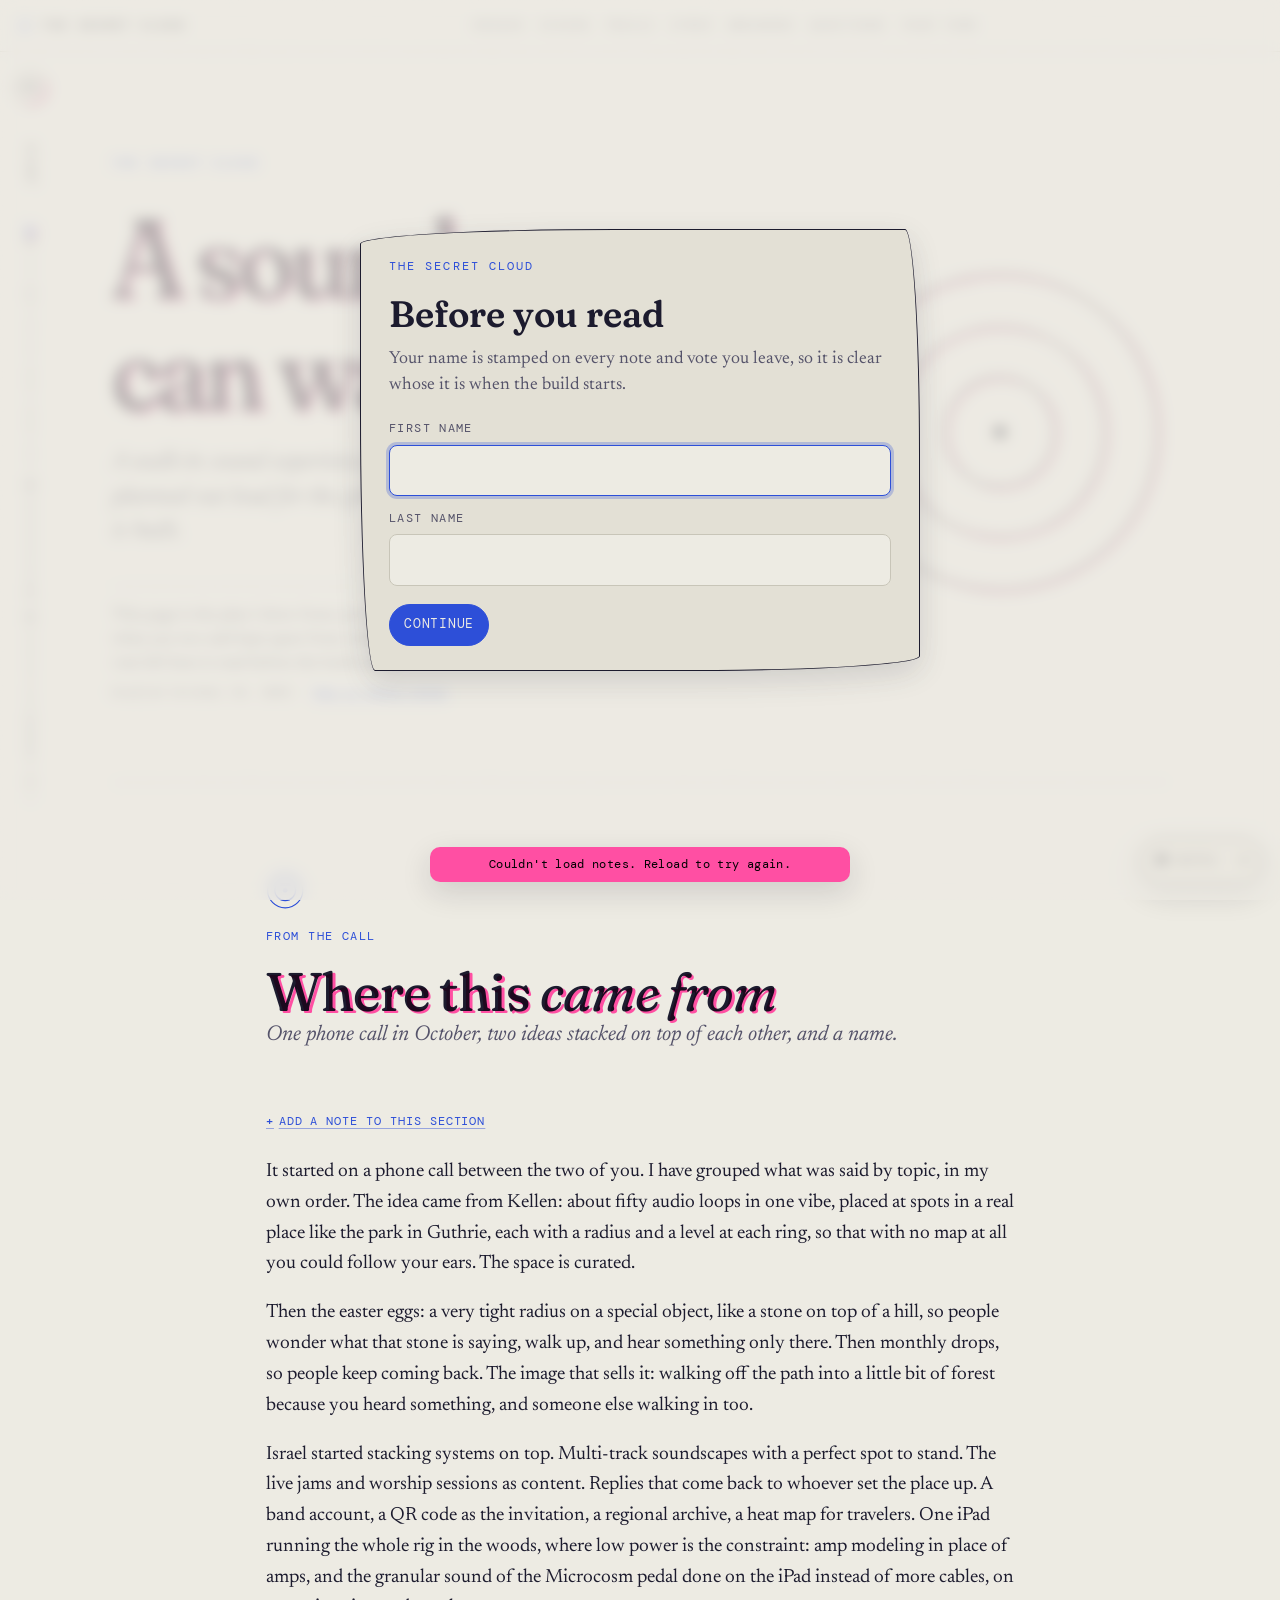
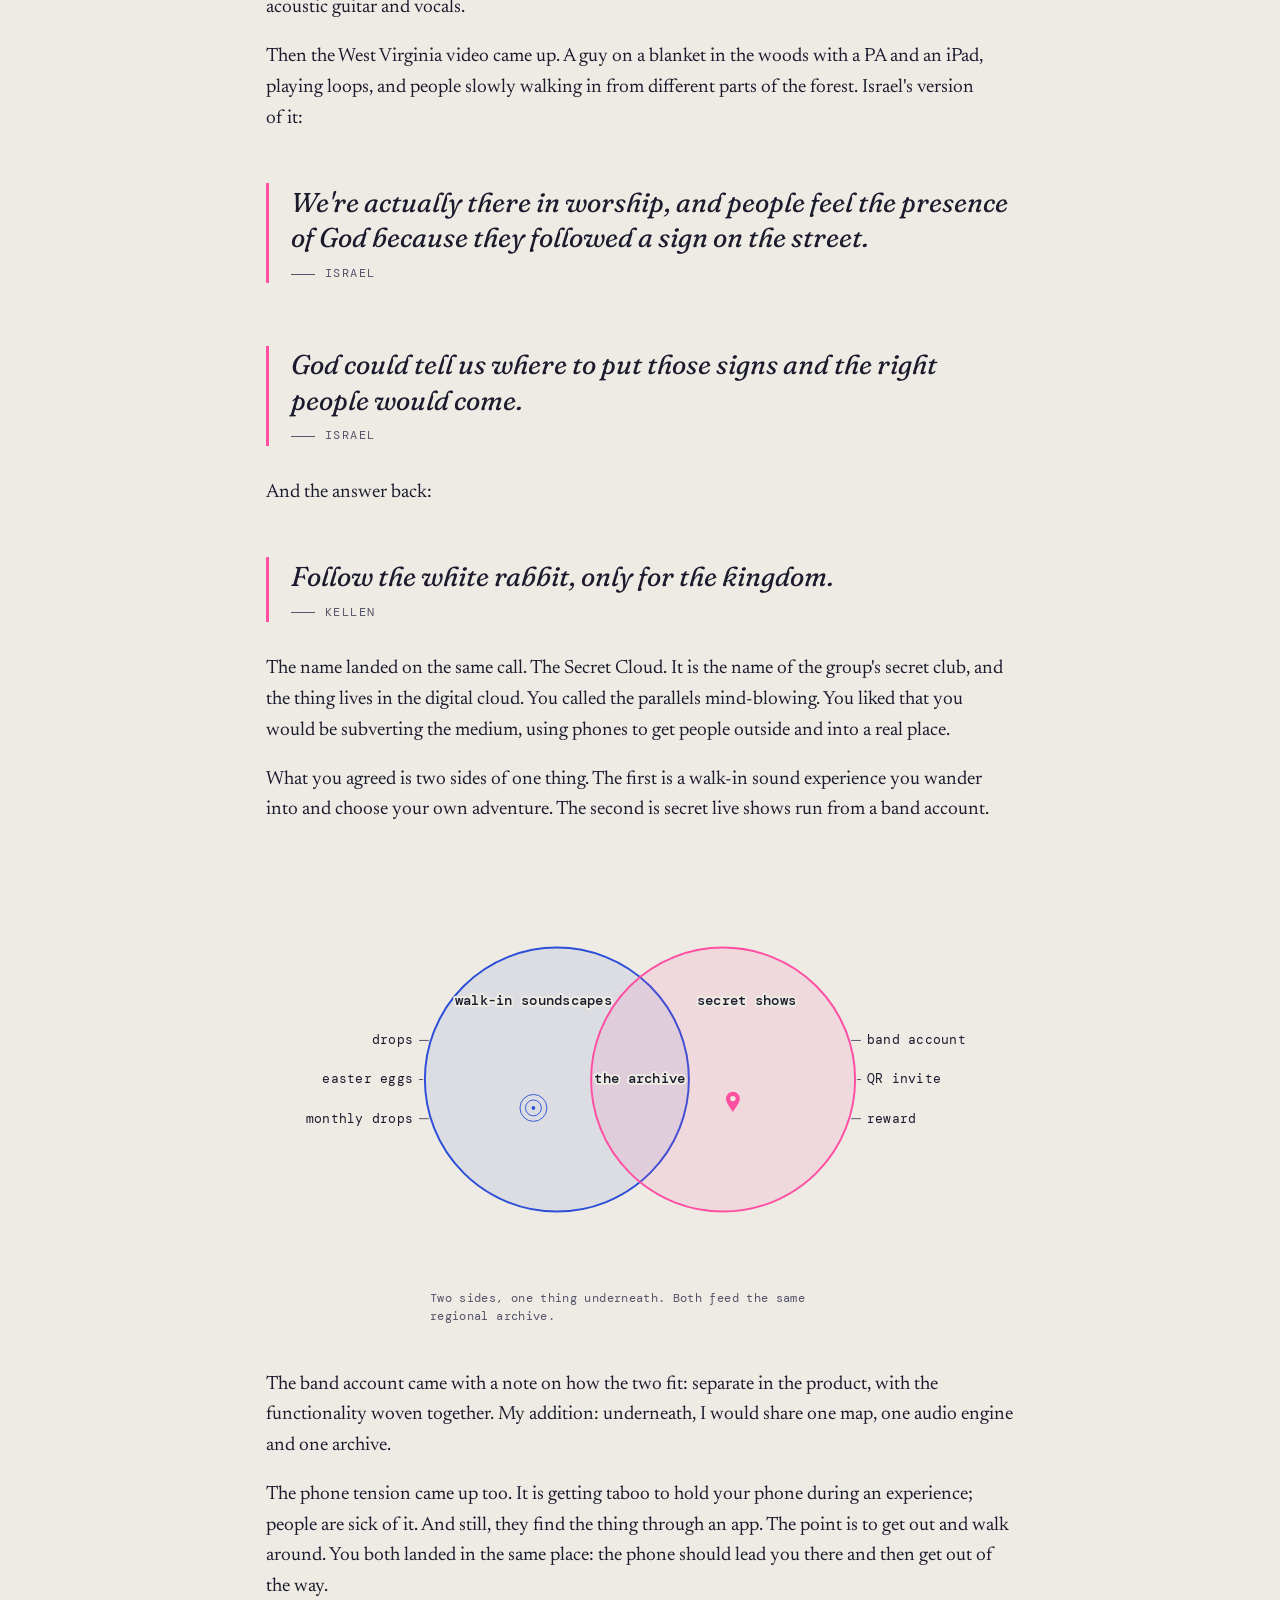
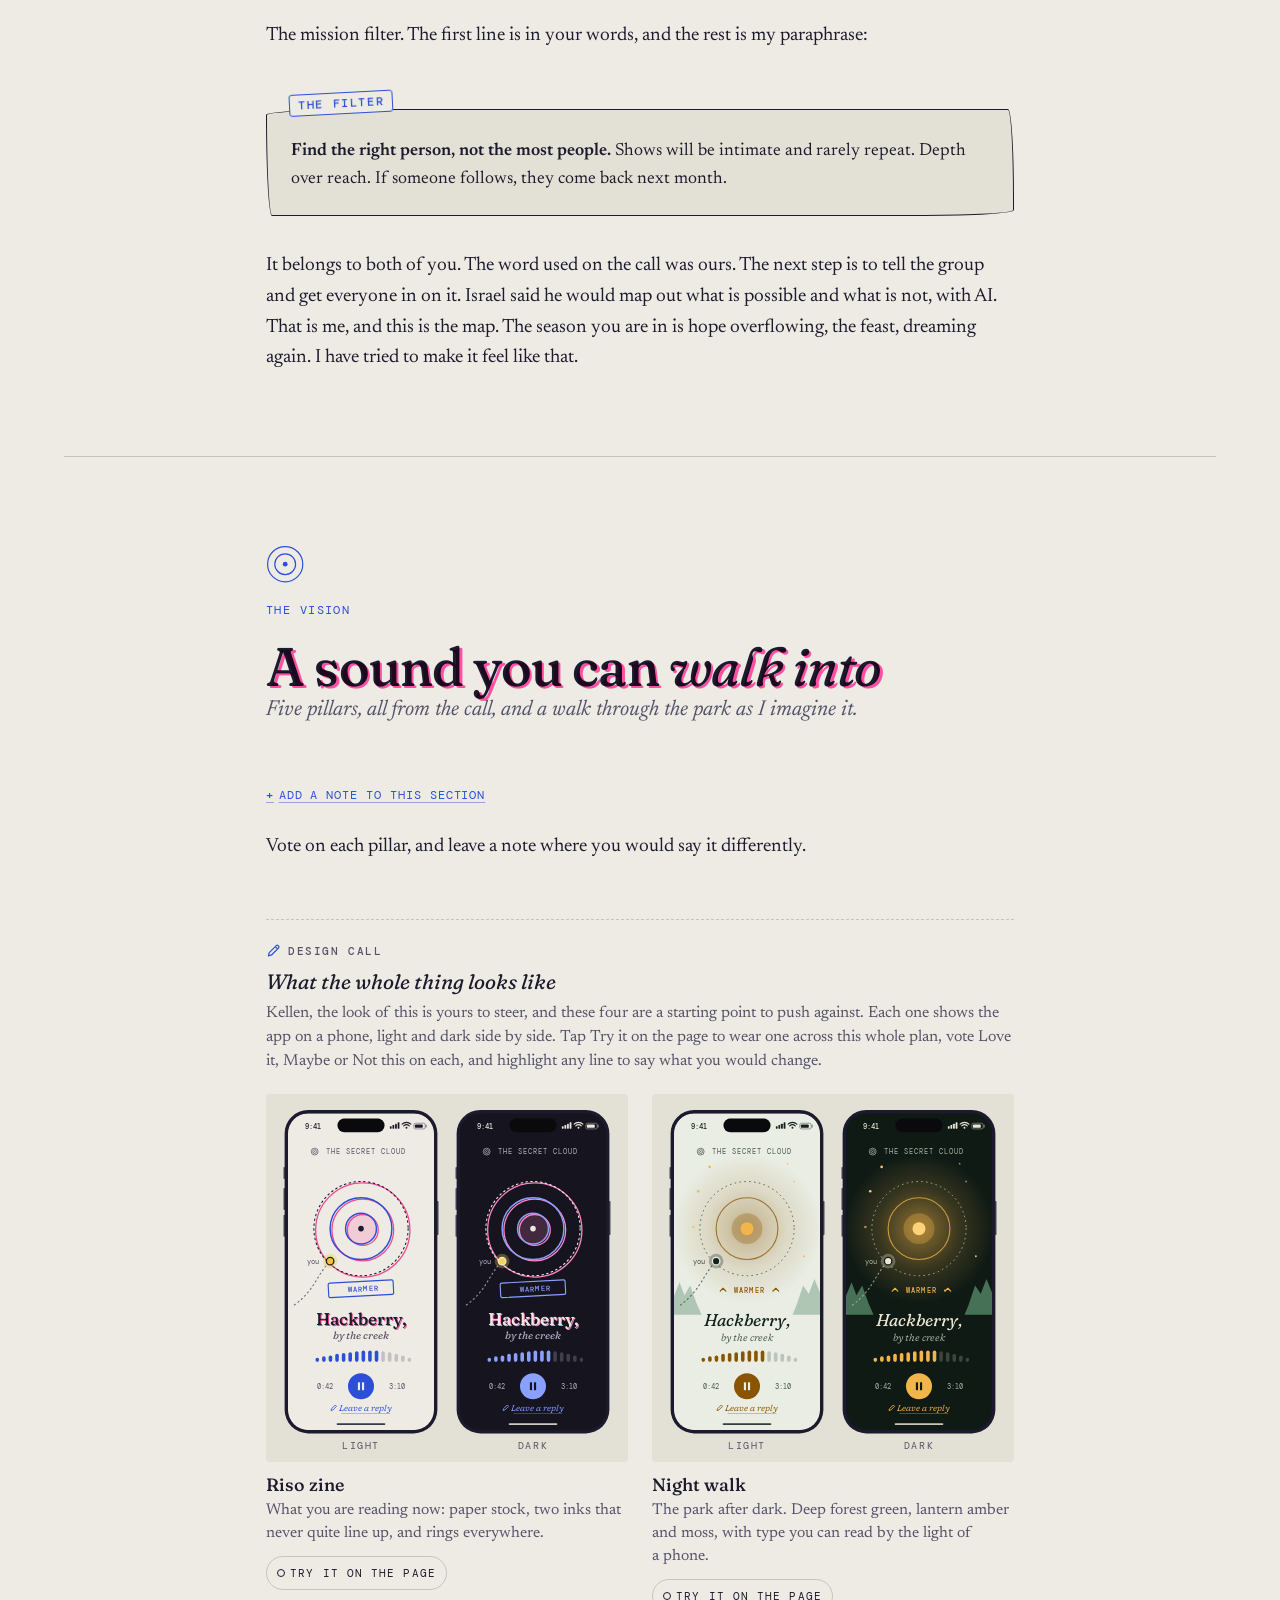
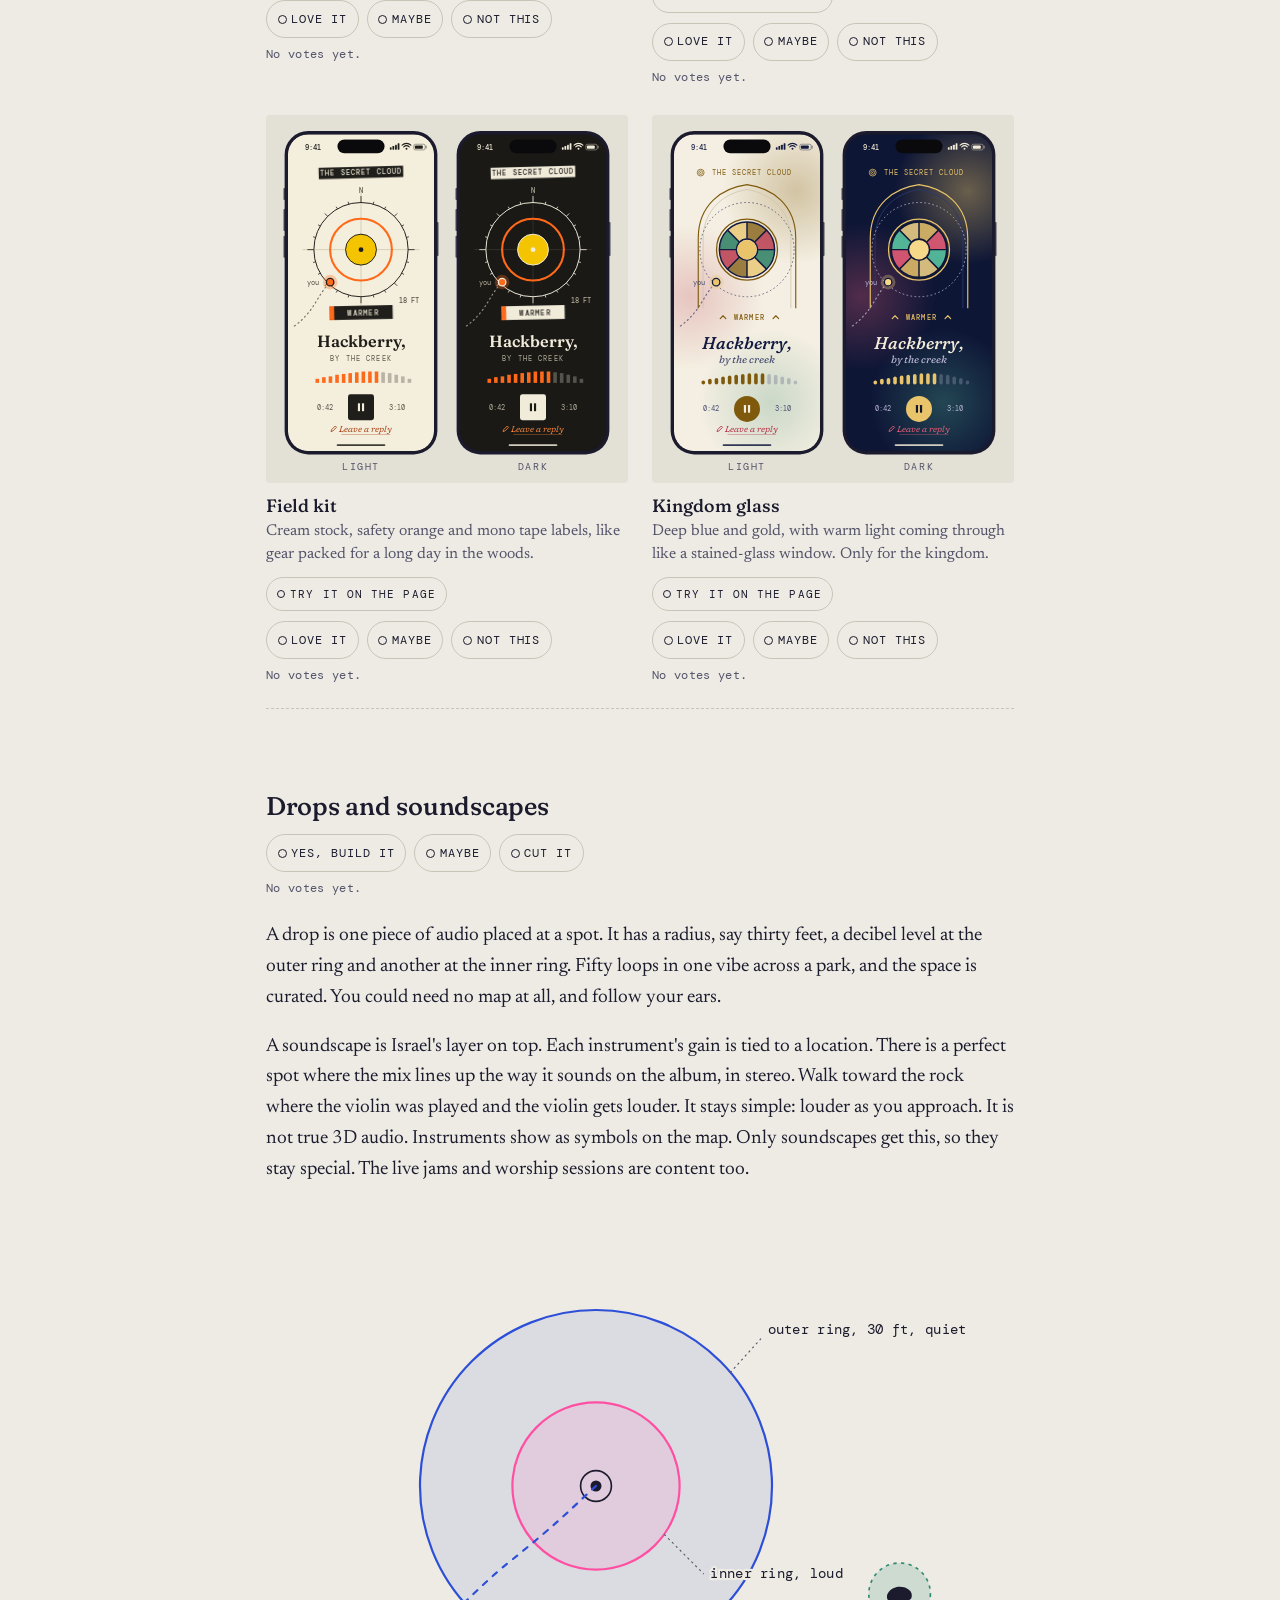
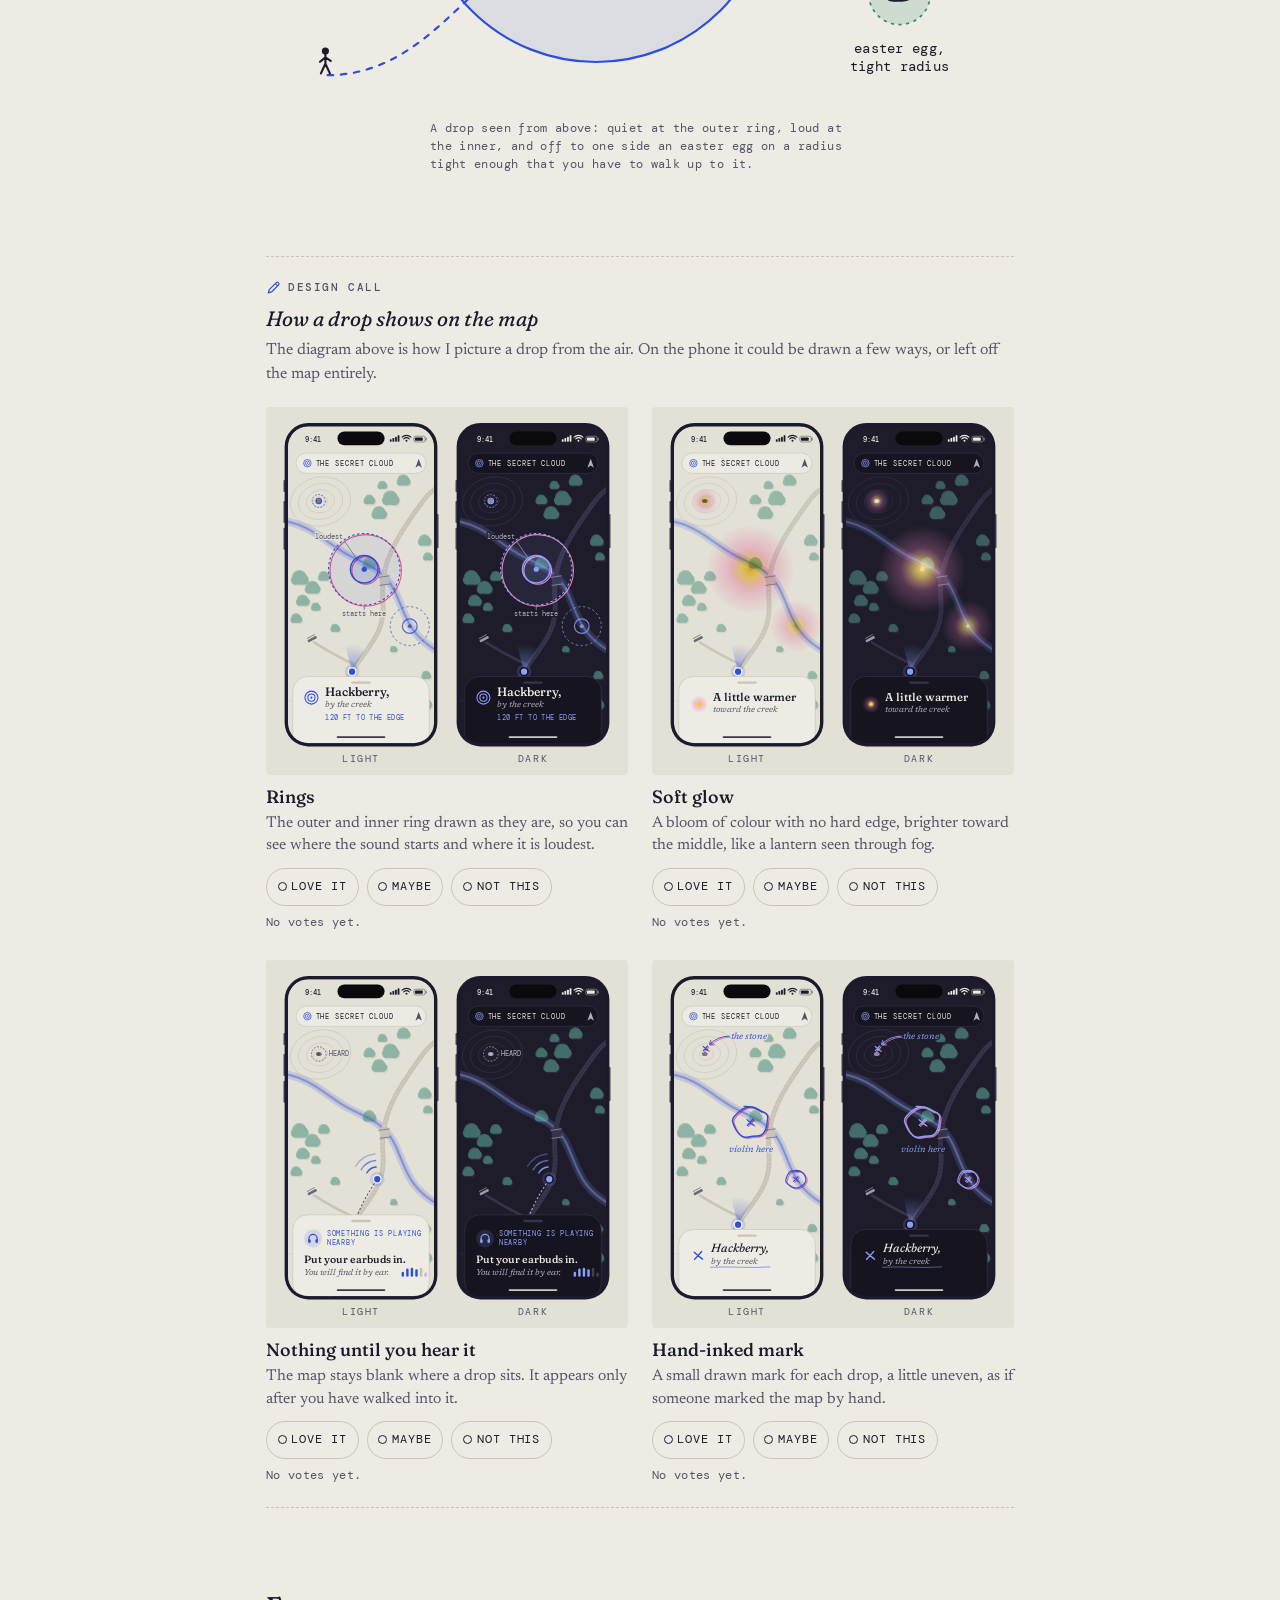
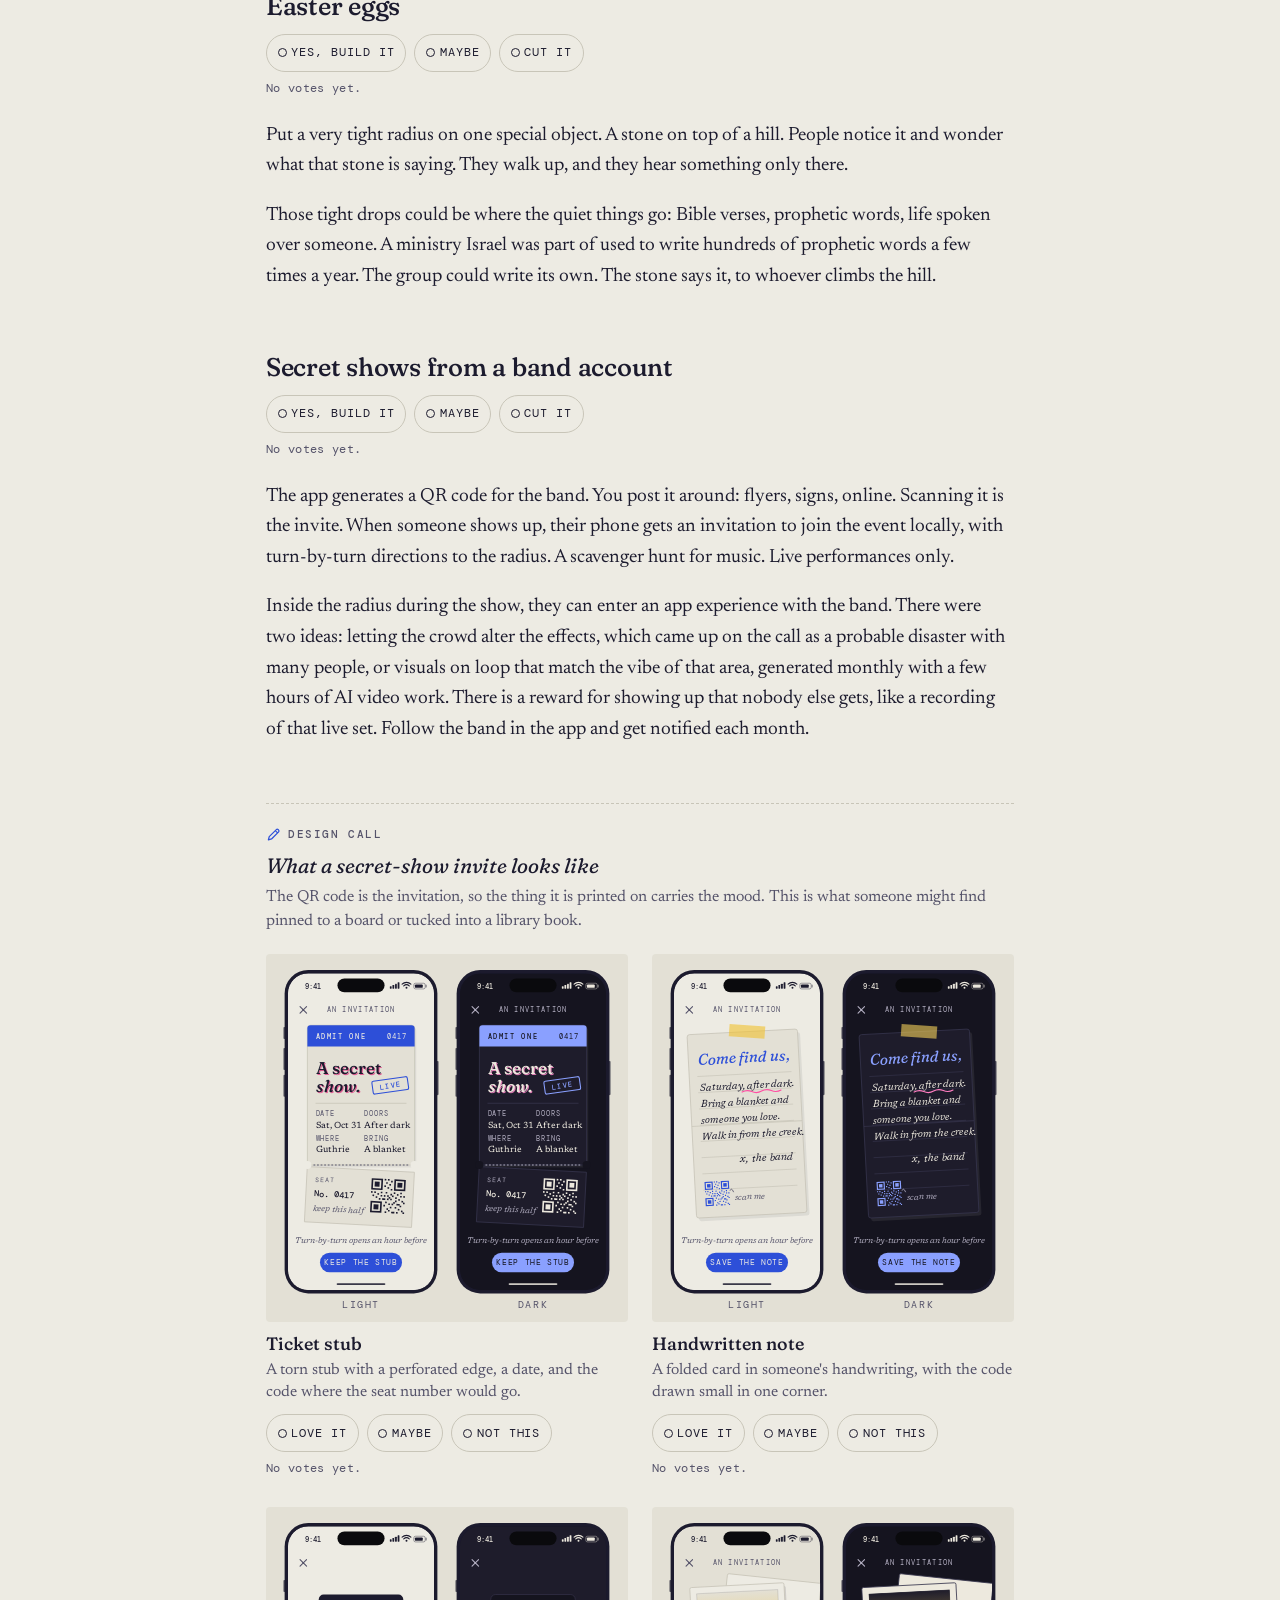
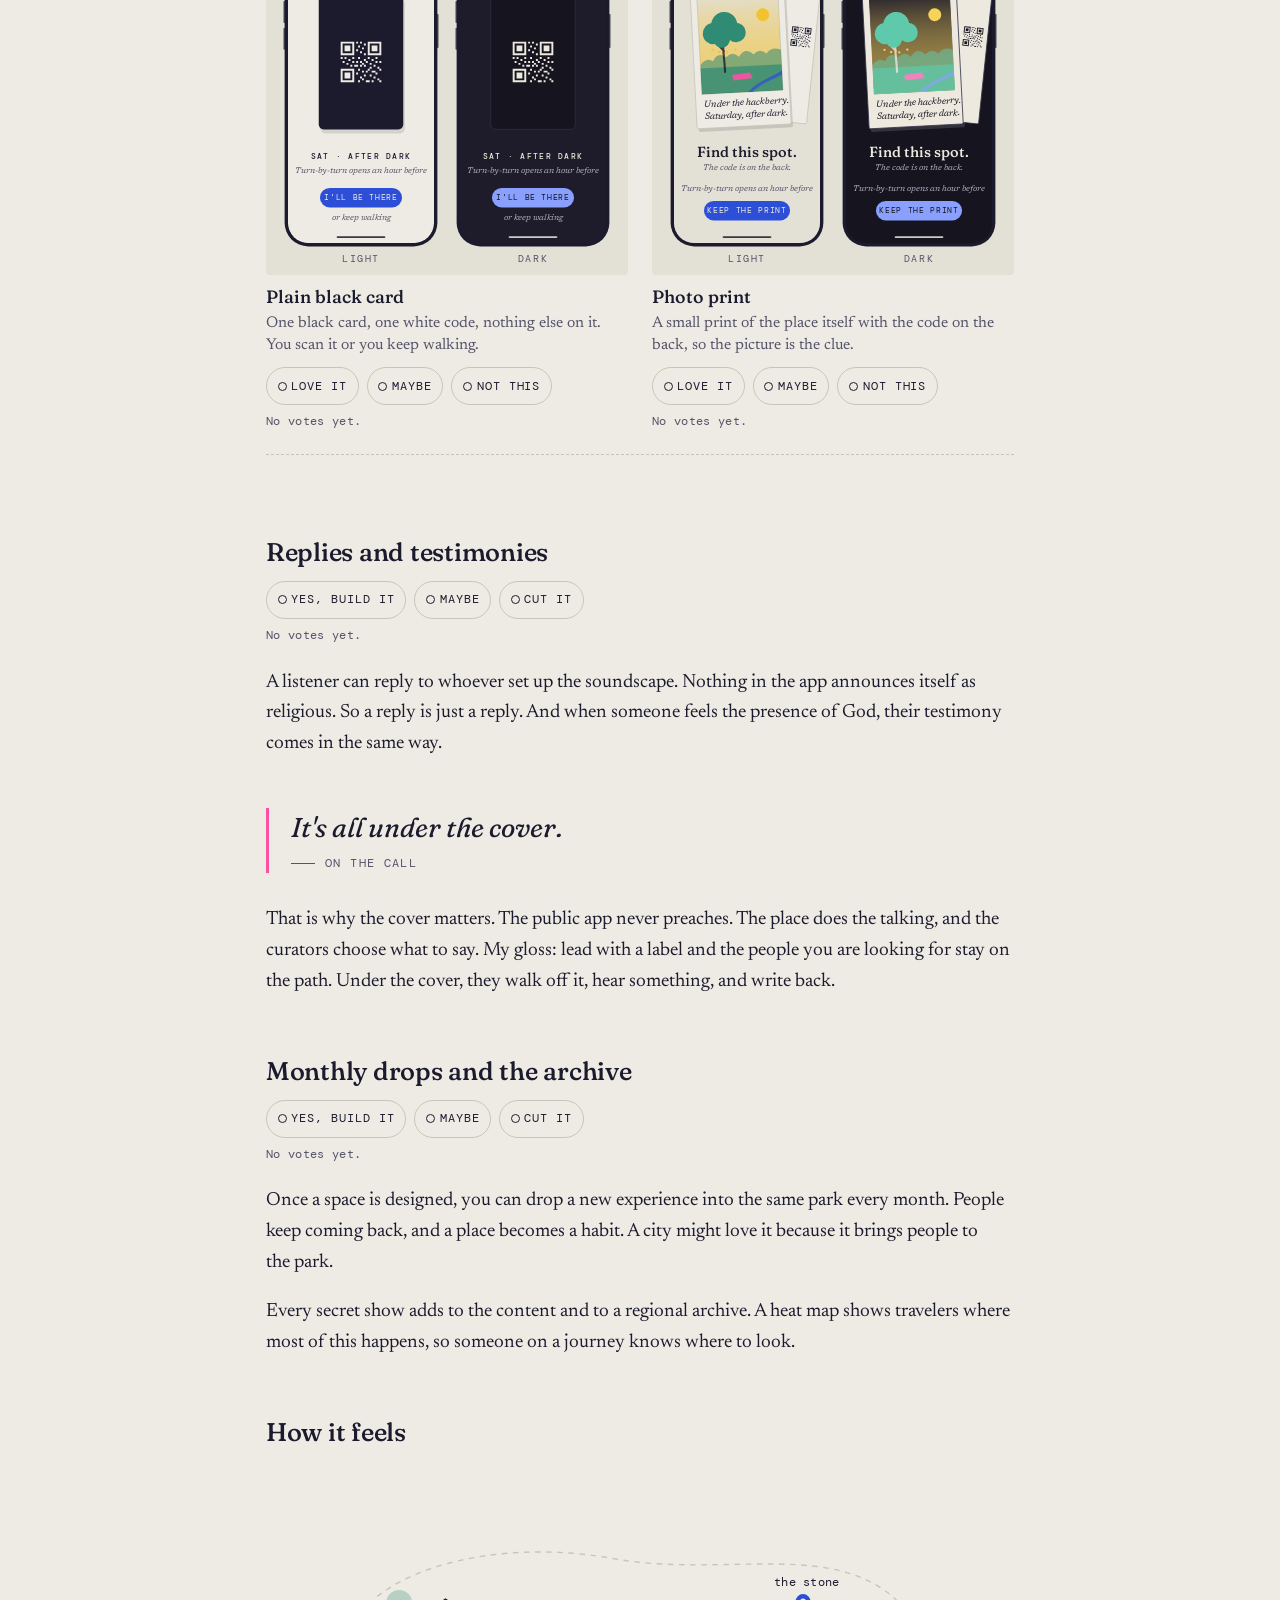
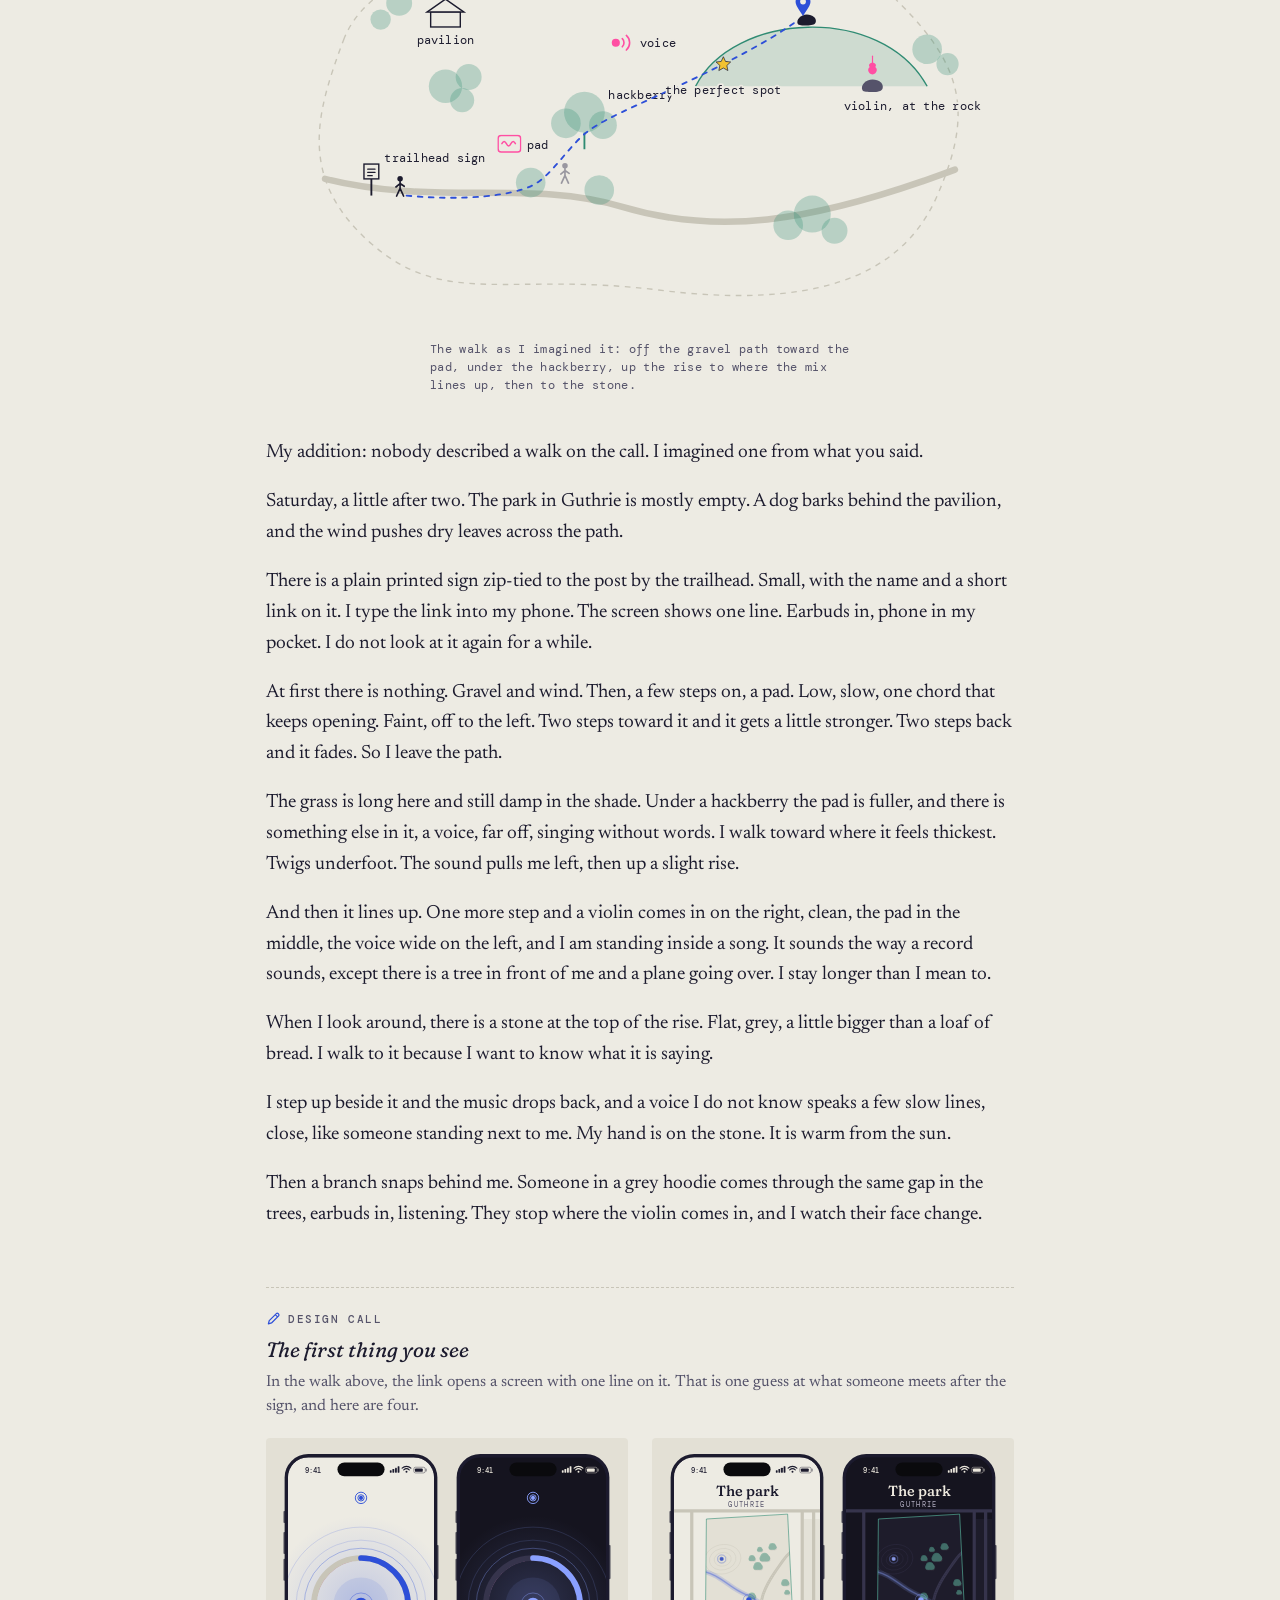
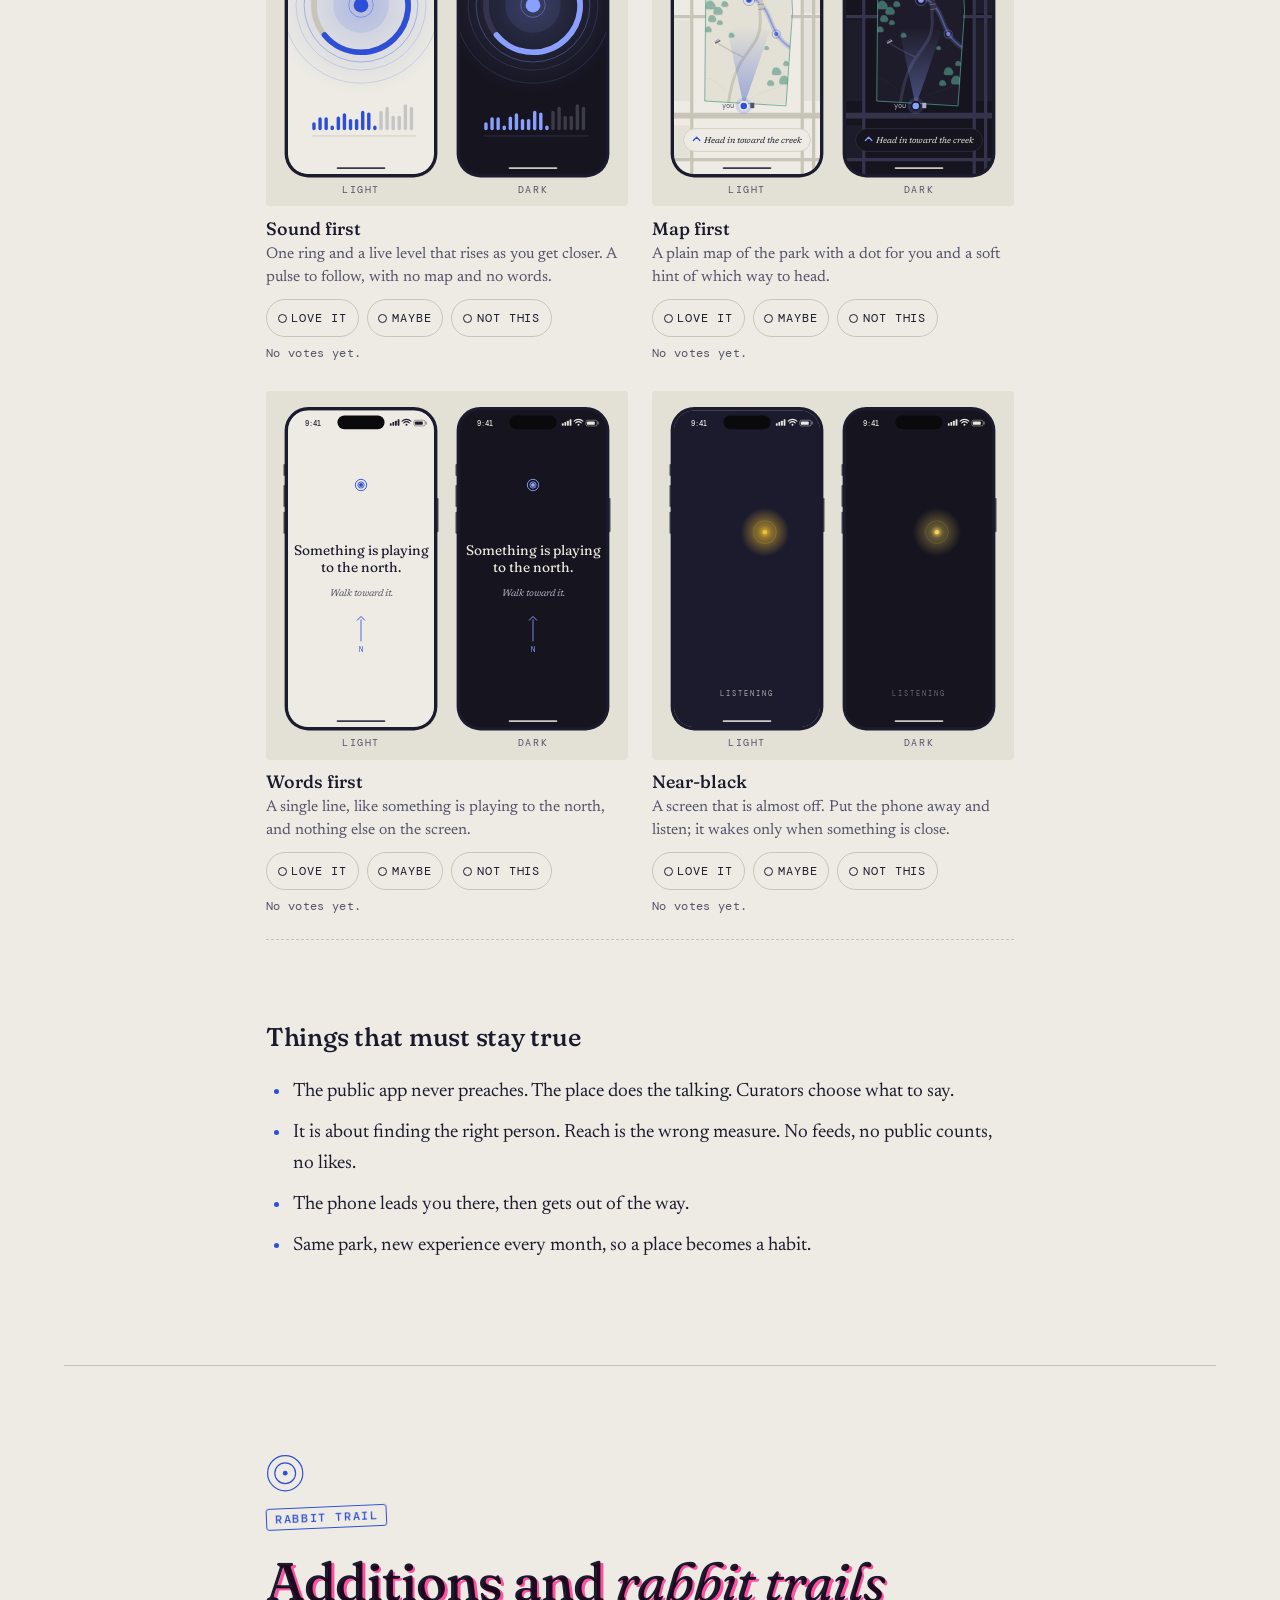
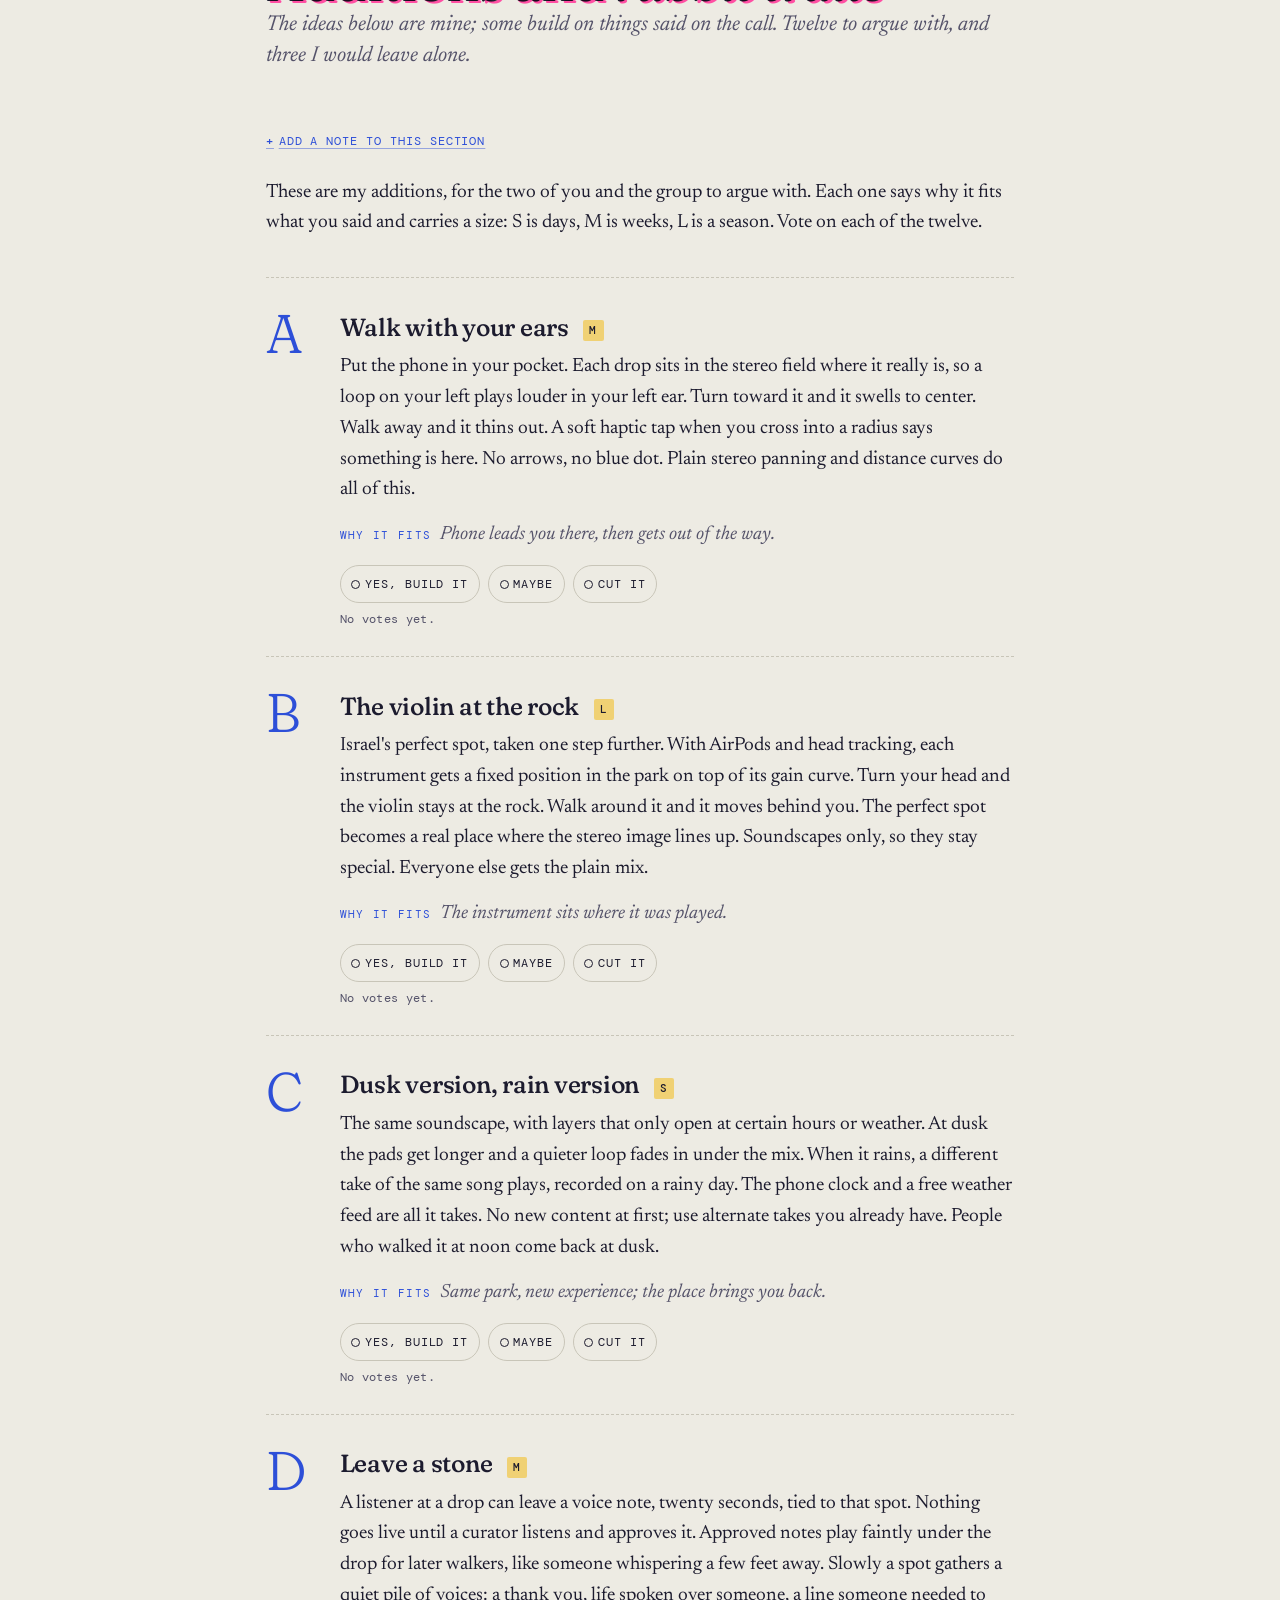
==== commit f6b48aeb: "Add floating plan contents nav with a scroll timeline A slim rail on desktop and a Contents tab with" ====
--- a/index.html
+++ b/index.html
@@ -11,9 +11,9 @@
   <link rel="preconnect" href="https://fonts.googleapis.com">
   <link rel="preconnect" href="https://fonts.gstatic.com" crossorigin>
   <link href="https://fonts.googleapis.com/css2?family=DM+Mono:wght@400;500&family=Fraunces:ital,opsz,wght,SOFT,WONK@0,9..144,300..900,0..100,0..1;1,9..144,300..900,0..100,0..1&family=Newsreader:ital,opsz,wght@0,6..72,400..600;1,6..72,400..600&display=swap" rel="stylesheet">
-  <meta name="sc-build" content="8facd25983">
-  <link rel="stylesheet" href="assets/site.css?v=8facd25983">
-  <link rel="stylesheet" href="assets/review.css?v=8facd25983">
+  <meta name="sc-build" content="1d489a8edf">
+  <link rel="stylesheet" href="assets/site.css?v=1d489a8edf">
+  <link rel="stylesheet" href="assets/review.css?v=1d489a8edf">
   <script>
 (function () {
   try {
@@ -80,6 +80,120 @@
     </nav>
     <div id="review-identity"></div>
   </div>
+  <nav class="pnav" id="pnav" aria-label="Plan contents">
+    <div class="pnav-scrim" id="pnav-scrim" hidden></div>
+    <button type="button" class="pnav-toggle" id="pnav-toggle" aria-expanded="false" aria-controls="pnav-panel">
+      <span class="pnav-toggle-n" aria-hidden="true">00</span>
+      <span class="pnav-toggle-text"><span class="pnav-toggle-k">Contents</span><span class="pnav-now"><span class="pnav-now-sec">Start</span><span class="pnav-now-sub"></span></span></span>
+      <svg class="pnav-chev" viewBox="0 0 12 12" aria-hidden="true" focusable="false"><path d="M2.5 4.5 L6 8 L9.5 4.5" fill="none" stroke="currentColor" stroke-width="1.5" stroke-linecap="round" stroke-linejoin="round"/></svg>
+    </button>
+    <div class="pnav-track" aria-hidden="true">
+      <span class="pnav-line"></span>
+      <span class="pnav-fill"></span>
+      <span class="pnav-tick pnav-tick-sec" data-for="origin"></span>
+      <span class="pnav-tick pnav-tick-sec" data-for="vision"></span>
+      <span class="pnav-tick pnav-tick-sub" data-for="vision-design-look"></span>
+      <span class="pnav-tick pnav-tick-sub" data-for="vision-pillar-1-h3"></span>
+      <span class="pnav-tick pnav-tick-sub" data-for="vision-design-drop"></span>
+      <span class="pnav-tick pnav-tick-sub" data-for="vision-pillar-2-h3"></span>
+      <span class="pnav-tick pnav-tick-sub" data-for="vision-pillar-3-h3"></span>
+      <span class="pnav-tick pnav-tick-sub" data-for="vision-design-invite"></span>
+      <span class="pnav-tick pnav-tick-sub" data-for="vision-pillar-4-h3"></span>
+      <span class="pnav-tick pnav-tick-sub" data-for="vision-pillar-5-h3"></span>
+      <span class="pnav-tick pnav-tick-sub" data-for="vision-walk-h3"></span>
+      <span class="pnav-tick pnav-tick-sub" data-for="vision-design-first"></span>
+      <span class="pnav-tick pnav-tick-sub" data-for="vision-convictions-h3"></span>
+      <span class="pnav-tick pnav-tick-sec" data-for="trails"></span>
+      <span class="pnav-tick pnav-tick-sub" data-for="trails-idea-a"></span>
+      <span class="pnav-tick pnav-tick-sub" data-for="trails-idea-b"></span>
+      <span class="pnav-tick pnav-tick-sub" data-for="trails-idea-c"></span>
+      <span class="pnav-tick pnav-tick-sub" data-for="trails-idea-d"></span>
+      <span class="pnav-tick pnav-tick-sub" data-for="trails-idea-e"></span>
+      <span class="pnav-tick pnav-tick-sub" data-for="trails-idea-f"></span>
+      <span class="pnav-tick pnav-tick-sub" data-for="trails-idea-g"></span>
+      <span class="pnav-tick pnav-tick-sub" data-for="trails-idea-h"></span>
+      <span class="pnav-tick pnav-tick-sub" data-for="trails-idea-i"></span>
+      <span class="pnav-tick pnav-tick-sub" data-for="trails-idea-j"></span>
+      <span class="pnav-tick pnav-tick-sub" data-for="trails-idea-k"></span>
+      <span class="pnav-tick pnav-tick-sub" data-for="trails-idea-l"></span>
+      <span class="pnav-tick pnav-tick-sub" data-for="trails-leave-h3"></span>
+      <span class="pnav-tick pnav-tick-sub" data-for="trails-idea-x"></span>
+      <span class="pnav-tick pnav-tick-sub" data-for="trails-idea-y"></span>
+      <span class="pnav-tick pnav-tick-sub" data-for="trails-idea-z"></span>
+      <span class="pnav-tick pnav-tick-sec" data-for="steer"></span>
+      <span class="pnav-tick pnav-tick-sec" data-for="grounded"></span>
+      <span class="pnav-tick pnav-tick-sub" data-for="grounded-phase-0"></span>
+      <span class="pnav-tick pnav-tick-sub" data-for="grounded-phase-1"></span>
+      <span class="pnav-tick pnav-tick-sub" data-for="grounded-phase-2"></span>
+      <span class="pnav-tick pnav-tick-sub" data-for="grounded-phase-3"></span>
+      <span class="pnav-tick pnav-tick-sub" data-for="grounded-data-h3"></span>
+      <span class="pnav-tick pnav-tick-sub" data-for="grounded-audio-h3"></span>
+      <span class="pnav-tick pnav-tick-sub" data-for="grounded-realities-h3"></span>
+      <span class="pnav-tick pnav-tick-sub" data-for="grounded-costs-h3"></span>
+      <span class="pnav-tick pnav-tick-sub" data-for="grounded-need-h3"></span>
+      <span class="pnav-tick pnav-tick-sec" data-for="questions"></span>
+      <span class="pnav-tick pnav-tick-sub" data-for="questions-q-1"></span>
+      <span class="pnav-tick pnav-tick-sub" data-for="questions-q-2"></span>
+      <span class="pnav-tick pnav-tick-sub" data-for="questions-q-3"></span>
+      <span class="pnav-tick pnav-tick-sub" data-for="questions-q-4"></span>
+      <span class="pnav-tick pnav-tick-sub" data-for="questions-q-5"></span>
+      <span class="pnav-tick pnav-tick-sub" data-for="questions-q-6"></span>
+      <span class="pnav-tick pnav-tick-sub" data-for="questions-q-7"></span>
+      <span class="pnav-tick pnav-tick-sub" data-for="questions-q-8"></span>
+      <span class="pnav-tick pnav-tick-sub" data-for="questions-q-9"></span>
+      <span class="pnav-tick pnav-tick-sub" data-for="questions-q-10"></span>
+      <span class="pnav-tick pnav-tick-sub" data-for="questions-design-mark"></span>
+      <span class="pnav-tick pnav-tick-sec" data-for="marks"></span>
+      <span class="pnav-dot"></span>
+    </div>
+    <div class="pnav-panel" id="pnav-panel">
+      <div class="pnav-card">
+        <p class="pnav-head"><span>Contents</span><span class="pnav-pct"><span class="pnav-pct-n">0</span>% read</span></p>
+        <ol class="pnav-list">
+          <li class="pnav-sec" data-pnav-sec="origin"><a class="pnav-link pnav-link-sec" href="#origin" data-now="Origin"><span class="pnav-key" aria-hidden="true">01</span><span class="pnav-label">Origin</span></a></li>
+          <li class="pnav-sec" data-pnav-sec="vision"><a class="pnav-link pnav-link-sec" href="#vision" data-now="Vision"><span class="pnav-key" aria-hidden="true">02</span><span class="pnav-label">Vision</span></a>
+          <ul class="pnav-subs">
+            <li><a class="pnav-link pnav-link-sub pnav-design" href="#vision-design-look" data-now="Call: The look"><span class="pnav-tag">Call</span><span class="pnav-label">The look</span></a></li>
+            <li><a class="pnav-link pnav-link-sub pnav-h3" href="#vision-pillar-1-h3" data-now="Drops and soundscapes"><span class="pnav-label">Drops and soundscapes</span></a></li>
+            <li><a class="pnav-link pnav-link-sub pnav-design" href="#vision-design-drop" data-now="Call: Drops on the map"><span class="pnav-tag">Call</span><span class="pnav-label">Drops on the map</span></a></li>
+            <li><a class="pnav-link pnav-link-sub pnav-h3" href="#vision-pillar-2-h3" data-now="Easter eggs"><span class="pnav-label">Easter eggs</span></a></li>
+            <li><a class="pnav-link pnav-link-sub pnav-h3" href="#vision-pillar-3-h3" data-now="Secret shows from a band account"><span class="pnav-label">Secret shows from a band account</span></a></li>
+            <li><a class="pnav-link pnav-link-sub pnav-design" href="#vision-design-invite" data-now="Call: Show invite"><span class="pnav-tag">Call</span><span class="pnav-label">Show invite</span></a></li>
+            <li><a class="pnav-link pnav-link-sub pnav-h3" href="#vision-pillar-4-h3" data-now="Replies and testimonies"><span class="pnav-label">Replies and testimonies</span></a></li>
+            <li><a class="pnav-link pnav-link-sub pnav-h3" href="#vision-pillar-5-h3" data-now="Monthly drops and the archive"><span class="pnav-label">Monthly drops and the archive</span></a></li>
+            <li><a class="pnav-link pnav-link-sub pnav-h3" href="#vision-walk-h3" data-now="How it feels"><span class="pnav-label">How it feels</span></a></li>
+            <li><a class="pnav-link pnav-link-sub pnav-design" href="#vision-design-first" data-now="Call: First screen"><span class="pnav-tag">Call</span><span class="pnav-label">First screen</span></a></li>
+            <li><a class="pnav-link pnav-link-sub pnav-h3" href="#vision-convictions-h3" data-now="Things that must stay true"><span class="pnav-label">Things that must stay true</span></a></li>
+          </ul></li>
+          <li class="pnav-sec" data-pnav-sec="trails"><a class="pnav-link pnav-link-sec" href="#trails" data-now="Trails"><span class="pnav-key" aria-hidden="true">03</span><span class="pnav-label">Trails</span></a>
+          <ul class="pnav-subs">
+            <li class="pnav-chips"><ul class="pnav-chiprow"><li><a class="pnav-link pnav-chip" href="#trails-idea-a" data-now="Trail A: Walk with your ears" title="Walk with your ears"><span class="pnav-key" aria-hidden="true">A</span><span class="vh">Trail A: Walk with your ears</span></a></li><li><a class="pnav-link pnav-chip" href="#trails-idea-b" data-now="Trail B: The violin at the rock" title="The violin at the rock"><span class="pnav-key" aria-hidden="true">B</span><span class="vh">Trail B: The violin at the rock</span></a></li><li><a class="pnav-link pnav-chip" href="#trails-idea-c" data-now="Trail C: Dusk version, rain version" title="Dusk version, rain version"><span class="pnav-key" aria-hidden="true">C</span><span class="vh">Trail C: Dusk version, rain version</span></a></li><li><a class="pnav-link pnav-chip" href="#trails-idea-d" data-now="Trail D: Leave a stone" title="Leave a stone"><span class="pnav-key" aria-hidden="true">D</span><span class="vh">Trail D: Leave a stone</span></a></li><li><a class="pnav-link pnav-chip" href="#trails-idea-e" data-now="Trail E: Breadcrumbs through the park" title="Breadcrumbs through the park"><span class="pnav-key" aria-hidden="true">E</span><span class="vh">Trail E: Breadcrumbs through the park</span></a></li><li><a class="pnav-link pnav-chip" href="#trails-idea-f" data-now="Trail F: Paper first, then phone" title="Paper first, then phone"><span class="pnav-key" aria-hidden="true">F</span><span class="vh">Trail F: Paper first, then phone</span></a></li><li><a class="pnav-link pnav-chip" href="#trails-idea-g" data-now="Trail G: The park never repeats" title="The park never repeats"><span class="pnav-key" aria-hidden="true">G</span><span class="vh">Trail G: The park never repeats</span></a></li><li><a class="pnav-link pnav-chip" href="#trails-idea-h" data-now="Trail H: A living map" title="A living map"><span class="pnav-key" aria-hidden="true">H</span><span class="vh">Trail H: A living map</span></a></li><li><a class="pnav-link pnav-chip" href="#trails-idea-i" data-now="Trail I: The show without screens" title="The show without screens"><span class="pnav-key" aria-hidden="true">I</span><span class="vh">Trail I: The show without screens</span></a></li><li><a class="pnav-link pnav-chip" href="#trails-idea-j" data-now="Trail J: One iPad in the woods" title="One iPad in the woods"><span class="pnav-key" aria-hidden="true">J</span><span class="vh">Trail J: One iPad in the woods</span></a></li><li><a class="pnav-link pnav-chip" href="#trails-idea-k" data-now="Trail K: Trusted friends run clouds" title="Trusted friends run clouds"><span class="pnav-key" aria-hidden="true">K</span><span class="vh">Trail K: Trusted friends run clouds</span></a></li><li><a class="pnav-link pnav-chip" href="#trails-idea-l" data-now="Trail L: The only number we track" title="The only number we track"><span class="pnav-key" aria-hidden="true">L</span><span class="vh">Trail L: The only number we track</span></a></li></ul><p class="pnav-chipnow" aria-hidden="true"></p></li>
+            <li><a class="pnav-link pnav-link-sub pnav-h3" href="#trails-leave-h3" data-now="Trails I'd leave alone"><span class="pnav-label">Trails I'd leave alone</span></a></li>
+            <li class="pnav-chips"><ul class="pnav-chiprow"><li><a class="pnav-link pnav-chip pnav-chip-leave" href="#trails-idea-x" data-now="Trail X: A web listening room" title="A web listening room"><span class="pnav-key" aria-hidden="true">X</span><span class="vh">Trail X: A web listening room</span></a></li><li><a class="pnav-link pnav-chip pnav-chip-leave" href="#trails-idea-y" data-now="Trail Y: Crowd-controlled effects at a show" title="Crowd-controlled effects at a show"><span class="pnav-key" aria-hidden="true">Y</span><span class="vh">Trail Y: Crowd-controlled effects at a show</span></a></li><li><a class="pnav-link pnav-chip pnav-chip-leave" href="#trails-idea-z" data-now="Trail Z: Leaderboards, streaks, and badges" title="Leaderboards, streaks, and badges"><span class="pnav-key" aria-hidden="true">Z</span><span class="vh">Trail Z: Leaderboards, streaks, and badges</span></a></li></ul><p class="pnav-chipnow" aria-hidden="true"></p></li>
+          </ul></li>
+          <li class="pnav-sec" data-pnav-sec="steer"><a class="pnav-link pnav-link-sec" href="#steer" data-now="Steer"><span class="pnav-key" aria-hidden="true">04</span><span class="pnav-label">Steer</span></a></li>
+          <li class="pnav-sec" data-pnav-sec="grounded"><a class="pnav-link pnav-link-sec" href="#grounded" data-now="Grounded"><span class="pnav-key" aria-hidden="true">05</span><span class="pnav-label">Grounded</span></a>
+          <ul class="pnav-subs">
+            <li><a class="pnav-link pnav-link-sub pnav-phase" href="#grounded-phase-0" data-now="Phase 0: Prove the feeling"><span class="pnav-key">0</span><span class="pnav-label">Prove the feeling</span></a></li>
+            <li><a class="pnav-link pnav-link-sub pnav-phase" href="#grounded-phase-1" data-now="Phase 1: The real walk"><span class="pnav-key">1</span><span class="pnav-label">The real walk</span></a></li>
+            <li><a class="pnav-link pnav-link-sub pnav-phase" href="#grounded-phase-2" data-now="Phase 2: Secret shows"><span class="pnav-key">2</span><span class="pnav-label">Secret shows</span></a></li>
+            <li><a class="pnav-link pnav-link-sub pnav-phase" href="#grounded-phase-3" data-now="Phase 3: The cloud grows"><span class="pnav-key">3</span><span class="pnav-label">The cloud grows</span></a></li>
+            <li><a class="pnav-link pnav-link-sub pnav-h3" href="#grounded-data-h3" data-now="The data model"><span class="pnav-label">The data model</span></a></li>
+            <li><a class="pnav-link pnav-link-sub pnav-h3" href="#grounded-audio-h3" data-now="The audio math"><span class="pnav-label">The audio math</span></a></li>
+            <li><a class="pnav-link pnav-link-sub pnav-h3" href="#grounded-realities-h3" data-now="Realities to respect"><span class="pnav-label">Realities to respect</span></a></li>
+            <li><a class="pnav-link pnav-link-sub pnav-h3" href="#grounded-costs-h3" data-now="What it costs"><span class="pnav-label">What it costs</span></a></li>
+            <li><a class="pnav-link pnav-link-sub pnav-h3" href="#grounded-need-h3" data-now="What I need from you"><span class="pnav-label">What I need from you</span></a></li>
+          </ul></li>
+          <li class="pnav-sec" data-pnav-sec="questions"><a class="pnav-link pnav-link-sec" href="#questions" data-now="Questions"><span class="pnav-key" aria-hidden="true">06</span><span class="pnav-label">Questions</span></a>
+          <ul class="pnav-subs">
+            <li class="pnav-chips"><ul class="pnav-chiprow"><li><a class="pnav-link pnav-chip" href="#questions-q-1" data-now="Question 1" title="Should the public app show who made it, or only the name?"><span class="pnav-key" aria-hidden="true">01</span><span class="vh">Question 1: Should the public app show who made it, or only the name?</span></a></li><li><a class="pnav-link pnav-chip" href="#questions-q-2" data-now="Question 2" title="Should drops be on a map, or hidden so you follow your ears?"><span class="pnav-key" aria-hidden="true">02</span><span class="vh">Question 2: Should drops be on a map, or hidden so you follow your ears?</span></a></li><li><a class="pnav-link pnav-chip" href="#questions-q-3" data-now="Question 3" title="Should a show's reward be a recording or something physical?"><span class="pnav-key" aria-hidden="true">03</span><span class="vh">Question 3: Should a show's reward be a recording or something physical?</span></a></li><li><a class="pnav-link pnav-chip" href="#questions-q-4" data-now="Question 4" title="Should the monthly drop be dated and announced, or silent?"><span class="pnav-key" aria-hidden="true">04</span><span class="vh">Question 4: Should the monthly drop be dated and announced, or silent?</span></a></li><li><a class="pnav-link pnav-chip" href="#questions-q-5" data-now="Question 5" title="Should the heat map show where shows happen, when you want no counts?"><span class="pnav-key" aria-hidden="true">05</span><span class="vh">Question 5: Should the heat map show where shows happen, when you want no counts?</span></a></li><li><a class="pnav-link pnav-chip" href="#questions-q-6" data-now="Question 6" title="Should replies go to every curator in the cloud, or only the one who placed that soundscape?"><span class="pnav-key" aria-hidden="true">06</span><span class="vh">Question 6: Should replies go to every curator in the cloud, or only the one who…</span></a></li><li><a class="pnav-link pnav-chip" href="#questions-q-7" data-now="Question 7" title="Should the in-show screen be visuals on loop, or something quieter?"><span class="pnav-key" aria-hidden="true">07</span><span class="vh">Question 7: Should the in-show screen be visuals on loop, or something quieter?</span></a></li><li><a class="pnav-link pnav-chip" href="#questions-q-8" data-now="Question 8" title="Should walkers need an account at all before Phase 2?"><span class="pnav-key" aria-hidden="true">08</span><span class="vh">Question 8: Should walkers need an account at all before Phase 2?</span></a></li><li><a class="pnav-link pnav-chip" href="#questions-q-9" data-now="Question 9" title="Should the first easter egg be heard in a voice, or read as text on the screen?"><span class="pnav-key" aria-hidden="true">09</span><span class="vh">Question 9: Should the first easter egg be heard in a voice, or read as text on…</span></a></li><li><a class="pnav-link pnav-chip" href="#questions-q-10" data-now="Question 10" title="Should the app be free, always, with no way to pay?"><span class="pnav-key" aria-hidden="true">10</span><span class="vh">Question 10: Should the app be free, always, with no way to pay?</span></a></li></ul><p class="pnav-chipnow" aria-hidden="true"></p></li>
+            <li><a class="pnav-link pnav-link-sub pnav-design" href="#questions-design-mark" data-now="Call: The mark"><span class="pnav-tag">Call</span><span class="pnav-label">The mark</span></a></li>
+          </ul></li>
+          <li class="pnav-sec" data-pnav-sec="marks"><a class="pnav-link pnav-link-sec" href="#marks" data-now="Your turn"><span class="pnav-key" aria-hidden="true">07</span><span class="pnav-label">Your turn</span></a></li>
+        </ol>
+      </div>
+    </div>
+  </nav>
 
   <main id="main">
     <div class="hero">
@@ -472,7 +586,7 @@
   </div>
   </div>
 </aside>
-<h3 data-block="vision-pillar-1-h3">Drops and soundscapes</h3>
+<h3 id="vision-pillar-1-h3" data-block="vision-pillar-1-h3">Drops and soundscapes</h3>
 <div class="stance" data-stance="pillar-1" data-stance-title="Drops and soundscapes"></div>
 <p data-block="vision-pillar-1-p-1">A drop is one piece of audio placed at a spot. It has a radius, say thirty feet, a decibel level at the outer ring and another at the inner ring. Fifty loops in one vibe across a park, and the space is curated. You could need no map at all, and follow your ears.</p>
 <p data-block="vision-pillar-1-p-2">A soundscape is Israel's layer on top. Each instrument's gain is tied to a location. There is a perfect spot where the mix lines up the way it sounds on the album, in stereo. Walk toward the rock where the violin was played and the violin gets louder. It stays simple: louder as you approach. It is not true 3D audio. Instruments show as symbols on the map. Only soundscapes get this, so they stay special. The live jams and worship sessions are content too.</p>
@@ -769,11 +883,11 @@
   </div>
   </div>
 </aside>
-<h3 data-block="vision-pillar-2-h3">Easter eggs</h3>
+<h3 id="vision-pillar-2-h3" data-block="vision-pillar-2-h3">Easter eggs</h3>
 <div class="stance" data-stance="pillar-2" data-stance-title="Easter eggs"></div>
 <p data-block="vision-pillar-2-p-1">Put a very tight radius on one special object. A stone on top of a hill. People notice it and wonder what that stone is saying. They walk up, and they hear something only there.</p>
 <p data-block="vision-pillar-2-p-2">Those tight drops could be where the quiet things go: Bible verses, prophetic words, life spoken over someone. A ministry Israel was part of used to write hundreds of prophetic words a few times a year. The group could write its own. The stone says it, to whoever climbs the hill.</p>
-<h3 data-block="vision-pillar-3-h3">Secret shows from a band account</h3>
+<h3 id="vision-pillar-3-h3" data-block="vision-pillar-3-h3">Secret shows from a band account</h3>
 <div class="stance" data-stance="pillar-3" data-stance-title="Secret shows from a band account"></div>
 <p data-block="vision-pillar-3-p-1">The app generates a QR code for the band. You post it around: flyers, signs, online. Scanning it is the invite. When someone shows up, their phone gets an invitation to join the event locally, with turn-by-turn directions to the radius. A scavenger hunt for music. Live performances only.</p>
 <p data-block="vision-pillar-3-p-2">Inside the radius during the show, they can enter an app experience with the band. There were two ideas: letting the crowd alter the effects, which came up on the call as a probable disaster with many people, or visuals on loop that match the vibe of that area, generated monthly with a few hours of AI video work. There is a reward for showing up that nobody else gets, like a recording of that live set. Follow the band in the app and get notified each month.</p>
@@ -1070,16 +1184,16 @@
   </div>
   </div>
 </aside>
-<h3 data-block="vision-pillar-4-h3">Replies and testimonies</h3>
+<h3 id="vision-pillar-4-h3" data-block="vision-pillar-4-h3">Replies and testimonies</h3>
 <div class="stance" data-stance="pillar-4" data-stance-title="Replies and testimonies"></div>
 <p data-block="vision-pillar-4-p-1">A listener can reply to whoever set up the soundscape. Nothing in the app announces itself as religious. So a reply is just a reply. And when someone feels the presence of God, their testimony comes in the same way.</p>
 <blockquote data-block="vision-pillar-4-quote"><p>It's all under the cover.</p><cite>on the call</cite></blockquote>
 <p data-block="vision-pillar-4-p-2">That is why the cover matters. The public app never preaches. The place does the talking, and the curators choose what to say. My gloss: lead with a label and the people you are looking for stay on the path. Under the cover, they walk off it, hear something, and write back.</p>
-<h3 data-block="vision-pillar-5-h3">Monthly drops and the archive</h3>
+<h3 id="vision-pillar-5-h3" data-block="vision-pillar-5-h3">Monthly drops and the archive</h3>
 <div class="stance" data-stance="pillar-5" data-stance-title="Monthly drops and the archive"></div>
 <p data-block="vision-pillar-5-p-1">Once a space is designed, you can drop a new experience into the same park every month. People keep coming back, and a place becomes a habit. A city might love it because it brings people to the park.</p>
 <p data-block="vision-pillar-5-p-2">Every secret show adds to the content and to a regional archive. A heat map shows travelers where most of this happens, so someone on a journey knows where to look.</p>
-<h3 data-block="vision-walk-h3">How it feels</h3>
+<h3 id="vision-walk-h3" data-block="vision-walk-h3">How it feels</h3>
 <figure class="spread diagram" data-block="vision-diagram-walk"><div class="diagram-inner" data-start="center">
 <svg viewBox="0 0 760 460" width="100%" role="img" aria-labelledby="dg-walk-t dg-walk-d">
   <title id="dg-walk-t">The walk through the park</title>
@@ -1389,7 +1503,7 @@
   </div>
   </div>
 </aside>
-<h3 data-block="vision-convictions-h3">Things that must stay true</h3>
+<h3 id="vision-convictions-h3" data-block="vision-convictions-h3">Things that must stay true</h3>
 <ul class="list" data-block="vision-convictions-ul">
   <li data-block="vision-convictions-ul-1">The public app never preaches. The place does the talking. Curators choose what to say.</li>
   <li data-block="vision-convictions-ul-2">It is about finding the right person. Reach is the wrong measure. No feeds, no public counts, no likes.</li>
@@ -1407,7 +1521,7 @@
 </header>
 <p data-block="trails-intro-p">These are my additions, for the two of you and the group to argue with. Each one says why it fits what you said and carries a size: S is days, M is weeks, L is a season. Vote on each of the twelve.</p>
 <div class="ideas">
-<article class="idea" data-block="trails-idea-a">
+<article class="idea" id="trails-idea-a" data-block="trails-idea-a">
   <span class="idea-letter">A</span>
   <div class="idea-main">
     <div class="idea-head">
@@ -1419,7 +1533,7 @@
     <div class="stance" data-stance="trail-a" data-stance-title="Trail A: Walk with your ears"></div>
   </div>
 </article>
-<article class="idea" data-block="trails-idea-b">
+<article class="idea" id="trails-idea-b" data-block="trails-idea-b">
   <span class="idea-letter">B</span>
   <div class="idea-main">
     <div class="idea-head">
@@ -1431,7 +1545,7 @@
     <div class="stance" data-stance="trail-b" data-stance-title="Trail B: The violin at the rock"></div>
   </div>
 </article>
-<article class="idea" data-block="trails-idea-c">
+<article class="idea" id="trails-idea-c" data-block="trails-idea-c">
   <span class="idea-letter">C</span>
   <div class="idea-main">
     <div class="idea-head">
@@ -1443,7 +1557,7 @@
     <div class="stance" data-stance="trail-c" data-stance-title="Trail C: Dusk version, rain version"></div>
   </div>
 </article>
-<article class="idea" data-block="trails-idea-d">
+<article class="idea" id="trails-idea-d" data-block="trails-idea-d">
   <span class="idea-letter">D</span>
   <div class="idea-main">
     <div class="idea-head">
@@ -1455,7 +1569,7 @@
     <div class="stance" data-stance="trail-d" data-stance-title="Trail D: Leave a stone"></div>
   </div>
 </article>
-<article class="idea" data-block="trails-idea-e">
+<article class="idea" id="trails-idea-e" data-block="trails-idea-e">
   <span class="idea-letter">E</span>
   <div class="idea-main">
     <div class="idea-head">
@@ -1467,7 +1581,7 @@
     <div class="stance" data-stance="trail-e" data-stance-title="Trail E: Breadcrumbs through the park"></div>
   </div>
 </article>
-<article class="idea" data-block="trails-idea-f">
+<article class="idea" id="trails-idea-f" data-block="trails-idea-f">
   <span class="idea-letter">F</span>
   <div class="idea-main">
     <div class="idea-head">
@@ -1479,7 +1593,7 @@
     <div class="stance" data-stance="trail-f" data-stance-title="Trail F: Paper first, then phone"></div>
   </div>
 </article>
-<article class="idea" data-block="trails-idea-g">
+<article class="idea" id="trails-idea-g" data-block="trails-idea-g">
   <span class="idea-letter">G</span>
   <div class="idea-main">
     <div class="idea-head">
@@ -1491,7 +1605,7 @@
     <div class="stance" data-stance="trail-g" data-stance-title="Trail G: The park never repeats"></div>
   </div>
 </article>
-<article class="idea" data-block="trails-idea-h">
+<article class="idea" id="trails-idea-h" data-block="trails-idea-h">
   <span class="idea-letter">H</span>
   <div class="idea-main">
     <div class="idea-head">
@@ -1503,7 +1617,7 @@
     <div class="stance" data-stance="trail-h" data-stance-title="Trail H: A living map"></div>
   </div>
 </article>
-<article class="idea" data-block="trails-idea-i">
+<article class="idea" id="trails-idea-i" data-block="trails-idea-i">
   <span class="idea-letter">I</span>
   <div class="idea-main">
     <div class="idea-head">
@@ -1515,7 +1629,7 @@
     <div class="stance" data-stance="trail-i" data-stance-title="Trail I: The show without screens"></div>
   </div>
 </article>
-<article class="idea" data-block="trails-idea-j">
+<article class="idea" id="trails-idea-j" data-block="trails-idea-j">
   <span class="idea-letter">J</span>
   <div class="idea-main">
     <div class="idea-head">
@@ -1527,7 +1641,7 @@
     <div class="stance" data-stance="trail-j" data-stance-title="Trail J: One iPad in the woods"></div>
   </div>
 </article>
-<article class="idea" data-block="trails-idea-k">
+<article class="idea" id="trails-idea-k" data-block="trails-idea-k">
   <span class="idea-letter">K</span>
   <div class="idea-main">
     <div class="idea-head">
@@ -1539,7 +1653,7 @@
     <div class="stance" data-stance="trail-k" data-stance-title="Trail K: Trusted friends run clouds"></div>
   </div>
 </article>
-<article class="idea" data-block="trails-idea-l">
+<article class="idea" id="trails-idea-l" data-block="trails-idea-l">
   <span class="idea-letter">L</span>
   <div class="idea-main">
     <div class="idea-head">
@@ -1552,9 +1666,9 @@
   </div>
 </article>
 </div>
-<h3 data-block="trails-leave-h3">Trails I'd leave alone</h3>
+<h3 id="trails-leave-h3" data-block="trails-leave-h3">Trails I'd leave alone</h3>
 <div class="ideas">
-<article class="idea idea-leave" data-block="trails-idea-x">
+<article class="idea idea-leave" id="trails-idea-x" data-block="trails-idea-x">
   <span class="idea-letter">X</span>
   <div class="idea-main">
     <div class="idea-head">
@@ -1566,7 +1680,7 @@
     <p class="fit"><span class="fit-label">Why I'd leave it</span>A couch has no place; the place does the talking.</p>
   </div>
 </article>
-<article class="idea idea-leave" data-block="trails-idea-y">
+<article class="idea idea-leave" id="trails-idea-y" data-block="trails-idea-y">
   <span class="idea-letter">Y</span>
   <div class="idea-main">
     <div class="idea-head">
@@ -1578,7 +1692,7 @@
     <p class="fit"><span class="fit-label">Why I'd leave it</span>The phone should get out of the way, and this puts it back.</p>
   </div>
 </article>
-<article class="idea idea-leave" data-block="trails-idea-z">
+<article class="idea idea-leave" id="trails-idea-z" data-block="trails-idea-z">
   <span class="idea-letter">Z</span>
   <div class="idea-main">
     <div class="idea-head">
@@ -1618,7 +1732,7 @@
 <div class="phases spread">
 <svg class="tl-line" aria-hidden="true" focusable="false"><line x1="1" y1="0" x2="1" y2="100%" stroke="currentColor" stroke-width="2" stroke-dasharray="1 7" stroke-linecap="round"/></svg>
 <svg class="tl-pin" viewBox="0 0 20 28" aria-hidden="true" focusable="false"><use href="#g-pin"/></svg>
-<article class="phase" data-block="grounded-phase-0">
+<article class="phase" id="grounded-phase-0" data-block="grounded-phase-0">
   <span class="phase-n">0</span>
   <div class="phase-main">
     <div class="phase-head">
@@ -1635,7 +1749,7 @@
     <div class="stance" data-stance="phase-0" data-stance-title="Phase 0: Prove the feeling"></div>
   </div>
 </article>
-<article class="phase" data-block="grounded-phase-1">
+<article class="phase" id="grounded-phase-1" data-block="grounded-phase-1">
   <span class="phase-n">1</span>
   <div class="phase-main">
     <div class="phase-head">
@@ -1652,7 +1766,7 @@
     <div class="stance" data-stance="phase-1" data-stance-title="Phase 1: The real walk"></div>
   </div>
 </article>
-<article class="phase" data-block="grounded-phase-2">
+<article class="phase" id="grounded-phase-2" data-block="grounded-phase-2">
   <span class="phase-n">2</span>
   <div class="phase-main">
     <div class="phase-head">
@@ -1669,7 +1783,7 @@
     <div class="stance" data-stance="phase-2" data-stance-title="Phase 2: Secret shows"></div>
   </div>
 </article>
-<article class="phase" data-block="grounded-phase-3">
+<article class="phase" id="grounded-phase-3" data-block="grounded-phase-3">
   <span class="phase-n">3</span>
   <div class="phase-main">
     <div class="phase-head">
@@ -1687,7 +1801,7 @@
   </div>
 </article>
 </div>
-<h3 data-block="grounded-data-h3">The data model</h3>
+<h3 id="grounded-data-h3" data-block="grounded-data-h3">The data model</h3>
 <p data-block="grounded-data-p">My addition. The names are yours.</p>
 <ul class="list" data-block="grounded-data-ul">
   <li data-block="grounded-data-ul-1"><strong>clouds</strong>: id, name, owner, created_at. A curator space.</li>
@@ -1699,14 +1813,14 @@
   <li data-block="grounded-data-ul-7"><strong>follows</strong>: id, band_id, user_id, push_token, created_at.</li>
   <li data-block="grounded-data-ul-8">Curators, bands and walkers are Supabase Auth users with a profile row that says which they are.</li>
 </ul>
-<h3 data-block="grounded-audio-h3">The audio math</h3>
+<h3 id="grounded-audio-h3" data-block="grounded-audio-h3">The audio math</h3>
 <p data-block="grounded-audio-p-1">Each drop has two rings: full level at the inner ring, quiet level at the outer. Between them the level slides in a straight line, in dB, so the change feels even to the ear.</p>
 <p data-block="grounded-audio-p-2">For distance d from the drop, radius R, inner radius r0 (say 3 m), level L_in at r0 and L_out at R, in dB:</p>
 <figure class="formula" data-block="grounded-audio-formula"><pre>L(d) = L_in + (L_out - L_in) * clamp((d - r0) / (R - r0), 0, 1)</pre><figcaption>Then gain = 10^(L / 20) for the mixer. Outside R the gain is zero.</figcaption></figure>
 <p data-block="grounded-audio-p-3">Every change is smoothed over 300 to 500 ms, so a stumble in the GPS sounds like a breeze. At the edge we add hysteresis: a drop switches on when you come inside R and off only when you pass R plus a few meters, so standing on the ring does not flicker it.</p>
 <p data-block="grounded-audio-p-4">GPS reality. Under trees expect 5 to 15 m of error. The phone reports its accuracy with each fix, so we widen the effective radius by that number and ignore fixes worse than about 30 m. That is why an easter egg should never be smaller than about 8 m: the stone is the story, and the phone needs a circle it can find.</p>
 <p data-block="grounded-audio-p-5">Multi-stem soundscapes. Each stem is its own drop around the perfect spot. Stand there and every stem sits at its inner level, so you hear the mix as it sounds on the record, in stereo. Walk toward the rock and the violin comes up. Stereo here means the mix at the spot. All stems run together and only the gains move, so nothing drifts. Head tracking with AirPods is a later option, on Apple's PHASE framework: trail B.</p>
-<h3 data-block="grounded-realities-h3">Realities to respect</h3>
+<h3 id="grounded-realities-h3" data-block="grounded-realities-h3">Realities to respect</h3>
 <ul class="list" data-block="grounded-realities-ul">
   <li data-block="grounded-realities-ul-1">Background audio and location on iOS: native yes, web no.</li>
   <li data-block="grounded-realities-ul-2">File sizes and offline. Masters stay WAV in Storage. The app downloads AAC at 128 to 192 kbps, about 1 to 1.5 MB a minute, and caches the whole park before you leave Wi-Fi, since the park may have no signal.</li>
@@ -1716,7 +1830,7 @@
   <li data-block="grounded-realities-ul-6">App Store rules. The background modes must be used for what they say: a plain reason at the prompt, and real sound playing in the background.</li>
   <li data-block="grounded-realities-ul-7">Radii must fit the ground (my addition). Thirty feet is about 9 m, inside GPS error under trees. Expect 15 to 30 m for loops; keep small radii for open ground.</li>
 </ul>
-<h3 data-block="grounded-costs-h3">What it costs</h3>
+<h3 id="grounded-costs-h3" data-block="grounded-costs-h3">What it costs</h3>
 <ul class="list" data-block="grounded-costs-ul">
   <li data-block="grounded-costs-ul-1">Apple Developer Program: 99 USD a year. Whoever owns this account owns the app, so decide that together.</li>
   <li data-block="grounded-costs-ul-2">Supabase: the org you already use is on Pro, so this fits inside it as a schema and adds nothing. A project of its own would add about 10 USD a month.</li>
@@ -1725,7 +1839,7 @@
   <li data-block="grounded-costs-ul-5">TestFlight: free.</li>
   <li data-block="grounded-costs-ul-6">Total: about 115 USD a year inside the existing Supabase project, or about 235 with its own, before anyone is paid for time.</li>
 </ul>
-<h3 data-block="grounded-need-h3">What I need from you</h3>
+<h3 id="grounded-need-h3" data-block="grounded-need-h3">What I need from you</h3>
 <ul class="list" data-block="grounded-need-ul">
   <li data-block="grounded-need-ul-1">Five to ten loops as WAV or high-bitrate MP3, each with a one-line note: what it is, where it wants to live, how loud.</li>
   <li data-block="grounded-need-ul-2">The park, and a rough sketch of where things go. A photo of a hand-drawn map is enough.</li>
@@ -1746,70 +1860,70 @@
   <p class="dek">Answer in a note, or just vote.</p>
 </header>
 <ol class="questions">
-<li class="q" data-block="questions-q-1">
+<li class="q" id="questions-q-1" data-block="questions-q-1">
   <span class="q-n">01</span>
   <div class="q-main">
     <p class="q-text">Should the public app show who made it, or only the name?</p>
     <div class="stance" data-stance="q-1" data-stance-title="Q1: Should the public app show who made it, or only the name?"></div>
   </div>
 </li>
-<li class="q" data-block="questions-q-2">
+<li class="q" id="questions-q-2" data-block="questions-q-2">
   <span class="q-n">02</span>
   <div class="q-main">
     <p class="q-text">Should drops be on a map, or hidden so you follow your ears?</p>
     <div class="stance" data-stance="q-2" data-stance-title="Q2: Should drops be on a map, or hidden so you follow your ears?"></div>
   </div>
 </li>
-<li class="q" data-block="questions-q-3">
+<li class="q" id="questions-q-3" data-block="questions-q-3">
   <span class="q-n">03</span>
   <div class="q-main">
     <p class="q-text">Should a show's reward be a recording or something physical?</p>
     <div class="stance" data-stance="q-3" data-stance-title="Q3: Should a show's reward be a recording or something physical?"></div>
   </div>
 </li>
-<li class="q" data-block="questions-q-4">
+<li class="q" id="questions-q-4" data-block="questions-q-4">
   <span class="q-n">04</span>
   <div class="q-main">
     <p class="q-text">Should the monthly drop be dated and announced, or silent?</p>
     <div class="stance" data-stance="q-4" data-stance-title="Q4: Should the monthly drop be dated and announced, or silent?"></div>
   </div>
 </li>
-<li class="q" data-block="questions-q-5">
+<li class="q" id="questions-q-5" data-block="questions-q-5">
   <span class="q-n">05</span>
   <div class="q-main">
     <p class="q-text">Should the heat map show where shows happen, when you want no counts?</p>
     <div class="stance" data-stance="q-5" data-stance-title="Q5: Should the heat map show where shows happen, when you want no counts?"></div>
   </div>
 </li>
-<li class="q" data-block="questions-q-6">
+<li class="q" id="questions-q-6" data-block="questions-q-6">
   <span class="q-n">06</span>
   <div class="q-main">
     <p class="q-text">Should replies go to every curator in the cloud, or only the one who placed that soundscape?</p>
     <div class="stance" data-stance="q-6" data-stance-title="Q6: Should replies go to every curator in the cloud, or only the one who placed that soundscape?"></div>
   </div>
 </li>
-<li class="q" data-block="questions-q-7">
+<li class="q" id="questions-q-7" data-block="questions-q-7">
   <span class="q-n">07</span>
   <div class="q-main">
     <p class="q-text">Should the in-show screen be visuals on loop, or something quieter?</p>
     <div class="stance" data-stance="q-7" data-stance-title="Q7: Should the in-show screen be visuals on loop, or something quieter?"></div>
   </div>
 </li>
-<li class="q" data-block="questions-q-8">
+<li class="q" id="questions-q-8" data-block="questions-q-8">
   <span class="q-n">08</span>
   <div class="q-main">
     <p class="q-text">Should walkers need an account at all before Phase 2?</p>
     <div class="stance" data-stance="q-8" data-stance-title="Q8: Should walkers need an account at all before Phase 2?"></div>
   </div>
 </li>
-<li class="q" data-block="questions-q-9">
+<li class="q" id="questions-q-9" data-block="questions-q-9">
   <span class="q-n">09</span>
   <div class="q-main">
     <p class="q-text">Should the first easter egg be heard in a voice, or read as text on the screen?</p>
     <div class="stance" data-stance="q-9" data-stance-title="Q9: Should the first easter egg be heard in a voice, or read as text on the screen?"></div>
   </div>
 </li>
-<li class="q" data-block="questions-q-10">
+<li class="q" id="questions-q-10" data-block="questions-q-10">
   <span class="q-n">10</span>
   <div class="q-main">
     <p class="q-text">Should the app be free, always, with no way to pay?</p>
@@ -2034,23 +2148,295 @@
   }
   if (document.fonts && document.fonts.ready) document.fonts.ready.then(update);
 
-  var nav = document.querySelector(".bar-nav");
-  if (!nav) return;
-  nav.addEventListener("click", function (e) {
-    if (e.defaultPrevented || e.button !== 0 || e.metaKey || e.ctrlKey || e.shiftKey || e.altKey) return;
-    var a = e.target && e.target.closest ? e.target.closest('a[href^="#"]') : null;
-    var id = a ? a.getAttribute("href").slice(1) : "";
+  // One jump for the top bar links and the contents nav: short hops glide,
+  // long ones are instant, and the hash changes without a second jump.
+  function reduced() { return !!(window.matchMedia && window.matchMedia("(prefers-reduced-motion: reduce)").matches); }
+  function jumpTo(id) {
     var target = id ? document.getElementById(id) : null;
-    if (!target) return;
-    e.preventDefault();
-    var still = window.matchMedia && window.matchMedia("(prefers-reduced-motion: reduce)").matches;
+    if (!target) return false;
     var near = Math.abs(target.getBoundingClientRect().top) < 3 * window.innerHeight;
     if (!target.hasAttribute("tabindex")) target.setAttribute("tabindex", "-1");
     try { target.focus({ preventScroll: true }); } catch (err) { /* focus is a courtesy */ }
     // "auto" is an instant jump: the page sets no scroll-behavior
-    target.scrollIntoView({ behavior: near && !still ? "smooth" : "auto", block: "start" });
+    target.scrollIntoView({ behavior: near && !reduced() ? "smooth" : "auto", block: "start" });
     if (location.hash !== "#" + id) history.pushState(null, "", location.href.split("#")[0] + "#" + id);
+    return true;
+  }
+  function hashLink(e, box) {
+    if (e.defaultPrevented || e.button !== 0 || e.metaKey || e.ctrlKey || e.shiftKey || e.altKey) return null;
+    var a = e.target && e.target.closest ? e.target.closest('a[href^="#"]') : null;
+    return a && box.contains(a) ? a : null;
+  }
+
+  var barNav = document.querySelector(".bar-nav");
+  if (barNav) {
+    barNav.addEventListener("click", function (e) {
+      var a = hashLink(e, barNav);
+      if (a && jumpTo(a.getAttribute("href").slice(1))) e.preventDefault();
+    });
+  }
+
+  // ------------------------------------------------------------ plan contents
+  // Tracks where the reader is (a requestAnimationFrame-throttled scroll
+  // handler over cached positions), fills the timeline, marks the current
+  // section and subsection with aria-current here and in the top bar, and runs
+  // the rail (hover or focus opens it) and the phone sheet (tap opens it,
+  // Escape, the scrim or a jump closes it, page scroll locked meanwhile).
+  var pnav = document.getElementById("pnav");
+  if (!pnav) return;
+  var root = document.documentElement;
+  var bar = document.querySelector(".bar");
+  var toggle = document.getElementById("pnav-toggle");
+  var panel = document.getElementById("pnav-panel");
+  var scrim = document.getElementById("pnav-scrim");
+  var nowN = pnav.querySelector(".pnav-toggle-n");
+  var nowSec = pnav.querySelector(".pnav-now-sec");
+  var nowSub = pnav.querySelector(".pnav-now-sub");
+  var pct = pnav.querySelector(".pnav-pct-n");
+  var wide = window.matchMedia ? window.matchMedia("(min-width: 900px)") : { matches: true };
+  var barLinks = {};
+  Array.prototype.forEach.call(document.querySelectorAll('.bar-nav a[href^="#"]'), function (a) {
+    barLinks[a.getAttribute("href").slice(1)] = a;
   });
+
+  var sections = [];
+  var items = [];
+  Array.prototype.forEach.call(panel.querySelectorAll(".pnav-sec"), function (li, i) {
+    var link = li.querySelector(".pnav-link-sec");
+    var id = li.getAttribute("data-pnav-sec");
+    var sec = { id: id, n: link.querySelector(".pnav-key").textContent, label: link.getAttribute("data-now"), li: li, link: link, el: document.getElementById(id), subs: [], top: 0 };
+    sec.tick = pnav.querySelector('.pnav-tick[data-for="' + id + '"]');
+    Array.prototype.forEach.call(li.querySelectorAll(".pnav-subs a.pnav-link"), function (a) {
+      var sid = a.getAttribute("href").slice(1);
+      var group = a.closest(".pnav-chips");
+      sec.subs.push({ id: sid, link: a, now: a.getAttribute("data-now"), el: document.getElementById(sid), top: 0,
+        tick: pnav.querySelector('.pnav-tick[data-for="' + sid + '"]'),
+        chipNow: group ? group.querySelector(".pnav-chipnow") : null,
+        key: (a.querySelector(".pnav-key") || a).textContent,
+        tip: a.getAttribute("title") || "" });
+    });
+    sections.push(sec);
+    items.push(sec);
+    items = items.concat(sec.subs);
+  });
+  items = items.filter(function (it) { return !!it.el; });
+
+  var line = 120;
+  var maxScroll = 1;
+  var cur = { sec: null, sub: null, pct: -1, y: 0, compact: false };
+
+  function measure() {
+    var barBottom = bar ? Math.max(0, Math.round(bar.getBoundingClientRect().bottom)) : 0;
+    root.style.setProperty("--pnav-top", barBottom + "px");
+    var y = window.scrollY || window.pageYOffset || 0;
+    items.forEach(function (it) { it.top = it.el.getBoundingClientRect().top + y; });
+    maxScroll = Math.max(1, root.scrollHeight - window.innerHeight);
+    // the reading line sits a little under where a jump lands a target
+    var first = sections.length && sections[0].el;
+    var margin = first ? parseFloat(getComputedStyle(first).scrollMarginTop) || 0 : 0;
+    // a jump lands a target above this line, and a heading in the top third
+    // of the window already counts as here; ticks sit on the same line so the
+    // marker crosses each one as it lights up
+    line = Math.max(Math.max(barBottom, margin) + 48, Math.round(window.innerHeight * 0.33));
+    items.forEach(function (it) {
+      if (!it.tick) return;
+      var f = Math.min(1, Math.max(0, (it.top - line) / maxScroll));
+      it.tick.style.setProperty("--at", f.toFixed(4));
+    });
+  }
+
+  function mark(link, on) {
+    if (on) link.setAttribute("aria-current", "location");
+    else link.removeAttribute("aria-current");
+  }
+
+  function keepInBar(a) {
+    var box = a.closest(".bar-nav");
+    if (!box || box.scrollWidth <= box.clientWidth + 1) return;
+    var b = box.getBoundingClientRect();
+    var r = a.getBoundingClientRect();
+    if (r.left < b.left + 24) box.scrollLeft += r.left - b.left - 24;
+    else if (r.right > b.right - 24) box.scrollLeft += r.right - b.right + 24;
+  }
+
+  function locate() {
+    var y = window.scrollY || window.pageYOffset || 0;
+    var vh = window.innerHeight;
+    var p = Math.min(1, Math.max(0, y / maxScroll));
+    var atBottom = y >= maxScroll - 2;
+    var probe = y + line;
+    var sec = null;
+    var sub = null;
+    sections.forEach(function (s) {
+      if (!s.el) return;
+      // at the very bottom a short last section still gets its turn
+      if (s.top <= probe || (atBottom && s.top < y + vh - 40)) sec = s;
+    });
+    if (sec) sec.subs.forEach(function (x) { if (x.el && x.top <= probe) sub = x; });
+
+    pnav.style.setProperty("--p", p.toFixed(4));
+    // phones: fold the tab while reading downward past the opening, unfold on the way up
+    var compact = cur.compact;
+    if (wide.matches || y < (sections[0] && sections[0].top ? sections[0].top - line : vh)) compact = false;
+    else if (y > cur.y + 6) compact = true;
+    else if (y < cur.y - 6) compact = false;
+    if (Math.abs(y - cur.y) > 6 || !compact) cur.y = y;
+    if (compact !== cur.compact) { cur.compact = compact; pnav.classList.toggle("is-compact", compact); }
+    var whole = Math.round(p * 100);
+    if (whole !== cur.pct) { cur.pct = whole; pct.textContent = String(whole); }
+    items.forEach(function (it) {
+      if (it.tick) it.tick.classList.toggle("is-past", it.top <= probe || (atBottom && it === sec));
+    });
+    if (sec === cur.sec && sub === cur.sub) return;
+
+    if (cur.sec !== sec) {
+      sections.forEach(function (s) {
+        var on = s === sec;
+        s.li.classList.toggle("is-current", on);
+        mark(s.link, on);
+        if (s.tick) s.tick.classList.toggle("is-current", on);
+        if (barLinks[s.id]) mark(barLinks[s.id], on);
+      });
+      if (sec && barLinks[sec.id]) keepInBar(barLinks[sec.id]);
+      nowN.textContent = sec ? sec.n : "00";
+      nowSec.textContent = sec ? sec.label : "Start";
+    }
+    sections.forEach(function (s) {
+      s.subs.forEach(function (x) {
+        mark(x.link, x === sub);
+        if (x.tick) x.tick.classList.toggle("is-current", x === sub);
+        if (x.chipNow && x === sub) x.chipNow.textContent = x.key + " · " + x.tip;
+      });
+    });
+    Array.prototype.forEach.call(panel.querySelectorAll(".pnav-chipnow"), function (el) {
+      if (!sub || sub.chipNow !== el) el.textContent = "";
+    });
+    nowSub.textContent = sub ? sub.now : "";
+    cur.sec = sec;
+    cur.sub = sub;
+  }
+
+  var raf = 0;
+  var dirty = true;
+  function frame() {
+    raf = 0;
+    if (dirty) { dirty = false; measure(); }
+    locate();
+  }
+  function schedule(remeasure) {
+    if (remeasure) dirty = true;
+    if (!raf) raf = window.requestAnimationFrame(frame);
+  }
+  window.addEventListener("scroll", function () { schedule(false); }, { passive: true });
+  window.addEventListener("resize", function () { schedule(true); });
+  window.addEventListener("load", function () { schedule(true); });
+  if (window.ResizeObserver) {
+    var watch = new ResizeObserver(function () { schedule(true); });
+    var main = document.getElementById("main");
+    if (main) watch.observe(main);
+    if (bar) watch.observe(bar);
+  }
+  if (document.fonts && document.fonts.ready) document.fonts.ready.then(function () { schedule(true); });
+
+  // open and closed: hover or focus opens the rail, a press pins or shuts it;
+  // on phones only a press opens the sheet
+  var st = { hover: false, focus: false, pinned: false, shut: false, left: false };
+  var leaveTimer = 0;
+  var locked = false;
+  function isOpen() {
+    if (!wide.matches) return st.pinned;
+    return !st.shut && (st.pinned || st.hover || st.focus);
+  }
+  function lock(on) {
+    if (on === locked) return;
+    locked = on;
+    root.classList.toggle("pnav-lock", on);
+  }
+  function render() {
+    var open = isOpen();
+    pnav.classList.toggle("is-open", open);
+    toggle.setAttribute("aria-expanded", open ? "true" : "false");
+    var sheet = open && !wide.matches;
+    scrim.hidden = !sheet;
+    lock(sheet);
+  }
+  function close() {
+    st.pinned = false;
+    st.shut = true;
+    render();
+  }
+  pnav.classList.add("pnav-js");
+  toggle.addEventListener("click", function () {
+    if (isOpen()) { close(); return; }
+    st.pinned = true;
+    st.shut = false;
+    render();
+    if (!wide.matches) {
+      var here = panel.querySelector('.pnav-subs a[aria-current]') || panel.querySelector('a[aria-current]');
+      var first = here || panel.querySelector("a.pnav-link");
+      if (here && here.scrollIntoView) here.scrollIntoView({ block: "center" });
+      if (first) { try { first.focus({ preventScroll: true }); } catch (err) { first.focus(); } }
+    }
+  });
+  pnav.addEventListener("mouseenter", function () {
+    window.clearTimeout(leaveTimer);
+    // back on the rail after leaving it: a press that shut it no longer holds
+    if (st.left && !st.focus) st.shut = false;
+    st.left = false;
+    st.hover = true;
+    render();
+  });
+  pnav.addEventListener("mouseleave", function () {
+    window.clearTimeout(leaveTimer);
+    st.left = true;
+    leaveTimer = window.setTimeout(function () {
+      st.hover = false;
+      if (!st.focus) st.shut = false;
+      render();
+    }, 240);
+  });
+  pnav.addEventListener("focusin", function () {
+    // arriving from outside opens it again, even after a press shut it
+    if (!st.focus) st.shut = false;
+    st.focus = true;
+    render();
+  });
+  pnav.addEventListener("focusout", function () {
+    window.setTimeout(function () {
+      if (pnav.contains(document.activeElement)) return;
+      st.focus = false;
+      if (!st.hover) st.shut = false;
+      // a phone sheet closes when focus leaves it
+      if (!wide.matches) st.pinned = false;
+      render();
+    }, 0);
+  });
+  document.addEventListener("keydown", function (e) {
+    if (e.key !== "Escape" || !isOpen()) return;
+    var inside = pnav.contains(document.activeElement);
+    close();
+    if (inside || !wide.matches) toggle.focus();
+  });
+  scrim.addEventListener("click", close);
+  scrim.addEventListener("touchmove", function (e) { e.preventDefault(); }, { passive: false });
+  panel.addEventListener("click", function (e) {
+    var a = hashLink(e, panel);
+    if (!a) return;
+    close();
+    if (jumpTo(a.getAttribute("href").slice(1))) e.preventDefault();
+  });
+  function onMode() {
+    st.pinned = false;
+    st.shut = false;
+    st.hover = false;
+    render();
+    schedule(true);
+  }
+  if (wide.addEventListener) wide.addEventListener("change", onMode);
+  else if (wide.addListener) wide.addListener(onMode);
+  render();
+  measure();
+  locate();
 })();
 </script>
 <script>
@@ -2144,7 +2530,7 @@
   paint();
 })();
 </script>
-<script defer src="assets/config.js?v=8facd25983"></script>
-<script defer src="assets/review.js?v=8facd25983"></script>
+<script defer src="assets/config.js?v=1d489a8edf"></script>
+<script defer src="assets/review.js?v=1d489a8edf"></script>
 </body>
 </html>
--- a/assets/site.css
+++ b/assets/site.css
@@ -525,7 +525,7 @@
   grid-template-columns: minmax(0, 1fr) minmax(0, var(--measure)) minmax(0, 1fr);
   padding-block: clamp(3rem, 7vw, 5.5rem) clamp(2.25rem, 5vw, 4rem);
   border-bottom: 1px solid var(--line);
-  scroll-margin-top: calc(var(--bar-h) + env(safe-area-inset-top, 0px) + .5rem);
+  scroll-margin-top: calc(var(--pnav-top, calc(var(--bar-h) + env(safe-area-inset-top, 0px))) + .5rem);
 }
 .sec > * {
   grid-column: 2;
@@ -537,8 +537,9 @@
   justify-self: center;
 }
 .sec[tabindex="-1"]:focus { outline: none; }
-@media (max-width: 719px) {
-  .sec { scroll-margin-top: calc(var(--bar-h) + env(safe-area-inset-top, 0px) + 2.75rem); }
+@media (max-width: 899px) {
+  /* under the two-row bar and the hanging Contents tab (section 18) */
+  .sec { scroll-margin-top: calc(var(--pnav-top, calc(var(--bar-h) + 2.25rem + env(safe-area-inset-top, 0px))) + 3.25rem); }
 }
 
 /* section openers */
@@ -1021,10 +1022,10 @@
   padding: 1.2rem 0 1.4rem;
   border-top: 1px dashed var(--line);
   border-bottom: 1px dashed var(--line);
-  scroll-margin-top: calc(var(--bar-h) + env(safe-area-inset-top, 0px) + 1rem);
-}
-@media (max-width: 719px) {
-  .design { scroll-margin-top: calc(var(--bar-h) + env(safe-area-inset-top, 0px) + 3.25rem); }
+  scroll-margin-top: calc(var(--pnav-top, calc(var(--bar-h) + env(safe-area-inset-top, 0px))) + 1rem);
+}
+@media (max-width: 899px) {
+  .design { scroll-margin-top: calc(var(--pnav-top, calc(var(--bar-h) + 2.25rem + env(safe-area-inset-top, 0px))) + 3.75rem); }
 }
 .sec .design-eyebrow {
   display: inline-flex;
@@ -1643,3 +1644,458 @@
 /* the pink layer overprints: multiply on a light screen, screen on a dark one */
 .ph-light .s-blend { mix-blend-mode: multiply; }
 .ph-dark .s-blend { mix-blend-mode: screen; }
+
+/* --------------------------------------------------------------------------
+   18. Plan contents: a floating nav drawn from plan.json by build-page.mjs.
+   Wide screens (900px and up) get a slim rail at the left edge: a scroll
+   timeline (a thin rule, a riso-blue fill and ring marker, a tick per section
+   and subsection) under the current section's number and name. Hover or focus
+   opens the card of links beside it. Phones get a thin progress rule under the
+   top bar, a "Contents" tab hanging from the bar, and a sheet that drops from
+   it. The inline page script sets --pnav-top (the bar's bottom edge), --p
+   (progress, 0 to 1), --at on each tick, aria-current, .is-current, .is-past
+   and .is-open. z-index 42: over the bar, under the mood chip (47) and under
+   the review layer (100 and up), so the Notes button stays on top.
+   -------------------------------------------------------------------------- */
+.pnav {
+  --pnav-gap: 1.25rem;
+  font-family: var(--font-mono);
+}
+.pnav-scrim[hidden] { display: none; }
+.pnav ol,
+.pnav ul { margin: 0; padding: 0; list-style: none; }
+
+/* the card of links, shared by the rail and the sheet */
+.pnav-card {
+  border: 1.5px solid var(--ink);
+  border-radius: 4px 14px 4px 10px;
+  background: var(--paper-2);
+  color: var(--ink);
+  box-shadow: var(--shadow);
+}
+.pnav-head {
+  display: flex;
+  justify-content: space-between;
+  gap: 1rem;
+  margin: 0;
+  padding: .6rem .85rem .5rem;
+  border-bottom: 1px dashed var(--line);
+  font-size: .64rem;
+  letter-spacing: .14em;
+  text-transform: uppercase;
+  color: var(--ink-soft);
+}
+.pnav-pct { font-variant-numeric: tabular-nums; }
+.pnav-list { padding: .35rem 0 .5rem; }
+.pnav-link {
+  display: flex;
+  align-items: baseline;
+  gap: .6rem;
+  padding: .3rem .85rem .3rem calc(.85rem - 2px);
+  border-left: 2px solid transparent;
+  color: var(--ink-soft);
+  text-decoration: none;
+  line-height: 1.35;
+}
+.pnav-link:hover { color: var(--ink); text-decoration: underline; text-underline-offset: .25em; text-decoration-thickness: 1px; }
+.pnav-link:focus-visible { outline-offset: -2px; }
+.pnav-link-sec {
+  font-size: .72rem;
+  letter-spacing: .12em;
+  text-transform: uppercase;
+}
+.pnav-key {
+  flex: none;
+  min-width: 1.4em;
+  font-size: .64rem;
+  letter-spacing: .06em;
+  font-variant-numeric: tabular-nums;
+  color: var(--ink-soft);
+}
+.pnav-link[aria-current] {
+  border-left-color: var(--riso-blue);
+  color: var(--ink);
+  font-weight: 500;
+}
+.pnav-link[aria-current] .pnav-key { color: var(--riso-blue); }
+
+/* subsections sit under their section on a thin rule */
+.pnav .pnav-subs {
+  margin: .1rem 0 .35rem 2.45rem;
+  border-left: 1px solid var(--line);
+}
+.pnav-link-sub {
+  padding-top: .22rem;
+  padding-bottom: .22rem;
+  font-size: .7rem;
+  letter-spacing: .02em;
+}
+.pnav-link-sub .pnav-label { min-width: 0; }
+.pnav-tag {
+  flex: none;
+  align-self: center;
+  padding: .02rem .3rem 0;
+  border: 1px solid currentColor;
+  border-radius: 2px;
+  font-size: .56rem;
+  letter-spacing: .12em;
+  text-transform: uppercase;
+}
+.pnav-link-sub[aria-current] .pnav-tag { color: var(--riso-blue); }
+
+/* trail ideas and questions: lettered and numbered chips */
+.pnav-chips { padding: .25rem .6rem .3rem .7rem; }
+.pnav-chiprow { display: flex; flex-wrap: wrap; gap: .25rem; }
+.pnav-chip {
+  justify-content: center;
+  align-items: center;
+  min-width: 1.75rem;
+  height: 1.75rem;
+  padding: 0 .3rem;
+  border: 1px solid var(--line);
+  border-radius: 3px;
+  font-size: .66rem;
+}
+.pnav-chip .pnav-key { min-width: 0; font-size: inherit; color: inherit; }
+.pnav-chip-leave { border-style: dashed; }
+.pnav-chip:hover { border-color: var(--ink); text-decoration: none; }
+.pnav-chip[aria-current] {
+  border-color: var(--riso-blue);
+  background: var(--riso-blue);
+  color: var(--paper);
+}
+.pnav-chip[aria-current] .pnav-key { color: inherit; }
+.pnav-chipnow {
+  margin: .35rem 0 0;
+  font-size: .66rem;
+  line-height: 1.35;
+  color: var(--ink);
+}
+.pnav-chipnow:empty { display: none; }
+
+/* the timeline pieces */
+.pnav-track { position: relative; }
+.pnav-line,
+.pnav-fill,
+.pnav-tick,
+.pnav-dot { position: absolute; display: block; }
+
+/* the current section in the top bar's links */
+.bar-nav a[aria-current] {
+  color: var(--ink);
+  text-decoration: underline;
+  text-decoration-color: var(--riso-blue);
+  text-decoration-thickness: 2px;
+  text-underline-offset: .45em;
+}
+
+/* landing on a subsection by a link moves focus there quietly, as sections do */
+.sec :is(h3, .idea, .phase, .q)[tabindex="-1"]:focus,
+.design[tabindex="-1"]:focus { outline: none; }
+.sec h3[id],
+.idea[id],
+.phase[id],
+.q[id] { scroll-margin-top: calc(var(--pnav-top, calc(var(--bar-h) + env(safe-area-inset-top, 0px))) + 1rem); }
+
+/* ---- wide screens: the rail ---- */
+@media (min-width: 900px) {
+  /* room at both edges for the rail, so it never sits on a spread or the hero */
+  main,
+  .foot { padding-inline: 3rem; }
+
+  .pnav {
+    position: fixed;
+    z-index: 42;
+    left: max(12px, env(safe-area-inset-left, 0px));
+    top: calc(var(--pnav-top, calc(var(--bar-h) + env(safe-area-inset-top, 0px))) + var(--pnav-gap));
+    bottom: calc(5.75rem + env(safe-area-inset-bottom, 0px));
+    width: 2.25rem;
+    display: flex;
+    flex-direction: column;
+    align-items: center;
+    gap: .7rem;
+  }
+  .pnav-toggle {
+    flex: none;
+    display: flex;
+    flex-direction: column;
+    align-items: center;
+    gap: .55rem;
+    width: 2.25rem;
+    padding: 0 0 .2rem;
+    border: 0;
+    background: none;
+    color: var(--ink);
+    font: inherit;
+    cursor: pointer;
+  }
+  .pnav-toggle-n {
+    display: grid;
+    place-items: center;
+    width: 2rem;
+    height: 2rem;
+    border: 1.5px solid var(--ink);
+    border-radius: 50%;
+    background: var(--paper);
+    box-shadow: 2px 1.5px 0 var(--riso-pink);
+    font-size: .7rem;
+    font-weight: 500;
+    letter-spacing: .04em;
+    font-variant-numeric: tabular-nums;
+  }
+  .pnav-toggle:hover .pnav-toggle-n,
+  .pnav.is-open .pnav-toggle-n { border-color: var(--riso-blue); color: var(--riso-blue); }
+  .pnav-toggle-text {
+    display: block;
+    height: 6.5rem;
+    overflow: hidden;
+    writing-mode: vertical-rl;
+  }
+  .pnav-toggle-k,
+  .pnav-now-sub,
+  .pnav-chev { display: none; }
+  .pnav-now-sec {
+    display: block;
+    max-height: 6.5rem;
+    overflow: hidden;
+    text-overflow: ellipsis;
+    white-space: nowrap;
+    font-size: .72rem;
+    letter-spacing: .16em;
+    text-transform: uppercase;
+    color: var(--ink);
+  }
+
+  .pnav-track { flex: 1 1 auto; width: 100%; min-height: 4rem; margin-bottom: .3rem; }
+  .pnav-line {
+    top: 0;
+    bottom: 0;
+    left: calc(50% - .5px);
+    width: 1px;
+    background: var(--ink-soft);
+    opacity: .55;
+  }
+  .pnav-fill {
+    top: 0;
+    left: calc(50% - 1px);
+    width: 2px;
+    height: 100%;
+    background: var(--riso-blue);
+    transform-origin: top;
+    transform: scaleY(var(--p, 0));
+  }
+  .pnav-tick {
+    top: calc(var(--at, 0) * 100%);
+    left: 50%;
+    height: 1px;
+    background: var(--ink-soft);
+    transform: translate(-50%, -50%);
+  }
+  .pnav-tick-sec { width: .8rem; height: 1.5px; background: var(--ink-soft); }
+  .pnav-tick-sub { width: .35rem; opacity: .7; }
+  .pnav-tick.is-past { background: var(--ink); opacity: 1; }
+  .pnav-tick.is-current { background: var(--riso-blue); opacity: 1; }
+  .pnav-tick-sec.is-current { width: 1.1rem; height: 2px; }
+  .pnav-tick-sub.is-current { width: .6rem; height: 2px; }
+  .pnav-dot {
+    top: calc(var(--p, 0) * 100%);
+    left: 50%;
+    width: .7rem;
+    height: .7rem;
+    border: 2px solid var(--riso-blue);
+    border-radius: 50%;
+    background: var(--paper);
+    box-shadow: 1.5px 1px 0 var(--riso-pink);
+    transform: translate(-50%, -50%);
+  }
+
+  /* the card opens beside the rail; its padding bridges the hover gap */
+  .pnav-panel {
+    position: absolute;
+    top: 0;
+    left: 100%;
+    max-height: 100%;
+    display: flex;
+    padding-left: .6rem;
+    opacity: 0;
+    visibility: hidden;
+    transform: translateX(-4px);
+  }
+  .pnav-card {
+    width: 17.5rem;
+    max-height: 100%;
+    overflow-y: auto;
+    overscroll-behavior: contain;
+    scrollbar-width: thin;
+  }
+  /* the rail shows only the current section's subsections */
+  .pnav-sec:not(.is-current) > .pnav-subs { display: none; }
+
+  .pnav.is-open .pnav-panel,
+  .pnav:not(.pnav-js):hover .pnav-panel,
+  .pnav:not(.pnav-js):focus-within .pnav-panel {
+    opacity: 1;
+    visibility: visible;
+    transform: none;
+  }
+}
+/* mid widths: a little more air between the rail and a spread's own guide rule */
+@media (min-width: 900px) and (max-width: 1100px) {
+  main,
+  .foot { padding-inline: 3.5rem; }
+}
+@media (min-width: 900px) and (prefers-reduced-motion: no-preference) {
+  .pnav-panel { transition: opacity .16s ease, transform .16s ease, visibility 0s linear .16s; }
+  .pnav.is-open .pnav-panel { transition: opacity .16s ease, transform .16s ease, visibility 0s; }
+}
+/* short windows: a tighter name so the timeline keeps its room */
+@media (min-width: 900px) and (max-height: 560px) {
+  .pnav-toggle-text,
+  .pnav-now-sec { height: auto; max-height: 4.25rem; }
+}
+
+/* ---- phones and narrow screens: progress rule, hanging tab, sheet ---- */
+@media (max-width: 899px) {
+  .sec h3[id],
+  .idea[id],
+  .phase[id],
+  .q[id] { scroll-margin-top: calc(var(--pnav-top, calc(var(--bar-h) + 2.25rem + env(safe-area-inset-top, 0px))) + 3.5rem); }
+
+  .pnav-scrim {
+    position: fixed;
+    z-index: 42;
+    inset: 0;
+    background: var(--tint-black);
+    opacity: .38;
+    touch-action: none;
+  }
+  .pnav-track {
+    position: fixed;
+    z-index: 42;
+    top: calc(var(--pnav-top, calc(var(--bar-h) + 2.25rem + env(safe-area-inset-top, 0px))) - 1px);
+    left: 0;
+    right: 0;
+    height: 2px;
+    pointer-events: none;
+  }
+  .pnav-line { display: none; }
+  .pnav-fill {
+    inset: 0;
+    background: var(--riso-blue);
+    transform-origin: left;
+    transform: scaleX(var(--p, 0));
+  }
+  .pnav-tick-sub,
+  .pnav-dot { display: none; }
+  .pnav-tick-sec {
+    top: 0;
+    left: calc(var(--at, 0) * 100%);
+    width: 1px;
+    height: 6px;
+    background: var(--ink-soft);
+  }
+  .pnav-tick-sec.is-past { background: var(--ink); }
+  .pnav-tick-sec.is-current { background: var(--riso-blue); width: 2px; }
+
+  /* the tab hangs from the bar's bottom edge, at the right */
+  .pnav-toggle {
+    position: fixed;
+    z-index: 42;
+    top: calc(var(--pnav-top, calc(var(--bar-h) + 2.25rem + env(safe-area-inset-top, 0px))) + 1px);
+    right: max(12px, env(safe-area-inset-right, 0px));
+    display: flex;
+    align-items: center;
+    gap: .5rem;
+    max-width: min(18rem, calc(100vw - 24px - env(safe-area-inset-left, 0px) - env(safe-area-inset-right, 0px)));
+    min-height: 2.75rem;
+    padding: .25rem .6rem .3rem .7rem;
+    border: 1.5px solid var(--ink);
+    border-top: 0;
+    border-radius: 0 0 10px 12px;
+    background: var(--paper-2);
+    color: var(--ink);
+    box-shadow: var(--shadow);
+    font: inherit;
+    text-align: left;
+    cursor: pointer;
+  }
+  .pnav:not(.pnav-js) .pnav-toggle { display: none; }
+  .pnav-toggle-n {
+    flex: none;
+    font-size: .62rem;
+    font-weight: 500;
+    letter-spacing: .04em;
+    color: var(--riso-blue);
+    font-variant-numeric: tabular-nums;
+  }
+  .pnav-toggle-text { display: flex; flex-direction: column; min-width: 0; line-height: 1.2; }
+  .pnav-toggle-k {
+    font-size: .56rem;
+    letter-spacing: .16em;
+    text-transform: uppercase;
+    color: var(--ink-soft);
+  }
+  .pnav-now {
+    display: flex;
+    min-width: 0;
+    font-size: .7rem;
+    letter-spacing: .04em;
+    white-space: nowrap;
+  }
+  .pnav-now-sec { flex: none; font-weight: 500; text-transform: uppercase; letter-spacing: .1em; }
+  .pnav-now-sub { min-width: 0; overflow: hidden; text-overflow: ellipsis; color: var(--ink-soft); }
+  .pnav-now-sub:not(:empty)::before { content: "·"; margin: 0 .4em; }
+  .pnav-chev { flex: none; width: .75rem; height: .75rem; color: var(--ink-soft); }
+  .pnav.is-open .pnav-chev { transform: rotate(180deg); }
+  /* while reading downward the tab folds to its number and chevron; the words
+     stay in the button's name for screen readers */
+  .pnav.is-compact:not(.is-open) .pnav-toggle-text {
+    position: absolute;
+    width: 1px;
+    height: 1px;
+    overflow: hidden;
+    clip-path: inset(50%);
+    white-space: nowrap;
+  }
+
+  /* the sheet drops from under the tab and stops well above the Notes button,
+     the mood chip and the review layer's phone pill */
+  .pnav-panel {
+    position: fixed;
+    z-index: 42;
+    top: calc(var(--pnav-top, calc(var(--bar-h) + 2.25rem + env(safe-area-inset-top, 0px))) + 3.1rem);
+    left: max(12px, env(safe-area-inset-left, 0px));
+    right: max(12px, env(safe-area-inset-right, 0px));
+    display: flex;
+    max-height: calc(100vh - var(--pnav-top, 6rem) - 3.1rem - 8rem - env(safe-area-inset-bottom, 0px));
+    max-height: calc(100dvh - var(--pnav-top, 6rem) - 3.1rem - 8rem - env(safe-area-inset-bottom, 0px));
+    visibility: hidden;
+    opacity: 0;
+    transform: translateY(-6px);
+  }
+  .pnav-card {
+    width: 100%;
+    max-width: 30rem;
+    margin-left: auto;
+    overflow-y: auto;
+    overscroll-behavior: contain;
+    -webkit-overflow-scrolling: touch;
+  }
+  .pnav.is-open .pnav-panel { visibility: visible; opacity: 1; transform: none; }
+  .pnav-link { min-height: 2.25rem; align-items: center; }
+  .pnav-link-sub { min-height: 2.5rem; font-size: .74rem; }
+  .pnav-chip { min-width: 2.25rem; height: 2.25rem; font-size: .7rem; }
+  .pnav-chiprow { gap: .35rem; }
+}
+@media (max-width: 899px) and (prefers-reduced-motion: no-preference) {
+  .pnav-panel { transition: opacity .18s ease, transform .18s ease, visibility 0s linear .18s; }
+  .pnav.is-open .pnav-panel { transition: opacity .18s ease, transform .18s ease, visibility 0s; }
+  .pnav-chev { transition: transform .18s ease; }
+}
+
+/* the open sheet holds the page still */
+:root.pnav-lock { overflow: hidden; }
+
+@media print {
+  .pnav { display: none; }
+}
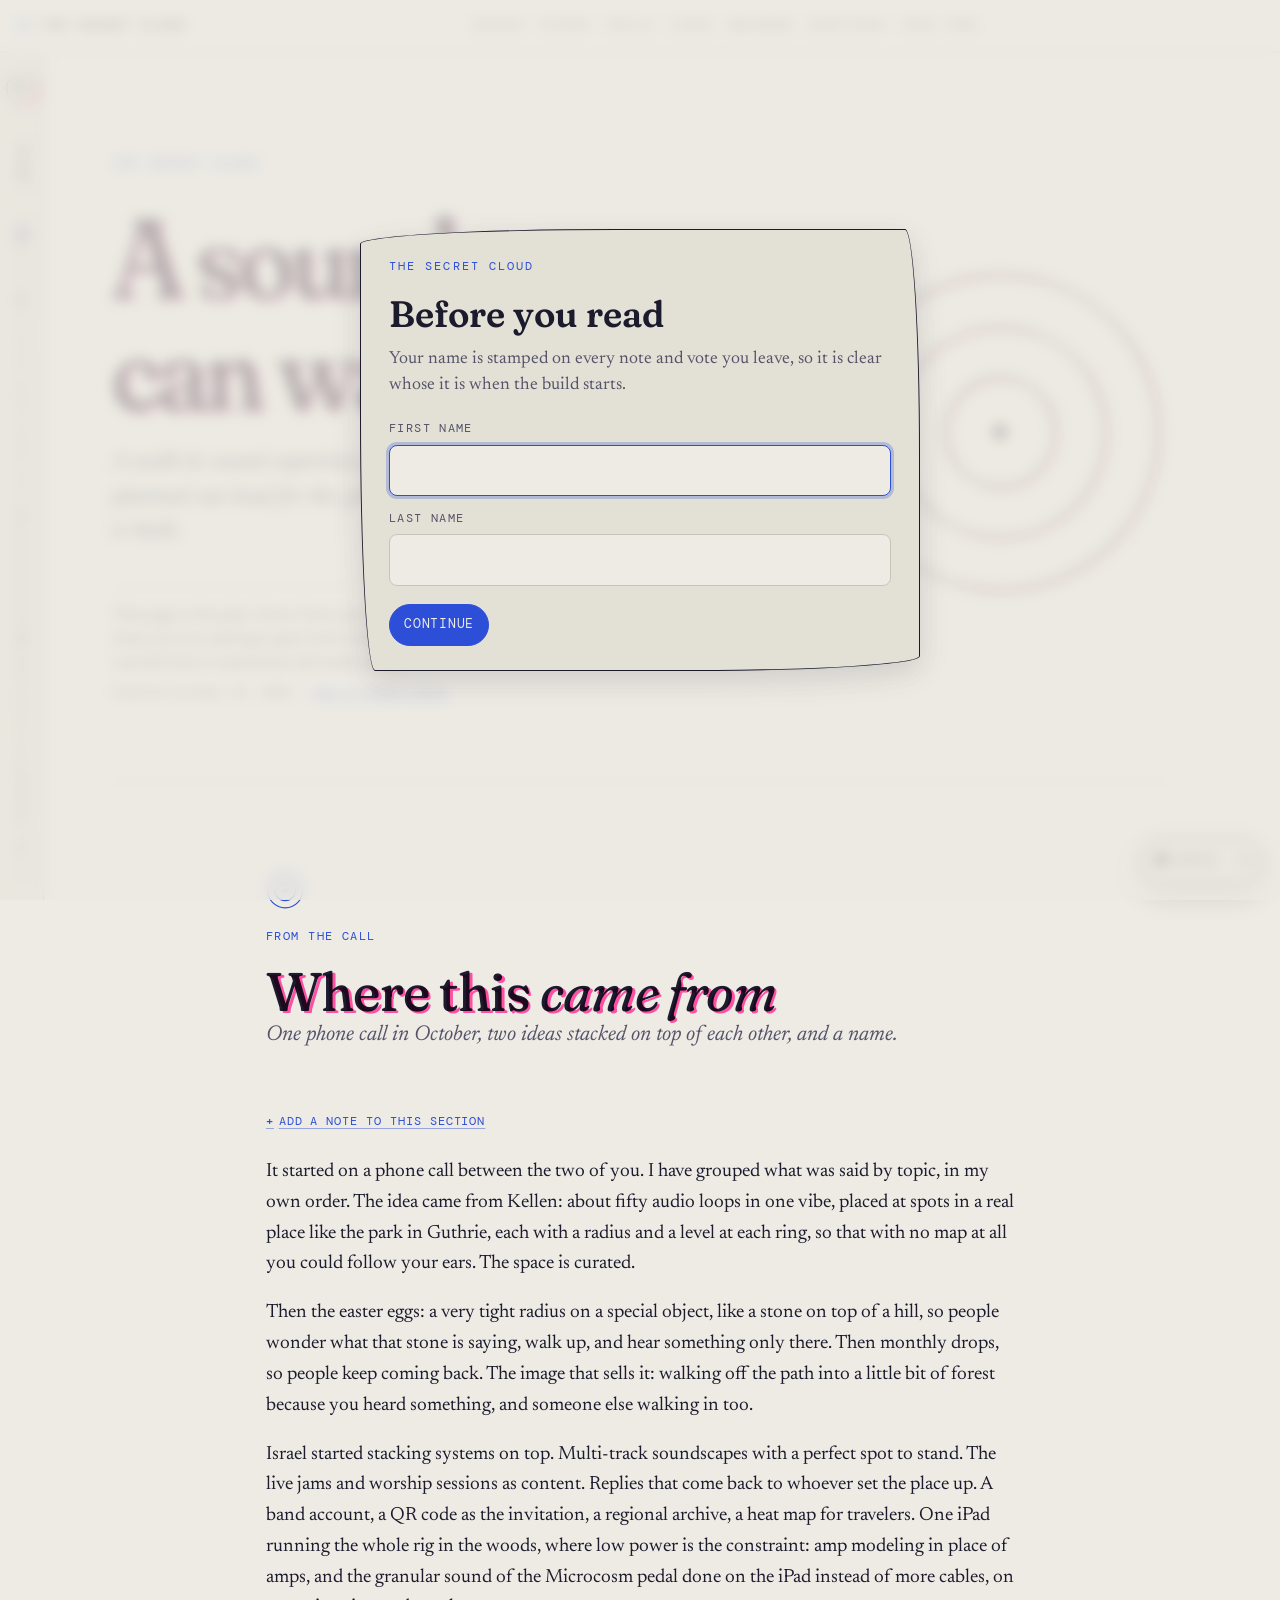
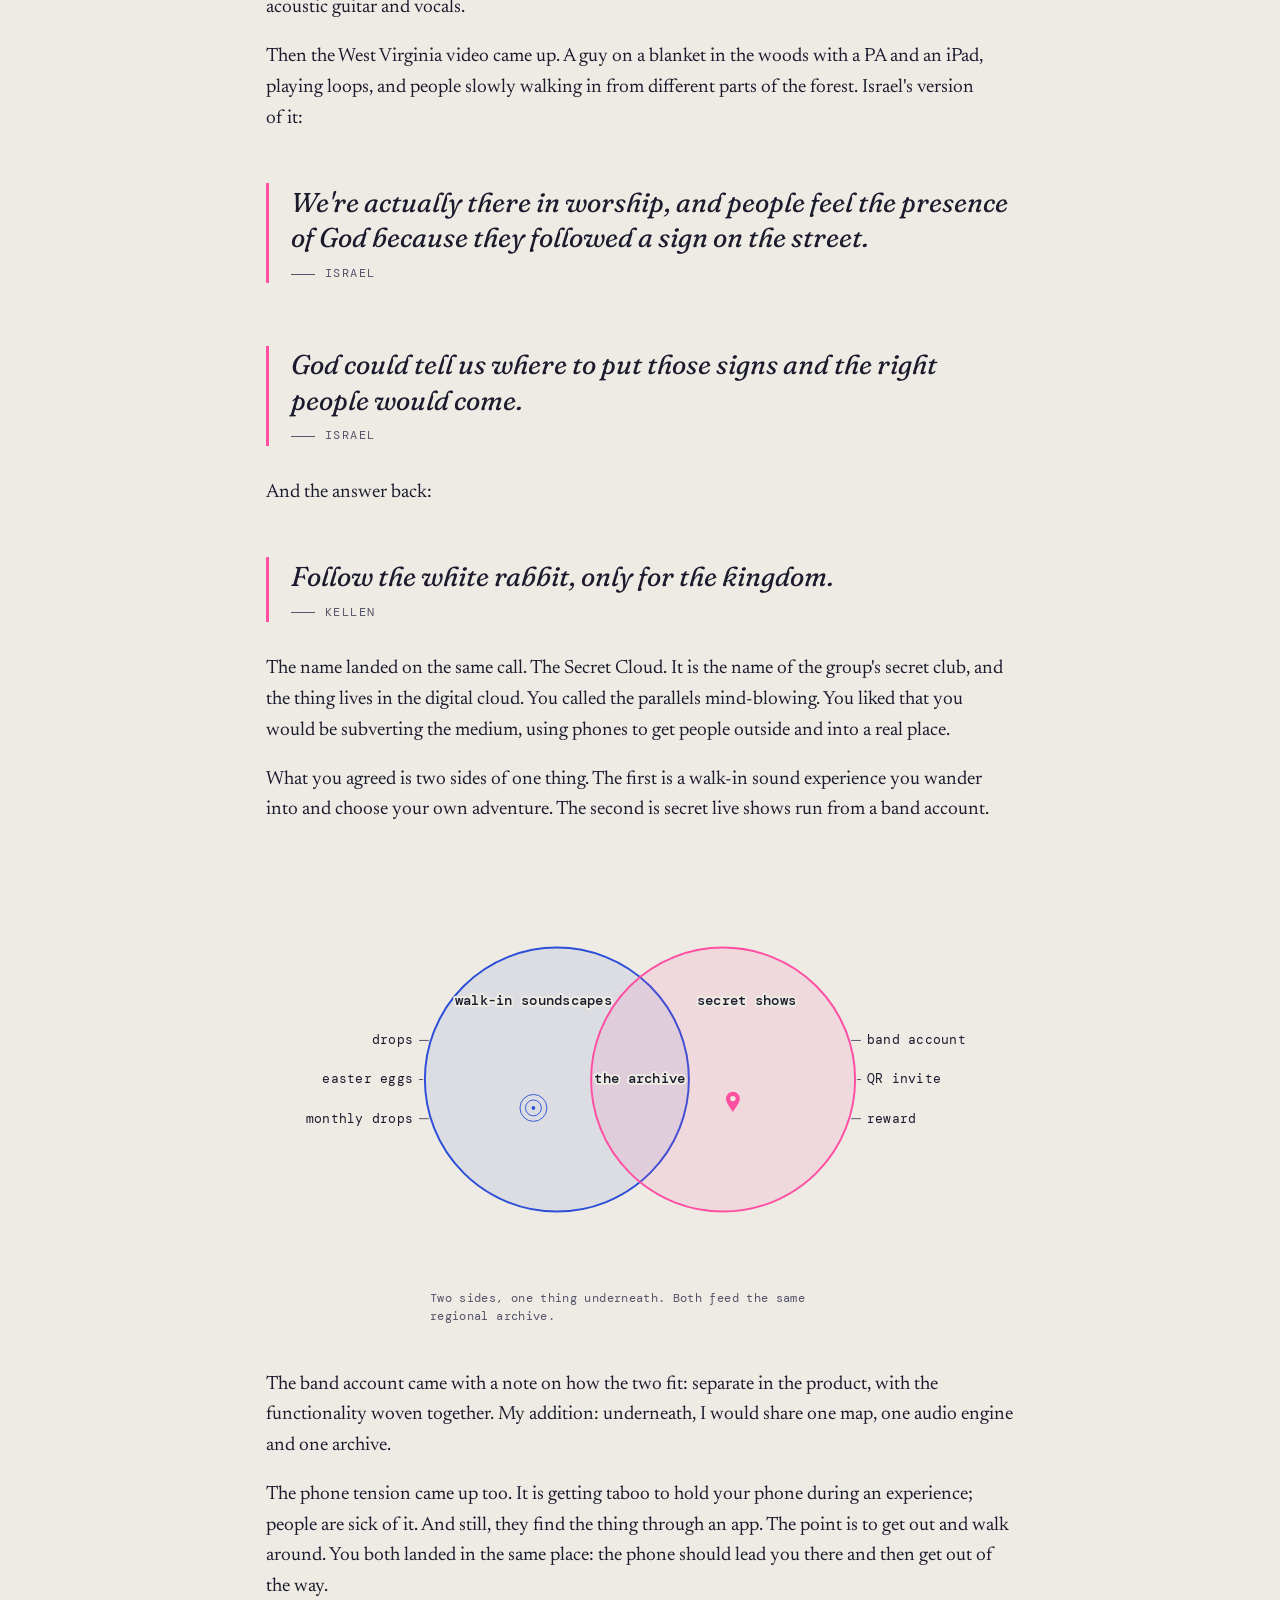
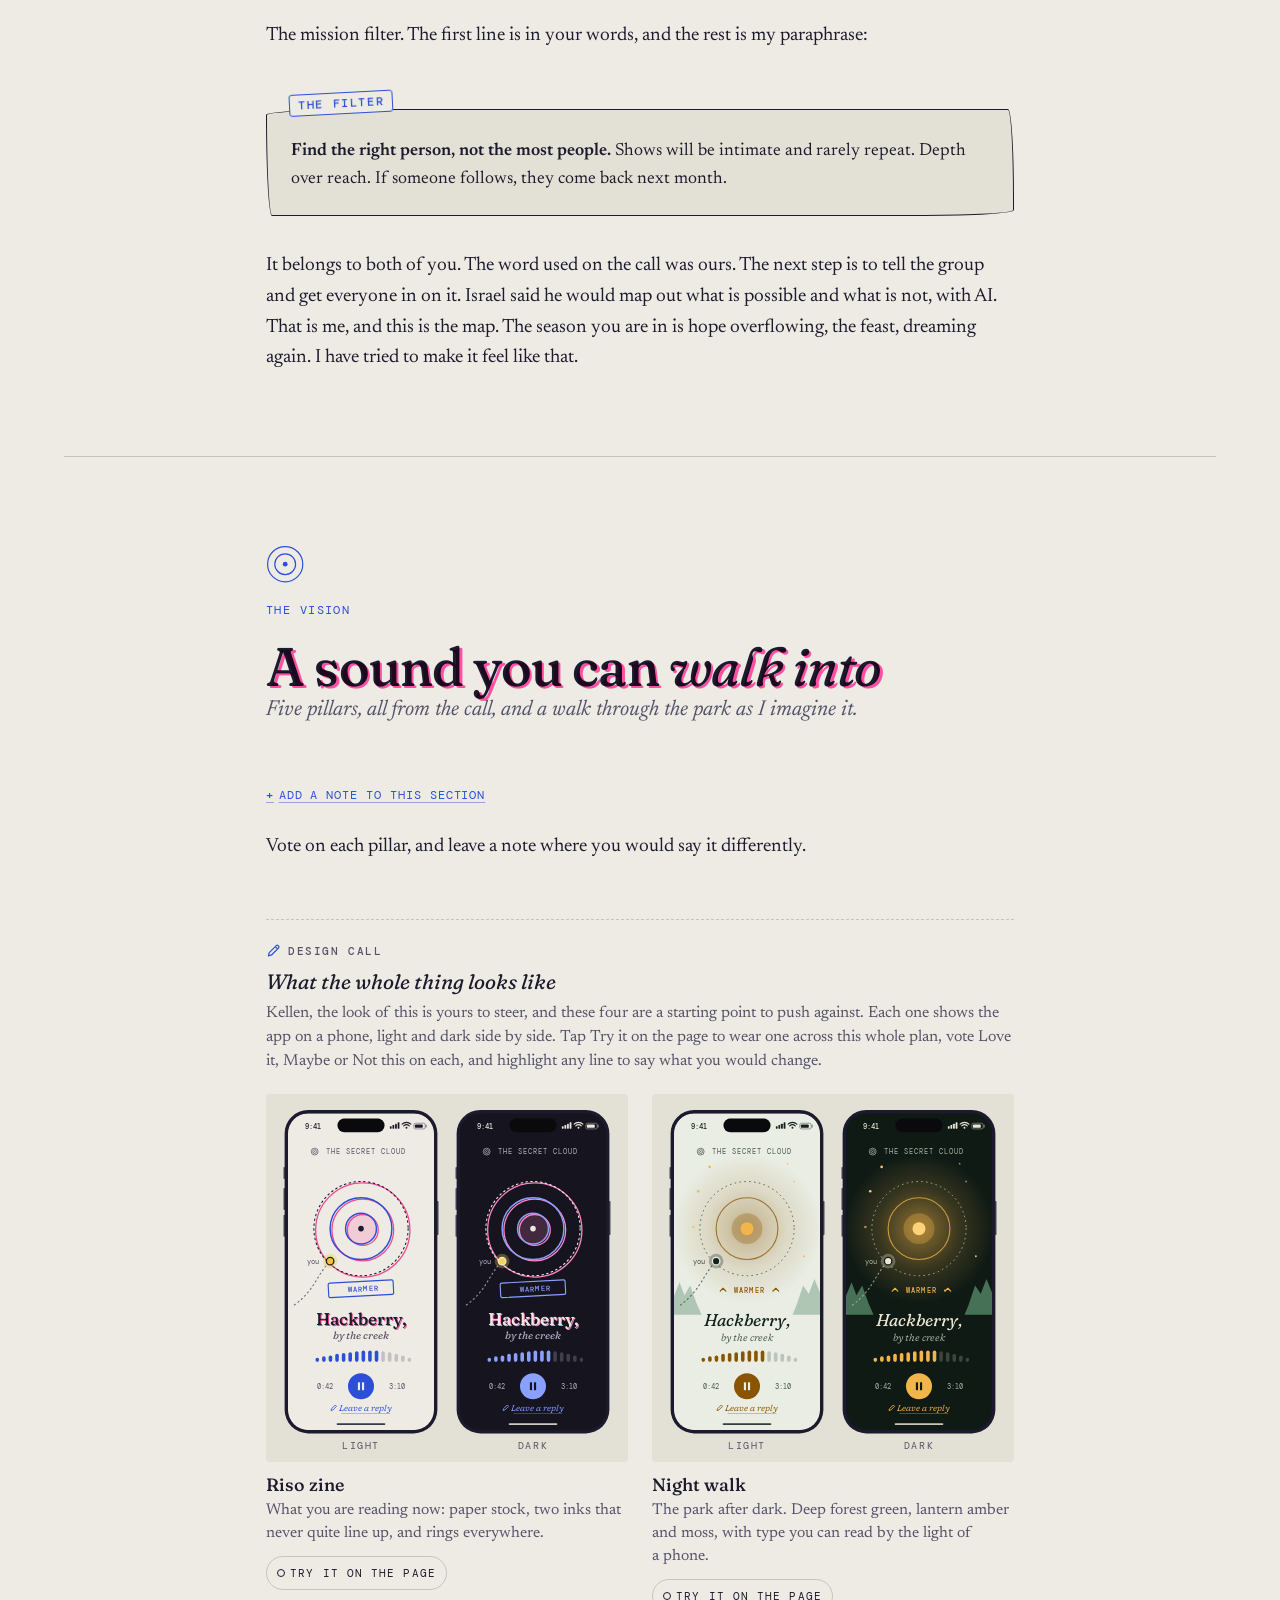
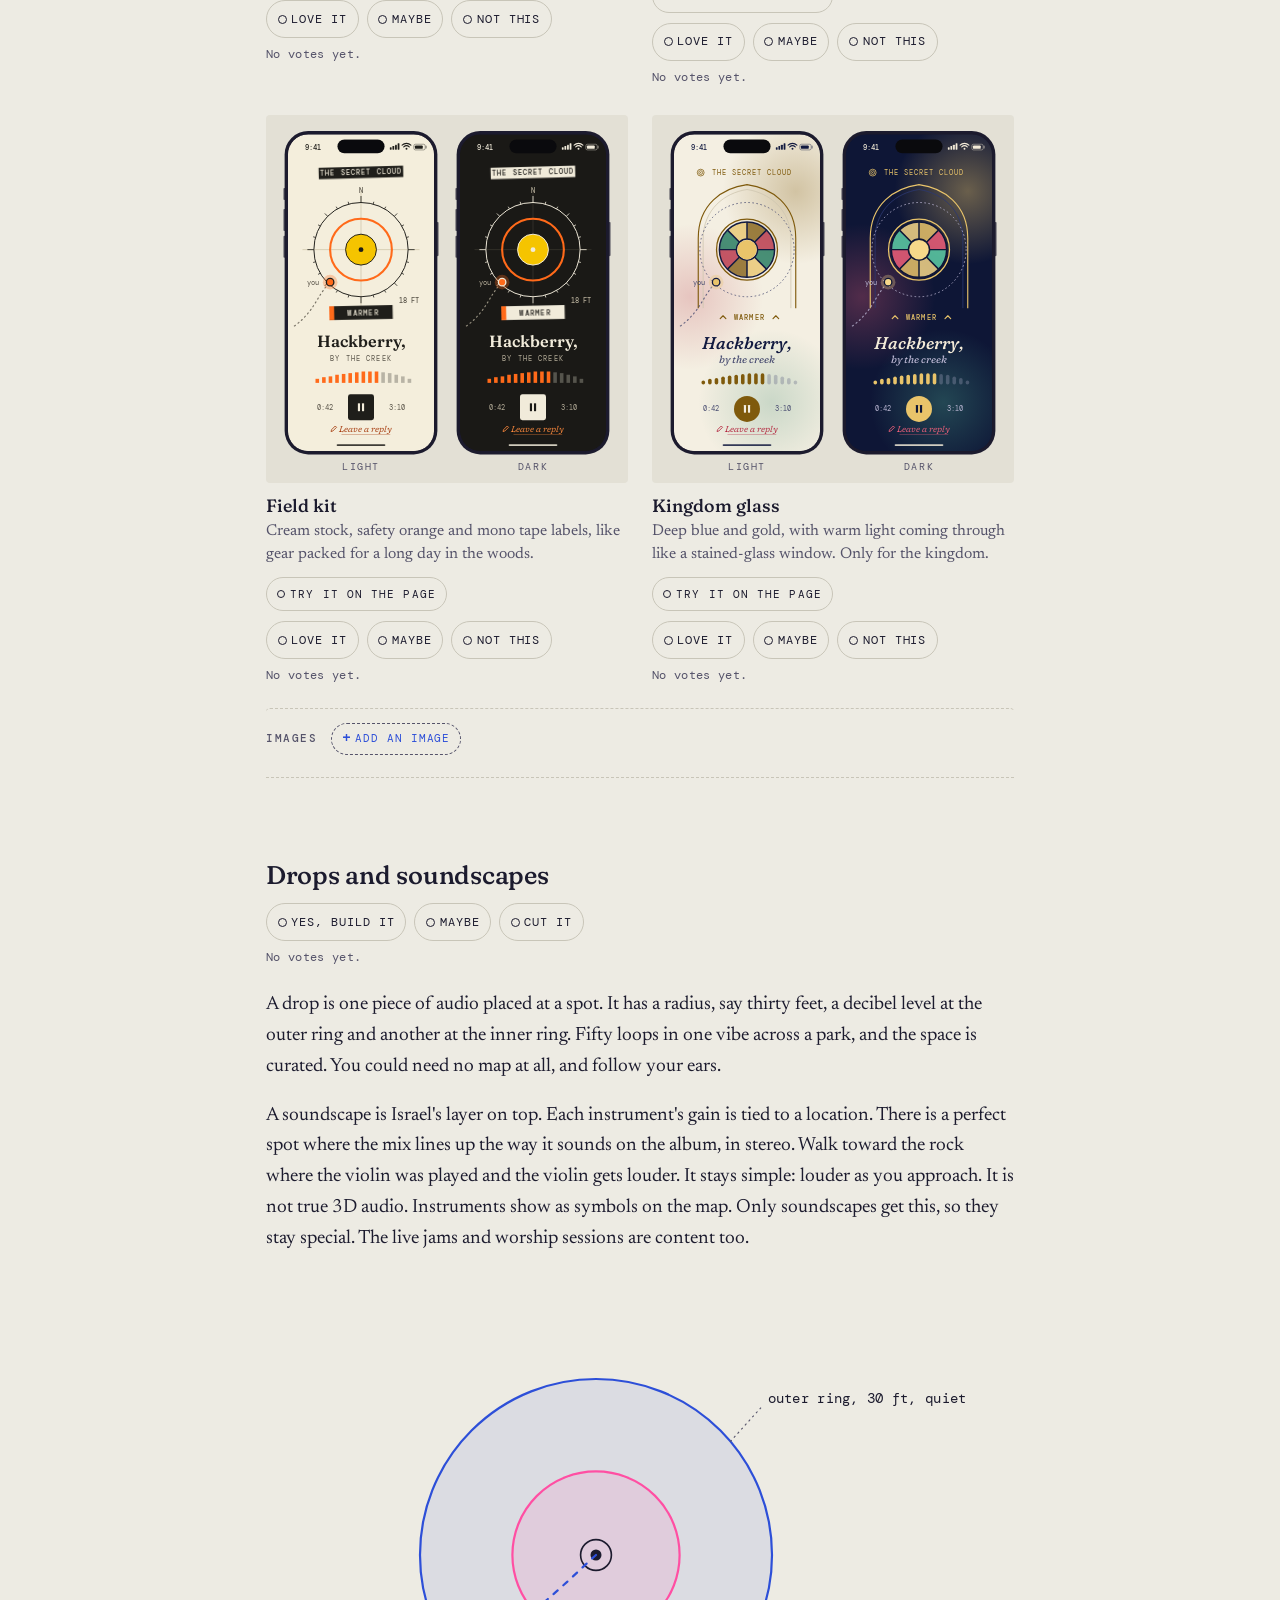
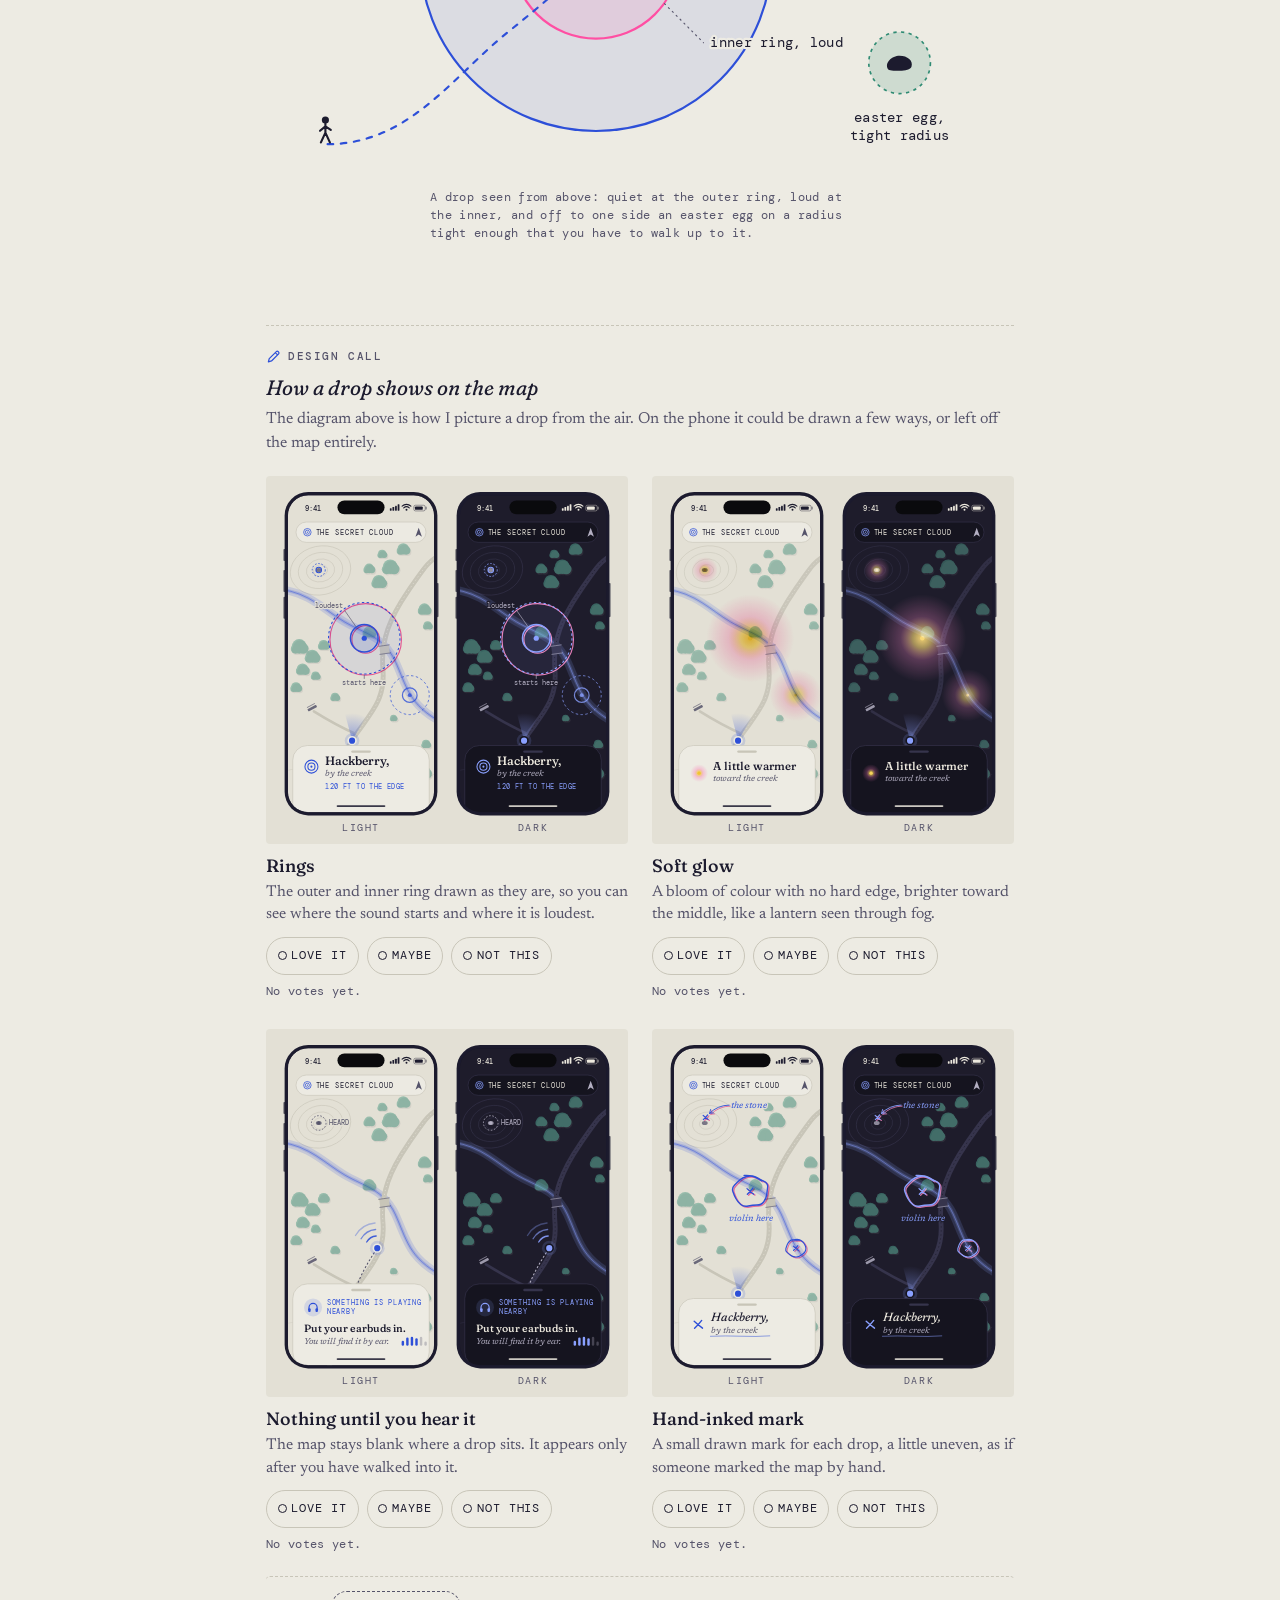
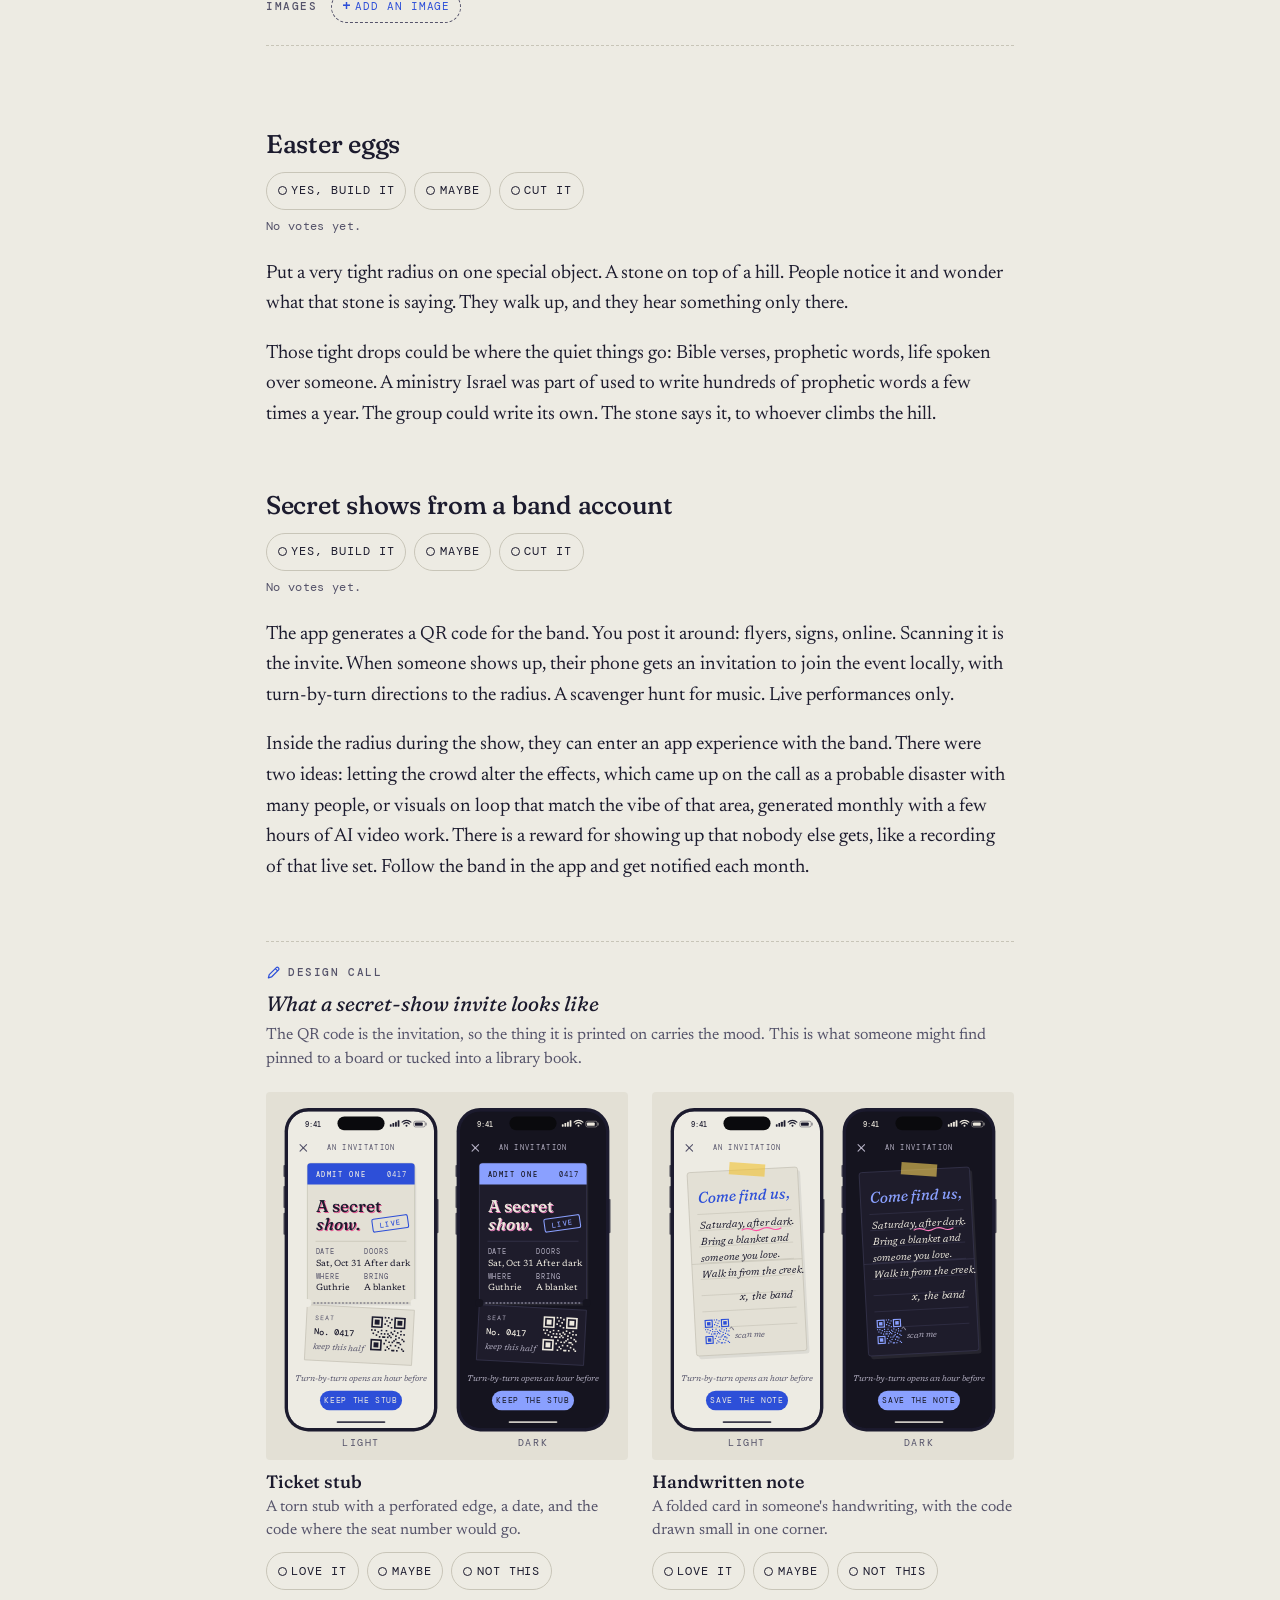
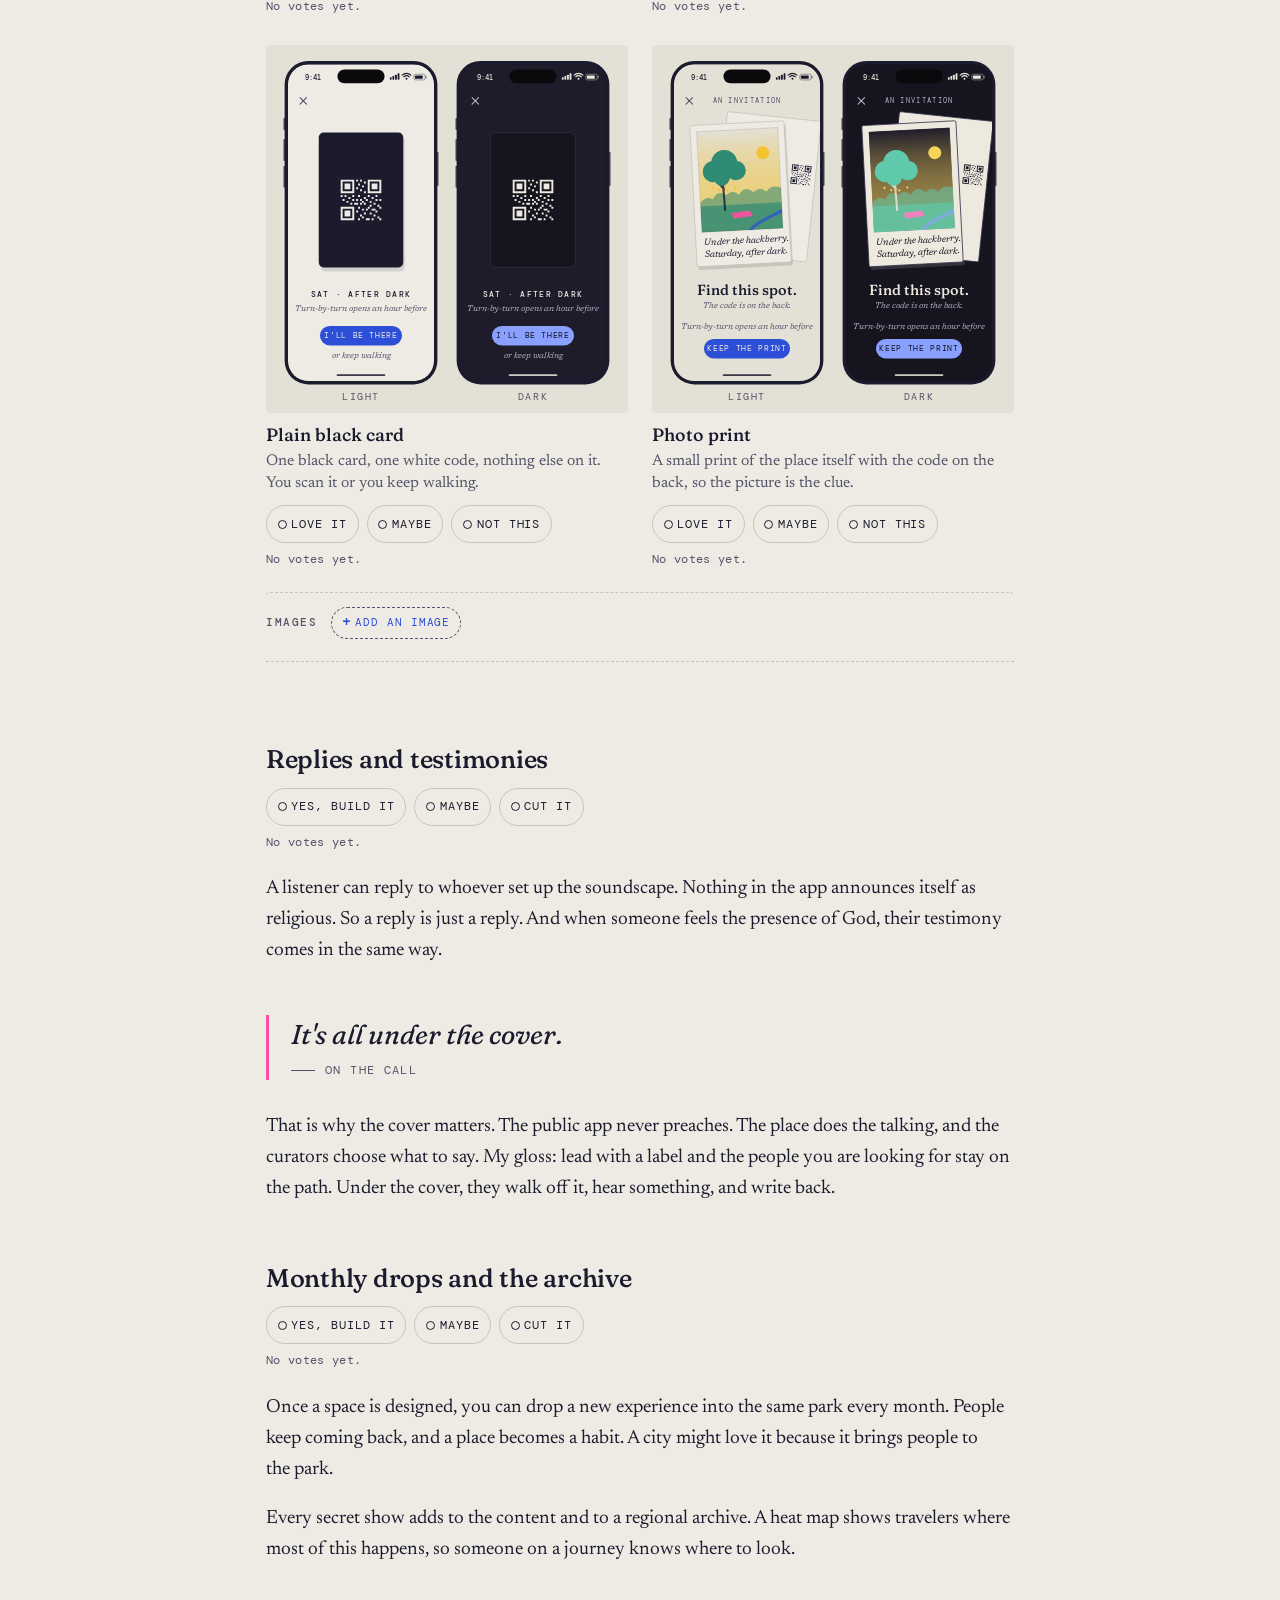
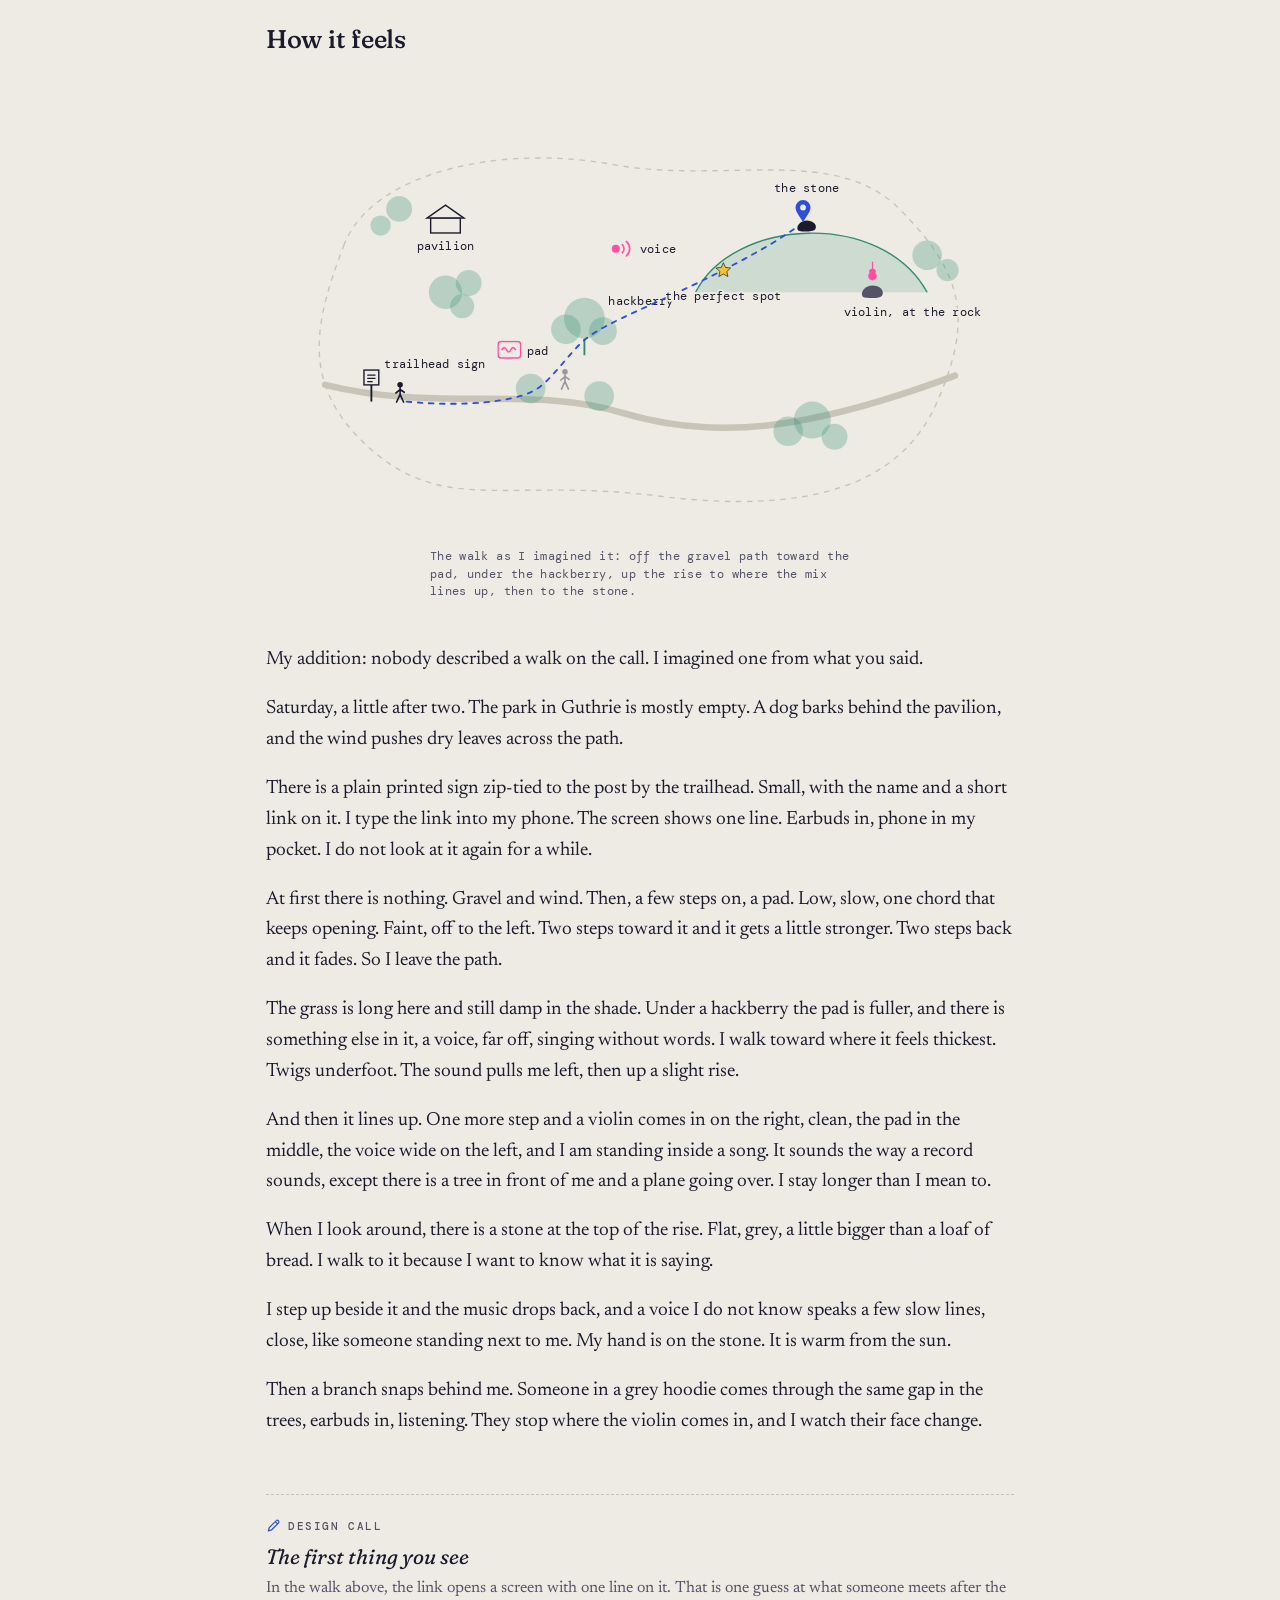
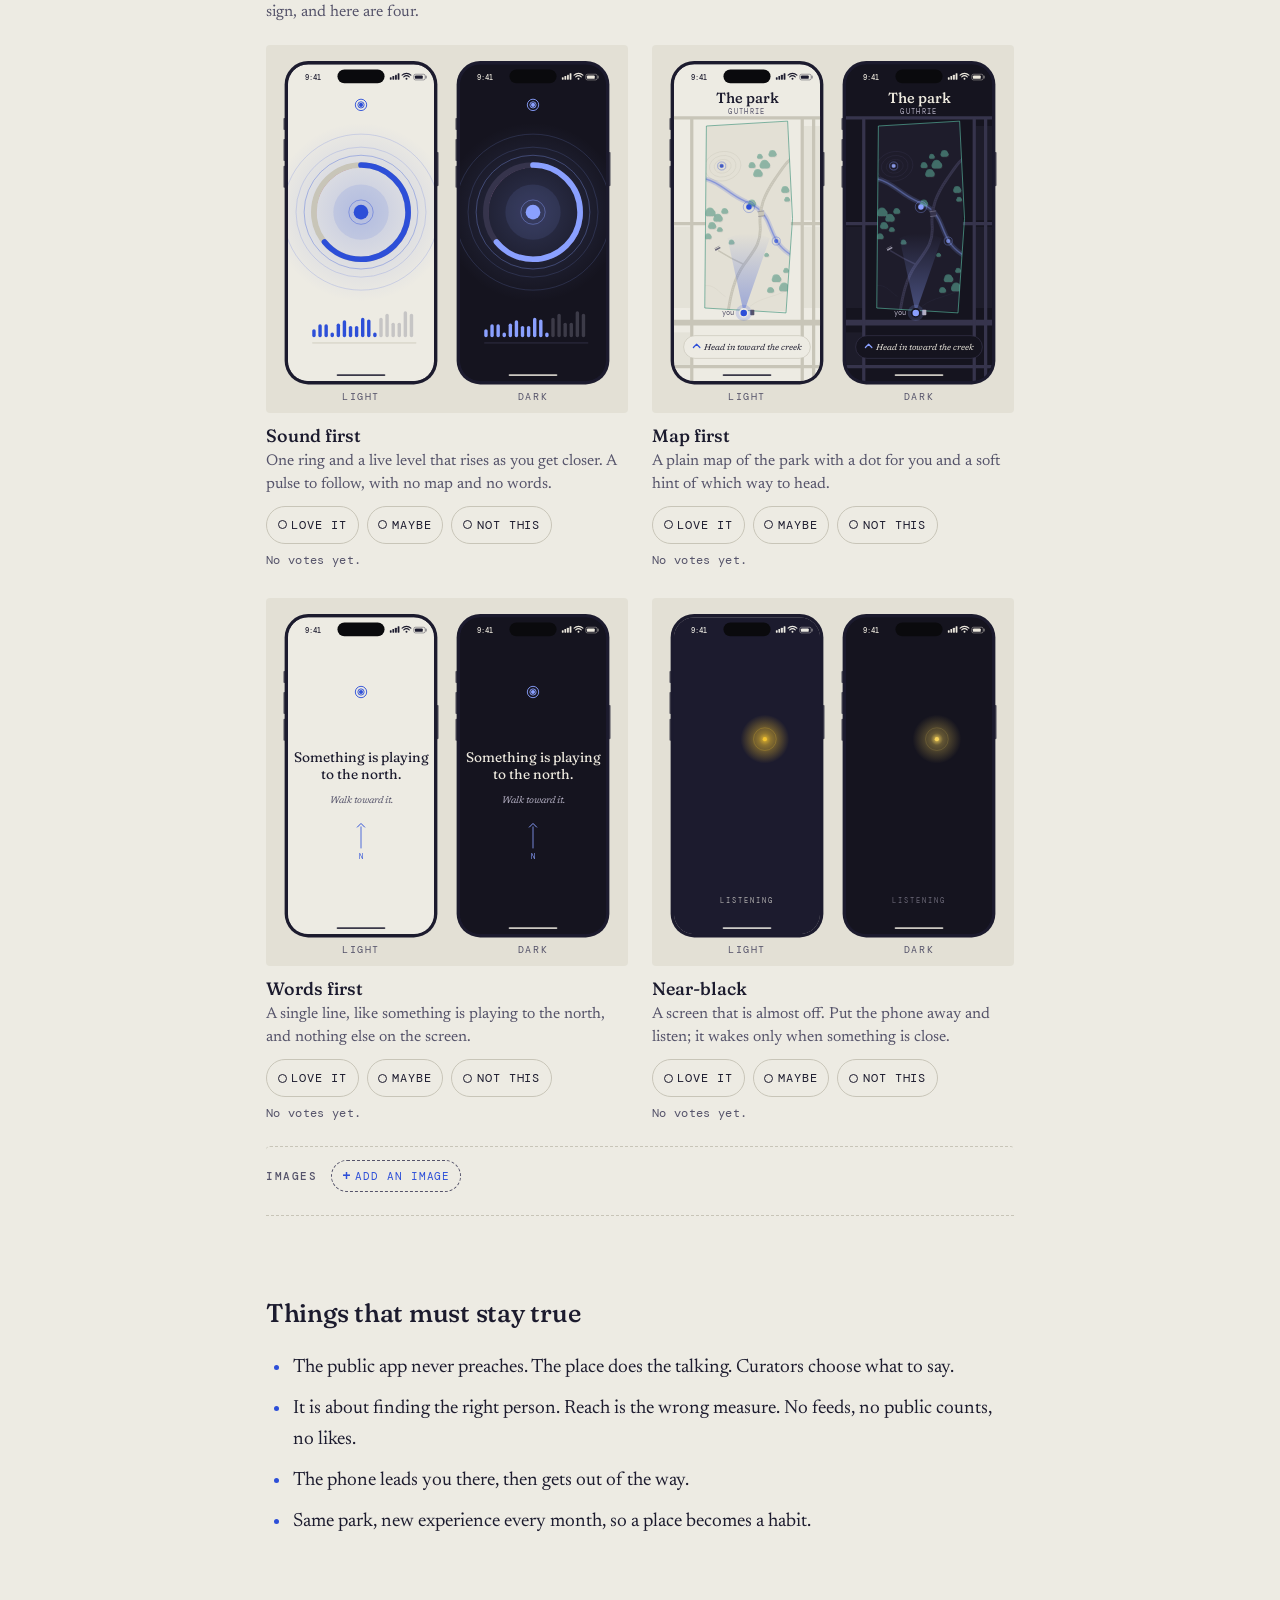
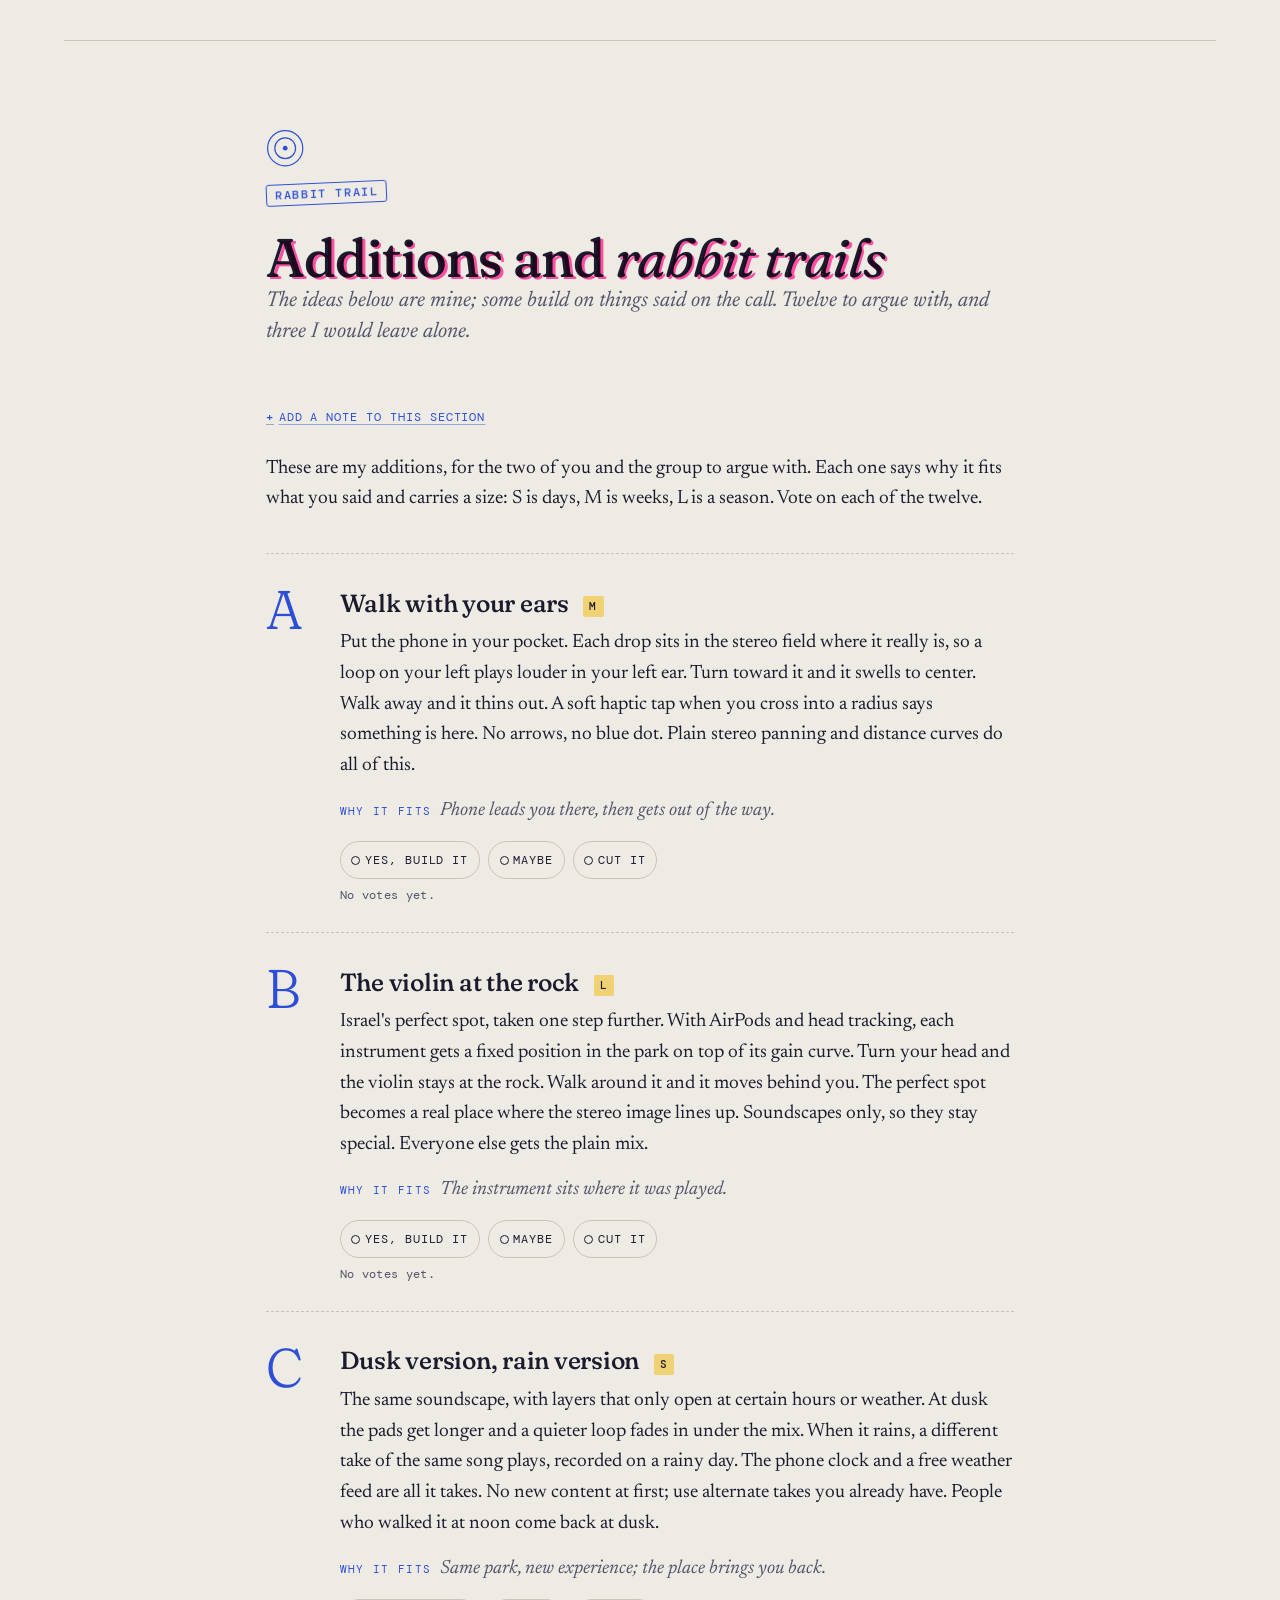
==== commit 7a36499e: "Add design image uploads and full-bleed nav strip and colours Each design call and a shared moodboar" ====
--- a/index.html
+++ b/index.html
@@ -11,9 +11,9 @@
   <link rel="preconnect" href="https://fonts.googleapis.com">
   <link rel="preconnect" href="https://fonts.gstatic.com" crossorigin>
   <link href="https://fonts.googleapis.com/css2?family=DM+Mono:wght@400;500&family=Fraunces:ital,opsz,wght,SOFT,WONK@0,9..144,300..900,0..100,0..1;1,9..144,300..900,0..100,0..1&family=Newsreader:ital,opsz,wght@0,6..72,400..600;1,6..72,400..600&display=swap" rel="stylesheet">
-  <meta name="sc-build" content="1d489a8edf">
-  <link rel="stylesheet" href="assets/site.css?v=1d489a8edf">
-  <link rel="stylesheet" href="assets/review.css?v=1d489a8edf">
+  <meta name="sc-build" content="3036cdc98a">
+  <link rel="stylesheet" href="assets/site.css?v=3036cdc98a">
+  <link rel="stylesheet" href="assets/review.css?v=3036cdc98a">
   <script>
 (function () {
   try {
@@ -2530,7 +2530,7 @@
   paint();
 })();
 </script>
-<script defer src="assets/config.js?v=1d489a8edf"></script>
-<script defer src="assets/review.js?v=1d489a8edf"></script>
+<script defer src="assets/config.js?v=3036cdc98a"></script>
+<script defer src="assets/review.js?v=3036cdc98a"></script>
 </body>
 </html>
--- a/assets/site.css
+++ b/assets/site.css
@@ -135,12 +135,20 @@
    -------------------------------------------------------------------------- */
 *, *::before, *::after { box-sizing: border-box; }
 
+/* the page colour lives on html too, so it reaches every edge of the window,
+   the overscroll bounce and the area behind the browser's own bars */
 html {
   -webkit-text-size-adjust: 100%;
+  min-height: 100%;
+  background: var(--paper);
+  color: var(--ink);
 }
 
 body {
   margin: 0;
+  /* its own stacking context, so a mood's fixed glow (body::before, z -1)
+     paints over this background now that html carries the colour too */
+  isolation: isolate;
   background: var(--paper);
   color: var(--ink);
   font-family: var(--font-body);
@@ -1367,6 +1375,9 @@
   content: "";
   position: fixed;
   inset: 0;
+  width: 100vw;
+  height: 100vh;
+  height: 100lvh;
   z-index: -1;
   pointer-events: none;
 }
@@ -1417,6 +1428,7 @@
 :root[data-mood="kingdom-glass"] .hero-rings .rings-ink .ring-3 { fill: color-mix(in srgb, var(--riso-blue) 14%, transparent); }
 
 @media (prefers-reduced-motion: no-preference) {
+  html,
   body { transition: background-color .2s ease, color .2s ease; }
 }
 
@@ -1487,8 +1499,9 @@
 /* phones: three rows on purpose, the preview name, the Light / Dark switch,
    and Back to the original set apart on its own row under a dotted rule */
 @media (max-width: 539px) {
-  .mood-chip { flex-direction: column; align-items: stretch; gap: 0; padding: .4rem .85rem .3rem; }
+  .mood-chip { flex-direction: column; align-items: stretch; gap: 0; padding: .4rem .75rem .3rem; font-size: .68rem; }
   .mood-chip > .mood-chip-sep { display: none; }
+  .mood-chip-now { white-space: nowrap; letter-spacing: 0; }
   .mood-scheme { margin-left: -.5rem; }
   .mood-scheme-btn { min-height: 26px; }
   .mood-back { min-height: 26px; margin-top: .2rem; border-top: 1px dotted var(--ink-soft); text-align: left; }
@@ -1661,6 +1674,7 @@
   --pnav-gap: 1.25rem;
   font-family: var(--font-mono);
 }
+:root { --rail-w: 2.75rem; }
 .pnav-scrim[hidden] { display: none; }
 .pnav ol,
 .pnav ul { margin: 0; padding: 0; list-style: none; }
@@ -1803,17 +1817,31 @@
   main,
   .foot { padding-inline: 3rem; }
 
+  /* the mood chip sits just right of the strip, so the two never overlap */
+  .mood-chip {
+    left: calc(var(--rail-w) + env(safe-area-inset-left, 0px) + 12px);
+    max-width: min(40rem, calc(100vw - var(--rail-w) - 28px - 9.75rem - env(safe-area-inset-left, 0px) - env(safe-area-inset-right, 0px)));
+  }
+
+  /* a slim strip fixed to the window's left edge, from under the top bar to
+     the bottom of the window, with its own paper and a hairline ink rule */
   .pnav {
     position: fixed;
     z-index: 42;
-    left: max(12px, env(safe-area-inset-left, 0px));
-    top: calc(var(--pnav-top, calc(var(--bar-h) + env(safe-area-inset-top, 0px))) + var(--pnav-gap));
-    bottom: calc(5.75rem + env(safe-area-inset-bottom, 0px));
-    width: 2.25rem;
+    left: 0;
+    top: var(--pnav-top, calc(var(--bar-h) + env(safe-area-inset-top, 0px)));
+    bottom: 0;
+    width: calc(var(--rail-w) + env(safe-area-inset-left, 0px));
     display: flex;
     flex-direction: column;
     align-items: center;
     gap: .7rem;
+    padding: var(--pnav-gap) 0 calc(1rem + env(safe-area-inset-bottom, 0px)) env(safe-area-inset-left, 0px);
+    background: var(--paper-2);
+    border-right: 1px solid var(--line);
+  }
+  @supports (border-color: color-mix(in srgb, red 50%, transparent)) {
+    .pnav { border-right-color: color-mix(in srgb, var(--ink) 38%, var(--paper-2)); }
   }
   .pnav-toggle {
     flex: none;
@@ -1909,12 +1937,12 @@
     transform: translate(-50%, -50%);
   }
 
-  /* the card opens beside the rail; its padding bridges the hover gap */
+  /* the card opens beside the strip; its padding bridges the hover gap */
   .pnav-panel {
     position: absolute;
-    top: 0;
+    top: var(--pnav-gap);
     left: 100%;
-    max-height: 100%;
+    max-height: calc(100% - var(--pnav-gap) - 1rem - env(safe-area-inset-bottom, 0px));
     display: flex;
     padding-left: .6rem;
     opacity: 0;
@@ -2000,7 +2028,7 @@
   /* the tab hangs from the bar's bottom edge, at the right */
   .pnav-toggle {
     position: fixed;
-    z-index: 42;
+    z-index: 43;
     top: calc(var(--pnav-top, calc(var(--bar-h) + 2.25rem + env(safe-area-inset-top, 0px))) + 1px);
     right: max(12px, env(safe-area-inset-right, 0px));
     display: flex;
@@ -2058,29 +2086,40 @@
     white-space: nowrap;
   }
 
-  /* the sheet drops from under the tab and stops well above the Notes button,
-     the mood chip and the review layer's phone pill */
+  /* the sheet runs edge to edge from the bar's bottom edge, with the tab as
+     its handle at the top right, and stops well above the Notes button, the
+     mood chip and the review layer's phone pill (the scrim dims the rest) */
   .pnav-panel {
     position: fixed;
     z-index: 42;
-    top: calc(var(--pnav-top, calc(var(--bar-h) + 2.25rem + env(safe-area-inset-top, 0px))) + 3.1rem);
-    left: max(12px, env(safe-area-inset-left, 0px));
-    right: max(12px, env(safe-area-inset-right, 0px));
+    top: var(--pnav-top, calc(var(--bar-h) + 2.25rem + env(safe-area-inset-top, 0px)));
+    left: 0;
+    right: 0;
     display: flex;
-    max-height: calc(100vh - var(--pnav-top, 6rem) - 3.1rem - 8rem - env(safe-area-inset-bottom, 0px));
-    max-height: calc(100dvh - var(--pnav-top, 6rem) - 3.1rem - 8rem - env(safe-area-inset-bottom, 0px));
+    max-height: calc(100vh - var(--pnav-top, 6rem) - 8rem - env(safe-area-inset-bottom, 0px));
+    max-height: calc(100dvh - var(--pnav-top, 6rem) - 8rem - env(safe-area-inset-bottom, 0px));
+    padding-top: calc(2.75rem + 1px);
+    border-bottom: 1.5px solid var(--ink);
+    background: var(--paper-2);
+    box-shadow: var(--shadow);
     visibility: hidden;
     opacity: 0;
     transform: translateY(-6px);
   }
   .pnav-card {
     width: 100%;
-    max-width: 30rem;
-    margin-left: auto;
+    padding-left: env(safe-area-inset-left, 0px);
+    padding-right: env(safe-area-inset-right, 0px);
+    border: 0;
+    border-top: 1px dashed var(--line);
+    border-radius: 0;
+    box-shadow: none;
     overflow-y: auto;
     overscroll-behavior: contain;
     -webkit-overflow-scrolling: touch;
   }
+  /* open, the tab and the sheet read as one piece of paper */
+  .pnav.is-open .pnav-toggle { box-shadow: none; }
   .pnav.is-open .pnav-panel { visibility: visible; opacity: 1; transform: none; }
   .pnav-link { min-height: 2.25rem; align-items: center; }
   .pnav-link-sub { min-height: 2.5rem; font-size: .74rem; }
--- a/assets/review.css
+++ b/assets/review.css
@@ -1,6 +1,6 @@
 /* The Secret Cloud plan site: review layer styles.
  * Consumes the design tokens from assets/site.css with fallbacks; never declares them.
- * Z-index: page < 50; marks/pills 100; popovers/drawer 200; gate 300; toasts 400. */
+ * Z-index: page < 50; marks/pills 100; popovers/drawer 200; image lightbox 250; gate 300; toasts 400. */
 
 /* ------------------------------------------------------------------ shared */
 
@@ -28,6 +28,7 @@
   --sc-selection: rgba(45, 79, 216, 0.22);
   --sc-danger: #9c2a27;
   --sc-moss-deep: var(--sc-moss);
+  --sc-lightbox-bg: rgba(237, 235, 227, 0.97);
   /* Text on a filled accent (blue, moss, ink-soft). Those accents are text colours on paper in every theme and
      mood, so paper on them reads too (5.5:1 and up in light, 7:1 and up in dark). */
   --sc-on-accent: var(--sc-paper);
@@ -44,6 +45,7 @@
   .sc-layer,
   .sc-ui {
     --sc-gate-scrim: color-mix(in srgb, var(--sc-paper) 72%, transparent);
+    --sc-lightbox-bg: color-mix(in srgb, var(--sc-paper) 97%, transparent);
     --sc-selection: color-mix(in srgb, var(--sc-blue) 26%, transparent);
     --sc-danger: color-mix(in srgb, #d6403a 64%, var(--sc-ink));
     /* pressed Yes: moss pulled toward ink, which darkens it on light paper and lightens it on dark paper */
@@ -168,6 +170,7 @@
 /* text fields */
 
 .sc-textarea,
+.sc-input,
 .sc-gate-form input {
   display: block;
   width: 100%;
@@ -182,9 +185,14 @@
   resize: vertical;
 }
 .sc-gate-form input { resize: none; font-size: 1.1rem; }
+.sc-input { resize: none; font-size: 1rem; }
+.sc-input:disabled,
+.sc-textarea:disabled { opacity: 0.6; }
 .sc-textarea::placeholder,
+.sc-input::placeholder,
 .sc-gate-form input::placeholder { color: var(--sc-ink-soft); opacity: 0.8; }
 .sc-textarea:focus,
+.sc-input:focus,
 .sc-gate-form input:focus { border-color: var(--sc-blue); outline: none; box-shadow: 0 0 0 3px var(--sc-selection); }
 .sc-invalid { border-color: var(--sc-danger) !important; }
 
@@ -1019,6 +1027,458 @@
   }
 }
 
+/* ------------------------------------------------------------------ images: strips, composer, lightbox */
+
+.sc-vh {
+  position: absolute !important;
+  width: 1px;
+  height: 1px;
+  margin: -1px;
+  padding: 0;
+  overflow: hidden;
+  clip: rect(0 0 0 0);
+  clip-path: inset(50%);
+  white-space: nowrap;
+  border: 0;
+}
+
+.sc-imgs {
+  --sc-thumb: 96px;
+  min-width: 0;
+  max-width: 100%;
+  margin: 1.4rem 0 0;
+  padding-top: 0.85rem;
+  border-top: 1px dashed var(--sc-line);
+  border-radius: 4px;
+  transition: outline-color 0.15s;
+}
+.sc-imgs--big { --sc-thumb: 132px; margin-top: 1rem; padding-top: 0; border-top: 0; }
+.sc-imgs-head {
+  display: flex;
+  flex-wrap: wrap;
+  align-items: center;
+  gap: 6px 14px;
+}
+.sc-imgs-label {
+  font-family: var(--sc-mono);
+  font-size: 0.68rem;
+  font-weight: 500;
+  letter-spacing: 0.14em;
+  text-transform: uppercase;
+  color: var(--sc-ink-soft);
+}
+.sc-imgs-add {
+  display: inline-flex;
+  align-items: center;
+  gap: 0.35em;
+  min-height: 32px;
+  padding: 0.25em 0.85em;
+  border: 1px dashed var(--sc-ink-soft);
+  border-radius: 999px;
+  background: transparent;
+  color: var(--sc-blue);
+  font-family: var(--sc-mono);
+  font-size: 0.7rem;
+  letter-spacing: 0.08em;
+  text-transform: uppercase;
+  cursor: pointer;
+  transition: border-color 0.15s, background-color 0.15s;
+}
+.sc-imgs-add:hover { border-color: var(--sc-blue); border-style: solid; }
+@media (pointer: coarse) {
+  .sc-imgs-add { min-height: 44px; padding-block: 0.6rem; }
+}
+.sc-imgs-plus { font-size: 0.95rem; line-height: 1; font-weight: 500; }
+.sc-imgs-row {
+  display: flex;
+  gap: 16px;
+  margin: 0.6rem 0 0;
+  padding: 12px 4px 8px;
+  list-style: none;
+  overflow-x: auto;
+  overflow-y: hidden;
+  overscroll-behavior-x: contain;
+  scroll-snap-type: x proximity;
+  -webkit-overflow-scrolling: touch;
+  scrollbar-width: thin;
+}
+.sc-imgs-row:empty { display: none; }
+.sc-imgs-empty {
+  margin: 0.7rem 0 0;
+  color: var(--sc-ink-soft);
+  font-family: var(--sc-body);
+  font-style: italic;
+  font-size: 0.98rem;
+}
+.sc-imgs:not(.sc-imgs--empty) .sc-imgs-empty { display: none; }
+/* the empty moodboard's first slot: a dashed tile the size of a snapshot, tilted like one */
+.sc-imgs-slot {
+  display: flex;
+  flex-direction: column;
+  align-items: flex-start;
+  gap: 7px;
+  margin: 0.6rem 0 0;
+  padding: 12px 4px 0;
+  border: 0;
+  background: none;
+  color: var(--sc-ink-soft);
+  font: inherit;
+  text-align: left;
+  cursor: pointer;
+}
+.sc-imgs:not(.sc-imgs--empty) .sc-imgs-slot { display: none; }
+.sc-imgs-slot-tile {
+  display: flex;
+  align-items: center;
+  justify-content: center;
+  width: var(--sc-thumb);
+  height: var(--sc-thumb);
+  border: 1.5px dashed var(--sc-line);
+  border-radius: 2px;
+  background: var(--sc-paper);
+  transform: rotate(-1.2deg);
+  transition: transform 0.18s var(--sc-ease), border-color 0.15s;
+}
+.sc-imgs-slot-ring {
+  display: flex;
+  align-items: center;
+  justify-content: center;
+  width: 34px;
+  height: 34px;
+  border: 1.5px solid var(--sc-blue);
+  border-radius: 50%;
+  color: var(--sc-blue);
+  font-family: var(--sc-mono);
+  font-size: 1.2rem;
+  font-weight: 500;
+  line-height: 1;
+}
+.sc-imgs-slot-text {
+  width: var(--sc-thumb);
+  font-family: var(--sc-mono);
+  font-size: 0.64rem;
+  font-weight: 500;
+  letter-spacing: 0.04em;
+  line-height: 1.35;
+  color: var(--sc-ink-soft);
+}
+.sc-imgs-slot:hover .sc-imgs-slot-tile,
+.sc-imgs-slot:focus-visible .sc-imgs-slot-tile,
+.sc-drop-over .sc-imgs-slot-tile { transform: rotate(0deg) translateY(-2px); border-color: var(--sc-blue); }
+.sc-imgs-slot:focus-visible { outline: 2px solid var(--sc-blue); outline-offset: 2px; }
+@media (prefers-reduced-motion: reduce) {
+  .sc-imgs-slot-tile { transition: none; }
+}
+.sc-drop-over {
+  outline: 2px dashed var(--sc-blue);
+  outline-offset: 6px;
+}
+
+/* a taped-in snapshot: thin ink border, a little off square, a strip of tape across the top */
+.sc-img {
+  --sc-tilt: -1.2deg;
+  --sc-tape-tilt: 3deg;
+  position: relative;
+  flex: none;
+  width: var(--sc-thumb);
+  margin: 0;
+  scroll-snap-align: start;
+}
+.sc-img:nth-child(2n) { --sc-tilt: 1deg; --sc-tape-tilt: -4deg; }
+.sc-img:nth-child(3n) { --sc-tilt: -0.4deg; --sc-tape-tilt: 1.5deg; }
+.sc-img::before {
+  content: "";
+  position: absolute;
+  z-index: 1;
+  top: -7px;
+  left: 50%;
+  width: 44%;
+  height: 14px;
+  background: var(--sc-mark);
+  transform: translateX(-50%) rotate(var(--sc-tape-tilt));
+  pointer-events: none;
+}
+.sc-img-btn {
+  display: block;
+  width: var(--sc-thumb);
+  height: var(--sc-thumb);
+  padding: 0;
+  overflow: hidden;
+  border: 1.5px solid var(--sc-ink);
+  border-radius: 2px;
+  background: var(--sc-paper-2);
+  cursor: zoom-in;
+  transform: rotate(var(--sc-tilt));
+  transition: transform 0.18s var(--sc-ease);
+}
+.sc-img-btn:hover { transform: rotate(0deg) translateY(-2px); }
+.sc-img-btn img {
+  display: block;
+  width: 100%;
+  height: 100%;
+  object-fit: cover;
+}
+.sc-img--broken .sc-img-btn {
+  background: repeating-linear-gradient(45deg, var(--sc-paper-2) 0 6px, var(--sc-line) 6px 7px);
+}
+.sc-img--broken .sc-img-btn img { opacity: 0; }
+.sc-img-meta {
+  display: grid;
+  gap: 1px;
+  margin-top: 7px;
+  min-width: 0;
+}
+.sc-img-name {
+  font-family: var(--sc-mono);
+  font-size: 0.64rem;
+  font-weight: 500;
+  letter-spacing: 0.04em;
+  color: var(--sc-ink);
+  white-space: nowrap;
+  overflow: hidden;
+  text-overflow: ellipsis;
+}
+.sc-img-cap {
+  font-family: var(--sc-body);
+  font-size: 0.82rem;
+  line-height: 1.3;
+  color: var(--sc-ink-soft);
+  display: -webkit-box;
+  -webkit-box-orient: vertical;
+  -webkit-line-clamp: 2;
+  overflow: hidden;
+  word-break: break-word;
+}
+.sc-imgs--big .sc-img-cap { -webkit-line-clamp: 3; }
+@media (max-width: 639.98px) {
+  .sc-imgs { --sc-thumb: 72px; }
+  .sc-imgs--big { --sc-thumb: 96px; }
+  .sc-imgs-row { gap: 12px; }
+}
+
+.sc-moodboard {
+  margin: 2.2rem 0 0;
+  padding: 20px;
+  min-width: 0;
+  background: var(--sc-paper-2);
+  border: 1.5px dashed var(--sc-ink);
+  border-radius: var(--sc-cut);
+}
+.sc-moodboard .sc-moodboard-title {
+  margin: 0 0 0.35em;
+  font-family: var(--sc-display);
+  font-variation-settings: "SOFT" 70, "WONK" 1;
+  font-weight: 600;
+  font-size: 1.6rem;
+  line-height: 1.05;
+  color: var(--sc-ink);
+}
+.sc-moodboard-line {
+  margin: 0 0 0.9rem;
+  font-family: var(--sc-body);
+  font-size: 1rem;
+  line-height: 1.5;
+  color: var(--sc-ink-soft);
+}
+@media (max-width: 639.98px) {
+  .sc-moodboard { padding: 16px 14px; }
+}
+
+/* composer */
+
+.sc-img-drop {
+  display: grid;
+  justify-items: center;
+  align-content: center;
+  gap: 10px;
+  min-height: 132px;
+  margin: 2px 0 12px;
+  padding: 14px;
+  border: 1.5px dashed var(--sc-line);
+  border-radius: 10px;
+  background: var(--sc-paper);
+  text-align: center;
+}
+.sc-img-drop--ready { border-style: solid; }
+.sc-img-drop-text {
+  margin: 0;
+  font-family: var(--sc-body);
+  font-style: italic;
+  font-size: 0.98rem;
+  line-height: 1.4;
+  color: var(--sc-ink-soft);
+}
+.sc-img-preview {
+  display: block;
+  max-width: 100%;
+  max-height: 220px;
+  object-fit: contain;
+  border: 1.5px solid var(--sc-ink);
+  border-radius: 2px;
+  background: var(--sc-paper-2);
+}
+.sc-pop--sheet .sc-img-preview { max-height: 32vh; }
+/* desktop popover: the drop box is sized for the preview from the start, so picking a file never grows it */
+.sc-img-composer:not(.sc-pop--sheet) .sc-img-preview { max-height: min(30vh, 220px); }
+.sc-img-composer:not(.sc-pop--sheet) .sc-img-drop { min-height: calc(min(30vh, 220px) + 112px); }
+.sc-img-facts {
+  margin: 0;
+  font-family: var(--sc-mono);
+  font-size: 0.68rem;
+  letter-spacing: 0.04em;
+  color: var(--sc-ink-soft);
+}
+.sc-img-label {
+  display: block;
+  margin: 0 0 6px;
+  font-family: var(--sc-mono);
+  font-size: 0.7rem;
+  letter-spacing: 0.1em;
+  text-transform: uppercase;
+  color: var(--sc-ink);
+}
+.sc-img-optional { color: var(--sc-ink-soft); text-transform: none; letter-spacing: 0.02em; }
+.sc-busy-bar {
+  height: 3px;
+  margin: -6px 0 10px;
+  border-radius: 2px;
+  background: repeating-linear-gradient(90deg, var(--sc-blue) 0 14px, transparent 14px 24px);
+  background-size: 48px 100%;
+  animation: sc-busy 0.9s linear infinite;
+}
+.sc-busy-bar[hidden] { display: none; }
+@keyframes sc-busy {
+  from { background-position: 0 0; }
+  to { background-position: 48px 0; }
+}
+
+/* lightbox */
+
+.sc-lightbox {
+  position: fixed;
+  inset: 0;
+  z-index: 250;
+  display: flex;
+  flex-direction: column;
+  justify-content: center;
+  gap: 1rem;
+  background: var(--sc-lightbox-bg);
+  color: var(--sc-ink);
+  padding: env(safe-area-inset-top, 0px) env(safe-area-inset-right, 0px) env(safe-area-inset-bottom, 0px) env(safe-area-inset-left, 0px);
+  animation: sc-fade 0.18s var(--sc-ease);
+}
+.sc-lightbox:focus { outline: none; }
+.sc-lightbox-stage {
+  position: relative;
+  display: flex;
+  align-items: center;
+  justify-content: center;
+  flex: 0 1 auto;
+  min-height: 0;
+  padding: 60px 72px 0;
+}
+.sc-lightbox-img {
+  display: block;
+  max-width: 100%;
+  max-height: calc(100vh - var(--sc-lb-panel, 30vh) - 6rem - env(safe-area-inset-top, 0px) - env(safe-area-inset-bottom, 0px));
+  max-height: calc(100dvh - var(--sc-lb-panel, 30vh) - 6rem - env(safe-area-inset-top, 0px) - env(safe-area-inset-bottom, 0px));
+  width: auto;
+  height: auto;
+  object-fit: contain;
+  border: 1.5px solid var(--sc-ink);
+  border-radius: 2px;
+  background: var(--sc-paper-2);
+  box-shadow: var(--sc-shadow);
+}
+.sc-lightbox-nav {
+  position: absolute;
+  top: 50%;
+  display: inline-flex;
+  align-items: center;
+  justify-content: center;
+  width: 46px;
+  height: 46px;
+  margin-top: -17px;
+  border: 1.5px solid var(--sc-ink);
+  border-radius: 50%;
+  background: var(--sc-paper-2);
+  color: var(--sc-ink);
+  font-size: 1.3rem;
+  cursor: pointer;
+  box-shadow: var(--sc-shadow);
+}
+.sc-lightbox-nav:hover { background: var(--sc-paper); }
+.sc-lightbox-prev { left: 14px; }
+.sc-lightbox-next { right: 14px; }
+.sc-lightbox-x {
+  position: absolute;
+  top: calc(10px + env(safe-area-inset-top, 0px));
+  right: calc(10px + env(safe-area-inset-right, 0px));
+  width: 44px;
+  height: 44px;
+  border: 1.5px solid var(--sc-ink);
+  background: var(--sc-paper-2);
+  color: var(--sc-ink);
+}
+.sc-lightbox-x:hover { background: var(--sc-paper); }
+.sc-lightbox-panel-wrap { padding: 0 16px calc(16px + env(safe-area-inset-bottom, 0px)); }
+.sc-lightbox-panel {
+  width: min(40rem, 100%);
+  max-height: 30vh;
+  margin: 0 auto;
+  padding: 12px 16px;
+  overflow-y: auto;
+  background: var(--sc-paper-2);
+  border: 1.5px solid var(--sc-ink);
+  border-radius: 12px;
+}
+.sc-lightbox-cap {
+  margin: 4px 0 0;
+  font-family: var(--sc-body);
+  font-size: 1.05rem;
+  line-height: 1.5;
+  white-space: pre-wrap;
+  word-break: break-word;
+}
+.sc-lightbox-actions { margin-top: 8px; }
+@media (max-width: 639.98px) {
+  .sc-lightbox-stage { padding: 62px 10px 0; }
+  .sc-lightbox-nav { top: auto; bottom: 18px; margin-top: 0; width: 42px; height: 42px; }
+  .sc-lightbox-prev { left: 16px; }
+  .sc-lightbox-next { right: 16px; }
+  .sc-lightbox-panel-wrap { padding: 0 10px calc(10px + env(safe-area-inset-bottom, 0px)); }
+}
+@keyframes sc-fade {
+  from { opacity: 0; }
+  to { opacity: 1; }
+}
+
+/* drawer entries */
+
+.sc-entry--image {
+  grid-template-columns: 52px minmax(0, 1fr);
+  column-gap: 12px;
+  align-items: start;
+}
+.sc-entry-thumb {
+  display: block;
+  width: 52px;
+  height: 52px;
+  object-fit: cover;
+  border: 1px solid var(--sc-ink);
+  border-radius: 2px;
+  background: var(--sc-paper-2);
+}
+.sc-entry-text { display: grid; gap: 3px; min-width: 0; }
+.sc-entry-where {
+  font-family: var(--sc-mono);
+  font-size: 0.66rem;
+  letter-spacing: 0.06em;
+  text-transform: uppercase;
+  color: var(--sc-ink-soft);
+}
+.sc-entry-body--cap { -webkit-line-clamp: 2; font-size: 0.95rem; }
+
 /* ------------------------------------------------------------------ toasts */
 
 .sc-toasts {
@@ -1080,6 +1540,7 @@
     :root:not([data-theme="light"]) .sc-layer,
     :root:not([data-theme="light"]) .sc-ui {
       --sc-gate-scrim: rgba(21, 20, 31, 0.72);
+      --sc-lightbox-bg: rgba(21, 20, 31, 0.97);
       --sc-selection: rgba(138, 160, 255, 0.3);
       --sc-danger: #ff8a86;
     }
@@ -1095,6 +1556,7 @@
   :root[data-theme="dark"] .sc-layer,
   :root[data-theme="dark"] .sc-ui {
     --sc-gate-scrim: rgba(21, 20, 31, 0.72);
+    --sc-lightbox-bg: rgba(21, 20, 31, 0.97);
     --sc-selection: rgba(138, 160, 255, 0.3);
     --sc-danger: #ff8a86;
   }
@@ -1114,6 +1576,8 @@
     background-image: linear-gradient(var(--sc-mark), var(--sc-mark));
   }
   .sc-tut-cursor { display: none; }
+  .sc-img-btn:hover { transform: rotate(var(--sc-tilt)); }
+  .sc-busy-bar { background: var(--sc-blue); opacity: 0.6; }
   .sc-tut-pill { opacity: 1; transform: translate(-50%, 0) scale(1); }
   .sc-tut-card { opacity: 1; transform: none; }
   .sc-tut-stage { padding-top: 44px; }
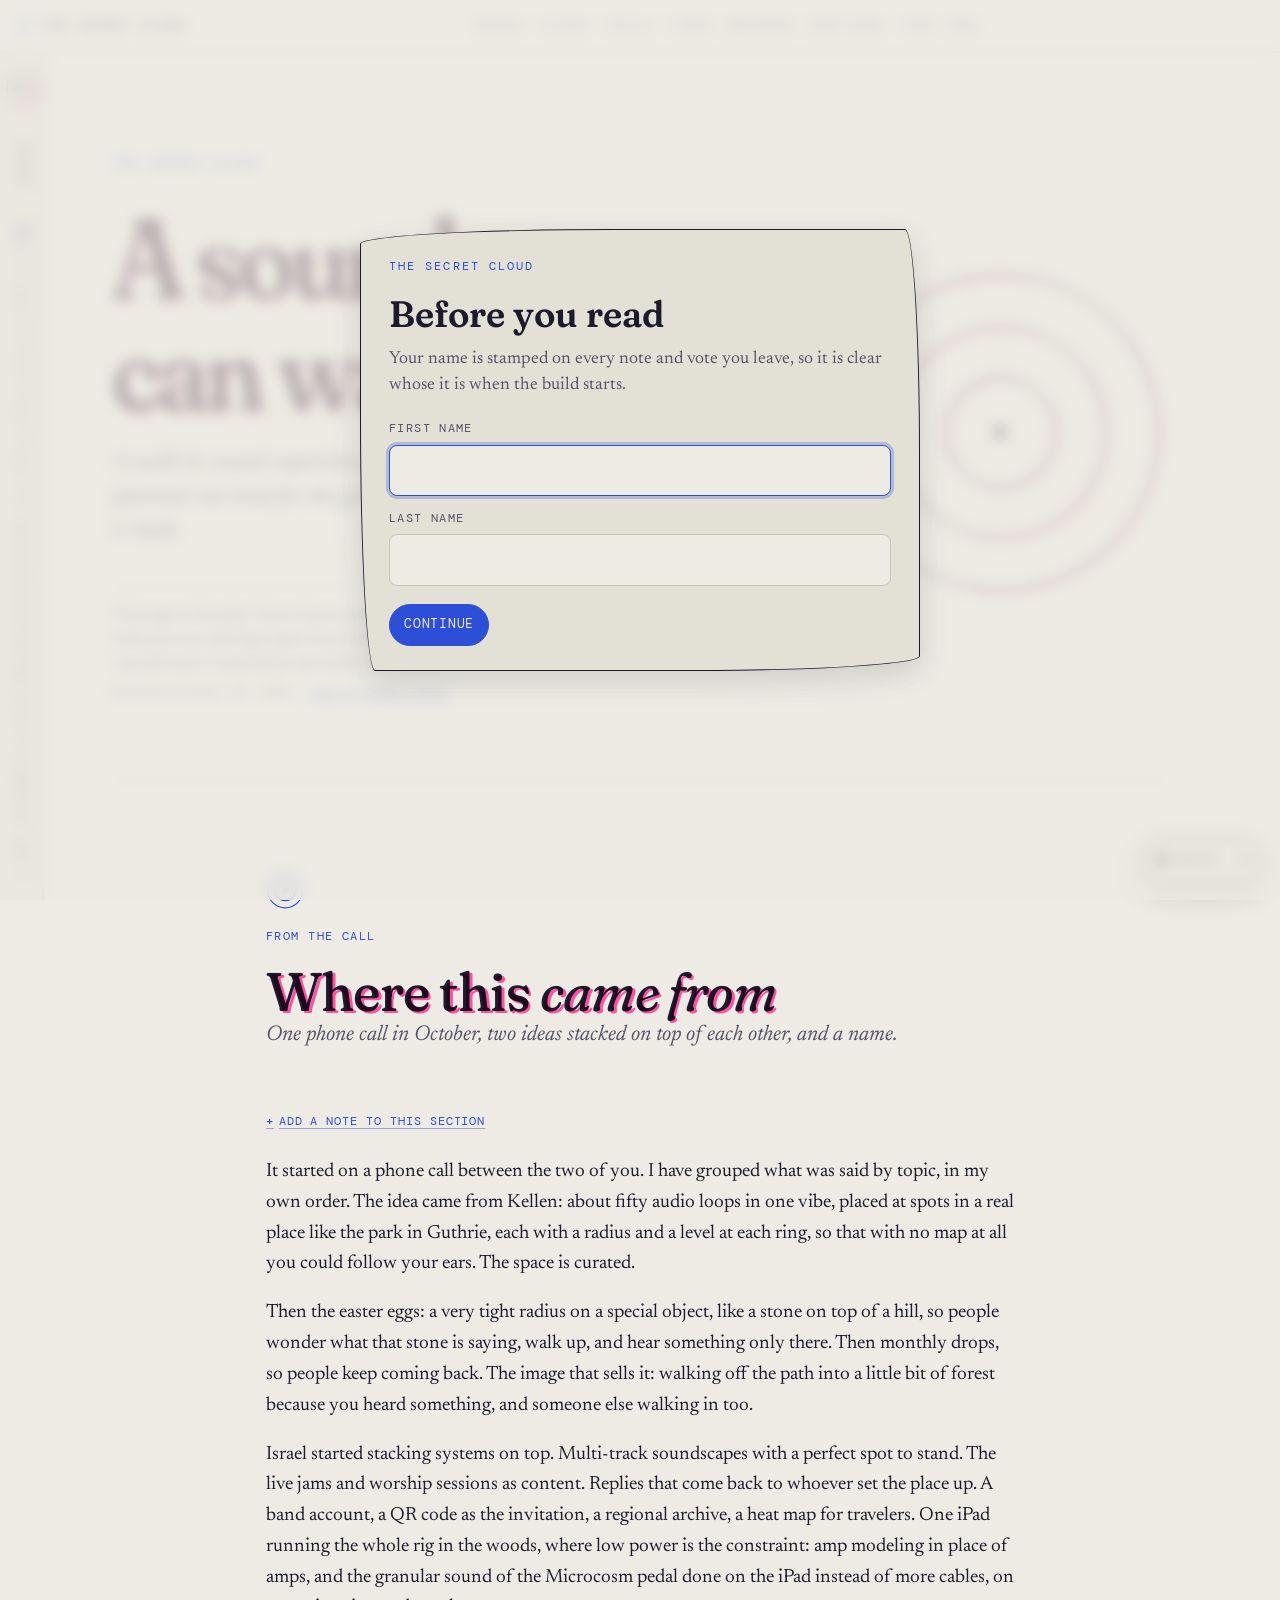
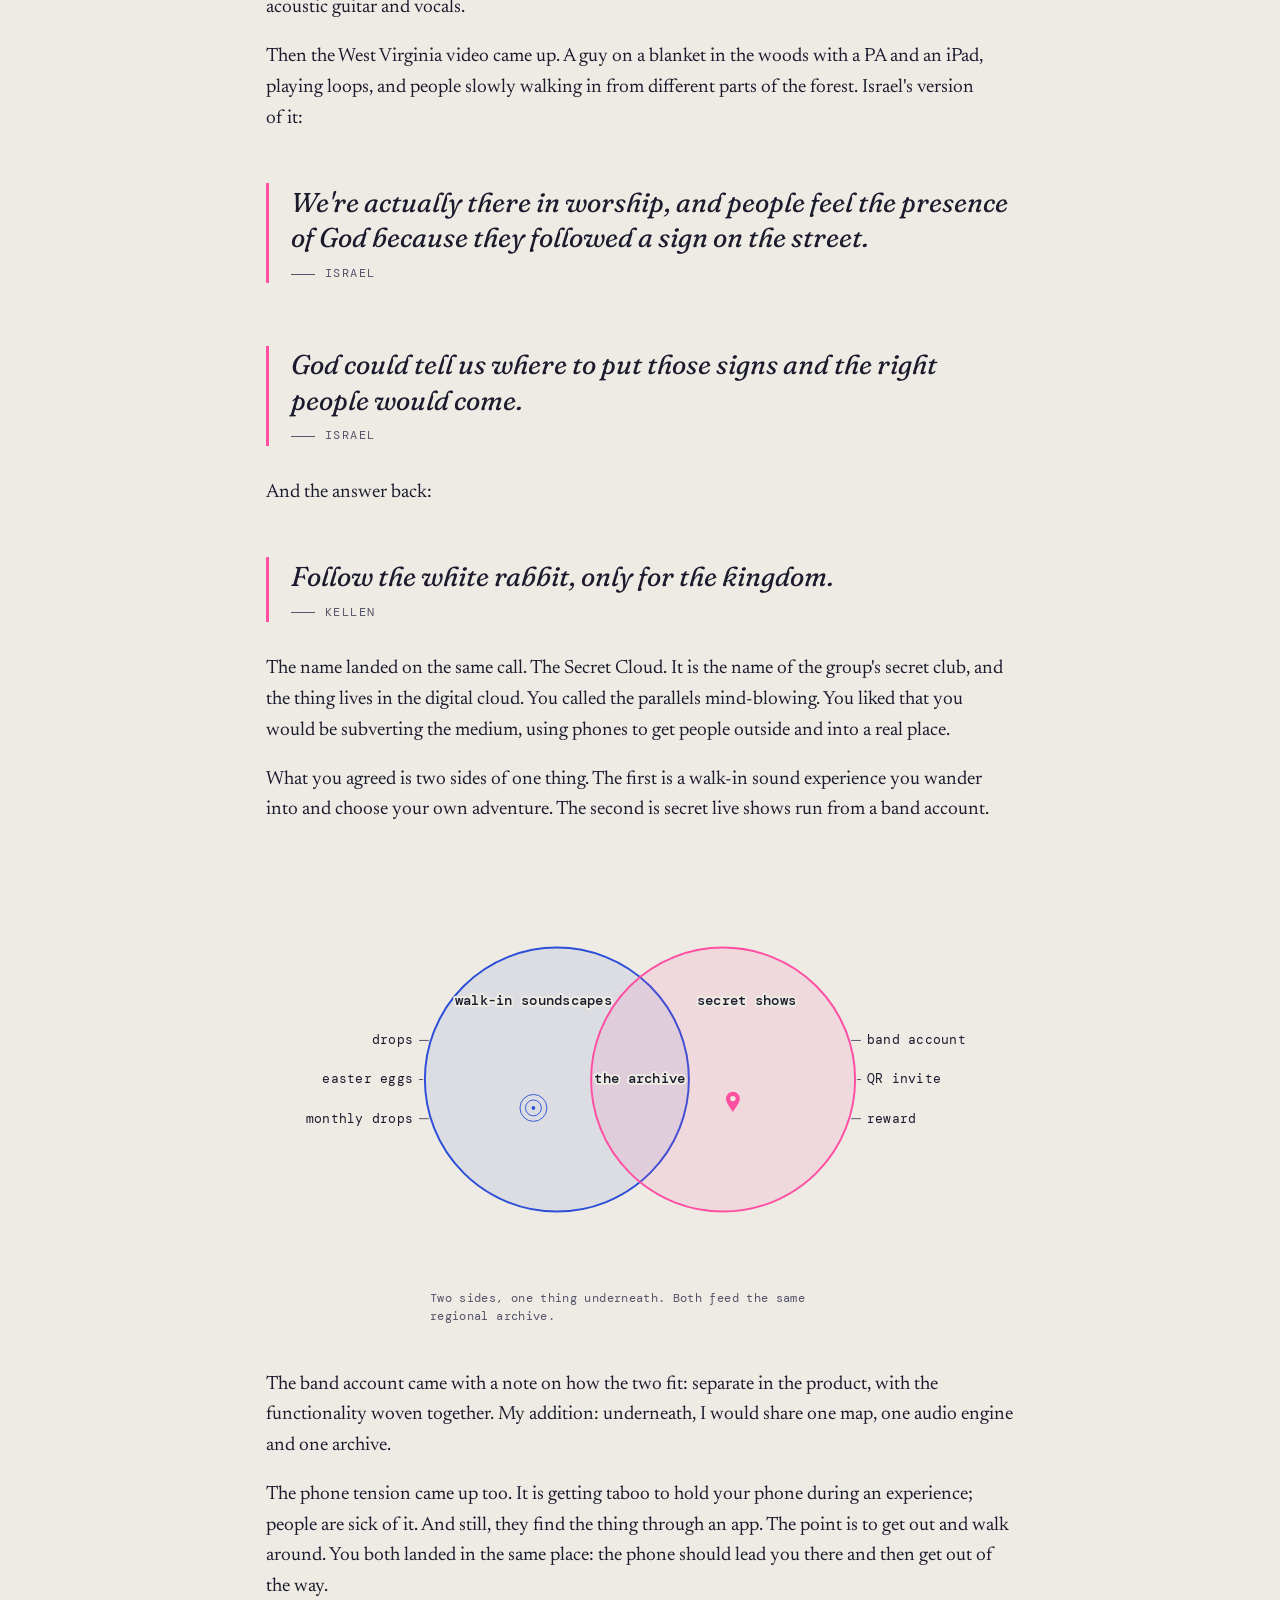
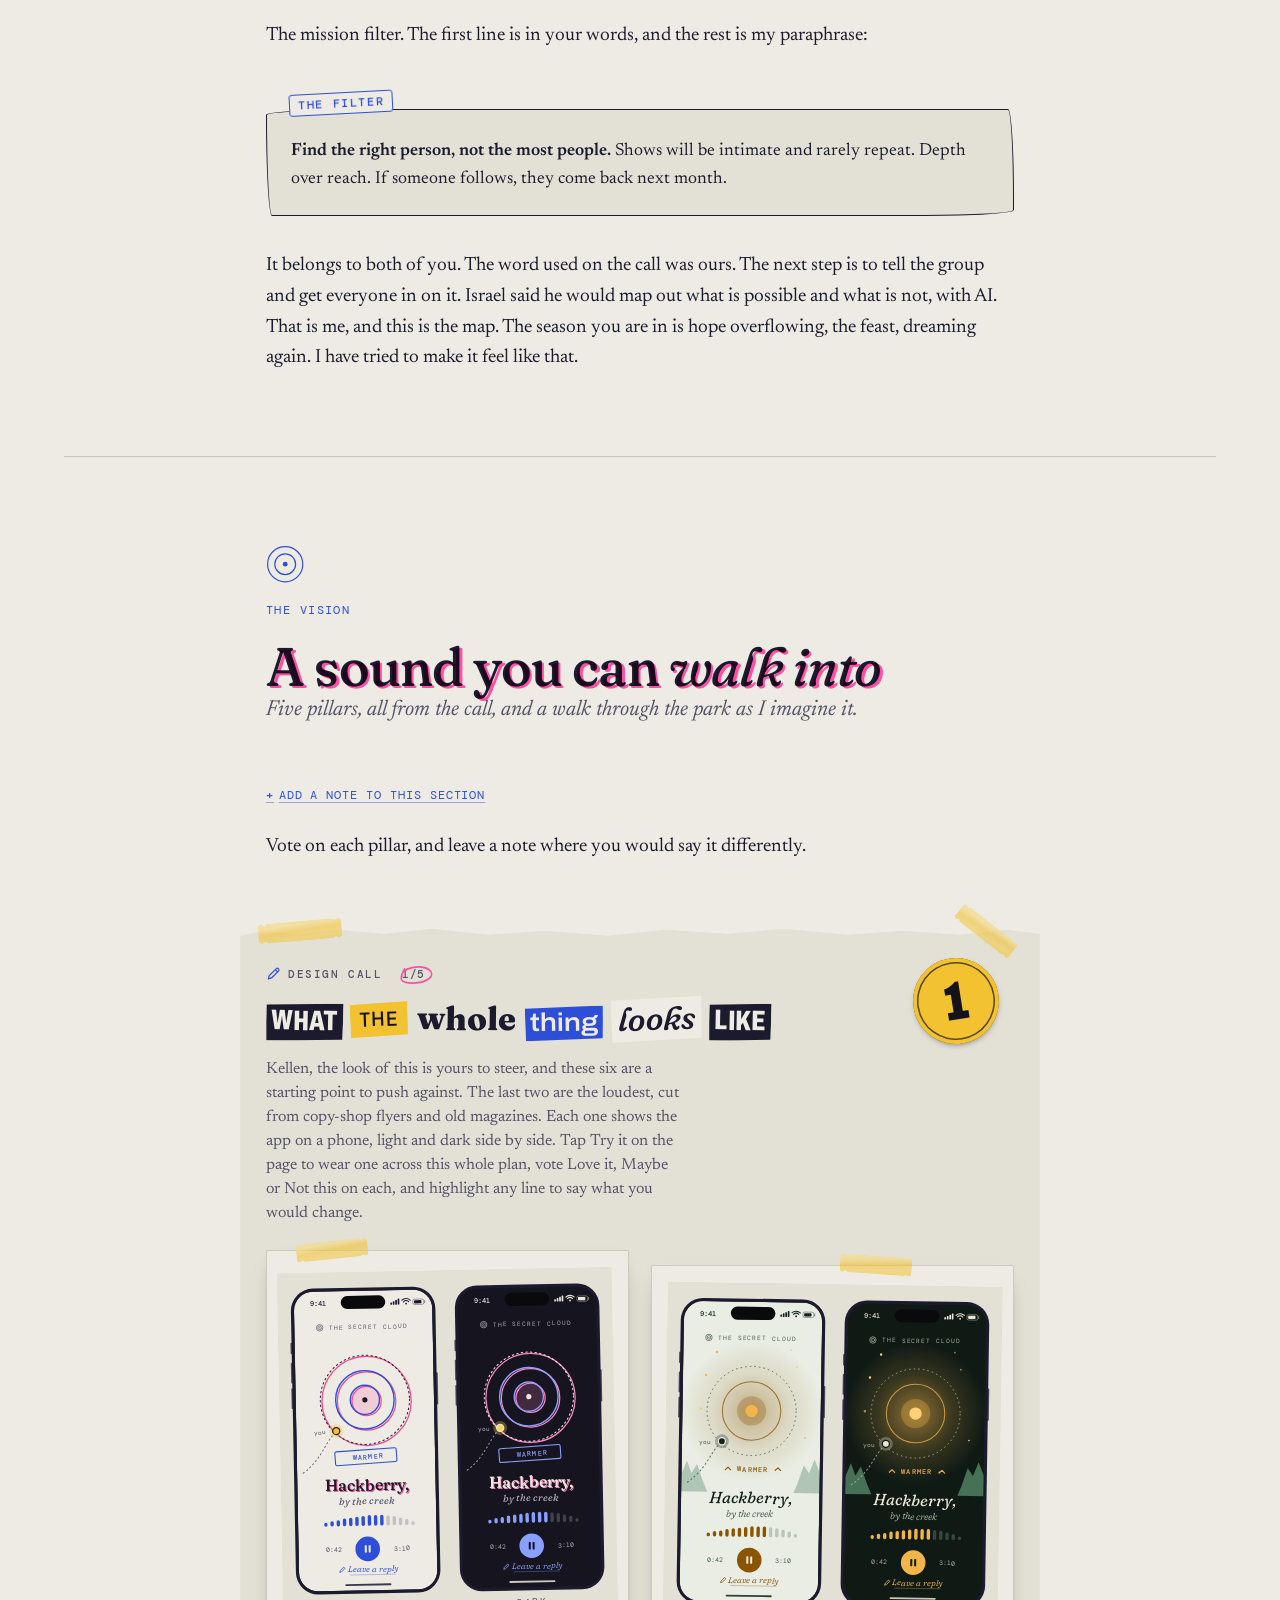
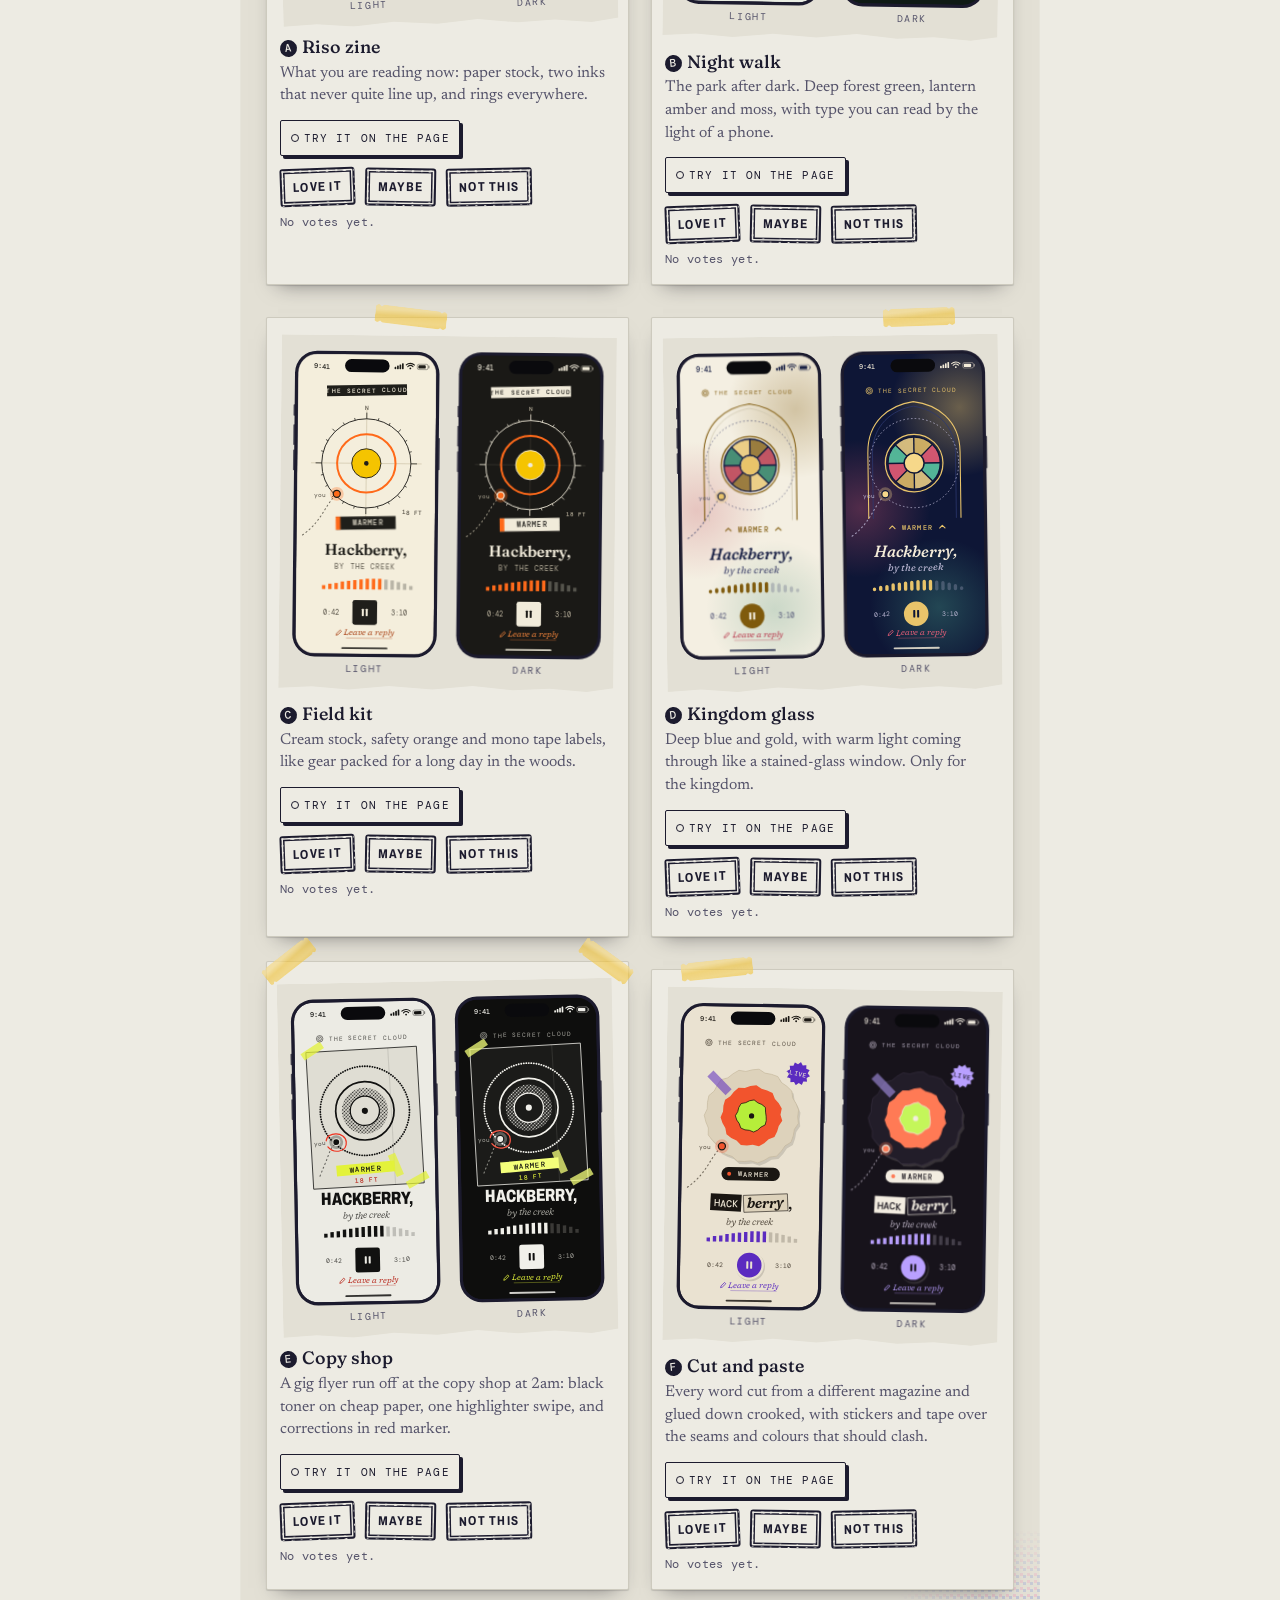
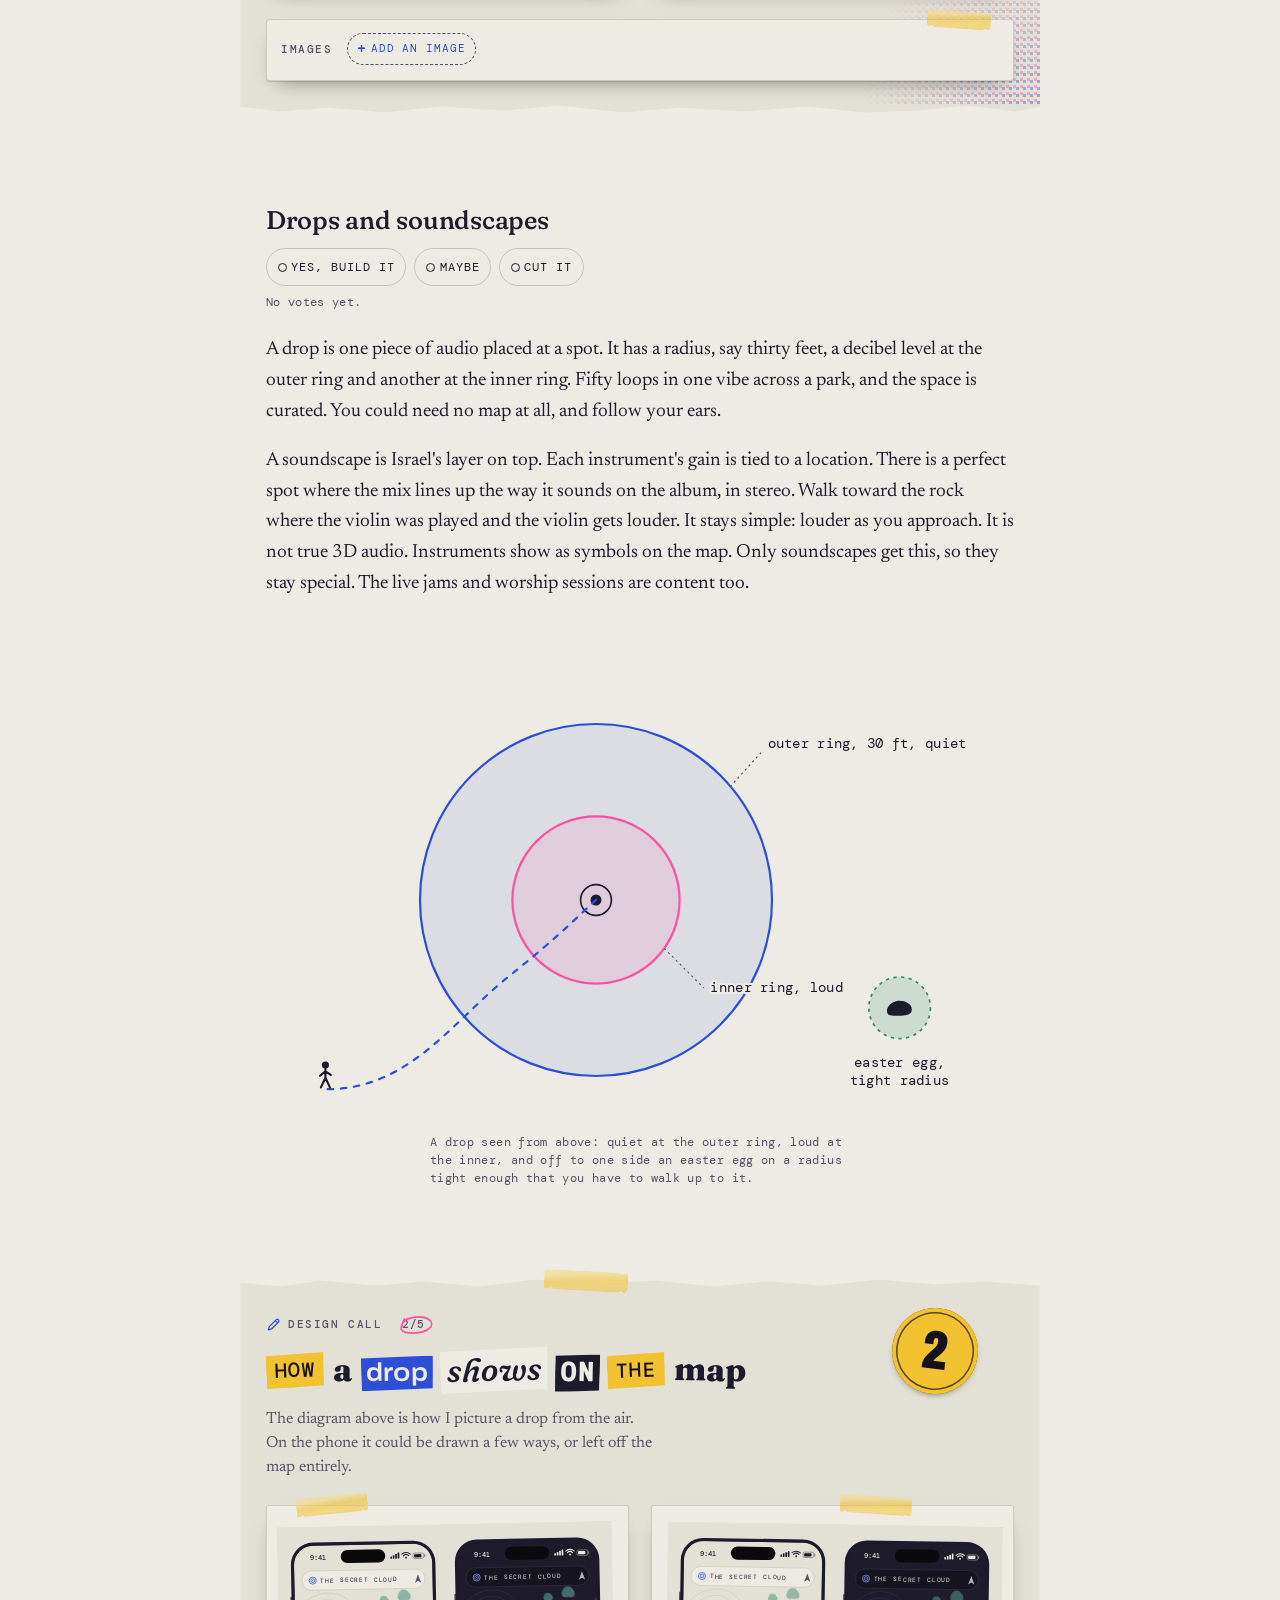
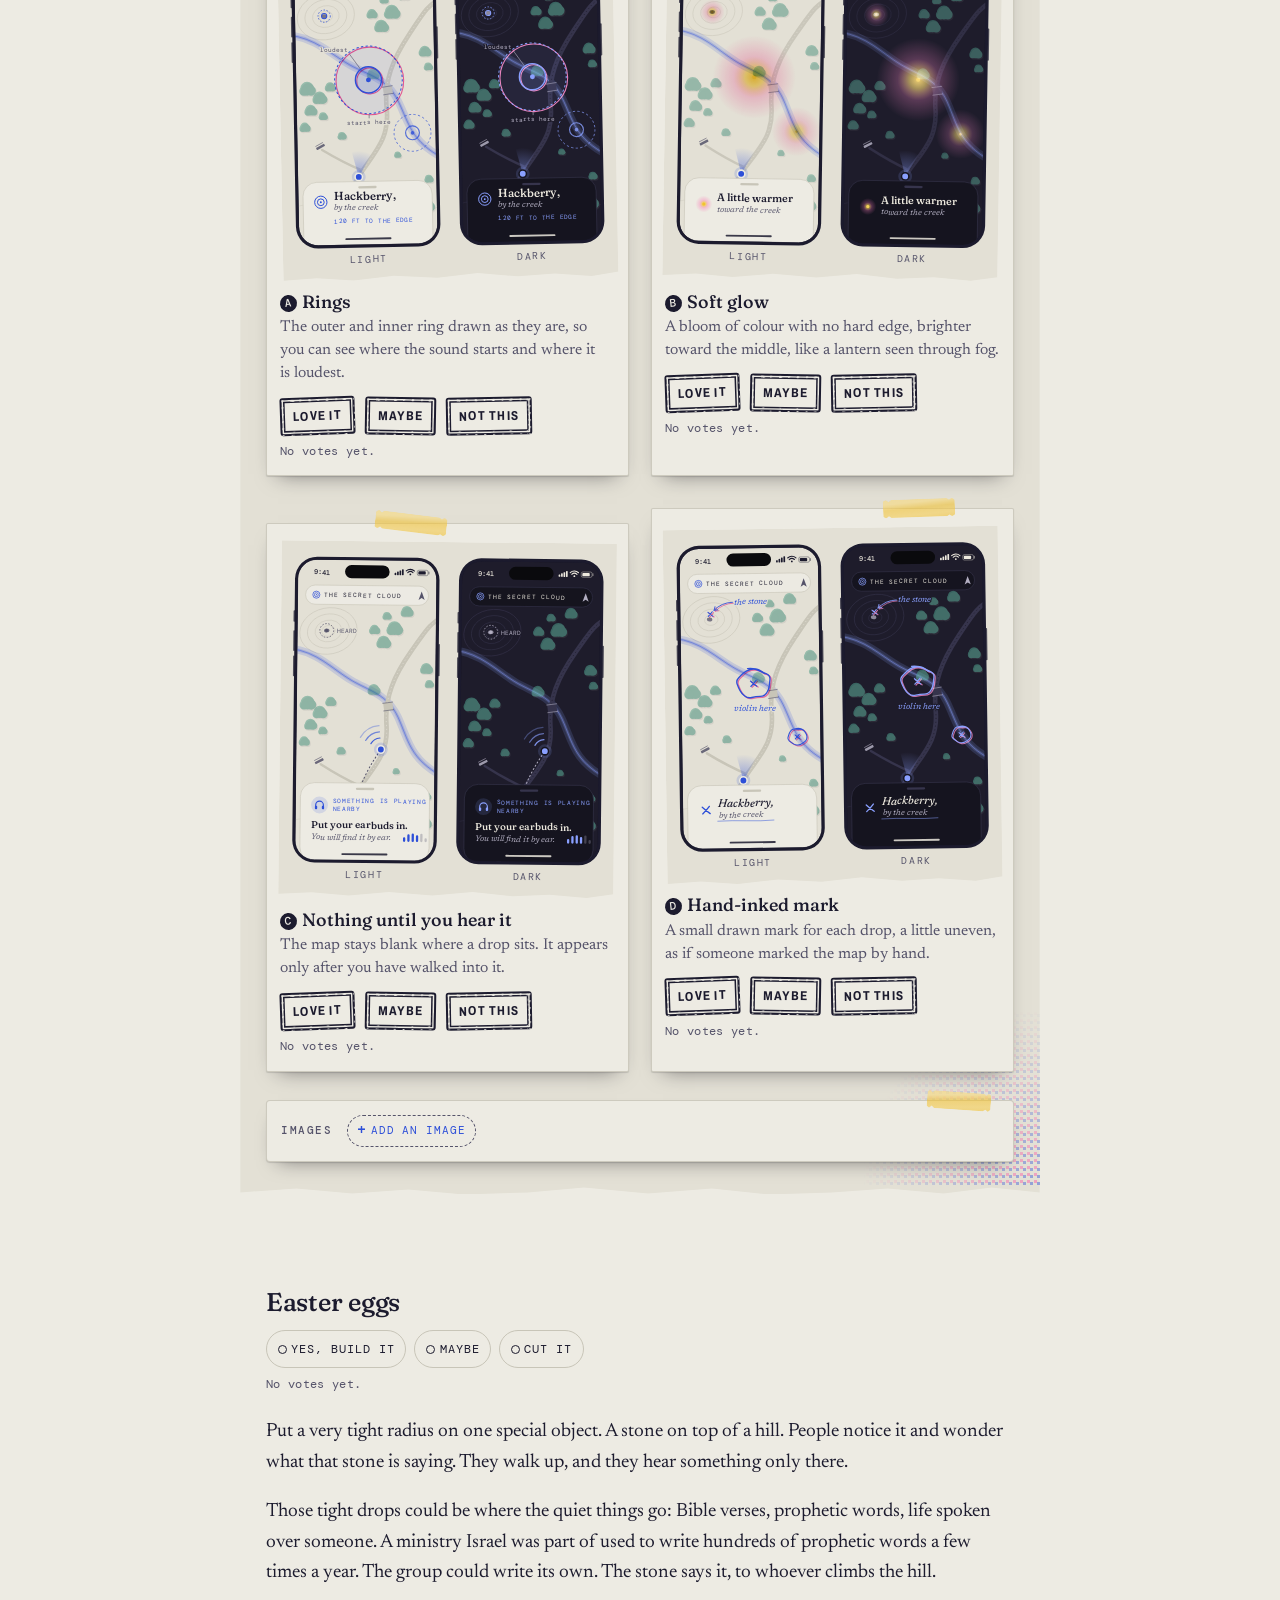
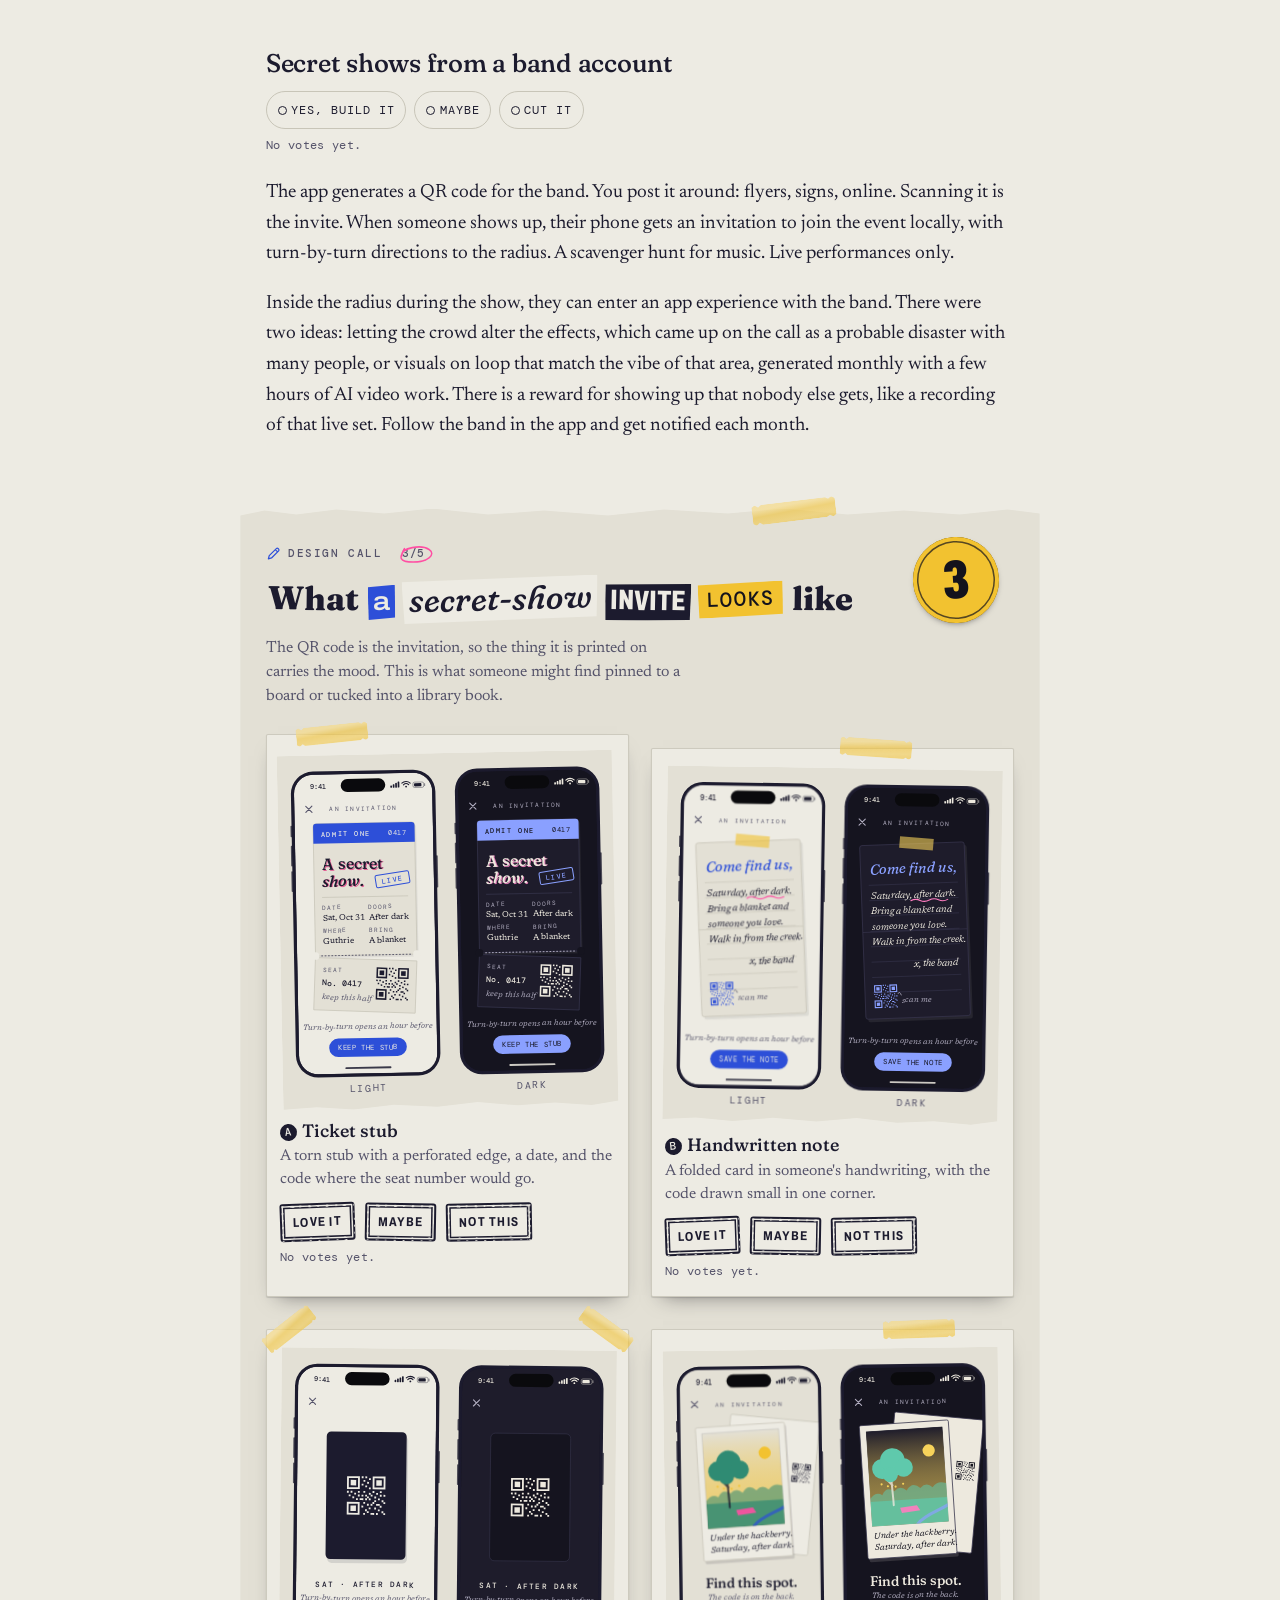
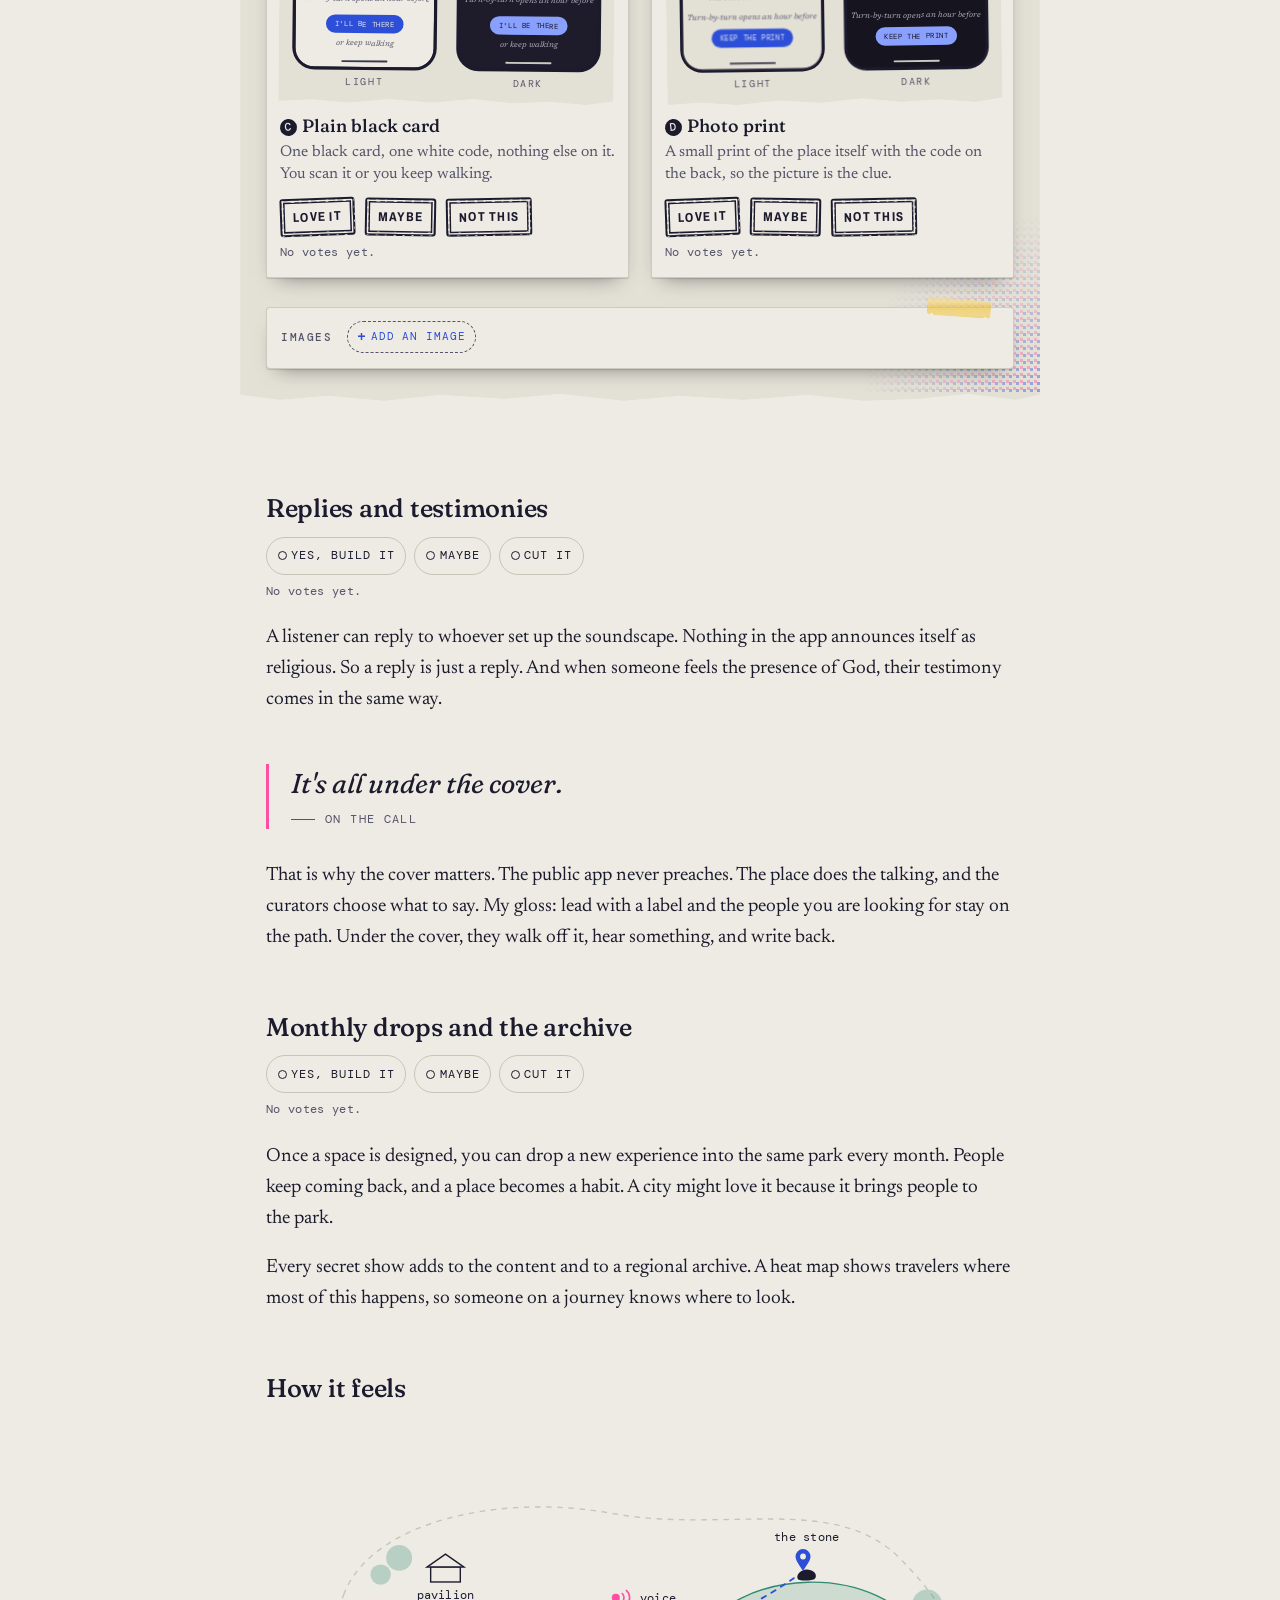
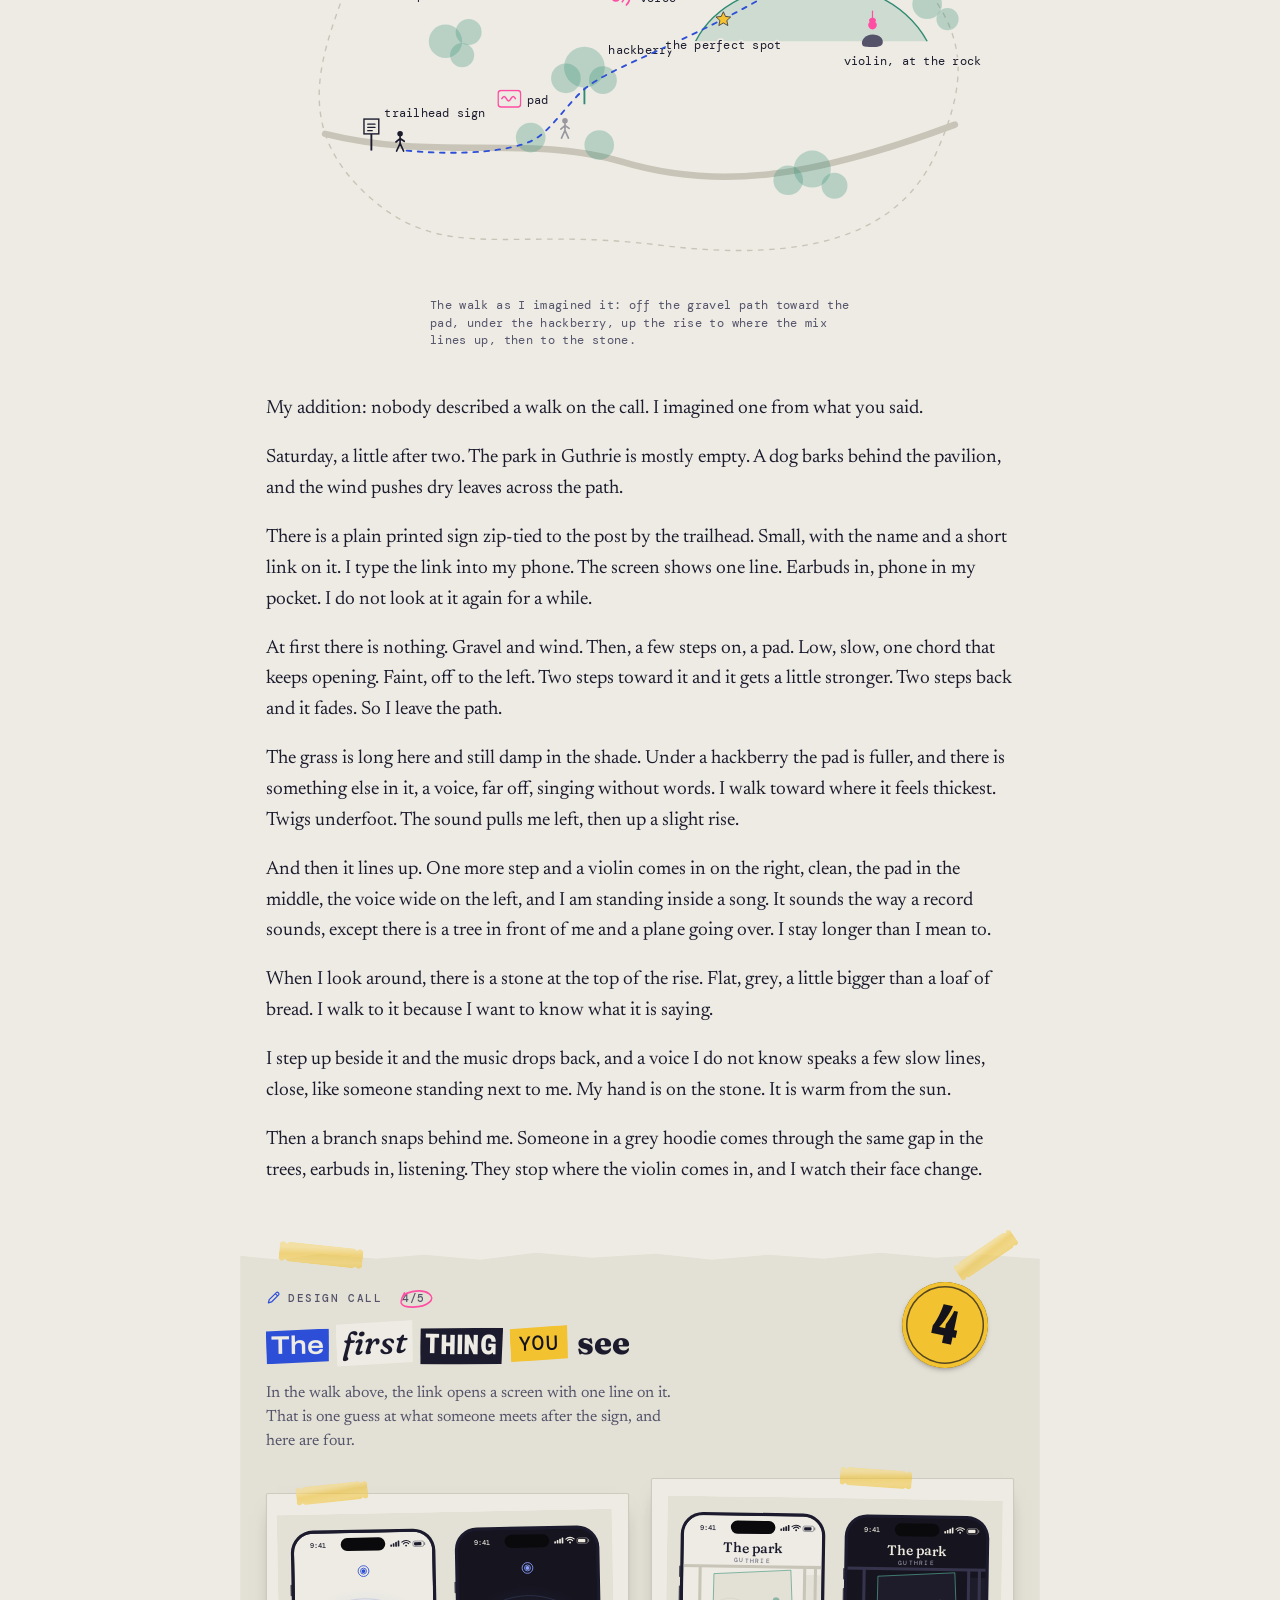
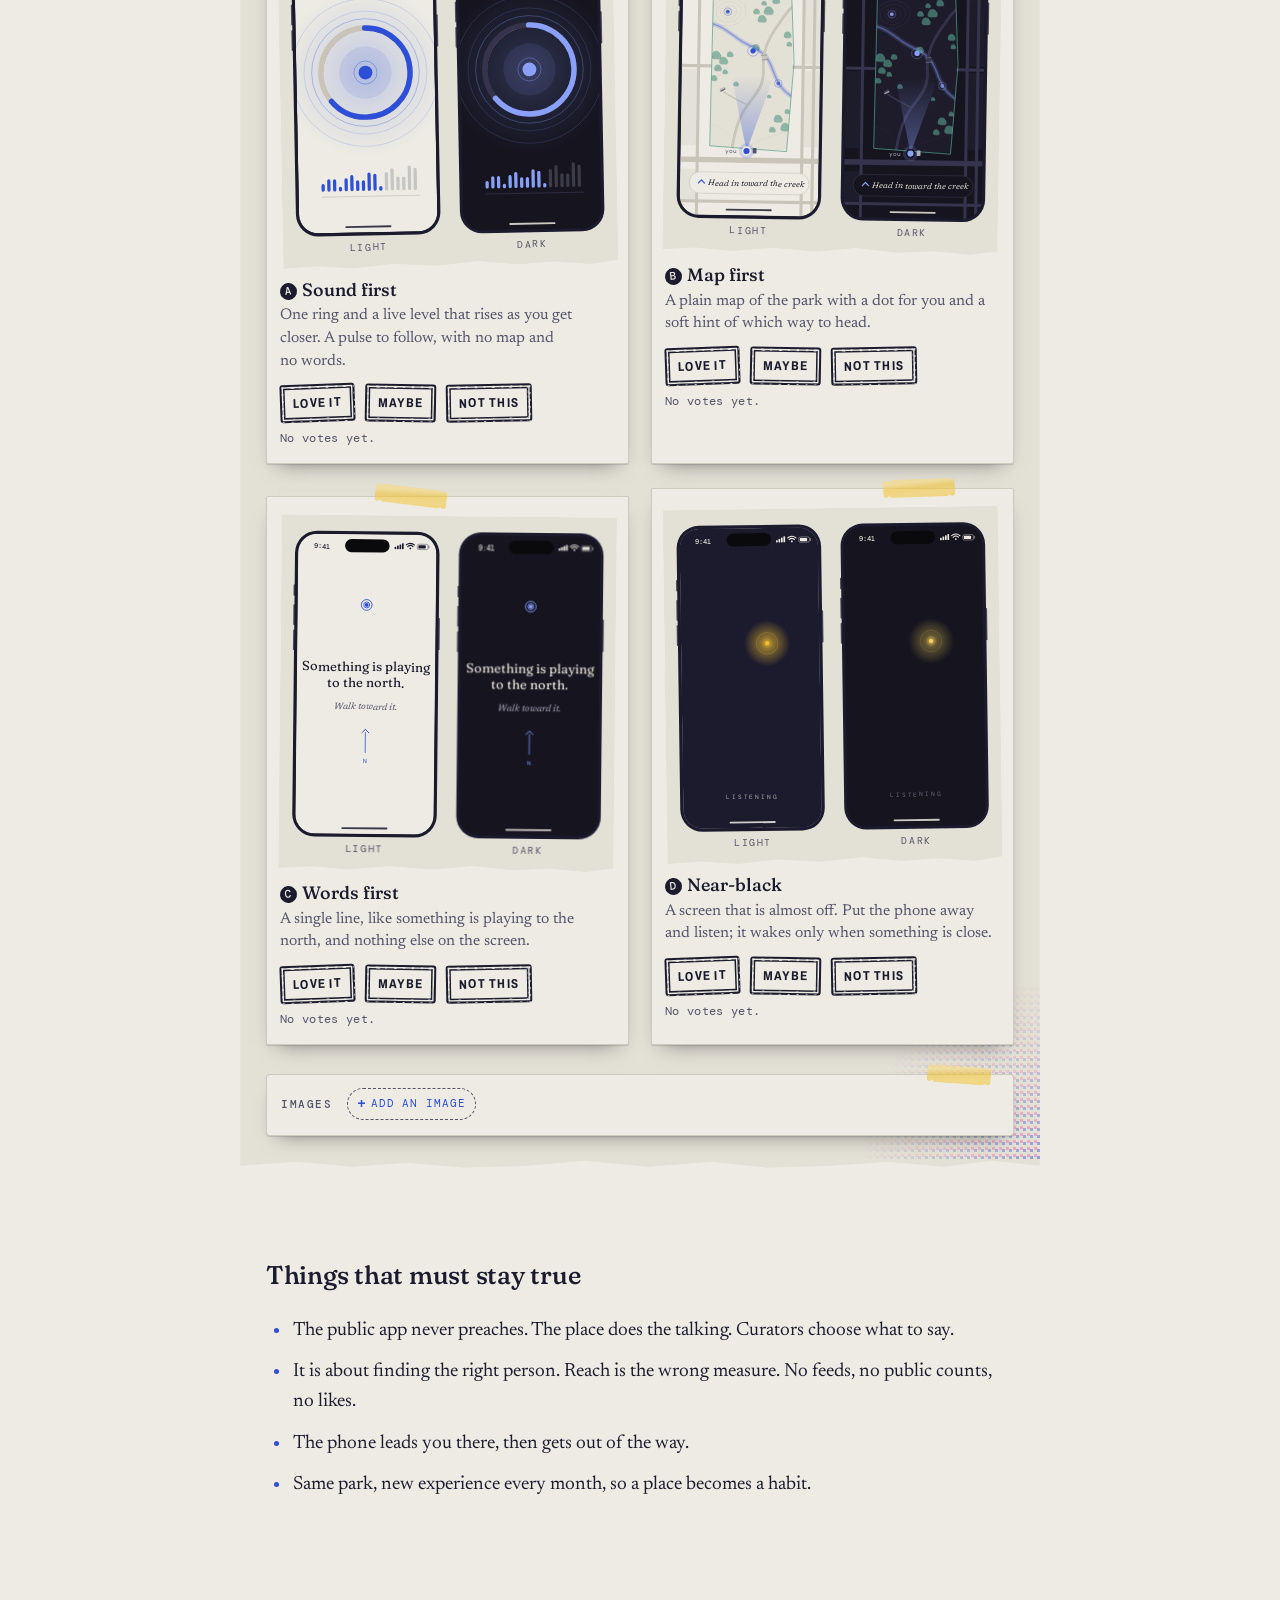
==== commit 46753e76: "Turn the design calls into collage pinboards and add Copy shop and Cut and paste looks Co-Authored-B" ====
--- a/index.html
+++ b/index.html
@@ -10,16 +10,16 @@
   <meta name="theme-color" content="#15141F" media="(prefers-color-scheme: dark)">
   <link rel="preconnect" href="https://fonts.googleapis.com">
   <link rel="preconnect" href="https://fonts.gstatic.com" crossorigin>
-  <link href="https://fonts.googleapis.com/css2?family=DM+Mono:wght@400;500&family=Fraunces:ital,opsz,wght,SOFT,WONK@0,9..144,300..900,0..100,0..1;1,9..144,300..900,0..100,0..1&family=Newsreader:ital,opsz,wght@0,6..72,400..600;1,6..72,400..600&display=swap" rel="stylesheet">
-  <meta name="sc-build" content="3036cdc98a">
-  <link rel="stylesheet" href="assets/site.css?v=3036cdc98a">
-  <link rel="stylesheet" href="assets/review.css?v=3036cdc98a">
+  <link href="https://fonts.googleapis.com/css2?family=Archivo:wdth,wght@62..125,400..900&family=DM+Mono:wght@400;500&family=Fraunces:ital,opsz,wght,SOFT,WONK@0,9..144,300..900,0..100,0..1;1,9..144,300..900,0..100,0..1&family=Newsreader:ital,opsz,wght@0,6..72,400..600;1,6..72,400..600&display=swap" rel="stylesheet">
+  <meta name="sc-build" content="c5f41b0e64">
+  <link rel="stylesheet" href="assets/site.css?v=c5f41b0e64">
+  <link rel="stylesheet" href="assets/review.css?v=c5f41b0e64">
   <script>
 (function () {
   try {
     var m = sessionStorage.getItem("sc.mood");
     var t = sessionStorage.getItem("sc.theme");
-    if (m && ["riso","night-walk","field-kit","kingdom-glass"].indexOf(m) > -1) {
+    if (m && ["riso","night-walk","field-kit","kingdom-glass","copy-shop","cut-paste"].indexOf(m) > -1) {
       document.documentElement.setAttribute("data-mood", m);
       if (t === "light" || t === "dark") document.documentElement.setAttribute("data-theme", t);
     }
@@ -277,10 +277,14 @@
   <p class="dek">Five pillars, all from the call, and a walk through the park as I imagine it.</p>
 </header>
 <p data-block="vision-intro-p">Vote on each pillar, and leave a note where you would say it differently.</p>
-<aside class="design" id="vision-design-look" data-block="vision-design-look" aria-labelledby="vision-design-look-title">
-  <p class="design-eyebrow"><svg class="design-pencil" viewBox="0 0 16 16" aria-hidden="true" focusable="false"><path d="M2.5 13.5 L3.4 10.2 L10.9 2.7 A1.3 1.3 0 0 1 12.7 2.7 L13.3 3.3 A1.3 1.3 0 0 1 13.3 5.1 L5.8 12.6 Z M9.8 3.8 L12.2 6.2" fill="none" stroke="currentColor" stroke-width="1.3" stroke-linejoin="round"/></svg>DESIGN CALL</p>
-  <h3 class="design-title" id="vision-design-look-title">What the whole thing looks like</h3>
-  <p class="design-intro">Kellen, the look of this is yours to steer, and these four are a starting point to push against. Each one shows the app on a phone, light and dark side by side. Tap Try it on the page to wear one across this whole plan, vote Love it, Maybe or Not this on each, and highlight any line to say what you would change.</p>
+<aside class="design" id="vision-design-look" data-block="vision-design-look" data-call="look" aria-labelledby="vision-design-look-title">
+  <span class="design-dots" aria-hidden="true"></span>
+  <div class="design-head" data-n="1">
+    <p class="design-eyebrow" data-no="1/5"><svg class="design-pencil" viewBox="0 0 16 16" aria-hidden="true" focusable="false"><path d="M2.5 13.5 L3.4 10.2 L10.9 2.7 A1.3 1.3 0 0 1 12.7 2.7 L13.3 3.3 A1.3 1.3 0 0 1 13.3 5.1 L5.8 12.6 Z M9.8 3.8 L12.2 6.2" fill="none" stroke="currentColor" stroke-width="1.3" stroke-linejoin="round"/></svg>DESIGN CALL</p>
+    <h3 class="design-title" id="vision-design-look-title"><span class="cut cut-2">What</span> <span class="cut cut-3">the</span> <span class="cut cut-4">whole</span> <span class="cut cut-5">thing</span> <span class="cut cut-1">looks</span> <span class="cut cut-2">like</span></h3>
+    <p class="design-intro">Kellen, the look of this is yours to steer, and these six are a starting point to push against. The last two are the loudest, cut from copy-shop flyers and old magazines. Each one shows the app on a phone, light and dark side by side. Tap Try it on the page to wear one across this whole plan, vote Love it, Maybe or Not this on each, and highlight any line to say what you would change.</p>
+    <svg class="design-scribble" viewBox="0 0 120 70" aria-hidden="true" focusable="false"><path pathLength="1" d="M6 10 C30 3 66 5 84 20 S104 48 97 61"/><path pathLength="1" d="M84 53 L97 62 L107 49"/></svg>
+  </div>
   <div class="design-opts">
   <div class="design-opt">
     <div class="phone-pair" role="img" aria-label="Riso zine: the app on a phone, in light and in dark">
@@ -583,6 +587,168 @@
     </div>
     <button type="button" class="design-try" data-mood="kingdom-glass">Try it on the page</button>
     <div class="stance" data-stance="design-look-kingdom-glass" data-stance-title="The look: Kingdom glass" data-stance-labels="Love it|Maybe|Not this"></div>
+  </div>
+  <div class="design-opt">
+    <div class="phone-pair" role="img" aria-label="Copy shop: the app on a phone, in light and in dark">
+<div class="phone-fig"><svg class="ph ph-light ph-pal-copy-l" viewBox="-2 0 192 398" width="192" height="398" aria-hidden="true" focusable="false">
+<defs><clipPath id="ph9-screen"><rect x="4" y="4" width="180" height="390" rx="25"/></clipPath></defs>
+<g class="ph-btn"><rect x="-1.4" y="70" width="2.2" height="15" rx="1"/><rect x="-1.4" y="96" width="2.2" height="27" rx="1"/><rect x="-1.4" y="129" width="2.2" height="27" rx="1"/><rect x="187.2" y="112" width="2.2" height="42" rx="1"/></g>
+<rect class="ph-body" x="0" y="0" width="188" height="398" rx="29"/>
+<g clip-path="url(#ph9-screen)"><g transform="translate(4 4)">
+<rect class="sf-bg" x="0" y="0" width="180" height="390"/>
+
+<defs><pattern id="ph9-toner" width="3.2" height="3.2" patternUnits="userSpaceOnUse" patternTransform="rotate(45)"><circle cx="1.6" cy="1.6" r=".95" class="sf-ink"/></pattern></defs>
+<g transform="rotate(-2.2 90 150)">
+  <rect x="18" y="62" width="144" height="178" class="sf-surface ss-ink" stroke-width="1"/>
+  <rect x="124" y="62" width="1.4" height="178" class="sf-ink" opacity=".1"/>
+</g>
+<rect x="8" y="58" width="30" height="10" transform="rotate(-32 23 63)" class="sf-hi" opacity=".75"/><rect x="142" y="228" width="30" height="10" transform="rotate(-28 157 233)" class="sf-hi" opacity=".75"/>
+<circle cx="33" cy="47.2" r="4.2" fill="none" class="ss-soft" stroke-width="0.9"/><circle cx="33" cy="47.2" r="2.3100000000000005" fill="none" class="ss-soft" stroke-width="0.9"/><circle cx="33" cy="47.2" r="0.672" class="sf-soft"/><text x="96" y="50" class="t-mono sf-soft" font-size="8" text-anchor="middle" letter-spacing="1.2">THE SECRET CLOUD</text>
+<circle cx="90" cy="142" r="58" fill="none" class="ss-ink" stroke-width="2.4" stroke-dasharray="0.1 3.2" stroke-linecap="round"/>
+<circle cx="90" cy="142" r="38" fill="none" class="ss-ink" stroke-width="2.2"/>
+<circle cx="90" cy="142" r="30" fill="url(#ph9-toner)"/>
+<circle cx="90" cy="142" r="19" class="sf-surface ss-ink" stroke-width="1.6"/>
+<circle cx="90" cy="142" r="4" class="sf-ink"/>
+<path d="M30 226 C34 216 38 208 41 200 S46 188 52 182" fill="none" class="ss-soft" stroke-width="1.4" stroke-dasharray="1.5 4" stroke-linecap="round" opacity=".8"/><circle cx="52" cy="182" r="9" class="sf-ink" opacity=".3"/><circle cx="52" cy="182" r="4.6" class="sf-ink ss-surface" stroke-width="1.6"/><text x="38" y="186" class="t-mono sf-soft" font-size="8" text-anchor="end">you</text>
+<path d="M39 180 C40 168 64 168 65 182 S48 197 41 188" fill="none" class="ss-accent2" stroke-width="1.6" stroke-linecap="round"/>
+<g transform="rotate(-4 90 222)">
+  <rect x="52" y="210" width="76" height="14" class="sf-hi"/>
+  <text x="90" y="221" class="t-mono sf-ink" font-size="9.5" text-anchor="middle" font-weight="500" letter-spacing="1.8">WARMER</text>
+  <text x="90" y="235" class="t-mono sf-accent" font-size="8.5" text-anchor="middle" font-weight="500" letter-spacing="1">18 FT</text>
+</g>
+<rect x="114" y="208" width="30" height="10" transform="rotate(68 129 213)" class="sf-hi" opacity=".75"/>
+<text x="90" y="264" class="t-display sf-ink" font-size="23" text-anchor="middle" font-weight="800">HACKBERRY,</text>
+<text x="90" y="282" class="t-body sf-soft t-italic" font-size="12.5" text-anchor="middle">by the creek</text>
+<rect x="34.0" y="301" width="4.4" height="5" rx="0" class="sf-ink"/><rect x="42.1" y="299" width="4.4" height="7" rx="0" class="sf-ink"/><rect x="50.2" y="298" width="4.4" height="8" rx="0" class="sf-ink"/><rect x="58.3" y="296" width="4.4" height="10" rx="0" class="sf-ink"/><rect x="66.4" y="295" width="4.4" height="11" rx="0" class="sf-ink"/><rect x="74.5" y="294" width="4.4" height="12" rx="0" class="sf-ink"/><rect x="82.6" y="293" width="4.4" height="13" rx="0" class="sf-ink"/><rect x="90.7" y="292" width="4.4" height="14" rx="0" class="sf-ink"/><rect x="98.8" y="292" width="4.4" height="14" rx="0" class="sf-ink"/><rect x="106.9" y="292" width="4.4" height="14" rx="0" class="sf-ink"/><rect x="115.0" y="293" width="4.4" height="13" rx="0" class="sf-soft" opacity=".28"/><rect x="123.1" y="294" width="4.4" height="12" rx="0" class="sf-soft" opacity=".28"/><rect x="131.2" y="296" width="4.4" height="10" rx="0" class="sf-soft" opacity=".28"/><rect x="139.3" y="298" width="4.4" height="8" rx="0" class="sf-soft" opacity=".28"/><rect x="147.4" y="301" width="4.4" height="5" rx="0" class="sf-soft" opacity=".28"/>
+<text x="56" y="339" class="t-mono sf-soft" font-size="8.5" text-anchor="end">0:42</text><rect x="74" y="320" width="32" height="32" rx="3" class="sf-ink"/><rect x="86.16" y="331.2" width="2.64" height="9.600000000000001" rx="0.6000000000000001" class="sf-bg"/><rect x="91.2" y="331.2" width="2.64" height="9.600000000000001" rx="0.6000000000000001" class="sf-bg"/><text x="124" y="339" class="t-mono sf-soft" font-size="8.5">3:10</text>
+<path d="M53.08 365.92 L53.8 363.58 L58.3 359.08 L59.92 360.7 L55.42 365.2 Z" fill="none" class="ss-accent" stroke-width="1" stroke-linejoin="round"/><text x="96" y="366" class="t-body sf-accent t-italic" font-size="10.5" text-anchor="middle">Leave a reply</text><path d="M66 369.5 H126" class="ss-accent" stroke-width=".7" opacity=".6"/>
+<g class="ph-status sf-ink"><text x="31" y="19.2" class="t-mono sf-ink" font-size="9" font-weight="500" text-anchor="middle">9:41</text><rect x="125.5" y="16" width="2.2" height="3" rx=".6"/><rect x="128.7" y="14.4" width="2.2" height="4.6" rx=".6"/><rect x="131.9" y="12.8" width="2.2" height="6.2" rx=".6"/><rect x="135.1" y="11.2" width="2.2" height="7.800000000000001" rx=".6"/><path d="M140.6 13.4 A8 8 0 0 1 151.4 13.4 M142.6 15.5 A5 5 0 0 1 149.4 15.5" fill="none" class="ss-ink" stroke-width="1.4" stroke-linecap="round"/><circle cx="146" cy="17.9" r="1.2"/><rect x="155" y="12.3" width="14" height="7" rx="2.1" fill="none" class="ss-ink" stroke-width=".9" opacity=".55"/><rect x="156.4" y="13.7" width="9.6" height="4.2" rx="1.1"/><path d="M170.2 14.6 V17" class="ss-ink" stroke-width="1.2" stroke-linecap="round" opacity=".55"/></g>
+<rect x="61" y="6.5" width="58" height="17" rx="8.5" class="ph-island"/>
+<rect x="60" y="381.4" width="60" height="2.4" rx="1.2" class="sf-ink ph-home"/>
+</g></g>
+<rect class="ph-rim" x="3.5" y="3.5" width="181" height="391" rx="25.5" fill="none" stroke-width="1"/>
+</svg><span class="phone-cap">Light</span></div>
+<div class="phone-fig"><svg class="ph ph-dark ph-pal-copy-d" viewBox="-2 0 192 398" width="192" height="398" aria-hidden="true" focusable="false">
+<defs><clipPath id="ph10-screen"><rect x="4" y="4" width="180" height="390" rx="25"/></clipPath></defs>
+<g class="ph-btn"><rect x="-1.4" y="70" width="2.2" height="15" rx="1"/><rect x="-1.4" y="96" width="2.2" height="27" rx="1"/><rect x="-1.4" y="129" width="2.2" height="27" rx="1"/><rect x="187.2" y="112" width="2.2" height="42" rx="1"/></g>
+<rect class="ph-body" x="0" y="0" width="188" height="398" rx="29"/>
+<g clip-path="url(#ph10-screen)"><g transform="translate(4 4)">
+<rect class="sf-bg" x="0" y="0" width="180" height="390"/>
+
+<defs><pattern id="ph10-toner" width="3.2" height="3.2" patternUnits="userSpaceOnUse" patternTransform="rotate(45)"><circle cx="1.6" cy="1.6" r=".95" class="sf-ink"/></pattern></defs>
+<g transform="rotate(-2.2 90 150)">
+  <rect x="18" y="62" width="144" height="178" class="sf-surface ss-ink" stroke-width="1"/>
+  <rect x="124" y="62" width="1.4" height="178" class="sf-ink" opacity=".1"/>
+</g>
+<rect x="8" y="58" width="30" height="10" transform="rotate(-32 23 63)" class="sf-hi" opacity=".75"/><rect x="142" y="228" width="30" height="10" transform="rotate(-28 157 233)" class="sf-hi" opacity=".75"/>
+<circle cx="33" cy="47.2" r="4.2" fill="none" class="ss-soft" stroke-width="0.9"/><circle cx="33" cy="47.2" r="2.3100000000000005" fill="none" class="ss-soft" stroke-width="0.9"/><circle cx="33" cy="47.2" r="0.672" class="sf-soft"/><text x="96" y="50" class="t-mono sf-soft" font-size="8" text-anchor="middle" letter-spacing="1.2">THE SECRET CLOUD</text>
+<circle cx="90" cy="142" r="58" fill="none" class="ss-ink" stroke-width="2.4" stroke-dasharray="0.1 3.2" stroke-linecap="round"/>
+<circle cx="90" cy="142" r="38" fill="none" class="ss-ink" stroke-width="2.2"/>
+<circle cx="90" cy="142" r="30" fill="url(#ph10-toner)"/>
+<circle cx="90" cy="142" r="19" class="sf-surface ss-ink" stroke-width="1.6"/>
+<circle cx="90" cy="142" r="4" class="sf-ink"/>
+<path d="M30 226 C34 216 38 208 41 200 S46 188 52 182" fill="none" class="ss-soft" stroke-width="1.4" stroke-dasharray="1.5 4" stroke-linecap="round" opacity=".8"/><circle cx="52" cy="182" r="9" class="sf-ink" opacity=".3"/><circle cx="52" cy="182" r="4.6" class="sf-ink ss-surface" stroke-width="1.6"/><text x="38" y="186" class="t-mono sf-soft" font-size="8" text-anchor="end">you</text>
+<path d="M39 180 C40 168 64 168 65 182 S48 197 41 188" fill="none" class="ss-accent2" stroke-width="1.6" stroke-linecap="round"/>
+<g transform="rotate(-4 90 222)">
+  <rect x="52" y="210" width="76" height="14" class="sf-hi"/>
+  <text x="90" y="221" class="t-mono sf-bg" font-size="9.5" text-anchor="middle" font-weight="500" letter-spacing="1.8">WARMER</text>
+  <text x="90" y="235" class="t-mono sf-accent" font-size="8.5" text-anchor="middle" font-weight="500" letter-spacing="1">18 FT</text>
+</g>
+<rect x="114" y="208" width="30" height="10" transform="rotate(68 129 213)" class="sf-hi" opacity=".75"/>
+<text x="90" y="264" class="t-display sf-ink" font-size="23" text-anchor="middle" font-weight="800">HACKBERRY,</text>
+<text x="90" y="282" class="t-body sf-soft t-italic" font-size="12.5" text-anchor="middle">by the creek</text>
+<rect x="34.0" y="301" width="4.4" height="5" rx="0" class="sf-ink"/><rect x="42.1" y="299" width="4.4" height="7" rx="0" class="sf-ink"/><rect x="50.2" y="298" width="4.4" height="8" rx="0" class="sf-ink"/><rect x="58.3" y="296" width="4.4" height="10" rx="0" class="sf-ink"/><rect x="66.4" y="295" width="4.4" height="11" rx="0" class="sf-ink"/><rect x="74.5" y="294" width="4.4" height="12" rx="0" class="sf-ink"/><rect x="82.6" y="293" width="4.4" height="13" rx="0" class="sf-ink"/><rect x="90.7" y="292" width="4.4" height="14" rx="0" class="sf-ink"/><rect x="98.8" y="292" width="4.4" height="14" rx="0" class="sf-ink"/><rect x="106.9" y="292" width="4.4" height="14" rx="0" class="sf-ink"/><rect x="115.0" y="293" width="4.4" height="13" rx="0" class="sf-soft" opacity=".28"/><rect x="123.1" y="294" width="4.4" height="12" rx="0" class="sf-soft" opacity=".28"/><rect x="131.2" y="296" width="4.4" height="10" rx="0" class="sf-soft" opacity=".28"/><rect x="139.3" y="298" width="4.4" height="8" rx="0" class="sf-soft" opacity=".28"/><rect x="147.4" y="301" width="4.4" height="5" rx="0" class="sf-soft" opacity=".28"/>
+<text x="56" y="339" class="t-mono sf-soft" font-size="8.5" text-anchor="end">0:42</text><rect x="74" y="320" width="32" height="32" rx="3" class="sf-ink"/><rect x="86.16" y="331.2" width="2.64" height="9.600000000000001" rx="0.6000000000000001" class="sf-bg"/><rect x="91.2" y="331.2" width="2.64" height="9.600000000000001" rx="0.6000000000000001" class="sf-bg"/><text x="124" y="339" class="t-mono sf-soft" font-size="8.5">3:10</text>
+<path d="M53.08 365.92 L53.8 363.58 L58.3 359.08 L59.92 360.7 L55.42 365.2 Z" fill="none" class="ss-accent" stroke-width="1" stroke-linejoin="round"/><text x="96" y="366" class="t-body sf-accent t-italic" font-size="10.5" text-anchor="middle">Leave a reply</text><path d="M66 369.5 H126" class="ss-accent" stroke-width=".7" opacity=".6"/>
+<g class="ph-status sf-ink"><text x="31" y="19.2" class="t-mono sf-ink" font-size="9" font-weight="500" text-anchor="middle">9:41</text><rect x="125.5" y="16" width="2.2" height="3" rx=".6"/><rect x="128.7" y="14.4" width="2.2" height="4.6" rx=".6"/><rect x="131.9" y="12.8" width="2.2" height="6.2" rx=".6"/><rect x="135.1" y="11.2" width="2.2" height="7.800000000000001" rx=".6"/><path d="M140.6 13.4 A8 8 0 0 1 151.4 13.4 M142.6 15.5 A5 5 0 0 1 149.4 15.5" fill="none" class="ss-ink" stroke-width="1.4" stroke-linecap="round"/><circle cx="146" cy="17.9" r="1.2"/><rect x="155" y="12.3" width="14" height="7" rx="2.1" fill="none" class="ss-ink" stroke-width=".9" opacity=".55"/><rect x="156.4" y="13.7" width="9.6" height="4.2" rx="1.1"/><path d="M170.2 14.6 V17" class="ss-ink" stroke-width="1.2" stroke-linecap="round" opacity=".55"/></g>
+<rect x="61" y="6.5" width="58" height="17" rx="8.5" class="ph-island"/>
+<rect x="60" y="381.4" width="60" height="2.4" rx="1.2" class="sf-ink ph-home"/>
+</g></g>
+<rect class="ph-rim" x="3.5" y="3.5" width="181" height="391" rx="25.5" fill="none" stroke-width="1"/>
+</svg><span class="phone-cap">Dark</span></div>
+</div>
+    <div class="design-opt-text" data-block="vision-design-look-copy-shop">
+      <h4 class="design-opt-name">Copy shop</h4>
+      <p>A gig flyer run off at the copy shop at 2am: black toner on cheap paper, one highlighter swipe, and corrections in red marker.</p>
+    </div>
+    <button type="button" class="design-try" data-mood="copy-shop">Try it on the page</button>
+    <div class="stance" data-stance="design-look-copy-shop" data-stance-title="The look: Copy shop" data-stance-labels="Love it|Maybe|Not this"></div>
+  </div>
+  <div class="design-opt">
+    <div class="phone-pair" role="img" aria-label="Cut and paste: the app on a phone, in light and in dark">
+<div class="phone-fig"><svg class="ph ph-light ph-pal-paste-l" viewBox="-2 0 192 398" width="192" height="398" aria-hidden="true" focusable="false">
+<defs><clipPath id="ph11-screen"><rect x="4" y="4" width="180" height="390" rx="25"/></clipPath></defs>
+<g class="ph-btn"><rect x="-1.4" y="70" width="2.2" height="15" rx="1"/><rect x="-1.4" y="96" width="2.2" height="27" rx="1"/><rect x="-1.4" y="129" width="2.2" height="27" rx="1"/><rect x="187.2" y="112" width="2.2" height="42" rx="1"/></g>
+<rect class="ph-body" x="0" y="0" width="188" height="398" rx="29"/>
+<g clip-path="url(#ph11-screen)"><g transform="translate(4 4)">
+<rect class="sf-bg" x="0" y="0" width="180" height="390"/>
+
+<circle cx="33" cy="47.2" r="4.2" fill="none" class="ss-soft" stroke-width="0.9"/><circle cx="33" cy="47.2" r="2.3100000000000005" fill="none" class="ss-soft" stroke-width="0.9"/><circle cx="33" cy="47.2" r="0.672" class="sf-soft"/><text x="96" y="50" class="t-mono sf-soft" font-size="8" text-anchor="middle" letter-spacing="1.2">THE SECRET CLOUD</text>
+<path d="M150.0 142.0 L151.0 150.8 L146.0 158.5 L144.6 166.9 L141.8 175.3 L134.1 180.2 L129.3 187.3 L123.3 193.8 L114.3 195.1 L106.9 199.6 L98.8 203.0 L90.0 200.4 L81.5 201.4 L72.6 201.1 L65.7 195.1 L57.6 192.5 L49.7 188.6 L45.9 180.2 L39.5 174.4 L34.0 167.6 L34.0 158.5 L30.6 150.5 L28.4 142.0 L32.2 133.7 L32.4 125.1 L34.0 116.4 L40.9 110.4 L44.7 102.7 L49.7 95.4 L58.4 92.9 L65.1 87.4 L72.6 82.9 L81.7 84.2 L90.0 82.0 L98.8 81.0 L106.5 86.0 L114.9 87.4 L123.3 90.2 L128.2 97.9 L135.3 102.7 L141.8 108.7 L143.1 117.7 L147.6 125.1 L151.0 133.2 Z" class="sf-ink" opacity=".14" transform="translate(2.5 3.5)"/>
+<path d="M150.0 142.0 L151.0 150.8 L146.0 158.5 L144.6 166.9 L141.8 175.3 L134.1 180.2 L129.3 187.3 L123.3 193.8 L114.3 195.1 L106.9 199.6 L98.8 203.0 L90.0 200.4 L81.5 201.4 L72.6 201.1 L65.7 195.1 L57.6 192.5 L49.7 188.6 L45.9 180.2 L39.5 174.4 L34.0 167.6 L34.0 158.5 L30.6 150.5 L28.4 142.0 L32.2 133.7 L32.4 125.1 L34.0 116.4 L40.9 110.4 L44.7 102.7 L49.7 95.4 L58.4 92.9 L65.1 87.4 L72.6 82.9 L81.7 84.2 L90.0 82.0 L98.8 81.0 L106.5 86.0 L114.9 87.4 L123.3 90.2 L128.2 97.9 L135.3 102.7 L141.8 108.7 L143.1 117.7 L147.6 125.1 L151.0 133.2 Z" class="sf-surface ss-line" stroke-width=".8"/>
+<path d="M130.4 142.0 L126.9 149.3 L126.0 156.9 L123.6 164.4 L116.6 168.6 L111.7 174.4 L105.5 179.3 L97.3 178.9 L90.0 181.0 L82.1 181.6 L75.6 176.7 L68.3 174.4 L61.4 170.6 L58.7 162.9 L54.0 156.9 L50.4 149.9 L52.4 142.0 L51.7 134.4 L52.7 126.5 L58.7 121.1 L62.4 114.4 L67.6 108.4 L75.6 107.3 L82.4 103.7 L90.0 101.6 L97.3 105.1 L104.9 106.0 L112.4 108.4 L116.6 115.4 L122.4 120.3 L127.3 126.5 L126.9 134.7 Z" class="sf-accent2" transform="rotate(8 90 142)"/>
+<path d="M108.9 142.0 L109.2 147.6 L107.8 153.4 L102.4 156.3 L98.3 160.2 L93.0 162.9 L87.3 160.7 L81.7 160.2 L76.2 157.9 L74.1 152.2 L70.8 147.6 L68.9 142.0 L71.9 136.7 L73.2 131.2 L76.2 126.1 L82.1 124.8 L87.2 122.2 L93.0 121.1 L97.9 124.8 L103.1 126.9 L107.8 130.6 L108.1 136.7 Z" class="sf-hi ss-ink" stroke-width="1"/>
+<circle cx="90" cy="142" r="3.4" class="sf-ink"/>
+<rect x="30.6" y="94.1" width="34" height="11" class="sf-accent" opacity=".55" transform="rotate(45 47.6 99.6)"/>
+<g transform="rotate(12 150 86)"><path d="M150.0 69.0 L153.5 73.0 L158.5 71.3 L159.5 76.5 L164.7 77.5 L163.0 82.5 L167.0 86.0 L163.0 89.5 L164.7 94.5 L159.5 95.5 L158.5 100.7 L153.5 99.0 L150.0 103.0 L146.5 99.0 L141.5 100.7 L140.5 95.5 L135.3 94.5 L137.0 89.5 L133.0 86.0 L137.0 82.5 L135.3 77.5 L140.5 76.5 L141.5 71.3 L146.5 73.0 Z" class="sf-accent ss-bg" stroke-width="2.2"/>
+<text x="150" y="89" class="t-mono sf-bg" font-size="8" text-anchor="middle" font-weight="500" letter-spacing="0.6">LIVE</text></g>
+<path d="M8 236 C22 226 30 214 36 204 S46 188 52 182" fill="none" class="ss-soft" stroke-width="1.4" stroke-dasharray="1.5 4" stroke-linecap="round" opacity=".8"/><circle cx="52" cy="182" r="9" class="sf-accent2" opacity=".3"/><circle cx="52" cy="182" r="4.6" class="sf-accent2 ss-ink" stroke-width="1.6"/><text x="38" y="186" class="t-mono sf-soft" font-size="8" text-anchor="end">you</text>
+<rect x="52" y="209" width="76" height="17" rx="8.5" class="sf-ink"/>
+<circle cx="62" cy="217.5" r="2.6" class="sf-accent2"/>
+<text x="94" y="221" class="t-mono sf-bg" font-size="9" text-anchor="middle" font-weight="500" letter-spacing="1.6">WARMER</text>
+<g transform="rotate(2 58.3 256)"><rect x="38.2" y="244" width="40.2" height="22" class="sf-ink" stroke-width=".8"/><text x="58.3" y="261" class="t-mono sf-bg" font-size="13" text-anchor="middle" font-weight="500">HACK</text></g><g transform="rotate(-3 110.1 256)"><rect x="81.4" y="244" width="57.4" height="22" class="sf-surface ss-ink" stroke-width=".8"/><text x="110.12" y="261" class="t-display sf-ink t-italic" font-size="19" text-anchor="middle" font-weight="600">berry</text></g><text x="139.82" y="262" class="t-display sf-ink" font-size="19" font-weight="600">,</text>
+<text x="90" y="284" class="t-body sf-soft t-italic" font-size="12.5" text-anchor="middle">by the creek</text>
+<rect x="34.0" y="301" width="4.4" height="5" rx="0" class="sf-accent"/><rect x="42.1" y="299" width="4.4" height="7" rx="0" class="sf-accent"/><rect x="50.2" y="298" width="4.4" height="8" rx="0" class="sf-accent"/><rect x="58.3" y="296" width="4.4" height="10" rx="0" class="sf-accent"/><rect x="66.4" y="295" width="4.4" height="11" rx="0" class="sf-accent"/><rect x="74.5" y="294" width="4.4" height="12" rx="0" class="sf-accent"/><rect x="82.6" y="293" width="4.4" height="13" rx="0" class="sf-accent"/><rect x="90.7" y="292" width="4.4" height="14" rx="0" class="sf-accent"/><rect x="98.8" y="292" width="4.4" height="14" rx="0" class="sf-accent"/><rect x="106.9" y="292" width="4.4" height="14" rx="0" class="sf-accent"/><rect x="115.0" y="293" width="4.4" height="13" rx="0" class="sf-soft" opacity=".28"/><rect x="123.1" y="294" width="4.4" height="12" rx="0" class="sf-soft" opacity=".28"/><rect x="131.2" y="296" width="4.4" height="10" rx="0" class="sf-soft" opacity=".28"/><rect x="139.3" y="298" width="4.4" height="8" rx="0" class="sf-soft" opacity=".28"/><rect x="147.4" y="301" width="4.4" height="5" rx="0" class="sf-soft" opacity=".28"/>
+<circle cx="91.5" cy="338" r="19" class="sf-ink" opacity=".15"/>
+<circle cx="90" cy="336" r="19" class="sf-bg"/>
+<text x="56" y="339" class="t-mono sf-soft" font-size="8.5" text-anchor="end">0:42</text><circle cx="90" cy="336" r="16" class="sf-accent"/><rect x="86.16" y="331.2" width="2.64" height="9.600000000000001" rx="0.6000000000000001" class="sf-bg"/><rect x="91.2" y="331.2" width="2.64" height="9.600000000000001" rx="0.6000000000000001" class="sf-bg"/><text x="124" y="339" class="t-mono sf-soft" font-size="8.5">3:10</text>
+<path d="M53.08 365.92 L53.8 363.58 L58.3 359.08 L59.92 360.7 L55.42 365.2 Z" fill="none" class="ss-accent" stroke-width="1" stroke-linejoin="round"/><text x="96" y="366" class="t-body sf-accent t-italic" font-size="10.5" text-anchor="middle">Leave a reply</text><path d="M66 369.5 H126" class="ss-accent" stroke-width=".7" opacity=".6"/>
+<g class="ph-status sf-ink"><text x="31" y="19.2" class="t-mono sf-ink" font-size="9" font-weight="500" text-anchor="middle">9:41</text><rect x="125.5" y="16" width="2.2" height="3" rx=".6"/><rect x="128.7" y="14.4" width="2.2" height="4.6" rx=".6"/><rect x="131.9" y="12.8" width="2.2" height="6.2" rx=".6"/><rect x="135.1" y="11.2" width="2.2" height="7.800000000000001" rx=".6"/><path d="M140.6 13.4 A8 8 0 0 1 151.4 13.4 M142.6 15.5 A5 5 0 0 1 149.4 15.5" fill="none" class="ss-ink" stroke-width="1.4" stroke-linecap="round"/><circle cx="146" cy="17.9" r="1.2"/><rect x="155" y="12.3" width="14" height="7" rx="2.1" fill="none" class="ss-ink" stroke-width=".9" opacity=".55"/><rect x="156.4" y="13.7" width="9.6" height="4.2" rx="1.1"/><path d="M170.2 14.6 V17" class="ss-ink" stroke-width="1.2" stroke-linecap="round" opacity=".55"/></g>
+<rect x="61" y="6.5" width="58" height="17" rx="8.5" class="ph-island"/>
+<rect x="60" y="381.4" width="60" height="2.4" rx="1.2" class="sf-ink ph-home"/>
+</g></g>
+<rect class="ph-rim" x="3.5" y="3.5" width="181" height="391" rx="25.5" fill="none" stroke-width="1"/>
+</svg><span class="phone-cap">Light</span></div>
+<div class="phone-fig"><svg class="ph ph-dark ph-pal-paste-d" viewBox="-2 0 192 398" width="192" height="398" aria-hidden="true" focusable="false">
+<defs><clipPath id="ph12-screen"><rect x="4" y="4" width="180" height="390" rx="25"/></clipPath></defs>
+<g class="ph-btn"><rect x="-1.4" y="70" width="2.2" height="15" rx="1"/><rect x="-1.4" y="96" width="2.2" height="27" rx="1"/><rect x="-1.4" y="129" width="2.2" height="27" rx="1"/><rect x="187.2" y="112" width="2.2" height="42" rx="1"/></g>
+<rect class="ph-body" x="0" y="0" width="188" height="398" rx="29"/>
+<g clip-path="url(#ph12-screen)"><g transform="translate(4 4)">
+<rect class="sf-bg" x="0" y="0" width="180" height="390"/>
+
+<circle cx="33" cy="47.2" r="4.2" fill="none" class="ss-soft" stroke-width="0.9"/><circle cx="33" cy="47.2" r="2.3100000000000005" fill="none" class="ss-soft" stroke-width="0.9"/><circle cx="33" cy="47.2" r="0.672" class="sf-soft"/><text x="96" y="50" class="t-mono sf-soft" font-size="8" text-anchor="middle" letter-spacing="1.2">THE SECRET CLOUD</text>
+<path d="M150.0 142.0 L151.0 150.8 L146.0 158.5 L144.6 166.9 L141.8 175.3 L134.1 180.2 L129.3 187.3 L123.3 193.8 L114.3 195.1 L106.9 199.6 L98.8 203.0 L90.0 200.4 L81.5 201.4 L72.6 201.1 L65.7 195.1 L57.6 192.5 L49.7 188.6 L45.9 180.2 L39.5 174.4 L34.0 167.6 L34.0 158.5 L30.6 150.5 L28.4 142.0 L32.2 133.7 L32.4 125.1 L34.0 116.4 L40.9 110.4 L44.7 102.7 L49.7 95.4 L58.4 92.9 L65.1 87.4 L72.6 82.9 L81.7 84.2 L90.0 82.0 L98.8 81.0 L106.5 86.0 L114.9 87.4 L123.3 90.2 L128.2 97.9 L135.3 102.7 L141.8 108.7 L143.1 117.7 L147.6 125.1 L151.0 133.2 Z" class="sf-ink" opacity=".14" transform="translate(2.5 3.5)"/>
+<path d="M150.0 142.0 L151.0 150.8 L146.0 158.5 L144.6 166.9 L141.8 175.3 L134.1 180.2 L129.3 187.3 L123.3 193.8 L114.3 195.1 L106.9 199.6 L98.8 203.0 L90.0 200.4 L81.5 201.4 L72.6 201.1 L65.7 195.1 L57.6 192.5 L49.7 188.6 L45.9 180.2 L39.5 174.4 L34.0 167.6 L34.0 158.5 L30.6 150.5 L28.4 142.0 L32.2 133.7 L32.4 125.1 L34.0 116.4 L40.9 110.4 L44.7 102.7 L49.7 95.4 L58.4 92.9 L65.1 87.4 L72.6 82.9 L81.7 84.2 L90.0 82.0 L98.8 81.0 L106.5 86.0 L114.9 87.4 L123.3 90.2 L128.2 97.9 L135.3 102.7 L141.8 108.7 L143.1 117.7 L147.6 125.1 L151.0 133.2 Z" class="sf-surface ss-line" stroke-width=".8"/>
+<path d="M130.4 142.0 L126.9 149.3 L126.0 156.9 L123.6 164.4 L116.6 168.6 L111.7 174.4 L105.5 179.3 L97.3 178.9 L90.0 181.0 L82.1 181.6 L75.6 176.7 L68.3 174.4 L61.4 170.6 L58.7 162.9 L54.0 156.9 L50.4 149.9 L52.4 142.0 L51.7 134.4 L52.7 126.5 L58.7 121.1 L62.4 114.4 L67.6 108.4 L75.6 107.3 L82.4 103.7 L90.0 101.6 L97.3 105.1 L104.9 106.0 L112.4 108.4 L116.6 115.4 L122.4 120.3 L127.3 126.5 L126.9 134.7 Z" class="sf-accent2" transform="rotate(8 90 142)"/>
+<path d="M108.9 142.0 L109.2 147.6 L107.8 153.4 L102.4 156.3 L98.3 160.2 L93.0 162.9 L87.3 160.7 L81.7 160.2 L76.2 157.9 L74.1 152.2 L70.8 147.6 L68.9 142.0 L71.9 136.7 L73.2 131.2 L76.2 126.1 L82.1 124.8 L87.2 122.2 L93.0 121.1 L97.9 124.8 L103.1 126.9 L107.8 130.6 L108.1 136.7 Z" class="sf-hi ss-ink" stroke-width="1"/>
+<circle cx="90" cy="142" r="3.4" class="sf-ink"/>
+<rect x="30.6" y="94.1" width="34" height="11" class="sf-accent" opacity=".55" transform="rotate(45 47.6 99.6)"/>
+<g transform="rotate(12 150 86)"><path d="M150.0 69.0 L153.5 73.0 L158.5 71.3 L159.5 76.5 L164.7 77.5 L163.0 82.5 L167.0 86.0 L163.0 89.5 L164.7 94.5 L159.5 95.5 L158.5 100.7 L153.5 99.0 L150.0 103.0 L146.5 99.0 L141.5 100.7 L140.5 95.5 L135.3 94.5 L137.0 89.5 L133.0 86.0 L137.0 82.5 L135.3 77.5 L140.5 76.5 L141.5 71.3 L146.5 73.0 Z" class="sf-accent ss-bg" stroke-width="2.2"/>
+<text x="150" y="89" class="t-mono sf-bg" font-size="8" text-anchor="middle" font-weight="500" letter-spacing="0.6">LIVE</text></g>
+<path d="M8 236 C22 226 30 214 36 204 S46 188 52 182" fill="none" class="ss-soft" stroke-width="1.4" stroke-dasharray="1.5 4" stroke-linecap="round" opacity=".8"/><circle cx="52" cy="182" r="9" class="sf-accent2" opacity=".3"/><circle cx="52" cy="182" r="4.6" class="sf-accent2 ss-ink" stroke-width="1.6"/><text x="38" y="186" class="t-mono sf-soft" font-size="8" text-anchor="end">you</text>
+<rect x="52" y="209" width="76" height="17" rx="8.5" class="sf-ink"/>
+<circle cx="62" cy="217.5" r="2.6" class="sf-accent2"/>
+<text x="94" y="221" class="t-mono sf-bg" font-size="9" text-anchor="middle" font-weight="500" letter-spacing="1.6">WARMER</text>
+<g transform="rotate(2 58.3 256)"><rect x="38.2" y="244" width="40.2" height="22" class="sf-ink" stroke-width=".8"/><text x="58.3" y="261" class="t-mono sf-bg" font-size="13" text-anchor="middle" font-weight="500">HACK</text></g><g transform="rotate(-3 110.1 256)"><rect x="81.4" y="244" width="57.4" height="22" class="sf-surface ss-ink" stroke-width=".8"/><text x="110.12" y="261" class="t-display sf-ink t-italic" font-size="19" text-anchor="middle" font-weight="600">berry</text></g><text x="139.82" y="262" class="t-display sf-ink" font-size="19" font-weight="600">,</text>
+<text x="90" y="284" class="t-body sf-soft t-italic" font-size="12.5" text-anchor="middle">by the creek</text>
+<rect x="34.0" y="301" width="4.4" height="5" rx="0" class="sf-accent"/><rect x="42.1" y="299" width="4.4" height="7" rx="0" class="sf-accent"/><rect x="50.2" y="298" width="4.4" height="8" rx="0" class="sf-accent"/><rect x="58.3" y="296" width="4.4" height="10" rx="0" class="sf-accent"/><rect x="66.4" y="295" width="4.4" height="11" rx="0" class="sf-accent"/><rect x="74.5" y="294" width="4.4" height="12" rx="0" class="sf-accent"/><rect x="82.6" y="293" width="4.4" height="13" rx="0" class="sf-accent"/><rect x="90.7" y="292" width="4.4" height="14" rx="0" class="sf-accent"/><rect x="98.8" y="292" width="4.4" height="14" rx="0" class="sf-accent"/><rect x="106.9" y="292" width="4.4" height="14" rx="0" class="sf-accent"/><rect x="115.0" y="293" width="4.4" height="13" rx="0" class="sf-soft" opacity=".28"/><rect x="123.1" y="294" width="4.4" height="12" rx="0" class="sf-soft" opacity=".28"/><rect x="131.2" y="296" width="4.4" height="10" rx="0" class="sf-soft" opacity=".28"/><rect x="139.3" y="298" width="4.4" height="8" rx="0" class="sf-soft" opacity=".28"/><rect x="147.4" y="301" width="4.4" height="5" rx="0" class="sf-soft" opacity=".28"/>
+<circle cx="91.5" cy="338" r="19" class="sf-ink" opacity=".15"/>
+<circle cx="90" cy="336" r="19" class="sf-bg"/>
+<text x="56" y="339" class="t-mono sf-soft" font-size="8.5" text-anchor="end">0:42</text><circle cx="90" cy="336" r="16" class="sf-accent"/><rect x="86.16" y="331.2" width="2.64" height="9.600000000000001" rx="0.6000000000000001" class="sf-bg"/><rect x="91.2" y="331.2" width="2.64" height="9.600000000000001" rx="0.6000000000000001" class="sf-bg"/><text x="124" y="339" class="t-mono sf-soft" font-size="8.5">3:10</text>
+<path d="M53.08 365.92 L53.8 363.58 L58.3 359.08 L59.92 360.7 L55.42 365.2 Z" fill="none" class="ss-accent" stroke-width="1" stroke-linejoin="round"/><text x="96" y="366" class="t-body sf-accent t-italic" font-size="10.5" text-anchor="middle">Leave a reply</text><path d="M66 369.5 H126" class="ss-accent" stroke-width=".7" opacity=".6"/>
+<g class="ph-status sf-ink"><text x="31" y="19.2" class="t-mono sf-ink" font-size="9" font-weight="500" text-anchor="middle">9:41</text><rect x="125.5" y="16" width="2.2" height="3" rx=".6"/><rect x="128.7" y="14.4" width="2.2" height="4.6" rx=".6"/><rect x="131.9" y="12.8" width="2.2" height="6.2" rx=".6"/><rect x="135.1" y="11.2" width="2.2" height="7.800000000000001" rx=".6"/><path d="M140.6 13.4 A8 8 0 0 1 151.4 13.4 M142.6 15.5 A5 5 0 0 1 149.4 15.5" fill="none" class="ss-ink" stroke-width="1.4" stroke-linecap="round"/><circle cx="146" cy="17.9" r="1.2"/><rect x="155" y="12.3" width="14" height="7" rx="2.1" fill="none" class="ss-ink" stroke-width=".9" opacity=".55"/><rect x="156.4" y="13.7" width="9.6" height="4.2" rx="1.1"/><path d="M170.2 14.6 V17" class="ss-ink" stroke-width="1.2" stroke-linecap="round" opacity=".55"/></g>
+<rect x="61" y="6.5" width="58" height="17" rx="8.5" class="ph-island"/>
+<rect x="60" y="381.4" width="60" height="2.4" rx="1.2" class="sf-ink ph-home"/>
+</g></g>
+<rect class="ph-rim" x="3.5" y="3.5" width="181" height="391" rx="25.5" fill="none" stroke-width="1"/>
+</svg><span class="phone-cap">Dark</span></div>
+</div>
+    <div class="design-opt-text" data-block="vision-design-look-cut-paste">
+      <h4 class="design-opt-name">Cut and paste</h4>
+      <p>Every word cut from a different magazine and glued down crooked, with stickers and tape over the seams and colours that should clash.</p>
+    </div>
+    <button type="button" class="design-try" data-mood="cut-paste">Try it on the page</button>
+    <div class="stance" data-stance="design-look-cut-paste" data-stance-title="The look: Cut and paste" data-stance-labels="Love it|Maybe|Not this"></div>
   </div>
   </div>
 </aside>
@@ -614,18 +780,22 @@
   <text x="556" y="388" class="d-label" text-anchor="middle">tight radius</text>
 </svg>
 </div><figcaption>A drop seen from above: quiet at the outer ring, loud at the inner, and off to one side an easter egg on a radius tight enough that you have to walk up to it.</figcaption></figure>
-<aside class="design" id="vision-design-drop" data-block="vision-design-drop" aria-labelledby="vision-design-drop-title">
-  <p class="design-eyebrow"><svg class="design-pencil" viewBox="0 0 16 16" aria-hidden="true" focusable="false"><path d="M2.5 13.5 L3.4 10.2 L10.9 2.7 A1.3 1.3 0 0 1 12.7 2.7 L13.3 3.3 A1.3 1.3 0 0 1 13.3 5.1 L5.8 12.6 Z M9.8 3.8 L12.2 6.2" fill="none" stroke="currentColor" stroke-width="1.3" stroke-linejoin="round"/></svg>DESIGN CALL</p>
-  <h3 class="design-title" id="vision-design-drop-title">How a drop shows on the map</h3>
-  <p class="design-intro">The diagram above is how I picture a drop from the air. On the phone it could be drawn a few ways, or left off the map entirely.</p>
+<aside class="design" id="vision-design-drop" data-block="vision-design-drop" data-call="drop" aria-labelledby="vision-design-drop-title">
+  <span class="design-dots" aria-hidden="true"></span>
+  <div class="design-head" data-n="2">
+    <p class="design-eyebrow" data-no="2/5"><svg class="design-pencil" viewBox="0 0 16 16" aria-hidden="true" focusable="false"><path d="M2.5 13.5 L3.4 10.2 L10.9 2.7 A1.3 1.3 0 0 1 12.7 2.7 L13.3 3.3 A1.3 1.3 0 0 1 13.3 5.1 L5.8 12.6 Z M9.8 3.8 L12.2 6.2" fill="none" stroke="currentColor" stroke-width="1.3" stroke-linejoin="round"/></svg>DESIGN CALL</p>
+    <h3 class="design-title" id="vision-design-drop-title"><span class="cut cut-3">How</span> <span class="cut cut-4">a</span> <span class="cut cut-5">drop</span> <span class="cut cut-1">shows</span> <span class="cut cut-2">on</span> <span class="cut cut-3">the</span> <span class="cut cut-4">map</span></h3>
+    <p class="design-intro">The diagram above is how I picture a drop from the air. On the phone it could be drawn a few ways, or left off the map entirely.</p>
+    <svg class="design-scribble" viewBox="0 0 120 70" aria-hidden="true" focusable="false"><path pathLength="1" d="M8 14 C40 4 70 8 66 26 S30 40 38 24 S78 18 92 40 S96 58 94 62"/><path pathLength="1" d="M82 54 L94 63 L104 50"/></svg>
+  </div>
   <div class="design-opts">
   <div class="design-opt">
     <div class="phone-pair" role="img" aria-label="Rings: the app on a phone, in light and in dark">
 <div class="phone-fig"><svg class="ph ph-light ph-follow" viewBox="-2 0 192 398" width="192" height="398" aria-hidden="true" focusable="false">
-<defs><clipPath id="ph9-screen"><rect x="4" y="4" width="180" height="390" rx="25"/></clipPath></defs>
-<g class="ph-btn"><rect x="-1.4" y="70" width="2.2" height="15" rx="1"/><rect x="-1.4" y="96" width="2.2" height="27" rx="1"/><rect x="-1.4" y="129" width="2.2" height="27" rx="1"/><rect x="187.2" y="112" width="2.2" height="42" rx="1"/></g>
-<rect class="ph-body" x="0" y="0" width="188" height="398" rx="29"/>
-<g clip-path="url(#ph9-screen)"><g transform="translate(4 4)">
+<defs><clipPath id="ph13-screen"><rect x="4" y="4" width="180" height="390" rx="25"/></clipPath></defs>
+<g class="ph-btn"><rect x="-1.4" y="70" width="2.2" height="15" rx="1"/><rect x="-1.4" y="96" width="2.2" height="27" rx="1"/><rect x="-1.4" y="129" width="2.2" height="27" rx="1"/><rect x="187.2" y="112" width="2.2" height="42" rx="1"/></g>
+<rect class="ph-body" x="0" y="0" width="188" height="398" rx="29"/>
+<g clip-path="url(#ph13-screen)"><g transform="translate(4 4)">
 <rect class="sf-bg" x="0" y="0" width="180" height="390"/>
 
 <rect x="0" y="0" width="180" height="390" class="sf-surface"/><ellipse cx="40" cy="93" rx="37.5" ry="30" fill="none" class="ss-line" stroke-width=".8" opacity="0.90" transform="rotate(-12 38 92)"/><ellipse cx="40" cy="93" rx="27.5" ry="22" fill="none" class="ss-line" stroke-width=".8" opacity="0.85" transform="rotate(-12 38 92)"/><ellipse cx="40" cy="93" rx="17.5" ry="14" fill="none" class="ss-line" stroke-width=".8" opacity="0.80" transform="rotate(-12 38 92)"/><ellipse cx="40" cy="93" rx="8.75" ry="7" fill="none" class="ss-line" stroke-width=".8" opacity="0.75" transform="rotate(-12 38 92)"/><path d="M96 380 C120 360 150 362 186 340" fill="none" class="ss-line" stroke-width=".7" opacity="0.70"/><path d="M-4 340 C20 330 30 350 46 360" fill="none" class="ss-line" stroke-width=".7" opacity="0.70"/><path d="M-8 116 C26 120 46 142 70 156 S118 174 132 204 S148 258 190 280" fill="none" class="ss-accent" stroke-width="10" opacity="0.16" stroke-linecap="round"/><path d="M-8 116 C26 120 46 142 70 156 S118 174 132 204 S148 258 190 280" fill="none" class="ss-accent" stroke-width="4" opacity="0.22" stroke-linecap="round"/><path d="M-8 116 C26 120 46 142 70 156 S118 174 132 204 S148 258 190 280" fill="none" class="ss-accent" stroke-width="1" opacity="0.55" stroke-linecap="round"/><path d="M84 294 C66 286 48 276 32 266" fill="none" class="ss-line" stroke-width="3.2" stroke-linecap="round" opacity="1.00"/><path d="M50 400 C56 356 64 322 84 294 S120 250 117 214 S126 150 148 118 S172 82 192 70" fill="none" class="ss-line" stroke-width="6" stroke-linecap="round" opacity="1.00"/><path d="M50 400 C56 356 64 322 84 294 S120 250 117 214 S126 150 148 118 S172 82 192 70" fill="none" class="ss-surface" stroke-width="1" stroke-dasharray="1.5 3.5" opacity="0.90"/><g transform="translate(119 190) rotate(-8)" opacity="1.00"><rect x="-6" y="-5" width="12" height="10" class="sf-line"/><path d="M-7 -5 H7 M-7 5 H7" class="ss-soft" stroke-width="1" opacity=".7"/></g><g class="sf-ink" opacity="0.07"><circle cx="15.2" cy="187.6" r="9.0"/><circle cx="20.1" cy="190.3" r="6.5"/><circle cx="10.7" cy="190.8" r="5.9"/></g><g class="sf-moss" opacity="0.42"><circle cx="14.0" cy="186.0" r="9.0"/><circle cx="18.9" cy="188.7" r="6.5"/><circle cx="9.5" cy="189.2" r="5.9"/></g><g class="sf-ink" opacity="0.07"><circle cx="31.2" cy="199.6" r="8.0"/><circle cx="35.6" cy="202.0" r="5.8"/><circle cx="27.2" cy="202.4" r="5.3"/></g><g class="sf-moss" opacity="0.42"><circle cx="30.0" cy="198.0" r="8.0"/><circle cx="34.4" cy="200.4" r="5.8"/><circle cx="26.0" cy="200.8" r="5.3"/></g><g class="sf-ink" opacity="0.07"><circle cx="19.2" cy="215.6" r="7.0"/><circle cx="23.1" cy="217.7" r="5.0"/><circle cx="15.7" cy="218.0" r="4.6"/></g><g class="sf-moss" opacity="0.42"><circle cx="18.0" cy="214.0" r="7.0"/><circle cx="21.9" cy="216.1" r="5.0"/><circle cx="14.5" cy="216.4" r="4.6"/></g><g class="sf-ink" opacity="0.07"><circle cx="45.2" cy="185.6" r="6.0"/><circle cx="48.5" cy="187.4" r="4.3"/><circle cx="42.2" cy="187.7" r="4.0"/></g><g class="sf-moss" opacity="0.42"><circle cx="44.0" cy="184.0" r="6.0"/><circle cx="47.3" cy="185.8" r="4.3"/><circle cx="41.0" cy="186.1" r="4.0"/></g><g class="sf-ink" opacity="0.07"><circle cx="11.2" cy="237.6" r="6.0"/><circle cx="14.5" cy="239.4" r="4.3"/><circle cx="8.2" cy="239.7" r="4.0"/></g><g class="sf-moss" opacity="0.42"><circle cx="10.0" cy="236.0" r="6.0"/><circle cx="13.3" cy="237.8" r="4.3"/><circle cx="7.0" cy="238.1" r="4.0"/></g><g class="sf-ink" opacity="0.07"><circle cx="35.2" cy="223.6" r="5.0"/><circle cx="38.0" cy="225.1" r="3.6"/><circle cx="32.7" cy="225.3" r="3.3"/></g><g class="sf-moss" opacity="0.42"><circle cx="34.0" cy="222.0" r="5.0"/><circle cx="36.8" cy="223.5" r="3.6"/><circle cx="31.5" cy="223.8" r="3.3"/></g><g class="sf-ink" opacity="0.07"><circle cx="113.2" cy="107.6" r="8.0"/><circle cx="117.6" cy="110.0" r="5.8"/><circle cx="109.2" cy="110.4" r="5.3"/></g><g class="sf-moss" opacity="0.42"><circle cx="112.0" cy="106.0" r="8.0"/><circle cx="116.4" cy="108.4" r="5.8"/><circle cx="108.0" cy="108.8" r="5.3"/></g><g class="sf-ink" opacity="0.07"><circle cx="127.2" cy="89.6" r="9.0"/><circle cx="132.1" cy="92.3" r="6.5"/><circle cx="122.7" cy="92.8" r="5.9"/></g><g class="sf-moss" opacity="0.42"><circle cx="126.0" cy="88.0" r="9.0"/><circle cx="130.9" cy="90.7" r="6.5"/><circle cx="121.5" cy="91.2" r="5.9"/></g><g class="sf-ink" opacity="0.07"><circle cx="101.2" cy="91.6" r="6.0"/><circle cx="104.5" cy="93.4" r="4.3"/><circle cx="98.2" cy="93.7" r="4.0"/></g><g class="sf-moss" opacity="0.42"><circle cx="100.0" cy="90.0" r="6.0"/><circle cx="103.3" cy="91.8" r="4.3"/><circle cx="97.0" cy="92.1" r="4.0"/></g><g class="sf-ink" opacity="0.07"><circle cx="143.2" cy="67.6" r="7.0"/><circle cx="147.0" cy="69.7" r="5.0"/><circle cx="139.7" cy="70.0" r="4.6"/></g><g class="sf-moss" opacity="0.42"><circle cx="142.0" cy="66.0" r="7.0"/><circle cx="145.8" cy="68.1" r="5.0"/><circle cx="138.5" cy="68.5" r="4.6"/></g><g class="sf-ink" opacity="0.07"><circle cx="117.2" cy="73.6" r="5.0"/><circle cx="120.0" cy="75.1" r="3.6"/><circle cx="114.7" cy="75.3" r="3.3"/></g><g class="sf-moss" opacity="0.42"><circle cx="116.0" cy="72.0" r="5.0"/><circle cx="118.8" cy="73.5" r="3.6"/><circle cx="113.5" cy="73.8" r="3.3"/></g><g class="sf-ink" opacity="0.07"><circle cx="169.2" cy="141.6" r="7.0"/><circle cx="173.0" cy="143.7" r="5.0"/><circle cx="165.7" cy="144.0" r="4.6"/></g><g class="sf-moss" opacity="0.42"><circle cx="168.0" cy="140.0" r="7.0"/><circle cx="171.8" cy="142.1" r="5.0"/><circle cx="164.5" cy="142.4" r="4.6"/></g><g class="sf-ink" opacity="0.07"><circle cx="173.2" cy="161.6" r="5.0"/><circle cx="175.9" cy="163.1" r="3.6"/><circle cx="170.7" cy="163.3" r="3.3"/></g><g class="sf-moss" opacity="0.42"><circle cx="172.0" cy="160.0" r="5.0"/><circle cx="174.8" cy="161.5" r="3.6"/><circle cx="169.5" cy="161.8" r="3.3"/></g><g class="sf-ink" opacity="0.07"><circle cx="151.2" cy="323.6" r="8.0"/><circle cx="155.6" cy="326.0" r="5.8"/><circle cx="147.2" cy="326.4" r="5.3"/></g><g class="sf-moss" opacity="0.42"><circle cx="150.0" cy="322.0" r="8.0"/><circle cx="154.4" cy="324.4" r="5.8"/><circle cx="146.0" cy="324.8" r="5.3"/></g><g class="sf-ink" opacity="0.07"><circle cx="167.2" cy="341.6" r="9.0"/><circle cx="172.1" cy="344.3" r="6.5"/><circle cx="162.7" cy="344.8" r="5.9"/></g><g class="sf-moss" opacity="0.42"><circle cx="166.0" cy="340.0" r="9.0"/><circle cx="170.9" cy="342.7" r="6.5"/><circle cx="161.5" cy="343.1" r="5.9"/></g><g class="sf-ink" opacity="0.07"><circle cx="139.2" cy="347.6" r="6.0"/><circle cx="142.5" cy="349.4" r="4.3"/><circle cx="136.2" cy="349.7" r="4.0"/></g><g class="sf-moss" opacity="0.42"><circle cx="138.0" cy="346.0" r="6.0"/><circle cx="141.3" cy="347.8" r="4.3"/><circle cx="135.0" cy="348.1" r="4.0"/></g><g class="sf-ink" opacity="0.07"><circle cx="171.2" cy="307.6" r="5.0"/><circle cx="173.9" cy="309.1" r="3.6"/><circle cx="168.7" cy="309.4" r="3.3"/></g><g class="sf-moss" opacity="0.42"><circle cx="170.0" cy="306.0" r="5.0"/><circle cx="172.8" cy="307.5" r="3.6"/><circle cx="167.5" cy="307.8" r="3.3"/></g><g class="sf-ink" opacity="0.07"><circle cx="59.2" cy="249.6" r="5.0"/><circle cx="62.0" cy="251.1" r="3.6"/><circle cx="56.7" cy="251.3" r="3.3"/></g><g class="sf-moss" opacity="0.42"><circle cx="58.0" cy="248.0" r="5.0"/><circle cx="60.8" cy="249.5" r="3.6"/><circle cx="55.5" cy="249.8" r="3.3"/></g><g class="sf-ink" opacity="0.07"><circle cx="131.2" cy="275.6" r="4.0"/><circle cx="133.4" cy="276.8" r="2.9"/><circle cx="129.2" cy="277.0" r="2.6"/></g><g class="sf-moss" opacity="0.42"><circle cx="130.0" cy="274.0" r="4.0"/><circle cx="132.2" cy="275.2" r="2.9"/><circle cx="128.0" cy="275.4" r="2.6"/></g><g class="sf-ink" opacity="0.07"><circle cx="101.2" cy="169.6" r="7.0"/><circle cx="105.0" cy="171.7" r="5.0"/><circle cx="97.7" cy="172.0" r="4.6"/></g><g class="sf-moss" opacity="0.42"><circle cx="100.0" cy="168.0" r="7.0"/><circle cx="103.8" cy="170.1" r="5.0"/><circle cx="96.5" cy="170.4" r="4.6"/></g><g transform="translate(30 262) rotate(-28)"><rect x="-6" y="-1.6" width="12" height="3.2" rx=".8" class="sf-soft" opacity=".85"/><path d="M-5 -3.6 H5" class="ss-soft" stroke-width="1" stroke-linecap="round" opacity=".7"/></g><ellipse cx="38" cy="92" rx="3.6" ry="2.6" class="sf-soft" opacity=".75"/>
@@ -644,7 +814,7 @@
 <text x="94" y="234" class="t-mono sf-soft ss-surface" font-size="8" text-anchor="middle" stroke-width="3" stroke-linejoin="round" paint-order="stroke">starts here</text>
 <path d="M84 162 L70 142" class="ss-soft" stroke-width=".8"/>
 <text x="68" y="139" class="t-mono sf-soft ss-surface" font-size="8" text-anchor="end" stroke-width="3" stroke-linejoin="round" paint-order="stroke">loudest</text>
-<defs><radialGradient id="ph9-cone" cx="0" cy="0" r="1" gradientUnits="userSpaceOnUse" gradientTransform="translate(79 302) scale(34)"><stop offset="0" class="sg-accent" stop-opacity=".45"/><stop offset="1" class="sg-accent" stop-opacity="0"/></radialGradient></defs><path d="M79 302 L66 271 A34 34 0 0 1 92 271 Z" fill="url(#ph9-cone)" transform="rotate(8 79 302)"/><circle cx="79" cy="302" r="9" class="sf-accent" opacity=".16"/><circle cx="79" cy="302" r="4.8" class="sf-accent ss-bg" stroke-width="2"/>
+<defs><radialGradient id="ph13-cone" cx="0" cy="0" r="1" gradientUnits="userSpaceOnUse" gradientTransform="translate(79 302) scale(34)"><stop offset="0" class="sg-accent" stop-opacity=".45"/><stop offset="1" class="sg-accent" stop-opacity="0"/></radialGradient></defs><path d="M79 302 L66 271 A34 34 0 0 1 92 271 Z" fill="url(#ph13-cone)" transform="rotate(8 79 302)"/><circle cx="79" cy="302" r="9" class="sf-accent" opacity=".16"/><circle cx="79" cy="302" r="4.8" class="sf-accent ss-bg" stroke-width="2"/>
 <rect x="10" y="33" width="160" height="25" rx="12.5" class="sf-bg ss-line" stroke-width=".8" opacity=".96"/><circle cx="24" cy="45.5" r="4.6" fill="none" class="ss-accent" stroke-width="0.9"/><circle cx="24" cy="45.5" r="2.53" fill="none" class="ss-accent" stroke-width="0.9"/><circle cx="24" cy="45.5" r="0.736" class="sf-accent"/><text x="34" y="48.6" class="t-mono sf-ink" font-size="8" letter-spacing="1.1">THE SECRET CLOUD</text><path d="M157 51 L161 40 L165 51 L161 48.4 Z" class="sf-soft"/>
 <rect x="6" y="308" width="168" height="92" rx="18" class="sf-bg ss-line" stroke-width=".8"/><rect x="78" y="314" width="24" height="3" rx="1.5" class="sf-line"/>
 <circle cx="29" cy="334" r="8" fill="none" class="ss-accent" stroke-width="1.28"/><circle cx="29" cy="334" r="4.4" fill="none" class="ss-accent" stroke-width="1.28"/><circle cx="29" cy="334" r="1.28" class="sf-accent"/>
@@ -658,10 +828,10 @@
 <rect class="ph-rim" x="3.5" y="3.5" width="181" height="391" rx="25.5" fill="none" stroke-width="1"/>
 </svg><span class="phone-cap">Light</span></div>
 <div class="phone-fig"><svg class="ph ph-dark ph-follow" viewBox="-2 0 192 398" width="192" height="398" aria-hidden="true" focusable="false">
-<defs><clipPath id="ph10-screen"><rect x="4" y="4" width="180" height="390" rx="25"/></clipPath></defs>
-<g class="ph-btn"><rect x="-1.4" y="70" width="2.2" height="15" rx="1"/><rect x="-1.4" y="96" width="2.2" height="27" rx="1"/><rect x="-1.4" y="129" width="2.2" height="27" rx="1"/><rect x="187.2" y="112" width="2.2" height="42" rx="1"/></g>
-<rect class="ph-body" x="0" y="0" width="188" height="398" rx="29"/>
-<g clip-path="url(#ph10-screen)"><g transform="translate(4 4)">
+<defs><clipPath id="ph14-screen"><rect x="4" y="4" width="180" height="390" rx="25"/></clipPath></defs>
+<g class="ph-btn"><rect x="-1.4" y="70" width="2.2" height="15" rx="1"/><rect x="-1.4" y="96" width="2.2" height="27" rx="1"/><rect x="-1.4" y="129" width="2.2" height="27" rx="1"/><rect x="187.2" y="112" width="2.2" height="42" rx="1"/></g>
+<rect class="ph-body" x="0" y="0" width="188" height="398" rx="29"/>
+<g clip-path="url(#ph14-screen)"><g transform="translate(4 4)">
 <rect class="sf-bg" x="0" y="0" width="180" height="390"/>
 
 <rect x="0" y="0" width="180" height="390" class="sf-surface"/><ellipse cx="40" cy="93" rx="37.5" ry="30" fill="none" class="ss-line" stroke-width=".8" opacity="0.90" transform="rotate(-12 38 92)"/><ellipse cx="40" cy="93" rx="27.5" ry="22" fill="none" class="ss-line" stroke-width=".8" opacity="0.85" transform="rotate(-12 38 92)"/><ellipse cx="40" cy="93" rx="17.5" ry="14" fill="none" class="ss-line" stroke-width=".8" opacity="0.80" transform="rotate(-12 38 92)"/><ellipse cx="40" cy="93" rx="8.75" ry="7" fill="none" class="ss-line" stroke-width=".8" opacity="0.75" transform="rotate(-12 38 92)"/><path d="M96 380 C120 360 150 362 186 340" fill="none" class="ss-line" stroke-width=".7" opacity="0.70"/><path d="M-4 340 C20 330 30 350 46 360" fill="none" class="ss-line" stroke-width=".7" opacity="0.70"/><path d="M-8 116 C26 120 46 142 70 156 S118 174 132 204 S148 258 190 280" fill="none" class="ss-accent" stroke-width="10" opacity="0.16" stroke-linecap="round"/><path d="M-8 116 C26 120 46 142 70 156 S118 174 132 204 S148 258 190 280" fill="none" class="ss-accent" stroke-width="4" opacity="0.22" stroke-linecap="round"/><path d="M-8 116 C26 120 46 142 70 156 S118 174 132 204 S148 258 190 280" fill="none" class="ss-accent" stroke-width="1" opacity="0.55" stroke-linecap="round"/><path d="M84 294 C66 286 48 276 32 266" fill="none" class="ss-line" stroke-width="3.2" stroke-linecap="round" opacity="1.00"/><path d="M50 400 C56 356 64 322 84 294 S120 250 117 214 S126 150 148 118 S172 82 192 70" fill="none" class="ss-line" stroke-width="6" stroke-linecap="round" opacity="1.00"/><path d="M50 400 C56 356 64 322 84 294 S120 250 117 214 S126 150 148 118 S172 82 192 70" fill="none" class="ss-surface" stroke-width="1" stroke-dasharray="1.5 3.5" opacity="0.90"/><g transform="translate(119 190) rotate(-8)" opacity="1.00"><rect x="-6" y="-5" width="12" height="10" class="sf-line"/><path d="M-7 -5 H7 M-7 5 H7" class="ss-soft" stroke-width="1" opacity=".7"/></g><g class="sf-ink" opacity="0.07"><circle cx="15.2" cy="187.6" r="9.0"/><circle cx="20.1" cy="190.3" r="6.5"/><circle cx="10.7" cy="190.8" r="5.9"/></g><g class="sf-moss" opacity="0.42"><circle cx="14.0" cy="186.0" r="9.0"/><circle cx="18.9" cy="188.7" r="6.5"/><circle cx="9.5" cy="189.2" r="5.9"/></g><g class="sf-ink" opacity="0.07"><circle cx="31.2" cy="199.6" r="8.0"/><circle cx="35.6" cy="202.0" r="5.8"/><circle cx="27.2" cy="202.4" r="5.3"/></g><g class="sf-moss" opacity="0.42"><circle cx="30.0" cy="198.0" r="8.0"/><circle cx="34.4" cy="200.4" r="5.8"/><circle cx="26.0" cy="200.8" r="5.3"/></g><g class="sf-ink" opacity="0.07"><circle cx="19.2" cy="215.6" r="7.0"/><circle cx="23.1" cy="217.7" r="5.0"/><circle cx="15.7" cy="218.0" r="4.6"/></g><g class="sf-moss" opacity="0.42"><circle cx="18.0" cy="214.0" r="7.0"/><circle cx="21.9" cy="216.1" r="5.0"/><circle cx="14.5" cy="216.4" r="4.6"/></g><g class="sf-ink" opacity="0.07"><circle cx="45.2" cy="185.6" r="6.0"/><circle cx="48.5" cy="187.4" r="4.3"/><circle cx="42.2" cy="187.7" r="4.0"/></g><g class="sf-moss" opacity="0.42"><circle cx="44.0" cy="184.0" r="6.0"/><circle cx="47.3" cy="185.8" r="4.3"/><circle cx="41.0" cy="186.1" r="4.0"/></g><g class="sf-ink" opacity="0.07"><circle cx="11.2" cy="237.6" r="6.0"/><circle cx="14.5" cy="239.4" r="4.3"/><circle cx="8.2" cy="239.7" r="4.0"/></g><g class="sf-moss" opacity="0.42"><circle cx="10.0" cy="236.0" r="6.0"/><circle cx="13.3" cy="237.8" r="4.3"/><circle cx="7.0" cy="238.1" r="4.0"/></g><g class="sf-ink" opacity="0.07"><circle cx="35.2" cy="223.6" r="5.0"/><circle cx="38.0" cy="225.1" r="3.6"/><circle cx="32.7" cy="225.3" r="3.3"/></g><g class="sf-moss" opacity="0.42"><circle cx="34.0" cy="222.0" r="5.0"/><circle cx="36.8" cy="223.5" r="3.6"/><circle cx="31.5" cy="223.8" r="3.3"/></g><g class="sf-ink" opacity="0.07"><circle cx="113.2" cy="107.6" r="8.0"/><circle cx="117.6" cy="110.0" r="5.8"/><circle cx="109.2" cy="110.4" r="5.3"/></g><g class="sf-moss" opacity="0.42"><circle cx="112.0" cy="106.0" r="8.0"/><circle cx="116.4" cy="108.4" r="5.8"/><circle cx="108.0" cy="108.8" r="5.3"/></g><g class="sf-ink" opacity="0.07"><circle cx="127.2" cy="89.6" r="9.0"/><circle cx="132.1" cy="92.3" r="6.5"/><circle cx="122.7" cy="92.8" r="5.9"/></g><g class="sf-moss" opacity="0.42"><circle cx="126.0" cy="88.0" r="9.0"/><circle cx="130.9" cy="90.7" r="6.5"/><circle cx="121.5" cy="91.2" r="5.9"/></g><g class="sf-ink" opacity="0.07"><circle cx="101.2" cy="91.6" r="6.0"/><circle cx="104.5" cy="93.4" r="4.3"/><circle cx="98.2" cy="93.7" r="4.0"/></g><g class="sf-moss" opacity="0.42"><circle cx="100.0" cy="90.0" r="6.0"/><circle cx="103.3" cy="91.8" r="4.3"/><circle cx="97.0" cy="92.1" r="4.0"/></g><g class="sf-ink" opacity="0.07"><circle cx="143.2" cy="67.6" r="7.0"/><circle cx="147.0" cy="69.7" r="5.0"/><circle cx="139.7" cy="70.0" r="4.6"/></g><g class="sf-moss" opacity="0.42"><circle cx="142.0" cy="66.0" r="7.0"/><circle cx="145.8" cy="68.1" r="5.0"/><circle cx="138.5" cy="68.5" r="4.6"/></g><g class="sf-ink" opacity="0.07"><circle cx="117.2" cy="73.6" r="5.0"/><circle cx="120.0" cy="75.1" r="3.6"/><circle cx="114.7" cy="75.3" r="3.3"/></g><g class="sf-moss" opacity="0.42"><circle cx="116.0" cy="72.0" r="5.0"/><circle cx="118.8" cy="73.5" r="3.6"/><circle cx="113.5" cy="73.8" r="3.3"/></g><g class="sf-ink" opacity="0.07"><circle cx="169.2" cy="141.6" r="7.0"/><circle cx="173.0" cy="143.7" r="5.0"/><circle cx="165.7" cy="144.0" r="4.6"/></g><g class="sf-moss" opacity="0.42"><circle cx="168.0" cy="140.0" r="7.0"/><circle cx="171.8" cy="142.1" r="5.0"/><circle cx="164.5" cy="142.4" r="4.6"/></g><g class="sf-ink" opacity="0.07"><circle cx="173.2" cy="161.6" r="5.0"/><circle cx="175.9" cy="163.1" r="3.6"/><circle cx="170.7" cy="163.3" r="3.3"/></g><g class="sf-moss" opacity="0.42"><circle cx="172.0" cy="160.0" r="5.0"/><circle cx="174.8" cy="161.5" r="3.6"/><circle cx="169.5" cy="161.8" r="3.3"/></g><g class="sf-ink" opacity="0.07"><circle cx="151.2" cy="323.6" r="8.0"/><circle cx="155.6" cy="326.0" r="5.8"/><circle cx="147.2" cy="326.4" r="5.3"/></g><g class="sf-moss" opacity="0.42"><circle cx="150.0" cy="322.0" r="8.0"/><circle cx="154.4" cy="324.4" r="5.8"/><circle cx="146.0" cy="324.8" r="5.3"/></g><g class="sf-ink" opacity="0.07"><circle cx="167.2" cy="341.6" r="9.0"/><circle cx="172.1" cy="344.3" r="6.5"/><circle cx="162.7" cy="344.8" r="5.9"/></g><g class="sf-moss" opacity="0.42"><circle cx="166.0" cy="340.0" r="9.0"/><circle cx="170.9" cy="342.7" r="6.5"/><circle cx="161.5" cy="343.1" r="5.9"/></g><g class="sf-ink" opacity="0.07"><circle cx="139.2" cy="347.6" r="6.0"/><circle cx="142.5" cy="349.4" r="4.3"/><circle cx="136.2" cy="349.7" r="4.0"/></g><g class="sf-moss" opacity="0.42"><circle cx="138.0" cy="346.0" r="6.0"/><circle cx="141.3" cy="347.8" r="4.3"/><circle cx="135.0" cy="348.1" r="4.0"/></g><g class="sf-ink" opacity="0.07"><circle cx="171.2" cy="307.6" r="5.0"/><circle cx="173.9" cy="309.1" r="3.6"/><circle cx="168.7" cy="309.4" r="3.3"/></g><g class="sf-moss" opacity="0.42"><circle cx="170.0" cy="306.0" r="5.0"/><circle cx="172.8" cy="307.5" r="3.6"/><circle cx="167.5" cy="307.8" r="3.3"/></g><g class="sf-ink" opacity="0.07"><circle cx="59.2" cy="249.6" r="5.0"/><circle cx="62.0" cy="251.1" r="3.6"/><circle cx="56.7" cy="251.3" r="3.3"/></g><g class="sf-moss" opacity="0.42"><circle cx="58.0" cy="248.0" r="5.0"/><circle cx="60.8" cy="249.5" r="3.6"/><circle cx="55.5" cy="249.8" r="3.3"/></g><g class="sf-ink" opacity="0.07"><circle cx="131.2" cy="275.6" r="4.0"/><circle cx="133.4" cy="276.8" r="2.9"/><circle cx="129.2" cy="277.0" r="2.6"/></g><g class="sf-moss" opacity="0.42"><circle cx="130.0" cy="274.0" r="4.0"/><circle cx="132.2" cy="275.2" r="2.9"/><circle cx="128.0" cy="275.4" r="2.6"/></g><g class="sf-ink" opacity="0.07"><circle cx="101.2" cy="169.6" r="7.0"/><circle cx="105.0" cy="171.7" r="5.0"/><circle cx="97.7" cy="172.0" r="4.6"/></g><g class="sf-moss" opacity="0.42"><circle cx="100.0" cy="168.0" r="7.0"/><circle cx="103.8" cy="170.1" r="5.0"/><circle cx="96.5" cy="170.4" r="4.6"/></g><g transform="translate(30 262) rotate(-28)"><rect x="-6" y="-1.6" width="12" height="3.2" rx=".8" class="sf-soft" opacity=".85"/><path d="M-5 -3.6 H5" class="ss-soft" stroke-width="1" stroke-linecap="round" opacity=".7"/></g><ellipse cx="38" cy="92" rx="3.6" ry="2.6" class="sf-soft" opacity=".75"/>
@@ -680,7 +850,7 @@
 <text x="94" y="234" class="t-mono sf-soft ss-surface" font-size="8" text-anchor="middle" stroke-width="3" stroke-linejoin="round" paint-order="stroke">starts here</text>
 <path d="M84 162 L70 142" class="ss-soft" stroke-width=".8"/>
 <text x="68" y="139" class="t-mono sf-soft ss-surface" font-size="8" text-anchor="end" stroke-width="3" stroke-linejoin="round" paint-order="stroke">loudest</text>
-<defs><radialGradient id="ph10-cone" cx="0" cy="0" r="1" gradientUnits="userSpaceOnUse" gradientTransform="translate(79 302) scale(34)"><stop offset="0" class="sg-accent" stop-opacity=".45"/><stop offset="1" class="sg-accent" stop-opacity="0"/></radialGradient></defs><path d="M79 302 L66 271 A34 34 0 0 1 92 271 Z" fill="url(#ph10-cone)" transform="rotate(8 79 302)"/><circle cx="79" cy="302" r="9" class="sf-accent" opacity=".16"/><circle cx="79" cy="302" r="4.8" class="sf-accent ss-bg" stroke-width="2"/>
+<defs><radialGradient id="ph14-cone" cx="0" cy="0" r="1" gradientUnits="userSpaceOnUse" gradientTransform="translate(79 302) scale(34)"><stop offset="0" class="sg-accent" stop-opacity=".45"/><stop offset="1" class="sg-accent" stop-opacity="0"/></radialGradient></defs><path d="M79 302 L66 271 A34 34 0 0 1 92 271 Z" fill="url(#ph14-cone)" transform="rotate(8 79 302)"/><circle cx="79" cy="302" r="9" class="sf-accent" opacity=".16"/><circle cx="79" cy="302" r="4.8" class="sf-accent ss-bg" stroke-width="2"/>
 <rect x="10" y="33" width="160" height="25" rx="12.5" class="sf-bg ss-line" stroke-width=".8" opacity=".96"/><circle cx="24" cy="45.5" r="4.6" fill="none" class="ss-accent" stroke-width="0.9"/><circle cx="24" cy="45.5" r="2.53" fill="none" class="ss-accent" stroke-width="0.9"/><circle cx="24" cy="45.5" r="0.736" class="sf-accent"/><text x="34" y="48.6" class="t-mono sf-ink" font-size="8" letter-spacing="1.1">THE SECRET CLOUD</text><path d="M157 51 L161 40 L165 51 L161 48.4 Z" class="sf-soft"/>
 <rect x="6" y="308" width="168" height="92" rx="18" class="sf-bg ss-line" stroke-width=".8"/><rect x="78" y="314" width="24" height="3" rx="1.5" class="sf-line"/>
 <circle cx="29" cy="334" r="8" fill="none" class="ss-accent" stroke-width="1.28"/><circle cx="29" cy="334" r="4.4" fill="none" class="ss-accent" stroke-width="1.28"/><circle cx="29" cy="334" r="1.28" class="sf-accent"/>
@@ -703,19 +873,19 @@
   <div class="design-opt">
     <div class="phone-pair" role="img" aria-label="Soft glow: the app on a phone, in light and in dark">
 <div class="phone-fig"><svg class="ph ph-light ph-follow" viewBox="-2 0 192 398" width="192" height="398" aria-hidden="true" focusable="false">
-<defs><clipPath id="ph11-screen"><rect x="4" y="4" width="180" height="390" rx="25"/></clipPath></defs>
-<g class="ph-btn"><rect x="-1.4" y="70" width="2.2" height="15" rx="1"/><rect x="-1.4" y="96" width="2.2" height="27" rx="1"/><rect x="-1.4" y="129" width="2.2" height="27" rx="1"/><rect x="187.2" y="112" width="2.2" height="42" rx="1"/></g>
-<rect class="ph-body" x="0" y="0" width="188" height="398" rx="29"/>
-<g clip-path="url(#ph11-screen)"><g transform="translate(4 4)">
+<defs><clipPath id="ph15-screen"><rect x="4" y="4" width="180" height="390" rx="25"/></clipPath></defs>
+<g class="ph-btn"><rect x="-1.4" y="70" width="2.2" height="15" rx="1"/><rect x="-1.4" y="96" width="2.2" height="27" rx="1"/><rect x="-1.4" y="129" width="2.2" height="27" rx="1"/><rect x="187.2" y="112" width="2.2" height="42" rx="1"/></g>
+<rect class="ph-body" x="0" y="0" width="188" height="398" rx="29"/>
+<g clip-path="url(#ph15-screen)"><g transform="translate(4 4)">
 <rect class="sf-bg" x="0" y="0" width="180" height="390"/>
 
 <rect x="0" y="0" width="180" height="390" class="sf-surface"/><ellipse cx="40" cy="93" rx="37.5" ry="30" fill="none" class="ss-line" stroke-width=".8" opacity="0.81" transform="rotate(-12 38 92)"/><ellipse cx="40" cy="93" rx="27.5" ry="22" fill="none" class="ss-line" stroke-width=".8" opacity="0.77" transform="rotate(-12 38 92)"/><ellipse cx="40" cy="93" rx="17.5" ry="14" fill="none" class="ss-line" stroke-width=".8" opacity="0.72" transform="rotate(-12 38 92)"/><ellipse cx="40" cy="93" rx="8.75" ry="7" fill="none" class="ss-line" stroke-width=".8" opacity="0.68" transform="rotate(-12 38 92)"/><path d="M96 380 C120 360 150 362 186 340" fill="none" class="ss-line" stroke-width=".7" opacity="0.63"/><path d="M-4 340 C20 330 30 350 46 360" fill="none" class="ss-line" stroke-width=".7" opacity="0.63"/><path d="M-8 116 C26 120 46 142 70 156 S118 174 132 204 S148 258 190 280" fill="none" class="ss-accent" stroke-width="10" opacity="0.14" stroke-linecap="round"/><path d="M-8 116 C26 120 46 142 70 156 S118 174 132 204 S148 258 190 280" fill="none" class="ss-accent" stroke-width="4" opacity="0.20" stroke-linecap="round"/><path d="M-8 116 C26 120 46 142 70 156 S118 174 132 204 S148 258 190 280" fill="none" class="ss-accent" stroke-width="1" opacity="0.50" stroke-linecap="round"/><path d="M84 294 C66 286 48 276 32 266" fill="none" class="ss-line" stroke-width="3.2" stroke-linecap="round" opacity="0.90"/><path d="M50 400 C56 356 64 322 84 294 S120 250 117 214 S126 150 148 118 S172 82 192 70" fill="none" class="ss-line" stroke-width="6" stroke-linecap="round" opacity="0.90"/><path d="M50 400 C56 356 64 322 84 294 S120 250 117 214 S126 150 148 118 S172 82 192 70" fill="none" class="ss-surface" stroke-width="1" stroke-dasharray="1.5 3.5" opacity="0.81"/><g transform="translate(119 190) rotate(-8)" opacity="0.90"><rect x="-6" y="-5" width="12" height="10" class="sf-line"/><path d="M-7 -5 H7 M-7 5 H7" class="ss-soft" stroke-width="1" opacity=".7"/></g><g class="sf-ink" opacity="0.06"><circle cx="15.2" cy="187.6" r="9.0"/><circle cx="20.1" cy="190.3" r="6.5"/><circle cx="10.7" cy="190.8" r="5.9"/></g><g class="sf-moss" opacity="0.38"><circle cx="14.0" cy="186.0" r="9.0"/><circle cx="18.9" cy="188.7" r="6.5"/><circle cx="9.5" cy="189.2" r="5.9"/></g><g class="sf-ink" opacity="0.06"><circle cx="31.2" cy="199.6" r="8.0"/><circle cx="35.6" cy="202.0" r="5.8"/><circle cx="27.2" cy="202.4" r="5.3"/></g><g class="sf-moss" opacity="0.38"><circle cx="30.0" cy="198.0" r="8.0"/><circle cx="34.4" cy="200.4" r="5.8"/><circle cx="26.0" cy="200.8" r="5.3"/></g><g class="sf-ink" opacity="0.06"><circle cx="19.2" cy="215.6" r="7.0"/><circle cx="23.1" cy="217.7" r="5.0"/><circle cx="15.7" cy="218.0" r="4.6"/></g><g class="sf-moss" opacity="0.38"><circle cx="18.0" cy="214.0" r="7.0"/><circle cx="21.9" cy="216.1" r="5.0"/><circle cx="14.5" cy="216.4" r="4.6"/></g><g class="sf-ink" opacity="0.06"><circle cx="45.2" cy="185.6" r="6.0"/><circle cx="48.5" cy="187.4" r="4.3"/><circle cx="42.2" cy="187.7" r="4.0"/></g><g class="sf-moss" opacity="0.38"><circle cx="44.0" cy="184.0" r="6.0"/><circle cx="47.3" cy="185.8" r="4.3"/><circle cx="41.0" cy="186.1" r="4.0"/></g><g class="sf-ink" opacity="0.06"><circle cx="11.2" cy="237.6" r="6.0"/><circle cx="14.5" cy="239.4" r="4.3"/><circle cx="8.2" cy="239.7" r="4.0"/></g><g class="sf-moss" opacity="0.38"><circle cx="10.0" cy="236.0" r="6.0"/><circle cx="13.3" cy="237.8" r="4.3"/><circle cx="7.0" cy="238.1" r="4.0"/></g><g class="sf-ink" opacity="0.06"><circle cx="35.2" cy="223.6" r="5.0"/><circle cx="38.0" cy="225.1" r="3.6"/><circle cx="32.7" cy="225.3" r="3.3"/></g><g class="sf-moss" opacity="0.38"><circle cx="34.0" cy="222.0" r="5.0"/><circle cx="36.8" cy="223.5" r="3.6"/><circle cx="31.5" cy="223.8" r="3.3"/></g><g class="sf-ink" opacity="0.06"><circle cx="113.2" cy="107.6" r="8.0"/><circle cx="117.6" cy="110.0" r="5.8"/><circle cx="109.2" cy="110.4" r="5.3"/></g><g class="sf-moss" opacity="0.38"><circle cx="112.0" cy="106.0" r="8.0"/><circle cx="116.4" cy="108.4" r="5.8"/><circle cx="108.0" cy="108.8" r="5.3"/></g><g class="sf-ink" opacity="0.06"><circle cx="127.2" cy="89.6" r="9.0"/><circle cx="132.1" cy="92.3" r="6.5"/><circle cx="122.7" cy="92.8" r="5.9"/></g><g class="sf-moss" opacity="0.38"><circle cx="126.0" cy="88.0" r="9.0"/><circle cx="130.9" cy="90.7" r="6.5"/><circle cx="121.5" cy="91.2" r="5.9"/></g><g class="sf-ink" opacity="0.06"><circle cx="101.2" cy="91.6" r="6.0"/><circle cx="104.5" cy="93.4" r="4.3"/><circle cx="98.2" cy="93.7" r="4.0"/></g><g class="sf-moss" opacity="0.38"><circle cx="100.0" cy="90.0" r="6.0"/><circle cx="103.3" cy="91.8" r="4.3"/><circle cx="97.0" cy="92.1" r="4.0"/></g><g class="sf-ink" opacity="0.06"><circle cx="143.2" cy="67.6" r="7.0"/><circle cx="147.0" cy="69.7" r="5.0"/><circle cx="139.7" cy="70.0" r="4.6"/></g><g class="sf-moss" opacity="0.38"><circle cx="142.0" cy="66.0" r="7.0"/><circle cx="145.8" cy="68.1" r="5.0"/><circle cx="138.5" cy="68.5" r="4.6"/></g><g class="sf-ink" opacity="0.06"><circle cx="117.2" cy="73.6" r="5.0"/><circle cx="120.0" cy="75.1" r="3.6"/><circle cx="114.7" cy="75.3" r="3.3"/></g><g class="sf-moss" opacity="0.38"><circle cx="116.0" cy="72.0" r="5.0"/><circle cx="118.8" cy="73.5" r="3.6"/><circle cx="113.5" cy="73.8" r="3.3"/></g><g class="sf-ink" opacity="0.06"><circle cx="169.2" cy="141.6" r="7.0"/><circle cx="173.0" cy="143.7" r="5.0"/><circle cx="165.7" cy="144.0" r="4.6"/></g><g class="sf-moss" opacity="0.38"><circle cx="168.0" cy="140.0" r="7.0"/><circle cx="171.8" cy="142.1" r="5.0"/><circle cx="164.5" cy="142.4" r="4.6"/></g><g class="sf-ink" opacity="0.06"><circle cx="173.2" cy="161.6" r="5.0"/><circle cx="175.9" cy="163.1" r="3.6"/><circle cx="170.7" cy="163.3" r="3.3"/></g><g class="sf-moss" opacity="0.38"><circle cx="172.0" cy="160.0" r="5.0"/><circle cx="174.8" cy="161.5" r="3.6"/><circle cx="169.5" cy="161.8" r="3.3"/></g><g class="sf-ink" opacity="0.06"><circle cx="151.2" cy="323.6" r="8.0"/><circle cx="155.6" cy="326.0" r="5.8"/><circle cx="147.2" cy="326.4" r="5.3"/></g><g class="sf-moss" opacity="0.38"><circle cx="150.0" cy="322.0" r="8.0"/><circle cx="154.4" cy="324.4" r="5.8"/><circle cx="146.0" cy="324.8" r="5.3"/></g><g class="sf-ink" opacity="0.06"><circle cx="167.2" cy="341.6" r="9.0"/><circle cx="172.1" cy="344.3" r="6.5"/><circle cx="162.7" cy="344.8" r="5.9"/></g><g class="sf-moss" opacity="0.38"><circle cx="166.0" cy="340.0" r="9.0"/><circle cx="170.9" cy="342.7" r="6.5"/><circle cx="161.5" cy="343.1" r="5.9"/></g><g class="sf-ink" opacity="0.06"><circle cx="139.2" cy="347.6" r="6.0"/><circle cx="142.5" cy="349.4" r="4.3"/><circle cx="136.2" cy="349.7" r="4.0"/></g><g class="sf-moss" opacity="0.38"><circle cx="138.0" cy="346.0" r="6.0"/><circle cx="141.3" cy="347.8" r="4.3"/><circle cx="135.0" cy="348.1" r="4.0"/></g><g class="sf-ink" opacity="0.06"><circle cx="171.2" cy="307.6" r="5.0"/><circle cx="173.9" cy="309.1" r="3.6"/><circle cx="168.7" cy="309.4" r="3.3"/></g><g class="sf-moss" opacity="0.38"><circle cx="170.0" cy="306.0" r="5.0"/><circle cx="172.8" cy="307.5" r="3.6"/><circle cx="167.5" cy="307.8" r="3.3"/></g><g class="sf-ink" opacity="0.06"><circle cx="59.2" cy="249.6" r="5.0"/><circle cx="62.0" cy="251.1" r="3.6"/><circle cx="56.7" cy="251.3" r="3.3"/></g><g class="sf-moss" opacity="0.38"><circle cx="58.0" cy="248.0" r="5.0"/><circle cx="60.8" cy="249.5" r="3.6"/><circle cx="55.5" cy="249.8" r="3.3"/></g><g class="sf-ink" opacity="0.06"><circle cx="131.2" cy="275.6" r="4.0"/><circle cx="133.4" cy="276.8" r="2.9"/><circle cx="129.2" cy="277.0" r="2.6"/></g><g class="sf-moss" opacity="0.38"><circle cx="130.0" cy="274.0" r="4.0"/><circle cx="132.2" cy="275.2" r="2.9"/><circle cx="128.0" cy="275.4" r="2.6"/></g><g class="sf-ink" opacity="0.06"><circle cx="101.2" cy="169.6" r="7.0"/><circle cx="105.0" cy="171.7" r="5.0"/><circle cx="97.7" cy="172.0" r="4.6"/></g><g class="sf-moss" opacity="0.38"><circle cx="100.0" cy="168.0" r="7.0"/><circle cx="103.8" cy="170.1" r="5.0"/><circle cx="96.5" cy="170.4" r="4.6"/></g><g transform="translate(30 262) rotate(-28)"><rect x="-6" y="-1.6" width="12" height="3.2" rx=".8" class="sf-soft" opacity=".85"/><path d="M-5 -3.6 H5" class="ss-soft" stroke-width="1" stroke-linecap="round" opacity=".7"/></g><ellipse cx="38" cy="92" rx="3.6" ry="2.6" class="sf-soft" opacity=".75"/>
-<defs><radialGradient id="ph11-glow" cx=".5" cy=".5" r=".5"><stop offset="0" class="sg-hi" stop-opacity=".95"/><stop offset=".22" class="sg-hi" stop-opacity=".62"/><stop offset=".5" class="sg-accent2" stop-opacity=".26"/><stop offset="1" class="sg-accent2" stop-opacity="0"/></radialGradient></defs>
-<g class="s-blend"><circle cx="94" cy="176" r="54" fill="url(#ph11-glow)" opacity="1"/><circle cx="94" cy="176" r="2.7" class="sf-hi" opacity="1"/><circle cx="150" cy="246" r="32" fill="url(#ph11-glow)" opacity="0.75"/><circle cx="150" cy="246" r="1.6" class="sf-hi" opacity="0.75"/><circle cx="38" cy="92" r="16" fill="url(#ph11-glow)" opacity="0.85"/><circle cx="38" cy="92" r="1.6" class="sf-hi" opacity="0.85"/></g>
-<defs><radialGradient id="ph11-cone" cx="0" cy="0" r="1" gradientUnits="userSpaceOnUse" gradientTransform="translate(79 302) scale(34)"><stop offset="0" class="sg-accent" stop-opacity=".45"/><stop offset="1" class="sg-accent" stop-opacity="0"/></radialGradient></defs><path d="M79 302 L66 271 A34 34 0 0 1 92 271 Z" fill="url(#ph11-cone)" transform="rotate(8 79 302)"/><circle cx="79" cy="302" r="9" class="sf-accent" opacity=".16"/><circle cx="79" cy="302" r="4.8" class="sf-accent ss-bg" stroke-width="2"/>
+<defs><radialGradient id="ph15-glow" cx=".5" cy=".5" r=".5"><stop offset="0" class="sg-hi" stop-opacity=".95"/><stop offset=".22" class="sg-hi" stop-opacity=".62"/><stop offset=".5" class="sg-accent2" stop-opacity=".26"/><stop offset="1" class="sg-accent2" stop-opacity="0"/></radialGradient></defs>
+<g class="s-blend"><circle cx="94" cy="176" r="54" fill="url(#ph15-glow)" opacity="1"/><circle cx="94" cy="176" r="2.7" class="sf-hi" opacity="1"/><circle cx="150" cy="246" r="32" fill="url(#ph15-glow)" opacity="0.75"/><circle cx="150" cy="246" r="1.6" class="sf-hi" opacity="0.75"/><circle cx="38" cy="92" r="16" fill="url(#ph15-glow)" opacity="0.85"/><circle cx="38" cy="92" r="1.6" class="sf-hi" opacity="0.85"/></g>
+<defs><radialGradient id="ph15-cone" cx="0" cy="0" r="1" gradientUnits="userSpaceOnUse" gradientTransform="translate(79 302) scale(34)"><stop offset="0" class="sg-accent" stop-opacity=".45"/><stop offset="1" class="sg-accent" stop-opacity="0"/></radialGradient></defs><path d="M79 302 L66 271 A34 34 0 0 1 92 271 Z" fill="url(#ph15-cone)" transform="rotate(8 79 302)"/><circle cx="79" cy="302" r="9" class="sf-accent" opacity=".16"/><circle cx="79" cy="302" r="4.8" class="sf-accent ss-bg" stroke-width="2"/>
 <rect x="10" y="33" width="160" height="25" rx="12.5" class="sf-bg ss-line" stroke-width=".8" opacity=".96"/><circle cx="24" cy="45.5" r="4.6" fill="none" class="ss-accent" stroke-width="0.9"/><circle cx="24" cy="45.5" r="2.53" fill="none" class="ss-accent" stroke-width="0.9"/><circle cx="24" cy="45.5" r="0.736" class="sf-accent"/><text x="34" y="48.6" class="t-mono sf-ink" font-size="8" letter-spacing="1.1">THE SECRET CLOUD</text><path d="M157 51 L161 40 L165 51 L161 48.4 Z" class="sf-soft"/>
 <rect x="6" y="308" width="168" height="92" rx="18" class="sf-bg ss-line" stroke-width=".8"/><rect x="78" y="314" width="24" height="3" rx="1.5" class="sf-line"/>
-<circle cx="31" cy="342" r="11" fill="url(#ph11-glow)"/>
+<circle cx="31" cy="342" r="11" fill="url(#ph15-glow)"/>
 <circle cx="31" cy="342" r="2" class="sf-hi"/>
 <text x="48" y="338" class="t-display sf-ink" font-size="14" font-weight="500">A little warmer</text>
 <text x="48" y="352" class="t-body sf-soft t-italic" font-size="10.5">toward the creek</text>
@@ -726,19 +896,19 @@
 <rect class="ph-rim" x="3.5" y="3.5" width="181" height="391" rx="25.5" fill="none" stroke-width="1"/>
 </svg><span class="phone-cap">Light</span></div>
 <div class="phone-fig"><svg class="ph ph-dark ph-follow" viewBox="-2 0 192 398" width="192" height="398" aria-hidden="true" focusable="false">
-<defs><clipPath id="ph12-screen"><rect x="4" y="4" width="180" height="390" rx="25"/></clipPath></defs>
-<g class="ph-btn"><rect x="-1.4" y="70" width="2.2" height="15" rx="1"/><rect x="-1.4" y="96" width="2.2" height="27" rx="1"/><rect x="-1.4" y="129" width="2.2" height="27" rx="1"/><rect x="187.2" y="112" width="2.2" height="42" rx="1"/></g>
-<rect class="ph-body" x="0" y="0" width="188" height="398" rx="29"/>
-<g clip-path="url(#ph12-screen)"><g transform="translate(4 4)">
+<defs><clipPath id="ph16-screen"><rect x="4" y="4" width="180" height="390" rx="25"/></clipPath></defs>
+<g class="ph-btn"><rect x="-1.4" y="70" width="2.2" height="15" rx="1"/><rect x="-1.4" y="96" width="2.2" height="27" rx="1"/><rect x="-1.4" y="129" width="2.2" height="27" rx="1"/><rect x="187.2" y="112" width="2.2" height="42" rx="1"/></g>
+<rect class="ph-body" x="0" y="0" width="188" height="398" rx="29"/>
+<g clip-path="url(#ph16-screen)"><g transform="translate(4 4)">
 <rect class="sf-bg" x="0" y="0" width="180" height="390"/>
 
 <rect x="0" y="0" width="180" height="390" class="sf-surface"/><ellipse cx="40" cy="93" rx="37.5" ry="30" fill="none" class="ss-line" stroke-width=".8" opacity="0.72" transform="rotate(-12 38 92)"/><ellipse cx="40" cy="93" rx="27.5" ry="22" fill="none" class="ss-line" stroke-width=".8" opacity="0.68" transform="rotate(-12 38 92)"/><ellipse cx="40" cy="93" rx="17.5" ry="14" fill="none" class="ss-line" stroke-width=".8" opacity="0.64" transform="rotate(-12 38 92)"/><ellipse cx="40" cy="93" rx="8.75" ry="7" fill="none" class="ss-line" stroke-width=".8" opacity="0.60" transform="rotate(-12 38 92)"/><path d="M96 380 C120 360 150 362 186 340" fill="none" class="ss-line" stroke-width=".7" opacity="0.56"/><path d="M-4 340 C20 330 30 350 46 360" fill="none" class="ss-line" stroke-width=".7" opacity="0.56"/><path d="M-8 116 C26 120 46 142 70 156 S118 174 132 204 S148 258 190 280" fill="none" class="ss-accent" stroke-width="10" opacity="0.13" stroke-linecap="round"/><path d="M-8 116 C26 120 46 142 70 156 S118 174 132 204 S148 258 190 280" fill="none" class="ss-accent" stroke-width="4" opacity="0.18" stroke-linecap="round"/><path d="M-8 116 C26 120 46 142 70 156 S118 174 132 204 S148 258 190 280" fill="none" class="ss-accent" stroke-width="1" opacity="0.44" stroke-linecap="round"/><path d="M84 294 C66 286 48 276 32 266" fill="none" class="ss-line" stroke-width="3.2" stroke-linecap="round" opacity="0.80"/><path d="M50 400 C56 356 64 322 84 294 S120 250 117 214 S126 150 148 118 S172 82 192 70" fill="none" class="ss-line" stroke-width="6" stroke-linecap="round" opacity="0.80"/><path d="M50 400 C56 356 64 322 84 294 S120 250 117 214 S126 150 148 118 S172 82 192 70" fill="none" class="ss-surface" stroke-width="1" stroke-dasharray="1.5 3.5" opacity="0.72"/><g transform="translate(119 190) rotate(-8)" opacity="0.80"><rect x="-6" y="-5" width="12" height="10" class="sf-line"/><path d="M-7 -5 H7 M-7 5 H7" class="ss-soft" stroke-width="1" opacity=".7"/></g><g class="sf-ink" opacity="0.06"><circle cx="15.2" cy="187.6" r="9.0"/><circle cx="20.1" cy="190.3" r="6.5"/><circle cx="10.7" cy="190.8" r="5.9"/></g><g class="sf-moss" opacity="0.34"><circle cx="14.0" cy="186.0" r="9.0"/><circle cx="18.9" cy="188.7" r="6.5"/><circle cx="9.5" cy="189.2" r="5.9"/></g><g class="sf-ink" opacity="0.06"><circle cx="31.2" cy="199.6" r="8.0"/><circle cx="35.6" cy="202.0" r="5.8"/><circle cx="27.2" cy="202.4" r="5.3"/></g><g class="sf-moss" opacity="0.34"><circle cx="30.0" cy="198.0" r="8.0"/><circle cx="34.4" cy="200.4" r="5.8"/><circle cx="26.0" cy="200.8" r="5.3"/></g><g class="sf-ink" opacity="0.06"><circle cx="19.2" cy="215.6" r="7.0"/><circle cx="23.1" cy="217.7" r="5.0"/><circle cx="15.7" cy="218.0" r="4.6"/></g><g class="sf-moss" opacity="0.34"><circle cx="18.0" cy="214.0" r="7.0"/><circle cx="21.9" cy="216.1" r="5.0"/><circle cx="14.5" cy="216.4" r="4.6"/></g><g class="sf-ink" opacity="0.06"><circle cx="45.2" cy="185.6" r="6.0"/><circle cx="48.5" cy="187.4" r="4.3"/><circle cx="42.2" cy="187.7" r="4.0"/></g><g class="sf-moss" opacity="0.34"><circle cx="44.0" cy="184.0" r="6.0"/><circle cx="47.3" cy="185.8" r="4.3"/><circle cx="41.0" cy="186.1" r="4.0"/></g><g class="sf-ink" opacity="0.06"><circle cx="11.2" cy="237.6" r="6.0"/><circle cx="14.5" cy="239.4" r="4.3"/><circle cx="8.2" cy="239.7" r="4.0"/></g><g class="sf-moss" opacity="0.34"><circle cx="10.0" cy="236.0" r="6.0"/><circle cx="13.3" cy="237.8" r="4.3"/><circle cx="7.0" cy="238.1" r="4.0"/></g><g class="sf-ink" opacity="0.06"><circle cx="35.2" cy="223.6" r="5.0"/><circle cx="38.0" cy="225.1" r="3.6"/><circle cx="32.7" cy="225.3" r="3.3"/></g><g class="sf-moss" opacity="0.34"><circle cx="34.0" cy="222.0" r="5.0"/><circle cx="36.8" cy="223.5" r="3.6"/><circle cx="31.5" cy="223.8" r="3.3"/></g><g class="sf-ink" opacity="0.06"><circle cx="113.2" cy="107.6" r="8.0"/><circle cx="117.6" cy="110.0" r="5.8"/><circle cx="109.2" cy="110.4" r="5.3"/></g><g class="sf-moss" opacity="0.34"><circle cx="112.0" cy="106.0" r="8.0"/><circle cx="116.4" cy="108.4" r="5.8"/><circle cx="108.0" cy="108.8" r="5.3"/></g><g class="sf-ink" opacity="0.06"><circle cx="127.2" cy="89.6" r="9.0"/><circle cx="132.1" cy="92.3" r="6.5"/><circle cx="122.7" cy="92.8" r="5.9"/></g><g class="sf-moss" opacity="0.34"><circle cx="126.0" cy="88.0" r="9.0"/><circle cx="130.9" cy="90.7" r="6.5"/><circle cx="121.5" cy="91.2" r="5.9"/></g><g class="sf-ink" opacity="0.06"><circle cx="101.2" cy="91.6" r="6.0"/><circle cx="104.5" cy="93.4" r="4.3"/><circle cx="98.2" cy="93.7" r="4.0"/></g><g class="sf-moss" opacity="0.34"><circle cx="100.0" cy="90.0" r="6.0"/><circle cx="103.3" cy="91.8" r="4.3"/><circle cx="97.0" cy="92.1" r="4.0"/></g><g class="sf-ink" opacity="0.06"><circle cx="143.2" cy="67.6" r="7.0"/><circle cx="147.0" cy="69.7" r="5.0"/><circle cx="139.7" cy="70.0" r="4.6"/></g><g class="sf-moss" opacity="0.34"><circle cx="142.0" cy="66.0" r="7.0"/><circle cx="145.8" cy="68.1" r="5.0"/><circle cx="138.5" cy="68.5" r="4.6"/></g><g class="sf-ink" opacity="0.06"><circle cx="117.2" cy="73.6" r="5.0"/><circle cx="120.0" cy="75.1" r="3.6"/><circle cx="114.7" cy="75.3" r="3.3"/></g><g class="sf-moss" opacity="0.34"><circle cx="116.0" cy="72.0" r="5.0"/><circle cx="118.8" cy="73.5" r="3.6"/><circle cx="113.5" cy="73.8" r="3.3"/></g><g class="sf-ink" opacity="0.06"><circle cx="169.2" cy="141.6" r="7.0"/><circle cx="173.0" cy="143.7" r="5.0"/><circle cx="165.7" cy="144.0" r="4.6"/></g><g class="sf-moss" opacity="0.34"><circle cx="168.0" cy="140.0" r="7.0"/><circle cx="171.8" cy="142.1" r="5.0"/><circle cx="164.5" cy="142.4" r="4.6"/></g><g class="sf-ink" opacity="0.06"><circle cx="173.2" cy="161.6" r="5.0"/><circle cx="175.9" cy="163.1" r="3.6"/><circle cx="170.7" cy="163.3" r="3.3"/></g><g class="sf-moss" opacity="0.34"><circle cx="172.0" cy="160.0" r="5.0"/><circle cx="174.8" cy="161.5" r="3.6"/><circle cx="169.5" cy="161.8" r="3.3"/></g><g class="sf-ink" opacity="0.06"><circle cx="151.2" cy="323.6" r="8.0"/><circle cx="155.6" cy="326.0" r="5.8"/><circle cx="147.2" cy="326.4" r="5.3"/></g><g class="sf-moss" opacity="0.34"><circle cx="150.0" cy="322.0" r="8.0"/><circle cx="154.4" cy="324.4" r="5.8"/><circle cx="146.0" cy="324.8" r="5.3"/></g><g class="sf-ink" opacity="0.06"><circle cx="167.2" cy="341.6" r="9.0"/><circle cx="172.1" cy="344.3" r="6.5"/><circle cx="162.7" cy="344.8" r="5.9"/></g><g class="sf-moss" opacity="0.34"><circle cx="166.0" cy="340.0" r="9.0"/><circle cx="170.9" cy="342.7" r="6.5"/><circle cx="161.5" cy="343.1" r="5.9"/></g><g class="sf-ink" opacity="0.06"><circle cx="139.2" cy="347.6" r="6.0"/><circle cx="142.5" cy="349.4" r="4.3"/><circle cx="136.2" cy="349.7" r="4.0"/></g><g class="sf-moss" opacity="0.34"><circle cx="138.0" cy="346.0" r="6.0"/><circle cx="141.3" cy="347.8" r="4.3"/><circle cx="135.0" cy="348.1" r="4.0"/></g><g class="sf-ink" opacity="0.06"><circle cx="171.2" cy="307.6" r="5.0"/><circle cx="173.9" cy="309.1" r="3.6"/><circle cx="168.7" cy="309.4" r="3.3"/></g><g class="sf-moss" opacity="0.34"><circle cx="170.0" cy="306.0" r="5.0"/><circle cx="172.8" cy="307.5" r="3.6"/><circle cx="167.5" cy="307.8" r="3.3"/></g><g class="sf-ink" opacity="0.06"><circle cx="59.2" cy="249.6" r="5.0"/><circle cx="62.0" cy="251.1" r="3.6"/><circle cx="56.7" cy="251.3" r="3.3"/></g><g class="sf-moss" opacity="0.34"><circle cx="58.0" cy="248.0" r="5.0"/><circle cx="60.8" cy="249.5" r="3.6"/><circle cx="55.5" cy="249.8" r="3.3"/></g><g class="sf-ink" opacity="0.06"><circle cx="131.2" cy="275.6" r="4.0"/><circle cx="133.4" cy="276.8" r="2.9"/><circle cx="129.2" cy="277.0" r="2.6"/></g><g class="sf-moss" opacity="0.34"><circle cx="130.0" cy="274.0" r="4.0"/><circle cx="132.2" cy="275.2" r="2.9"/><circle cx="128.0" cy="275.4" r="2.6"/></g><g class="sf-ink" opacity="0.06"><circle cx="101.2" cy="169.6" r="7.0"/><circle cx="105.0" cy="171.7" r="5.0"/><circle cx="97.7" cy="172.0" r="4.6"/></g><g class="sf-moss" opacity="0.34"><circle cx="100.0" cy="168.0" r="7.0"/><circle cx="103.8" cy="170.1" r="5.0"/><circle cx="96.5" cy="170.4" r="4.6"/></g><g transform="translate(30 262) rotate(-28)"><rect x="-6" y="-1.6" width="12" height="3.2" rx=".8" class="sf-soft" opacity=".85"/><path d="M-5 -3.6 H5" class="ss-soft" stroke-width="1" stroke-linecap="round" opacity=".7"/></g><ellipse cx="38" cy="92" rx="3.6" ry="2.6" class="sf-soft" opacity=".75"/>
-<defs><radialGradient id="ph12-glow" cx=".5" cy=".5" r=".5"><stop offset="0" class="sg-hi" stop-opacity=".95"/><stop offset=".22" class="sg-hi" stop-opacity=".62"/><stop offset=".5" class="sg-accent2" stop-opacity=".26"/><stop offset="1" class="sg-accent2" stop-opacity="0"/></radialGradient></defs>
-<g class="s-blend"><circle cx="94" cy="176" r="54" fill="url(#ph12-glow)" opacity="1"/><circle cx="94" cy="176" r="2.7" class="sf-hi" opacity="1"/><circle cx="150" cy="246" r="32" fill="url(#ph12-glow)" opacity="0.75"/><circle cx="150" cy="246" r="1.6" class="sf-hi" opacity="0.75"/><circle cx="38" cy="92" r="16" fill="url(#ph12-glow)" opacity="0.85"/><circle cx="38" cy="92" r="1.6" class="sf-hi" opacity="0.85"/></g>
-<defs><radialGradient id="ph12-cone" cx="0" cy="0" r="1" gradientUnits="userSpaceOnUse" gradientTransform="translate(79 302) scale(34)"><stop offset="0" class="sg-accent" stop-opacity=".45"/><stop offset="1" class="sg-accent" stop-opacity="0"/></radialGradient></defs><path d="M79 302 L66 271 A34 34 0 0 1 92 271 Z" fill="url(#ph12-cone)" transform="rotate(8 79 302)"/><circle cx="79" cy="302" r="9" class="sf-accent" opacity=".16"/><circle cx="79" cy="302" r="4.8" class="sf-accent ss-bg" stroke-width="2"/>
+<defs><radialGradient id="ph16-glow" cx=".5" cy=".5" r=".5"><stop offset="0" class="sg-hi" stop-opacity=".95"/><stop offset=".22" class="sg-hi" stop-opacity=".62"/><stop offset=".5" class="sg-accent2" stop-opacity=".26"/><stop offset="1" class="sg-accent2" stop-opacity="0"/></radialGradient></defs>
+<g class="s-blend"><circle cx="94" cy="176" r="54" fill="url(#ph16-glow)" opacity="1"/><circle cx="94" cy="176" r="2.7" class="sf-hi" opacity="1"/><circle cx="150" cy="246" r="32" fill="url(#ph16-glow)" opacity="0.75"/><circle cx="150" cy="246" r="1.6" class="sf-hi" opacity="0.75"/><circle cx="38" cy="92" r="16" fill="url(#ph16-glow)" opacity="0.85"/><circle cx="38" cy="92" r="1.6" class="sf-hi" opacity="0.85"/></g>
+<defs><radialGradient id="ph16-cone" cx="0" cy="0" r="1" gradientUnits="userSpaceOnUse" gradientTransform="translate(79 302) scale(34)"><stop offset="0" class="sg-accent" stop-opacity=".45"/><stop offset="1" class="sg-accent" stop-opacity="0"/></radialGradient></defs><path d="M79 302 L66 271 A34 34 0 0 1 92 271 Z" fill="url(#ph16-cone)" transform="rotate(8 79 302)"/><circle cx="79" cy="302" r="9" class="sf-accent" opacity=".16"/><circle cx="79" cy="302" r="4.8" class="sf-accent ss-bg" stroke-width="2"/>
 <rect x="10" y="33" width="160" height="25" rx="12.5" class="sf-bg ss-line" stroke-width=".8" opacity=".96"/><circle cx="24" cy="45.5" r="4.6" fill="none" class="ss-accent" stroke-width="0.9"/><circle cx="24" cy="45.5" r="2.53" fill="none" class="ss-accent" stroke-width="0.9"/><circle cx="24" cy="45.5" r="0.736" class="sf-accent"/><text x="34" y="48.6" class="t-mono sf-ink" font-size="8" letter-spacing="1.1">THE SECRET CLOUD</text><path d="M157 51 L161 40 L165 51 L161 48.4 Z" class="sf-soft"/>
 <rect x="6" y="308" width="168" height="92" rx="18" class="sf-bg ss-line" stroke-width=".8"/><rect x="78" y="314" width="24" height="3" rx="1.5" class="sf-line"/>
-<circle cx="31" cy="342" r="11" fill="url(#ph12-glow)"/>
+<circle cx="31" cy="342" r="11" fill="url(#ph16-glow)"/>
 <circle cx="31" cy="342" r="2" class="sf-hi"/>
 <text x="48" y="338" class="t-display sf-ink" font-size="14" font-weight="500">A little warmer</text>
 <text x="48" y="352" class="t-body sf-soft t-italic" font-size="10.5">toward the creek</text>
@@ -758,10 +928,10 @@
   <div class="design-opt">
     <div class="phone-pair" role="img" aria-label="Nothing until you hear it: the app on a phone, in light and in dark">
 <div class="phone-fig"><svg class="ph ph-light ph-follow" viewBox="-2 0 192 398" width="192" height="398" aria-hidden="true" focusable="false">
-<defs><clipPath id="ph13-screen"><rect x="4" y="4" width="180" height="390" rx="25"/></clipPath></defs>
-<g class="ph-btn"><rect x="-1.4" y="70" width="2.2" height="15" rx="1"/><rect x="-1.4" y="96" width="2.2" height="27" rx="1"/><rect x="-1.4" y="129" width="2.2" height="27" rx="1"/><rect x="187.2" y="112" width="2.2" height="42" rx="1"/></g>
-<rect class="ph-body" x="0" y="0" width="188" height="398" rx="29"/>
-<g clip-path="url(#ph13-screen)"><g transform="translate(4 4)">
+<defs><clipPath id="ph17-screen"><rect x="4" y="4" width="180" height="390" rx="25"/></clipPath></defs>
+<g class="ph-btn"><rect x="-1.4" y="70" width="2.2" height="15" rx="1"/><rect x="-1.4" y="96" width="2.2" height="27" rx="1"/><rect x="-1.4" y="129" width="2.2" height="27" rx="1"/><rect x="187.2" y="112" width="2.2" height="42" rx="1"/></g>
+<rect class="ph-body" x="0" y="0" width="188" height="398" rx="29"/>
+<g clip-path="url(#ph17-screen)"><g transform="translate(4 4)">
 <rect class="sf-bg" x="0" y="0" width="180" height="390"/>
 
 <rect x="0" y="0" width="180" height="390" class="sf-surface"/><ellipse cx="40" cy="93" rx="37.5" ry="30" fill="none" class="ss-line" stroke-width=".8" opacity="0.90" transform="rotate(-12 38 92)"/><ellipse cx="40" cy="93" rx="27.5" ry="22" fill="none" class="ss-line" stroke-width=".8" opacity="0.85" transform="rotate(-12 38 92)"/><ellipse cx="40" cy="93" rx="17.5" ry="14" fill="none" class="ss-line" stroke-width=".8" opacity="0.80" transform="rotate(-12 38 92)"/><ellipse cx="40" cy="93" rx="8.75" ry="7" fill="none" class="ss-line" stroke-width=".8" opacity="0.75" transform="rotate(-12 38 92)"/><path d="M96 380 C120 360 150 362 186 340" fill="none" class="ss-line" stroke-width=".7" opacity="0.70"/><path d="M-4 340 C20 330 30 350 46 360" fill="none" class="ss-line" stroke-width=".7" opacity="0.70"/><path d="M-8 116 C26 120 46 142 70 156 S118 174 132 204 S148 258 190 280" fill="none" class="ss-accent" stroke-width="10" opacity="0.16" stroke-linecap="round"/><path d="M-8 116 C26 120 46 142 70 156 S118 174 132 204 S148 258 190 280" fill="none" class="ss-accent" stroke-width="4" opacity="0.22" stroke-linecap="round"/><path d="M-8 116 C26 120 46 142 70 156 S118 174 132 204 S148 258 190 280" fill="none" class="ss-accent" stroke-width="1" opacity="0.55" stroke-linecap="round"/><path d="M84 294 C66 286 48 276 32 266" fill="none" class="ss-line" stroke-width="3.2" stroke-linecap="round" opacity="1.00"/><path d="M50 400 C56 356 64 322 84 294 S120 250 117 214 S126 150 148 118 S172 82 192 70" fill="none" class="ss-line" stroke-width="6" stroke-linecap="round" opacity="1.00"/><path d="M50 400 C56 356 64 322 84 294 S120 250 117 214 S126 150 148 118 S172 82 192 70" fill="none" class="ss-surface" stroke-width="1" stroke-dasharray="1.5 3.5" opacity="0.90"/><g transform="translate(119 190) rotate(-8)" opacity="1.00"><rect x="-6" y="-5" width="12" height="10" class="sf-line"/><path d="M-7 -5 H7 M-7 5 H7" class="ss-soft" stroke-width="1" opacity=".7"/></g><g class="sf-ink" opacity="0.07"><circle cx="15.2" cy="187.6" r="9.0"/><circle cx="20.1" cy="190.3" r="6.5"/><circle cx="10.7" cy="190.8" r="5.9"/></g><g class="sf-moss" opacity="0.42"><circle cx="14.0" cy="186.0" r="9.0"/><circle cx="18.9" cy="188.7" r="6.5"/><circle cx="9.5" cy="189.2" r="5.9"/></g><g class="sf-ink" opacity="0.07"><circle cx="31.2" cy="199.6" r="8.0"/><circle cx="35.6" cy="202.0" r="5.8"/><circle cx="27.2" cy="202.4" r="5.3"/></g><g class="sf-moss" opacity="0.42"><circle cx="30.0" cy="198.0" r="8.0"/><circle cx="34.4" cy="200.4" r="5.8"/><circle cx="26.0" cy="200.8" r="5.3"/></g><g class="sf-ink" opacity="0.07"><circle cx="19.2" cy="215.6" r="7.0"/><circle cx="23.1" cy="217.7" r="5.0"/><circle cx="15.7" cy="218.0" r="4.6"/></g><g class="sf-moss" opacity="0.42"><circle cx="18.0" cy="214.0" r="7.0"/><circle cx="21.9" cy="216.1" r="5.0"/><circle cx="14.5" cy="216.4" r="4.6"/></g><g class="sf-ink" opacity="0.07"><circle cx="45.2" cy="185.6" r="6.0"/><circle cx="48.5" cy="187.4" r="4.3"/><circle cx="42.2" cy="187.7" r="4.0"/></g><g class="sf-moss" opacity="0.42"><circle cx="44.0" cy="184.0" r="6.0"/><circle cx="47.3" cy="185.8" r="4.3"/><circle cx="41.0" cy="186.1" r="4.0"/></g><g class="sf-ink" opacity="0.07"><circle cx="11.2" cy="237.6" r="6.0"/><circle cx="14.5" cy="239.4" r="4.3"/><circle cx="8.2" cy="239.7" r="4.0"/></g><g class="sf-moss" opacity="0.42"><circle cx="10.0" cy="236.0" r="6.0"/><circle cx="13.3" cy="237.8" r="4.3"/><circle cx="7.0" cy="238.1" r="4.0"/></g><g class="sf-ink" opacity="0.07"><circle cx="35.2" cy="223.6" r="5.0"/><circle cx="38.0" cy="225.1" r="3.6"/><circle cx="32.7" cy="225.3" r="3.3"/></g><g class="sf-moss" opacity="0.42"><circle cx="34.0" cy="222.0" r="5.0"/><circle cx="36.8" cy="223.5" r="3.6"/><circle cx="31.5" cy="223.8" r="3.3"/></g><g class="sf-ink" opacity="0.07"><circle cx="113.2" cy="107.6" r="8.0"/><circle cx="117.6" cy="110.0" r="5.8"/><circle cx="109.2" cy="110.4" r="5.3"/></g><g class="sf-moss" opacity="0.42"><circle cx="112.0" cy="106.0" r="8.0"/><circle cx="116.4" cy="108.4" r="5.8"/><circle cx="108.0" cy="108.8" r="5.3"/></g><g class="sf-ink" opacity="0.07"><circle cx="127.2" cy="89.6" r="9.0"/><circle cx="132.1" cy="92.3" r="6.5"/><circle cx="122.7" cy="92.8" r="5.9"/></g><g class="sf-moss" opacity="0.42"><circle cx="126.0" cy="88.0" r="9.0"/><circle cx="130.9" cy="90.7" r="6.5"/><circle cx="121.5" cy="91.2" r="5.9"/></g><g class="sf-ink" opacity="0.07"><circle cx="101.2" cy="91.6" r="6.0"/><circle cx="104.5" cy="93.4" r="4.3"/><circle cx="98.2" cy="93.7" r="4.0"/></g><g class="sf-moss" opacity="0.42"><circle cx="100.0" cy="90.0" r="6.0"/><circle cx="103.3" cy="91.8" r="4.3"/><circle cx="97.0" cy="92.1" r="4.0"/></g><g class="sf-ink" opacity="0.07"><circle cx="143.2" cy="67.6" r="7.0"/><circle cx="147.0" cy="69.7" r="5.0"/><circle cx="139.7" cy="70.0" r="4.6"/></g><g class="sf-moss" opacity="0.42"><circle cx="142.0" cy="66.0" r="7.0"/><circle cx="145.8" cy="68.1" r="5.0"/><circle cx="138.5" cy="68.5" r="4.6"/></g><g class="sf-ink" opacity="0.07"><circle cx="117.2" cy="73.6" r="5.0"/><circle cx="120.0" cy="75.1" r="3.6"/><circle cx="114.7" cy="75.3" r="3.3"/></g><g class="sf-moss" opacity="0.42"><circle cx="116.0" cy="72.0" r="5.0"/><circle cx="118.8" cy="73.5" r="3.6"/><circle cx="113.5" cy="73.8" r="3.3"/></g><g class="sf-ink" opacity="0.07"><circle cx="169.2" cy="141.6" r="7.0"/><circle cx="173.0" cy="143.7" r="5.0"/><circle cx="165.7" cy="144.0" r="4.6"/></g><g class="sf-moss" opacity="0.42"><circle cx="168.0" cy="140.0" r="7.0"/><circle cx="171.8" cy="142.1" r="5.0"/><circle cx="164.5" cy="142.4" r="4.6"/></g><g class="sf-ink" opacity="0.07"><circle cx="173.2" cy="161.6" r="5.0"/><circle cx="175.9" cy="163.1" r="3.6"/><circle cx="170.7" cy="163.3" r="3.3"/></g><g class="sf-moss" opacity="0.42"><circle cx="172.0" cy="160.0" r="5.0"/><circle cx="174.8" cy="161.5" r="3.6"/><circle cx="169.5" cy="161.8" r="3.3"/></g><g class="sf-ink" opacity="0.07"><circle cx="151.2" cy="323.6" r="8.0"/><circle cx="155.6" cy="326.0" r="5.8"/><circle cx="147.2" cy="326.4" r="5.3"/></g><g class="sf-moss" opacity="0.42"><circle cx="150.0" cy="322.0" r="8.0"/><circle cx="154.4" cy="324.4" r="5.8"/><circle cx="146.0" cy="324.8" r="5.3"/></g><g class="sf-ink" opacity="0.07"><circle cx="167.2" cy="341.6" r="9.0"/><circle cx="172.1" cy="344.3" r="6.5"/><circle cx="162.7" cy="344.8" r="5.9"/></g><g class="sf-moss" opacity="0.42"><circle cx="166.0" cy="340.0" r="9.0"/><circle cx="170.9" cy="342.7" r="6.5"/><circle cx="161.5" cy="343.1" r="5.9"/></g><g class="sf-ink" opacity="0.07"><circle cx="139.2" cy="347.6" r="6.0"/><circle cx="142.5" cy="349.4" r="4.3"/><circle cx="136.2" cy="349.7" r="4.0"/></g><g class="sf-moss" opacity="0.42"><circle cx="138.0" cy="346.0" r="6.0"/><circle cx="141.3" cy="347.8" r="4.3"/><circle cx="135.0" cy="348.1" r="4.0"/></g><g class="sf-ink" opacity="0.07"><circle cx="171.2" cy="307.6" r="5.0"/><circle cx="173.9" cy="309.1" r="3.6"/><circle cx="168.7" cy="309.4" r="3.3"/></g><g class="sf-moss" opacity="0.42"><circle cx="170.0" cy="306.0" r="5.0"/><circle cx="172.8" cy="307.5" r="3.6"/><circle cx="167.5" cy="307.8" r="3.3"/></g><g class="sf-ink" opacity="0.07"><circle cx="59.2" cy="249.6" r="5.0"/><circle cx="62.0" cy="251.1" r="3.6"/><circle cx="56.7" cy="251.3" r="3.3"/></g><g class="sf-moss" opacity="0.42"><circle cx="58.0" cy="248.0" r="5.0"/><circle cx="60.8" cy="249.5" r="3.6"/><circle cx="55.5" cy="249.8" r="3.3"/></g><g class="sf-ink" opacity="0.07"><circle cx="131.2" cy="275.6" r="4.0"/><circle cx="133.4" cy="276.8" r="2.9"/><circle cx="129.2" cy="277.0" r="2.6"/></g><g class="sf-moss" opacity="0.42"><circle cx="130.0" cy="274.0" r="4.0"/><circle cx="132.2" cy="275.2" r="2.9"/><circle cx="128.0" cy="275.4" r="2.6"/></g><g class="sf-ink" opacity="0.07"><circle cx="101.2" cy="169.6" r="7.0"/><circle cx="105.0" cy="171.7" r="5.0"/><circle cx="97.7" cy="172.0" r="4.6"/></g><g class="sf-moss" opacity="0.42"><circle cx="100.0" cy="168.0" r="7.0"/><circle cx="103.8" cy="170.1" r="5.0"/><circle cx="96.5" cy="170.4" r="4.6"/></g><g transform="translate(30 262) rotate(-28)"><rect x="-6" y="-1.6" width="12" height="3.2" rx=".8" class="sf-soft" opacity=".85"/><path d="M-5 -3.6 H5" class="ss-soft" stroke-width="1" stroke-linecap="round" opacity=".7"/></g><ellipse cx="38" cy="92" rx="3.6" ry="2.6" class="sf-soft" opacity=".75"/>
@@ -787,10 +957,10 @@
 <rect class="ph-rim" x="3.5" y="3.5" width="181" height="391" rx="25.5" fill="none" stroke-width="1"/>
 </svg><span class="phone-cap">Light</span></div>
 <div class="phone-fig"><svg class="ph ph-dark ph-follow" viewBox="-2 0 192 398" width="192" height="398" aria-hidden="true" focusable="false">
-<defs><clipPath id="ph14-screen"><rect x="4" y="4" width="180" height="390" rx="25"/></clipPath></defs>
-<g class="ph-btn"><rect x="-1.4" y="70" width="2.2" height="15" rx="1"/><rect x="-1.4" y="96" width="2.2" height="27" rx="1"/><rect x="-1.4" y="129" width="2.2" height="27" rx="1"/><rect x="187.2" y="112" width="2.2" height="42" rx="1"/></g>
-<rect class="ph-body" x="0" y="0" width="188" height="398" rx="29"/>
-<g clip-path="url(#ph14-screen)"><g transform="translate(4 4)">
+<defs><clipPath id="ph18-screen"><rect x="4" y="4" width="180" height="390" rx="25"/></clipPath></defs>
+<g class="ph-btn"><rect x="-1.4" y="70" width="2.2" height="15" rx="1"/><rect x="-1.4" y="96" width="2.2" height="27" rx="1"/><rect x="-1.4" y="129" width="2.2" height="27" rx="1"/><rect x="187.2" y="112" width="2.2" height="42" rx="1"/></g>
+<rect class="ph-body" x="0" y="0" width="188" height="398" rx="29"/>
+<g clip-path="url(#ph18-screen)"><g transform="translate(4 4)">
 <rect class="sf-bg" x="0" y="0" width="180" height="390"/>
 
 <rect x="0" y="0" width="180" height="390" class="sf-surface"/><ellipse cx="40" cy="93" rx="37.5" ry="30" fill="none" class="ss-line" stroke-width=".8" opacity="0.90" transform="rotate(-12 38 92)"/><ellipse cx="40" cy="93" rx="27.5" ry="22" fill="none" class="ss-line" stroke-width=".8" opacity="0.85" transform="rotate(-12 38 92)"/><ellipse cx="40" cy="93" rx="17.5" ry="14" fill="none" class="ss-line" stroke-width=".8" opacity="0.80" transform="rotate(-12 38 92)"/><ellipse cx="40" cy="93" rx="8.75" ry="7" fill="none" class="ss-line" stroke-width=".8" opacity="0.75" transform="rotate(-12 38 92)"/><path d="M96 380 C120 360 150 362 186 340" fill="none" class="ss-line" stroke-width=".7" opacity="0.70"/><path d="M-4 340 C20 330 30 350 46 360" fill="none" class="ss-line" stroke-width=".7" opacity="0.70"/><path d="M-8 116 C26 120 46 142 70 156 S118 174 132 204 S148 258 190 280" fill="none" class="ss-accent" stroke-width="10" opacity="0.16" stroke-linecap="round"/><path d="M-8 116 C26 120 46 142 70 156 S118 174 132 204 S148 258 190 280" fill="none" class="ss-accent" stroke-width="4" opacity="0.22" stroke-linecap="round"/><path d="M-8 116 C26 120 46 142 70 156 S118 174 132 204 S148 258 190 280" fill="none" class="ss-accent" stroke-width="1" opacity="0.55" stroke-linecap="round"/><path d="M84 294 C66 286 48 276 32 266" fill="none" class="ss-line" stroke-width="3.2" stroke-linecap="round" opacity="1.00"/><path d="M50 400 C56 356 64 322 84 294 S120 250 117 214 S126 150 148 118 S172 82 192 70" fill="none" class="ss-line" stroke-width="6" stroke-linecap="round" opacity="1.00"/><path d="M50 400 C56 356 64 322 84 294 S120 250 117 214 S126 150 148 118 S172 82 192 70" fill="none" class="ss-surface" stroke-width="1" stroke-dasharray="1.5 3.5" opacity="0.90"/><g transform="translate(119 190) rotate(-8)" opacity="1.00"><rect x="-6" y="-5" width="12" height="10" class="sf-line"/><path d="M-7 -5 H7 M-7 5 H7" class="ss-soft" stroke-width="1" opacity=".7"/></g><g class="sf-ink" opacity="0.07"><circle cx="15.2" cy="187.6" r="9.0"/><circle cx="20.1" cy="190.3" r="6.5"/><circle cx="10.7" cy="190.8" r="5.9"/></g><g class="sf-moss" opacity="0.42"><circle cx="14.0" cy="186.0" r="9.0"/><circle cx="18.9" cy="188.7" r="6.5"/><circle cx="9.5" cy="189.2" r="5.9"/></g><g class="sf-ink" opacity="0.07"><circle cx="31.2" cy="199.6" r="8.0"/><circle cx="35.6" cy="202.0" r="5.8"/><circle cx="27.2" cy="202.4" r="5.3"/></g><g class="sf-moss" opacity="0.42"><circle cx="30.0" cy="198.0" r="8.0"/><circle cx="34.4" cy="200.4" r="5.8"/><circle cx="26.0" cy="200.8" r="5.3"/></g><g class="sf-ink" opacity="0.07"><circle cx="19.2" cy="215.6" r="7.0"/><circle cx="23.1" cy="217.7" r="5.0"/><circle cx="15.7" cy="218.0" r="4.6"/></g><g class="sf-moss" opacity="0.42"><circle cx="18.0" cy="214.0" r="7.0"/><circle cx="21.9" cy="216.1" r="5.0"/><circle cx="14.5" cy="216.4" r="4.6"/></g><g class="sf-ink" opacity="0.07"><circle cx="45.2" cy="185.6" r="6.0"/><circle cx="48.5" cy="187.4" r="4.3"/><circle cx="42.2" cy="187.7" r="4.0"/></g><g class="sf-moss" opacity="0.42"><circle cx="44.0" cy="184.0" r="6.0"/><circle cx="47.3" cy="185.8" r="4.3"/><circle cx="41.0" cy="186.1" r="4.0"/></g><g class="sf-ink" opacity="0.07"><circle cx="11.2" cy="237.6" r="6.0"/><circle cx="14.5" cy="239.4" r="4.3"/><circle cx="8.2" cy="239.7" r="4.0"/></g><g class="sf-moss" opacity="0.42"><circle cx="10.0" cy="236.0" r="6.0"/><circle cx="13.3" cy="237.8" r="4.3"/><circle cx="7.0" cy="238.1" r="4.0"/></g><g class="sf-ink" opacity="0.07"><circle cx="35.2" cy="223.6" r="5.0"/><circle cx="38.0" cy="225.1" r="3.6"/><circle cx="32.7" cy="225.3" r="3.3"/></g><g class="sf-moss" opacity="0.42"><circle cx="34.0" cy="222.0" r="5.0"/><circle cx="36.8" cy="223.5" r="3.6"/><circle cx="31.5" cy="223.8" r="3.3"/></g><g class="sf-ink" opacity="0.07"><circle cx="113.2" cy="107.6" r="8.0"/><circle cx="117.6" cy="110.0" r="5.8"/><circle cx="109.2" cy="110.4" r="5.3"/></g><g class="sf-moss" opacity="0.42"><circle cx="112.0" cy="106.0" r="8.0"/><circle cx="116.4" cy="108.4" r="5.8"/><circle cx="108.0" cy="108.8" r="5.3"/></g><g class="sf-ink" opacity="0.07"><circle cx="127.2" cy="89.6" r="9.0"/><circle cx="132.1" cy="92.3" r="6.5"/><circle cx="122.7" cy="92.8" r="5.9"/></g><g class="sf-moss" opacity="0.42"><circle cx="126.0" cy="88.0" r="9.0"/><circle cx="130.9" cy="90.7" r="6.5"/><circle cx="121.5" cy="91.2" r="5.9"/></g><g class="sf-ink" opacity="0.07"><circle cx="101.2" cy="91.6" r="6.0"/><circle cx="104.5" cy="93.4" r="4.3"/><circle cx="98.2" cy="93.7" r="4.0"/></g><g class="sf-moss" opacity="0.42"><circle cx="100.0" cy="90.0" r="6.0"/><circle cx="103.3" cy="91.8" r="4.3"/><circle cx="97.0" cy="92.1" r="4.0"/></g><g class="sf-ink" opacity="0.07"><circle cx="143.2" cy="67.6" r="7.0"/><circle cx="147.0" cy="69.7" r="5.0"/><circle cx="139.7" cy="70.0" r="4.6"/></g><g class="sf-moss" opacity="0.42"><circle cx="142.0" cy="66.0" r="7.0"/><circle cx="145.8" cy="68.1" r="5.0"/><circle cx="138.5" cy="68.5" r="4.6"/></g><g class="sf-ink" opacity="0.07"><circle cx="117.2" cy="73.6" r="5.0"/><circle cx="120.0" cy="75.1" r="3.6"/><circle cx="114.7" cy="75.3" r="3.3"/></g><g class="sf-moss" opacity="0.42"><circle cx="116.0" cy="72.0" r="5.0"/><circle cx="118.8" cy="73.5" r="3.6"/><circle cx="113.5" cy="73.8" r="3.3"/></g><g class="sf-ink" opacity="0.07"><circle cx="169.2" cy="141.6" r="7.0"/><circle cx="173.0" cy="143.7" r="5.0"/><circle cx="165.7" cy="144.0" r="4.6"/></g><g class="sf-moss" opacity="0.42"><circle cx="168.0" cy="140.0" r="7.0"/><circle cx="171.8" cy="142.1" r="5.0"/><circle cx="164.5" cy="142.4" r="4.6"/></g><g class="sf-ink" opacity="0.07"><circle cx="173.2" cy="161.6" r="5.0"/><circle cx="175.9" cy="163.1" r="3.6"/><circle cx="170.7" cy="163.3" r="3.3"/></g><g class="sf-moss" opacity="0.42"><circle cx="172.0" cy="160.0" r="5.0"/><circle cx="174.8" cy="161.5" r="3.6"/><circle cx="169.5" cy="161.8" r="3.3"/></g><g class="sf-ink" opacity="0.07"><circle cx="151.2" cy="323.6" r="8.0"/><circle cx="155.6" cy="326.0" r="5.8"/><circle cx="147.2" cy="326.4" r="5.3"/></g><g class="sf-moss" opacity="0.42"><circle cx="150.0" cy="322.0" r="8.0"/><circle cx="154.4" cy="324.4" r="5.8"/><circle cx="146.0" cy="324.8" r="5.3"/></g><g class="sf-ink" opacity="0.07"><circle cx="167.2" cy="341.6" r="9.0"/><circle cx="172.1" cy="344.3" r="6.5"/><circle cx="162.7" cy="344.8" r="5.9"/></g><g class="sf-moss" opacity="0.42"><circle cx="166.0" cy="340.0" r="9.0"/><circle cx="170.9" cy="342.7" r="6.5"/><circle cx="161.5" cy="343.1" r="5.9"/></g><g class="sf-ink" opacity="0.07"><circle cx="139.2" cy="347.6" r="6.0"/><circle cx="142.5" cy="349.4" r="4.3"/><circle cx="136.2" cy="349.7" r="4.0"/></g><g class="sf-moss" opacity="0.42"><circle cx="138.0" cy="346.0" r="6.0"/><circle cx="141.3" cy="347.8" r="4.3"/><circle cx="135.0" cy="348.1" r="4.0"/></g><g class="sf-ink" opacity="0.07"><circle cx="171.2" cy="307.6" r="5.0"/><circle cx="173.9" cy="309.1" r="3.6"/><circle cx="168.7" cy="309.4" r="3.3"/></g><g class="sf-moss" opacity="0.42"><circle cx="170.0" cy="306.0" r="5.0"/><circle cx="172.8" cy="307.5" r="3.6"/><circle cx="167.5" cy="307.8" r="3.3"/></g><g class="sf-ink" opacity="0.07"><circle cx="59.2" cy="249.6" r="5.0"/><circle cx="62.0" cy="251.1" r="3.6"/><circle cx="56.7" cy="251.3" r="3.3"/></g><g class="sf-moss" opacity="0.42"><circle cx="58.0" cy="248.0" r="5.0"/><circle cx="60.8" cy="249.5" r="3.6"/><circle cx="55.5" cy="249.8" r="3.3"/></g><g class="sf-ink" opacity="0.07"><circle cx="131.2" cy="275.6" r="4.0"/><circle cx="133.4" cy="276.8" r="2.9"/><circle cx="129.2" cy="277.0" r="2.6"/></g><g class="sf-moss" opacity="0.42"><circle cx="130.0" cy="274.0" r="4.0"/><circle cx="132.2" cy="275.2" r="2.9"/><circle cx="128.0" cy="275.4" r="2.6"/></g><g class="sf-ink" opacity="0.07"><circle cx="101.2" cy="169.6" r="7.0"/><circle cx="105.0" cy="171.7" r="5.0"/><circle cx="97.7" cy="172.0" r="4.6"/></g><g class="sf-moss" opacity="0.42"><circle cx="100.0" cy="168.0" r="7.0"/><circle cx="103.8" cy="170.1" r="5.0"/><circle cx="96.5" cy="170.4" r="4.6"/></g><g transform="translate(30 262) rotate(-28)"><rect x="-6" y="-1.6" width="12" height="3.2" rx=".8" class="sf-soft" opacity=".85"/><path d="M-5 -3.6 H5" class="ss-soft" stroke-width="1" stroke-linecap="round" opacity=".7"/></g><ellipse cx="38" cy="92" rx="3.6" ry="2.6" class="sf-soft" opacity=".75"/>
@@ -825,10 +995,10 @@
   <div class="design-opt">
     <div class="phone-pair" role="img" aria-label="Hand-inked mark: the app on a phone, in light and in dark">
 <div class="phone-fig"><svg class="ph ph-light ph-follow" viewBox="-2 0 192 398" width="192" height="398" aria-hidden="true" focusable="false">
-<defs><clipPath id="ph15-screen"><rect x="4" y="4" width="180" height="390" rx="25"/></clipPath></defs>
-<g class="ph-btn"><rect x="-1.4" y="70" width="2.2" height="15" rx="1"/><rect x="-1.4" y="96" width="2.2" height="27" rx="1"/><rect x="-1.4" y="129" width="2.2" height="27" rx="1"/><rect x="187.2" y="112" width="2.2" height="42" rx="1"/></g>
-<rect class="ph-body" x="0" y="0" width="188" height="398" rx="29"/>
-<g clip-path="url(#ph15-screen)"><g transform="translate(4 4)">
+<defs><clipPath id="ph19-screen"><rect x="4" y="4" width="180" height="390" rx="25"/></clipPath></defs>
+<g class="ph-btn"><rect x="-1.4" y="70" width="2.2" height="15" rx="1"/><rect x="-1.4" y="96" width="2.2" height="27" rx="1"/><rect x="-1.4" y="129" width="2.2" height="27" rx="1"/><rect x="187.2" y="112" width="2.2" height="42" rx="1"/></g>
+<rect class="ph-body" x="0" y="0" width="188" height="398" rx="29"/>
+<g clip-path="url(#ph19-screen)"><g transform="translate(4 4)">
 <rect class="sf-bg" x="0" y="0" width="180" height="390"/>
 
 <rect x="0" y="0" width="180" height="390" class="sf-surface"/><ellipse cx="40" cy="93" rx="37.5" ry="30" fill="none" class="ss-line" stroke-width=".8" opacity="0.90" transform="rotate(-12 38 92)"/><ellipse cx="40" cy="93" rx="27.5" ry="22" fill="none" class="ss-line" stroke-width=".8" opacity="0.85" transform="rotate(-12 38 92)"/><ellipse cx="40" cy="93" rx="17.5" ry="14" fill="none" class="ss-line" stroke-width=".8" opacity="0.80" transform="rotate(-12 38 92)"/><ellipse cx="40" cy="93" rx="8.75" ry="7" fill="none" class="ss-line" stroke-width=".8" opacity="0.75" transform="rotate(-12 38 92)"/><path d="M96 380 C120 360 150 362 186 340" fill="none" class="ss-line" stroke-width=".7" opacity="0.70"/><path d="M-4 340 C20 330 30 350 46 360" fill="none" class="ss-line" stroke-width=".7" opacity="0.70"/><path d="M-8 116 C26 120 46 142 70 156 S118 174 132 204 S148 258 190 280" fill="none" class="ss-accent" stroke-width="10" opacity="0.16" stroke-linecap="round"/><path d="M-8 116 C26 120 46 142 70 156 S118 174 132 204 S148 258 190 280" fill="none" class="ss-accent" stroke-width="4" opacity="0.22" stroke-linecap="round"/><path d="M-8 116 C26 120 46 142 70 156 S118 174 132 204 S148 258 190 280" fill="none" class="ss-accent" stroke-width="1" opacity="0.55" stroke-linecap="round"/><path d="M84 294 C66 286 48 276 32 266" fill="none" class="ss-line" stroke-width="3.2" stroke-linecap="round" opacity="1.00"/><path d="M50 400 C56 356 64 322 84 294 S120 250 117 214 S126 150 148 118 S172 82 192 70" fill="none" class="ss-line" stroke-width="6" stroke-linecap="round" opacity="1.00"/><path d="M50 400 C56 356 64 322 84 294 S120 250 117 214 S126 150 148 118 S172 82 192 70" fill="none" class="ss-surface" stroke-width="1" stroke-dasharray="1.5 3.5" opacity="0.90"/><g transform="translate(119 190) rotate(-8)" opacity="1.00"><rect x="-6" y="-5" width="12" height="10" class="sf-line"/><path d="M-7 -5 H7 M-7 5 H7" class="ss-soft" stroke-width="1" opacity=".7"/></g><g class="sf-ink" opacity="0.07"><circle cx="15.2" cy="187.6" r="9.0"/><circle cx="20.1" cy="190.3" r="6.5"/><circle cx="10.7" cy="190.8" r="5.9"/></g><g class="sf-moss" opacity="0.42"><circle cx="14.0" cy="186.0" r="9.0"/><circle cx="18.9" cy="188.7" r="6.5"/><circle cx="9.5" cy="189.2" r="5.9"/></g><g class="sf-ink" opacity="0.07"><circle cx="31.2" cy="199.6" r="8.0"/><circle cx="35.6" cy="202.0" r="5.8"/><circle cx="27.2" cy="202.4" r="5.3"/></g><g class="sf-moss" opacity="0.42"><circle cx="30.0" cy="198.0" r="8.0"/><circle cx="34.4" cy="200.4" r="5.8"/><circle cx="26.0" cy="200.8" r="5.3"/></g><g class="sf-ink" opacity="0.07"><circle cx="19.2" cy="215.6" r="7.0"/><circle cx="23.1" cy="217.7" r="5.0"/><circle cx="15.7" cy="218.0" r="4.6"/></g><g class="sf-moss" opacity="0.42"><circle cx="18.0" cy="214.0" r="7.0"/><circle cx="21.9" cy="216.1" r="5.0"/><circle cx="14.5" cy="216.4" r="4.6"/></g><g class="sf-ink" opacity="0.07"><circle cx="45.2" cy="185.6" r="6.0"/><circle cx="48.5" cy="187.4" r="4.3"/><circle cx="42.2" cy="187.7" r="4.0"/></g><g class="sf-moss" opacity="0.42"><circle cx="44.0" cy="184.0" r="6.0"/><circle cx="47.3" cy="185.8" r="4.3"/><circle cx="41.0" cy="186.1" r="4.0"/></g><g class="sf-ink" opacity="0.07"><circle cx="11.2" cy="237.6" r="6.0"/><circle cx="14.5" cy="239.4" r="4.3"/><circle cx="8.2" cy="239.7" r="4.0"/></g><g class="sf-moss" opacity="0.42"><circle cx="10.0" cy="236.0" r="6.0"/><circle cx="13.3" cy="237.8" r="4.3"/><circle cx="7.0" cy="238.1" r="4.0"/></g><g class="sf-ink" opacity="0.07"><circle cx="35.2" cy="223.6" r="5.0"/><circle cx="38.0" cy="225.1" r="3.6"/><circle cx="32.7" cy="225.3" r="3.3"/></g><g class="sf-moss" opacity="0.42"><circle cx="34.0" cy="222.0" r="5.0"/><circle cx="36.8" cy="223.5" r="3.6"/><circle cx="31.5" cy="223.8" r="3.3"/></g><g class="sf-ink" opacity="0.07"><circle cx="113.2" cy="107.6" r="8.0"/><circle cx="117.6" cy="110.0" r="5.8"/><circle cx="109.2" cy="110.4" r="5.3"/></g><g class="sf-moss" opacity="0.42"><circle cx="112.0" cy="106.0" r="8.0"/><circle cx="116.4" cy="108.4" r="5.8"/><circle cx="108.0" cy="108.8" r="5.3"/></g><g class="sf-ink" opacity="0.07"><circle cx="127.2" cy="89.6" r="9.0"/><circle cx="132.1" cy="92.3" r="6.5"/><circle cx="122.7" cy="92.8" r="5.9"/></g><g class="sf-moss" opacity="0.42"><circle cx="126.0" cy="88.0" r="9.0"/><circle cx="130.9" cy="90.7" r="6.5"/><circle cx="121.5" cy="91.2" r="5.9"/></g><g class="sf-ink" opacity="0.07"><circle cx="101.2" cy="91.6" r="6.0"/><circle cx="104.5" cy="93.4" r="4.3"/><circle cx="98.2" cy="93.7" r="4.0"/></g><g class="sf-moss" opacity="0.42"><circle cx="100.0" cy="90.0" r="6.0"/><circle cx="103.3" cy="91.8" r="4.3"/><circle cx="97.0" cy="92.1" r="4.0"/></g><g class="sf-ink" opacity="0.07"><circle cx="143.2" cy="67.6" r="7.0"/><circle cx="147.0" cy="69.7" r="5.0"/><circle cx="139.7" cy="70.0" r="4.6"/></g><g class="sf-moss" opacity="0.42"><circle cx="142.0" cy="66.0" r="7.0"/><circle cx="145.8" cy="68.1" r="5.0"/><circle cx="138.5" cy="68.5" r="4.6"/></g><g class="sf-ink" opacity="0.07"><circle cx="117.2" cy="73.6" r="5.0"/><circle cx="120.0" cy="75.1" r="3.6"/><circle cx="114.7" cy="75.3" r="3.3"/></g><g class="sf-moss" opacity="0.42"><circle cx="116.0" cy="72.0" r="5.0"/><circle cx="118.8" cy="73.5" r="3.6"/><circle cx="113.5" cy="73.8" r="3.3"/></g><g class="sf-ink" opacity="0.07"><circle cx="169.2" cy="141.6" r="7.0"/><circle cx="173.0" cy="143.7" r="5.0"/><circle cx="165.7" cy="144.0" r="4.6"/></g><g class="sf-moss" opacity="0.42"><circle cx="168.0" cy="140.0" r="7.0"/><circle cx="171.8" cy="142.1" r="5.0"/><circle cx="164.5" cy="142.4" r="4.6"/></g><g class="sf-ink" opacity="0.07"><circle cx="173.2" cy="161.6" r="5.0"/><circle cx="175.9" cy="163.1" r="3.6"/><circle cx="170.7" cy="163.3" r="3.3"/></g><g class="sf-moss" opacity="0.42"><circle cx="172.0" cy="160.0" r="5.0"/><circle cx="174.8" cy="161.5" r="3.6"/><circle cx="169.5" cy="161.8" r="3.3"/></g><g class="sf-ink" opacity="0.07"><circle cx="151.2" cy="323.6" r="8.0"/><circle cx="155.6" cy="326.0" r="5.8"/><circle cx="147.2" cy="326.4" r="5.3"/></g><g class="sf-moss" opacity="0.42"><circle cx="150.0" cy="322.0" r="8.0"/><circle cx="154.4" cy="324.4" r="5.8"/><circle cx="146.0" cy="324.8" r="5.3"/></g><g class="sf-ink" opacity="0.07"><circle cx="167.2" cy="341.6" r="9.0"/><circle cx="172.1" cy="344.3" r="6.5"/><circle cx="162.7" cy="344.8" r="5.9"/></g><g class="sf-moss" opacity="0.42"><circle cx="166.0" cy="340.0" r="9.0"/><circle cx="170.9" cy="342.7" r="6.5"/><circle cx="161.5" cy="343.1" r="5.9"/></g><g class="sf-ink" opacity="0.07"><circle cx="139.2" cy="347.6" r="6.0"/><circle cx="142.5" cy="349.4" r="4.3"/><circle cx="136.2" cy="349.7" r="4.0"/></g><g class="sf-moss" opacity="0.42"><circle cx="138.0" cy="346.0" r="6.0"/><circle cx="141.3" cy="347.8" r="4.3"/><circle cx="135.0" cy="348.1" r="4.0"/></g><g class="sf-ink" opacity="0.07"><circle cx="171.2" cy="307.6" r="5.0"/><circle cx="173.9" cy="309.1" r="3.6"/><circle cx="168.7" cy="309.4" r="3.3"/></g><g class="sf-moss" opacity="0.42"><circle cx="170.0" cy="306.0" r="5.0"/><circle cx="172.8" cy="307.5" r="3.6"/><circle cx="167.5" cy="307.8" r="3.3"/></g><g class="sf-ink" opacity="0.07"><circle cx="59.2" cy="249.6" r="5.0"/><circle cx="62.0" cy="251.1" r="3.6"/><circle cx="56.7" cy="251.3" r="3.3"/></g><g class="sf-moss" opacity="0.42"><circle cx="58.0" cy="248.0" r="5.0"/><circle cx="60.8" cy="249.5" r="3.6"/><circle cx="55.5" cy="249.8" r="3.3"/></g><g class="sf-ink" opacity="0.07"><circle cx="131.2" cy="275.6" r="4.0"/><circle cx="133.4" cy="276.8" r="2.9"/><circle cx="129.2" cy="277.0" r="2.6"/></g><g class="sf-moss" opacity="0.42"><circle cx="130.0" cy="274.0" r="4.0"/><circle cx="132.2" cy="275.2" r="2.9"/><circle cx="128.0" cy="275.4" r="2.6"/></g><g class="sf-ink" opacity="0.07"><circle cx="101.2" cy="169.6" r="7.0"/><circle cx="105.0" cy="171.7" r="5.0"/><circle cx="97.7" cy="172.0" r="4.6"/></g><g class="sf-moss" opacity="0.42"><circle cx="100.0" cy="168.0" r="7.0"/><circle cx="103.8" cy="170.1" r="5.0"/><circle cx="96.5" cy="170.4" r="4.6"/></g><g transform="translate(30 262) rotate(-28)"><rect x="-6" y="-1.6" width="12" height="3.2" rx=".8" class="sf-soft" opacity=".85"/><path d="M-5 -3.6 H5" class="ss-soft" stroke-width="1" stroke-linecap="round" opacity=".7"/></g><ellipse cx="38" cy="92" rx="3.6" ry="2.6" class="sf-soft" opacity=".75"/>
@@ -836,7 +1006,7 @@
 <path d="M86.4 156.5 Q97.4 156.1 101.7 158.8 Q106.0 161.4 111.0 163.8 Q116.0 166.2 115.4 171.1 Q114.8 176.1 114.2 180.4 Q113.6 184.8 110.7 188.9 Q107.8 193.0 102.3 193.0 Q96.8 193.0 91.5 194.2 Q86.2 195.4 82.3 192.2 Q78.3 189.0 76.3 185.0 Q74.2 181.0 72.7 176.6 Q71.1 172.1 74.5 168.6 Q77.9 165.0 81.5 161.9 Q85.0 158.9 90.0 157.8 Q95.1 156.8 99.7 158.6 Q104.3 160.5 108.1 163.2" fill="none" class="ss-accent" stroke-width="1.7" stroke-linecap="round" stroke-linejoin="round"/><path d="M90 172.8 Q94 176.6 98.2 179.6 M97.4 172 Q94.8 175.6 90.4 179.8" fill="none" class="ss-accent" stroke-width="1.6" stroke-linecap="round" stroke-linejoin="round"/><path d="M146.1 236.0 Q151.9 234.6 154.8 235.7 Q157.6 236.8 159.3 238.9 Q161.0 241.1 162.0 243.6 Q162.9 246.0 162.2 248.6 Q161.5 251.2 159.2 252.9 Q157.0 254.6 154.4 255.9 Q151.8 257.2 148.8 256.8 Q145.8 256.4 143.7 254.7 Q141.5 253.0 139.3 251.2 Q137.0 249.3 137.8 246.7 Q138.6 244.1 139.5 241.7 Q140.4 239.4 142.4 237.5 Q144.5 235.5 147.5 236.0 Q150.5 236.5 153.6 236.3 Q156.6 236.1 158.3 238.2" fill="none" class="ss-accent" stroke-width="1.4" stroke-linecap="round" stroke-linejoin="round"/><path d="M147 243.6 Q150 246.6 153.15 248.7 M152.55 243 Q150.8 245.6 147.3 248.85" fill="none" class="ss-accent" stroke-width="1.4" stroke-linecap="round" stroke-linejoin="round"/><path d="M36 82.6 Q39 85.6 42.15 87.7 M41.55 82 Q39.8 84.6 36.3 87.85" fill="none" class="ss-accent" stroke-width="1.4" stroke-linecap="round" stroke-linejoin="round"/><path d="M68 70 Q54 70 44 80 M44 80 l1.2 -4.6 M44 80 l4.6 -0.4" fill="none" class="ss-accent" stroke-width="1.1" stroke-linecap="round" stroke-linejoin="round"/>
 <text x="70" y="73" class="t-body sf-accent ss-surface t-italic" font-size="11" stroke-width="3" stroke-linejoin="round" paint-order="stroke">the stone</text>
 <text x="68" y="212" class="t-body sf-accent ss-surface t-italic" font-size="11" stroke-width="3" stroke-linejoin="round" paint-order="stroke">violin here</text>
-<defs><radialGradient id="ph15-cone" cx="0" cy="0" r="1" gradientUnits="userSpaceOnUse" gradientTransform="translate(79 302) scale(34)"><stop offset="0" class="sg-accent" stop-opacity=".45"/><stop offset="1" class="sg-accent" stop-opacity="0"/></radialGradient></defs><path d="M79 302 L66 271 A34 34 0 0 1 92 271 Z" fill="url(#ph15-cone)" transform="rotate(8 79 302)"/><circle cx="79" cy="302" r="9" class="sf-accent" opacity=".16"/><circle cx="79" cy="302" r="4.8" class="sf-accent ss-bg" stroke-width="2"/>
+<defs><radialGradient id="ph19-cone" cx="0" cy="0" r="1" gradientUnits="userSpaceOnUse" gradientTransform="translate(79 302) scale(34)"><stop offset="0" class="sg-accent" stop-opacity=".45"/><stop offset="1" class="sg-accent" stop-opacity="0"/></radialGradient></defs><path d="M79 302 L66 271 A34 34 0 0 1 92 271 Z" fill="url(#ph19-cone)" transform="rotate(8 79 302)"/><circle cx="79" cy="302" r="9" class="sf-accent" opacity=".16"/><circle cx="79" cy="302" r="4.8" class="sf-accent ss-bg" stroke-width="2"/>
 <rect x="10" y="33" width="160" height="25" rx="12.5" class="sf-bg ss-line" stroke-width=".8" opacity=".96"/><circle cx="24" cy="45.5" r="4.6" fill="none" class="ss-accent" stroke-width="0.9"/><circle cx="24" cy="45.5" r="2.53" fill="none" class="ss-accent" stroke-width="0.9"/><circle cx="24" cy="45.5" r="0.736" class="sf-accent"/><text x="34" y="48.6" class="t-mono sf-ink" font-size="8" letter-spacing="1.1">THE SECRET CLOUD</text><path d="M157 51 L161 40 L165 51 L161 48.4 Z" class="sf-soft"/>
 <rect x="6" y="308" width="168" height="92" rx="18" class="sf-bg ss-line" stroke-width=".8"/><rect x="78" y="314" width="24" height="3" rx="1.5" class="sf-line"/>
 <path d="M25 336 Q30 340.6 35.25 344.5 M34.25 335 Q30.8 339.6 25.5 344.75" fill="none" class="ss-accent" stroke-width="1.7" stroke-linecap="round" stroke-linejoin="round"/>
@@ -850,10 +1020,10 @@
 <rect class="ph-rim" x="3.5" y="3.5" width="181" height="391" rx="25.5" fill="none" stroke-width="1"/>
 </svg><span class="phone-cap">Light</span></div>
 <div class="phone-fig"><svg class="ph ph-dark ph-follow" viewBox="-2 0 192 398" width="192" height="398" aria-hidden="true" focusable="false">
-<defs><clipPath id="ph16-screen"><rect x="4" y="4" width="180" height="390" rx="25"/></clipPath></defs>
-<g class="ph-btn"><rect x="-1.4" y="70" width="2.2" height="15" rx="1"/><rect x="-1.4" y="96" width="2.2" height="27" rx="1"/><rect x="-1.4" y="129" width="2.2" height="27" rx="1"/><rect x="187.2" y="112" width="2.2" height="42" rx="1"/></g>
-<rect class="ph-body" x="0" y="0" width="188" height="398" rx="29"/>
-<g clip-path="url(#ph16-screen)"><g transform="translate(4 4)">
+<defs><clipPath id="ph20-screen"><rect x="4" y="4" width="180" height="390" rx="25"/></clipPath></defs>
+<g class="ph-btn"><rect x="-1.4" y="70" width="2.2" height="15" rx="1"/><rect x="-1.4" y="96" width="2.2" height="27" rx="1"/><rect x="-1.4" y="129" width="2.2" height="27" rx="1"/><rect x="187.2" y="112" width="2.2" height="42" rx="1"/></g>
+<rect class="ph-body" x="0" y="0" width="188" height="398" rx="29"/>
+<g clip-path="url(#ph20-screen)"><g transform="translate(4 4)">
 <rect class="sf-bg" x="0" y="0" width="180" height="390"/>
 
 <rect x="0" y="0" width="180" height="390" class="sf-surface"/><ellipse cx="40" cy="93" rx="37.5" ry="30" fill="none" class="ss-line" stroke-width=".8" opacity="0.90" transform="rotate(-12 38 92)"/><ellipse cx="40" cy="93" rx="27.5" ry="22" fill="none" class="ss-line" stroke-width=".8" opacity="0.85" transform="rotate(-12 38 92)"/><ellipse cx="40" cy="93" rx="17.5" ry="14" fill="none" class="ss-line" stroke-width=".8" opacity="0.80" transform="rotate(-12 38 92)"/><ellipse cx="40" cy="93" rx="8.75" ry="7" fill="none" class="ss-line" stroke-width=".8" opacity="0.75" transform="rotate(-12 38 92)"/><path d="M96 380 C120 360 150 362 186 340" fill="none" class="ss-line" stroke-width=".7" opacity="0.70"/><path d="M-4 340 C20 330 30 350 46 360" fill="none" class="ss-line" stroke-width=".7" opacity="0.70"/><path d="M-8 116 C26 120 46 142 70 156 S118 174 132 204 S148 258 190 280" fill="none" class="ss-accent" stroke-width="10" opacity="0.16" stroke-linecap="round"/><path d="M-8 116 C26 120 46 142 70 156 S118 174 132 204 S148 258 190 280" fill="none" class="ss-accent" stroke-width="4" opacity="0.22" stroke-linecap="round"/><path d="M-8 116 C26 120 46 142 70 156 S118 174 132 204 S148 258 190 280" fill="none" class="ss-accent" stroke-width="1" opacity="0.55" stroke-linecap="round"/><path d="M84 294 C66 286 48 276 32 266" fill="none" class="ss-line" stroke-width="3.2" stroke-linecap="round" opacity="1.00"/><path d="M50 400 C56 356 64 322 84 294 S120 250 117 214 S126 150 148 118 S172 82 192 70" fill="none" class="ss-line" stroke-width="6" stroke-linecap="round" opacity="1.00"/><path d="M50 400 C56 356 64 322 84 294 S120 250 117 214 S126 150 148 118 S172 82 192 70" fill="none" class="ss-surface" stroke-width="1" stroke-dasharray="1.5 3.5" opacity="0.90"/><g transform="translate(119 190) rotate(-8)" opacity="1.00"><rect x="-6" y="-5" width="12" height="10" class="sf-line"/><path d="M-7 -5 H7 M-7 5 H7" class="ss-soft" stroke-width="1" opacity=".7"/></g><g class="sf-ink" opacity="0.07"><circle cx="15.2" cy="187.6" r="9.0"/><circle cx="20.1" cy="190.3" r="6.5"/><circle cx="10.7" cy="190.8" r="5.9"/></g><g class="sf-moss" opacity="0.42"><circle cx="14.0" cy="186.0" r="9.0"/><circle cx="18.9" cy="188.7" r="6.5"/><circle cx="9.5" cy="189.2" r="5.9"/></g><g class="sf-ink" opacity="0.07"><circle cx="31.2" cy="199.6" r="8.0"/><circle cx="35.6" cy="202.0" r="5.8"/><circle cx="27.2" cy="202.4" r="5.3"/></g><g class="sf-moss" opacity="0.42"><circle cx="30.0" cy="198.0" r="8.0"/><circle cx="34.4" cy="200.4" r="5.8"/><circle cx="26.0" cy="200.8" r="5.3"/></g><g class="sf-ink" opacity="0.07"><circle cx="19.2" cy="215.6" r="7.0"/><circle cx="23.1" cy="217.7" r="5.0"/><circle cx="15.7" cy="218.0" r="4.6"/></g><g class="sf-moss" opacity="0.42"><circle cx="18.0" cy="214.0" r="7.0"/><circle cx="21.9" cy="216.1" r="5.0"/><circle cx="14.5" cy="216.4" r="4.6"/></g><g class="sf-ink" opacity="0.07"><circle cx="45.2" cy="185.6" r="6.0"/><circle cx="48.5" cy="187.4" r="4.3"/><circle cx="42.2" cy="187.7" r="4.0"/></g><g class="sf-moss" opacity="0.42"><circle cx="44.0" cy="184.0" r="6.0"/><circle cx="47.3" cy="185.8" r="4.3"/><circle cx="41.0" cy="186.1" r="4.0"/></g><g class="sf-ink" opacity="0.07"><circle cx="11.2" cy="237.6" r="6.0"/><circle cx="14.5" cy="239.4" r="4.3"/><circle cx="8.2" cy="239.7" r="4.0"/></g><g class="sf-moss" opacity="0.42"><circle cx="10.0" cy="236.0" r="6.0"/><circle cx="13.3" cy="237.8" r="4.3"/><circle cx="7.0" cy="238.1" r="4.0"/></g><g class="sf-ink" opacity="0.07"><circle cx="35.2" cy="223.6" r="5.0"/><circle cx="38.0" cy="225.1" r="3.6"/><circle cx="32.7" cy="225.3" r="3.3"/></g><g class="sf-moss" opacity="0.42"><circle cx="34.0" cy="222.0" r="5.0"/><circle cx="36.8" cy="223.5" r="3.6"/><circle cx="31.5" cy="223.8" r="3.3"/></g><g class="sf-ink" opacity="0.07"><circle cx="113.2" cy="107.6" r="8.0"/><circle cx="117.6" cy="110.0" r="5.8"/><circle cx="109.2" cy="110.4" r="5.3"/></g><g class="sf-moss" opacity="0.42"><circle cx="112.0" cy="106.0" r="8.0"/><circle cx="116.4" cy="108.4" r="5.8"/><circle cx="108.0" cy="108.8" r="5.3"/></g><g class="sf-ink" opacity="0.07"><circle cx="127.2" cy="89.6" r="9.0"/><circle cx="132.1" cy="92.3" r="6.5"/><circle cx="122.7" cy="92.8" r="5.9"/></g><g class="sf-moss" opacity="0.42"><circle cx="126.0" cy="88.0" r="9.0"/><circle cx="130.9" cy="90.7" r="6.5"/><circle cx="121.5" cy="91.2" r="5.9"/></g><g class="sf-ink" opacity="0.07"><circle cx="101.2" cy="91.6" r="6.0"/><circle cx="104.5" cy="93.4" r="4.3"/><circle cx="98.2" cy="93.7" r="4.0"/></g><g class="sf-moss" opacity="0.42"><circle cx="100.0" cy="90.0" r="6.0"/><circle cx="103.3" cy="91.8" r="4.3"/><circle cx="97.0" cy="92.1" r="4.0"/></g><g class="sf-ink" opacity="0.07"><circle cx="143.2" cy="67.6" r="7.0"/><circle cx="147.0" cy="69.7" r="5.0"/><circle cx="139.7" cy="70.0" r="4.6"/></g><g class="sf-moss" opacity="0.42"><circle cx="142.0" cy="66.0" r="7.0"/><circle cx="145.8" cy="68.1" r="5.0"/><circle cx="138.5" cy="68.5" r="4.6"/></g><g class="sf-ink" opacity="0.07"><circle cx="117.2" cy="73.6" r="5.0"/><circle cx="120.0" cy="75.1" r="3.6"/><circle cx="114.7" cy="75.3" r="3.3"/></g><g class="sf-moss" opacity="0.42"><circle cx="116.0" cy="72.0" r="5.0"/><circle cx="118.8" cy="73.5" r="3.6"/><circle cx="113.5" cy="73.8" r="3.3"/></g><g class="sf-ink" opacity="0.07"><circle cx="169.2" cy="141.6" r="7.0"/><circle cx="173.0" cy="143.7" r="5.0"/><circle cx="165.7" cy="144.0" r="4.6"/></g><g class="sf-moss" opacity="0.42"><circle cx="168.0" cy="140.0" r="7.0"/><circle cx="171.8" cy="142.1" r="5.0"/><circle cx="164.5" cy="142.4" r="4.6"/></g><g class="sf-ink" opacity="0.07"><circle cx="173.2" cy="161.6" r="5.0"/><circle cx="175.9" cy="163.1" r="3.6"/><circle cx="170.7" cy="163.3" r="3.3"/></g><g class="sf-moss" opacity="0.42"><circle cx="172.0" cy="160.0" r="5.0"/><circle cx="174.8" cy="161.5" r="3.6"/><circle cx="169.5" cy="161.8" r="3.3"/></g><g class="sf-ink" opacity="0.07"><circle cx="151.2" cy="323.6" r="8.0"/><circle cx="155.6" cy="326.0" r="5.8"/><circle cx="147.2" cy="326.4" r="5.3"/></g><g class="sf-moss" opacity="0.42"><circle cx="150.0" cy="322.0" r="8.0"/><circle cx="154.4" cy="324.4" r="5.8"/><circle cx="146.0" cy="324.8" r="5.3"/></g><g class="sf-ink" opacity="0.07"><circle cx="167.2" cy="341.6" r="9.0"/><circle cx="172.1" cy="344.3" r="6.5"/><circle cx="162.7" cy="344.8" r="5.9"/></g><g class="sf-moss" opacity="0.42"><circle cx="166.0" cy="340.0" r="9.0"/><circle cx="170.9" cy="342.7" r="6.5"/><circle cx="161.5" cy="343.1" r="5.9"/></g><g class="sf-ink" opacity="0.07"><circle cx="139.2" cy="347.6" r="6.0"/><circle cx="142.5" cy="349.4" r="4.3"/><circle cx="136.2" cy="349.7" r="4.0"/></g><g class="sf-moss" opacity="0.42"><circle cx="138.0" cy="346.0" r="6.0"/><circle cx="141.3" cy="347.8" r="4.3"/><circle cx="135.0" cy="348.1" r="4.0"/></g><g class="sf-ink" opacity="0.07"><circle cx="171.2" cy="307.6" r="5.0"/><circle cx="173.9" cy="309.1" r="3.6"/><circle cx="168.7" cy="309.4" r="3.3"/></g><g class="sf-moss" opacity="0.42"><circle cx="170.0" cy="306.0" r="5.0"/><circle cx="172.8" cy="307.5" r="3.6"/><circle cx="167.5" cy="307.8" r="3.3"/></g><g class="sf-ink" opacity="0.07"><circle cx="59.2" cy="249.6" r="5.0"/><circle cx="62.0" cy="251.1" r="3.6"/><circle cx="56.7" cy="251.3" r="3.3"/></g><g class="sf-moss" opacity="0.42"><circle cx="58.0" cy="248.0" r="5.0"/><circle cx="60.8" cy="249.5" r="3.6"/><circle cx="55.5" cy="249.8" r="3.3"/></g><g class="sf-ink" opacity="0.07"><circle cx="131.2" cy="275.6" r="4.0"/><circle cx="133.4" cy="276.8" r="2.9"/><circle cx="129.2" cy="277.0" r="2.6"/></g><g class="sf-moss" opacity="0.42"><circle cx="130.0" cy="274.0" r="4.0"/><circle cx="132.2" cy="275.2" r="2.9"/><circle cx="128.0" cy="275.4" r="2.6"/></g><g class="sf-ink" opacity="0.07"><circle cx="101.2" cy="169.6" r="7.0"/><circle cx="105.0" cy="171.7" r="5.0"/><circle cx="97.7" cy="172.0" r="4.6"/></g><g class="sf-moss" opacity="0.42"><circle cx="100.0" cy="168.0" r="7.0"/><circle cx="103.8" cy="170.1" r="5.0"/><circle cx="96.5" cy="170.4" r="4.6"/></g><g transform="translate(30 262) rotate(-28)"><rect x="-6" y="-1.6" width="12" height="3.2" rx=".8" class="sf-soft" opacity=".85"/><path d="M-5 -3.6 H5" class="ss-soft" stroke-width="1" stroke-linecap="round" opacity=".7"/></g><ellipse cx="38" cy="92" rx="3.6" ry="2.6" class="sf-soft" opacity=".75"/>
@@ -861,7 +1031,7 @@
 <path d="M86.4 156.5 Q97.4 156.1 101.7 158.8 Q106.0 161.4 111.0 163.8 Q116.0 166.2 115.4 171.1 Q114.8 176.1 114.2 180.4 Q113.6 184.8 110.7 188.9 Q107.8 193.0 102.3 193.0 Q96.8 193.0 91.5 194.2 Q86.2 195.4 82.3 192.2 Q78.3 189.0 76.3 185.0 Q74.2 181.0 72.7 176.6 Q71.1 172.1 74.5 168.6 Q77.9 165.0 81.5 161.9 Q85.0 158.9 90.0 157.8 Q95.1 156.8 99.7 158.6 Q104.3 160.5 108.1 163.2" fill="none" class="ss-accent" stroke-width="1.7" stroke-linecap="round" stroke-linejoin="round"/><path d="M90 172.8 Q94 176.6 98.2 179.6 M97.4 172 Q94.8 175.6 90.4 179.8" fill="none" class="ss-accent" stroke-width="1.6" stroke-linecap="round" stroke-linejoin="round"/><path d="M146.1 236.0 Q151.9 234.6 154.8 235.7 Q157.6 236.8 159.3 238.9 Q161.0 241.1 162.0 243.6 Q162.9 246.0 162.2 248.6 Q161.5 251.2 159.2 252.9 Q157.0 254.6 154.4 255.9 Q151.8 257.2 148.8 256.8 Q145.8 256.4 143.7 254.7 Q141.5 253.0 139.3 251.2 Q137.0 249.3 137.8 246.7 Q138.6 244.1 139.5 241.7 Q140.4 239.4 142.4 237.5 Q144.5 235.5 147.5 236.0 Q150.5 236.5 153.6 236.3 Q156.6 236.1 158.3 238.2" fill="none" class="ss-accent" stroke-width="1.4" stroke-linecap="round" stroke-linejoin="round"/><path d="M147 243.6 Q150 246.6 153.15 248.7 M152.55 243 Q150.8 245.6 147.3 248.85" fill="none" class="ss-accent" stroke-width="1.4" stroke-linecap="round" stroke-linejoin="round"/><path d="M36 82.6 Q39 85.6 42.15 87.7 M41.55 82 Q39.8 84.6 36.3 87.85" fill="none" class="ss-accent" stroke-width="1.4" stroke-linecap="round" stroke-linejoin="round"/><path d="M68 70 Q54 70 44 80 M44 80 l1.2 -4.6 M44 80 l4.6 -0.4" fill="none" class="ss-accent" stroke-width="1.1" stroke-linecap="round" stroke-linejoin="round"/>
 <text x="70" y="73" class="t-body sf-accent ss-surface t-italic" font-size="11" stroke-width="3" stroke-linejoin="round" paint-order="stroke">the stone</text>
 <text x="68" y="212" class="t-body sf-accent ss-surface t-italic" font-size="11" stroke-width="3" stroke-linejoin="round" paint-order="stroke">violin here</text>
-<defs><radialGradient id="ph16-cone" cx="0" cy="0" r="1" gradientUnits="userSpaceOnUse" gradientTransform="translate(79 302) scale(34)"><stop offset="0" class="sg-accent" stop-opacity=".45"/><stop offset="1" class="sg-accent" stop-opacity="0"/></radialGradient></defs><path d="M79 302 L66 271 A34 34 0 0 1 92 271 Z" fill="url(#ph16-cone)" transform="rotate(8 79 302)"/><circle cx="79" cy="302" r="9" class="sf-accent" opacity=".16"/><circle cx="79" cy="302" r="4.8" class="sf-accent ss-bg" stroke-width="2"/>
+<defs><radialGradient id="ph20-cone" cx="0" cy="0" r="1" gradientUnits="userSpaceOnUse" gradientTransform="translate(79 302) scale(34)"><stop offset="0" class="sg-accent" stop-opacity=".45"/><stop offset="1" class="sg-accent" stop-opacity="0"/></radialGradient></defs><path d="M79 302 L66 271 A34 34 0 0 1 92 271 Z" fill="url(#ph20-cone)" transform="rotate(8 79 302)"/><circle cx="79" cy="302" r="9" class="sf-accent" opacity=".16"/><circle cx="79" cy="302" r="4.8" class="sf-accent ss-bg" stroke-width="2"/>
 <rect x="10" y="33" width="160" height="25" rx="12.5" class="sf-bg ss-line" stroke-width=".8" opacity=".96"/><circle cx="24" cy="45.5" r="4.6" fill="none" class="ss-accent" stroke-width="0.9"/><circle cx="24" cy="45.5" r="2.53" fill="none" class="ss-accent" stroke-width="0.9"/><circle cx="24" cy="45.5" r="0.736" class="sf-accent"/><text x="34" y="48.6" class="t-mono sf-ink" font-size="8" letter-spacing="1.1">THE SECRET CLOUD</text><path d="M157 51 L161 40 L165 51 L161 48.4 Z" class="sf-soft"/>
 <rect x="6" y="308" width="168" height="92" rx="18" class="sf-bg ss-line" stroke-width=".8"/><rect x="78" y="314" width="24" height="3" rx="1.5" class="sf-line"/>
 <path d="M25 336 Q30 340.6 35.25 344.5 M34.25 335 Q30.8 339.6 25.5 344.75" fill="none" class="ss-accent" stroke-width="1.7" stroke-linecap="round" stroke-linejoin="round"/>
@@ -891,18 +1061,22 @@
 <div class="stance" data-stance="pillar-3" data-stance-title="Secret shows from a band account"></div>
 <p data-block="vision-pillar-3-p-1">The app generates a QR code for the band. You post it around: flyers, signs, online. Scanning it is the invite. When someone shows up, their phone gets an invitation to join the event locally, with turn-by-turn directions to the radius. A scavenger hunt for music. Live performances only.</p>
 <p data-block="vision-pillar-3-p-2">Inside the radius during the show, they can enter an app experience with the band. There were two ideas: letting the crowd alter the effects, which came up on the call as a probable disaster with many people, or visuals on loop that match the vibe of that area, generated monthly with a few hours of AI video work. There is a reward for showing up that nobody else gets, like a recording of that live set. Follow the band in the app and get notified each month.</p>
-<aside class="design" id="vision-design-invite" data-block="vision-design-invite" aria-labelledby="vision-design-invite-title">
-  <p class="design-eyebrow"><svg class="design-pencil" viewBox="0 0 16 16" aria-hidden="true" focusable="false"><path d="M2.5 13.5 L3.4 10.2 L10.9 2.7 A1.3 1.3 0 0 1 12.7 2.7 L13.3 3.3 A1.3 1.3 0 0 1 13.3 5.1 L5.8 12.6 Z M9.8 3.8 L12.2 6.2" fill="none" stroke="currentColor" stroke-width="1.3" stroke-linejoin="round"/></svg>DESIGN CALL</p>
-  <h3 class="design-title" id="vision-design-invite-title">What a secret-show invite looks like</h3>
-  <p class="design-intro">The QR code is the invitation, so the thing it is printed on carries the mood. This is what someone might find pinned to a board or tucked into a library book.</p>
+<aside class="design" id="vision-design-invite" data-block="vision-design-invite" data-call="invite" aria-labelledby="vision-design-invite-title">
+  <span class="design-dots" aria-hidden="true"></span>
+  <div class="design-head" data-n="3">
+    <p class="design-eyebrow" data-no="3/5"><svg class="design-pencil" viewBox="0 0 16 16" aria-hidden="true" focusable="false"><path d="M2.5 13.5 L3.4 10.2 L10.9 2.7 A1.3 1.3 0 0 1 12.7 2.7 L13.3 3.3 A1.3 1.3 0 0 1 13.3 5.1 L5.8 12.6 Z M9.8 3.8 L12.2 6.2" fill="none" stroke="currentColor" stroke-width="1.3" stroke-linejoin="round"/></svg>DESIGN CALL</p>
+    <h3 class="design-title" id="vision-design-invite-title"><span class="cut cut-4">What</span> <span class="cut cut-5">a</span> <span class="cut cut-1">secret-show</span> <span class="cut cut-2">invite</span> <span class="cut cut-3">looks</span> <span class="cut cut-4">like</span></h3>
+    <p class="design-intro">The QR code is the invitation, so the thing it is printed on carries the mood. This is what someone might find pinned to a board or tucked into a library book.</p>
+    <svg class="design-scribble" viewBox="0 0 120 70" aria-hidden="true" focusable="false"><path pathLength="1" d="M6 8 L22 22 L34 8 L48 24 L60 10 L74 28 L86 16 L96 58"/><path pathLength="1" d="M84 50 L96 60 L106 47"/></svg>
+  </div>
   <div class="design-opts">
   <div class="design-opt">
     <div class="phone-pair" role="img" aria-label="Ticket stub: the app on a phone, in light and in dark">
 <div class="phone-fig"><svg class="ph ph-light ph-follow" viewBox="-2 0 192 398" width="192" height="398" aria-hidden="true" focusable="false">
-<defs><clipPath id="ph17-screen"><rect x="4" y="4" width="180" height="390" rx="25"/></clipPath></defs>
-<g class="ph-btn"><rect x="-1.4" y="70" width="2.2" height="15" rx="1"/><rect x="-1.4" y="96" width="2.2" height="27" rx="1"/><rect x="-1.4" y="129" width="2.2" height="27" rx="1"/><rect x="187.2" y="112" width="2.2" height="42" rx="1"/></g>
-<rect class="ph-body" x="0" y="0" width="188" height="398" rx="29"/>
-<g clip-path="url(#ph17-screen)"><g transform="translate(4 4)">
+<defs><clipPath id="ph21-screen"><rect x="4" y="4" width="180" height="390" rx="25"/></clipPath></defs>
+<g class="ph-btn"><rect x="-1.4" y="70" width="2.2" height="15" rx="1"/><rect x="-1.4" y="96" width="2.2" height="27" rx="1"/><rect x="-1.4" y="129" width="2.2" height="27" rx="1"/><rect x="187.2" y="112" width="2.2" height="42" rx="1"/></g>
+<rect class="ph-body" x="0" y="0" width="188" height="398" rx="29"/>
+<g clip-path="url(#ph21-screen)"><g transform="translate(4 4)">
 <rect class="sf-bg" x="0" y="0" width="180" height="390"/>
 <path d="M15 41 L23 49 M23 41 L15 49" class="ss-soft" stroke-width="1.4" stroke-linecap="round"/><text x="90" y="48" class="t-mono sf-soft" font-size="8" text-anchor="middle" letter-spacing="1.6">AN INVITATION</text>
 <rect x="26" y="67" width="132" height="172" rx="4" class="sf-ink" opacity=".07"/>
@@ -937,10 +1111,10 @@
 <rect class="ph-rim" x="3.5" y="3.5" width="181" height="391" rx="25.5" fill="none" stroke-width="1"/>
 </svg><span class="phone-cap">Light</span></div>
 <div class="phone-fig"><svg class="ph ph-dark ph-follow" viewBox="-2 0 192 398" width="192" height="398" aria-hidden="true" focusable="false">
-<defs><clipPath id="ph18-screen"><rect x="4" y="4" width="180" height="390" rx="25"/></clipPath></defs>
-<g class="ph-btn"><rect x="-1.4" y="70" width="2.2" height="15" rx="1"/><rect x="-1.4" y="96" width="2.2" height="27" rx="1"/><rect x="-1.4" y="129" width="2.2" height="27" rx="1"/><rect x="187.2" y="112" width="2.2" height="42" rx="1"/></g>
-<rect class="ph-body" x="0" y="0" width="188" height="398" rx="29"/>
-<g clip-path="url(#ph18-screen)"><g transform="translate(4 4)">
+<defs><clipPath id="ph22-screen"><rect x="4" y="4" width="180" height="390" rx="25"/></clipPath></defs>
+<g class="ph-btn"><rect x="-1.4" y="70" width="2.2" height="15" rx="1"/><rect x="-1.4" y="96" width="2.2" height="27" rx="1"/><rect x="-1.4" y="129" width="2.2" height="27" rx="1"/><rect x="187.2" y="112" width="2.2" height="42" rx="1"/></g>
+<rect class="ph-body" x="0" y="0" width="188" height="398" rx="29"/>
+<g clip-path="url(#ph22-screen)"><g transform="translate(4 4)">
 <rect class="sf-bg" x="0" y="0" width="180" height="390"/>
 <path d="M15 41 L23 49 M23 41 L15 49" class="ss-soft" stroke-width="1.4" stroke-linecap="round"/><text x="90" y="48" class="t-mono sf-soft" font-size="8" text-anchor="middle" letter-spacing="1.6">AN INVITATION</text>
 <rect x="26" y="67" width="132" height="172" rx="4" class="sf-ink" opacity=".07"/>
@@ -984,10 +1158,10 @@
   <div class="design-opt">
     <div class="phone-pair" role="img" aria-label="Handwritten note: the app on a phone, in light and in dark">
 <div class="phone-fig"><svg class="ph ph-light ph-follow" viewBox="-2 0 192 398" width="192" height="398" aria-hidden="true" focusable="false">
-<defs><clipPath id="ph19-screen"><rect x="4" y="4" width="180" height="390" rx="25"/></clipPath></defs>
-<g class="ph-btn"><rect x="-1.4" y="70" width="2.2" height="15" rx="1"/><rect x="-1.4" y="96" width="2.2" height="27" rx="1"/><rect x="-1.4" y="129" width="2.2" height="27" rx="1"/><rect x="187.2" y="112" width="2.2" height="42" rx="1"/></g>
-<rect class="ph-body" x="0" y="0" width="188" height="398" rx="29"/>
-<g clip-path="url(#ph19-screen)"><g transform="translate(4 4)">
+<defs><clipPath id="ph23-screen"><rect x="4" y="4" width="180" height="390" rx="25"/></clipPath></defs>
+<g class="ph-btn"><rect x="-1.4" y="70" width="2.2" height="15" rx="1"/><rect x="-1.4" y="96" width="2.2" height="27" rx="1"/><rect x="-1.4" y="129" width="2.2" height="27" rx="1"/><rect x="187.2" y="112" width="2.2" height="42" rx="1"/></g>
+<rect class="ph-body" x="0" y="0" width="188" height="398" rx="29"/>
+<g clip-path="url(#ph23-screen)"><g transform="translate(4 4)">
 <rect class="sf-bg" x="0" y="0" width="180" height="390"/>
 <path d="M15 41 L23 49 M23 41 L15 49" class="ss-soft" stroke-width="1.4" stroke-linecap="round"/><text x="90" y="48" class="t-mono sf-soft" font-size="8" text-anchor="middle" letter-spacing="1.6">AN INVITATION</text><g transform="rotate(-3 90 185)">
 <rect x="25" y="76" width="136" height="226" rx="3" class="sf-ink" opacity=".08"/>
@@ -1013,10 +1187,10 @@
 <rect class="ph-rim" x="3.5" y="3.5" width="181" height="391" rx="25.5" fill="none" stroke-width="1"/>
 </svg><span class="phone-cap">Light</span></div>
 <div class="phone-fig"><svg class="ph ph-dark ph-follow" viewBox="-2 0 192 398" width="192" height="398" aria-hidden="true" focusable="false">
-<defs><clipPath id="ph20-screen"><rect x="4" y="4" width="180" height="390" rx="25"/></clipPath></defs>
-<g class="ph-btn"><rect x="-1.4" y="70" width="2.2" height="15" rx="1"/><rect x="-1.4" y="96" width="2.2" height="27" rx="1"/><rect x="-1.4" y="129" width="2.2" height="27" rx="1"/><rect x="187.2" y="112" width="2.2" height="42" rx="1"/></g>
-<rect class="ph-body" x="0" y="0" width="188" height="398" rx="29"/>
-<g clip-path="url(#ph20-screen)"><g transform="translate(4 4)">
+<defs><clipPath id="ph24-screen"><rect x="4" y="4" width="180" height="390" rx="25"/></clipPath></defs>
+<g class="ph-btn"><rect x="-1.4" y="70" width="2.2" height="15" rx="1"/><rect x="-1.4" y="96" width="2.2" height="27" rx="1"/><rect x="-1.4" y="129" width="2.2" height="27" rx="1"/><rect x="187.2" y="112" width="2.2" height="42" rx="1"/></g>
+<rect class="ph-body" x="0" y="0" width="188" height="398" rx="29"/>
+<g clip-path="url(#ph24-screen)"><g transform="translate(4 4)">
 <rect class="sf-bg" x="0" y="0" width="180" height="390"/>
 <path d="M15 41 L23 49 M23 41 L15 49" class="ss-soft" stroke-width="1.4" stroke-linecap="round"/><text x="90" y="48" class="t-mono sf-soft" font-size="8" text-anchor="middle" letter-spacing="1.6">AN INVITATION</text><g transform="rotate(-3 90 185)">
 <rect x="25" y="76" width="136" height="226" rx="3" class="sf-ink" opacity=".08"/>
@@ -1051,10 +1225,10 @@
   <div class="design-opt">
     <div class="phone-pair" role="img" aria-label="Plain black card: the app on a phone, in light and in dark">
 <div class="phone-fig"><svg class="ph ph-light ph-follow" viewBox="-2 0 192 398" width="192" height="398" aria-hidden="true" focusable="false">
-<defs><clipPath id="ph21-screen"><rect x="4" y="4" width="180" height="390" rx="25"/></clipPath></defs>
-<g class="ph-btn"><rect x="-1.4" y="70" width="2.2" height="15" rx="1"/><rect x="-1.4" y="96" width="2.2" height="27" rx="1"/><rect x="-1.4" y="129" width="2.2" height="27" rx="1"/><rect x="187.2" y="112" width="2.2" height="42" rx="1"/></g>
-<rect class="ph-body" x="0" y="0" width="188" height="398" rx="29"/>
-<g clip-path="url(#ph21-screen)"><g transform="translate(4 4)">
+<defs><clipPath id="ph25-screen"><rect x="4" y="4" width="180" height="390" rx="25"/></clipPath></defs>
+<g class="ph-btn"><rect x="-1.4" y="70" width="2.2" height="15" rx="1"/><rect x="-1.4" y="96" width="2.2" height="27" rx="1"/><rect x="-1.4" y="129" width="2.2" height="27" rx="1"/><rect x="187.2" y="112" width="2.2" height="42" rx="1"/></g>
+<rect class="ph-body" x="0" y="0" width="188" height="398" rx="29"/>
+<g clip-path="url(#ph25-screen)"><g transform="translate(4 4)">
 <rect class="sf-bg" x="0" y="0" width="180" height="390"/>
 <path d="M15 41 L23 49 M23 41 L15 49" class="ss-soft" stroke-width="1.4" stroke-linecap="round"/>
 <rect x="40" y="89" width="104" height="166" rx="6" class="sf-ink" opacity=".12"/><rect x="38" y="84" width="104" height="166" rx="6" class="sf-ink"/>
@@ -1070,10 +1244,10 @@
 <rect class="ph-rim" x="3.5" y="3.5" width="181" height="391" rx="25.5" fill="none" stroke-width="1"/>
 </svg><span class="phone-cap">Light</span></div>
 <div class="phone-fig"><svg class="ph ph-dark ph-follow" viewBox="-2 0 192 398" width="192" height="398" aria-hidden="true" focusable="false">
-<defs><clipPath id="ph22-screen"><rect x="4" y="4" width="180" height="390" rx="25"/></clipPath></defs>
-<g class="ph-btn"><rect x="-1.4" y="70" width="2.2" height="15" rx="1"/><rect x="-1.4" y="96" width="2.2" height="27" rx="1"/><rect x="-1.4" y="129" width="2.2" height="27" rx="1"/><rect x="187.2" y="112" width="2.2" height="42" rx="1"/></g>
-<rect class="ph-body" x="0" y="0" width="188" height="398" rx="29"/>
-<g clip-path="url(#ph22-screen)"><g transform="translate(4 4)">
+<defs><clipPath id="ph26-screen"><rect x="4" y="4" width="180" height="390" rx="25"/></clipPath></defs>
+<g class="ph-btn"><rect x="-1.4" y="70" width="2.2" height="15" rx="1"/><rect x="-1.4" y="96" width="2.2" height="27" rx="1"/><rect x="-1.4" y="129" width="2.2" height="27" rx="1"/><rect x="187.2" y="112" width="2.2" height="42" rx="1"/></g>
+<rect class="ph-body" x="0" y="0" width="188" height="398" rx="29"/>
+<g clip-path="url(#ph26-screen)"><g transform="translate(4 4)">
 <rect class="sf-bg" x="0" y="0" width="180" height="390"/>
 <rect x="0" y="0" width="180" height="390" class="sf-surface"/><path d="M15 41 L23 49 M23 41 L15 49" class="ss-soft" stroke-width="1.4" stroke-linecap="round"/>
 <rect x="38" y="84" width="104" height="166" rx="6" class="sf-bg ss-line" stroke-width=".8"/>
@@ -1098,10 +1272,10 @@
   <div class="design-opt">
     <div class="phone-pair" role="img" aria-label="Photo print: the app on a phone, in light and in dark">
 <div class="phone-fig"><svg class="ph ph-light ph-follow" viewBox="-2 0 192 398" width="192" height="398" aria-hidden="true" focusable="false">
-<defs><clipPath id="ph23-screen"><rect x="4" y="4" width="180" height="390" rx="25"/></clipPath></defs>
-<g class="ph-btn"><rect x="-1.4" y="70" width="2.2" height="15" rx="1"/><rect x="-1.4" y="96" width="2.2" height="27" rx="1"/><rect x="-1.4" y="129" width="2.2" height="27" rx="1"/><rect x="187.2" y="112" width="2.2" height="42" rx="1"/></g>
-<rect class="ph-body" x="0" y="0" width="188" height="398" rx="29"/>
-<g clip-path="url(#ph23-screen)"><g transform="translate(4 4)">
+<defs><clipPath id="ph27-screen"><rect x="4" y="4" width="180" height="390" rx="25"/></clipPath></defs>
+<g class="ph-btn"><rect x="-1.4" y="70" width="2.2" height="15" rx="1"/><rect x="-1.4" y="96" width="2.2" height="27" rx="1"/><rect x="-1.4" y="129" width="2.2" height="27" rx="1"/><rect x="187.2" y="112" width="2.2" height="42" rx="1"/></g>
+<rect class="ph-body" x="0" y="0" width="188" height="398" rx="29"/>
+<g clip-path="url(#ph27-screen)"><g transform="translate(4 4)">
 <rect class="sf-bg" x="0" y="0" width="180" height="390"/>
 <rect x="0" y="0" width="180" height="390" class="sf-surface"/><path d="M15 41 L23 49 M23 41 L15 49" class="ss-soft" stroke-width="1.4" stroke-linecap="round"/><text x="90" y="48" class="t-mono sf-soft" font-size="8" text-anchor="middle" letter-spacing="1.6">AN INVITATION</text><g transform="rotate(6 154 159)">
 <rect x="56" y="68" width="116" height="174" rx="2" class="sf-bg ss-line" stroke-width="1"/>
@@ -1109,11 +1283,11 @@
 </g><g transform="rotate(-3 90 159)">
 <rect x="26" y="76" width="116" height="174" rx="2" class="sf-ink" opacity=".14"/>
 <rect x="24" y="72" width="116" height="174" rx="2" class="sf-bg ss-line" stroke-width="1"/>
-<defs><clipPath id="ph23-pic"><rect x="32" y="80" width="100" height="124"/></clipPath>
-<linearGradient id="ph23-sky" x1="0" y1="0" x2="0" y2="1"><stop offset="0" class="sg-surface"/><stop offset=".75" class="sg-hi" stop-opacity=".55"/></linearGradient></defs>
-<g clip-path="url(#ph23-pic)">
+<defs><clipPath id="ph27-pic"><rect x="32" y="80" width="100" height="124"/></clipPath>
+<linearGradient id="ph27-sky" x1="0" y1="0" x2="0" y2="1"><stop offset="0" class="sg-surface"/><stop offset=".75" class="sg-hi" stop-opacity=".55"/></linearGradient></defs>
+<g clip-path="url(#ph27-pic)">
 <rect x="32" y="80" width="100" height="124" class="sf-surface"/>
-<rect x="32" y="80" width="100" height="124" fill="url(#ph23-sky)"/>
+<rect x="32" y="80" width="100" height="124" fill="url(#ph27-sky)"/>
 <circle cx="112" cy="110" r="8" class="sf-hi"/>
 <path d="M32 168 q8 -10 16 -4 q6 -12 16 -4 q8 -8 16 0 q8 -12 18 -2 q8 -8 16 0 q8 -10 22 -2 V204 H32 Z" class="sf-moss" opacity=".55"/>
 <rect x="32" y="172" width="100" height="32" class="sf-moss" opacity=".7"/>
@@ -1137,10 +1311,10 @@
 <rect class="ph-rim" x="3.5" y="3.5" width="181" height="391" rx="25.5" fill="none" stroke-width="1"/>
 </svg><span class="phone-cap">Light</span></div>
 <div class="phone-fig"><svg class="ph ph-dark ph-follow" viewBox="-2 0 192 398" width="192" height="398" aria-hidden="true" focusable="false">
-<defs><clipPath id="ph24-screen"><rect x="4" y="4" width="180" height="390" rx="25"/></clipPath></defs>
-<g class="ph-btn"><rect x="-1.4" y="70" width="2.2" height="15" rx="1"/><rect x="-1.4" y="96" width="2.2" height="27" rx="1"/><rect x="-1.4" y="129" width="2.2" height="27" rx="1"/><rect x="187.2" y="112" width="2.2" height="42" rx="1"/></g>
-<rect class="ph-body" x="0" y="0" width="188" height="398" rx="29"/>
-<g clip-path="url(#ph24-screen)"><g transform="translate(4 4)">
+<defs><clipPath id="ph28-screen"><rect x="4" y="4" width="180" height="390" rx="25"/></clipPath></defs>
+<g class="ph-btn"><rect x="-1.4" y="70" width="2.2" height="15" rx="1"/><rect x="-1.4" y="96" width="2.2" height="27" rx="1"/><rect x="-1.4" y="129" width="2.2" height="27" rx="1"/><rect x="187.2" y="112" width="2.2" height="42" rx="1"/></g>
+<rect class="ph-body" x="0" y="0" width="188" height="398" rx="29"/>
+<g clip-path="url(#ph28-screen)"><g transform="translate(4 4)">
 <rect class="sf-bg" x="0" y="0" width="180" height="390"/>
 <path d="M15 41 L23 49 M23 41 L15 49" class="ss-soft" stroke-width="1.4" stroke-linecap="round"/><text x="90" y="48" class="t-mono sf-soft" font-size="8" text-anchor="middle" letter-spacing="1.6">AN INVITATION</text><g transform="rotate(6 154 159)">
 <rect x="56" y="68" width="116" height="174" rx="2" class="sf-ink ss-line" stroke-width="1"/>
@@ -1148,11 +1322,11 @@
 </g><g transform="rotate(-3 90 159)">
 <rect x="26" y="76" width="116" height="174" rx="2" class="sf-ink" opacity=".14"/>
 <rect x="24" y="72" width="116" height="174" rx="2" class="sf-ink ss-line" stroke-width="1"/>
-<defs><clipPath id="ph24-pic"><rect x="32" y="80" width="100" height="124"/></clipPath>
-<linearGradient id="ph24-sky" x1="0" y1="0" x2="0" y2="1"><stop offset="0" class="sg-surface"/><stop offset=".75" class="sg-hi" stop-opacity=".55"/></linearGradient></defs>
-<g clip-path="url(#ph24-pic)">
+<defs><clipPath id="ph28-pic"><rect x="32" y="80" width="100" height="124"/></clipPath>
+<linearGradient id="ph28-sky" x1="0" y1="0" x2="0" y2="1"><stop offset="0" class="sg-surface"/><stop offset=".75" class="sg-hi" stop-opacity=".55"/></linearGradient></defs>
+<g clip-path="url(#ph28-pic)">
 <rect x="32" y="80" width="100" height="124" class="sf-surface"/>
-<rect x="32" y="80" width="100" height="124" fill="url(#ph24-sky)"/>
+<rect x="32" y="80" width="100" height="124" fill="url(#ph28-sky)"/>
 <circle cx="112" cy="110" r="8" class="sf-hi"/>
 <path d="M32 168 q8 -10 16 -4 q6 -12 16 -4 q8 -8 16 0 q8 -12 18 -2 q8 -8 16 0 q8 -10 22 -2 V204 H32 Z" class="sf-moss" opacity=".55"/>
 <rect x="32" y="172" width="100" height="32" class="sf-moss" opacity=".7"/>
@@ -1254,25 +1428,29 @@
 <p data-block="vision-walk-p-6">When I look around, there is a stone at the top of the rise. Flat, grey, a little bigger than a loaf of bread. I walk to it because I want to know what it is saying.</p>
 <p data-block="vision-walk-p-7">I step up beside it and the music drops back, and a voice I do not know speaks a few slow lines, close, like someone standing next to me. My hand is on the stone. It is warm from the sun.</p>
 <p data-block="vision-walk-p-8">Then a branch snaps behind me. Someone in a grey hoodie comes through the same gap in the trees, earbuds in, listening. They stop where the violin comes in, and I watch their face change.</p>
-<aside class="design" id="vision-design-first" data-block="vision-design-first" aria-labelledby="vision-design-first-title">
-  <p class="design-eyebrow"><svg class="design-pencil" viewBox="0 0 16 16" aria-hidden="true" focusable="false"><path d="M2.5 13.5 L3.4 10.2 L10.9 2.7 A1.3 1.3 0 0 1 12.7 2.7 L13.3 3.3 A1.3 1.3 0 0 1 13.3 5.1 L5.8 12.6 Z M9.8 3.8 L12.2 6.2" fill="none" stroke="currentColor" stroke-width="1.3" stroke-linejoin="round"/></svg>DESIGN CALL</p>
-  <h3 class="design-title" id="vision-design-first-title">The first thing you see</h3>
-  <p class="design-intro">In the walk above, the link opens a screen with one line on it. That is one guess at what someone meets after the sign, and here are four.</p>
+<aside class="design" id="vision-design-first" data-block="vision-design-first" data-call="first" aria-labelledby="vision-design-first-title">
+  <span class="design-dots" aria-hidden="true"></span>
+  <div class="design-head" data-n="4">
+    <p class="design-eyebrow" data-no="4/5"><svg class="design-pencil" viewBox="0 0 16 16" aria-hidden="true" focusable="false"><path d="M2.5 13.5 L3.4 10.2 L10.9 2.7 A1.3 1.3 0 0 1 12.7 2.7 L13.3 3.3 A1.3 1.3 0 0 1 13.3 5.1 L5.8 12.6 Z M9.8 3.8 L12.2 6.2" fill="none" stroke="currentColor" stroke-width="1.3" stroke-linejoin="round"/></svg>DESIGN CALL</p>
+    <h3 class="design-title" id="vision-design-first-title"><span class="cut cut-5">The</span> <span class="cut cut-1">first</span> <span class="cut cut-2">thing</span> <span class="cut cut-3">you</span> <span class="cut cut-4">see</span></h3>
+    <p class="design-intro">In the walk above, the link opens a screen with one line on it. That is one guess at what someone meets after the sign, and here are four.</p>
+    <svg class="design-scribble" viewBox="0 0 120 70" aria-hidden="true" focusable="false"><path pathLength="1" d="M4 12 C26 16 54 15 82 10"/><path pathLength="1" d="M10 20 C34 23 58 22 76 18"/><path pathLength="1" d="M70 22 C90 30 100 44 98 60"/><path pathLength="1" d="M86 53 L98 62 L108 50"/></svg>
+  </div>
   <div class="design-opts">
   <div class="design-opt">
     <div class="phone-pair" role="img" aria-label="Sound first: the app on a phone, in light and in dark">
 <div class="phone-fig"><svg class="ph ph-light ph-follow" viewBox="-2 0 192 398" width="192" height="398" aria-hidden="true" focusable="false">
-<defs><clipPath id="ph25-screen"><rect x="4" y="4" width="180" height="390" rx="25"/></clipPath></defs>
-<g class="ph-btn"><rect x="-1.4" y="70" width="2.2" height="15" rx="1"/><rect x="-1.4" y="96" width="2.2" height="27" rx="1"/><rect x="-1.4" y="129" width="2.2" height="27" rx="1"/><rect x="187.2" y="112" width="2.2" height="42" rx="1"/></g>
-<rect class="ph-body" x="0" y="0" width="188" height="398" rx="29"/>
-<g clip-path="url(#ph25-screen)"><g transform="translate(4 4)">
-<rect class="sf-bg" x="0" y="0" width="180" height="390"/>
-
-<defs><radialGradient id="ph25-pulse" cx=".5" cy=".5" r=".5">
+<defs><clipPath id="ph29-screen"><rect x="4" y="4" width="180" height="390" rx="25"/></clipPath></defs>
+<g class="ph-btn"><rect x="-1.4" y="70" width="2.2" height="15" rx="1"/><rect x="-1.4" y="96" width="2.2" height="27" rx="1"/><rect x="-1.4" y="129" width="2.2" height="27" rx="1"/><rect x="187.2" y="112" width="2.2" height="42" rx="1"/></g>
+<rect class="ph-body" x="0" y="0" width="188" height="398" rx="29"/>
+<g clip-path="url(#ph29-screen)"><g transform="translate(4 4)">
+<rect class="sf-bg" x="0" y="0" width="180" height="390"/>
+
+<defs><radialGradient id="ph29-pulse" cx=".5" cy=".5" r=".5">
   <stop offset="0" class="sg-accent" stop-opacity=".22"/>
   <stop offset=".6" class="sg-accent" stop-opacity=".08"/>
   <stop offset="1" class="sg-accent" stop-opacity="0"/></radialGradient></defs>
-<circle cx="90" cy="182" r="110" fill="url(#ph25-pulse)"/>
+<circle cx="90" cy="182" r="110" fill="url(#ph29-pulse)"/>
 <circle cx="90" cy="182" r="96" fill="none" class="ss-accent" stroke-width="0.8" opacity=".25"/><circle cx="90" cy="182" r="80" fill="none" class="ss-accent" stroke-width="0.8" opacity=".25"/>
 <circle cx="90" cy="182" r="70" fill="none" class="ss-accent" stroke-width="0.9" opacity=".45"/>
 <g class="s-blend" transform="translate(1.8 1.4)"><circle cx="90" cy="182" r="58" fill="none" class="ss-accent2" stroke-width="2"/></g>
@@ -1291,17 +1469,17 @@
 <rect class="ph-rim" x="3.5" y="3.5" width="181" height="391" rx="25.5" fill="none" stroke-width="1"/>
 </svg><span class="phone-cap">Light</span></div>
 <div class="phone-fig"><svg class="ph ph-dark ph-follow" viewBox="-2 0 192 398" width="192" height="398" aria-hidden="true" focusable="false">
-<defs><clipPath id="ph26-screen"><rect x="4" y="4" width="180" height="390" rx="25"/></clipPath></defs>
-<g class="ph-btn"><rect x="-1.4" y="70" width="2.2" height="15" rx="1"/><rect x="-1.4" y="96" width="2.2" height="27" rx="1"/><rect x="-1.4" y="129" width="2.2" height="27" rx="1"/><rect x="187.2" y="112" width="2.2" height="42" rx="1"/></g>
-<rect class="ph-body" x="0" y="0" width="188" height="398" rx="29"/>
-<g clip-path="url(#ph26-screen)"><g transform="translate(4 4)">
-<rect class="sf-bg" x="0" y="0" width="180" height="390"/>
-
-<defs><radialGradient id="ph26-pulse" cx=".5" cy=".5" r=".5">
+<defs><clipPath id="ph30-screen"><rect x="4" y="4" width="180" height="390" rx="25"/></clipPath></defs>
+<g class="ph-btn"><rect x="-1.4" y="70" width="2.2" height="15" rx="1"/><rect x="-1.4" y="96" width="2.2" height="27" rx="1"/><rect x="-1.4" y="129" width="2.2" height="27" rx="1"/><rect x="187.2" y="112" width="2.2" height="42" rx="1"/></g>
+<rect class="ph-body" x="0" y="0" width="188" height="398" rx="29"/>
+<g clip-path="url(#ph30-screen)"><g transform="translate(4 4)">
+<rect class="sf-bg" x="0" y="0" width="180" height="390"/>
+
+<defs><radialGradient id="ph30-pulse" cx=".5" cy=".5" r=".5">
   <stop offset="0" class="sg-accent" stop-opacity=".22"/>
   <stop offset=".6" class="sg-accent" stop-opacity=".08"/>
   <stop offset="1" class="sg-accent" stop-opacity="0"/></radialGradient></defs>
-<circle cx="90" cy="182" r="110" fill="url(#ph26-pulse)"/>
+<circle cx="90" cy="182" r="110" fill="url(#ph30-pulse)"/>
 <circle cx="90" cy="182" r="96" fill="none" class="ss-accent" stroke-width="0.8" opacity=".25"/><circle cx="90" cy="182" r="80" fill="none" class="ss-accent" stroke-width="0.8" opacity=".25"/>
 <circle cx="90" cy="182" r="70" fill="none" class="ss-accent" stroke-width="0.9" opacity=".45"/>
 <g class="s-blend" transform="translate(1.8 1.4)"><circle cx="90" cy="182" r="58" fill="none" class="ss-accent2" stroke-width="2"/></g>
@@ -1329,20 +1507,20 @@
   <div class="design-opt">
     <div class="phone-pair" role="img" aria-label="Map first: the app on a phone, in light and in dark">
 <div class="phone-fig"><svg class="ph ph-light ph-follow" viewBox="-2 0 192 398" width="192" height="398" aria-hidden="true" focusable="false">
-<defs><clipPath id="ph27-screen"><rect x="4" y="4" width="180" height="390" rx="25"/></clipPath></defs>
-<g class="ph-btn"><rect x="-1.4" y="70" width="2.2" height="15" rx="1"/><rect x="-1.4" y="96" width="2.2" height="27" rx="1"/><rect x="-1.4" y="129" width="2.2" height="27" rx="1"/><rect x="187.2" y="112" width="2.2" height="42" rx="1"/></g>
-<rect class="ph-body" x="0" y="0" width="188" height="398" rx="29"/>
-<g clip-path="url(#ph27-screen)"><g transform="translate(4 4)">
+<defs><clipPath id="ph31-screen"><rect x="4" y="4" width="180" height="390" rx="25"/></clipPath></defs>
+<g class="ph-btn"><rect x="-1.4" y="70" width="2.2" height="15" rx="1"/><rect x="-1.4" y="96" width="2.2" height="27" rx="1"/><rect x="-1.4" y="129" width="2.2" height="27" rx="1"/><rect x="187.2" y="112" width="2.2" height="42" rx="1"/></g>
+<rect class="ph-body" x="0" y="0" width="188" height="398" rx="29"/>
+<g clip-path="url(#ph31-screen)"><g transform="translate(4 4)">
 <rect class="sf-bg" x="0" y="0" width="180" height="390"/>
 
 <rect x="0" y="0" width="180" height="390" class="sf-bg"/>
 <rect x="0" y="200" width="20" height="100" class="sf-line" opacity=".25"/><rect x="160" y="200" width="30" height="100" class="sf-line" opacity=".25"/><rect x="0" y="330" width="20" height="40" class="sf-line" opacity=".25"/><rect x="160" y="76" width="30" height="116" class="sf-line" opacity=".25"/>
 <path d="M-4 66 H184" class="ss-line" stroke-width="4"/><path d="M-4 196 H184" class="ss-line" stroke-width="4"/><path d="M-4 318 H184" class="ss-line" stroke-width="7"/><path d="M-4 372 H184" class="ss-line" stroke-width="4"/><path d="M22 66 V394" class="ss-line" stroke-width="4"/><path d="M158 66 V394" class="ss-line" stroke-width="4"/><path d="M172 66 V394" class="ss-line" stroke-width="4"/>
-<defs><clipPath id="ph27-park"><path d="M40 76 L140 70 L146 190 L138 306 L38 300 Z"/></clipPath>
-<linearGradient id="ph27-hint" x1="0" y1="1" x2="0" y2="0"><stop offset="0" class="sg-accent" stop-opacity=".5"/><stop offset="1" class="sg-accent" stop-opacity="0"/></linearGradient></defs>
-<g clip-path="url(#ph27-park)"><g transform="translate(36 70) scale(0.6)"><rect x="0" y="0" width="180" height="390" class="sf-surface"/><ellipse cx="40" cy="93" rx="37.5" ry="30" fill="none" class="ss-line" stroke-width=".8" opacity="0.90" transform="rotate(-12 38 92)"/><ellipse cx="40" cy="93" rx="27.5" ry="22" fill="none" class="ss-line" stroke-width=".8" opacity="0.85" transform="rotate(-12 38 92)"/><ellipse cx="40" cy="93" rx="17.5" ry="14" fill="none" class="ss-line" stroke-width=".8" opacity="0.80" transform="rotate(-12 38 92)"/><ellipse cx="40" cy="93" rx="8.75" ry="7" fill="none" class="ss-line" stroke-width=".8" opacity="0.75" transform="rotate(-12 38 92)"/><path d="M96 380 C120 360 150 362 186 340" fill="none" class="ss-line" stroke-width=".7" opacity="0.70"/><path d="M-4 340 C20 330 30 350 46 360" fill="none" class="ss-line" stroke-width=".7" opacity="0.70"/><path d="M-8 116 C26 120 46 142 70 156 S118 174 132 204 S148 258 190 280" fill="none" class="ss-accent" stroke-width="10" opacity="0.16" stroke-linecap="round"/><path d="M-8 116 C26 120 46 142 70 156 S118 174 132 204 S148 258 190 280" fill="none" class="ss-accent" stroke-width="4" opacity="0.22" stroke-linecap="round"/><path d="M-8 116 C26 120 46 142 70 156 S118 174 132 204 S148 258 190 280" fill="none" class="ss-accent" stroke-width="1" opacity="0.55" stroke-linecap="round"/><path d="M84 294 C66 286 48 276 32 266" fill="none" class="ss-line" stroke-width="3.2" stroke-linecap="round" opacity="1.00"/><path d="M50 400 C56 356 64 322 84 294 S120 250 117 214 S126 150 148 118 S172 82 192 70" fill="none" class="ss-line" stroke-width="6" stroke-linecap="round" opacity="1.00"/><path d="M50 400 C56 356 64 322 84 294 S120 250 117 214 S126 150 148 118 S172 82 192 70" fill="none" class="ss-surface" stroke-width="1" stroke-dasharray="1.5 3.5" opacity="0.90"/><g transform="translate(119 190) rotate(-8)" opacity="1.00"><rect x="-6" y="-5" width="12" height="10" class="sf-line"/><path d="M-7 -5 H7 M-7 5 H7" class="ss-soft" stroke-width="1" opacity=".7"/></g><g class="sf-ink" opacity="0.07"><circle cx="15.2" cy="187.6" r="9.0"/><circle cx="20.1" cy="190.3" r="6.5"/><circle cx="10.7" cy="190.8" r="5.9"/></g><g class="sf-moss" opacity="0.42"><circle cx="14.0" cy="186.0" r="9.0"/><circle cx="18.9" cy="188.7" r="6.5"/><circle cx="9.5" cy="189.2" r="5.9"/></g><g class="sf-ink" opacity="0.07"><circle cx="31.2" cy="199.6" r="8.0"/><circle cx="35.6" cy="202.0" r="5.8"/><circle cx="27.2" cy="202.4" r="5.3"/></g><g class="sf-moss" opacity="0.42"><circle cx="30.0" cy="198.0" r="8.0"/><circle cx="34.4" cy="200.4" r="5.8"/><circle cx="26.0" cy="200.8" r="5.3"/></g><g class="sf-ink" opacity="0.07"><circle cx="19.2" cy="215.6" r="7.0"/><circle cx="23.1" cy="217.7" r="5.0"/><circle cx="15.7" cy="218.0" r="4.6"/></g><g class="sf-moss" opacity="0.42"><circle cx="18.0" cy="214.0" r="7.0"/><circle cx="21.9" cy="216.1" r="5.0"/><circle cx="14.5" cy="216.4" r="4.6"/></g><g class="sf-ink" opacity="0.07"><circle cx="45.2" cy="185.6" r="6.0"/><circle cx="48.5" cy="187.4" r="4.3"/><circle cx="42.2" cy="187.7" r="4.0"/></g><g class="sf-moss" opacity="0.42"><circle cx="44.0" cy="184.0" r="6.0"/><circle cx="47.3" cy="185.8" r="4.3"/><circle cx="41.0" cy="186.1" r="4.0"/></g><g class="sf-ink" opacity="0.07"><circle cx="11.2" cy="237.6" r="6.0"/><circle cx="14.5" cy="239.4" r="4.3"/><circle cx="8.2" cy="239.7" r="4.0"/></g><g class="sf-moss" opacity="0.42"><circle cx="10.0" cy="236.0" r="6.0"/><circle cx="13.3" cy="237.8" r="4.3"/><circle cx="7.0" cy="238.1" r="4.0"/></g><g class="sf-ink" opacity="0.07"><circle cx="35.2" cy="223.6" r="5.0"/><circle cx="38.0" cy="225.1" r="3.6"/><circle cx="32.7" cy="225.3" r="3.3"/></g><g class="sf-moss" opacity="0.42"><circle cx="34.0" cy="222.0" r="5.0"/><circle cx="36.8" cy="223.5" r="3.6"/><circle cx="31.5" cy="223.8" r="3.3"/></g><g class="sf-ink" opacity="0.07"><circle cx="113.2" cy="107.6" r="8.0"/><circle cx="117.6" cy="110.0" r="5.8"/><circle cx="109.2" cy="110.4" r="5.3"/></g><g class="sf-moss" opacity="0.42"><circle cx="112.0" cy="106.0" r="8.0"/><circle cx="116.4" cy="108.4" r="5.8"/><circle cx="108.0" cy="108.8" r="5.3"/></g><g class="sf-ink" opacity="0.07"><circle cx="127.2" cy="89.6" r="9.0"/><circle cx="132.1" cy="92.3" r="6.5"/><circle cx="122.7" cy="92.8" r="5.9"/></g><g class="sf-moss" opacity="0.42"><circle cx="126.0" cy="88.0" r="9.0"/><circle cx="130.9" cy="90.7" r="6.5"/><circle cx="121.5" cy="91.2" r="5.9"/></g><g class="sf-ink" opacity="0.07"><circle cx="101.2" cy="91.6" r="6.0"/><circle cx="104.5" cy="93.4" r="4.3"/><circle cx="98.2" cy="93.7" r="4.0"/></g><g class="sf-moss" opacity="0.42"><circle cx="100.0" cy="90.0" r="6.0"/><circle cx="103.3" cy="91.8" r="4.3"/><circle cx="97.0" cy="92.1" r="4.0"/></g><g class="sf-ink" opacity="0.07"><circle cx="143.2" cy="67.6" r="7.0"/><circle cx="147.0" cy="69.7" r="5.0"/><circle cx="139.7" cy="70.0" r="4.6"/></g><g class="sf-moss" opacity="0.42"><circle cx="142.0" cy="66.0" r="7.0"/><circle cx="145.8" cy="68.1" r="5.0"/><circle cx="138.5" cy="68.5" r="4.6"/></g><g class="sf-ink" opacity="0.07"><circle cx="117.2" cy="73.6" r="5.0"/><circle cx="120.0" cy="75.1" r="3.6"/><circle cx="114.7" cy="75.3" r="3.3"/></g><g class="sf-moss" opacity="0.42"><circle cx="116.0" cy="72.0" r="5.0"/><circle cx="118.8" cy="73.5" r="3.6"/><circle cx="113.5" cy="73.8" r="3.3"/></g><g class="sf-ink" opacity="0.07"><circle cx="169.2" cy="141.6" r="7.0"/><circle cx="173.0" cy="143.7" r="5.0"/><circle cx="165.7" cy="144.0" r="4.6"/></g><g class="sf-moss" opacity="0.42"><circle cx="168.0" cy="140.0" r="7.0"/><circle cx="171.8" cy="142.1" r="5.0"/><circle cx="164.5" cy="142.4" r="4.6"/></g><g class="sf-ink" opacity="0.07"><circle cx="173.2" cy="161.6" r="5.0"/><circle cx="175.9" cy="163.1" r="3.6"/><circle cx="170.7" cy="163.3" r="3.3"/></g><g class="sf-moss" opacity="0.42"><circle cx="172.0" cy="160.0" r="5.0"/><circle cx="174.8" cy="161.5" r="3.6"/><circle cx="169.5" cy="161.8" r="3.3"/></g><g class="sf-ink" opacity="0.07"><circle cx="151.2" cy="323.6" r="8.0"/><circle cx="155.6" cy="326.0" r="5.8"/><circle cx="147.2" cy="326.4" r="5.3"/></g><g class="sf-moss" opacity="0.42"><circle cx="150.0" cy="322.0" r="8.0"/><circle cx="154.4" cy="324.4" r="5.8"/><circle cx="146.0" cy="324.8" r="5.3"/></g><g class="sf-ink" opacity="0.07"><circle cx="167.2" cy="341.6" r="9.0"/><circle cx="172.1" cy="344.3" r="6.5"/><circle cx="162.7" cy="344.8" r="5.9"/></g><g class="sf-moss" opacity="0.42"><circle cx="166.0" cy="340.0" r="9.0"/><circle cx="170.9" cy="342.7" r="6.5"/><circle cx="161.5" cy="343.1" r="5.9"/></g><g class="sf-ink" opacity="0.07"><circle cx="139.2" cy="347.6" r="6.0"/><circle cx="142.5" cy="349.4" r="4.3"/><circle cx="136.2" cy="349.7" r="4.0"/></g><g class="sf-moss" opacity="0.42"><circle cx="138.0" cy="346.0" r="6.0"/><circle cx="141.3" cy="347.8" r="4.3"/><circle cx="135.0" cy="348.1" r="4.0"/></g><g class="sf-ink" opacity="0.07"><circle cx="171.2" cy="307.6" r="5.0"/><circle cx="173.9" cy="309.1" r="3.6"/><circle cx="168.7" cy="309.4" r="3.3"/></g><g class="sf-moss" opacity="0.42"><circle cx="170.0" cy="306.0" r="5.0"/><circle cx="172.8" cy="307.5" r="3.6"/><circle cx="167.5" cy="307.8" r="3.3"/></g><g class="sf-ink" opacity="0.07"><circle cx="59.2" cy="249.6" r="5.0"/><circle cx="62.0" cy="251.1" r="3.6"/><circle cx="56.7" cy="251.3" r="3.3"/></g><g class="sf-moss" opacity="0.42"><circle cx="58.0" cy="248.0" r="5.0"/><circle cx="60.8" cy="249.5" r="3.6"/><circle cx="55.5" cy="249.8" r="3.3"/></g><g class="sf-ink" opacity="0.07"><circle cx="131.2" cy="275.6" r="4.0"/><circle cx="133.4" cy="276.8" r="2.9"/><circle cx="129.2" cy="277.0" r="2.6"/></g><g class="sf-moss" opacity="0.42"><circle cx="130.0" cy="274.0" r="4.0"/><circle cx="132.2" cy="275.2" r="2.9"/><circle cx="128.0" cy="275.4" r="2.6"/></g><g class="sf-ink" opacity="0.07"><circle cx="101.2" cy="169.6" r="7.0"/><circle cx="105.0" cy="171.7" r="5.0"/><circle cx="97.7" cy="172.0" r="4.6"/></g><g class="sf-moss" opacity="0.42"><circle cx="100.0" cy="168.0" r="7.0"/><circle cx="103.8" cy="170.1" r="5.0"/><circle cx="96.5" cy="170.4" r="4.6"/></g><g transform="translate(30 262) rotate(-28)"><rect x="-6" y="-1.6" width="12" height="3.2" rx=".8" class="sf-soft" opacity=".85"/><path d="M-5 -3.6 H5" class="ss-soft" stroke-width="1" stroke-linecap="round" opacity=".7"/></g><ellipse cx="38" cy="92" rx="3.6" ry="2.6" class="sf-soft" opacity=".75"/></g></g>
+<defs><clipPath id="ph31-park"><path d="M40 76 L140 70 L146 190 L138 306 L38 300 Z"/></clipPath>
+<linearGradient id="ph31-hint" x1="0" y1="1" x2="0" y2="0"><stop offset="0" class="sg-accent" stop-opacity=".5"/><stop offset="1" class="sg-accent" stop-opacity="0"/></linearGradient></defs>
+<g clip-path="url(#ph31-park)"><g transform="translate(36 70) scale(0.6)"><rect x="0" y="0" width="180" height="390" class="sf-surface"/><ellipse cx="40" cy="93" rx="37.5" ry="30" fill="none" class="ss-line" stroke-width=".8" opacity="0.90" transform="rotate(-12 38 92)"/><ellipse cx="40" cy="93" rx="27.5" ry="22" fill="none" class="ss-line" stroke-width=".8" opacity="0.85" transform="rotate(-12 38 92)"/><ellipse cx="40" cy="93" rx="17.5" ry="14" fill="none" class="ss-line" stroke-width=".8" opacity="0.80" transform="rotate(-12 38 92)"/><ellipse cx="40" cy="93" rx="8.75" ry="7" fill="none" class="ss-line" stroke-width=".8" opacity="0.75" transform="rotate(-12 38 92)"/><path d="M96 380 C120 360 150 362 186 340" fill="none" class="ss-line" stroke-width=".7" opacity="0.70"/><path d="M-4 340 C20 330 30 350 46 360" fill="none" class="ss-line" stroke-width=".7" opacity="0.70"/><path d="M-8 116 C26 120 46 142 70 156 S118 174 132 204 S148 258 190 280" fill="none" class="ss-accent" stroke-width="10" opacity="0.16" stroke-linecap="round"/><path d="M-8 116 C26 120 46 142 70 156 S118 174 132 204 S148 258 190 280" fill="none" class="ss-accent" stroke-width="4" opacity="0.22" stroke-linecap="round"/><path d="M-8 116 C26 120 46 142 70 156 S118 174 132 204 S148 258 190 280" fill="none" class="ss-accent" stroke-width="1" opacity="0.55" stroke-linecap="round"/><path d="M84 294 C66 286 48 276 32 266" fill="none" class="ss-line" stroke-width="3.2" stroke-linecap="round" opacity="1.00"/><path d="M50 400 C56 356 64 322 84 294 S120 250 117 214 S126 150 148 118 S172 82 192 70" fill="none" class="ss-line" stroke-width="6" stroke-linecap="round" opacity="1.00"/><path d="M50 400 C56 356 64 322 84 294 S120 250 117 214 S126 150 148 118 S172 82 192 70" fill="none" class="ss-surface" stroke-width="1" stroke-dasharray="1.5 3.5" opacity="0.90"/><g transform="translate(119 190) rotate(-8)" opacity="1.00"><rect x="-6" y="-5" width="12" height="10" class="sf-line"/><path d="M-7 -5 H7 M-7 5 H7" class="ss-soft" stroke-width="1" opacity=".7"/></g><g class="sf-ink" opacity="0.07"><circle cx="15.2" cy="187.6" r="9.0"/><circle cx="20.1" cy="190.3" r="6.5"/><circle cx="10.7" cy="190.8" r="5.9"/></g><g class="sf-moss" opacity="0.42"><circle cx="14.0" cy="186.0" r="9.0"/><circle cx="18.9" cy="188.7" r="6.5"/><circle cx="9.5" cy="189.2" r="5.9"/></g><g class="sf-ink" opacity="0.07"><circle cx="31.2" cy="199.6" r="8.0"/><circle cx="35.6" cy="202.0" r="5.8"/><circle cx="27.2" cy="202.4" r="5.3"/></g><g class="sf-moss" opacity="0.42"><circle cx="30.0" cy="198.0" r="8.0"/><circle cx="34.4" cy="200.4" r="5.8"/><circle cx="26.0" cy="200.8" r="5.3"/></g><g class="sf-ink" opacity="0.07"><circle cx="19.2" cy="215.6" r="7.0"/><circle cx="23.1" cy="217.7" r="5.0"/><circle cx="15.7" cy="218.0" r="4.6"/></g><g class="sf-moss" opacity="0.42"><circle cx="18.0" cy="214.0" r="7.0"/><circle cx="21.9" cy="216.1" r="5.0"/><circle cx="14.5" cy="216.4" r="4.6"/></g><g class="sf-ink" opacity="0.07"><circle cx="45.2" cy="185.6" r="6.0"/><circle cx="48.5" cy="187.4" r="4.3"/><circle cx="42.2" cy="187.7" r="4.0"/></g><g class="sf-moss" opacity="0.42"><circle cx="44.0" cy="184.0" r="6.0"/><circle cx="47.3" cy="185.8" r="4.3"/><circle cx="41.0" cy="186.1" r="4.0"/></g><g class="sf-ink" opacity="0.07"><circle cx="11.2" cy="237.6" r="6.0"/><circle cx="14.5" cy="239.4" r="4.3"/><circle cx="8.2" cy="239.7" r="4.0"/></g><g class="sf-moss" opacity="0.42"><circle cx="10.0" cy="236.0" r="6.0"/><circle cx="13.3" cy="237.8" r="4.3"/><circle cx="7.0" cy="238.1" r="4.0"/></g><g class="sf-ink" opacity="0.07"><circle cx="35.2" cy="223.6" r="5.0"/><circle cx="38.0" cy="225.1" r="3.6"/><circle cx="32.7" cy="225.3" r="3.3"/></g><g class="sf-moss" opacity="0.42"><circle cx="34.0" cy="222.0" r="5.0"/><circle cx="36.8" cy="223.5" r="3.6"/><circle cx="31.5" cy="223.8" r="3.3"/></g><g class="sf-ink" opacity="0.07"><circle cx="113.2" cy="107.6" r="8.0"/><circle cx="117.6" cy="110.0" r="5.8"/><circle cx="109.2" cy="110.4" r="5.3"/></g><g class="sf-moss" opacity="0.42"><circle cx="112.0" cy="106.0" r="8.0"/><circle cx="116.4" cy="108.4" r="5.8"/><circle cx="108.0" cy="108.8" r="5.3"/></g><g class="sf-ink" opacity="0.07"><circle cx="127.2" cy="89.6" r="9.0"/><circle cx="132.1" cy="92.3" r="6.5"/><circle cx="122.7" cy="92.8" r="5.9"/></g><g class="sf-moss" opacity="0.42"><circle cx="126.0" cy="88.0" r="9.0"/><circle cx="130.9" cy="90.7" r="6.5"/><circle cx="121.5" cy="91.2" r="5.9"/></g><g class="sf-ink" opacity="0.07"><circle cx="101.2" cy="91.6" r="6.0"/><circle cx="104.5" cy="93.4" r="4.3"/><circle cx="98.2" cy="93.7" r="4.0"/></g><g class="sf-moss" opacity="0.42"><circle cx="100.0" cy="90.0" r="6.0"/><circle cx="103.3" cy="91.8" r="4.3"/><circle cx="97.0" cy="92.1" r="4.0"/></g><g class="sf-ink" opacity="0.07"><circle cx="143.2" cy="67.6" r="7.0"/><circle cx="147.0" cy="69.7" r="5.0"/><circle cx="139.7" cy="70.0" r="4.6"/></g><g class="sf-moss" opacity="0.42"><circle cx="142.0" cy="66.0" r="7.0"/><circle cx="145.8" cy="68.1" r="5.0"/><circle cx="138.5" cy="68.5" r="4.6"/></g><g class="sf-ink" opacity="0.07"><circle cx="117.2" cy="73.6" r="5.0"/><circle cx="120.0" cy="75.1" r="3.6"/><circle cx="114.7" cy="75.3" r="3.3"/></g><g class="sf-moss" opacity="0.42"><circle cx="116.0" cy="72.0" r="5.0"/><circle cx="118.8" cy="73.5" r="3.6"/><circle cx="113.5" cy="73.8" r="3.3"/></g><g class="sf-ink" opacity="0.07"><circle cx="169.2" cy="141.6" r="7.0"/><circle cx="173.0" cy="143.7" r="5.0"/><circle cx="165.7" cy="144.0" r="4.6"/></g><g class="sf-moss" opacity="0.42"><circle cx="168.0" cy="140.0" r="7.0"/><circle cx="171.8" cy="142.1" r="5.0"/><circle cx="164.5" cy="142.4" r="4.6"/></g><g class="sf-ink" opacity="0.07"><circle cx="173.2" cy="161.6" r="5.0"/><circle cx="175.9" cy="163.1" r="3.6"/><circle cx="170.7" cy="163.3" r="3.3"/></g><g class="sf-moss" opacity="0.42"><circle cx="172.0" cy="160.0" r="5.0"/><circle cx="174.8" cy="161.5" r="3.6"/><circle cx="169.5" cy="161.8" r="3.3"/></g><g class="sf-ink" opacity="0.07"><circle cx="151.2" cy="323.6" r="8.0"/><circle cx="155.6" cy="326.0" r="5.8"/><circle cx="147.2" cy="326.4" r="5.3"/></g><g class="sf-moss" opacity="0.42"><circle cx="150.0" cy="322.0" r="8.0"/><circle cx="154.4" cy="324.4" r="5.8"/><circle cx="146.0" cy="324.8" r="5.3"/></g><g class="sf-ink" opacity="0.07"><circle cx="167.2" cy="341.6" r="9.0"/><circle cx="172.1" cy="344.3" r="6.5"/><circle cx="162.7" cy="344.8" r="5.9"/></g><g class="sf-moss" opacity="0.42"><circle cx="166.0" cy="340.0" r="9.0"/><circle cx="170.9" cy="342.7" r="6.5"/><circle cx="161.5" cy="343.1" r="5.9"/></g><g class="sf-ink" opacity="0.07"><circle cx="139.2" cy="347.6" r="6.0"/><circle cx="142.5" cy="349.4" r="4.3"/><circle cx="136.2" cy="349.7" r="4.0"/></g><g class="sf-moss" opacity="0.42"><circle cx="138.0" cy="346.0" r="6.0"/><circle cx="141.3" cy="347.8" r="4.3"/><circle cx="135.0" cy="348.1" r="4.0"/></g><g class="sf-ink" opacity="0.07"><circle cx="171.2" cy="307.6" r="5.0"/><circle cx="173.9" cy="309.1" r="3.6"/><circle cx="168.7" cy="309.4" r="3.3"/></g><g class="sf-moss" opacity="0.42"><circle cx="170.0" cy="306.0" r="5.0"/><circle cx="172.8" cy="307.5" r="3.6"/><circle cx="167.5" cy="307.8" r="3.3"/></g><g class="sf-ink" opacity="0.07"><circle cx="59.2" cy="249.6" r="5.0"/><circle cx="62.0" cy="251.1" r="3.6"/><circle cx="56.7" cy="251.3" r="3.3"/></g><g class="sf-moss" opacity="0.42"><circle cx="58.0" cy="248.0" r="5.0"/><circle cx="60.8" cy="249.5" r="3.6"/><circle cx="55.5" cy="249.8" r="3.3"/></g><g class="sf-ink" opacity="0.07"><circle cx="131.2" cy="275.6" r="4.0"/><circle cx="133.4" cy="276.8" r="2.9"/><circle cx="129.2" cy="277.0" r="2.6"/></g><g class="sf-moss" opacity="0.42"><circle cx="130.0" cy="274.0" r="4.0"/><circle cx="132.2" cy="275.2" r="2.9"/><circle cx="128.0" cy="275.4" r="2.6"/></g><g class="sf-ink" opacity="0.07"><circle cx="101.2" cy="169.6" r="7.0"/><circle cx="105.0" cy="171.7" r="5.0"/><circle cx="97.7" cy="172.0" r="4.6"/></g><g class="sf-moss" opacity="0.42"><circle cx="100.0" cy="168.0" r="7.0"/><circle cx="103.8" cy="170.1" r="5.0"/><circle cx="96.5" cy="170.4" r="4.6"/></g><g transform="translate(30 262) rotate(-28)"><rect x="-6" y="-1.6" width="12" height="3.2" rx=".8" class="sf-soft" opacity=".85"/><path d="M-5 -3.6 H5" class="ss-soft" stroke-width="1" stroke-linecap="round" opacity=".7"/></g><ellipse cx="38" cy="92" rx="3.6" ry="2.6" class="sf-soft" opacity=".75"/></g></g>
 <path d="M40 76 L140 70 L146 190 L138 306 L38 300 Z" fill="none" class="ss-moss" stroke-width="1.2" opacity=".6"/>
-<path d="M86 306 L66 214 Q92 202 118 214 Z" fill="url(#ph27-hint)" opacity=".8"/>
+<path d="M86 306 L66 214 Q92 202 118 214 Z" fill="url(#ph31-hint)" opacity=".8"/>
 <circle cx="92.4" cy="175.6" r="3.4" class="sf-accent" opacity="1"/><circle cx="92.4" cy="175.6" r="7" fill="none" class="ss-accent" stroke-width=".8" opacity=".5"/><circle cx="126.0" cy="217.6" r="2.6" class="sf-accent" opacity="0.7"/><circle cx="126.0" cy="217.6" r="5" fill="none" class="ss-accent" stroke-width=".8" opacity=".5"/><circle cx="58.8" cy="125.2" r="2.6" class="sf-accent" opacity="0.7"/><circle cx="58.8" cy="125.2" r="5" fill="none" class="ss-accent" stroke-width=".8" opacity=".5"/>
 <rect x="94" y="302" width="5" height="7" rx="1" class="sf-soft"/>
 <circle cx="86" cy="306" r="10" class="sf-accent" opacity=".16"/>
@@ -1360,20 +1538,20 @@
 <rect class="ph-rim" x="3.5" y="3.5" width="181" height="391" rx="25.5" fill="none" stroke-width="1"/>
 </svg><span class="phone-cap">Light</span></div>
 <div class="phone-fig"><svg class="ph ph-dark ph-follow" viewBox="-2 0 192 398" width="192" height="398" aria-hidden="true" focusable="false">
-<defs><clipPath id="ph28-screen"><rect x="4" y="4" width="180" height="390" rx="25"/></clipPath></defs>
-<g class="ph-btn"><rect x="-1.4" y="70" width="2.2" height="15" rx="1"/><rect x="-1.4" y="96" width="2.2" height="27" rx="1"/><rect x="-1.4" y="129" width="2.2" height="27" rx="1"/><rect x="187.2" y="112" width="2.2" height="42" rx="1"/></g>
-<rect class="ph-body" x="0" y="0" width="188" height="398" rx="29"/>
-<g clip-path="url(#ph28-screen)"><g transform="translate(4 4)">
+<defs><clipPath id="ph32-screen"><rect x="4" y="4" width="180" height="390" rx="25"/></clipPath></defs>
+<g class="ph-btn"><rect x="-1.4" y="70" width="2.2" height="15" rx="1"/><rect x="-1.4" y="96" width="2.2" height="27" rx="1"/><rect x="-1.4" y="129" width="2.2" height="27" rx="1"/><rect x="187.2" y="112" width="2.2" height="42" rx="1"/></g>
+<rect class="ph-body" x="0" y="0" width="188" height="398" rx="29"/>
+<g clip-path="url(#ph32-screen)"><g transform="translate(4 4)">
 <rect class="sf-bg" x="0" y="0" width="180" height="390"/>
 
 <rect x="0" y="0" width="180" height="390" class="sf-bg"/>
 <rect x="0" y="200" width="20" height="100" class="sf-line" opacity=".25"/><rect x="160" y="200" width="30" height="100" class="sf-line" opacity=".25"/><rect x="0" y="330" width="20" height="40" class="sf-line" opacity=".25"/><rect x="160" y="76" width="30" height="116" class="sf-line" opacity=".25"/>
 <path d="M-4 66 H184" class="ss-line" stroke-width="4"/><path d="M-4 196 H184" class="ss-line" stroke-width="4"/><path d="M-4 318 H184" class="ss-line" stroke-width="7"/><path d="M-4 372 H184" class="ss-line" stroke-width="4"/><path d="M22 66 V394" class="ss-line" stroke-width="4"/><path d="M158 66 V394" class="ss-line" stroke-width="4"/><path d="M172 66 V394" class="ss-line" stroke-width="4"/>
-<defs><clipPath id="ph28-park"><path d="M40 76 L140 70 L146 190 L138 306 L38 300 Z"/></clipPath>
-<linearGradient id="ph28-hint" x1="0" y1="1" x2="0" y2="0"><stop offset="0" class="sg-accent" stop-opacity=".5"/><stop offset="1" class="sg-accent" stop-opacity="0"/></linearGradient></defs>
-<g clip-path="url(#ph28-park)"><g transform="translate(36 70) scale(0.6)"><rect x="0" y="0" width="180" height="390" class="sf-surface"/><ellipse cx="40" cy="93" rx="37.5" ry="30" fill="none" class="ss-line" stroke-width=".8" opacity="0.90" transform="rotate(-12 38 92)"/><ellipse cx="40" cy="93" rx="27.5" ry="22" fill="none" class="ss-line" stroke-width=".8" opacity="0.85" transform="rotate(-12 38 92)"/><ellipse cx="40" cy="93" rx="17.5" ry="14" fill="none" class="ss-line" stroke-width=".8" opacity="0.80" transform="rotate(-12 38 92)"/><ellipse cx="40" cy="93" rx="8.75" ry="7" fill="none" class="ss-line" stroke-width=".8" opacity="0.75" transform="rotate(-12 38 92)"/><path d="M96 380 C120 360 150 362 186 340" fill="none" class="ss-line" stroke-width=".7" opacity="0.70"/><path d="M-4 340 C20 330 30 350 46 360" fill="none" class="ss-line" stroke-width=".7" opacity="0.70"/><path d="M-8 116 C26 120 46 142 70 156 S118 174 132 204 S148 258 190 280" fill="none" class="ss-accent" stroke-width="10" opacity="0.16" stroke-linecap="round"/><path d="M-8 116 C26 120 46 142 70 156 S118 174 132 204 S148 258 190 280" fill="none" class="ss-accent" stroke-width="4" opacity="0.22" stroke-linecap="round"/><path d="M-8 116 C26 120 46 142 70 156 S118 174 132 204 S148 258 190 280" fill="none" class="ss-accent" stroke-width="1" opacity="0.55" stroke-linecap="round"/><path d="M84 294 C66 286 48 276 32 266" fill="none" class="ss-line" stroke-width="3.2" stroke-linecap="round" opacity="1.00"/><path d="M50 400 C56 356 64 322 84 294 S120 250 117 214 S126 150 148 118 S172 82 192 70" fill="none" class="ss-line" stroke-width="6" stroke-linecap="round" opacity="1.00"/><path d="M50 400 C56 356 64 322 84 294 S120 250 117 214 S126 150 148 118 S172 82 192 70" fill="none" class="ss-surface" stroke-width="1" stroke-dasharray="1.5 3.5" opacity="0.90"/><g transform="translate(119 190) rotate(-8)" opacity="1.00"><rect x="-6" y="-5" width="12" height="10" class="sf-line"/><path d="M-7 -5 H7 M-7 5 H7" class="ss-soft" stroke-width="1" opacity=".7"/></g><g class="sf-ink" opacity="0.07"><circle cx="15.2" cy="187.6" r="9.0"/><circle cx="20.1" cy="190.3" r="6.5"/><circle cx="10.7" cy="190.8" r="5.9"/></g><g class="sf-moss" opacity="0.42"><circle cx="14.0" cy="186.0" r="9.0"/><circle cx="18.9" cy="188.7" r="6.5"/><circle cx="9.5" cy="189.2" r="5.9"/></g><g class="sf-ink" opacity="0.07"><circle cx="31.2" cy="199.6" r="8.0"/><circle cx="35.6" cy="202.0" r="5.8"/><circle cx="27.2" cy="202.4" r="5.3"/></g><g class="sf-moss" opacity="0.42"><circle cx="30.0" cy="198.0" r="8.0"/><circle cx="34.4" cy="200.4" r="5.8"/><circle cx="26.0" cy="200.8" r="5.3"/></g><g class="sf-ink" opacity="0.07"><circle cx="19.2" cy="215.6" r="7.0"/><circle cx="23.1" cy="217.7" r="5.0"/><circle cx="15.7" cy="218.0" r="4.6"/></g><g class="sf-moss" opacity="0.42"><circle cx="18.0" cy="214.0" r="7.0"/><circle cx="21.9" cy="216.1" r="5.0"/><circle cx="14.5" cy="216.4" r="4.6"/></g><g class="sf-ink" opacity="0.07"><circle cx="45.2" cy="185.6" r="6.0"/><circle cx="48.5" cy="187.4" r="4.3"/><circle cx="42.2" cy="187.7" r="4.0"/></g><g class="sf-moss" opacity="0.42"><circle cx="44.0" cy="184.0" r="6.0"/><circle cx="47.3" cy="185.8" r="4.3"/><circle cx="41.0" cy="186.1" r="4.0"/></g><g class="sf-ink" opacity="0.07"><circle cx="11.2" cy="237.6" r="6.0"/><circle cx="14.5" cy="239.4" r="4.3"/><circle cx="8.2" cy="239.7" r="4.0"/></g><g class="sf-moss" opacity="0.42"><circle cx="10.0" cy="236.0" r="6.0"/><circle cx="13.3" cy="237.8" r="4.3"/><circle cx="7.0" cy="238.1" r="4.0"/></g><g class="sf-ink" opacity="0.07"><circle cx="35.2" cy="223.6" r="5.0"/><circle cx="38.0" cy="225.1" r="3.6"/><circle cx="32.7" cy="225.3" r="3.3"/></g><g class="sf-moss" opacity="0.42"><circle cx="34.0" cy="222.0" r="5.0"/><circle cx="36.8" cy="223.5" r="3.6"/><circle cx="31.5" cy="223.8" r="3.3"/></g><g class="sf-ink" opacity="0.07"><circle cx="113.2" cy="107.6" r="8.0"/><circle cx="117.6" cy="110.0" r="5.8"/><circle cx="109.2" cy="110.4" r="5.3"/></g><g class="sf-moss" opacity="0.42"><circle cx="112.0" cy="106.0" r="8.0"/><circle cx="116.4" cy="108.4" r="5.8"/><circle cx="108.0" cy="108.8" r="5.3"/></g><g class="sf-ink" opacity="0.07"><circle cx="127.2" cy="89.6" r="9.0"/><circle cx="132.1" cy="92.3" r="6.5"/><circle cx="122.7" cy="92.8" r="5.9"/></g><g class="sf-moss" opacity="0.42"><circle cx="126.0" cy="88.0" r="9.0"/><circle cx="130.9" cy="90.7" r="6.5"/><circle cx="121.5" cy="91.2" r="5.9"/></g><g class="sf-ink" opacity="0.07"><circle cx="101.2" cy="91.6" r="6.0"/><circle cx="104.5" cy="93.4" r="4.3"/><circle cx="98.2" cy="93.7" r="4.0"/></g><g class="sf-moss" opacity="0.42"><circle cx="100.0" cy="90.0" r="6.0"/><circle cx="103.3" cy="91.8" r="4.3"/><circle cx="97.0" cy="92.1" r="4.0"/></g><g class="sf-ink" opacity="0.07"><circle cx="143.2" cy="67.6" r="7.0"/><circle cx="147.0" cy="69.7" r="5.0"/><circle cx="139.7" cy="70.0" r="4.6"/></g><g class="sf-moss" opacity="0.42"><circle cx="142.0" cy="66.0" r="7.0"/><circle cx="145.8" cy="68.1" r="5.0"/><circle cx="138.5" cy="68.5" r="4.6"/></g><g class="sf-ink" opacity="0.07"><circle cx="117.2" cy="73.6" r="5.0"/><circle cx="120.0" cy="75.1" r="3.6"/><circle cx="114.7" cy="75.3" r="3.3"/></g><g class="sf-moss" opacity="0.42"><circle cx="116.0" cy="72.0" r="5.0"/><circle cx="118.8" cy="73.5" r="3.6"/><circle cx="113.5" cy="73.8" r="3.3"/></g><g class="sf-ink" opacity="0.07"><circle cx="169.2" cy="141.6" r="7.0"/><circle cx="173.0" cy="143.7" r="5.0"/><circle cx="165.7" cy="144.0" r="4.6"/></g><g class="sf-moss" opacity="0.42"><circle cx="168.0" cy="140.0" r="7.0"/><circle cx="171.8" cy="142.1" r="5.0"/><circle cx="164.5" cy="142.4" r="4.6"/></g><g class="sf-ink" opacity="0.07"><circle cx="173.2" cy="161.6" r="5.0"/><circle cx="175.9" cy="163.1" r="3.6"/><circle cx="170.7" cy="163.3" r="3.3"/></g><g class="sf-moss" opacity="0.42"><circle cx="172.0" cy="160.0" r="5.0"/><circle cx="174.8" cy="161.5" r="3.6"/><circle cx="169.5" cy="161.8" r="3.3"/></g><g class="sf-ink" opacity="0.07"><circle cx="151.2" cy="323.6" r="8.0"/><circle cx="155.6" cy="326.0" r="5.8"/><circle cx="147.2" cy="326.4" r="5.3"/></g><g class="sf-moss" opacity="0.42"><circle cx="150.0" cy="322.0" r="8.0"/><circle cx="154.4" cy="324.4" r="5.8"/><circle cx="146.0" cy="324.8" r="5.3"/></g><g class="sf-ink" opacity="0.07"><circle cx="167.2" cy="341.6" r="9.0"/><circle cx="172.1" cy="344.3" r="6.5"/><circle cx="162.7" cy="344.8" r="5.9"/></g><g class="sf-moss" opacity="0.42"><circle cx="166.0" cy="340.0" r="9.0"/><circle cx="170.9" cy="342.7" r="6.5"/><circle cx="161.5" cy="343.1" r="5.9"/></g><g class="sf-ink" opacity="0.07"><circle cx="139.2" cy="347.6" r="6.0"/><circle cx="142.5" cy="349.4" r="4.3"/><circle cx="136.2" cy="349.7" r="4.0"/></g><g class="sf-moss" opacity="0.42"><circle cx="138.0" cy="346.0" r="6.0"/><circle cx="141.3" cy="347.8" r="4.3"/><circle cx="135.0" cy="348.1" r="4.0"/></g><g class="sf-ink" opacity="0.07"><circle cx="171.2" cy="307.6" r="5.0"/><circle cx="173.9" cy="309.1" r="3.6"/><circle cx="168.7" cy="309.4" r="3.3"/></g><g class="sf-moss" opacity="0.42"><circle cx="170.0" cy="306.0" r="5.0"/><circle cx="172.8" cy="307.5" r="3.6"/><circle cx="167.5" cy="307.8" r="3.3"/></g><g class="sf-ink" opacity="0.07"><circle cx="59.2" cy="249.6" r="5.0"/><circle cx="62.0" cy="251.1" r="3.6"/><circle cx="56.7" cy="251.3" r="3.3"/></g><g class="sf-moss" opacity="0.42"><circle cx="58.0" cy="248.0" r="5.0"/><circle cx="60.8" cy="249.5" r="3.6"/><circle cx="55.5" cy="249.8" r="3.3"/></g><g class="sf-ink" opacity="0.07"><circle cx="131.2" cy="275.6" r="4.0"/><circle cx="133.4" cy="276.8" r="2.9"/><circle cx="129.2" cy="277.0" r="2.6"/></g><g class="sf-moss" opacity="0.42"><circle cx="130.0" cy="274.0" r="4.0"/><circle cx="132.2" cy="275.2" r="2.9"/><circle cx="128.0" cy="275.4" r="2.6"/></g><g class="sf-ink" opacity="0.07"><circle cx="101.2" cy="169.6" r="7.0"/><circle cx="105.0" cy="171.7" r="5.0"/><circle cx="97.7" cy="172.0" r="4.6"/></g><g class="sf-moss" opacity="0.42"><circle cx="100.0" cy="168.0" r="7.0"/><circle cx="103.8" cy="170.1" r="5.0"/><circle cx="96.5" cy="170.4" r="4.6"/></g><g transform="translate(30 262) rotate(-28)"><rect x="-6" y="-1.6" width="12" height="3.2" rx=".8" class="sf-soft" opacity=".85"/><path d="M-5 -3.6 H5" class="ss-soft" stroke-width="1" stroke-linecap="round" opacity=".7"/></g><ellipse cx="38" cy="92" rx="3.6" ry="2.6" class="sf-soft" opacity=".75"/></g></g>
+<defs><clipPath id="ph32-park"><path d="M40 76 L140 70 L146 190 L138 306 L38 300 Z"/></clipPath>
+<linearGradient id="ph32-hint" x1="0" y1="1" x2="0" y2="0"><stop offset="0" class="sg-accent" stop-opacity=".5"/><stop offset="1" class="sg-accent" stop-opacity="0"/></linearGradient></defs>
+<g clip-path="url(#ph32-park)"><g transform="translate(36 70) scale(0.6)"><rect x="0" y="0" width="180" height="390" class="sf-surface"/><ellipse cx="40" cy="93" rx="37.5" ry="30" fill="none" class="ss-line" stroke-width=".8" opacity="0.90" transform="rotate(-12 38 92)"/><ellipse cx="40" cy="93" rx="27.5" ry="22" fill="none" class="ss-line" stroke-width=".8" opacity="0.85" transform="rotate(-12 38 92)"/><ellipse cx="40" cy="93" rx="17.5" ry="14" fill="none" class="ss-line" stroke-width=".8" opacity="0.80" transform="rotate(-12 38 92)"/><ellipse cx="40" cy="93" rx="8.75" ry="7" fill="none" class="ss-line" stroke-width=".8" opacity="0.75" transform="rotate(-12 38 92)"/><path d="M96 380 C120 360 150 362 186 340" fill="none" class="ss-line" stroke-width=".7" opacity="0.70"/><path d="M-4 340 C20 330 30 350 46 360" fill="none" class="ss-line" stroke-width=".7" opacity="0.70"/><path d="M-8 116 C26 120 46 142 70 156 S118 174 132 204 S148 258 190 280" fill="none" class="ss-accent" stroke-width="10" opacity="0.16" stroke-linecap="round"/><path d="M-8 116 C26 120 46 142 70 156 S118 174 132 204 S148 258 190 280" fill="none" class="ss-accent" stroke-width="4" opacity="0.22" stroke-linecap="round"/><path d="M-8 116 C26 120 46 142 70 156 S118 174 132 204 S148 258 190 280" fill="none" class="ss-accent" stroke-width="1" opacity="0.55" stroke-linecap="round"/><path d="M84 294 C66 286 48 276 32 266" fill="none" class="ss-line" stroke-width="3.2" stroke-linecap="round" opacity="1.00"/><path d="M50 400 C56 356 64 322 84 294 S120 250 117 214 S126 150 148 118 S172 82 192 70" fill="none" class="ss-line" stroke-width="6" stroke-linecap="round" opacity="1.00"/><path d="M50 400 C56 356 64 322 84 294 S120 250 117 214 S126 150 148 118 S172 82 192 70" fill="none" class="ss-surface" stroke-width="1" stroke-dasharray="1.5 3.5" opacity="0.90"/><g transform="translate(119 190) rotate(-8)" opacity="1.00"><rect x="-6" y="-5" width="12" height="10" class="sf-line"/><path d="M-7 -5 H7 M-7 5 H7" class="ss-soft" stroke-width="1" opacity=".7"/></g><g class="sf-ink" opacity="0.07"><circle cx="15.2" cy="187.6" r="9.0"/><circle cx="20.1" cy="190.3" r="6.5"/><circle cx="10.7" cy="190.8" r="5.9"/></g><g class="sf-moss" opacity="0.42"><circle cx="14.0" cy="186.0" r="9.0"/><circle cx="18.9" cy="188.7" r="6.5"/><circle cx="9.5" cy="189.2" r="5.9"/></g><g class="sf-ink" opacity="0.07"><circle cx="31.2" cy="199.6" r="8.0"/><circle cx="35.6" cy="202.0" r="5.8"/><circle cx="27.2" cy="202.4" r="5.3"/></g><g class="sf-moss" opacity="0.42"><circle cx="30.0" cy="198.0" r="8.0"/><circle cx="34.4" cy="200.4" r="5.8"/><circle cx="26.0" cy="200.8" r="5.3"/></g><g class="sf-ink" opacity="0.07"><circle cx="19.2" cy="215.6" r="7.0"/><circle cx="23.1" cy="217.7" r="5.0"/><circle cx="15.7" cy="218.0" r="4.6"/></g><g class="sf-moss" opacity="0.42"><circle cx="18.0" cy="214.0" r="7.0"/><circle cx="21.9" cy="216.1" r="5.0"/><circle cx="14.5" cy="216.4" r="4.6"/></g><g class="sf-ink" opacity="0.07"><circle cx="45.2" cy="185.6" r="6.0"/><circle cx="48.5" cy="187.4" r="4.3"/><circle cx="42.2" cy="187.7" r="4.0"/></g><g class="sf-moss" opacity="0.42"><circle cx="44.0" cy="184.0" r="6.0"/><circle cx="47.3" cy="185.8" r="4.3"/><circle cx="41.0" cy="186.1" r="4.0"/></g><g class="sf-ink" opacity="0.07"><circle cx="11.2" cy="237.6" r="6.0"/><circle cx="14.5" cy="239.4" r="4.3"/><circle cx="8.2" cy="239.7" r="4.0"/></g><g class="sf-moss" opacity="0.42"><circle cx="10.0" cy="236.0" r="6.0"/><circle cx="13.3" cy="237.8" r="4.3"/><circle cx="7.0" cy="238.1" r="4.0"/></g><g class="sf-ink" opacity="0.07"><circle cx="35.2" cy="223.6" r="5.0"/><circle cx="38.0" cy="225.1" r="3.6"/><circle cx="32.7" cy="225.3" r="3.3"/></g><g class="sf-moss" opacity="0.42"><circle cx="34.0" cy="222.0" r="5.0"/><circle cx="36.8" cy="223.5" r="3.6"/><circle cx="31.5" cy="223.8" r="3.3"/></g><g class="sf-ink" opacity="0.07"><circle cx="113.2" cy="107.6" r="8.0"/><circle cx="117.6" cy="110.0" r="5.8"/><circle cx="109.2" cy="110.4" r="5.3"/></g><g class="sf-moss" opacity="0.42"><circle cx="112.0" cy="106.0" r="8.0"/><circle cx="116.4" cy="108.4" r="5.8"/><circle cx="108.0" cy="108.8" r="5.3"/></g><g class="sf-ink" opacity="0.07"><circle cx="127.2" cy="89.6" r="9.0"/><circle cx="132.1" cy="92.3" r="6.5"/><circle cx="122.7" cy="92.8" r="5.9"/></g><g class="sf-moss" opacity="0.42"><circle cx="126.0" cy="88.0" r="9.0"/><circle cx="130.9" cy="90.7" r="6.5"/><circle cx="121.5" cy="91.2" r="5.9"/></g><g class="sf-ink" opacity="0.07"><circle cx="101.2" cy="91.6" r="6.0"/><circle cx="104.5" cy="93.4" r="4.3"/><circle cx="98.2" cy="93.7" r="4.0"/></g><g class="sf-moss" opacity="0.42"><circle cx="100.0" cy="90.0" r="6.0"/><circle cx="103.3" cy="91.8" r="4.3"/><circle cx="97.0" cy="92.1" r="4.0"/></g><g class="sf-ink" opacity="0.07"><circle cx="143.2" cy="67.6" r="7.0"/><circle cx="147.0" cy="69.7" r="5.0"/><circle cx="139.7" cy="70.0" r="4.6"/></g><g class="sf-moss" opacity="0.42"><circle cx="142.0" cy="66.0" r="7.0"/><circle cx="145.8" cy="68.1" r="5.0"/><circle cx="138.5" cy="68.5" r="4.6"/></g><g class="sf-ink" opacity="0.07"><circle cx="117.2" cy="73.6" r="5.0"/><circle cx="120.0" cy="75.1" r="3.6"/><circle cx="114.7" cy="75.3" r="3.3"/></g><g class="sf-moss" opacity="0.42"><circle cx="116.0" cy="72.0" r="5.0"/><circle cx="118.8" cy="73.5" r="3.6"/><circle cx="113.5" cy="73.8" r="3.3"/></g><g class="sf-ink" opacity="0.07"><circle cx="169.2" cy="141.6" r="7.0"/><circle cx="173.0" cy="143.7" r="5.0"/><circle cx="165.7" cy="144.0" r="4.6"/></g><g class="sf-moss" opacity="0.42"><circle cx="168.0" cy="140.0" r="7.0"/><circle cx="171.8" cy="142.1" r="5.0"/><circle cx="164.5" cy="142.4" r="4.6"/></g><g class="sf-ink" opacity="0.07"><circle cx="173.2" cy="161.6" r="5.0"/><circle cx="175.9" cy="163.1" r="3.6"/><circle cx="170.7" cy="163.3" r="3.3"/></g><g class="sf-moss" opacity="0.42"><circle cx="172.0" cy="160.0" r="5.0"/><circle cx="174.8" cy="161.5" r="3.6"/><circle cx="169.5" cy="161.8" r="3.3"/></g><g class="sf-ink" opacity="0.07"><circle cx="151.2" cy="323.6" r="8.0"/><circle cx="155.6" cy="326.0" r="5.8"/><circle cx="147.2" cy="326.4" r="5.3"/></g><g class="sf-moss" opacity="0.42"><circle cx="150.0" cy="322.0" r="8.0"/><circle cx="154.4" cy="324.4" r="5.8"/><circle cx="146.0" cy="324.8" r="5.3"/></g><g class="sf-ink" opacity="0.07"><circle cx="167.2" cy="341.6" r="9.0"/><circle cx="172.1" cy="344.3" r="6.5"/><circle cx="162.7" cy="344.8" r="5.9"/></g><g class="sf-moss" opacity="0.42"><circle cx="166.0" cy="340.0" r="9.0"/><circle cx="170.9" cy="342.7" r="6.5"/><circle cx="161.5" cy="343.1" r="5.9"/></g><g class="sf-ink" opacity="0.07"><circle cx="139.2" cy="347.6" r="6.0"/><circle cx="142.5" cy="349.4" r="4.3"/><circle cx="136.2" cy="349.7" r="4.0"/></g><g class="sf-moss" opacity="0.42"><circle cx="138.0" cy="346.0" r="6.0"/><circle cx="141.3" cy="347.8" r="4.3"/><circle cx="135.0" cy="348.1" r="4.0"/></g><g class="sf-ink" opacity="0.07"><circle cx="171.2" cy="307.6" r="5.0"/><circle cx="173.9" cy="309.1" r="3.6"/><circle cx="168.7" cy="309.4" r="3.3"/></g><g class="sf-moss" opacity="0.42"><circle cx="170.0" cy="306.0" r="5.0"/><circle cx="172.8" cy="307.5" r="3.6"/><circle cx="167.5" cy="307.8" r="3.3"/></g><g class="sf-ink" opacity="0.07"><circle cx="59.2" cy="249.6" r="5.0"/><circle cx="62.0" cy="251.1" r="3.6"/><circle cx="56.7" cy="251.3" r="3.3"/></g><g class="sf-moss" opacity="0.42"><circle cx="58.0" cy="248.0" r="5.0"/><circle cx="60.8" cy="249.5" r="3.6"/><circle cx="55.5" cy="249.8" r="3.3"/></g><g class="sf-ink" opacity="0.07"><circle cx="131.2" cy="275.6" r="4.0"/><circle cx="133.4" cy="276.8" r="2.9"/><circle cx="129.2" cy="277.0" r="2.6"/></g><g class="sf-moss" opacity="0.42"><circle cx="130.0" cy="274.0" r="4.0"/><circle cx="132.2" cy="275.2" r="2.9"/><circle cx="128.0" cy="275.4" r="2.6"/></g><g class="sf-ink" opacity="0.07"><circle cx="101.2" cy="169.6" r="7.0"/><circle cx="105.0" cy="171.7" r="5.0"/><circle cx="97.7" cy="172.0" r="4.6"/></g><g class="sf-moss" opacity="0.42"><circle cx="100.0" cy="168.0" r="7.0"/><circle cx="103.8" cy="170.1" r="5.0"/><circle cx="96.5" cy="170.4" r="4.6"/></g><g transform="translate(30 262) rotate(-28)"><rect x="-6" y="-1.6" width="12" height="3.2" rx=".8" class="sf-soft" opacity=".85"/><path d="M-5 -3.6 H5" class="ss-soft" stroke-width="1" stroke-linecap="round" opacity=".7"/></g><ellipse cx="38" cy="92" rx="3.6" ry="2.6" class="sf-soft" opacity=".75"/></g></g>
 <path d="M40 76 L140 70 L146 190 L138 306 L38 300 Z" fill="none" class="ss-moss" stroke-width="1.2" opacity=".6"/>
-<path d="M86 306 L66 214 Q92 202 118 214 Z" fill="url(#ph28-hint)" opacity=".8"/>
+<path d="M86 306 L66 214 Q92 202 118 214 Z" fill="url(#ph32-hint)" opacity=".8"/>
 <circle cx="92.4" cy="175.6" r="3.4" class="sf-accent" opacity="1"/><circle cx="92.4" cy="175.6" r="7" fill="none" class="ss-accent" stroke-width=".8" opacity=".5"/><circle cx="126.0" cy="217.6" r="2.6" class="sf-accent" opacity="0.7"/><circle cx="126.0" cy="217.6" r="5" fill="none" class="ss-accent" stroke-width=".8" opacity=".5"/><circle cx="58.8" cy="125.2" r="2.6" class="sf-accent" opacity="0.7"/><circle cx="58.8" cy="125.2" r="5" fill="none" class="ss-accent" stroke-width=".8" opacity=".5"/>
 <rect x="94" y="302" width="5" height="7" rx="1" class="sf-soft"/>
 <circle cx="86" cy="306" r="10" class="sf-accent" opacity=".16"/>
@@ -1400,10 +1578,10 @@
   <div class="design-opt">
     <div class="phone-pair" role="img" aria-label="Words first: the app on a phone, in light and in dark">
 <div class="phone-fig"><svg class="ph ph-light ph-follow" viewBox="-2 0 192 398" width="192" height="398" aria-hidden="true" focusable="false">
-<defs><clipPath id="ph29-screen"><rect x="4" y="4" width="180" height="390" rx="25"/></clipPath></defs>
-<g class="ph-btn"><rect x="-1.4" y="70" width="2.2" height="15" rx="1"/><rect x="-1.4" y="96" width="2.2" height="27" rx="1"/><rect x="-1.4" y="129" width="2.2" height="27" rx="1"/><rect x="187.2" y="112" width="2.2" height="42" rx="1"/></g>
-<rect class="ph-body" x="0" y="0" width="188" height="398" rx="29"/>
-<g clip-path="url(#ph29-screen)"><g transform="translate(4 4)">
+<defs><clipPath id="ph33-screen"><rect x="4" y="4" width="180" height="390" rx="25"/></clipPath></defs>
+<g class="ph-btn"><rect x="-1.4" y="70" width="2.2" height="15" rx="1"/><rect x="-1.4" y="96" width="2.2" height="27" rx="1"/><rect x="-1.4" y="129" width="2.2" height="27" rx="1"/><rect x="187.2" y="112" width="2.2" height="42" rx="1"/></g>
+<rect class="ph-body" x="0" y="0" width="188" height="398" rx="29"/>
+<g clip-path="url(#ph33-screen)"><g transform="translate(4 4)">
 <rect class="sf-bg" x="0" y="0" width="180" height="390"/>
 
 <rect x="0" y="0" width="180" height="390" class="sf-bg"/>
@@ -1421,10 +1599,10 @@
 <rect class="ph-rim" x="3.5" y="3.5" width="181" height="391" rx="25.5" fill="none" stroke-width="1"/>
 </svg><span class="phone-cap">Light</span></div>
 <div class="phone-fig"><svg class="ph ph-dark ph-follow" viewBox="-2 0 192 398" width="192" height="398" aria-hidden="true" focusable="false">
-<defs><clipPath id="ph30-screen"><rect x="4" y="4" width="180" height="390" rx="25"/></clipPath></defs>
-<g class="ph-btn"><rect x="-1.4" y="70" width="2.2" height="15" rx="1"/><rect x="-1.4" y="96" width="2.2" height="27" rx="1"/><rect x="-1.4" y="129" width="2.2" height="27" rx="1"/><rect x="187.2" y="112" width="2.2" height="42" rx="1"/></g>
-<rect class="ph-body" x="0" y="0" width="188" height="398" rx="29"/>
-<g clip-path="url(#ph30-screen)"><g transform="translate(4 4)">
+<defs><clipPath id="ph34-screen"><rect x="4" y="4" width="180" height="390" rx="25"/></clipPath></defs>
+<g class="ph-btn"><rect x="-1.4" y="70" width="2.2" height="15" rx="1"/><rect x="-1.4" y="96" width="2.2" height="27" rx="1"/><rect x="-1.4" y="129" width="2.2" height="27" rx="1"/><rect x="187.2" y="112" width="2.2" height="42" rx="1"/></g>
+<rect class="ph-body" x="0" y="0" width="188" height="398" rx="29"/>
+<g clip-path="url(#ph34-screen)"><g transform="translate(4 4)">
 <rect class="sf-bg" x="0" y="0" width="180" height="390"/>
 
 <rect x="0" y="0" width="180" height="390" class="sf-bg"/>
@@ -1451,18 +1629,18 @@
   <div class="design-opt">
     <div class="phone-pair" role="img" aria-label="Near-black: the app on a phone, in light and in dark">
 <div class="phone-fig"><svg class="ph ph-light ph-follow" viewBox="-2 0 192 398" width="192" height="398" aria-hidden="true" focusable="false">
-<defs><clipPath id="ph31-screen"><rect x="4" y="4" width="180" height="390" rx="25"/></clipPath></defs>
-<g class="ph-btn"><rect x="-1.4" y="70" width="2.2" height="15" rx="1"/><rect x="-1.4" y="96" width="2.2" height="27" rx="1"/><rect x="-1.4" y="129" width="2.2" height="27" rx="1"/><rect x="187.2" y="112" width="2.2" height="42" rx="1"/></g>
-<rect class="ph-body" x="0" y="0" width="188" height="398" rx="29"/>
-<g clip-path="url(#ph31-screen)"><g transform="translate(4 4)">
+<defs><clipPath id="ph35-screen"><rect x="4" y="4" width="180" height="390" rx="25"/></clipPath></defs>
+<g class="ph-btn"><rect x="-1.4" y="70" width="2.2" height="15" rx="1"/><rect x="-1.4" y="96" width="2.2" height="27" rx="1"/><rect x="-1.4" y="129" width="2.2" height="27" rx="1"/><rect x="187.2" y="112" width="2.2" height="42" rx="1"/></g>
+<rect class="ph-body" x="0" y="0" width="188" height="398" rx="29"/>
+<g clip-path="url(#ph35-screen)"><g transform="translate(4 4)">
 <rect class="sf-bg" x="0" y="0" width="180" height="390"/>
 
 <rect x="0" y="0" width="180" height="390" class="sf-ink"/>
-<defs><radialGradient id="ph31-point" cx=".5" cy=".5" r=".5">
+<defs><radialGradient id="ph35-point" cx=".5" cy=".5" r=".5">
   <stop offset="0" class="sg-hi" stop-opacity=".9"/>
   <stop offset=".25" class="sg-hi" stop-opacity="0.525"/>
   <stop offset="1" class="sg-hi" stop-opacity="0"/></radialGradient></defs>
-<circle cx="112" cy="150" r="30" fill="url(#ph31-point)"/>
+<circle cx="112" cy="150" r="30" fill="url(#ph35-point)"/>
 <circle cx="112" cy="150" r="14" fill="none" class="ss-hi" stroke-width=".6" opacity="0.45"/>
 <circle cx="112" cy="150" r="2.6" class="sf-hi"/>
 <text x="90" y="352" class="t-mono sf-bg" font-size="8" text-anchor="middle" letter-spacing="2.4" opacity=".7">LISTENING</text>
@@ -1473,18 +1651,18 @@
 <rect class="ph-rim" x="3.5" y="3.5" width="181" height="391" rx="25.5" fill="none" stroke-width="1"/>
 </svg><span class="phone-cap">Light</span></div>
 <div class="phone-fig"><svg class="ph ph-dark ph-follow" viewBox="-2 0 192 398" width="192" height="398" aria-hidden="true" focusable="false">
-<defs><clipPath id="ph32-screen"><rect x="4" y="4" width="180" height="390" rx="25"/></clipPath></defs>
-<g class="ph-btn"><rect x="-1.4" y="70" width="2.2" height="15" rx="1"/><rect x="-1.4" y="96" width="2.2" height="27" rx="1"/><rect x="-1.4" y="129" width="2.2" height="27" rx="1"/><rect x="187.2" y="112" width="2.2" height="42" rx="1"/></g>
-<rect class="ph-body" x="0" y="0" width="188" height="398" rx="29"/>
-<g clip-path="url(#ph32-screen)"><g transform="translate(4 4)">
+<defs><clipPath id="ph36-screen"><rect x="4" y="4" width="180" height="390" rx="25"/></clipPath></defs>
+<g class="ph-btn"><rect x="-1.4" y="70" width="2.2" height="15" rx="1"/><rect x="-1.4" y="96" width="2.2" height="27" rx="1"/><rect x="-1.4" y="129" width="2.2" height="27" rx="1"/><rect x="187.2" y="112" width="2.2" height="42" rx="1"/></g>
+<rect class="ph-body" x="0" y="0" width="188" height="398" rx="29"/>
+<g clip-path="url(#ph36-screen)"><g transform="translate(4 4)">
 <rect class="sf-bg" x="0" y="0" width="180" height="390"/>
 
 <rect x="0" y="0" width="180" height="390" class="sf-bg"/>
-<defs><radialGradient id="ph32-point" cx=".5" cy=".5" r=".5">
+<defs><radialGradient id="ph36-point" cx=".5" cy=".5" r=".5">
   <stop offset="0" class="sg-hi" stop-opacity=".9"/>
   <stop offset=".25" class="sg-hi" stop-opacity="0.350"/>
   <stop offset="1" class="sg-hi" stop-opacity="0"/></radialGradient></defs>
-<circle cx="112" cy="150" r="30" fill="url(#ph32-point)"/>
+<circle cx="112" cy="150" r="30" fill="url(#ph36-point)"/>
 <circle cx="112" cy="150" r="14" fill="none" class="ss-hi" stroke-width=".6" opacity="0.30"/>
 <circle cx="112" cy="150" r="2.6" class="sf-hi"/>
 <text x="90" y="352" class="t-mono sf-soft" font-size="8" text-anchor="middle" letter-spacing="2.4" opacity=".55">LISTENING</text>
@@ -1931,20 +2109,24 @@
   </div>
 </li>
 </ol>
-<aside class="design" id="questions-design-mark" data-block="questions-design-mark" aria-labelledby="questions-design-mark-title">
-  <p class="design-eyebrow"><svg class="design-pencil" viewBox="0 0 16 16" aria-hidden="true" focusable="false"><path d="M2.5 13.5 L3.4 10.2 L10.9 2.7 A1.3 1.3 0 0 1 12.7 2.7 L13.3 3.3 A1.3 1.3 0 0 1 13.3 5.1 L5.8 12.6 Z M9.8 3.8 L12.2 6.2" fill="none" stroke="currentColor" stroke-width="1.3" stroke-linejoin="round"/></svg>DESIGN CALL</p>
-  <h3 class="design-title" id="questions-design-mark-title">The mark on the home screen</h3>
-  <p class="design-intro">One more question, answered with a drawing. This is the small mark that sits on a phone and in the corner of every sign.</p>
+<aside class="design" id="questions-design-mark" data-block="questions-design-mark" data-call="mark" aria-labelledby="questions-design-mark-title">
+  <span class="design-dots" aria-hidden="true"></span>
+  <div class="design-head" data-n="5">
+    <p class="design-eyebrow" data-no="5/5"><svg class="design-pencil" viewBox="0 0 16 16" aria-hidden="true" focusable="false"><path d="M2.5 13.5 L3.4 10.2 L10.9 2.7 A1.3 1.3 0 0 1 12.7 2.7 L13.3 3.3 A1.3 1.3 0 0 1 13.3 5.1 L5.8 12.6 Z M9.8 3.8 L12.2 6.2" fill="none" stroke="currentColor" stroke-width="1.3" stroke-linejoin="round"/></svg>DESIGN CALL</p>
+    <h3 class="design-title" id="questions-design-mark-title"><span class="cut cut-1">The</span> <span class="cut cut-2">mark</span> <span class="cut cut-3">on</span> <span class="cut cut-4">the</span> <span class="cut cut-5">home</span> <span class="cut cut-1">screen</span></h3>
+    <p class="design-intro">One more question, answered with a drawing. This is the small mark that sits on a phone and in the corner of every sign.</p>
+    <svg class="design-scribble" viewBox="0 0 120 70" aria-hidden="true" focusable="false"><path pathLength="1" d="M6 10 C30 3 66 5 84 20 S104 48 97 61"/><path pathLength="1" d="M84 53 L97 62 L107 49"/></svg>
+  </div>
   <div class="design-opts">
   <div class="design-opt">
     <div class="phone-pair" role="img" aria-label="Rings cloud: the app on a phone, in light and in dark">
 <div class="phone-fig"><svg class="ph ph-light ph-follow" viewBox="-2 0 192 398" width="192" height="398" aria-hidden="true" focusable="false">
-<defs><clipPath id="ph33-screen"><rect x="4" y="4" width="180" height="390" rx="25"/></clipPath></defs>
-<g class="ph-btn"><rect x="-1.4" y="70" width="2.2" height="15" rx="1"/><rect x="-1.4" y="96" width="2.2" height="27" rx="1"/><rect x="-1.4" y="129" width="2.2" height="27" rx="1"/><rect x="187.2" y="112" width="2.2" height="42" rx="1"/></g>
-<rect class="ph-body" x="0" y="0" width="188" height="398" rx="29"/>
-<g clip-path="url(#ph33-screen)"><g transform="translate(4 4)">
-<rect class="sf-bg" x="0" y="0" width="180" height="390"/>
-<defs><linearGradient id="ph33-wall" x1="0" y1="0" x2=".4" y2="1"><stop offset="0" class="sg-surface"/><stop offset="1" class="sg-bg"/></linearGradient></defs><rect x="0" y="0" width="180" height="390" fill="url(#ph33-wall)"/><path d="M0 300 C40 270 80 290 120 268 S170 250 180 262 V390 H0 Z" class="sf-moss" opacity=".12"/><circle cx="138" cy="96" r="60" class="sf-hi" opacity=".14"/><rect x="20" y="42" width="28" height="28" rx="6.4" class="sf-bg"/><rect x="20" y="42" width="28" height="28" rx="6.4" class="sf-moss" opacity=".45"/><rect x="27" y="76" width="14" height="3" rx="1.5" class="sf-soft" opacity=".45"/><rect x="60" y="42" width="28" height="28" rx="6.4" class="sf-bg"/><rect x="60" y="42" width="28" height="28" rx="6.4" class="sf-hi" opacity=".6"/><rect x="63.5" y="76" width="21" height="3" rx="1.5" class="sf-soft" opacity=".45"/><rect x="100" y="42" width="28" height="28" rx="6.4" class="sf-bg"/><rect x="100" y="42" width="28" height="28" rx="6.4" class="sf-soft" opacity=".35"/><rect x="105" y="76" width="18" height="3" rx="1.5" class="sf-soft" opacity=".45"/><rect x="140" y="42" width="28" height="28" rx="6.4" class="sf-bg"/><rect x="140" y="42" width="28" height="28" rx="6.4" class="sf-accent2" opacity=".4"/><rect x="146.5" y="76" width="15" height="3" rx="1.5" class="sf-soft" opacity=".45"/><rect x="16" y="88" width="76" height="76" rx="19.0" class="sf-hi" opacity=".22"/><rect x="20" y="92" width="68" height="68" rx="15.6" class="sf-accent"/><g class="s-blend" opacity=".9" transform="translate(1.50 1.09)"><g transform="translate(20 92) scale(0.68)"><circle cx="50" cy="56" r="18" fill="none" class="ss-accent2" stroke-width="5"/><circle cx="50" cy="56" r="8" fill="none" class="ss-accent2" stroke-width="5"/><path d="M22 56 A28 28 0 0 0 78 56 A13 13 0 0 0 68 33 A12.5 12.5 0 0 0 47 24 A11 11 0 0 0 30 32 A13 13 0 0 0 22 56 Z" fill="none" class="ss-accent2" stroke-width="5" stroke-linejoin="round"/><circle cx="50" cy="56" r="2.6" class="sf-accent2"/></g></g><g transform="translate(20 92) scale(0.68)"><circle cx="50" cy="56" r="18" fill="none" class="ss-bg" stroke-width="5"/><circle cx="50" cy="56" r="8" fill="none" class="ss-bg" stroke-width="5"/><path d="M22 56 A28 28 0 0 0 78 56 A13 13 0 0 0 68 33 A12.5 12.5 0 0 0 47 24 A11 11 0 0 0 30 32 A13 13 0 0 0 22 56 Z" fill="none" class="ss-bg" stroke-width="5" stroke-linejoin="round"/><circle cx="50" cy="56" r="2.6" class="sf-bg"/></g><text x="54" y="174" class="t-body sf-ink" font-size="10" text-anchor="middle" font-weight="500">The Secret Cloud</text><rect x="100" y="92" width="28" height="28" rx="6.4" class="sf-bg"/><rect x="100" y="92" width="28" height="28" rx="6.4" class="sf-line" opacity="1"/><rect x="103" y="126" width="22" height="3" rx="1.5" class="sf-soft" opacity=".45"/><rect x="100" y="142" width="28" height="28" rx="6.4" class="sf-bg"/><rect x="100" y="142" width="28" height="28" rx="6.4" class="sf-accent" opacity=".3"/><rect x="104.5" y="176" width="19" height="3" rx="1.5" class="sf-soft" opacity=".45"/><rect x="140" y="92" width="28" height="28" rx="6.4" class="sf-bg"/><rect x="140" y="92" width="28" height="28" rx="6.4" class="sf-soft" opacity=".55"/><rect x="146" y="126" width="16" height="3" rx="1.5" class="sf-soft" opacity=".45"/><rect x="140" y="142" width="28" height="28" rx="6.4" class="sf-bg"/><rect x="140" y="142" width="28" height="28" rx="6.4" class="sf-moss" opacity=".25"/><rect x="142.5" y="176" width="23" height="3" rx="1.5" class="sf-soft" opacity=".45"/><rect x="20" y="200" width="28" height="28" rx="6.4" class="sf-bg"/><rect x="20" y="200" width="28" height="28" rx="6.4" class="sf-moss" opacity=".45"/><rect x="24" y="234" width="20" height="3" rx="1.5" class="sf-soft" opacity=".45"/><rect x="60" y="200" width="28" height="28" rx="6.4" class="sf-bg"/><rect x="60" y="200" width="28" height="28" rx="6.4" class="sf-hi" opacity=".6"/><rect x="65.5" y="234" width="17" height="3" rx="1.5" class="sf-soft" opacity=".45"/><rect x="100" y="200" width="28" height="28" rx="6.4" class="sf-bg"/><rect x="100" y="200" width="28" height="28" rx="6.4" class="sf-soft" opacity=".35"/><rect x="107" y="234" width="14" height="3" rx="1.5" class="sf-soft" opacity=".45"/><rect x="140" y="200" width="28" height="28" rx="6.4" class="sf-bg"/><rect x="140" y="200" width="28" height="28" rx="6.4" class="sf-accent2" opacity=".4"/><rect x="143.5" y="234" width="21" height="3" rx="1.5" class="sf-soft" opacity=".45"/><rect x="20" y="250" width="28" height="28" rx="6.4" class="sf-bg"/><rect x="20" y="250" width="28" height="28" rx="6.4" class="sf-line" opacity="1"/><rect x="25" y="284" width="18" height="3" rx="1.5" class="sf-soft" opacity=".45"/><rect x="60" y="250" width="28" height="28" rx="6.4" class="sf-bg"/><rect x="60" y="250" width="28" height="28" rx="6.4" class="sf-accent" opacity=".3"/><rect x="66.5" y="284" width="15" height="3" rx="1.5" class="sf-soft" opacity=".45"/><circle cx="85" cy="310" r="2" class="sf-ink" opacity=".7"/><circle cx="95" cy="310" r="2" class="sf-ink" opacity=".25"/><rect x="10" y="322" width="160" height="46" rx="18" class="sf-surface" opacity=".75"/><rect x="19" y="330" width="30" height="30" rx="6.9" class="sf-bg"/><rect x="19" y="330" width="30" height="30" rx="6.9" class="sf-line" opacity="1"/><rect x="59" y="330" width="30" height="30" rx="6.9" class="sf-bg"/><rect x="59" y="330" width="30" height="30" rx="6.9" class="sf-soft" opacity=".35"/><rect x="99" y="330" width="30" height="30" rx="6.9" class="sf-accent"/><g transform="translate(99 330) scale(0.3)"><circle cx="50" cy="56" r="18" fill="none" class="ss-bg" stroke-width="5"/><circle cx="50" cy="56" r="8" fill="none" class="ss-bg" stroke-width="5"/><path d="M22 56 A28 28 0 0 0 78 56 A13 13 0 0 0 68 33 A12.5 12.5 0 0 0 47 24 A11 11 0 0 0 30 32 A13 13 0 0 0 22 56 Z" fill="none" class="ss-bg" stroke-width="5" stroke-linejoin="round"/><circle cx="50" cy="56" r="2.6" class="sf-bg"/></g><rect x="139" y="330" width="30" height="30" rx="6.9" class="sf-bg"/><rect x="139" y="330" width="30" height="30" rx="6.9" class="sf-moss" opacity=".45"/>
+<defs><clipPath id="ph37-screen"><rect x="4" y="4" width="180" height="390" rx="25"/></clipPath></defs>
+<g class="ph-btn"><rect x="-1.4" y="70" width="2.2" height="15" rx="1"/><rect x="-1.4" y="96" width="2.2" height="27" rx="1"/><rect x="-1.4" y="129" width="2.2" height="27" rx="1"/><rect x="187.2" y="112" width="2.2" height="42" rx="1"/></g>
+<rect class="ph-body" x="0" y="0" width="188" height="398" rx="29"/>
+<g clip-path="url(#ph37-screen)"><g transform="translate(4 4)">
+<rect class="sf-bg" x="0" y="0" width="180" height="390"/>
+<defs><linearGradient id="ph37-wall" x1="0" y1="0" x2=".4" y2="1"><stop offset="0" class="sg-surface"/><stop offset="1" class="sg-bg"/></linearGradient></defs><rect x="0" y="0" width="180" height="390" fill="url(#ph37-wall)"/><path d="M0 300 C40 270 80 290 120 268 S170 250 180 262 V390 H0 Z" class="sf-moss" opacity=".12"/><circle cx="138" cy="96" r="60" class="sf-hi" opacity=".14"/><rect x="20" y="42" width="28" height="28" rx="6.4" class="sf-bg"/><rect x="20" y="42" width="28" height="28" rx="6.4" class="sf-moss" opacity=".45"/><rect x="27" y="76" width="14" height="3" rx="1.5" class="sf-soft" opacity=".45"/><rect x="60" y="42" width="28" height="28" rx="6.4" class="sf-bg"/><rect x="60" y="42" width="28" height="28" rx="6.4" class="sf-hi" opacity=".6"/><rect x="63.5" y="76" width="21" height="3" rx="1.5" class="sf-soft" opacity=".45"/><rect x="100" y="42" width="28" height="28" rx="6.4" class="sf-bg"/><rect x="100" y="42" width="28" height="28" rx="6.4" class="sf-soft" opacity=".35"/><rect x="105" y="76" width="18" height="3" rx="1.5" class="sf-soft" opacity=".45"/><rect x="140" y="42" width="28" height="28" rx="6.4" class="sf-bg"/><rect x="140" y="42" width="28" height="28" rx="6.4" class="sf-accent2" opacity=".4"/><rect x="146.5" y="76" width="15" height="3" rx="1.5" class="sf-soft" opacity=".45"/><rect x="16" y="88" width="76" height="76" rx="19.0" class="sf-hi" opacity=".22"/><rect x="20" y="92" width="68" height="68" rx="15.6" class="sf-accent"/><g class="s-blend" opacity=".9" transform="translate(1.50 1.09)"><g transform="translate(20 92) scale(0.68)"><circle cx="50" cy="56" r="18" fill="none" class="ss-accent2" stroke-width="5"/><circle cx="50" cy="56" r="8" fill="none" class="ss-accent2" stroke-width="5"/><path d="M22 56 A28 28 0 0 0 78 56 A13 13 0 0 0 68 33 A12.5 12.5 0 0 0 47 24 A11 11 0 0 0 30 32 A13 13 0 0 0 22 56 Z" fill="none" class="ss-accent2" stroke-width="5" stroke-linejoin="round"/><circle cx="50" cy="56" r="2.6" class="sf-accent2"/></g></g><g transform="translate(20 92) scale(0.68)"><circle cx="50" cy="56" r="18" fill="none" class="ss-bg" stroke-width="5"/><circle cx="50" cy="56" r="8" fill="none" class="ss-bg" stroke-width="5"/><path d="M22 56 A28 28 0 0 0 78 56 A13 13 0 0 0 68 33 A12.5 12.5 0 0 0 47 24 A11 11 0 0 0 30 32 A13 13 0 0 0 22 56 Z" fill="none" class="ss-bg" stroke-width="5" stroke-linejoin="round"/><circle cx="50" cy="56" r="2.6" class="sf-bg"/></g><text x="54" y="174" class="t-body sf-ink" font-size="10" text-anchor="middle" font-weight="500">The Secret Cloud</text><rect x="100" y="92" width="28" height="28" rx="6.4" class="sf-bg"/><rect x="100" y="92" width="28" height="28" rx="6.4" class="sf-line" opacity="1"/><rect x="103" y="126" width="22" height="3" rx="1.5" class="sf-soft" opacity=".45"/><rect x="100" y="142" width="28" height="28" rx="6.4" class="sf-bg"/><rect x="100" y="142" width="28" height="28" rx="6.4" class="sf-accent" opacity=".3"/><rect x="104.5" y="176" width="19" height="3" rx="1.5" class="sf-soft" opacity=".45"/><rect x="140" y="92" width="28" height="28" rx="6.4" class="sf-bg"/><rect x="140" y="92" width="28" height="28" rx="6.4" class="sf-soft" opacity=".55"/><rect x="146" y="126" width="16" height="3" rx="1.5" class="sf-soft" opacity=".45"/><rect x="140" y="142" width="28" height="28" rx="6.4" class="sf-bg"/><rect x="140" y="142" width="28" height="28" rx="6.4" class="sf-moss" opacity=".25"/><rect x="142.5" y="176" width="23" height="3" rx="1.5" class="sf-soft" opacity=".45"/><rect x="20" y="200" width="28" height="28" rx="6.4" class="sf-bg"/><rect x="20" y="200" width="28" height="28" rx="6.4" class="sf-moss" opacity=".45"/><rect x="24" y="234" width="20" height="3" rx="1.5" class="sf-soft" opacity=".45"/><rect x="60" y="200" width="28" height="28" rx="6.4" class="sf-bg"/><rect x="60" y="200" width="28" height="28" rx="6.4" class="sf-hi" opacity=".6"/><rect x="65.5" y="234" width="17" height="3" rx="1.5" class="sf-soft" opacity=".45"/><rect x="100" y="200" width="28" height="28" rx="6.4" class="sf-bg"/><rect x="100" y="200" width="28" height="28" rx="6.4" class="sf-soft" opacity=".35"/><rect x="107" y="234" width="14" height="3" rx="1.5" class="sf-soft" opacity=".45"/><rect x="140" y="200" width="28" height="28" rx="6.4" class="sf-bg"/><rect x="140" y="200" width="28" height="28" rx="6.4" class="sf-accent2" opacity=".4"/><rect x="143.5" y="234" width="21" height="3" rx="1.5" class="sf-soft" opacity=".45"/><rect x="20" y="250" width="28" height="28" rx="6.4" class="sf-bg"/><rect x="20" y="250" width="28" height="28" rx="6.4" class="sf-line" opacity="1"/><rect x="25" y="284" width="18" height="3" rx="1.5" class="sf-soft" opacity=".45"/><rect x="60" y="250" width="28" height="28" rx="6.4" class="sf-bg"/><rect x="60" y="250" width="28" height="28" rx="6.4" class="sf-accent" opacity=".3"/><rect x="66.5" y="284" width="15" height="3" rx="1.5" class="sf-soft" opacity=".45"/><circle cx="85" cy="310" r="2" class="sf-ink" opacity=".7"/><circle cx="95" cy="310" r="2" class="sf-ink" opacity=".25"/><rect x="10" y="322" width="160" height="46" rx="18" class="sf-surface" opacity=".75"/><rect x="19" y="330" width="30" height="30" rx="6.9" class="sf-bg"/><rect x="19" y="330" width="30" height="30" rx="6.9" class="sf-line" opacity="1"/><rect x="59" y="330" width="30" height="30" rx="6.9" class="sf-bg"/><rect x="59" y="330" width="30" height="30" rx="6.9" class="sf-soft" opacity=".35"/><rect x="99" y="330" width="30" height="30" rx="6.9" class="sf-accent"/><g transform="translate(99 330) scale(0.3)"><circle cx="50" cy="56" r="18" fill="none" class="ss-bg" stroke-width="5"/><circle cx="50" cy="56" r="8" fill="none" class="ss-bg" stroke-width="5"/><path d="M22 56 A28 28 0 0 0 78 56 A13 13 0 0 0 68 33 A12.5 12.5 0 0 0 47 24 A11 11 0 0 0 30 32 A13 13 0 0 0 22 56 Z" fill="none" class="ss-bg" stroke-width="5" stroke-linejoin="round"/><circle cx="50" cy="56" r="2.6" class="sf-bg"/></g><rect x="139" y="330" width="30" height="30" rx="6.9" class="sf-bg"/><rect x="139" y="330" width="30" height="30" rx="6.9" class="sf-moss" opacity=".45"/>
 <g class="ph-status sf-ink"><text x="31" y="19.2" class="t-mono sf-ink" font-size="9" font-weight="500" text-anchor="middle">9:41</text><rect x="125.5" y="16" width="2.2" height="3" rx=".6"/><rect x="128.7" y="14.4" width="2.2" height="4.6" rx=".6"/><rect x="131.9" y="12.8" width="2.2" height="6.2" rx=".6"/><rect x="135.1" y="11.2" width="2.2" height="7.800000000000001" rx=".6"/><path d="M140.6 13.4 A8 8 0 0 1 151.4 13.4 M142.6 15.5 A5 5 0 0 1 149.4 15.5" fill="none" class="ss-ink" stroke-width="1.4" stroke-linecap="round"/><circle cx="146" cy="17.9" r="1.2"/><rect x="155" y="12.3" width="14" height="7" rx="2.1" fill="none" class="ss-ink" stroke-width=".9" opacity=".55"/><rect x="156.4" y="13.7" width="9.6" height="4.2" rx="1.1"/><path d="M170.2 14.6 V17" class="ss-ink" stroke-width="1.2" stroke-linecap="round" opacity=".55"/></g>
 <rect x="61" y="6.5" width="58" height="17" rx="8.5" class="ph-island"/>
 <rect x="60" y="381.4" width="60" height="2.4" rx="1.2" class="sf-ink ph-home"/>
@@ -1952,12 +2134,12 @@
 <rect class="ph-rim" x="3.5" y="3.5" width="181" height="391" rx="25.5" fill="none" stroke-width="1"/>
 </svg><span class="phone-cap">Light</span></div>
 <div class="phone-fig"><svg class="ph ph-dark ph-follow" viewBox="-2 0 192 398" width="192" height="398" aria-hidden="true" focusable="false">
-<defs><clipPath id="ph34-screen"><rect x="4" y="4" width="180" height="390" rx="25"/></clipPath></defs>
-<g class="ph-btn"><rect x="-1.4" y="70" width="2.2" height="15" rx="1"/><rect x="-1.4" y="96" width="2.2" height="27" rx="1"/><rect x="-1.4" y="129" width="2.2" height="27" rx="1"/><rect x="187.2" y="112" width="2.2" height="42" rx="1"/></g>
-<rect class="ph-body" x="0" y="0" width="188" height="398" rx="29"/>
-<g clip-path="url(#ph34-screen)"><g transform="translate(4 4)">
-<rect class="sf-bg" x="0" y="0" width="180" height="390"/>
-<defs><linearGradient id="ph34-wall" x1="0" y1="0" x2=".4" y2="1"><stop offset="0" class="sg-bg"/><stop offset="1" class="sg-surface"/></linearGradient></defs><rect x="0" y="0" width="180" height="390" fill="url(#ph34-wall)"/><path d="M0 300 C40 270 80 290 120 268 S170 250 180 262 V390 H0 Z" class="sf-moss" opacity=".14"/><circle cx="138" cy="96" r="60" class="sf-hi" opacity=".05"/><rect x="20" y="42" width="28" height="28" rx="6.4" class="sf-surface ss-line" stroke-width=".8"/><rect x="20" y="42" width="28" height="28" rx="6.4" class="sf-moss" opacity="0.18"/><rect x="27" y="76" width="14" height="3" rx="1.5" class="sf-soft" opacity=".45"/><rect x="60" y="42" width="28" height="28" rx="6.4" class="sf-surface ss-line" stroke-width=".8"/><rect x="60" y="42" width="28" height="28" rx="6.4" class="sf-hi" opacity="0.24"/><rect x="63.5" y="76" width="21" height="3" rx="1.5" class="sf-soft" opacity=".45"/><rect x="100" y="42" width="28" height="28" rx="6.4" class="sf-surface ss-line" stroke-width=".8"/><rect x="100" y="42" width="28" height="28" rx="6.4" class="sf-soft" opacity="0.14"/><rect x="105" y="76" width="18" height="3" rx="1.5" class="sf-soft" opacity=".45"/><rect x="140" y="42" width="28" height="28" rx="6.4" class="sf-surface ss-line" stroke-width=".8"/><rect x="140" y="42" width="28" height="28" rx="6.4" class="sf-accent2" opacity="0.16"/><rect x="146.5" y="76" width="15" height="3" rx="1.5" class="sf-soft" opacity=".45"/><rect x="16" y="88" width="76" height="76" rx="19.0" class="sf-hi" opacity=".08"/><rect x="20" y="92" width="68" height="68" rx="15.6" class="sf-surface ss-line" stroke-width=".8"/><g class="s-blend" opacity=".55" transform="translate(1.50 1.09)"><g transform="translate(20 92) scale(0.68)"><circle cx="50" cy="56" r="18" fill="none" class="ss-accent2" stroke-width="5"/><circle cx="50" cy="56" r="8" fill="none" class="ss-accent2" stroke-width="5"/><path d="M22 56 A28 28 0 0 0 78 56 A13 13 0 0 0 68 33 A12.5 12.5 0 0 0 47 24 A11 11 0 0 0 30 32 A13 13 0 0 0 22 56 Z" fill="none" class="ss-accent2" stroke-width="5" stroke-linejoin="round"/><circle cx="50" cy="56" r="2.6" class="sf-accent2"/></g></g><g transform="translate(20 92) scale(0.68)"><circle cx="50" cy="56" r="18" fill="none" class="ss-accent" stroke-width="5"/><circle cx="50" cy="56" r="8" fill="none" class="ss-accent" stroke-width="5"/><path d="M22 56 A28 28 0 0 0 78 56 A13 13 0 0 0 68 33 A12.5 12.5 0 0 0 47 24 A11 11 0 0 0 30 32 A13 13 0 0 0 22 56 Z" fill="none" class="ss-accent" stroke-width="5" stroke-linejoin="round"/><circle cx="50" cy="56" r="2.6" class="sf-accent"/></g><text x="54" y="174" class="t-body sf-ink" font-size="10" text-anchor="middle" font-weight="500">The Secret Cloud</text><rect x="100" y="92" width="28" height="28" rx="6.4" class="sf-surface ss-line" stroke-width=".8"/><rect x="100" y="92" width="28" height="28" rx="6.4" class="sf-line" opacity="0.40"/><rect x="103" y="126" width="22" height="3" rx="1.5" class="sf-soft" opacity=".45"/><rect x="100" y="142" width="28" height="28" rx="6.4" class="sf-surface ss-line" stroke-width=".8"/><rect x="100" y="142" width="28" height="28" rx="6.4" class="sf-accent" opacity="0.12"/><rect x="104.5" y="176" width="19" height="3" rx="1.5" class="sf-soft" opacity=".45"/><rect x="140" y="92" width="28" height="28" rx="6.4" class="sf-surface ss-line" stroke-width=".8"/><rect x="140" y="92" width="28" height="28" rx="6.4" class="sf-soft" opacity="0.22"/><rect x="146" y="126" width="16" height="3" rx="1.5" class="sf-soft" opacity=".45"/><rect x="140" y="142" width="28" height="28" rx="6.4" class="sf-surface ss-line" stroke-width=".8"/><rect x="140" y="142" width="28" height="28" rx="6.4" class="sf-moss" opacity="0.10"/><rect x="142.5" y="176" width="23" height="3" rx="1.5" class="sf-soft" opacity=".45"/><rect x="20" y="200" width="28" height="28" rx="6.4" class="sf-surface ss-line" stroke-width=".8"/><rect x="20" y="200" width="28" height="28" rx="6.4" class="sf-moss" opacity="0.18"/><rect x="24" y="234" width="20" height="3" rx="1.5" class="sf-soft" opacity=".45"/><rect x="60" y="200" width="28" height="28" rx="6.4" class="sf-surface ss-line" stroke-width=".8"/><rect x="60" y="200" width="28" height="28" rx="6.4" class="sf-hi" opacity="0.24"/><rect x="65.5" y="234" width="17" height="3" rx="1.5" class="sf-soft" opacity=".45"/><rect x="100" y="200" width="28" height="28" rx="6.4" class="sf-surface ss-line" stroke-width=".8"/><rect x="100" y="200" width="28" height="28" rx="6.4" class="sf-soft" opacity="0.14"/><rect x="107" y="234" width="14" height="3" rx="1.5" class="sf-soft" opacity=".45"/><rect x="140" y="200" width="28" height="28" rx="6.4" class="sf-surface ss-line" stroke-width=".8"/><rect x="140" y="200" width="28" height="28" rx="6.4" class="sf-accent2" opacity="0.16"/><rect x="143.5" y="234" width="21" height="3" rx="1.5" class="sf-soft" opacity=".45"/><rect x="20" y="250" width="28" height="28" rx="6.4" class="sf-surface ss-line" stroke-width=".8"/><rect x="20" y="250" width="28" height="28" rx="6.4" class="sf-line" opacity="0.40"/><rect x="25" y="284" width="18" height="3" rx="1.5" class="sf-soft" opacity=".45"/><rect x="60" y="250" width="28" height="28" rx="6.4" class="sf-surface ss-line" stroke-width=".8"/><rect x="60" y="250" width="28" height="28" rx="6.4" class="sf-accent" opacity="0.12"/><rect x="66.5" y="284" width="15" height="3" rx="1.5" class="sf-soft" opacity=".45"/><circle cx="85" cy="310" r="2" class="sf-ink" opacity=".7"/><circle cx="95" cy="310" r="2" class="sf-ink" opacity=".25"/><rect x="10" y="322" width="160" height="46" rx="18" class="sf-surface ss-line" stroke-width=".8" opacity=".95"/><rect x="19" y="330" width="30" height="30" rx="6.9" class="sf-surface ss-line" stroke-width=".8"/><rect x="19" y="330" width="30" height="30" rx="6.9" class="sf-line" opacity="0.40"/><rect x="59" y="330" width="30" height="30" rx="6.9" class="sf-surface ss-line" stroke-width=".8"/><rect x="59" y="330" width="30" height="30" rx="6.9" class="sf-soft" opacity="0.14"/><rect x="99" y="330" width="30" height="30" rx="6.9" class="sf-surface ss-line" stroke-width=".8"/><g transform="translate(99 330) scale(0.3)"><circle cx="50" cy="56" r="18" fill="none" class="ss-accent" stroke-width="5"/><circle cx="50" cy="56" r="8" fill="none" class="ss-accent" stroke-width="5"/><path d="M22 56 A28 28 0 0 0 78 56 A13 13 0 0 0 68 33 A12.5 12.5 0 0 0 47 24 A11 11 0 0 0 30 32 A13 13 0 0 0 22 56 Z" fill="none" class="ss-accent" stroke-width="5" stroke-linejoin="round"/><circle cx="50" cy="56" r="2.6" class="sf-accent"/></g><rect x="139" y="330" width="30" height="30" rx="6.9" class="sf-surface ss-line" stroke-width=".8"/><rect x="139" y="330" width="30" height="30" rx="6.9" class="sf-moss" opacity="0.18"/>
+<defs><clipPath id="ph38-screen"><rect x="4" y="4" width="180" height="390" rx="25"/></clipPath></defs>
+<g class="ph-btn"><rect x="-1.4" y="70" width="2.2" height="15" rx="1"/><rect x="-1.4" y="96" width="2.2" height="27" rx="1"/><rect x="-1.4" y="129" width="2.2" height="27" rx="1"/><rect x="187.2" y="112" width="2.2" height="42" rx="1"/></g>
+<rect class="ph-body" x="0" y="0" width="188" height="398" rx="29"/>
+<g clip-path="url(#ph38-screen)"><g transform="translate(4 4)">
+<rect class="sf-bg" x="0" y="0" width="180" height="390"/>
+<defs><linearGradient id="ph38-wall" x1="0" y1="0" x2=".4" y2="1"><stop offset="0" class="sg-bg"/><stop offset="1" class="sg-surface"/></linearGradient></defs><rect x="0" y="0" width="180" height="390" fill="url(#ph38-wall)"/><path d="M0 300 C40 270 80 290 120 268 S170 250 180 262 V390 H0 Z" class="sf-moss" opacity=".14"/><circle cx="138" cy="96" r="60" class="sf-hi" opacity=".05"/><rect x="20" y="42" width="28" height="28" rx="6.4" class="sf-surface ss-line" stroke-width=".8"/><rect x="20" y="42" width="28" height="28" rx="6.4" class="sf-moss" opacity="0.18"/><rect x="27" y="76" width="14" height="3" rx="1.5" class="sf-soft" opacity=".45"/><rect x="60" y="42" width="28" height="28" rx="6.4" class="sf-surface ss-line" stroke-width=".8"/><rect x="60" y="42" width="28" height="28" rx="6.4" class="sf-hi" opacity="0.24"/><rect x="63.5" y="76" width="21" height="3" rx="1.5" class="sf-soft" opacity=".45"/><rect x="100" y="42" width="28" height="28" rx="6.4" class="sf-surface ss-line" stroke-width=".8"/><rect x="100" y="42" width="28" height="28" rx="6.4" class="sf-soft" opacity="0.14"/><rect x="105" y="76" width="18" height="3" rx="1.5" class="sf-soft" opacity=".45"/><rect x="140" y="42" width="28" height="28" rx="6.4" class="sf-surface ss-line" stroke-width=".8"/><rect x="140" y="42" width="28" height="28" rx="6.4" class="sf-accent2" opacity="0.16"/><rect x="146.5" y="76" width="15" height="3" rx="1.5" class="sf-soft" opacity=".45"/><rect x="16" y="88" width="76" height="76" rx="19.0" class="sf-hi" opacity=".08"/><rect x="20" y="92" width="68" height="68" rx="15.6" class="sf-surface ss-line" stroke-width=".8"/><g class="s-blend" opacity=".55" transform="translate(1.50 1.09)"><g transform="translate(20 92) scale(0.68)"><circle cx="50" cy="56" r="18" fill="none" class="ss-accent2" stroke-width="5"/><circle cx="50" cy="56" r="8" fill="none" class="ss-accent2" stroke-width="5"/><path d="M22 56 A28 28 0 0 0 78 56 A13 13 0 0 0 68 33 A12.5 12.5 0 0 0 47 24 A11 11 0 0 0 30 32 A13 13 0 0 0 22 56 Z" fill="none" class="ss-accent2" stroke-width="5" stroke-linejoin="round"/><circle cx="50" cy="56" r="2.6" class="sf-accent2"/></g></g><g transform="translate(20 92) scale(0.68)"><circle cx="50" cy="56" r="18" fill="none" class="ss-accent" stroke-width="5"/><circle cx="50" cy="56" r="8" fill="none" class="ss-accent" stroke-width="5"/><path d="M22 56 A28 28 0 0 0 78 56 A13 13 0 0 0 68 33 A12.5 12.5 0 0 0 47 24 A11 11 0 0 0 30 32 A13 13 0 0 0 22 56 Z" fill="none" class="ss-accent" stroke-width="5" stroke-linejoin="round"/><circle cx="50" cy="56" r="2.6" class="sf-accent"/></g><text x="54" y="174" class="t-body sf-ink" font-size="10" text-anchor="middle" font-weight="500">The Secret Cloud</text><rect x="100" y="92" width="28" height="28" rx="6.4" class="sf-surface ss-line" stroke-width=".8"/><rect x="100" y="92" width="28" height="28" rx="6.4" class="sf-line" opacity="0.40"/><rect x="103" y="126" width="22" height="3" rx="1.5" class="sf-soft" opacity=".45"/><rect x="100" y="142" width="28" height="28" rx="6.4" class="sf-surface ss-line" stroke-width=".8"/><rect x="100" y="142" width="28" height="28" rx="6.4" class="sf-accent" opacity="0.12"/><rect x="104.5" y="176" width="19" height="3" rx="1.5" class="sf-soft" opacity=".45"/><rect x="140" y="92" width="28" height="28" rx="6.4" class="sf-surface ss-line" stroke-width=".8"/><rect x="140" y="92" width="28" height="28" rx="6.4" class="sf-soft" opacity="0.22"/><rect x="146" y="126" width="16" height="3" rx="1.5" class="sf-soft" opacity=".45"/><rect x="140" y="142" width="28" height="28" rx="6.4" class="sf-surface ss-line" stroke-width=".8"/><rect x="140" y="142" width="28" height="28" rx="6.4" class="sf-moss" opacity="0.10"/><rect x="142.5" y="176" width="23" height="3" rx="1.5" class="sf-soft" opacity=".45"/><rect x="20" y="200" width="28" height="28" rx="6.4" class="sf-surface ss-line" stroke-width=".8"/><rect x="20" y="200" width="28" height="28" rx="6.4" class="sf-moss" opacity="0.18"/><rect x="24" y="234" width="20" height="3" rx="1.5" class="sf-soft" opacity=".45"/><rect x="60" y="200" width="28" height="28" rx="6.4" class="sf-surface ss-line" stroke-width=".8"/><rect x="60" y="200" width="28" height="28" rx="6.4" class="sf-hi" opacity="0.24"/><rect x="65.5" y="234" width="17" height="3" rx="1.5" class="sf-soft" opacity=".45"/><rect x="100" y="200" width="28" height="28" rx="6.4" class="sf-surface ss-line" stroke-width=".8"/><rect x="100" y="200" width="28" height="28" rx="6.4" class="sf-soft" opacity="0.14"/><rect x="107" y="234" width="14" height="3" rx="1.5" class="sf-soft" opacity=".45"/><rect x="140" y="200" width="28" height="28" rx="6.4" class="sf-surface ss-line" stroke-width=".8"/><rect x="140" y="200" width="28" height="28" rx="6.4" class="sf-accent2" opacity="0.16"/><rect x="143.5" y="234" width="21" height="3" rx="1.5" class="sf-soft" opacity=".45"/><rect x="20" y="250" width="28" height="28" rx="6.4" class="sf-surface ss-line" stroke-width=".8"/><rect x="20" y="250" width="28" height="28" rx="6.4" class="sf-line" opacity="0.40"/><rect x="25" y="284" width="18" height="3" rx="1.5" class="sf-soft" opacity=".45"/><rect x="60" y="250" width="28" height="28" rx="6.4" class="sf-surface ss-line" stroke-width=".8"/><rect x="60" y="250" width="28" height="28" rx="6.4" class="sf-accent" opacity="0.12"/><rect x="66.5" y="284" width="15" height="3" rx="1.5" class="sf-soft" opacity=".45"/><circle cx="85" cy="310" r="2" class="sf-ink" opacity=".7"/><circle cx="95" cy="310" r="2" class="sf-ink" opacity=".25"/><rect x="10" y="322" width="160" height="46" rx="18" class="sf-surface ss-line" stroke-width=".8" opacity=".95"/><rect x="19" y="330" width="30" height="30" rx="6.9" class="sf-surface ss-line" stroke-width=".8"/><rect x="19" y="330" width="30" height="30" rx="6.9" class="sf-line" opacity="0.40"/><rect x="59" y="330" width="30" height="30" rx="6.9" class="sf-surface ss-line" stroke-width=".8"/><rect x="59" y="330" width="30" height="30" rx="6.9" class="sf-soft" opacity="0.14"/><rect x="99" y="330" width="30" height="30" rx="6.9" class="sf-surface ss-line" stroke-width=".8"/><g transform="translate(99 330) scale(0.3)"><circle cx="50" cy="56" r="18" fill="none" class="ss-accent" stroke-width="5"/><circle cx="50" cy="56" r="8" fill="none" class="ss-accent" stroke-width="5"/><path d="M22 56 A28 28 0 0 0 78 56 A13 13 0 0 0 68 33 A12.5 12.5 0 0 0 47 24 A11 11 0 0 0 30 32 A13 13 0 0 0 22 56 Z" fill="none" class="ss-accent" stroke-width="5" stroke-linejoin="round"/><circle cx="50" cy="56" r="2.6" class="sf-accent"/></g><rect x="139" y="330" width="30" height="30" rx="6.9" class="sf-surface ss-line" stroke-width=".8"/><rect x="139" y="330" width="30" height="30" rx="6.9" class="sf-moss" opacity="0.18"/>
 <g class="ph-status sf-ink"><text x="31" y="19.2" class="t-mono sf-ink" font-size="9" font-weight="500" text-anchor="middle">9:41</text><rect x="125.5" y="16" width="2.2" height="3" rx=".6"/><rect x="128.7" y="14.4" width="2.2" height="4.6" rx=".6"/><rect x="131.9" y="12.8" width="2.2" height="6.2" rx=".6"/><rect x="135.1" y="11.2" width="2.2" height="7.800000000000001" rx=".6"/><path d="M140.6 13.4 A8 8 0 0 1 151.4 13.4 M142.6 15.5 A5 5 0 0 1 149.4 15.5" fill="none" class="ss-ink" stroke-width="1.4" stroke-linecap="round"/><circle cx="146" cy="17.9" r="1.2"/><rect x="155" y="12.3" width="14" height="7" rx="2.1" fill="none" class="ss-ink" stroke-width=".9" opacity=".55"/><rect x="156.4" y="13.7" width="9.6" height="4.2" rx="1.1"/><path d="M170.2 14.6 V17" class="ss-ink" stroke-width="1.2" stroke-linecap="round" opacity=".55"/></g>
 <rect x="61" y="6.5" width="58" height="17" rx="8.5" class="ph-island"/>
 <rect x="60" y="381.4" width="60" height="2.4" rx="1.2" class="sf-ink ph-home"/>
@@ -1974,12 +2156,12 @@
   <div class="design-opt">
     <div class="phone-pair" role="img" aria-label="White rabbit: the app on a phone, in light and in dark">
 <div class="phone-fig"><svg class="ph ph-light ph-follow" viewBox="-2 0 192 398" width="192" height="398" aria-hidden="true" focusable="false">
-<defs><clipPath id="ph35-screen"><rect x="4" y="4" width="180" height="390" rx="25"/></clipPath></defs>
-<g class="ph-btn"><rect x="-1.4" y="70" width="2.2" height="15" rx="1"/><rect x="-1.4" y="96" width="2.2" height="27" rx="1"/><rect x="-1.4" y="129" width="2.2" height="27" rx="1"/><rect x="187.2" y="112" width="2.2" height="42" rx="1"/></g>
-<rect class="ph-body" x="0" y="0" width="188" height="398" rx="29"/>
-<g clip-path="url(#ph35-screen)"><g transform="translate(4 4)">
-<rect class="sf-bg" x="0" y="0" width="180" height="390"/>
-<defs><linearGradient id="ph35-wall" x1="0" y1="0" x2=".4" y2="1"><stop offset="0" class="sg-surface"/><stop offset="1" class="sg-bg"/></linearGradient></defs><rect x="0" y="0" width="180" height="390" fill="url(#ph35-wall)"/><path d="M0 300 C40 270 80 290 120 268 S170 250 180 262 V390 H0 Z" class="sf-moss" opacity=".12"/><circle cx="138" cy="96" r="60" class="sf-hi" opacity=".14"/><rect x="20" y="42" width="28" height="28" rx="6.4" class="sf-bg"/><rect x="20" y="42" width="28" height="28" rx="6.4" class="sf-moss" opacity=".45"/><rect x="27" y="76" width="14" height="3" rx="1.5" class="sf-soft" opacity=".45"/><rect x="60" y="42" width="28" height="28" rx="6.4" class="sf-bg"/><rect x="60" y="42" width="28" height="28" rx="6.4" class="sf-hi" opacity=".6"/><rect x="63.5" y="76" width="21" height="3" rx="1.5" class="sf-soft" opacity=".45"/><rect x="100" y="42" width="28" height="28" rx="6.4" class="sf-bg"/><rect x="100" y="42" width="28" height="28" rx="6.4" class="sf-soft" opacity=".35"/><rect x="105" y="76" width="18" height="3" rx="1.5" class="sf-soft" opacity=".45"/><rect x="140" y="42" width="28" height="28" rx="6.4" class="sf-bg"/><rect x="140" y="42" width="28" height="28" rx="6.4" class="sf-accent2" opacity=".4"/><rect x="146.5" y="76" width="15" height="3" rx="1.5" class="sf-soft" opacity=".45"/><rect x="16" y="88" width="76" height="76" rx="19.0" class="sf-hi" opacity=".22"/><rect x="20" y="92" width="68" height="68" rx="15.6" class="sf-accent"/><g class="s-blend" opacity=".9" transform="translate(1.50 1.09)"><g transform="translate(20 92) scale(0.68)"><path d="M20 82 C12 70 16 50 34 44 C42 41 48 41 52 40 C46 28 42 14 47 10 C53 10 57 24 59 37 C60 24 64 12 70 13 C75 16 70 30 65 40 C74 42 81 48 81 55 C81 61 74 63 67 62 C66 70 70 76 76 80 C78 82 76 84 72 84 L26 84 C16 84 10 78 14 72 C17 68 22 70 20 74" fill="none" class="ss-accent2" stroke-width="5" stroke-linecap="round" stroke-linejoin="round"/><circle cx="71" cy="50" r="2.8" class="sf-accent2"/></g></g><g transform="translate(20 92) scale(0.68)"><path d="M20 82 C12 70 16 50 34 44 C42 41 48 41 52 40 C46 28 42 14 47 10 C53 10 57 24 59 37 C60 24 64 12 70 13 C75 16 70 30 65 40 C74 42 81 48 81 55 C81 61 74 63 67 62 C66 70 70 76 76 80 C78 82 76 84 72 84 L26 84 C16 84 10 78 14 72 C17 68 22 70 20 74" fill="none" class="ss-bg" stroke-width="5" stroke-linecap="round" stroke-linejoin="round"/><circle cx="71" cy="50" r="2.8" class="sf-bg"/></g><text x="54" y="174" class="t-body sf-ink" font-size="10" text-anchor="middle" font-weight="500">The Secret Cloud</text><rect x="100" y="92" width="28" height="28" rx="6.4" class="sf-bg"/><rect x="100" y="92" width="28" height="28" rx="6.4" class="sf-line" opacity="1"/><rect x="103" y="126" width="22" height="3" rx="1.5" class="sf-soft" opacity=".45"/><rect x="100" y="142" width="28" height="28" rx="6.4" class="sf-bg"/><rect x="100" y="142" width="28" height="28" rx="6.4" class="sf-accent" opacity=".3"/><rect x="104.5" y="176" width="19" height="3" rx="1.5" class="sf-soft" opacity=".45"/><rect x="140" y="92" width="28" height="28" rx="6.4" class="sf-bg"/><rect x="140" y="92" width="28" height="28" rx="6.4" class="sf-soft" opacity=".55"/><rect x="146" y="126" width="16" height="3" rx="1.5" class="sf-soft" opacity=".45"/><rect x="140" y="142" width="28" height="28" rx="6.4" class="sf-bg"/><rect x="140" y="142" width="28" height="28" rx="6.4" class="sf-moss" opacity=".25"/><rect x="142.5" y="176" width="23" height="3" rx="1.5" class="sf-soft" opacity=".45"/><rect x="20" y="200" width="28" height="28" rx="6.4" class="sf-bg"/><rect x="20" y="200" width="28" height="28" rx="6.4" class="sf-moss" opacity=".45"/><rect x="24" y="234" width="20" height="3" rx="1.5" class="sf-soft" opacity=".45"/><rect x="60" y="200" width="28" height="28" rx="6.4" class="sf-bg"/><rect x="60" y="200" width="28" height="28" rx="6.4" class="sf-hi" opacity=".6"/><rect x="65.5" y="234" width="17" height="3" rx="1.5" class="sf-soft" opacity=".45"/><rect x="100" y="200" width="28" height="28" rx="6.4" class="sf-bg"/><rect x="100" y="200" width="28" height="28" rx="6.4" class="sf-soft" opacity=".35"/><rect x="107" y="234" width="14" height="3" rx="1.5" class="sf-soft" opacity=".45"/><rect x="140" y="200" width="28" height="28" rx="6.4" class="sf-bg"/><rect x="140" y="200" width="28" height="28" rx="6.4" class="sf-accent2" opacity=".4"/><rect x="143.5" y="234" width="21" height="3" rx="1.5" class="sf-soft" opacity=".45"/><rect x="20" y="250" width="28" height="28" rx="6.4" class="sf-bg"/><rect x="20" y="250" width="28" height="28" rx="6.4" class="sf-line" opacity="1"/><rect x="25" y="284" width="18" height="3" rx="1.5" class="sf-soft" opacity=".45"/><rect x="60" y="250" width="28" height="28" rx="6.4" class="sf-bg"/><rect x="60" y="250" width="28" height="28" rx="6.4" class="sf-accent" opacity=".3"/><rect x="66.5" y="284" width="15" height="3" rx="1.5" class="sf-soft" opacity=".45"/><circle cx="85" cy="310" r="2" class="sf-ink" opacity=".7"/><circle cx="95" cy="310" r="2" class="sf-ink" opacity=".25"/><rect x="10" y="322" width="160" height="46" rx="18" class="sf-surface" opacity=".75"/><rect x="19" y="330" width="30" height="30" rx="6.9" class="sf-bg"/><rect x="19" y="330" width="30" height="30" rx="6.9" class="sf-line" opacity="1"/><rect x="59" y="330" width="30" height="30" rx="6.9" class="sf-bg"/><rect x="59" y="330" width="30" height="30" rx="6.9" class="sf-soft" opacity=".35"/><rect x="99" y="330" width="30" height="30" rx="6.9" class="sf-accent"/><g transform="translate(99 330) scale(0.3)"><path d="M20 82 C12 70 16 50 34 44 C42 41 48 41 52 40 C46 28 42 14 47 10 C53 10 57 24 59 37 C60 24 64 12 70 13 C75 16 70 30 65 40 C74 42 81 48 81 55 C81 61 74 63 67 62 C66 70 70 76 76 80 C78 82 76 84 72 84 L26 84 C16 84 10 78 14 72 C17 68 22 70 20 74" fill="none" class="ss-bg" stroke-width="5" stroke-linecap="round" stroke-linejoin="round"/><circle cx="71" cy="50" r="2.8" class="sf-bg"/></g><rect x="139" y="330" width="30" height="30" rx="6.9" class="sf-bg"/><rect x="139" y="330" width="30" height="30" rx="6.9" class="sf-moss" opacity=".45"/>
+<defs><clipPath id="ph39-screen"><rect x="4" y="4" width="180" height="390" rx="25"/></clipPath></defs>
+<g class="ph-btn"><rect x="-1.4" y="70" width="2.2" height="15" rx="1"/><rect x="-1.4" y="96" width="2.2" height="27" rx="1"/><rect x="-1.4" y="129" width="2.2" height="27" rx="1"/><rect x="187.2" y="112" width="2.2" height="42" rx="1"/></g>
+<rect class="ph-body" x="0" y="0" width="188" height="398" rx="29"/>
+<g clip-path="url(#ph39-screen)"><g transform="translate(4 4)">
+<rect class="sf-bg" x="0" y="0" width="180" height="390"/>
+<defs><linearGradient id="ph39-wall" x1="0" y1="0" x2=".4" y2="1"><stop offset="0" class="sg-surface"/><stop offset="1" class="sg-bg"/></linearGradient></defs><rect x="0" y="0" width="180" height="390" fill="url(#ph39-wall)"/><path d="M0 300 C40 270 80 290 120 268 S170 250 180 262 V390 H0 Z" class="sf-moss" opacity=".12"/><circle cx="138" cy="96" r="60" class="sf-hi" opacity=".14"/><rect x="20" y="42" width="28" height="28" rx="6.4" class="sf-bg"/><rect x="20" y="42" width="28" height="28" rx="6.4" class="sf-moss" opacity=".45"/><rect x="27" y="76" width="14" height="3" rx="1.5" class="sf-soft" opacity=".45"/><rect x="60" y="42" width="28" height="28" rx="6.4" class="sf-bg"/><rect x="60" y="42" width="28" height="28" rx="6.4" class="sf-hi" opacity=".6"/><rect x="63.5" y="76" width="21" height="3" rx="1.5" class="sf-soft" opacity=".45"/><rect x="100" y="42" width="28" height="28" rx="6.4" class="sf-bg"/><rect x="100" y="42" width="28" height="28" rx="6.4" class="sf-soft" opacity=".35"/><rect x="105" y="76" width="18" height="3" rx="1.5" class="sf-soft" opacity=".45"/><rect x="140" y="42" width="28" height="28" rx="6.4" class="sf-bg"/><rect x="140" y="42" width="28" height="28" rx="6.4" class="sf-accent2" opacity=".4"/><rect x="146.5" y="76" width="15" height="3" rx="1.5" class="sf-soft" opacity=".45"/><rect x="16" y="88" width="76" height="76" rx="19.0" class="sf-hi" opacity=".22"/><rect x="20" y="92" width="68" height="68" rx="15.6" class="sf-accent"/><g class="s-blend" opacity=".9" transform="translate(1.50 1.09)"><g transform="translate(20 92) scale(0.68)"><path d="M20 82 C12 70 16 50 34 44 C42 41 48 41 52 40 C46 28 42 14 47 10 C53 10 57 24 59 37 C60 24 64 12 70 13 C75 16 70 30 65 40 C74 42 81 48 81 55 C81 61 74 63 67 62 C66 70 70 76 76 80 C78 82 76 84 72 84 L26 84 C16 84 10 78 14 72 C17 68 22 70 20 74" fill="none" class="ss-accent2" stroke-width="5" stroke-linecap="round" stroke-linejoin="round"/><circle cx="71" cy="50" r="2.8" class="sf-accent2"/></g></g><g transform="translate(20 92) scale(0.68)"><path d="M20 82 C12 70 16 50 34 44 C42 41 48 41 52 40 C46 28 42 14 47 10 C53 10 57 24 59 37 C60 24 64 12 70 13 C75 16 70 30 65 40 C74 42 81 48 81 55 C81 61 74 63 67 62 C66 70 70 76 76 80 C78 82 76 84 72 84 L26 84 C16 84 10 78 14 72 C17 68 22 70 20 74" fill="none" class="ss-bg" stroke-width="5" stroke-linecap="round" stroke-linejoin="round"/><circle cx="71" cy="50" r="2.8" class="sf-bg"/></g><text x="54" y="174" class="t-body sf-ink" font-size="10" text-anchor="middle" font-weight="500">The Secret Cloud</text><rect x="100" y="92" width="28" height="28" rx="6.4" class="sf-bg"/><rect x="100" y="92" width="28" height="28" rx="6.4" class="sf-line" opacity="1"/><rect x="103" y="126" width="22" height="3" rx="1.5" class="sf-soft" opacity=".45"/><rect x="100" y="142" width="28" height="28" rx="6.4" class="sf-bg"/><rect x="100" y="142" width="28" height="28" rx="6.4" class="sf-accent" opacity=".3"/><rect x="104.5" y="176" width="19" height="3" rx="1.5" class="sf-soft" opacity=".45"/><rect x="140" y="92" width="28" height="28" rx="6.4" class="sf-bg"/><rect x="140" y="92" width="28" height="28" rx="6.4" class="sf-soft" opacity=".55"/><rect x="146" y="126" width="16" height="3" rx="1.5" class="sf-soft" opacity=".45"/><rect x="140" y="142" width="28" height="28" rx="6.4" class="sf-bg"/><rect x="140" y="142" width="28" height="28" rx="6.4" class="sf-moss" opacity=".25"/><rect x="142.5" y="176" width="23" height="3" rx="1.5" class="sf-soft" opacity=".45"/><rect x="20" y="200" width="28" height="28" rx="6.4" class="sf-bg"/><rect x="20" y="200" width="28" height="28" rx="6.4" class="sf-moss" opacity=".45"/><rect x="24" y="234" width="20" height="3" rx="1.5" class="sf-soft" opacity=".45"/><rect x="60" y="200" width="28" height="28" rx="6.4" class="sf-bg"/><rect x="60" y="200" width="28" height="28" rx="6.4" class="sf-hi" opacity=".6"/><rect x="65.5" y="234" width="17" height="3" rx="1.5" class="sf-soft" opacity=".45"/><rect x="100" y="200" width="28" height="28" rx="6.4" class="sf-bg"/><rect x="100" y="200" width="28" height="28" rx="6.4" class="sf-soft" opacity=".35"/><rect x="107" y="234" width="14" height="3" rx="1.5" class="sf-soft" opacity=".45"/><rect x="140" y="200" width="28" height="28" rx="6.4" class="sf-bg"/><rect x="140" y="200" width="28" height="28" rx="6.4" class="sf-accent2" opacity=".4"/><rect x="143.5" y="234" width="21" height="3" rx="1.5" class="sf-soft" opacity=".45"/><rect x="20" y="250" width="28" height="28" rx="6.4" class="sf-bg"/><rect x="20" y="250" width="28" height="28" rx="6.4" class="sf-line" opacity="1"/><rect x="25" y="284" width="18" height="3" rx="1.5" class="sf-soft" opacity=".45"/><rect x="60" y="250" width="28" height="28" rx="6.4" class="sf-bg"/><rect x="60" y="250" width="28" height="28" rx="6.4" class="sf-accent" opacity=".3"/><rect x="66.5" y="284" width="15" height="3" rx="1.5" class="sf-soft" opacity=".45"/><circle cx="85" cy="310" r="2" class="sf-ink" opacity=".7"/><circle cx="95" cy="310" r="2" class="sf-ink" opacity=".25"/><rect x="10" y="322" width="160" height="46" rx="18" class="sf-surface" opacity=".75"/><rect x="19" y="330" width="30" height="30" rx="6.9" class="sf-bg"/><rect x="19" y="330" width="30" height="30" rx="6.9" class="sf-line" opacity="1"/><rect x="59" y="330" width="30" height="30" rx="6.9" class="sf-bg"/><rect x="59" y="330" width="30" height="30" rx="6.9" class="sf-soft" opacity=".35"/><rect x="99" y="330" width="30" height="30" rx="6.9" class="sf-accent"/><g transform="translate(99 330) scale(0.3)"><path d="M20 82 C12 70 16 50 34 44 C42 41 48 41 52 40 C46 28 42 14 47 10 C53 10 57 24 59 37 C60 24 64 12 70 13 C75 16 70 30 65 40 C74 42 81 48 81 55 C81 61 74 63 67 62 C66 70 70 76 76 80 C78 82 76 84 72 84 L26 84 C16 84 10 78 14 72 C17 68 22 70 20 74" fill="none" class="ss-bg" stroke-width="5" stroke-linecap="round" stroke-linejoin="round"/><circle cx="71" cy="50" r="2.8" class="sf-bg"/></g><rect x="139" y="330" width="30" height="30" rx="6.9" class="sf-bg"/><rect x="139" y="330" width="30" height="30" rx="6.9" class="sf-moss" opacity=".45"/>
 <g class="ph-status sf-ink"><text x="31" y="19.2" class="t-mono sf-ink" font-size="9" font-weight="500" text-anchor="middle">9:41</text><rect x="125.5" y="16" width="2.2" height="3" rx=".6"/><rect x="128.7" y="14.4" width="2.2" height="4.6" rx=".6"/><rect x="131.9" y="12.8" width="2.2" height="6.2" rx=".6"/><rect x="135.1" y="11.2" width="2.2" height="7.800000000000001" rx=".6"/><path d="M140.6 13.4 A8 8 0 0 1 151.4 13.4 M142.6 15.5 A5 5 0 0 1 149.4 15.5" fill="none" class="ss-ink" stroke-width="1.4" stroke-linecap="round"/><circle cx="146" cy="17.9" r="1.2"/><rect x="155" y="12.3" width="14" height="7" rx="2.1" fill="none" class="ss-ink" stroke-width=".9" opacity=".55"/><rect x="156.4" y="13.7" width="9.6" height="4.2" rx="1.1"/><path d="M170.2 14.6 V17" class="ss-ink" stroke-width="1.2" stroke-linecap="round" opacity=".55"/></g>
 <rect x="61" y="6.5" width="58" height="17" rx="8.5" class="ph-island"/>
 <rect x="60" y="381.4" width="60" height="2.4" rx="1.2" class="sf-ink ph-home"/>
@@ -1987,12 +2169,12 @@
 <rect class="ph-rim" x="3.5" y="3.5" width="181" height="391" rx="25.5" fill="none" stroke-width="1"/>
 </svg><span class="phone-cap">Light</span></div>
 <div class="phone-fig"><svg class="ph ph-dark ph-follow" viewBox="-2 0 192 398" width="192" height="398" aria-hidden="true" focusable="false">
-<defs><clipPath id="ph36-screen"><rect x="4" y="4" width="180" height="390" rx="25"/></clipPath></defs>
-<g class="ph-btn"><rect x="-1.4" y="70" width="2.2" height="15" rx="1"/><rect x="-1.4" y="96" width="2.2" height="27" rx="1"/><rect x="-1.4" y="129" width="2.2" height="27" rx="1"/><rect x="187.2" y="112" width="2.2" height="42" rx="1"/></g>
-<rect class="ph-body" x="0" y="0" width="188" height="398" rx="29"/>
-<g clip-path="url(#ph36-screen)"><g transform="translate(4 4)">
-<rect class="sf-bg" x="0" y="0" width="180" height="390"/>
-<defs><linearGradient id="ph36-wall" x1="0" y1="0" x2=".4" y2="1"><stop offset="0" class="sg-bg"/><stop offset="1" class="sg-surface"/></linearGradient></defs><rect x="0" y="0" width="180" height="390" fill="url(#ph36-wall)"/><path d="M0 300 C40 270 80 290 120 268 S170 250 180 262 V390 H0 Z" class="sf-moss" opacity=".14"/><circle cx="138" cy="96" r="60" class="sf-hi" opacity=".05"/><rect x="20" y="42" width="28" height="28" rx="6.4" class="sf-surface ss-line" stroke-width=".8"/><rect x="20" y="42" width="28" height="28" rx="6.4" class="sf-moss" opacity="0.18"/><rect x="27" y="76" width="14" height="3" rx="1.5" class="sf-soft" opacity=".45"/><rect x="60" y="42" width="28" height="28" rx="6.4" class="sf-surface ss-line" stroke-width=".8"/><rect x="60" y="42" width="28" height="28" rx="6.4" class="sf-hi" opacity="0.24"/><rect x="63.5" y="76" width="21" height="3" rx="1.5" class="sf-soft" opacity=".45"/><rect x="100" y="42" width="28" height="28" rx="6.4" class="sf-surface ss-line" stroke-width=".8"/><rect x="100" y="42" width="28" height="28" rx="6.4" class="sf-soft" opacity="0.14"/><rect x="105" y="76" width="18" height="3" rx="1.5" class="sf-soft" opacity=".45"/><rect x="140" y="42" width="28" height="28" rx="6.4" class="sf-surface ss-line" stroke-width=".8"/><rect x="140" y="42" width="28" height="28" rx="6.4" class="sf-accent2" opacity="0.16"/><rect x="146.5" y="76" width="15" height="3" rx="1.5" class="sf-soft" opacity=".45"/><rect x="16" y="88" width="76" height="76" rx="19.0" class="sf-hi" opacity=".08"/><rect x="20" y="92" width="68" height="68" rx="15.6" class="sf-surface ss-line" stroke-width=".8"/><g class="s-blend" opacity=".55" transform="translate(1.50 1.09)"><g transform="translate(20 92) scale(0.68)"><path d="M20 82 C12 70 16 50 34 44 C42 41 48 41 52 40 C46 28 42 14 47 10 C53 10 57 24 59 37 C60 24 64 12 70 13 C75 16 70 30 65 40 C74 42 81 48 81 55 C81 61 74 63 67 62 C66 70 70 76 76 80 C78 82 76 84 72 84 L26 84 C16 84 10 78 14 72 C17 68 22 70 20 74" fill="none" class="ss-accent2" stroke-width="5" stroke-linecap="round" stroke-linejoin="round"/><circle cx="71" cy="50" r="2.8" class="sf-accent2"/></g></g><g transform="translate(20 92) scale(0.68)"><path d="M20 82 C12 70 16 50 34 44 C42 41 48 41 52 40 C46 28 42 14 47 10 C53 10 57 24 59 37 C60 24 64 12 70 13 C75 16 70 30 65 40 C74 42 81 48 81 55 C81 61 74 63 67 62 C66 70 70 76 76 80 C78 82 76 84 72 84 L26 84 C16 84 10 78 14 72 C17 68 22 70 20 74" fill="none" class="ss-accent" stroke-width="5" stroke-linecap="round" stroke-linejoin="round"/><circle cx="71" cy="50" r="2.8" class="sf-accent"/></g><text x="54" y="174" class="t-body sf-ink" font-size="10" text-anchor="middle" font-weight="500">The Secret Cloud</text><rect x="100" y="92" width="28" height="28" rx="6.4" class="sf-surface ss-line" stroke-width=".8"/><rect x="100" y="92" width="28" height="28" rx="6.4" class="sf-line" opacity="0.40"/><rect x="103" y="126" width="22" height="3" rx="1.5" class="sf-soft" opacity=".45"/><rect x="100" y="142" width="28" height="28" rx="6.4" class="sf-surface ss-line" stroke-width=".8"/><rect x="100" y="142" width="28" height="28" rx="6.4" class="sf-accent" opacity="0.12"/><rect x="104.5" y="176" width="19" height="3" rx="1.5" class="sf-soft" opacity=".45"/><rect x="140" y="92" width="28" height="28" rx="6.4" class="sf-surface ss-line" stroke-width=".8"/><rect x="140" y="92" width="28" height="28" rx="6.4" class="sf-soft" opacity="0.22"/><rect x="146" y="126" width="16" height="3" rx="1.5" class="sf-soft" opacity=".45"/><rect x="140" y="142" width="28" height="28" rx="6.4" class="sf-surface ss-line" stroke-width=".8"/><rect x="140" y="142" width="28" height="28" rx="6.4" class="sf-moss" opacity="0.10"/><rect x="142.5" y="176" width="23" height="3" rx="1.5" class="sf-soft" opacity=".45"/><rect x="20" y="200" width="28" height="28" rx="6.4" class="sf-surface ss-line" stroke-width=".8"/><rect x="20" y="200" width="28" height="28" rx="6.4" class="sf-moss" opacity="0.18"/><rect x="24" y="234" width="20" height="3" rx="1.5" class="sf-soft" opacity=".45"/><rect x="60" y="200" width="28" height="28" rx="6.4" class="sf-surface ss-line" stroke-width=".8"/><rect x="60" y="200" width="28" height="28" rx="6.4" class="sf-hi" opacity="0.24"/><rect x="65.5" y="234" width="17" height="3" rx="1.5" class="sf-soft" opacity=".45"/><rect x="100" y="200" width="28" height="28" rx="6.4" class="sf-surface ss-line" stroke-width=".8"/><rect x="100" y="200" width="28" height="28" rx="6.4" class="sf-soft" opacity="0.14"/><rect x="107" y="234" width="14" height="3" rx="1.5" class="sf-soft" opacity=".45"/><rect x="140" y="200" width="28" height="28" rx="6.4" class="sf-surface ss-line" stroke-width=".8"/><rect x="140" y="200" width="28" height="28" rx="6.4" class="sf-accent2" opacity="0.16"/><rect x="143.5" y="234" width="21" height="3" rx="1.5" class="sf-soft" opacity=".45"/><rect x="20" y="250" width="28" height="28" rx="6.4" class="sf-surface ss-line" stroke-width=".8"/><rect x="20" y="250" width="28" height="28" rx="6.4" class="sf-line" opacity="0.40"/><rect x="25" y="284" width="18" height="3" rx="1.5" class="sf-soft" opacity=".45"/><rect x="60" y="250" width="28" height="28" rx="6.4" class="sf-surface ss-line" stroke-width=".8"/><rect x="60" y="250" width="28" height="28" rx="6.4" class="sf-accent" opacity="0.12"/><rect x="66.5" y="284" width="15" height="3" rx="1.5" class="sf-soft" opacity=".45"/><circle cx="85" cy="310" r="2" class="sf-ink" opacity=".7"/><circle cx="95" cy="310" r="2" class="sf-ink" opacity=".25"/><rect x="10" y="322" width="160" height="46" rx="18" class="sf-surface ss-line" stroke-width=".8" opacity=".95"/><rect x="19" y="330" width="30" height="30" rx="6.9" class="sf-surface ss-line" stroke-width=".8"/><rect x="19" y="330" width="30" height="30" rx="6.9" class="sf-line" opacity="0.40"/><rect x="59" y="330" width="30" height="30" rx="6.9" class="sf-surface ss-line" stroke-width=".8"/><rect x="59" y="330" width="30" height="30" rx="6.9" class="sf-soft" opacity="0.14"/><rect x="99" y="330" width="30" height="30" rx="6.9" class="sf-surface ss-line" stroke-width=".8"/><g transform="translate(99 330) scale(0.3)"><path d="M20 82 C12 70 16 50 34 44 C42 41 48 41 52 40 C46 28 42 14 47 10 C53 10 57 24 59 37 C60 24 64 12 70 13 C75 16 70 30 65 40 C74 42 81 48 81 55 C81 61 74 63 67 62 C66 70 70 76 76 80 C78 82 76 84 72 84 L26 84 C16 84 10 78 14 72 C17 68 22 70 20 74" fill="none" class="ss-accent" stroke-width="5" stroke-linecap="round" stroke-linejoin="round"/><circle cx="71" cy="50" r="2.8" class="sf-accent"/></g><rect x="139" y="330" width="30" height="30" rx="6.9" class="sf-surface ss-line" stroke-width=".8"/><rect x="139" y="330" width="30" height="30" rx="6.9" class="sf-moss" opacity="0.18"/>
+<defs><clipPath id="ph40-screen"><rect x="4" y="4" width="180" height="390" rx="25"/></clipPath></defs>
+<g class="ph-btn"><rect x="-1.4" y="70" width="2.2" height="15" rx="1"/><rect x="-1.4" y="96" width="2.2" height="27" rx="1"/><rect x="-1.4" y="129" width="2.2" height="27" rx="1"/><rect x="187.2" y="112" width="2.2" height="42" rx="1"/></g>
+<rect class="ph-body" x="0" y="0" width="188" height="398" rx="29"/>
+<g clip-path="url(#ph40-screen)"><g transform="translate(4 4)">
+<rect class="sf-bg" x="0" y="0" width="180" height="390"/>
+<defs><linearGradient id="ph40-wall" x1="0" y1="0" x2=".4" y2="1"><stop offset="0" class="sg-bg"/><stop offset="1" class="sg-surface"/></linearGradient></defs><rect x="0" y="0" width="180" height="390" fill="url(#ph40-wall)"/><path d="M0 300 C40 270 80 290 120 268 S170 250 180 262 V390 H0 Z" class="sf-moss" opacity=".14"/><circle cx="138" cy="96" r="60" class="sf-hi" opacity=".05"/><rect x="20" y="42" width="28" height="28" rx="6.4" class="sf-surface ss-line" stroke-width=".8"/><rect x="20" y="42" width="28" height="28" rx="6.4" class="sf-moss" opacity="0.18"/><rect x="27" y="76" width="14" height="3" rx="1.5" class="sf-soft" opacity=".45"/><rect x="60" y="42" width="28" height="28" rx="6.4" class="sf-surface ss-line" stroke-width=".8"/><rect x="60" y="42" width="28" height="28" rx="6.4" class="sf-hi" opacity="0.24"/><rect x="63.5" y="76" width="21" height="3" rx="1.5" class="sf-soft" opacity=".45"/><rect x="100" y="42" width="28" height="28" rx="6.4" class="sf-surface ss-line" stroke-width=".8"/><rect x="100" y="42" width="28" height="28" rx="6.4" class="sf-soft" opacity="0.14"/><rect x="105" y="76" width="18" height="3" rx="1.5" class="sf-soft" opacity=".45"/><rect x="140" y="42" width="28" height="28" rx="6.4" class="sf-surface ss-line" stroke-width=".8"/><rect x="140" y="42" width="28" height="28" rx="6.4" class="sf-accent2" opacity="0.16"/><rect x="146.5" y="76" width="15" height="3" rx="1.5" class="sf-soft" opacity=".45"/><rect x="16" y="88" width="76" height="76" rx="19.0" class="sf-hi" opacity=".08"/><rect x="20" y="92" width="68" height="68" rx="15.6" class="sf-surface ss-line" stroke-width=".8"/><g class="s-blend" opacity=".55" transform="translate(1.50 1.09)"><g transform="translate(20 92) scale(0.68)"><path d="M20 82 C12 70 16 50 34 44 C42 41 48 41 52 40 C46 28 42 14 47 10 C53 10 57 24 59 37 C60 24 64 12 70 13 C75 16 70 30 65 40 C74 42 81 48 81 55 C81 61 74 63 67 62 C66 70 70 76 76 80 C78 82 76 84 72 84 L26 84 C16 84 10 78 14 72 C17 68 22 70 20 74" fill="none" class="ss-accent2" stroke-width="5" stroke-linecap="round" stroke-linejoin="round"/><circle cx="71" cy="50" r="2.8" class="sf-accent2"/></g></g><g transform="translate(20 92) scale(0.68)"><path d="M20 82 C12 70 16 50 34 44 C42 41 48 41 52 40 C46 28 42 14 47 10 C53 10 57 24 59 37 C60 24 64 12 70 13 C75 16 70 30 65 40 C74 42 81 48 81 55 C81 61 74 63 67 62 C66 70 70 76 76 80 C78 82 76 84 72 84 L26 84 C16 84 10 78 14 72 C17 68 22 70 20 74" fill="none" class="ss-accent" stroke-width="5" stroke-linecap="round" stroke-linejoin="round"/><circle cx="71" cy="50" r="2.8" class="sf-accent"/></g><text x="54" y="174" class="t-body sf-ink" font-size="10" text-anchor="middle" font-weight="500">The Secret Cloud</text><rect x="100" y="92" width="28" height="28" rx="6.4" class="sf-surface ss-line" stroke-width=".8"/><rect x="100" y="92" width="28" height="28" rx="6.4" class="sf-line" opacity="0.40"/><rect x="103" y="126" width="22" height="3" rx="1.5" class="sf-soft" opacity=".45"/><rect x="100" y="142" width="28" height="28" rx="6.4" class="sf-surface ss-line" stroke-width=".8"/><rect x="100" y="142" width="28" height="28" rx="6.4" class="sf-accent" opacity="0.12"/><rect x="104.5" y="176" width="19" height="3" rx="1.5" class="sf-soft" opacity=".45"/><rect x="140" y="92" width="28" height="28" rx="6.4" class="sf-surface ss-line" stroke-width=".8"/><rect x="140" y="92" width="28" height="28" rx="6.4" class="sf-soft" opacity="0.22"/><rect x="146" y="126" width="16" height="3" rx="1.5" class="sf-soft" opacity=".45"/><rect x="140" y="142" width="28" height="28" rx="6.4" class="sf-surface ss-line" stroke-width=".8"/><rect x="140" y="142" width="28" height="28" rx="6.4" class="sf-moss" opacity="0.10"/><rect x="142.5" y="176" width="23" height="3" rx="1.5" class="sf-soft" opacity=".45"/><rect x="20" y="200" width="28" height="28" rx="6.4" class="sf-surface ss-line" stroke-width=".8"/><rect x="20" y="200" width="28" height="28" rx="6.4" class="sf-moss" opacity="0.18"/><rect x="24" y="234" width="20" height="3" rx="1.5" class="sf-soft" opacity=".45"/><rect x="60" y="200" width="28" height="28" rx="6.4" class="sf-surface ss-line" stroke-width=".8"/><rect x="60" y="200" width="28" height="28" rx="6.4" class="sf-hi" opacity="0.24"/><rect x="65.5" y="234" width="17" height="3" rx="1.5" class="sf-soft" opacity=".45"/><rect x="100" y="200" width="28" height="28" rx="6.4" class="sf-surface ss-line" stroke-width=".8"/><rect x="100" y="200" width="28" height="28" rx="6.4" class="sf-soft" opacity="0.14"/><rect x="107" y="234" width="14" height="3" rx="1.5" class="sf-soft" opacity=".45"/><rect x="140" y="200" width="28" height="28" rx="6.4" class="sf-surface ss-line" stroke-width=".8"/><rect x="140" y="200" width="28" height="28" rx="6.4" class="sf-accent2" opacity="0.16"/><rect x="143.5" y="234" width="21" height="3" rx="1.5" class="sf-soft" opacity=".45"/><rect x="20" y="250" width="28" height="28" rx="6.4" class="sf-surface ss-line" stroke-width=".8"/><rect x="20" y="250" width="28" height="28" rx="6.4" class="sf-line" opacity="0.40"/><rect x="25" y="284" width="18" height="3" rx="1.5" class="sf-soft" opacity=".45"/><rect x="60" y="250" width="28" height="28" rx="6.4" class="sf-surface ss-line" stroke-width=".8"/><rect x="60" y="250" width="28" height="28" rx="6.4" class="sf-accent" opacity="0.12"/><rect x="66.5" y="284" width="15" height="3" rx="1.5" class="sf-soft" opacity=".45"/><circle cx="85" cy="310" r="2" class="sf-ink" opacity=".7"/><circle cx="95" cy="310" r="2" class="sf-ink" opacity=".25"/><rect x="10" y="322" width="160" height="46" rx="18" class="sf-surface ss-line" stroke-width=".8" opacity=".95"/><rect x="19" y="330" width="30" height="30" rx="6.9" class="sf-surface ss-line" stroke-width=".8"/><rect x="19" y="330" width="30" height="30" rx="6.9" class="sf-line" opacity="0.40"/><rect x="59" y="330" width="30" height="30" rx="6.9" class="sf-surface ss-line" stroke-width=".8"/><rect x="59" y="330" width="30" height="30" rx="6.9" class="sf-soft" opacity="0.14"/><rect x="99" y="330" width="30" height="30" rx="6.9" class="sf-surface ss-line" stroke-width=".8"/><g transform="translate(99 330) scale(0.3)"><path d="M20 82 C12 70 16 50 34 44 C42 41 48 41 52 40 C46 28 42 14 47 10 C53 10 57 24 59 37 C60 24 64 12 70 13 C75 16 70 30 65 40 C74 42 81 48 81 55 C81 61 74 63 67 62 C66 70 70 76 76 80 C78 82 76 84 72 84 L26 84 C16 84 10 78 14 72 C17 68 22 70 20 74" fill="none" class="ss-accent" stroke-width="5" stroke-linecap="round" stroke-linejoin="round"/><circle cx="71" cy="50" r="2.8" class="sf-accent"/></g><rect x="139" y="330" width="30" height="30" rx="6.9" class="sf-surface ss-line" stroke-width=".8"/><rect x="139" y="330" width="30" height="30" rx="6.9" class="sf-moss" opacity="0.18"/>
 <g class="ph-status sf-ink"><text x="31" y="19.2" class="t-mono sf-ink" font-size="9" font-weight="500" text-anchor="middle">9:41</text><rect x="125.5" y="16" width="2.2" height="3" rx=".6"/><rect x="128.7" y="14.4" width="2.2" height="4.6" rx=".6"/><rect x="131.9" y="12.8" width="2.2" height="6.2" rx=".6"/><rect x="135.1" y="11.2" width="2.2" height="7.800000000000001" rx=".6"/><path d="M140.6 13.4 A8 8 0 0 1 151.4 13.4 M142.6 15.5 A5 5 0 0 1 149.4 15.5" fill="none" class="ss-ink" stroke-width="1.4" stroke-linecap="round"/><circle cx="146" cy="17.9" r="1.2"/><rect x="155" y="12.3" width="14" height="7" rx="2.1" fill="none" class="ss-ink" stroke-width=".9" opacity=".55"/><rect x="156.4" y="13.7" width="9.6" height="4.2" rx="1.1"/><path d="M170.2 14.6 V17" class="ss-ink" stroke-width="1.2" stroke-linecap="round" opacity=".55"/></g>
 <rect x="61" y="6.5" width="58" height="17" rx="8.5" class="ph-island"/>
 <rect x="60" y="381.4" width="60" height="2.4" rx="1.2" class="sf-ink ph-home"/>
@@ -2009,12 +2191,12 @@
   <div class="design-opt">
     <div class="phone-pair" role="img" aria-label="Keyhole: the app on a phone, in light and in dark">
 <div class="phone-fig"><svg class="ph ph-light ph-follow" viewBox="-2 0 192 398" width="192" height="398" aria-hidden="true" focusable="false">
-<defs><clipPath id="ph37-screen"><rect x="4" y="4" width="180" height="390" rx="25"/></clipPath></defs>
-<g class="ph-btn"><rect x="-1.4" y="70" width="2.2" height="15" rx="1"/><rect x="-1.4" y="96" width="2.2" height="27" rx="1"/><rect x="-1.4" y="129" width="2.2" height="27" rx="1"/><rect x="187.2" y="112" width="2.2" height="42" rx="1"/></g>
-<rect class="ph-body" x="0" y="0" width="188" height="398" rx="29"/>
-<g clip-path="url(#ph37-screen)"><g transform="translate(4 4)">
-<rect class="sf-bg" x="0" y="0" width="180" height="390"/>
-<defs><linearGradient id="ph37-wall" x1="0" y1="0" x2=".4" y2="1"><stop offset="0" class="sg-surface"/><stop offset="1" class="sg-bg"/></linearGradient></defs><rect x="0" y="0" width="180" height="390" fill="url(#ph37-wall)"/><path d="M0 300 C40 270 80 290 120 268 S170 250 180 262 V390 H0 Z" class="sf-moss" opacity=".12"/><circle cx="138" cy="96" r="60" class="sf-hi" opacity=".14"/><rect x="20" y="42" width="28" height="28" rx="6.4" class="sf-bg"/><rect x="20" y="42" width="28" height="28" rx="6.4" class="sf-moss" opacity=".45"/><rect x="27" y="76" width="14" height="3" rx="1.5" class="sf-soft" opacity=".45"/><rect x="60" y="42" width="28" height="28" rx="6.4" class="sf-bg"/><rect x="60" y="42" width="28" height="28" rx="6.4" class="sf-hi" opacity=".6"/><rect x="63.5" y="76" width="21" height="3" rx="1.5" class="sf-soft" opacity=".45"/><rect x="100" y="42" width="28" height="28" rx="6.4" class="sf-bg"/><rect x="100" y="42" width="28" height="28" rx="6.4" class="sf-soft" opacity=".35"/><rect x="105" y="76" width="18" height="3" rx="1.5" class="sf-soft" opacity=".45"/><rect x="140" y="42" width="28" height="28" rx="6.4" class="sf-bg"/><rect x="140" y="42" width="28" height="28" rx="6.4" class="sf-accent2" opacity=".4"/><rect x="146.5" y="76" width="15" height="3" rx="1.5" class="sf-soft" opacity=".45"/><rect x="16" y="88" width="76" height="76" rx="19.0" class="sf-hi" opacity=".22"/><rect x="20" y="92" width="68" height="68" rx="15.6" class="sf-accent"/><g class="s-blend" opacity=".9" transform="translate(1.50 1.09)"><g transform="translate(20 92) scale(0.68)"><circle cx="50" cy="48" r="38" fill="none" class="ss-accent2" stroke-width="2.4" opacity=".45"/><path d="M50 20 A18 18 0 0 1 59 53.6 L64 80 H36 L41 53.6 A18 18 0 0 1 50 20 Z" class="sf-accent2"/><circle cx="50" cy="38" r="11" fill="none" class="ss-accent" stroke-width="2.6"/><circle cx="50" cy="38" r="5.5" fill="none" class="ss-accent" stroke-width="2.6"/><circle cx="50" cy="38" r="1.6" class="sf-accent"/></g></g><g transform="translate(20 92) scale(0.68)"><circle cx="50" cy="48" r="38" fill="none" class="ss-bg" stroke-width="2.4" opacity=".45"/><path d="M50 20 A18 18 0 0 1 59 53.6 L64 80 H36 L41 53.6 A18 18 0 0 1 50 20 Z" class="sf-bg"/><circle cx="50" cy="38" r="11" fill="none" class="ss-accent" stroke-width="2.6"/><circle cx="50" cy="38" r="5.5" fill="none" class="ss-accent" stroke-width="2.6"/><circle cx="50" cy="38" r="1.6" class="sf-accent"/></g><text x="54" y="174" class="t-body sf-ink" font-size="10" text-anchor="middle" font-weight="500">The Secret Cloud</text><rect x="100" y="92" width="28" height="28" rx="6.4" class="sf-bg"/><rect x="100" y="92" width="28" height="28" rx="6.4" class="sf-line" opacity="1"/><rect x="103" y="126" width="22" height="3" rx="1.5" class="sf-soft" opacity=".45"/><rect x="100" y="142" width="28" height="28" rx="6.4" class="sf-bg"/><rect x="100" y="142" width="28" height="28" rx="6.4" class="sf-accent" opacity=".3"/><rect x="104.5" y="176" width="19" height="3" rx="1.5" class="sf-soft" opacity=".45"/><rect x="140" y="92" width="28" height="28" rx="6.4" class="sf-bg"/><rect x="140" y="92" width="28" height="28" rx="6.4" class="sf-soft" opacity=".55"/><rect x="146" y="126" width="16" height="3" rx="1.5" class="sf-soft" opacity=".45"/><rect x="140" y="142" width="28" height="28" rx="6.4" class="sf-bg"/><rect x="140" y="142" width="28" height="28" rx="6.4" class="sf-moss" opacity=".25"/><rect x="142.5" y="176" width="23" height="3" rx="1.5" class="sf-soft" opacity=".45"/><rect x="20" y="200" width="28" height="28" rx="6.4" class="sf-bg"/><rect x="20" y="200" width="28" height="28" rx="6.4" class="sf-moss" opacity=".45"/><rect x="24" y="234" width="20" height="3" rx="1.5" class="sf-soft" opacity=".45"/><rect x="60" y="200" width="28" height="28" rx="6.4" class="sf-bg"/><rect x="60" y="200" width="28" height="28" rx="6.4" class="sf-hi" opacity=".6"/><rect x="65.5" y="234" width="17" height="3" rx="1.5" class="sf-soft" opacity=".45"/><rect x="100" y="200" width="28" height="28" rx="6.4" class="sf-bg"/><rect x="100" y="200" width="28" height="28" rx="6.4" class="sf-soft" opacity=".35"/><rect x="107" y="234" width="14" height="3" rx="1.5" class="sf-soft" opacity=".45"/><rect x="140" y="200" width="28" height="28" rx="6.4" class="sf-bg"/><rect x="140" y="200" width="28" height="28" rx="6.4" class="sf-accent2" opacity=".4"/><rect x="143.5" y="234" width="21" height="3" rx="1.5" class="sf-soft" opacity=".45"/><rect x="20" y="250" width="28" height="28" rx="6.4" class="sf-bg"/><rect x="20" y="250" width="28" height="28" rx="6.4" class="sf-line" opacity="1"/><rect x="25" y="284" width="18" height="3" rx="1.5" class="sf-soft" opacity=".45"/><rect x="60" y="250" width="28" height="28" rx="6.4" class="sf-bg"/><rect x="60" y="250" width="28" height="28" rx="6.4" class="sf-accent" opacity=".3"/><rect x="66.5" y="284" width="15" height="3" rx="1.5" class="sf-soft" opacity=".45"/><circle cx="85" cy="310" r="2" class="sf-ink" opacity=".7"/><circle cx="95" cy="310" r="2" class="sf-ink" opacity=".25"/><rect x="10" y="322" width="160" height="46" rx="18" class="sf-surface" opacity=".75"/><rect x="19" y="330" width="30" height="30" rx="6.9" class="sf-bg"/><rect x="19" y="330" width="30" height="30" rx="6.9" class="sf-line" opacity="1"/><rect x="59" y="330" width="30" height="30" rx="6.9" class="sf-bg"/><rect x="59" y="330" width="30" height="30" rx="6.9" class="sf-soft" opacity=".35"/><rect x="99" y="330" width="30" height="30" rx="6.9" class="sf-accent"/><g transform="translate(99 330) scale(0.3)"><circle cx="50" cy="48" r="38" fill="none" class="ss-bg" stroke-width="2.4" opacity=".45"/><path d="M50 20 A18 18 0 0 1 59 53.6 L64 80 H36 L41 53.6 A18 18 0 0 1 50 20 Z" class="sf-bg"/><circle cx="50" cy="38" r="11" fill="none" class="ss-accent" stroke-width="2.6"/><circle cx="50" cy="38" r="5.5" fill="none" class="ss-accent" stroke-width="2.6"/><circle cx="50" cy="38" r="1.6" class="sf-accent"/></g><rect x="139" y="330" width="30" height="30" rx="6.9" class="sf-bg"/><rect x="139" y="330" width="30" height="30" rx="6.9" class="sf-moss" opacity=".45"/>
+<defs><clipPath id="ph41-screen"><rect x="4" y="4" width="180" height="390" rx="25"/></clipPath></defs>
+<g class="ph-btn"><rect x="-1.4" y="70" width="2.2" height="15" rx="1"/><rect x="-1.4" y="96" width="2.2" height="27" rx="1"/><rect x="-1.4" y="129" width="2.2" height="27" rx="1"/><rect x="187.2" y="112" width="2.2" height="42" rx="1"/></g>
+<rect class="ph-body" x="0" y="0" width="188" height="398" rx="29"/>
+<g clip-path="url(#ph41-screen)"><g transform="translate(4 4)">
+<rect class="sf-bg" x="0" y="0" width="180" height="390"/>
+<defs><linearGradient id="ph41-wall" x1="0" y1="0" x2=".4" y2="1"><stop offset="0" class="sg-surface"/><stop offset="1" class="sg-bg"/></linearGradient></defs><rect x="0" y="0" width="180" height="390" fill="url(#ph41-wall)"/><path d="M0 300 C40 270 80 290 120 268 S170 250 180 262 V390 H0 Z" class="sf-moss" opacity=".12"/><circle cx="138" cy="96" r="60" class="sf-hi" opacity=".14"/><rect x="20" y="42" width="28" height="28" rx="6.4" class="sf-bg"/><rect x="20" y="42" width="28" height="28" rx="6.4" class="sf-moss" opacity=".45"/><rect x="27" y="76" width="14" height="3" rx="1.5" class="sf-soft" opacity=".45"/><rect x="60" y="42" width="28" height="28" rx="6.4" class="sf-bg"/><rect x="60" y="42" width="28" height="28" rx="6.4" class="sf-hi" opacity=".6"/><rect x="63.5" y="76" width="21" height="3" rx="1.5" class="sf-soft" opacity=".45"/><rect x="100" y="42" width="28" height="28" rx="6.4" class="sf-bg"/><rect x="100" y="42" width="28" height="28" rx="6.4" class="sf-soft" opacity=".35"/><rect x="105" y="76" width="18" height="3" rx="1.5" class="sf-soft" opacity=".45"/><rect x="140" y="42" width="28" height="28" rx="6.4" class="sf-bg"/><rect x="140" y="42" width="28" height="28" rx="6.4" class="sf-accent2" opacity=".4"/><rect x="146.5" y="76" width="15" height="3" rx="1.5" class="sf-soft" opacity=".45"/><rect x="16" y="88" width="76" height="76" rx="19.0" class="sf-hi" opacity=".22"/><rect x="20" y="92" width="68" height="68" rx="15.6" class="sf-accent"/><g class="s-blend" opacity=".9" transform="translate(1.50 1.09)"><g transform="translate(20 92) scale(0.68)"><circle cx="50" cy="48" r="38" fill="none" class="ss-accent2" stroke-width="2.4" opacity=".45"/><path d="M50 20 A18 18 0 0 1 59 53.6 L64 80 H36 L41 53.6 A18 18 0 0 1 50 20 Z" class="sf-accent2"/><circle cx="50" cy="38" r="11" fill="none" class="ss-accent" stroke-width="2.6"/><circle cx="50" cy="38" r="5.5" fill="none" class="ss-accent" stroke-width="2.6"/><circle cx="50" cy="38" r="1.6" class="sf-accent"/></g></g><g transform="translate(20 92) scale(0.68)"><circle cx="50" cy="48" r="38" fill="none" class="ss-bg" stroke-width="2.4" opacity=".45"/><path d="M50 20 A18 18 0 0 1 59 53.6 L64 80 H36 L41 53.6 A18 18 0 0 1 50 20 Z" class="sf-bg"/><circle cx="50" cy="38" r="11" fill="none" class="ss-accent" stroke-width="2.6"/><circle cx="50" cy="38" r="5.5" fill="none" class="ss-accent" stroke-width="2.6"/><circle cx="50" cy="38" r="1.6" class="sf-accent"/></g><text x="54" y="174" class="t-body sf-ink" font-size="10" text-anchor="middle" font-weight="500">The Secret Cloud</text><rect x="100" y="92" width="28" height="28" rx="6.4" class="sf-bg"/><rect x="100" y="92" width="28" height="28" rx="6.4" class="sf-line" opacity="1"/><rect x="103" y="126" width="22" height="3" rx="1.5" class="sf-soft" opacity=".45"/><rect x="100" y="142" width="28" height="28" rx="6.4" class="sf-bg"/><rect x="100" y="142" width="28" height="28" rx="6.4" class="sf-accent" opacity=".3"/><rect x="104.5" y="176" width="19" height="3" rx="1.5" class="sf-soft" opacity=".45"/><rect x="140" y="92" width="28" height="28" rx="6.4" class="sf-bg"/><rect x="140" y="92" width="28" height="28" rx="6.4" class="sf-soft" opacity=".55"/><rect x="146" y="126" width="16" height="3" rx="1.5" class="sf-soft" opacity=".45"/><rect x="140" y="142" width="28" height="28" rx="6.4" class="sf-bg"/><rect x="140" y="142" width="28" height="28" rx="6.4" class="sf-moss" opacity=".25"/><rect x="142.5" y="176" width="23" height="3" rx="1.5" class="sf-soft" opacity=".45"/><rect x="20" y="200" width="28" height="28" rx="6.4" class="sf-bg"/><rect x="20" y="200" width="28" height="28" rx="6.4" class="sf-moss" opacity=".45"/><rect x="24" y="234" width="20" height="3" rx="1.5" class="sf-soft" opacity=".45"/><rect x="60" y="200" width="28" height="28" rx="6.4" class="sf-bg"/><rect x="60" y="200" width="28" height="28" rx="6.4" class="sf-hi" opacity=".6"/><rect x="65.5" y="234" width="17" height="3" rx="1.5" class="sf-soft" opacity=".45"/><rect x="100" y="200" width="28" height="28" rx="6.4" class="sf-bg"/><rect x="100" y="200" width="28" height="28" rx="6.4" class="sf-soft" opacity=".35"/><rect x="107" y="234" width="14" height="3" rx="1.5" class="sf-soft" opacity=".45"/><rect x="140" y="200" width="28" height="28" rx="6.4" class="sf-bg"/><rect x="140" y="200" width="28" height="28" rx="6.4" class="sf-accent2" opacity=".4"/><rect x="143.5" y="234" width="21" height="3" rx="1.5" class="sf-soft" opacity=".45"/><rect x="20" y="250" width="28" height="28" rx="6.4" class="sf-bg"/><rect x="20" y="250" width="28" height="28" rx="6.4" class="sf-line" opacity="1"/><rect x="25" y="284" width="18" height="3" rx="1.5" class="sf-soft" opacity=".45"/><rect x="60" y="250" width="28" height="28" rx="6.4" class="sf-bg"/><rect x="60" y="250" width="28" height="28" rx="6.4" class="sf-accent" opacity=".3"/><rect x="66.5" y="284" width="15" height="3" rx="1.5" class="sf-soft" opacity=".45"/><circle cx="85" cy="310" r="2" class="sf-ink" opacity=".7"/><circle cx="95" cy="310" r="2" class="sf-ink" opacity=".25"/><rect x="10" y="322" width="160" height="46" rx="18" class="sf-surface" opacity=".75"/><rect x="19" y="330" width="30" height="30" rx="6.9" class="sf-bg"/><rect x="19" y="330" width="30" height="30" rx="6.9" class="sf-line" opacity="1"/><rect x="59" y="330" width="30" height="30" rx="6.9" class="sf-bg"/><rect x="59" y="330" width="30" height="30" rx="6.9" class="sf-soft" opacity=".35"/><rect x="99" y="330" width="30" height="30" rx="6.9" class="sf-accent"/><g transform="translate(99 330) scale(0.3)"><circle cx="50" cy="48" r="38" fill="none" class="ss-bg" stroke-width="2.4" opacity=".45"/><path d="M50 20 A18 18 0 0 1 59 53.6 L64 80 H36 L41 53.6 A18 18 0 0 1 50 20 Z" class="sf-bg"/><circle cx="50" cy="38" r="11" fill="none" class="ss-accent" stroke-width="2.6"/><circle cx="50" cy="38" r="5.5" fill="none" class="ss-accent" stroke-width="2.6"/><circle cx="50" cy="38" r="1.6" class="sf-accent"/></g><rect x="139" y="330" width="30" height="30" rx="6.9" class="sf-bg"/><rect x="139" y="330" width="30" height="30" rx="6.9" class="sf-moss" opacity=".45"/>
 <g class="ph-status sf-ink"><text x="31" y="19.2" class="t-mono sf-ink" font-size="9" font-weight="500" text-anchor="middle">9:41</text><rect x="125.5" y="16" width="2.2" height="3" rx=".6"/><rect x="128.7" y="14.4" width="2.2" height="4.6" rx=".6"/><rect x="131.9" y="12.8" width="2.2" height="6.2" rx=".6"/><rect x="135.1" y="11.2" width="2.2" height="7.800000000000001" rx=".6"/><path d="M140.6 13.4 A8 8 0 0 1 151.4 13.4 M142.6 15.5 A5 5 0 0 1 149.4 15.5" fill="none" class="ss-ink" stroke-width="1.4" stroke-linecap="round"/><circle cx="146" cy="17.9" r="1.2"/><rect x="155" y="12.3" width="14" height="7" rx="2.1" fill="none" class="ss-ink" stroke-width=".9" opacity=".55"/><rect x="156.4" y="13.7" width="9.6" height="4.2" rx="1.1"/><path d="M170.2 14.6 V17" class="ss-ink" stroke-width="1.2" stroke-linecap="round" opacity=".55"/></g>
 <rect x="61" y="6.5" width="58" height="17" rx="8.5" class="ph-island"/>
 <rect x="60" y="381.4" width="60" height="2.4" rx="1.2" class="sf-ink ph-home"/>
@@ -2022,12 +2204,12 @@
 <rect class="ph-rim" x="3.5" y="3.5" width="181" height="391" rx="25.5" fill="none" stroke-width="1"/>
 </svg><span class="phone-cap">Light</span></div>
 <div class="phone-fig"><svg class="ph ph-dark ph-follow" viewBox="-2 0 192 398" width="192" height="398" aria-hidden="true" focusable="false">
-<defs><clipPath id="ph38-screen"><rect x="4" y="4" width="180" height="390" rx="25"/></clipPath></defs>
-<g class="ph-btn"><rect x="-1.4" y="70" width="2.2" height="15" rx="1"/><rect x="-1.4" y="96" width="2.2" height="27" rx="1"/><rect x="-1.4" y="129" width="2.2" height="27" rx="1"/><rect x="187.2" y="112" width="2.2" height="42" rx="1"/></g>
-<rect class="ph-body" x="0" y="0" width="188" height="398" rx="29"/>
-<g clip-path="url(#ph38-screen)"><g transform="translate(4 4)">
-<rect class="sf-bg" x="0" y="0" width="180" height="390"/>
-<defs><linearGradient id="ph38-wall" x1="0" y1="0" x2=".4" y2="1"><stop offset="0" class="sg-bg"/><stop offset="1" class="sg-surface"/></linearGradient></defs><rect x="0" y="0" width="180" height="390" fill="url(#ph38-wall)"/><path d="M0 300 C40 270 80 290 120 268 S170 250 180 262 V390 H0 Z" class="sf-moss" opacity=".14"/><circle cx="138" cy="96" r="60" class="sf-hi" opacity=".05"/><rect x="20" y="42" width="28" height="28" rx="6.4" class="sf-surface ss-line" stroke-width=".8"/><rect x="20" y="42" width="28" height="28" rx="6.4" class="sf-moss" opacity="0.18"/><rect x="27" y="76" width="14" height="3" rx="1.5" class="sf-soft" opacity=".45"/><rect x="60" y="42" width="28" height="28" rx="6.4" class="sf-surface ss-line" stroke-width=".8"/><rect x="60" y="42" width="28" height="28" rx="6.4" class="sf-hi" opacity="0.24"/><rect x="63.5" y="76" width="21" height="3" rx="1.5" class="sf-soft" opacity=".45"/><rect x="100" y="42" width="28" height="28" rx="6.4" class="sf-surface ss-line" stroke-width=".8"/><rect x="100" y="42" width="28" height="28" rx="6.4" class="sf-soft" opacity="0.14"/><rect x="105" y="76" width="18" height="3" rx="1.5" class="sf-soft" opacity=".45"/><rect x="140" y="42" width="28" height="28" rx="6.4" class="sf-surface ss-line" stroke-width=".8"/><rect x="140" y="42" width="28" height="28" rx="6.4" class="sf-accent2" opacity="0.16"/><rect x="146.5" y="76" width="15" height="3" rx="1.5" class="sf-soft" opacity=".45"/><rect x="16" y="88" width="76" height="76" rx="19.0" class="sf-hi" opacity=".08"/><rect x="20" y="92" width="68" height="68" rx="15.6" class="sf-surface ss-line" stroke-width=".8"/><g class="s-blend" opacity=".55" transform="translate(1.50 1.09)"><g transform="translate(20 92) scale(0.68)"><circle cx="50" cy="48" r="38" fill="none" class="ss-accent2" stroke-width="2.4" opacity=".45"/><path d="M50 20 A18 18 0 0 1 59 53.6 L64 80 H36 L41 53.6 A18 18 0 0 1 50 20 Z" class="sf-accent2"/><circle cx="50" cy="38" r="11" fill="none" class="ss-surface" stroke-width="2.6"/><circle cx="50" cy="38" r="5.5" fill="none" class="ss-surface" stroke-width="2.6"/><circle cx="50" cy="38" r="1.6" class="sf-surface"/></g></g><g transform="translate(20 92) scale(0.68)"><circle cx="50" cy="48" r="38" fill="none" class="ss-accent" stroke-width="2.4" opacity=".45"/><path d="M50 20 A18 18 0 0 1 59 53.6 L64 80 H36 L41 53.6 A18 18 0 0 1 50 20 Z" class="sf-accent"/><circle cx="50" cy="38" r="11" fill="none" class="ss-surface" stroke-width="2.6"/><circle cx="50" cy="38" r="5.5" fill="none" class="ss-surface" stroke-width="2.6"/><circle cx="50" cy="38" r="1.6" class="sf-surface"/></g><text x="54" y="174" class="t-body sf-ink" font-size="10" text-anchor="middle" font-weight="500">The Secret Cloud</text><rect x="100" y="92" width="28" height="28" rx="6.4" class="sf-surface ss-line" stroke-width=".8"/><rect x="100" y="92" width="28" height="28" rx="6.4" class="sf-line" opacity="0.40"/><rect x="103" y="126" width="22" height="3" rx="1.5" class="sf-soft" opacity=".45"/><rect x="100" y="142" width="28" height="28" rx="6.4" class="sf-surface ss-line" stroke-width=".8"/><rect x="100" y="142" width="28" height="28" rx="6.4" class="sf-accent" opacity="0.12"/><rect x="104.5" y="176" width="19" height="3" rx="1.5" class="sf-soft" opacity=".45"/><rect x="140" y="92" width="28" height="28" rx="6.4" class="sf-surface ss-line" stroke-width=".8"/><rect x="140" y="92" width="28" height="28" rx="6.4" class="sf-soft" opacity="0.22"/><rect x="146" y="126" width="16" height="3" rx="1.5" class="sf-soft" opacity=".45"/><rect x="140" y="142" width="28" height="28" rx="6.4" class="sf-surface ss-line" stroke-width=".8"/><rect x="140" y="142" width="28" height="28" rx="6.4" class="sf-moss" opacity="0.10"/><rect x="142.5" y="176" width="23" height="3" rx="1.5" class="sf-soft" opacity=".45"/><rect x="20" y="200" width="28" height="28" rx="6.4" class="sf-surface ss-line" stroke-width=".8"/><rect x="20" y="200" width="28" height="28" rx="6.4" class="sf-moss" opacity="0.18"/><rect x="24" y="234" width="20" height="3" rx="1.5" class="sf-soft" opacity=".45"/><rect x="60" y="200" width="28" height="28" rx="6.4" class="sf-surface ss-line" stroke-width=".8"/><rect x="60" y="200" width="28" height="28" rx="6.4" class="sf-hi" opacity="0.24"/><rect x="65.5" y="234" width="17" height="3" rx="1.5" class="sf-soft" opacity=".45"/><rect x="100" y="200" width="28" height="28" rx="6.4" class="sf-surface ss-line" stroke-width=".8"/><rect x="100" y="200" width="28" height="28" rx="6.4" class="sf-soft" opacity="0.14"/><rect x="107" y="234" width="14" height="3" rx="1.5" class="sf-soft" opacity=".45"/><rect x="140" y="200" width="28" height="28" rx="6.4" class="sf-surface ss-line" stroke-width=".8"/><rect x="140" y="200" width="28" height="28" rx="6.4" class="sf-accent2" opacity="0.16"/><rect x="143.5" y="234" width="21" height="3" rx="1.5" class="sf-soft" opacity=".45"/><rect x="20" y="250" width="28" height="28" rx="6.4" class="sf-surface ss-line" stroke-width=".8"/><rect x="20" y="250" width="28" height="28" rx="6.4" class="sf-line" opacity="0.40"/><rect x="25" y="284" width="18" height="3" rx="1.5" class="sf-soft" opacity=".45"/><rect x="60" y="250" width="28" height="28" rx="6.4" class="sf-surface ss-line" stroke-width=".8"/><rect x="60" y="250" width="28" height="28" rx="6.4" class="sf-accent" opacity="0.12"/><rect x="66.5" y="284" width="15" height="3" rx="1.5" class="sf-soft" opacity=".45"/><circle cx="85" cy="310" r="2" class="sf-ink" opacity=".7"/><circle cx="95" cy="310" r="2" class="sf-ink" opacity=".25"/><rect x="10" y="322" width="160" height="46" rx="18" class="sf-surface ss-line" stroke-width=".8" opacity=".95"/><rect x="19" y="330" width="30" height="30" rx="6.9" class="sf-surface ss-line" stroke-width=".8"/><rect x="19" y="330" width="30" height="30" rx="6.9" class="sf-line" opacity="0.40"/><rect x="59" y="330" width="30" height="30" rx="6.9" class="sf-surface ss-line" stroke-width=".8"/><rect x="59" y="330" width="30" height="30" rx="6.9" class="sf-soft" opacity="0.14"/><rect x="99" y="330" width="30" height="30" rx="6.9" class="sf-surface ss-line" stroke-width=".8"/><g transform="translate(99 330) scale(0.3)"><circle cx="50" cy="48" r="38" fill="none" class="ss-accent" stroke-width="2.4" opacity=".45"/><path d="M50 20 A18 18 0 0 1 59 53.6 L64 80 H36 L41 53.6 A18 18 0 0 1 50 20 Z" class="sf-accent"/><circle cx="50" cy="38" r="11" fill="none" class="ss-surface" stroke-width="2.6"/><circle cx="50" cy="38" r="5.5" fill="none" class="ss-surface" stroke-width="2.6"/><circle cx="50" cy="38" r="1.6" class="sf-surface"/></g><rect x="139" y="330" width="30" height="30" rx="6.9" class="sf-surface ss-line" stroke-width=".8"/><rect x="139" y="330" width="30" height="30" rx="6.9" class="sf-moss" opacity="0.18"/>
+<defs><clipPath id="ph42-screen"><rect x="4" y="4" width="180" height="390" rx="25"/></clipPath></defs>
+<g class="ph-btn"><rect x="-1.4" y="70" width="2.2" height="15" rx="1"/><rect x="-1.4" y="96" width="2.2" height="27" rx="1"/><rect x="-1.4" y="129" width="2.2" height="27" rx="1"/><rect x="187.2" y="112" width="2.2" height="42" rx="1"/></g>
+<rect class="ph-body" x="0" y="0" width="188" height="398" rx="29"/>
+<g clip-path="url(#ph42-screen)"><g transform="translate(4 4)">
+<rect class="sf-bg" x="0" y="0" width="180" height="390"/>
+<defs><linearGradient id="ph42-wall" x1="0" y1="0" x2=".4" y2="1"><stop offset="0" class="sg-bg"/><stop offset="1" class="sg-surface"/></linearGradient></defs><rect x="0" y="0" width="180" height="390" fill="url(#ph42-wall)"/><path d="M0 300 C40 270 80 290 120 268 S170 250 180 262 V390 H0 Z" class="sf-moss" opacity=".14"/><circle cx="138" cy="96" r="60" class="sf-hi" opacity=".05"/><rect x="20" y="42" width="28" height="28" rx="6.4" class="sf-surface ss-line" stroke-width=".8"/><rect x="20" y="42" width="28" height="28" rx="6.4" class="sf-moss" opacity="0.18"/><rect x="27" y="76" width="14" height="3" rx="1.5" class="sf-soft" opacity=".45"/><rect x="60" y="42" width="28" height="28" rx="6.4" class="sf-surface ss-line" stroke-width=".8"/><rect x="60" y="42" width="28" height="28" rx="6.4" class="sf-hi" opacity="0.24"/><rect x="63.5" y="76" width="21" height="3" rx="1.5" class="sf-soft" opacity=".45"/><rect x="100" y="42" width="28" height="28" rx="6.4" class="sf-surface ss-line" stroke-width=".8"/><rect x="100" y="42" width="28" height="28" rx="6.4" class="sf-soft" opacity="0.14"/><rect x="105" y="76" width="18" height="3" rx="1.5" class="sf-soft" opacity=".45"/><rect x="140" y="42" width="28" height="28" rx="6.4" class="sf-surface ss-line" stroke-width=".8"/><rect x="140" y="42" width="28" height="28" rx="6.4" class="sf-accent2" opacity="0.16"/><rect x="146.5" y="76" width="15" height="3" rx="1.5" class="sf-soft" opacity=".45"/><rect x="16" y="88" width="76" height="76" rx="19.0" class="sf-hi" opacity=".08"/><rect x="20" y="92" width="68" height="68" rx="15.6" class="sf-surface ss-line" stroke-width=".8"/><g class="s-blend" opacity=".55" transform="translate(1.50 1.09)"><g transform="translate(20 92) scale(0.68)"><circle cx="50" cy="48" r="38" fill="none" class="ss-accent2" stroke-width="2.4" opacity=".45"/><path d="M50 20 A18 18 0 0 1 59 53.6 L64 80 H36 L41 53.6 A18 18 0 0 1 50 20 Z" class="sf-accent2"/><circle cx="50" cy="38" r="11" fill="none" class="ss-surface" stroke-width="2.6"/><circle cx="50" cy="38" r="5.5" fill="none" class="ss-surface" stroke-width="2.6"/><circle cx="50" cy="38" r="1.6" class="sf-surface"/></g></g><g transform="translate(20 92) scale(0.68)"><circle cx="50" cy="48" r="38" fill="none" class="ss-accent" stroke-width="2.4" opacity=".45"/><path d="M50 20 A18 18 0 0 1 59 53.6 L64 80 H36 L41 53.6 A18 18 0 0 1 50 20 Z" class="sf-accent"/><circle cx="50" cy="38" r="11" fill="none" class="ss-surface" stroke-width="2.6"/><circle cx="50" cy="38" r="5.5" fill="none" class="ss-surface" stroke-width="2.6"/><circle cx="50" cy="38" r="1.6" class="sf-surface"/></g><text x="54" y="174" class="t-body sf-ink" font-size="10" text-anchor="middle" font-weight="500">The Secret Cloud</text><rect x="100" y="92" width="28" height="28" rx="6.4" class="sf-surface ss-line" stroke-width=".8"/><rect x="100" y="92" width="28" height="28" rx="6.4" class="sf-line" opacity="0.40"/><rect x="103" y="126" width="22" height="3" rx="1.5" class="sf-soft" opacity=".45"/><rect x="100" y="142" width="28" height="28" rx="6.4" class="sf-surface ss-line" stroke-width=".8"/><rect x="100" y="142" width="28" height="28" rx="6.4" class="sf-accent" opacity="0.12"/><rect x="104.5" y="176" width="19" height="3" rx="1.5" class="sf-soft" opacity=".45"/><rect x="140" y="92" width="28" height="28" rx="6.4" class="sf-surface ss-line" stroke-width=".8"/><rect x="140" y="92" width="28" height="28" rx="6.4" class="sf-soft" opacity="0.22"/><rect x="146" y="126" width="16" height="3" rx="1.5" class="sf-soft" opacity=".45"/><rect x="140" y="142" width="28" height="28" rx="6.4" class="sf-surface ss-line" stroke-width=".8"/><rect x="140" y="142" width="28" height="28" rx="6.4" class="sf-moss" opacity="0.10"/><rect x="142.5" y="176" width="23" height="3" rx="1.5" class="sf-soft" opacity=".45"/><rect x="20" y="200" width="28" height="28" rx="6.4" class="sf-surface ss-line" stroke-width=".8"/><rect x="20" y="200" width="28" height="28" rx="6.4" class="sf-moss" opacity="0.18"/><rect x="24" y="234" width="20" height="3" rx="1.5" class="sf-soft" opacity=".45"/><rect x="60" y="200" width="28" height="28" rx="6.4" class="sf-surface ss-line" stroke-width=".8"/><rect x="60" y="200" width="28" height="28" rx="6.4" class="sf-hi" opacity="0.24"/><rect x="65.5" y="234" width="17" height="3" rx="1.5" class="sf-soft" opacity=".45"/><rect x="100" y="200" width="28" height="28" rx="6.4" class="sf-surface ss-line" stroke-width=".8"/><rect x="100" y="200" width="28" height="28" rx="6.4" class="sf-soft" opacity="0.14"/><rect x="107" y="234" width="14" height="3" rx="1.5" class="sf-soft" opacity=".45"/><rect x="140" y="200" width="28" height="28" rx="6.4" class="sf-surface ss-line" stroke-width=".8"/><rect x="140" y="200" width="28" height="28" rx="6.4" class="sf-accent2" opacity="0.16"/><rect x="143.5" y="234" width="21" height="3" rx="1.5" class="sf-soft" opacity=".45"/><rect x="20" y="250" width="28" height="28" 